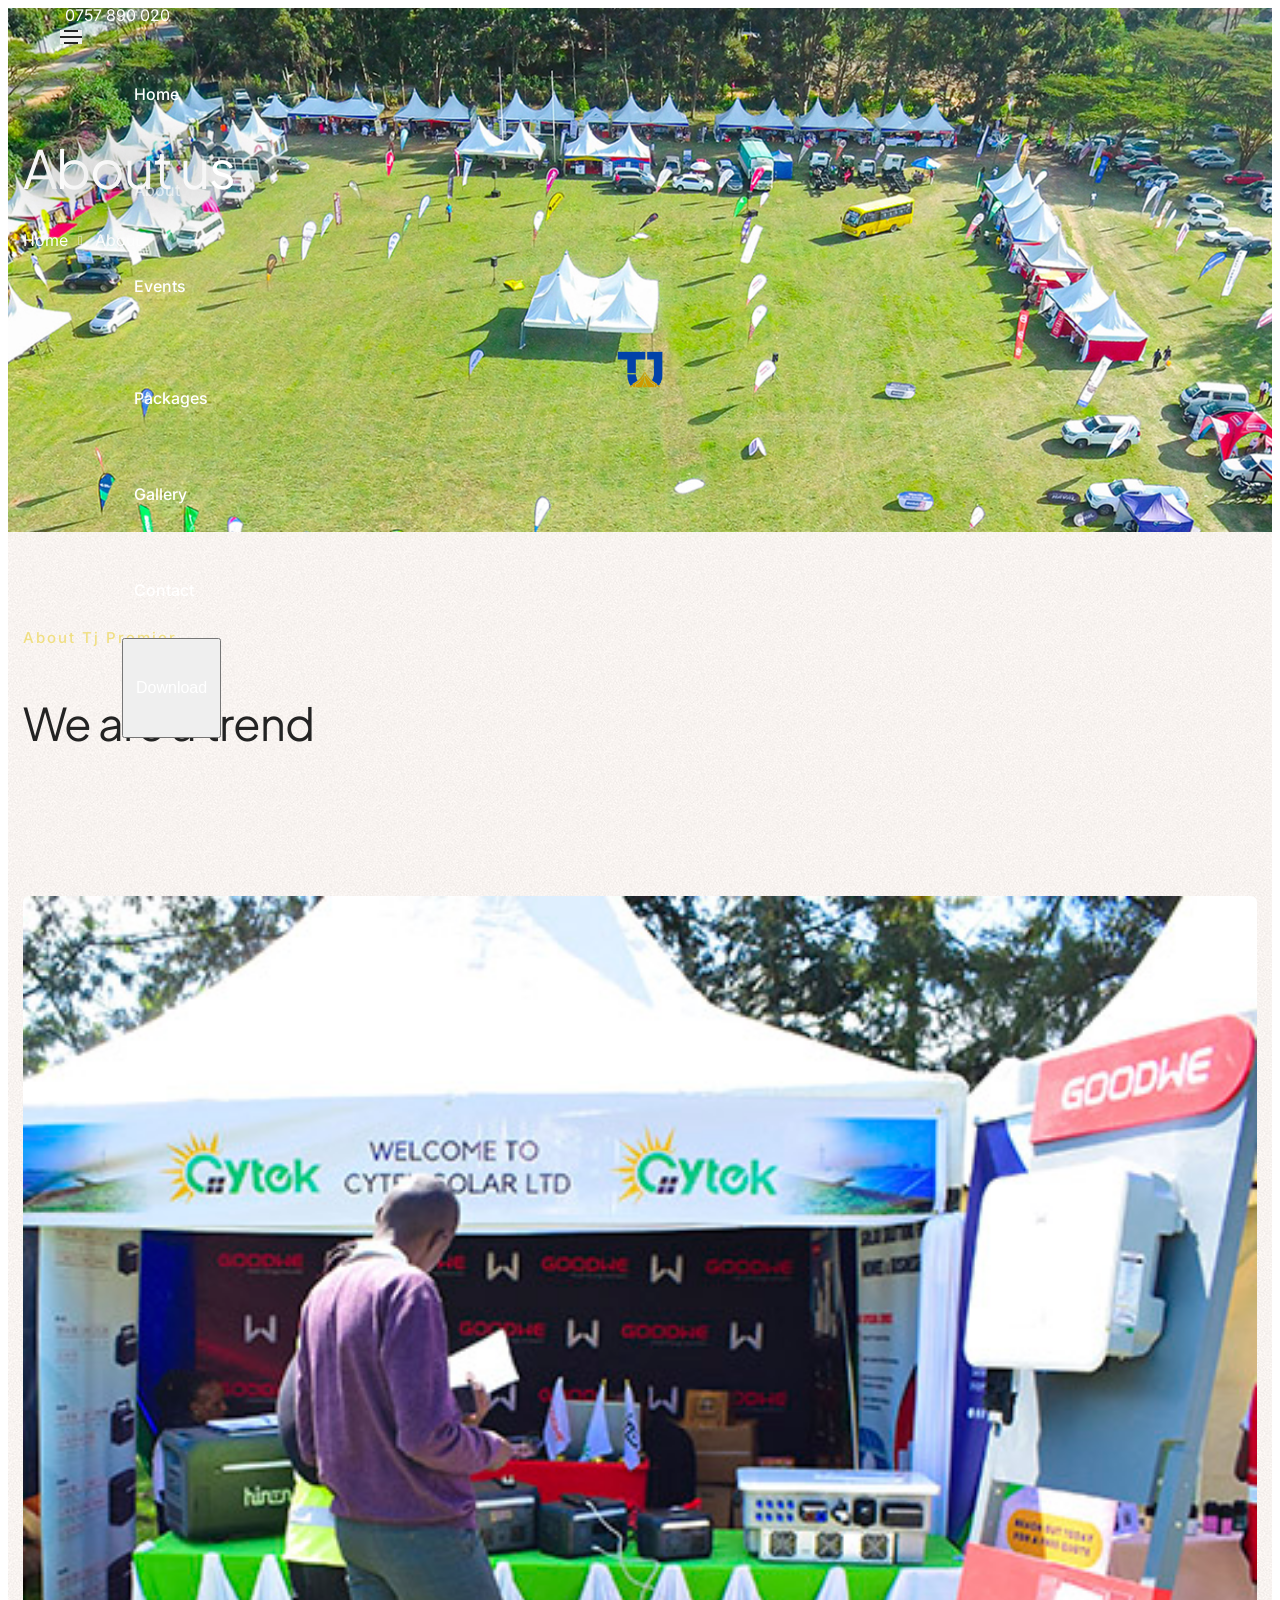
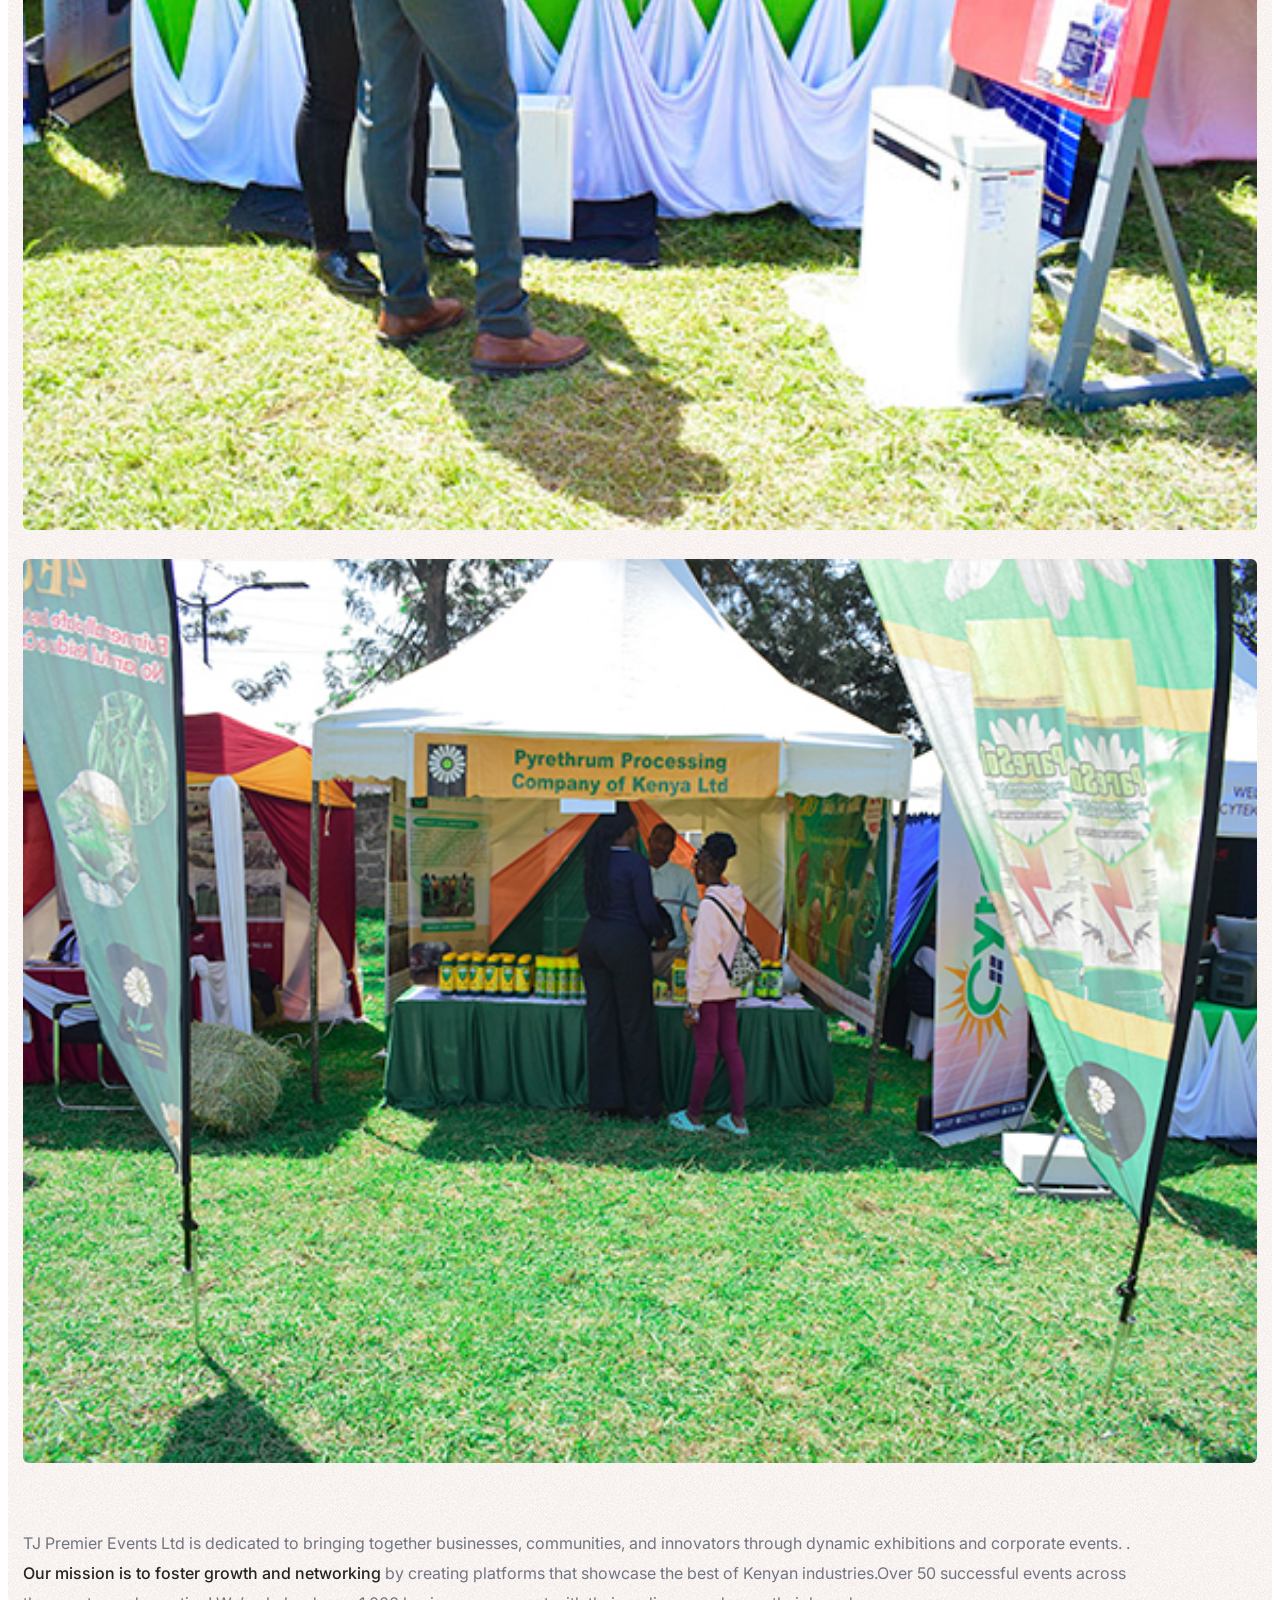
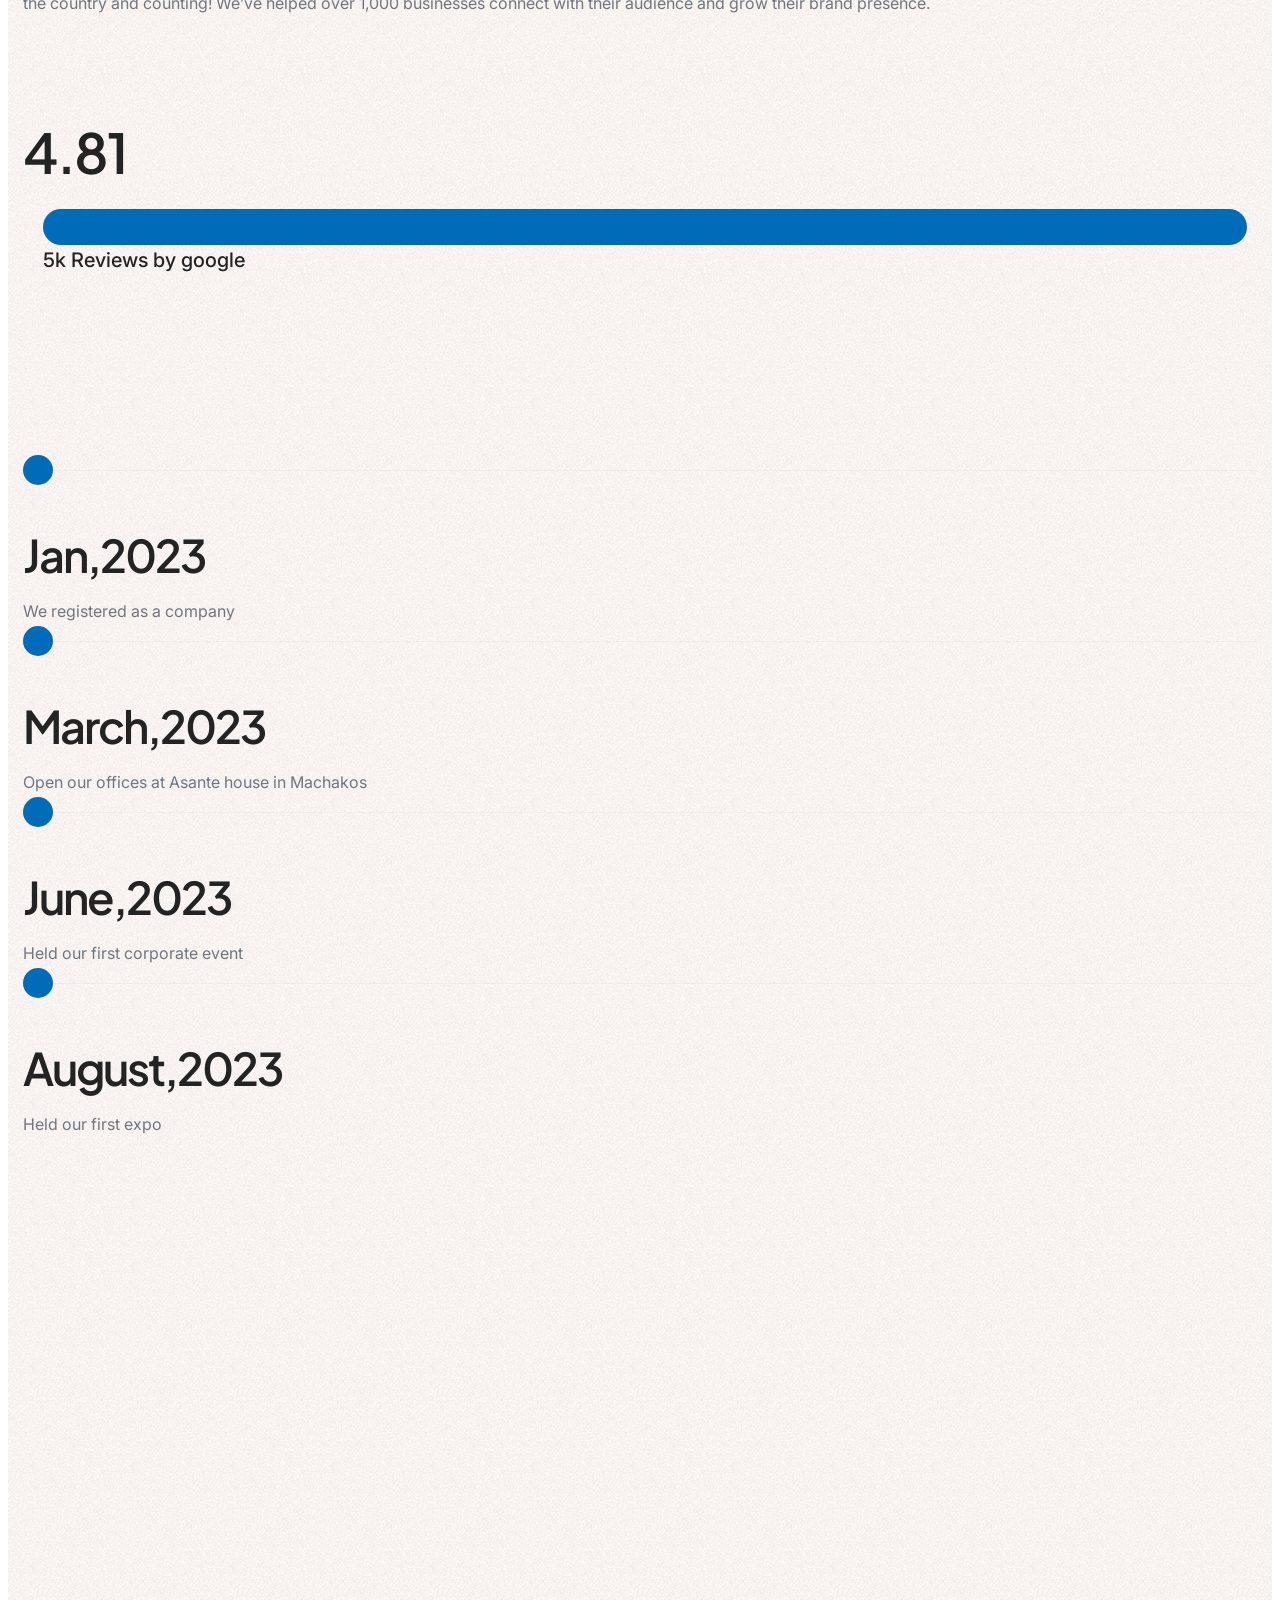
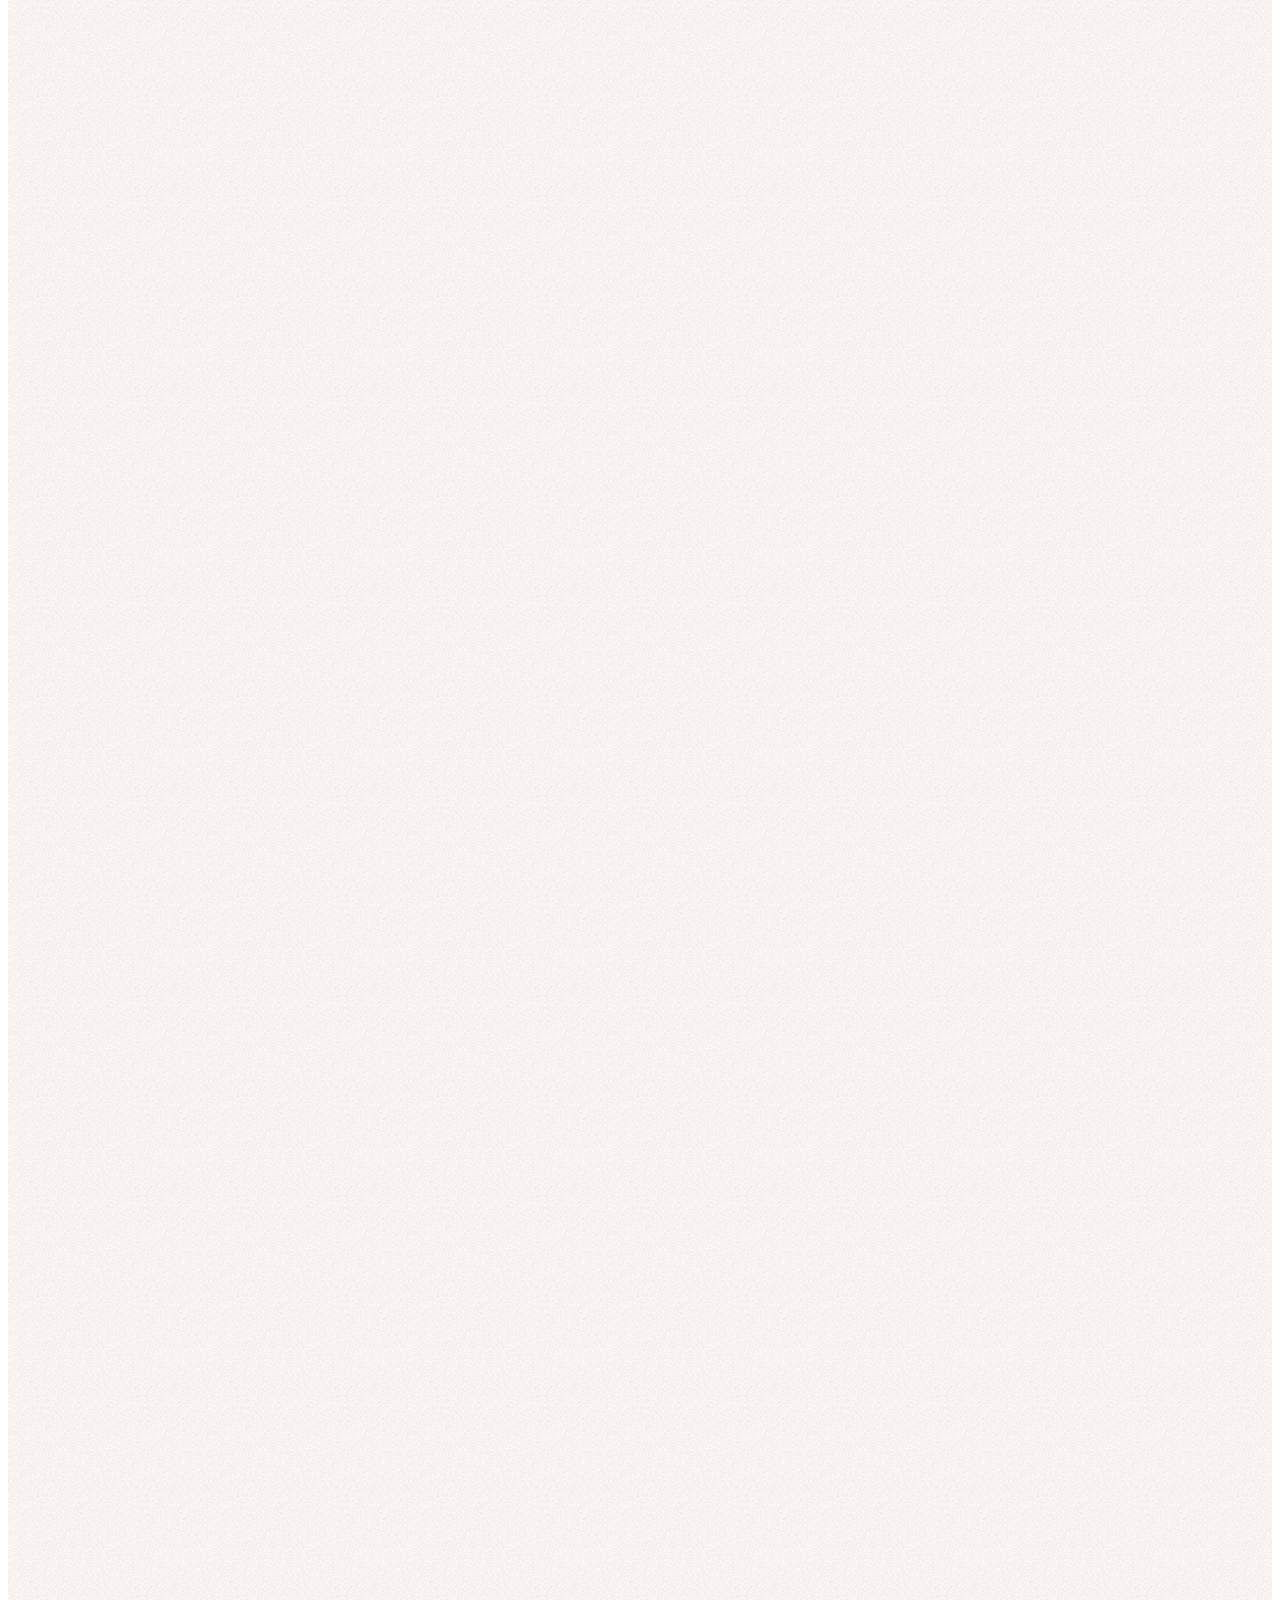
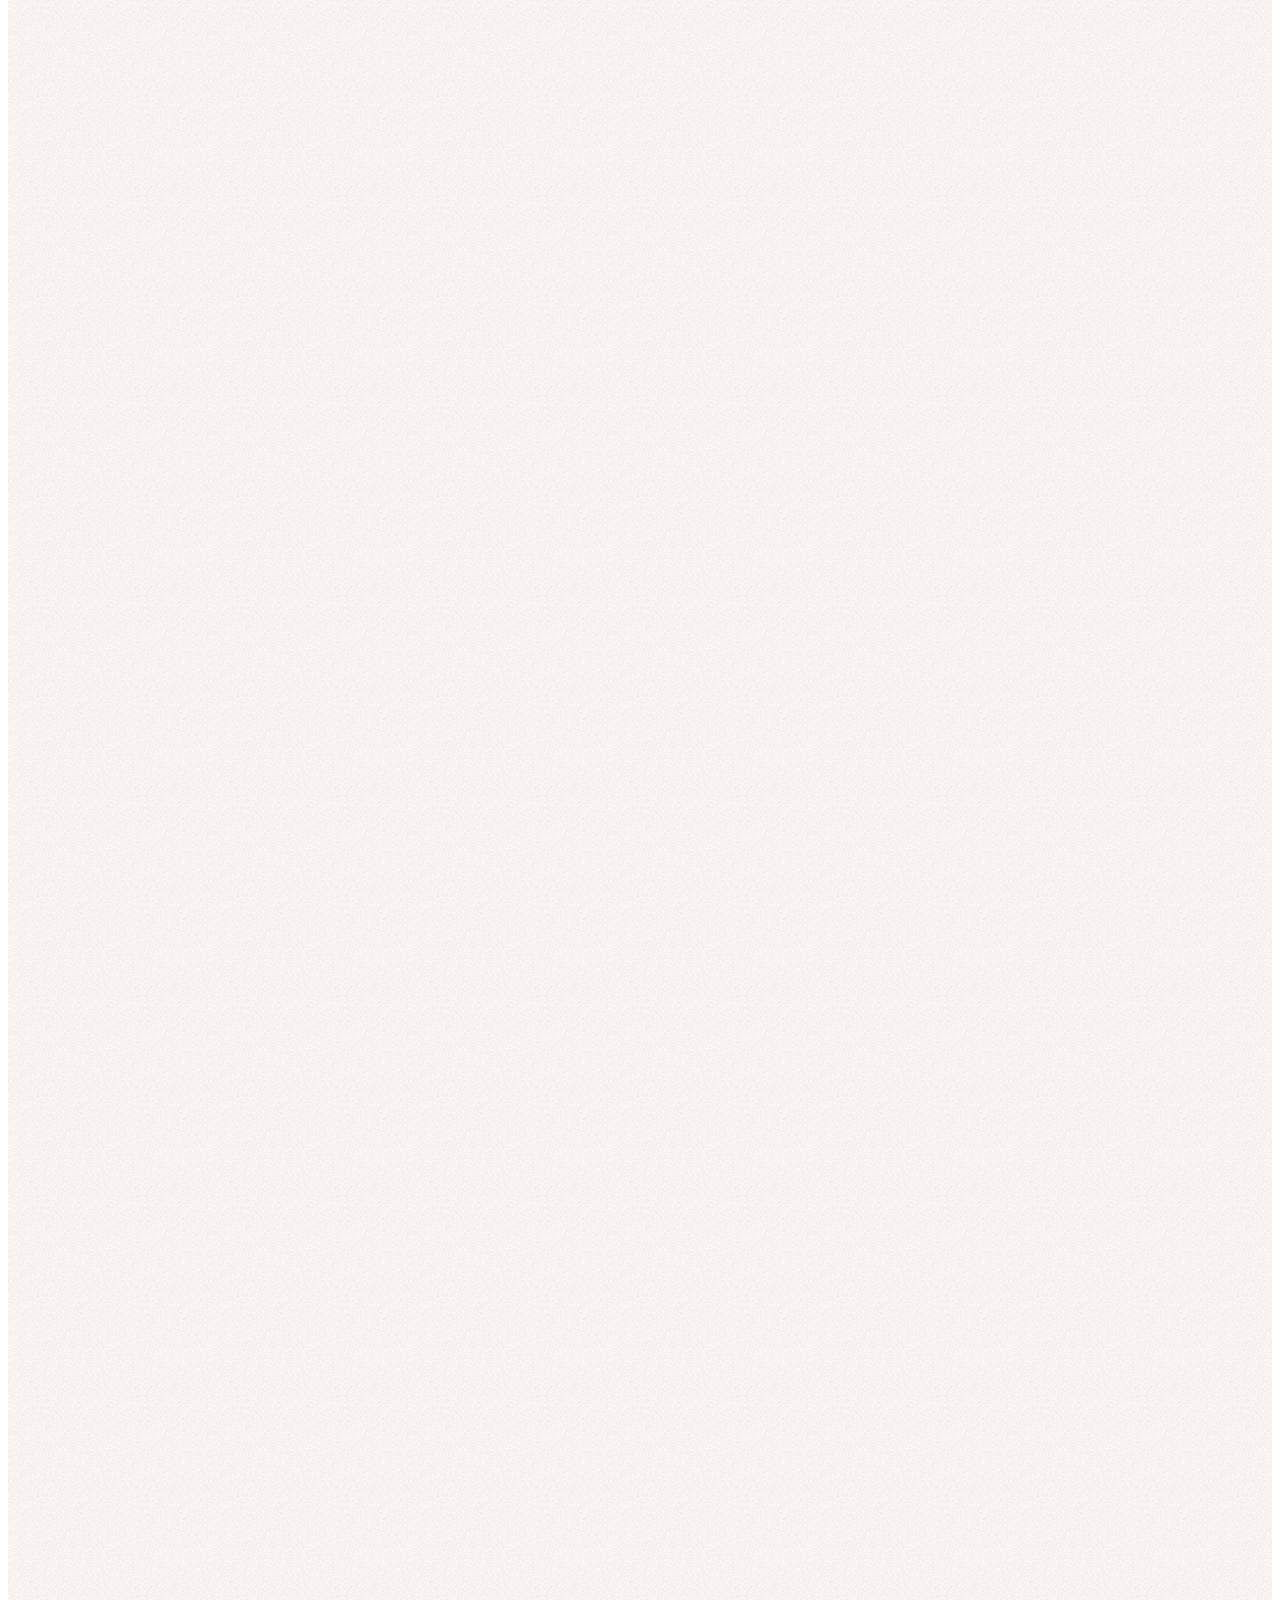
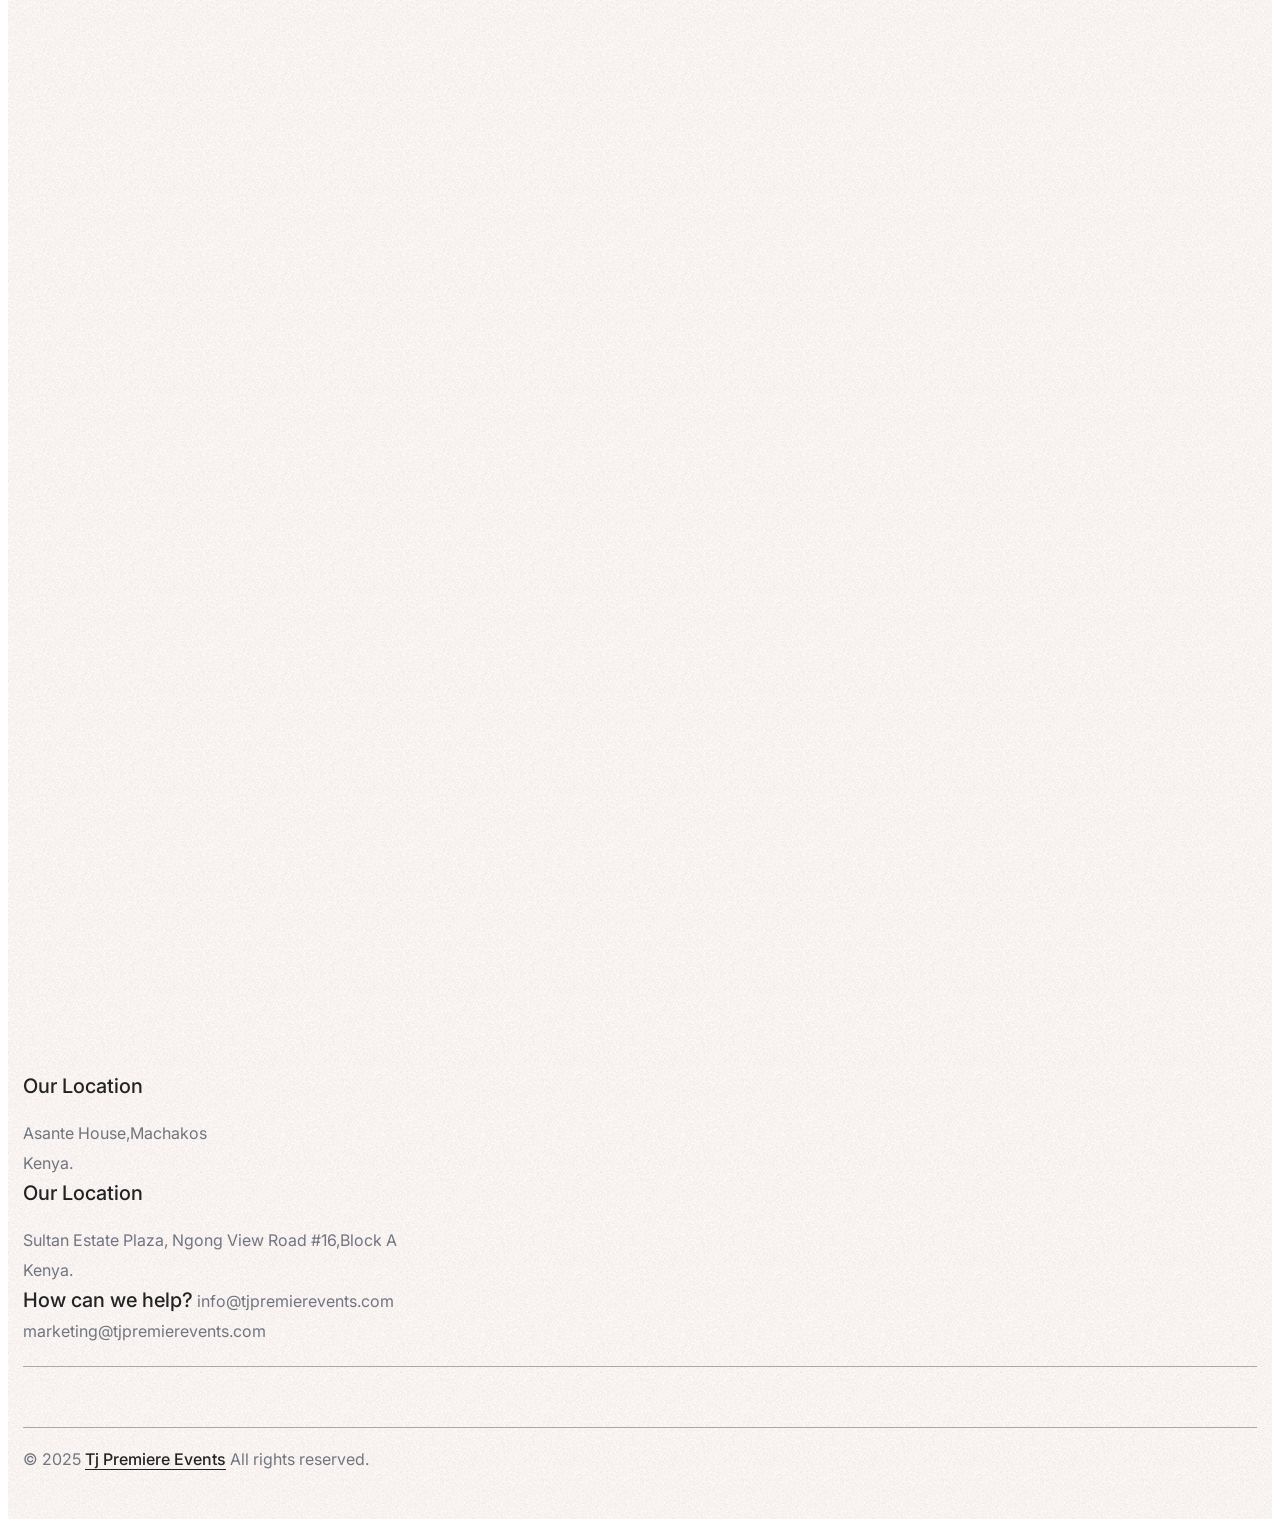
==== about.html @ 6576ba7d "Initial commit" ====
<!doctype html>
<html class="no-js" lang="en">

<head>
    <title>Tj Premier</title>
    <meta charset="utf-8">
    <meta http-equiv="X-UA-Compatible" content="IE=edge" />
    <meta name="author" content="ThemeZaa">
    <meta name="viewport" content="width=device-width,initial-scale=1.0" />
    <meta name="description" content="Event,kenya,nairobi">
    <!-- favicon icon -->
    <link rel="shortcut icon" href="images/favicon.png">
    <link rel="apple-touch-icon" href="images/apple-touch-icon-57x57.png">
    <link rel="apple-touch-icon" sizes="72x72" href="images/apple-touch-icon-72x72.png">
    <link rel="apple-touch-icon" sizes="114x114" href="images/apple-touch-icon-114x114.png">
    <!-- google fonts preconnect -->
    <link rel="preconnect" href="https://fonts.googleapis.com" crossorigin>
    <link rel="preconnect" href="https://fonts.gstatic.com" crossorigin>
    <!-- style sheets and font icons  -->
    <link rel="stylesheet" href="css/vendors.min.css" />
    <link rel="stylesheet" href="css/icon.min.css" />
    <link rel="stylesheet" href="css/style.css" />
    <link rel="stylesheet" href="css/responsive.css" />
    <link rel="stylesheet" href="demos/spa-salon/spa-salon.css" />
</head>

<body class="overflow-x-hidden" data-mobile-nav-style="classic">
    <!-- start header -->
    <header>
        <!-- start navigation -->
        <nav class="navbar navbar-expand-lg header-transparent bg-transparent center-logo disable-fixed">
            <div class="container-fluid">
                <div class="col-auto col-lg-2 menu-logo">
                    <div class="d-none d-lg-block">
                        <a href="tel:+25457890020" class="widget-text text-white-hover fs-16 lg-fs-15"><i
                                class="feather icon-feather-phone icon-small me-5px lg-me-2px"></i>0757 890 020</a>
                    </div>
                    <a class="navbar-brand" href="index.html">
                        <img src="images/demo-spa-salon-logo-white.png" data-at2x="images/demo-spa-salon-logo-white@2x.png" alt="" class="default-logo">
                        <img src="images/demo-spa-salon-logo-white.png" data-at2x="images/demo-spa-salon-logo-white@2x.png" alt="" class="alt-logo">
                        <img src="images/demo-spa-salon-logo-black.png" data-at2x="images/demo-spa-salon-logo-black@2x.png" alt="" class="mobile-logo">
                    </a>
                </div>
                <div class="col-auto col-lg-8 menu-order">
                    <button class="navbar-toggler float-end" type="button" data-bs-toggle="collapse" data-bs-target="#navbarNav" aria-controls="navbarNav" aria-label="Toggle navigation">
                        <span class="navbar-toggler-line"></span>
                        <span class="navbar-toggler-line"></span>
                        <span class="navbar-toggler-line"></span>
                        <span class="navbar-toggler-line"></span>
                    </button>
                    <div class="collapse navbar-collapse justify-content-between" id="navbarNav">
                        <ul class="navbar-nav navbar-left justify-content-end">
                            <li class="nav-item"><a href="index.html" class="nav-link">Home</a></li>
                            <li class="nav-item"><a href="about.html" class="nav-link">About</a></li>
                            <li class="nav-item"><a href="events.html" class="nav-link">Events</a></li>
                        </ul>
                        <ul class="navbar-nav navbar-right justify-content-start">
                            <li class="nav-item"><a href="packages.html" class="nav-link">Packages</a></li>
                            <li class="nav-item"><a href="gallery.html" class="nav-link">Gallery</a></li>
                            <li class="nav-item"><a href="contact.html" class="nav-link">Contact</a></li>
                            <li class="nav-item">
                                <button class="nav-link" onclick="window.open('./images/motto.pdf')">Download</button>
                            </li>


                        </ul>
                    </div>
                </div>
                <div class="col-auto col-lg-2 text-end">
                    <div class="header-icon">
                         <div class="header-social-icon icon">
                            <a href="https://www.facebook.com/share/1AnnLzGLEo/" target="_blank"><i
                                    class="fa-brands fa-facebook-f"></i></a>
                            <a href="https://www.instagram.com/tjpremierevents?igsh=MWcxcTEwcDRnMm9yOQ==" target="_blank"><i
                                    class="fa-brands fa-instagram"></i></a>
                            <a href="https://x.com/PremierTj?t=7mKjcRX1yVR8clk25ZK6rg&s=08" target="_blank"><i class="fa-brands fa-twitter"></i></a>
                        </div>
                    </div>
                </div>
            </div>
        </nav>
    </header>
    <!-- end header -->
    <!-- start page title -->
    <section class="page-title-parallax-background bg-dark-gray ipad-top-space-margin" data-parallax-background-ratio="0.5" style="background-image: url(images/about.jpg)">
        <div class="opacity-very-light bg-gradient-nero-grey-brown"></div>
        <div class="container">
            <div class="row align-items-center justify-content-center">
                <div class="col-12 text-center position-relative page-title-extra-large">
                    <div class="d-flex flex-column extra-small-screen">
                        <div class="mt-auto">
                            <h1 class="text-white alt-font mb-0 text-shadow-extra-large fw-400 ls-minus-1px" data-fancy-text='{ "opacity": [0, 1], "translateY": [50, 0], "filter": ["blur(20px)", "blur(0px)"], "string": ["About us"], "duration": 500, "delay": 0, "speed": 50, "easing": "easeOutQuad" }'>
                            </h1>
                        </div>
                        <!-- start breadcrumb -->
                        <div class="mt-auto justify-content-center breadcrumb breadcrumb-style-01 text-white">
                            <ul data-anime='{ "el": "childs", "translateY": [50, 0], "opacity": [0,1], "duration": 600, "delay": 0, "staggervalue": 150, "easing": "easeOutQuad" }'>
                                <li><a href="index.html" class="text-white">Home</a></li>
                                <li>About</li>
                            </ul>
                        </div>
                        <!-- end breadcrumb -->
                    </div>
                </div>
            </div>
        </div>
    </section>
    <!-- end page title -->
    <!-- start section -->
    <section class="background-repeat" style="background-image:url('images/demo-spa-salon-home-bg-01.jpg');">
        <div class="container">
            <div class="row">
                <div class="col-lg-5" data-anime='{ "el": "childs", "translateX": [-30, 0], "opacity": [0,1], "duration": 600, "delay": 0, "staggervalue": 300, "easing": "easeOutQuad" }'>
                    <span class="fs-15 mb-10px text-base-color fw-500 d-block text-uppercase ls-2px">About Tj
                        Premier</span>
                    <h3 class="alt-font ls-minus-1px text-dark-gray mb-12 md-mb-50px sm-mb-30px">We are a trend</h3>
                    <img src="images/480x480.jpg" class="border-radius-6px mb-20px w-100" alt="">
                </div>
                <div class="col-lg-6 offset-lg-1" data-anime='{ "el": "childs", "translateX": [30, 0], "opacity": [0,1], "duration": 600, "delay": 0, "staggervalue": 300, "easing": "easeOutQuad" }'>
                    <img class="mb-40px border-radius-6px w-100" src="images/580x425.jpg" alt="">
                    <p class="w-90 mb-35px lg-w-100">TJ Premier Events Ltd is dedicated to bringing together businesses, communities, and innovators through dynamic exhibitions and corporate events. . <span class="text-dark-gray fw-500">Our mission is to foster growth and networking</span>                        by creating platforms that showcase the best of Kenyan industries.Over 50 successful events across the country and counting! We’ve helped over 1,000 businesses connect with their audience and grow their brand presence.</p>
                    <div class="d-block d-md-flex align-items-center border-top border-color-light-gray pt-25px sm-pt-35px">
                        <div class="col-auto text-center sm-mb-15px">
                            <h2 class="text-dark-gray fw-600 ls-minus-2px mb-0 alt-font">4.81</h2>
                        </div>
                        <div class="col text-center text-md-start ps-20px sm-ps-0">
                            <div class="fs-20">
                                <div class="text-center bg-golden-yellow text-white fs-16 lh-36 border-radius-30px d-inline-block ps-20px pe-20px align-middle me-10px sm-me-0">
                                    <i class="bi bi-star-fill"></i><i class="bi bi-star-fill"></i><i class="bi bi-star-fill"></i><i class="bi bi-star-fill"></i><i class="bi bi-star-fill"></i>
                                </div>
                                <span class="text-dark-gray fw-500 d-block d-md-inline-block sm-mt-10px">5k Reviews by
                                    google</span>
                            </div>
                        </div>
                    </div>
                </div>
            </div>
        </div>
    </section>
    <!-- end page title -->
    <!-- start section -->
    <section class="py-0 border-top border-color-light-gray md-border-top-0 background-repeat" style="background-image:url('images/demo-spa-salon-home-bg-01.jpg');">
        <div class="container">
            <div class="row row-cols-1 row-cols-lg-4 row-cols-sm-2 g-0" data-anime='{ "el": "childs", "translateX": [-30, 0], "opacity": [0,1], "duration": 600, "delay": 0, "staggervalue": 300, "easing": "easeOutQuad" }'>
                <!-- start process step item -->
                <div class="col process-step-style-06 last-paragraph-no-margin hover-box md-mb-50px">
                    <div class="process-step-icon-box position-relative top-minus-16px">
                        <span class="progress-step-separator bg-light-gray w-100 separator-line-1px opacity-1"></span>
                        <div class="step-box d-flex align-items-center justify-content-center bg-base-color border-radius-100 w-30px h-30px position-relative">
                            <span class="w-8px h-8px bg-very-light-gray border-radius-100"></span>
                        </div>
                    </div>
                    <h3 class="d-block alt-font text-dark-gray ls-minus-2px fw-600 mb-5px">Jan,2023</h3>
                    <p class="w-80 lg-w-90 md-w-75 sm-w-100">We registered as a company</p>
                </div>
                <!-- end process step item -->
                <!-- start process step item -->
                <div class="col process-step-style-06 last-paragraph-no-margin hover-box md-mb-50px">
                    <div class="process-step-icon-box position-relative top-minus-16px">
                        <span class="progress-step-separator bg-light-gray w-100 separator-line-1px opacity-1"></span>
                        <div class="step-box d-flex align-items-center justify-content-center bg-base-color border-radius-100 w-30px h-30px position-relative">
                            <span class="w-8px h-8px bg-very-light-gray border-radius-100"></span>
                        </div>
                    </div>
                    <h3 class="d-block alt-font text-dark-gray ls-minus-2px fw-600 mb-5px">March,2023</h3>
                    <p class="w-80 lg-w-90 md-w-75 sm-w-100">Open our offices at Asante house in Machakos</p>
                </div>
                <!-- end process step item -->
                <!-- start process step item -->
                <div class="col process-step-style-06 last-paragraph-no-margin hover-box sm-mb-50px">
                    <div class="process-step-icon-box position-relative top-minus-16px">
                        <span class="progress-step-separator bg-light-gray w-100 separator-line-1px opacity-1"></span>
                        <div class="step-box d-flex align-items-center justify-content-center bg-base-color border-radius-100 w-30px h-30px position-relative">
                            <span class="w-8px h-8px bg-very-light-gray border-radius-100"></span>
                        </div>
                    </div>
                    <h3 class="d-block alt-font text-dark-gray ls-minus-2px fw-600 mb-5px">June,2023</h3>
                    <p class="w-80 lg-w-90 md-w-75 sm-w-100">Held our first corporate event</p>
                </div>
                <!-- end process step item -->
                <!-- start process step item -->
                <div class="col process-step-style-06 last-paragraph-no-margin hover-box">
                    <div class="process-step-icon-box position-relative top-minus-16px">
                        <span class="progress-step-separator bg-light-gray w-100 separator-line-1px opacity-1"></span>
                        <div class="step-box d-flex align-items-center justify-content-center bg-base-color border-radius-100 w-30px h-30px position-relative">
                            <span class="w-8px h-8px bg-very-light-gray border-radius-100"></span>
                        </div>
                    </div>
                    <h3 class="d-block alt-font text-dark-gray ls-minus-2px fw-600 mb-5px">August,2023</h3>
                    <p class="w-80 lg-w-90 md-w-75 sm-w-100">Held our first expo</p>
                </div>
                <!-- end process step item -->
            </div>
        </div>
    </section>
    <!-- end section -->
    <!-- start section -->
    <section class="background-repeat overflow-hidden" style="background-image:url('images/demo-spa-salon-home-bg-01.jpg');">
        <div class="container-fluid p-0">
            <div class="row align-items-center">
                <div class="col-12 position-relative">
                    <div class="swiper swiper-width-auto magic-cursor drag-cursor base-color" data-slider-options='{ "slidesPerView": "auto", "spaceBetween": 30, "loop": true, "pagination": { "el": ".slider-four-slide-pagination-1", "clickable": true }, "autoplay": { "delay": 3000, "disableOnInteraction": false }, "keyboard": { "enabled": true, "onlyInViewport": true }, "effect": "slide" }'>
                        <div class="swiper-wrapper">
                            <!-- start content carousal item -->
                            <div class="swiper-slide">
                                <img src="images/480.jpg" class="border-radius-6px sm-h-250px" alt="" />
                            </div>
                            <!-- end content carousal item -->
                            <!-- start content carousal item -->
                            <div class="swiper-slide">
                                <img src="images/730x5401.jpg" class="border-radius-6px sm-h-250px" alt="" />
                            </div>
                            <!-- end content carousal item -->
                            <!-- start content carousal item -->
                            <div class="swiper-slide">
                                <img src="images/480expo.jpg" class="border-radius-6px sm-h-250px" alt="" />
                            </div>
                            <!-- end content carousal item -->
                            <!-- start content carousal item -->
                            <div class="swiper-slide">
                                <img src="images/730x5402.jpg" class="border-radius-6px sm-h-250px" alt="" />
                            </div>
                            <!-- end content carousal item -->
                            <!-- start content carousal item -->
                            <div class="swiper-slide">
                                <img src="images/480expo2.jpg" class="border-radius-6px sm-h-250px" alt="" />
                            </div>
                            <!-- end content carousal item -->
                            <!-- start content carousal item -->
                            <div class="swiper-slide">
                                <img src="images/730x5403.jpg" class="border-radius-6px sm-h-250px" alt="" />
                            </div>
                            <!-- end content carousal item -->
                            <!-- start content carousal item -->
                            <div class="swiper-slide">
                                <img src="images/480expo3.jpg" class="border-radius-6px sm-h-250px" alt="" />
                            </div>
                            <!-- end content carousal item -->
                            <!-- start content carousal item -->
                            <div class="swiper-slide">
                                <img src="images/730x5404.jpg" class="border-radius-6px sm-h-250px" alt="" />
                            </div>
                            <!-- end content carousal item -->
                        </div>
                    </div>
                    <!-- start slider pagination -->
                    <!--<div class="swiper-pagination slider-four-slide-pagination-1 swiper-pagination-style-2 swiper-pagination-clickable swiper-pagination-bullets"></div> -->
                    <!-- end slider pagination -->
                </div>
            </div>
        </div>
    </section>
    <!-- end section -->
    <!-- start section -->

    <!-- end section -->
    <!-- start section -->
    <!-- <section class="background-repeat position-relative overlap-height pt-0"
        style="background-image:url('images/demo-spa-salon-home-bg-01.jpg');">
        <div class="position-absolute right-minus-100px bottom-100px d-none d-xl-inline-block"
            data-bottom-top="transform: translateY(-50px)" data-top-bottom="transform: translateY(50px)">
            <img src="images/280.jpg" alt="">
        </div>
        <div class="container overlap-gap-section">
            <div class="row justify-content-center mb-3">
                <div class="col-lg-6 text-center"
                    data-anime='{ "el": "childs", "translateY": [15, 0], "opacity": [0,1], "duration": 600, "delay": 0, "staggervalue": 300, "easing": "easeOutQuad" }'>
                    <span class="fs-15 mb-5px text-base-color fw-500 d-block text-uppercase ls-2px">Meet Our Team
                    </span>
                    <h3 class="alt-font ls-minus-1px text-dark-gray">Professional team</h3>
                </div>
            </div>
            <div class="row row-cols-1 row-cols-lg-4 row-cols-sm-2 mb-4 sm-mb-40px"
                data-anime='{ "el": "childs", "translateY": [30, 0], "translateX": [-30, 0], "opacity": [0,1], "duration": 600, "delay": 0, "staggervalue": 300, "easing": "easeOutQuad" }'>
                <!-- start team member item -->
    <!-- <div class="col text-center team-style-05 md-mb-20px">
                    <div class="position-relative mb-30px border-radius-4px last-paragraph-no-margin overflow-hidden">
                        <img src="https://via.placeholder.com/600x755" class="border-radius-4px" alt="" />
                        <div
                            class="w-100 h-100 d-flex flex-column justify-content-end align-items-center p-40px lg-p-20px team-content bg-gradient-dark-transparent">
                            <div class="social-icon fs-19">
                                <a href="https://www.facebook.com/" target="_blank" class="text-white"><i
                                        class="fa-brands fa-facebook-f"></i></a>
                                <a href="https://www.instagram.com/" target="_blank" class="text-white"><i
                                        class="fa-brands fa-instagram"></i></a>
                                <a href="https://www.twitter.com/" target="_blank" class="text-white"><i
                                        class="fa-brands fa-twitter"></i></a>
                                <a href="http://www.dribbble.com" target="_blank" class="text-white"><i
                                        class="fa-brands fa-dribbble"></i></a>
                            </div>
                        </div>
                    </div>
                    <div class="alt-font text-dark-gray lh-24 fs-20">willis</div>
                    <p>Therapist</p>
                </div> -->
    <!-- end team member item -->
    <!-- start team member item -->
    <!-- <div class="col text-center team-style-05 md-mb-20px">
                    <div class="position-relative mb-30px border-radius-4px last-paragraph-no-margin overflow-hidden">
                        <img src="https://via.placeholder.com/600x755" class="border-radius-4px" alt="" />
                        <div
                            class="w-100 h-100 d-flex flex-column justify-content-end align-items-center p-40px lg-p-20px team-content bg-gradient-dark-transparent">
                            <div class="social-icon fs-19">
                                <a href="https://www.facebook.com/" target="_blank" class="text-white"><i
                                        class="fa-brands fa-facebook-f"></i></a>
                                <a href="https://www.instagram.com/" target="_blank" class="text-white"><i
                                        class="fa-brands fa-instagram"></i></a>
                                <a href="https://www.twitter.com/" target="_blank" class="text-white"><i
                                        class="fa-brands fa-twitter"></i></a>
                                <a href="http://www.dribbble.com" target="_blank" class="text-white"><i
                                        class="fa-brands fa-dribbble"></i></a>
                            </div>
                        </div>
                    </div>
                    <div class="alt-font text-dark-gray lh-24 fs-20">willis</div>
                    <p>Manager</p>
                </div> -->
    <!-- end team member item -->
    <!-- start team member item -->
    <!-- <div class="col text-center team-style-05 sm-mb-20px">
                    <div class="position-relative mb-30px border-radius-4px last-paragraph-no-margin overflow-hidden">
                        <img src="https://via.placeholder.com/600x755" class="border-radius-4px" alt="" />
                        <div
                            class="w-100 h-100 d-flex flex-column justify-content-end align-items-center p-40px lg-p-20px team-content bg-gradient-dark-transparent">
                            <div class="social-icon fs-19">
                                <a href="https://www.facebook.com/" target="_blank" class="text-white"><i
                                        class="fa-brands fa-facebook-f"></i></a>
                                <a href="https://www.instagram.com/" target="_blank" class="text-white"><i
                                        class="fa-brands fa-instagram"></i></a>
                                <a href="https://www.twitter.com/" target="_blank" class="text-white"><i
                                        class="fa-brands fa-twitter"></i></a>
                                <a href="http://www.dribbble.com" target="_blank" class="text-white"><i
                                        class="fa-brands fa-dribbble"></i></a>
                            </div>
                        </div>
                    </div>
                    <div class="alt-font text-dark-gray lh-24 fs-20">willis</div>
                    <p>Masseuse</p>
                </div> -->
    <!-- end team member item -->
    <!-- start team member item -->
    <!-- <div class="col text-center team-style-05">
                    <div class="position-relative mb-30px border-radius-4px last-paragraph-no-margin overflow-hidden">
                        <img src="https://via.placeholder.com/600x755" class="border-radius-4px" alt="" />
                        <div
                            class="w-100 h-100 d-flex flex-column justify-content-end align-items-center p-40px lg-p-20px team-content bg-gradient-dark-transparent">
                            <div class="social-icon fs-19">
                                <a href="https://www.facebook.com/" target="_blank" class="text-white"><i
                                        class="fa-brands fa-facebook-f"></i></a>
                                <a href="https://www.instagram.com/" target="_blank" class="text-white"><i
                                        class="fa-brands fa-instagram"></i></a>
                                <a href="https://www.twitter.com/" target="_blank" class="text-white"><i
                                        class="fa-brands fa-twitter"></i></a>
                                <a href="http://www.dribbble.com" target="_blank" class="text-white"><i
                                        class="fa-brands fa-dribbble"></i></a>
                            </div>
                        </div>
                    </div>
                    <div class="alt-font text-dark-gray lh-24 fs-20">willis</div>
                    <p>Cosmetologist</p>
                </div> -->
    <!-- end team member item -->
    </div>
    <div class="row row-cols-2 row-cols-lg-6 row-cols-sm-3 text-center justify-content-center clients-style-05" data-anime='{ "el": "childs", "opacity": [0,1], "duration": 600, "delay": 0, "staggervalue": 200, "easing": "easeOutQuad" }'>
        <!-- start client item -->
        <!-- <div class="col md-mb-30px">
                    <div class="client-box">
                        <a href="#"><img src="https://via.placeholder.com/165x205" class="h-110px" alt=""></a>
                    </div>
                </div> -->
        <!-- end client item -->
        <!-- start client item -->
        <!-- <div class="col md-mb-30px">
                    <div class="client-box">
                        <a href="#"><img src="https://via.placeholder.com/165x205" class="h-110px" alt=""></a>
                    </div>
                </div> -->
        <!-- end client item -->
        <!-- start client item -->
        <!-- <div class="col md-mb-30px">
                    <div class="client-box">
                        <a href="#"><img src="https://via.placeholder.com/165x205" class="h-110px" alt=""></a>
                    </div>
                </div> -->
        <!-- end client item -->
        <!-- start client item -->
        <!-- <div class="col sm-mb-30px">
                    <div class="client-box">
                        <a href="#"><img src="https://via.placeholder.com/165x205" class="h-110px" alt=""></a>
                    </div>
                </div> -->
        <!-- end client item -->
        <!-- start client item -->
        <!-- <div class="col">
                    <div class="client-box">
                        <a href="#"><img src="https://via.placeholder.com/165x205" class="h-110px" alt=""></a>
                    </div>
                </div> -->
        <!-- end client item -->
        <!-- start client item -->
        <!-- <div class="col">
                    <div class="client-box">
                        <a href="#"><img src="https://via.placeholder.com/165x205" class="h-110px" alt=""></a>
                    </div>
                </div> -->
        <!-- end client item -->
    </div>
    </div>
    </section>
    <!-- end section -->
    <!-- start footer -->
    <footer class="half-footer pb-45px border-top border-color-light-gray background-repeat" style="background-image:url('images/demo-spa-salon-home-bg-01.jpg');">
        <div class="container">
            <div class="overlap-section position-absolute left-0px right-0px text-center d-none d-md-inline-block" data-anime='{ "el": "childs", "translateY": [0, 0], "scale": [0.7, 1], "rotateZ": [50, 0], "opacity": [0,1], "duration": 800, "delay": 200, "staggervalue": 300, "easing": "easeOutQuad" }'>
                <!-- <img src="https://via.placeholder.com/280x280" alt="" class="lg-w-20"> -->
            </div>
            <div class="row">
                <div class="col-lg-3 col-md-4 col-sm-6 last-paragraph-no-margin me-auto z-index-1 text-center text-sm-start xs-mb-20px">
                    <span class="fs-20 fw-500 text-dark-gray d-block mb-5px">Our Location</span>
                    <p class="w-100">Asante House,Machakos<br>Kenya.</p>
                </div>
                <div class="col-lg-3 col-md-4 col-sm-6 last-paragraph-no-margin me-auto z-index-1 text-center text-sm-start xs-mb-20px">
                    <span class="fs-20 fw-500 text-dark-gray d-block mb-5px">Our Location</span>
                    <p class="w-100">Sultan Estate Plaza, Ngong View Road #16,Block A<br>Kenya.</p>
                </div>
                <div class="col-lg-3 col-md-4 col-sm-6 last-paragraph-no-margin text-center text-sm-end z-index-1">
                    <span class="fs-20 fw-500 text-dark-gray d-block mb-5px">How can we help?</span>
                    <a href="mailto:info@tjpremierevents.com">info@tjpremierevents.com</a><br>
                    <a href="mailto:marketing@tjpremierevents.com">marketing@tjpremierevents.com</a>
                </div>
            </div>
            <div class="row align-items-center justify-content-center mt-20px mb-10px md-mb-20px">
                <div class="col d-none d-md-flex">
                    <div class="divider-style-03 divider-style-03-01 border-color-light-gray"></div>
                </div>
                <div class="col-xl-4 col-lg-5 col-md-7 text-center elements-social social-icon-style-04">
                     <ul class="large-icon dark mb-0">
                        <li><a class="facebook" href="https://www.facebook.com/share/1AnnLzGLEo/" target="_blank"><i
                                    class="fa-brands fa-facebook-f"></i><span></span></a></li>

                        <li><a class="twitter" href="https://x.com/PremierTj?t=7mKjcRX1yVR8clk25ZK6rg&s=08" target="_blank"><i
                                    class="fa-brands fa-twitter"></i><span></span></a></li>
                        <li><a class="instagram" href="https://www.instagram.com/tjpremierevents?igsh=MWcxcTEwcDRnMm9yOQ==" target="_blank"><i
                                    class="fa-brands fa-instagram"></i><span></span></a></li>
                        <!-- <li><a class="linkedin" href="http://www.linkedin.com" target="_blank"><i
                                    class="fa-brands fa-linkedin-in"></i><span></span></a></li> -->
                    </ul>
                </div>
                <div class="col d-none d-md-flex">
                    <div class="divider-style-03 divider-style-03-01 border-color-light-gray"></div>
                </div>
            </div>
            <div class="row align-items-center">
                <div class="col-md-6 last-paragraph-no-margin text-center text-md-start sm-mb-10px">
                    <p>&COPY; 2025 <a href="index.html" target="_blank" class="text-decoration-line-bottom text-dark-gray fw-500">Tj Premiere Events</a> All rights reserved.
                    </p>
                </div>

            </div>
        </div>
    </footer>
    <!-- end footer -->
    <!-- start scroll progress -->
    <div class="scroll-progress d-none d-xxl-block">
        <a href="#" class="scroll-top" aria-label="scroll">
            <span class="scroll-text">Scroll</span><span class="scroll-line"><span class="scroll-point"></span></span>
        </a>
    </div>
    <!-- end scroll progress -->
    <!-- javascript libraries -->
    <script type="text/javascript" src="js/jquery.js"></script>
    <script type="text/javascript" src="js/vendors.min.js"></script>
    <script type="text/javascript" src="js/main.js"></script>
</body>

</html>
---- css/icon.min.css ----
@charset "UTF-8";/*!
    Font Awesome
    Version: 6.5.1
    Plugin URL: https://fontawesome.com
    License: Copyright 2023 Fonticons, Inc. | https://fontawesome.com/license/free (Icons: CC BY 4.0, Fonts: SIL OFL 1.1, Code: MIT License)
!*/.fa-stack,.fa-ul>li{position:relative}.fa-beat,.fa-bounce{-webkit-animation-delay:var(--fa-animation-delay,0s);-webkit-animation-duration:var(--fa-animation-duration,1s)}.fa{font-family:var(--fa-style-family,"Font Awesome 6 Free");font-weight:var(--fa-style,900)}.fa-brands,.fa-regular,.fab,.far{font-weight:400}.fa,.fa-brands,.fa-classic,.fa-regular,.fa-sharp,.fa-solid,.fab,.far,.fas{-moz-osx-font-smoothing:grayscale;-webkit-font-smoothing:antialiased;display:var(--fa-display,inline-block);font-style:normal;font-variant:normal;line-height:1;text-rendering:auto}.fa-classic,.fa-regular,.fa-solid,.far,.fas{font-family:"Font Awesome 6 Free"}.fa-brands,.fab{font-family:"Font Awesome 6 Brands"}.fa-1x{font-size:1em}.fa-2x,.fa-2xl,.fa-stack-2x{font-size:2em}.fa-3x{font-size:3em}.fa-4x{font-size:4em}.fa-5x{font-size:5em}.fa-6x{font-size:6em}.fa-7x{font-size:7em}.fa-8x{font-size:8em}.fa-9x{font-size:9em}.fa-10x{font-size:10em}.fa-2xs{font-size:.625em;line-height:.1em;vertical-align:.225em}.fa-xs{font-size:.75em;line-height:.08333em;vertical-align:.125em}.fa-sm{font-size:.875em;line-height:.07143em;vertical-align:.05357em}.fa-lg{font-size:1.25em;line-height:.05em;vertical-align:-.075em}.fa-xl{font-size:1.5em;line-height:.04167em;vertical-align:-.125em}.fa-2xl{line-height:.03125em;vertical-align:-.1875em}.fa-fw{text-align:center;width:1.25em}.fa-ul{list-style-type:none;margin-left:var(--fa-li-margin,2.5em);padding-left:0}.fa-li{left:calc(var(--fa-li-width,2em) * -1);position:absolute;text-align:center;width:var(--fa-li-width,2em);line-height:inherit}.fa-border{border-color:var(--fa-border-color,#eee);border-radius:var(--fa-border-radius,.1em);border-style:var(--fa-border-style,solid);border-width:var(--fa-border-width,.08em);padding:var(--fa-border-padding,.2em .25em .15em)}.fa-pull-left{float:left;margin-right:var(--fa-pull-margin,.3em)}.fa-pull-right{float:right;margin-left:var(--fa-pull-margin,.3em)}.fa-beat{-webkit-animation-name:fa-beat;animation-name:fa-beat;animation-delay:var(--fa-animation-delay,0s);-webkit-animation-direction:var(--fa-animation-direction,normal);animation-direction:var(--fa-animation-direction,normal);animation-duration:var(--fa-animation-duration,1s);-webkit-animation-iteration-count:var(--fa-animation-iteration-count,infinite);animation-iteration-count:var(--fa-animation-iteration-count,infinite);-webkit-animation-timing-function:var(--fa-animation-timing,ease-in-out);animation-timing-function:var(--fa-animation-timing,ease-in-out)}.fa-bounce,.fa-fade{-webkit-animation-direction:var(--fa-animation-direction,normal);-webkit-animation-iteration-count:var(--fa-animation-iteration-count,infinite)}.fa-bounce{-webkit-animation-name:fa-bounce;animation-name:fa-bounce;animation-delay:var(--fa-animation-delay,0s);animation-direction:var(--fa-animation-direction,normal);animation-duration:var(--fa-animation-duration,1s);animation-iteration-count:var(--fa-animation-iteration-count,infinite);-webkit-animation-timing-function:var(--fa-animation-timing,cubic-bezier(.28,.84,.42,1));animation-timing-function:var(--fa-animation-timing,cubic-bezier(.28,.84,.42,1))}.fa-beat-fade,.fa-fade{-webkit-animation-delay:var(--fa-animation-delay,0s)}.fa-fade{-webkit-animation-name:fa-fade;animation-name:fa-fade;animation-delay:var(--fa-animation-delay,0s);animation-direction:var(--fa-animation-direction,normal);-webkit-animation-duration:var(--fa-animation-duration,1s);animation-duration:var(--fa-animation-duration,1s);animation-iteration-count:var(--fa-animation-iteration-count,infinite);-webkit-animation-timing-function:var(--fa-animation-timing,cubic-bezier(.4,0,.6,1));animation-timing-function:var(--fa-animation-timing,cubic-bezier(.4,0,.6,1))}.fa-beat-fade,.fa-flip{-webkit-animation-direction:var(--fa-animation-direction,normal);-webkit-animation-iteration-count:var(--fa-animation-iteration-count,infinite)}.fa-beat-fade{-webkit-animation-name:fa-beat-fade;animation-name:fa-beat-fade;animation-delay:var(--fa-animation-delay,0s);animation-direction:var(--fa-animation-direction,normal);-webkit-animation-duration:var(--fa-animation-duration,1s);animation-duration:var(--fa-animation-duration,1s);animation-iteration-count:var(--fa-animation-iteration-count,infinite);-webkit-animation-timing-function:var(--fa-animation-timing,cubic-bezier(.4,0,.6,1));animation-timing-function:var(--fa-animation-timing,cubic-bezier(.4,0,.6,1))}.fa-flip,.fa-shake{-webkit-animation-delay:var(--fa-animation-delay,0s)}.fa-flip{-webkit-animation-name:fa-flip;animation-name:fa-flip;animation-delay:var(--fa-animation-delay,0s);animation-direction:var(--fa-animation-direction,normal);-webkit-animation-duration:var(--fa-animation-duration,1s);animation-duration:var(--fa-animation-duration,1s);animation-iteration-count:var(--fa-animation-iteration-count,infinite);-webkit-animation-timing-function:var(--fa-animation-timing,ease-in-out);animation-timing-function:var(--fa-animation-timing,ease-in-out)}.fa-shake,.fa-spin{-webkit-animation-direction:var(--fa-animation-direction,normal);-webkit-animation-iteration-count:var(--fa-animation-iteration-count,infinite)}.fa-shake{-webkit-animation-name:fa-shake;animation-name:fa-shake;animation-delay:var(--fa-animation-delay,0s);animation-direction:var(--fa-animation-direction,normal);-webkit-animation-duration:var(--fa-animation-duration,1s);animation-duration:var(--fa-animation-duration,1s);animation-iteration-count:var(--fa-animation-iteration-count,infinite);-webkit-animation-timing-function:var(--fa-animation-timing,linear);animation-timing-function:var(--fa-animation-timing,linear)}.fa-spin{-webkit-animation-name:fa-spin;animation-name:fa-spin;-webkit-animation-delay:var(--fa-animation-delay,0s);animation-delay:var(--fa-animation-delay,0s);animation-direction:var(--fa-animation-direction,normal);-webkit-animation-duration:var(--fa-animation-duration,2s);animation-duration:var(--fa-animation-duration,2s);animation-iteration-count:var(--fa-animation-iteration-count,infinite);-webkit-animation-timing-function:var(--fa-animation-timing,linear);animation-timing-function:var(--fa-animation-timing,linear)}.fa-spin-reverse{--fa-animation-direction:reverse}.fa-pulse,.fa-spin-pulse{-webkit-animation-name:fa-spin;animation-name:fa-spin;-webkit-animation-direction:var(--fa-animation-direction,normal);animation-direction:var(--fa-animation-direction,normal);-webkit-animation-duration:var(--fa-animation-duration,1s);animation-duration:var(--fa-animation-duration,1s);-webkit-animation-iteration-count:var(--fa-animation-iteration-count,infinite);animation-iteration-count:var(--fa-animation-iteration-count,infinite);-webkit-animation-timing-function:var(--fa-animation-timing,steps(8));animation-timing-function:var(--fa-animation-timing,steps(8))}@media (prefers-reduced-motion:reduce){.fa-beat,.fa-beat-fade,.fa-bounce,.fa-fade,.fa-flip,.fa-pulse,.fa-shake,.fa-spin,.fa-spin-pulse{-webkit-animation-delay:-1ms;animation-delay:-1ms;-webkit-animation-duration:1ms;animation-duration:1ms;-webkit-animation-iteration-count:1;animation-iteration-count:1;-webkit-transition-delay:0s;transition-delay:0s;-webkit-transition-duration:0s;transition-duration:0s}}@-webkit-keyframes fa-beat{0%,90%{-webkit-transform:scale(1);transform:scale(1)}45%{-webkit-transform:scale(var(--fa-beat-scale,1.25));transform:scale(var(--fa-beat-scale,1.25))}}@keyframes fa-beat{0%,90%{-webkit-transform:scale(1);transform:scale(1)}45%{-webkit-transform:scale(var(--fa-beat-scale,1.25));transform:scale(var(--fa-beat-scale,1.25))}}@-webkit-keyframes fa-bounce{0%,100%,64%{-webkit-transform:scale(1,1) translateY(0);transform:scale(1,1) translateY(0)}10%{-webkit-transform:scale(var(--fa-bounce-start-scale-x,1.1),var(--fa-bounce-start-scale-y,.9)) translateY(0);transform:scale(var(--fa-bounce-start-scale-x,1.1),var(--fa-bounce-start-scale-y,.9)) translateY(0)}30%{-webkit-transform:scale(var(--fa-bounce-jump-scale-x,.9),var(--fa-bounce-jump-scale-y,1.1)) translateY(var(--fa-bounce-height,-.5em));transform:scale(var(--fa-bounce-jump-scale-x,.9),var(--fa-bounce-jump-scale-y,1.1)) translateY(var(--fa-bounce-height,-.5em))}50%{-webkit-transform:scale(var(--fa-bounce-land-scale-x,1.05),var(--fa-bounce-land-scale-y,.95)) translateY(0);transform:scale(var(--fa-bounce-land-scale-x,1.05),var(--fa-bounce-land-scale-y,.95)) translateY(0)}57%{-webkit-transform:scale(1,1) translateY(var(--fa-bounce-rebound,-.125em));transform:scale(1,1) translateY(var(--fa-bounce-rebound,-.125em))}}@keyframes fa-bounce{0%,100%,64%{-webkit-transform:scale(1,1) translateY(0);transform:scale(1,1) translateY(0)}10%{-webkit-transform:scale(var(--fa-bounce-start-scale-x,1.1),var(--fa-bounce-start-scale-y,.9)) translateY(0);transform:scale(var(--fa-bounce-start-scale-x,1.1),var(--fa-bounce-start-scale-y,.9)) translateY(0)}30%{-webkit-transform:scale(var(--fa-bounce-jump-scale-x,.9),var(--fa-bounce-jump-scale-y,1.1)) translateY(var(--fa-bounce-height,-.5em));transform:scale(var(--fa-bounce-jump-scale-x,.9),var(--fa-bounce-jump-scale-y,1.1)) translateY(var(--fa-bounce-height,-.5em))}50%{-webkit-transform:scale(var(--fa-bounce-land-scale-x,1.05),var(--fa-bounce-land-scale-y,.95)) translateY(0);transform:scale(var(--fa-bounce-land-scale-x,1.05),var(--fa-bounce-land-scale-y,.95)) translateY(0)}57%{-webkit-transform:scale(1,1) translateY(var(--fa-bounce-rebound,-.125em));transform:scale(1,1) translateY(var(--fa-bounce-rebound,-.125em))}}@-webkit-keyframes fa-fade{50%{opacity:var(--fa-fade-opacity,.4)}}@keyframes fa-fade{50%{opacity:var(--fa-fade-opacity,.4)}}@-webkit-keyframes fa-beat-fade{0%,100%{opacity:var(--fa-beat-fade-opacity,.4);-webkit-transform:scale(1);transform:scale(1)}50%{opacity:1;-webkit-transform:scale(var(--fa-beat-fade-scale,1.125));transform:scale(var(--fa-beat-fade-scale,1.125))}}@keyframes fa-beat-fade{0%,100%{opacity:var(--fa-beat-fade-opacity,.4);-webkit-transform:scale(1);transform:scale(1)}50%{opacity:1;-webkit-transform:scale(var(--fa-beat-fade-scale,1.125));transform:scale(var(--fa-beat-fade-scale,1.125))}}@-webkit-keyframes fa-flip{50%{-webkit-transform:rotate3d(var(--fa-flip-x,0),var(--fa-flip-y,1),var(--fa-flip-z,0),var(--fa-flip-angle,-180deg));transform:rotate3d(var(--fa-flip-x,0),var(--fa-flip-y,1),var(--fa-flip-z,0),var(--fa-flip-angle,-180deg))}}@keyframes fa-flip{50%{-webkit-transform:rotate3d(var(--fa-flip-x,0),var(--fa-flip-y,1),var(--fa-flip-z,0),var(--fa-flip-angle,-180deg));transform:rotate3d(var(--fa-flip-x,0),var(--fa-flip-y,1),var(--fa-flip-z,0),var(--fa-flip-angle,-180deg))}}@-webkit-keyframes fa-shake{0%{-webkit-transform:rotate(-15deg);transform:rotate(-15deg)}4%{-webkit-transform:rotate(15deg);transform:rotate(15deg)}24%,8%{-webkit-transform:rotate(-18deg);transform:rotate(-18deg)}12%,28%{-webkit-transform:rotate(18deg);transform:rotate(18deg)}16%{-webkit-transform:rotate(-22deg);transform:rotate(-22deg)}20%{-webkit-transform:rotate(22deg);transform:rotate(22deg)}32%{-webkit-transform:rotate(-12deg);transform:rotate(-12deg)}36%{-webkit-transform:rotate(12deg);transform:rotate(12deg)}100%,40%{-webkit-transform:rotate(0);transform:rotate(0)}}@keyframes fa-shake{0%{-webkit-transform:rotate(-15deg);transform:rotate(-15deg)}4%{-webkit-transform:rotate(15deg);transform:rotate(15deg)}24%,8%{-webkit-transform:rotate(-18deg);transform:rotate(-18deg)}12%,28%{-webkit-transform:rotate(18deg);transform:rotate(18deg)}16%{-webkit-transform:rotate(-22deg);transform:rotate(-22deg)}20%{-webkit-transform:rotate(22deg);transform:rotate(22deg)}32%{-webkit-transform:rotate(-12deg);transform:rotate(-12deg)}36%{-webkit-transform:rotate(12deg);transform:rotate(12deg)}100%,40%{-webkit-transform:rotate(0);transform:rotate(0)}}@-webkit-keyframes fa-spin{0%{-webkit-transform:rotate(0);transform:rotate(0)}100%{-webkit-transform:rotate(360deg);transform:rotate(360deg)}}@keyframes fa-spin{0%{-webkit-transform:rotate(0);transform:rotate(0)}100%{-webkit-transform:rotate(360deg);transform:rotate(360deg)}}.fa-rotate-90{-webkit-transform:rotate(90deg);transform:rotate(90deg)}.fa-rotate-180{-webkit-transform:rotate(180deg);transform:rotate(180deg)}.fa-rotate-270{-webkit-transform:rotate(270deg);transform:rotate(270deg)}.fa-flip-horizontal{-webkit-transform:scale(-1,1);transform:scale(-1,1)}.fa-flip-vertical{-webkit-transform:scale(1,-1);transform:scale(1,-1)}.fa-flip-both,.fa-flip-horizontal.fa-flip-vertical{-webkit-transform:scale(-1,-1);transform:scale(-1,-1)}.fa-rotate-by{-webkit-transform:rotate(var(--fa-rotate-angle,none));transform:rotate(var(--fa-rotate-angle,none))}.fa-stack{display:inline-block;height:2em;line-height:2em;vertical-align:middle;width:2.5em}.fa-stack-1x,.fa-stack-2x{left:0;position:absolute;text-align:center;width:100%;z-index:var(--fa-stack-z-index,auto)}.fa-stack-1x{line-height:inherit}.fa-inverse{color:var(--fa-inverse,#fff)}.fa-0::before{content:"0"}.fa-1::before{content:"1"}.fa-2::before{content:"2"}.fa-3::before{content:"3"}.fa-4::before{content:"4"}.fa-5::before{content:"5"}.fa-6::before{content:"6"}.fa-7::before{content:"7"}.fa-8::before{content:"8"}.fa-9::before{content:"9"}.fa-fill-drip::before{content:"\f576"}.fa-arrows-to-circle::before{content:"\e4bd"}.fa-chevron-circle-right::before,.fa-circle-chevron-right::before{content:"\f138"}.fa-at::before{content:"@"}.fa-trash-alt::before,.fa-trash-can::before{content:"\f2ed"}.fa-text-height::before{content:"\f034"}.fa-user-times::before,.fa-user-xmark::before{content:"\f235"}.fa-stethoscope::before{content:"\f0f1"}.fa-comment-alt::before,.fa-message::before{content:"\f27a"}.fa-info::before{content:"\f129"}.fa-compress-alt::before,.fa-down-left-and-up-right-to-center::before{content:"\f422"}.fa-explosion::before{content:"\e4e9"}.fa-file-alt::before,.fa-file-lines::before,.fa-file-text::before{content:"\f15c"}.fa-wave-square::before{content:"\f83e"}.fa-ring::before{content:"\f70b"}.fa-building-un::before{content:"\e4d9"}.fa-dice-three::before{content:"\f527"}.fa-calendar-alt::before,.fa-calendar-days::before{content:"\f073"}.fa-anchor-circle-check::before{content:"\e4aa"}.fa-building-circle-arrow-right::before{content:"\e4d1"}.fa-volleyball-ball::before,.fa-volleyball::before{content:"\f45f"}.fa-arrows-up-to-line::before{content:"\e4c2"}.fa-sort-desc::before,.fa-sort-down::before{content:"\f0dd"}.fa-circle-minus::before,.fa-minus-circle::before{content:"\f056"}.fa-door-open::before{content:"\f52b"}.fa-right-from-bracket::before,.fa-sign-out-alt::before{content:"\f2f5"}.fa-atom::before{content:"\f5d2"}.fa-soap::before{content:"\e06e"}.fa-heart-music-camera-bolt::before,.fa-icons::before{content:"\f86d"}.fa-microphone-alt-slash::before,.fa-microphone-lines-slash::before{content:"\f539"}.fa-bridge-circle-check::before{content:"\e4c9"}.fa-pump-medical::before{content:"\e06a"}.fa-fingerprint::before{content:"\f577"}.fa-hand-point-right::before{content:"\f0a4"}.fa-magnifying-glass-location::before,.fa-search-location::before{content:"\f689"}.fa-forward-step::before,.fa-step-forward::before{content:"\f051"}.fa-face-smile-beam::before,.fa-smile-beam::before{content:"\f5b8"}.fa-flag-checkered::before{content:"\f11e"}.fa-football-ball::before,.fa-football::before{content:"\f44e"}.fa-school-circle-exclamation::before{content:"\e56c"}.fa-crop::before{content:"\f125"}.fa-angle-double-down::before,.fa-angles-down::before{content:"\f103"}.fa-users-rectangle::before{content:"\e594"}.fa-people-roof::before{content:"\e537"}.fa-people-line::before{content:"\e534"}.fa-beer-mug-empty::before,.fa-beer::before{content:"\f0fc"}.fa-diagram-predecessor::before{content:"\e477"}.fa-arrow-up-long::before,.fa-long-arrow-up::before{content:"\f176"}.fa-burn::before,.fa-fire-flame-simple::before{content:"\f46a"}.fa-male::before,.fa-person::before{content:"\f183"}.fa-laptop::before{content:"\f109"}.fa-file-csv::before{content:"\f6dd"}.fa-menorah::before{content:"\f676"}.fa-truck-plane::before{content:"\e58f"}.fa-record-vinyl::before{content:"\f8d9"}.fa-face-grin-stars::before,.fa-grin-stars::before{content:"\f587"}.fa-bong::before{content:"\f55c"}.fa-pastafarianism::before,.fa-spaghetti-monster-flying::before{content:"\f67b"}.fa-arrow-down-up-across-line::before{content:"\e4af"}.fa-spoon::before,.fa-utensil-spoon::before{content:"\f2e5"}.fa-jar-wheat::before{content:"\e517"}.fa-envelopes-bulk::before,.fa-mail-bulk::before{content:"\f674"}.fa-file-circle-exclamation::before{content:"\e4eb"}.fa-circle-h::before,.fa-hospital-symbol::before{content:"\f47e"}.fa-pager::before{content:"\f815"}.fa-address-book::before,.fa-contact-book::before{content:"\f2b9"}.fa-strikethrough::before{content:"\f0cc"}.fa-k::before{content:"K"}.fa-landmark-flag::before{content:"\e51c"}.fa-pencil-alt::before,.fa-pencil::before{content:"\f303"}.fa-backward::before{content:"\f04a"}.fa-caret-right::before{content:"\f0da"}.fa-comments::before{content:"\f086"}.fa-file-clipboard::before,.fa-paste::before{content:"\f0ea"}.fa-code-pull-request::before{content:"\e13c"}.fa-clipboard-list::before{content:"\f46d"}.fa-truck-loading::before,.fa-truck-ramp-box::before{content:"\f4de"}.fa-user-check::before{content:"\f4fc"}.fa-vial-virus::before{content:"\e597"}.fa-sheet-plastic::before{content:"\e571"}.fa-blog::before{content:"\f781"}.fa-user-ninja::before{content:"\f504"}.fa-person-arrow-up-from-line::before{content:"\e539"}.fa-scroll-torah::before,.fa-torah::before{content:"\f6a0"}.fa-broom-ball::before,.fa-quidditch-broom-ball::before,.fa-quidditch::before{content:"\f458"}.fa-toggle-off::before{content:"\f204"}.fa-archive::before,.fa-box-archive::before{content:"\f187"}.fa-person-drowning::before{content:"\e545"}.fa-arrow-down-9-1::before,.fa-sort-numeric-desc::before,.fa-sort-numeric-down-alt::before{content:"\f886"}.fa-face-grin-tongue-squint::before,.fa-grin-tongue-squint::before{content:"\f58a"}.fa-spray-can::before{content:"\f5bd"}.fa-truck-monster::before{content:"\f63b"}.fa-w::before{content:"W"}.fa-earth-africa::before,.fa-globe-africa::before{content:"\f57c"}.fa-rainbow::before{content:"\f75b"}.fa-circle-notch::before{content:"\f1ce"}.fa-tablet-alt::before,.fa-tablet-screen-button::before{content:"\f3fa"}.fa-paw::before{content:"\f1b0"}.fa-cloud::before{content:"\f0c2"}.fa-trowel-bricks::before{content:"\e58a"}.fa-face-flushed::before,.fa-flushed::before{content:"\f579"}.fa-hospital-user::before{content:"\f80d"}.fa-tent-arrow-left-right::before{content:"\e57f"}.fa-gavel::before,.fa-legal::before{content:"\f0e3"}.fa-binoculars::before{content:"\f1e5"}.fa-microphone-slash::before{content:"\f131"}.fa-box-tissue::before{content:"\e05b"}.fa-motorcycle::before{content:"\f21c"}.fa-bell-concierge::before,.fa-concierge-bell::before{content:"\f562"}.fa-pen-ruler::before,.fa-pencil-ruler::before{content:"\f5ae"}.fa-people-arrows-left-right::before,.fa-people-arrows::before{content:"\e068"}.fa-mars-and-venus-burst::before{content:"\e523"}.fa-caret-square-right::before,.fa-square-caret-right::before{content:"\f152"}.fa-cut::before,.fa-scissors::before{content:"\f0c4"}.fa-sun-plant-wilt::before{content:"\e57a"}.fa-toilets-portable::before{content:"\e584"}.fa-hockey-puck::before{content:"\f453"}.fa-table::before{content:"\f0ce"}.fa-magnifying-glass-arrow-right::before{content:"\e521"}.fa-digital-tachograph::before,.fa-tachograph-digital::before{content:"\f566"}.fa-users-slash::before{content:"\e073"}.fa-clover::before{content:"\e139"}.fa-mail-reply::before,.fa-reply::before{content:"\f3e5"}.fa-star-and-crescent::before{content:"\f699"}.fa-house-fire::before{content:"\e50c"}.fa-minus-square::before,.fa-square-minus::before{content:"\f146"}.fa-helicopter::before{content:"\f533"}.fa-compass::before{content:"\f14e"}.fa-caret-square-down::before,.fa-square-caret-down::before{content:"\f150"}.fa-file-circle-question::before{content:"\e4ef"}.fa-laptop-code::before{content:"\f5fc"}.fa-swatchbook::before{content:"\f5c3"}.fa-prescription-bottle::before{content:"\f485"}.fa-bars::before,.fa-navicon::before{content:"\f0c9"}.fa-people-group::before{content:"\e533"}.fa-hourglass-3::before,.fa-hourglass-end::before{content:"\f253"}.fa-heart-broken::before,.fa-heart-crack::before{content:"\f7a9"}.fa-external-link-square-alt::before,.fa-square-up-right::before{content:"\f360"}.fa-face-kiss-beam::before,.fa-kiss-beam::before{content:"\f597"}.fa-film::before{content:"\f008"}.fa-ruler-horizontal::before{content:"\f547"}.fa-people-robbery::before{content:"\e536"}.fa-lightbulb::before{content:"\f0eb"}.fa-caret-left::before{content:"\f0d9"}.fa-circle-exclamation::before,.fa-exclamation-circle::before{content:"\f06a"}.fa-school-circle-xmark::before{content:"\e56d"}.fa-arrow-right-from-bracket::before,.fa-sign-out::before{content:"\f08b"}.fa-chevron-circle-down::before,.fa-circle-chevron-down::before{content:"\f13a"}.fa-unlock-alt::before,.fa-unlock-keyhole::before{content:"\f13e"}.fa-cloud-showers-heavy::before{content:"\f740"}.fa-headphones-alt::before,.fa-headphones-simple::before{content:"\f58f"}.fa-sitemap::before{content:"\f0e8"}.fa-circle-dollar-to-slot::before,.fa-donate::before{content:"\f4b9"}.fa-memory::before{content:"\f538"}.fa-road-spikes::before{content:"\e568"}.fa-fire-burner::before{content:"\e4f1"}.fa-flag::before{content:"\f024"}.fa-hanukiah::before{content:"\f6e6"}.fa-feather::before{content:"\f52d"}.fa-volume-down::before,.fa-volume-low::before{content:"\f027"}.fa-comment-slash::before{content:"\f4b3"}.fa-cloud-sun-rain::before{content:"\f743"}.fa-compress::before{content:"\f066"}.fa-wheat-alt::before,.fa-wheat-awn::before{content:"\e2cd"}.fa-ankh::before{content:"\f644"}.fa-hands-holding-child::before{content:"\e4fa"}.fa-asterisk::before{content:"*"}.fa-check-square::before,.fa-square-check::before{content:"\f14a"}.fa-peseta-sign::before{content:"\e221"}.fa-header::before,.fa-heading::before{content:"\f1dc"}.fa-ghost::before{content:"\f6e2"}.fa-list-squares::before,.fa-list::before{content:"\f03a"}.fa-phone-square-alt::before,.fa-square-phone-flip::before{content:"\f87b"}.fa-cart-plus::before{content:"\f217"}.fa-gamepad::before{content:"\f11b"}.fa-circle-dot::before,.fa-dot-circle::before{content:"\f192"}.fa-dizzy::before,.fa-face-dizzy::before{content:"\f567"}.fa-egg::before{content:"\f7fb"}.fa-house-medical-circle-xmark::before{content:"\e513"}.fa-campground::before{content:"\f6bb"}.fa-folder-plus::before{content:"\f65e"}.fa-futbol-ball::before,.fa-futbol::before,.fa-soccer-ball::before{content:"\f1e3"}.fa-paint-brush::before,.fa-paintbrush::before{content:"\f1fc"}.fa-lock::before{content:"\f023"}.fa-gas-pump::before{content:"\f52f"}.fa-hot-tub-person::before,.fa-hot-tub::before{content:"\f593"}.fa-map-location::before,.fa-map-marked::before{content:"\f59f"}.fa-house-flood-water::before{content:"\e50e"}.fa-tree::before{content:"\f1bb"}.fa-bridge-lock::before{content:"\e4cc"}.fa-sack-dollar::before{content:"\f81d"}.fa-edit::before,.fa-pen-to-square::before{content:"\f044"}.fa-car-side::before{content:"\f5e4"}.fa-share-alt::before,.fa-share-nodes::before{content:"\f1e0"}.fa-heart-circle-minus::before{content:"\e4ff"}.fa-hourglass-2::before,.fa-hourglass-half::before{content:"\f252"}.fa-microscope::before{content:"\f610"}.fa-sink::before{content:"\e06d"}.fa-bag-shopping::before,.fa-shopping-bag::before{content:"\f290"}.fa-arrow-down-z-a::before,.fa-sort-alpha-desc::before,.fa-sort-alpha-down-alt::before{content:"\f881"}.fa-mitten::before{content:"\f7b5"}.fa-person-rays::before{content:"\e54d"}.fa-users::before{content:"\f0c0"}.fa-eye-slash::before{content:"\f070"}.fa-flask-vial::before{content:"\e4f3"}.fa-hand-paper::before,.fa-hand::before{content:"\f256"}.fa-om::before{content:"\f679"}.fa-worm::before{content:"\e599"}.fa-house-circle-xmark::before{content:"\e50b"}.fa-plug::before{content:"\f1e6"}.fa-chevron-up::before{content:"\f077"}.fa-hand-spock::before{content:"\f259"}.fa-stopwatch::before{content:"\f2f2"}.fa-face-kiss::before,.fa-kiss::before{content:"\f596"}.fa-bridge-circle-xmark::before{content:"\e4cb"}.fa-face-grin-tongue::before,.fa-grin-tongue::before{content:"\f589"}.fa-chess-bishop::before{content:"\f43a"}.fa-face-grin-wink::before,.fa-grin-wink::before{content:"\f58c"}.fa-deaf::before,.fa-deafness::before,.fa-ear-deaf::before,.fa-hard-of-hearing::before{content:"\f2a4"}.fa-road-circle-check::before{content:"\e564"}.fa-dice-five::before{content:"\f523"}.fa-rss-square::before,.fa-square-rss::before{content:"\f143"}.fa-land-mine-on::before{content:"\e51b"}.fa-i-cursor::before{content:"\f246"}.fa-stamp::before{content:"\f5bf"}.fa-stairs::before{content:"\e289"}.fa-i::before{content:"I"}.fa-hryvnia-sign::before,.fa-hryvnia::before{content:"\f6f2"}.fa-pills::before{content:"\f484"}.fa-face-grin-wide::before,.fa-grin-alt::before{content:"\f581"}.fa-tooth::before{content:"\f5c9"}.fa-v::before{content:"V"}.fa-bangladeshi-taka-sign::before{content:"\e2e6"}.fa-bicycle::before{content:"\f206"}.fa-rod-asclepius::before,.fa-rod-snake::before,.fa-staff-aesculapius::before,.fa-staff-snake::before{content:"\e579"}.fa-head-side-cough-slash::before{content:"\e062"}.fa-ambulance::before,.fa-truck-medical::before{content:"\f0f9"}.fa-wheat-awn-circle-exclamation::before{content:"\e598"}.fa-snowman::before{content:"\f7d0"}.fa-mortar-pestle::before{content:"\f5a7"}.fa-road-barrier::before{content:"\e562"}.fa-school::before{content:"\f549"}.fa-igloo::before{content:"\f7ae"}.fa-joint::before{content:"\f595"}.fa-angle-right::before{content:"\f105"}.fa-horse::before{content:"\f6f0"}.fa-q::before{content:"Q"}.fa-g::before{content:"G"}.fa-notes-medical::before{content:"\f481"}.fa-temperature-2::before,.fa-temperature-half::before,.fa-thermometer-2::before,.fa-thermometer-half::before{content:"\f2c9"}.fa-dong-sign::before{content:"\e169"}.fa-capsules::before{content:"\f46b"}.fa-poo-bolt::before,.fa-poo-storm::before{content:"\f75a"}.fa-face-frown-open::before,.fa-frown-open::before{content:"\f57a"}.fa-hand-point-up::before{content:"\f0a6"}.fa-money-bill::before{content:"\f0d6"}.fa-bookmark::before{content:"\f02e"}.fa-align-justify::before{content:"\f039"}.fa-umbrella-beach::before{content:"\f5ca"}.fa-helmet-un::before{content:"\e503"}.fa-bullseye::before{content:"\f140"}.fa-bacon::before{content:"\f7e5"}.fa-hand-point-down::before{content:"\f0a7"}.fa-arrow-up-from-bracket::before{content:"\e09a"}.fa-folder-blank::before,.fa-folder::before{content:"\f07b"}.fa-file-medical-alt::before,.fa-file-waveform::before{content:"\f478"}.fa-radiation::before{content:"\f7b9"}.fa-chart-simple::before{content:"\e473"}.fa-mars-stroke::before{content:"\f229"}.fa-vial::before{content:"\f492"}.fa-dashboard::before,.fa-gauge-med::before,.fa-gauge::before,.fa-tachometer-alt-average::before{content:"\f624"}.fa-magic-wand-sparkles::before,.fa-wand-magic-sparkles::before{content:"\e2ca"}.fa-e::before{content:"E"}.fa-pen-alt::before,.fa-pen-clip::before{content:"\f305"}.fa-bridge-circle-exclamation::before{content:"\e4ca"}.fa-user::before{content:"\f007"}.fa-school-circle-check::before{content:"\e56b"}.fa-dumpster::before{content:"\f793"}.fa-shuttle-van::before,.fa-van-shuttle::before{content:"\f5b6"}.fa-building-user::before{content:"\e4da"}.fa-caret-square-left::before,.fa-square-caret-left::before{content:"\f191"}.fa-highlighter::before{content:"\f591"}.fa-key::before{content:"\f084"}.fa-bullhorn::before{content:"\f0a1"}.fa-globe::before{content:"\f0ac"}.fa-synagogue::before{content:"\f69b"}.fa-person-half-dress::before{content:"\e548"}.fa-road-bridge::before{content:"\e563"}.fa-location-arrow::before{content:"\f124"}.fa-c::before{content:"C"}.fa-tablet-button::before{content:"\f10a"}.fa-building-lock::before{content:"\e4d6"}.fa-pizza-slice::before{content:"\f818"}.fa-money-bill-wave::before{content:"\f53a"}.fa-area-chart::before,.fa-chart-area::before{content:"\f1fe"}.fa-house-flag::before{content:"\e50d"}.fa-person-circle-minus::before{content:"\e540"}.fa-ban::before,.fa-cancel::before{content:"\f05e"}.fa-camera-rotate::before{content:"\e0d8"}.fa-air-freshener::before,.fa-spray-can-sparkles::before{content:"\f5d0"}.fa-star::before{content:"\f005"}.fa-repeat::before{content:"\f363"}.fa-cross::before{content:"\f654"}.fa-box::before{content:"\f466"}.fa-venus-mars::before{content:"\f228"}.fa-arrow-pointer::before,.fa-mouse-pointer::before{content:"\f245"}.fa-expand-arrows-alt::before,.fa-maximize::before{content:"\f31e"}.fa-charging-station::before{content:"\f5e7"}.fa-shapes::before,.fa-triangle-circle-square::before{content:"\f61f"}.fa-random::before,.fa-shuffle::before{content:"\f074"}.fa-person-running::before,.fa-running::before{content:"\f70c"}.fa-mobile-retro::before{content:"\e527"}.fa-grip-lines-vertical::before{content:"\f7a5"}.fa-spider::before{content:"\f717"}.fa-hands-bound::before{content:"\e4f9"}.fa-file-invoice-dollar::before{content:"\f571"}.fa-plane-circle-exclamation::before{content:"\e556"}.fa-x-ray::before{content:"\f497"}.fa-spell-check::before{content:"\f891"}.fa-slash::before{content:"\f715"}.fa-computer-mouse::before,.fa-mouse::before{content:"\f8cc"}.fa-arrow-right-to-bracket::before,.fa-sign-in::before{content:"\f090"}.fa-shop-slash::before,.fa-store-alt-slash::before{content:"\e070"}.fa-server::before{content:"\f233"}.fa-virus-covid-slash::before{content:"\e4a9"}.fa-shop-lock::before{content:"\e4a5"}.fa-hourglass-1::before,.fa-hourglass-start::before{content:"\f251"}.fa-blender-phone::before{content:"\f6b6"}.fa-building-wheat::before{content:"\e4db"}.fa-person-breastfeeding::before{content:"\e53a"}.fa-right-to-bracket::before,.fa-sign-in-alt::before{content:"\f2f6"}.fa-venus::before{content:"\f221"}.fa-passport::before{content:"\f5ab"}.fa-heart-pulse::before,.fa-heartbeat::before{content:"\f21e"}.fa-people-carry-box::before,.fa-people-carry::before{content:"\f4ce"}.fa-temperature-high::before{content:"\f769"}.fa-microchip::before{content:"\f2db"}.fa-crown::before{content:"\f521"}.fa-weight-hanging::before{content:"\f5cd"}.fa-xmarks-lines::before{content:"\e59a"}.fa-file-prescription::before{content:"\f572"}.fa-weight-scale::before,.fa-weight::before{content:"\f496"}.fa-user-friends::before,.fa-user-group::before{content:"\f500"}.fa-arrow-up-a-z::before,.fa-sort-alpha-up::before{content:"\f15e"}.fa-chess-knight::before{content:"\f441"}.fa-face-laugh-squint::before,.fa-laugh-squint::before{content:"\f59b"}.fa-wheelchair::before{content:"\f193"}.fa-arrow-circle-up::before,.fa-circle-arrow-up::before{content:"\f0aa"}.fa-toggle-on::before{content:"\f205"}.fa-person-walking::before,.fa-walking::before{content:"\f554"}.fa-l::before{content:"L"}.fa-fire::before{content:"\f06d"}.fa-bed-pulse::before,.fa-procedures::before{content:"\f487"}.fa-shuttle-space::before,.fa-space-shuttle::before{content:"\f197"}.fa-face-laugh::before,.fa-laugh::before{content:"\f599"}.fa-folder-open::before{content:"\f07c"}.fa-heart-circle-plus::before{content:"\e500"}.fa-code-fork::before{content:"\e13b"}.fa-city::before{content:"\f64f"}.fa-microphone-alt::before,.fa-microphone-lines::before{content:"\f3c9"}.fa-pepper-hot::before{content:"\f816"}.fa-unlock::before{content:"\f09c"}.fa-colon-sign::before{content:"\e140"}.fa-headset::before{content:"\f590"}.fa-store-slash::before{content:"\e071"}.fa-road-circle-xmark::before{content:"\e566"}.fa-user-minus::before{content:"\f503"}.fa-mars-stroke-up::before,.fa-mars-stroke-v::before{content:"\f22a"}.fa-champagne-glasses::before,.fa-glass-cheers::before{content:"\f79f"}.fa-clipboard::before{content:"\f328"}.fa-house-circle-exclamation::before{content:"\e50a"}.fa-file-arrow-up::before,.fa-file-upload::before{content:"\f574"}.fa-wifi-3::before,.fa-wifi-strong::before,.fa-wifi::before{content:"\f1eb"}.fa-bath::before,.fa-bathtub::before{content:"\f2cd"}.fa-underline::before{content:"\f0cd"}.fa-user-edit::before,.fa-user-pen::before{content:"\f4ff"}.fa-signature::before{content:"\f5b7"}.fa-stroopwafel::before{content:"\f551"}.fa-bold::before{content:"\f032"}.fa-anchor-lock::before{content:"\e4ad"}.fa-building-ngo::before{content:"\e4d7"}.fa-manat-sign::before{content:"\e1d5"}.fa-not-equal::before{content:"\f53e"}.fa-border-style::before,.fa-border-top-left::before{content:"\f853"}.fa-map-location-dot::before,.fa-map-marked-alt::before{content:"\f5a0"}.fa-jedi::before{content:"\f669"}.fa-poll::before,.fa-square-poll-vertical::before{content:"\f681"}.fa-mug-hot::before{content:"\f7b6"}.fa-battery-car::before,.fa-car-battery::before{content:"\f5df"}.fa-gift::before{content:"\f06b"}.fa-dice-two::before{content:"\f528"}.fa-chess-queen::before{content:"\f445"}.fa-glasses::before{content:"\f530"}.fa-chess-board::before{content:"\f43c"}.fa-building-circle-check::before{content:"\e4d2"}.fa-person-chalkboard::before{content:"\e53d"}.fa-mars-stroke-h::before,.fa-mars-stroke-right::before{content:"\f22b"}.fa-hand-back-fist::before,.fa-hand-rock::before{content:"\f255"}.fa-caret-square-up::before,.fa-square-caret-up::before{content:"\f151"}.fa-cloud-showers-water::before{content:"\e4e4"}.fa-bar-chart::before,.fa-chart-bar::before{content:"\f080"}.fa-hands-bubbles::before,.fa-hands-wash::before{content:"\e05e"}.fa-less-than-equal::before{content:"\f537"}.fa-train::before{content:"\f238"}.fa-eye-low-vision::before,.fa-low-vision::before{content:"\f2a8"}.fa-crow::before{content:"\f520"}.fa-sailboat::before{content:"\e445"}.fa-window-restore::before{content:"\f2d2"}.fa-plus-square::before,.fa-square-plus::before{content:"\f0fe"}.fa-torii-gate::before{content:"\f6a1"}.fa-frog::before{content:"\f52e"}.fa-bucket::before{content:"\e4cf"}.fa-image::before{content:"\f03e"}.fa-microphone::before{content:"\f130"}.fa-cow::before{content:"\f6c8"}.fa-caret-up::before{content:"\f0d8"}.fa-screwdriver::before{content:"\f54a"}.fa-folder-closed::before{content:"\e185"}.fa-house-tsunami::before{content:"\e515"}.fa-square-nfi::before{content:"\e576"}.fa-arrow-up-from-ground-water::before{content:"\e4b5"}.fa-glass-martini-alt::before,.fa-martini-glass::before{content:"\f57b"}.fa-rotate-back::before,.fa-rotate-backward::before,.fa-rotate-left::before,.fa-undo-alt::before{content:"\f2ea"}.fa-columns::before,.fa-table-columns::before{content:"\f0db"}.fa-lemon::before{content:"\f094"}.fa-head-side-mask::before{content:"\e063"}.fa-handshake::before{content:"\f2b5"}.fa-gem::before{content:"\f3a5"}.fa-dolly-box::before,.fa-dolly::before{content:"\f472"}.fa-smoking::before{content:"\f48d"}.fa-compress-arrows-alt::before,.fa-minimize::before{content:"\f78c"}.fa-monument::before{content:"\f5a6"}.fa-snowplow::before{content:"\f7d2"}.fa-angle-double-right::before,.fa-angles-right::before{content:"\f101"}.fa-cannabis::before{content:"\f55f"}.fa-circle-play::before,.fa-play-circle::before{content:"\f144"}.fa-tablets::before{content:"\f490"}.fa-ethernet::before{content:"\f796"}.fa-eur::before,.fa-euro-sign::before,.fa-euro::before{content:"\f153"}.fa-chair::before{content:"\f6c0"}.fa-check-circle::before,.fa-circle-check::before{content:"\f058"}.fa-circle-stop::before,.fa-stop-circle::before{content:"\f28d"}.fa-compass-drafting::before,.fa-drafting-compass::before{content:"\f568"}.fa-plate-wheat::before{content:"\e55a"}.fa-icicles::before{content:"\f7ad"}.fa-person-shelter::before{content:"\e54f"}.fa-neuter::before{content:"\f22c"}.fa-id-badge::before{content:"\f2c1"}.fa-marker::before{content:"\f5a1"}.fa-face-laugh-beam::before,.fa-laugh-beam::before{content:"\f59a"}.fa-helicopter-symbol::before{content:"\e502"}.fa-universal-access::before{content:"\f29a"}.fa-chevron-circle-up::before,.fa-circle-chevron-up::before{content:"\f139"}.fa-lari-sign::before{content:"\e1c8"}.fa-volcano::before{content:"\f770"}.fa-person-walking-dashed-line-arrow-right::before{content:"\e553"}.fa-gbp::before,.fa-pound-sign::before,.fa-sterling-sign::before{content:"\f154"}.fa-viruses::before{content:"\e076"}.fa-square-person-confined::before{content:"\e577"}.fa-user-tie::before{content:"\f508"}.fa-arrow-down-long::before,.fa-long-arrow-down::before{content:"\f175"}.fa-tent-arrow-down-to-line::before{content:"\e57e"}.fa-certificate::before{content:"\f0a3"}.fa-mail-reply-all::before,.fa-reply-all::before{content:"\f122"}.fa-suitcase::before{content:"\f0f2"}.fa-person-skating::before,.fa-skating::before{content:"\f7c5"}.fa-filter-circle-dollar::before,.fa-funnel-dollar::before{content:"\f662"}.fa-camera-retro::before{content:"\f083"}.fa-arrow-circle-down::before,.fa-circle-arrow-down::before{content:"\f0ab"}.fa-arrow-right-to-file::before,.fa-file-import::before{content:"\f56f"}.fa-external-link-square::before,.fa-square-arrow-up-right::before{content:"\f14c"}.fa-box-open::before{content:"\f49e"}.fa-scroll::before{content:"\f70e"}.fa-spa::before{content:"\f5bb"}.fa-location-pin-lock::before{content:"\e51f"}.fa-pause::before{content:"\f04c"}.fa-hill-avalanche::before{content:"\e507"}.fa-temperature-0::before,.fa-temperature-empty::before,.fa-thermometer-0::before,.fa-thermometer-empty::before{content:"\f2cb"}.fa-bomb::before{content:"\f1e2"}.fa-registered::before{content:"\f25d"}.fa-address-card::before,.fa-contact-card::before,.fa-vcard::before{content:"\f2bb"}.fa-balance-scale-right::before,.fa-scale-unbalanced-flip::before{content:"\f516"}.fa-subscript::before{content:"\f12c"}.fa-diamond-turn-right::before,.fa-directions::before{content:"\f5eb"}.fa-burst::before{content:"\e4dc"}.fa-house-laptop::before,.fa-laptop-house::before{content:"\e066"}.fa-face-tired::before,.fa-tired::before{content:"\f5c8"}.fa-money-bills::before{content:"\e1f3"}.fa-smog::before{content:"\f75f"}.fa-crutch::before{content:"\f7f7"}.fa-cloud-arrow-up::before,.fa-cloud-upload-alt::before,.fa-cloud-upload::before{content:"\f0ee"}.fa-palette::before{content:"\f53f"}.fa-arrows-turn-right::before{content:"\e4c0"}.fa-vest::before{content:"\e085"}.fa-ferry::before{content:"\e4ea"}.fa-arrows-down-to-people::before{content:"\e4b9"}.fa-seedling::before,.fa-sprout::before{content:"\f4d8"}.fa-arrows-alt-h::before,.fa-left-right::before{content:"\f337"}.fa-boxes-packing::before{content:"\e4c7"}.fa-arrow-circle-left::before,.fa-circle-arrow-left::before{content:"\f0a8"}.fa-group-arrows-rotate::before{content:"\e4f6"}.fa-bowl-food::before{content:"\e4c6"}.fa-candy-cane::before{content:"\f786"}.fa-arrow-down-wide-short::before,.fa-sort-amount-asc::before,.fa-sort-amount-down::before{content:"\f160"}.fa-cloud-bolt::before,.fa-thunderstorm::before{content:"\f76c"}.fa-remove-format::before,.fa-text-slash::before{content:"\f87d"}.fa-face-smile-wink::before,.fa-smile-wink::before{content:"\f4da"}.fa-file-word::before{content:"\f1c2"}.fa-file-powerpoint::before{content:"\f1c4"}.fa-arrows-h::before,.fa-arrows-left-right::before{content:"\f07e"}.fa-house-lock::before{content:"\e510"}.fa-cloud-arrow-down::before,.fa-cloud-download-alt::before,.fa-cloud-download::before{content:"\f0ed"}.fa-children::before{content:"\e4e1"}.fa-blackboard::before,.fa-chalkboard::before{content:"\f51b"}.fa-user-alt-slash::before,.fa-user-large-slash::before{content:"\f4fa"}.fa-envelope-open::before{content:"\f2b6"}.fa-handshake-alt-slash::before,.fa-handshake-simple-slash::before{content:"\e05f"}.fa-mattress-pillow::before{content:"\e525"}.fa-guarani-sign::before{content:"\e19a"}.fa-arrows-rotate::before,.fa-refresh::before,.fa-sync::before{content:"\f021"}.fa-fire-extinguisher::before{content:"\f134"}.fa-cruzeiro-sign::before{content:"\e152"}.fa-greater-than-equal::before{content:"\f532"}.fa-shield-alt::before,.fa-shield-halved::before{content:"\f3ed"}.fa-atlas::before,.fa-book-atlas::before{content:"\f558"}.fa-virus::before{content:"\e074"}.fa-envelope-circle-check::before{content:"\e4e8"}.fa-layer-group::before{content:"\f5fd"}.fa-arrows-to-dot::before{content:"\e4be"}.fa-archway::before{content:"\f557"}.fa-heart-circle-check::before{content:"\e4fd"}.fa-house-chimney-crack::before,.fa-house-damage::before{content:"\f6f1"}.fa-file-archive::before,.fa-file-zipper::before{content:"\f1c6"}.fa-square::before{content:"\f0c8"}.fa-glass-martini::before,.fa-martini-glass-empty::before{content:"\f000"}.fa-couch::before{content:"\f4b8"}.fa-cedi-sign::before{content:"\e0df"}.fa-italic::before{content:"\f033"}.fa-church::before{content:"\f51d"}.fa-comments-dollar::before{content:"\f653"}.fa-democrat::before{content:"\f747"}.fa-z::before{content:"Z"}.fa-person-skiing::before,.fa-skiing::before{content:"\f7c9"}.fa-road-lock::before{content:"\e567"}.fa-a::before{content:"A"}.fa-temperature-arrow-down::before,.fa-temperature-down::before{content:"\e03f"}.fa-feather-alt::before,.fa-feather-pointed::before{content:"\f56b"}.fa-p::before{content:"P"}.fa-snowflake::before{content:"\f2dc"}.fa-newspaper::before{content:"\f1ea"}.fa-ad::before,.fa-rectangle-ad::before{content:"\f641"}.fa-arrow-circle-right::before,.fa-circle-arrow-right::before{content:"\f0a9"}.fa-filter-circle-xmark::before{content:"\e17b"}.fa-locust::before{content:"\e520"}.fa-sort::before,.fa-unsorted::before{content:"\f0dc"}.fa-list-1-2::before,.fa-list-numeric::before,.fa-list-ol::before{content:"\f0cb"}.fa-person-dress-burst::before{content:"\e544"}.fa-money-check-alt::before,.fa-money-check-dollar::before{content:"\f53d"}.fa-vector-square::before{content:"\f5cb"}.fa-bread-slice::before{content:"\f7ec"}.fa-language::before{content:"\f1ab"}.fa-face-kiss-wink-heart::before,.fa-kiss-wink-heart::before{content:"\f598"}.fa-filter::before{content:"\f0b0"}.fa-question::before{content:"?"}.fa-file-signature::before{content:"\f573"}.fa-arrows-alt::before,.fa-up-down-left-right::before{content:"\f0b2"}.fa-house-chimney-user::before{content:"\e065"}.fa-hand-holding-heart::before{content:"\f4be"}.fa-puzzle-piece::before{content:"\f12e"}.fa-money-check::before{content:"\f53c"}.fa-star-half-alt::before,.fa-star-half-stroke::before{content:"\f5c0"}.fa-code::before{content:"\f121"}.fa-glass-whiskey::before,.fa-whiskey-glass::before{content:"\f7a0"}.fa-building-circle-exclamation::before{content:"\e4d3"}.fa-magnifying-glass-chart::before{content:"\e522"}.fa-arrow-up-right-from-square::before,.fa-external-link::before{content:"\f08e"}.fa-cubes-stacked::before{content:"\e4e6"}.fa-krw::before,.fa-won-sign::before,.fa-won::before{content:"\f159"}.fa-virus-covid::before{content:"\e4a8"}.fa-austral-sign::before{content:"\e0a9"}.fa-f::before{content:"F"}.fa-leaf::before{content:"\f06c"}.fa-road::before{content:"\f018"}.fa-cab::before,.fa-taxi::before{content:"\f1ba"}.fa-person-circle-plus::before{content:"\e541"}.fa-chart-pie::before,.fa-pie-chart::before{content:"\f200"}.fa-bolt-lightning::before{content:"\e0b7"}.fa-sack-xmark::before{content:"\e56a"}.fa-file-excel::before{content:"\f1c3"}.fa-file-contract::before{content:"\f56c"}.fa-fish-fins::before{content:"\e4f2"}.fa-building-flag::before{content:"\e4d5"}.fa-face-grin-beam::before,.fa-grin-beam::before{content:"\f582"}.fa-object-ungroup::before{content:"\f248"}.fa-poop::before{content:"\f619"}.fa-location-pin::before,.fa-map-marker::before{content:"\f041"}.fa-kaaba::before{content:"\f66b"}.fa-toilet-paper::before{content:"\f71e"}.fa-hard-hat::before,.fa-hat-hard::before,.fa-helmet-safety::before{content:"\f807"}.fa-eject::before{content:"\f052"}.fa-arrow-alt-circle-right::before,.fa-circle-right::before{content:"\f35a"}.fa-plane-circle-check::before{content:"\e555"}.fa-face-rolling-eyes::before,.fa-meh-rolling-eyes::before{content:"\f5a5"}.fa-object-group::before{content:"\f247"}.fa-chart-line::before,.fa-line-chart::before{content:"\f201"}.fa-mask-ventilator::before{content:"\e524"}.fa-arrow-right::before{content:"\f061"}.fa-map-signs::before,.fa-signs-post::before{content:"\f277"}.fa-cash-register::before{content:"\f788"}.fa-person-circle-question::before{content:"\e542"}.fa-h::before{content:"H"}.fa-tarp::before{content:"\e57b"}.fa-screwdriver-wrench::before,.fa-tools::before{content:"\f7d9"}.fa-arrows-to-eye::before{content:"\e4bf"}.fa-plug-circle-bolt::before{content:"\e55b"}.fa-heart::before{content:"\f004"}.fa-mars-and-venus::before{content:"\f224"}.fa-home-user::before,.fa-house-user::before{content:"\e1b0"}.fa-dumpster-fire::before{content:"\f794"}.fa-house-crack::before{content:"\e3b1"}.fa-cocktail::before,.fa-martini-glass-citrus::before{content:"\f561"}.fa-face-surprise::before,.fa-surprise::before{content:"\f5c2"}.fa-bottle-water::before{content:"\e4c5"}.fa-circle-pause::before,.fa-pause-circle::before{content:"\f28b"}.fa-toilet-paper-slash::before{content:"\e072"}.fa-apple-alt::before,.fa-apple-whole::before{content:"\f5d1"}.fa-kitchen-set::before{content:"\e51a"}.fa-r::before{content:"R"}.fa-temperature-1::before,.fa-temperature-quarter::before,.fa-thermometer-1::before,.fa-thermometer-quarter::before{content:"\f2ca"}.fa-cube::before{content:"\f1b2"}.fa-bitcoin-sign::before{content:"\e0b4"}.fa-shield-dog::before{content:"\e573"}.fa-solar-panel::before{content:"\f5ba"}.fa-lock-open::before{content:"\f3c1"}.fa-elevator::before{content:"\e16d"}.fa-money-bill-transfer::before{content:"\e528"}.fa-money-bill-trend-up::before{content:"\e529"}.fa-house-flood-water-circle-arrow-right::before{content:"\e50f"}.fa-poll-h::before,.fa-square-poll-horizontal::before{content:"\f682"}.fa-circle::before{content:"\f111"}.fa-backward-fast::before,.fa-fast-backward::before{content:"\f049"}.fa-recycle::before{content:"\f1b8"}.fa-user-astronaut::before{content:"\f4fb"}.fa-plane-slash::before{content:"\e069"}.fa-trademark::before{content:"\f25c"}.fa-basketball-ball::before,.fa-basketball::before{content:"\f434"}.fa-satellite-dish::before{content:"\f7c0"}.fa-arrow-alt-circle-up::before,.fa-circle-up::before{content:"\f35b"}.fa-mobile-alt::before,.fa-mobile-screen-button::before{content:"\f3cd"}.fa-volume-high::before,.fa-volume-up::before{content:"\f028"}.fa-users-rays::before{content:"\e593"}.fa-wallet::before{content:"\f555"}.fa-clipboard-check::before{content:"\f46c"}.fa-file-audio::before{content:"\f1c7"}.fa-burger::before,.fa-hamburger::before{content:"\f805"}.fa-wrench::before{content:"\f0ad"}.fa-bugs::before{content:"\e4d0"}.fa-rupee-sign::before,.fa-rupee::before{content:"\f156"}.fa-file-image::before{content:"\f1c5"}.fa-circle-question::before,.fa-question-circle::before{content:"\f059"}.fa-plane-departure::before{content:"\f5b0"}.fa-handshake-slash::before{content:"\e060"}.fa-book-bookmark::before{content:"\e0bb"}.fa-code-branch::before{content:"\f126"}.fa-hat-cowboy::before{content:"\f8c0"}.fa-bridge::before{content:"\e4c8"}.fa-phone-alt::before,.fa-phone-flip::before{content:"\f879"}.fa-truck-front::before{content:"\e2b7"}.fa-cat::before{content:"\f6be"}.fa-anchor-circle-exclamation::before{content:"\e4ab"}.fa-truck-field::before{content:"\e58d"}.fa-route::before{content:"\f4d7"}.fa-clipboard-question::before{content:"\e4e3"}.fa-panorama::before{content:"\e209"}.fa-comment-medical::before{content:"\f7f5"}.fa-teeth-open::before{content:"\f62f"}.fa-file-circle-minus::before{content:"\e4ed"}.fa-tags::before{content:"\f02c"}.fa-wine-glass::before{content:"\f4e3"}.fa-fast-forward::before,.fa-forward-fast::before{content:"\f050"}.fa-face-meh-blank::before,.fa-meh-blank::before{content:"\f5a4"}.fa-parking::before,.fa-square-parking::before{content:"\f540"}.fa-house-signal::before{content:"\e012"}.fa-bars-progress::before,.fa-tasks-alt::before{content:"\f828"}.fa-faucet-drip::before{content:"\e006"}.fa-cart-flatbed::before,.fa-dolly-flatbed::before{content:"\f474"}.fa-ban-smoking::before,.fa-smoking-ban::before{content:"\f54d"}.fa-terminal::before{content:"\f120"}.fa-mobile-button::before{content:"\f10b"}.fa-house-medical-flag::before{content:"\e514"}.fa-basket-shopping::before,.fa-shopping-basket::before{content:"\f291"}.fa-tape::before{content:"\f4db"}.fa-bus-alt::before,.fa-bus-simple::before{content:"\f55e"}.fa-eye::before{content:"\f06e"}.fa-face-sad-cry::before,.fa-sad-cry::before{content:"\f5b3"}.fa-audio-description::before{content:"\f29e"}.fa-person-military-to-person::before{content:"\e54c"}.fa-file-shield::before{content:"\e4f0"}.fa-user-slash::before{content:"\f506"}.fa-pen::before{content:"\f304"}.fa-tower-observation::before{content:"\e586"}.fa-file-code::before{content:"\f1c9"}.fa-signal-5::before,.fa-signal-perfect::before,.fa-signal::before{content:"\f012"}.fa-bus::before{content:"\f207"}.fa-heart-circle-xmark::before{content:"\e501"}.fa-home-lg::before,.fa-house-chimney::before{content:"\e3af"}.fa-window-maximize::before{content:"\f2d0"}.fa-face-frown::before,.fa-frown::before{content:"\f119"}.fa-prescription::before{content:"\f5b1"}.fa-shop::before,.fa-store-alt::before{content:"\f54f"}.fa-floppy-disk::before,.fa-save::before{content:"\f0c7"}.fa-vihara::before{content:"\f6a7"}.fa-balance-scale-left::before,.fa-scale-unbalanced::before{content:"\f515"}.fa-sort-asc::before,.fa-sort-up::before{content:"\f0de"}.fa-comment-dots::before,.fa-commenting::before{content:"\f4ad"}.fa-plant-wilt::before{content:"\e5aa"}.fa-diamond::before{content:"\f219"}.fa-face-grin-squint::before,.fa-grin-squint::before{content:"\f585"}.fa-hand-holding-dollar::before,.fa-hand-holding-usd::before{content:"\f4c0"}.fa-bacterium::before{content:"\e05a"}.fa-hand-pointer::before{content:"\f25a"}.fa-drum-steelpan::before{content:"\f56a"}.fa-hand-scissors::before{content:"\f257"}.fa-hands-praying::before,.fa-praying-hands::before{content:"\f684"}.fa-arrow-right-rotate::before,.fa-arrow-rotate-forward::before,.fa-arrow-rotate-right::before,.fa-redo::before{content:"\f01e"}.fa-biohazard::before{content:"\f780"}.fa-location-crosshairs::before,.fa-location::before{content:"\f601"}.fa-mars-double::before{content:"\f227"}.fa-child-dress::before{content:"\e59c"}.fa-users-between-lines::before{content:"\e591"}.fa-lungs-virus::before{content:"\e067"}.fa-face-grin-tears::before,.fa-grin-tears::before{content:"\f588"}.fa-phone::before{content:"\f095"}.fa-calendar-times::before,.fa-calendar-xmark::before{content:"\f273"}.fa-child-reaching::before{content:"\e59d"}.fa-head-side-virus::before{content:"\e064"}.fa-user-cog::before,.fa-user-gear::before{content:"\f4fe"}.fa-arrow-up-1-9::before,.fa-sort-numeric-up::before{content:"\f163"}.fa-door-closed::before{content:"\f52a"}.fa-shield-virus::before{content:"\e06c"}.fa-dice-six::before{content:"\f526"}.fa-mosquito-net::before{content:"\e52c"}.fa-bridge-water::before{content:"\e4ce"}.fa-person-booth::before{content:"\f756"}.fa-text-width::before{content:"\f035"}.fa-hat-wizard::before{content:"\f6e8"}.fa-pen-fancy::before{content:"\f5ac"}.fa-digging::before,.fa-person-digging::before{content:"\f85e"}.fa-trash::before{content:"\f1f8"}.fa-gauge-simple-med::before,.fa-gauge-simple::before,.fa-tachometer-average::before{content:"\f629"}.fa-book-medical::before{content:"\f7e6"}.fa-poo::before{content:"\f2fe"}.fa-quote-right-alt::before,.fa-quote-right::before{content:"\f10e"}.fa-shirt::before,.fa-t-shirt::before,.fa-tshirt::before{content:"\f553"}.fa-cubes::before{content:"\f1b3"}.fa-divide::before{content:"\f529"}.fa-tenge-sign::before,.fa-tenge::before{content:"\f7d7"}.fa-headphones::before{content:"\f025"}.fa-hands-holding::before{content:"\f4c2"}.fa-hands-clapping::before{content:"\e1a8"}.fa-republican::before{content:"\f75e"}.fa-arrow-left::before{content:"\f060"}.fa-person-circle-xmark::before{content:"\e543"}.fa-ruler::before{content:"\f545"}.fa-align-left::before{content:"\f036"}.fa-dice-d6::before{content:"\f6d1"}.fa-restroom::before{content:"\f7bd"}.fa-j::before{content:"J"}.fa-users-viewfinder::before{content:"\e595"}.fa-file-video::before{content:"\f1c8"}.fa-external-link-alt::before,.fa-up-right-from-square::before{content:"\f35d"}.fa-table-cells::before,.fa-th::before{content:"\f00a"}.fa-file-pdf::before{content:"\f1c1"}.fa-bible::before,.fa-book-bible::before{content:"\f647"}.fa-o::before{content:"O"}.fa-medkit::before,.fa-suitcase-medical::before{content:"\f0fa"}.fa-user-secret::before{content:"\f21b"}.fa-otter::before{content:"\f700"}.fa-female::before,.fa-person-dress::before{content:"\f182"}.fa-comment-dollar::before{content:"\f651"}.fa-briefcase-clock::before,.fa-business-time::before{content:"\f64a"}.fa-table-cells-large::before,.fa-th-large::before{content:"\f009"}.fa-book-tanakh::before,.fa-tanakh::before{content:"\f827"}.fa-phone-volume::before,.fa-volume-control-phone::before{content:"\f2a0"}.fa-hat-cowboy-side::before{content:"\f8c1"}.fa-clipboard-user::before{content:"\f7f3"}.fa-child::before{content:"\f1ae"}.fa-lira-sign::before{content:"\f195"}.fa-satellite::before{content:"\f7bf"}.fa-plane-lock::before{content:"\e558"}.fa-tag::before{content:"\f02b"}.fa-comment::before{content:"\f075"}.fa-birthday-cake::before,.fa-cake-candles::before,.fa-cake::before{content:"\f1fd"}.fa-envelope::before{content:"\f0e0"}.fa-angle-double-up::before,.fa-angles-up::before{content:"\f102"}.fa-paperclip::before{content:"\f0c6"}.fa-arrow-right-to-city::before{content:"\e4b3"}.fa-ribbon::before{content:"\f4d6"}.fa-lungs::before{content:"\f604"}.fa-arrow-up-9-1::before,.fa-sort-numeric-up-alt::before{content:"\f887"}.fa-litecoin-sign::before{content:"\e1d3"}.fa-border-none::before{content:"\f850"}.fa-circle-nodes::before{content:"\e4e2"}.fa-parachute-box::before{content:"\f4cd"}.fa-indent::before{content:"\f03c"}.fa-truck-field-un::before{content:"\e58e"}.fa-hourglass-empty::before,.fa-hourglass::before{content:"\f254"}.fa-mountain::before{content:"\f6fc"}.fa-user-doctor::before,.fa-user-md::before{content:"\f0f0"}.fa-circle-info::before,.fa-info-circle::before{content:"\f05a"}.fa-cloud-meatball::before{content:"\f73b"}.fa-camera-alt::before,.fa-camera::before{content:"\f030"}.fa-square-virus::before{content:"\e578"}.fa-meteor::before{content:"\f753"}.fa-car-on::before{content:"\e4dd"}.fa-sleigh::before{content:"\f7cc"}.fa-arrow-down-1-9::before,.fa-sort-numeric-asc::before,.fa-sort-numeric-down::before{content:"\f162"}.fa-hand-holding-droplet::before,.fa-hand-holding-water::before{content:"\f4c1"}.fa-water::before{content:"\f773"}.fa-calendar-check::before{content:"\f274"}.fa-braille::before{content:"\f2a1"}.fa-prescription-bottle-alt::before,.fa-prescription-bottle-medical::before{content:"\f486"}.fa-landmark::before{content:"\f66f"}.fa-truck::before{content:"\f0d1"}.fa-crosshairs::before{content:"\f05b"}.fa-person-cane::before{content:"\e53c"}.fa-tent::before{content:"\e57d"}.fa-vest-patches::before{content:"\e086"}.fa-check-double::before{content:"\f560"}.fa-arrow-down-a-z::before,.fa-sort-alpha-asc::before,.fa-sort-alpha-down::before{content:"\f15d"}.fa-money-bill-wheat::before{content:"\e52a"}.fa-cookie::before{content:"\f563"}.fa-arrow-left-rotate::before,.fa-arrow-rotate-back::before,.fa-arrow-rotate-backward::before,.fa-arrow-rotate-left::before,.fa-undo::before{content:"\f0e2"}.fa-hard-drive::before,.fa-hdd::before{content:"\f0a0"}.fa-face-grin-squint-tears::before,.fa-grin-squint-tears::before{content:"\f586"}.fa-dumbbell::before{content:"\f44b"}.fa-list-alt::before,.fa-rectangle-list::before{content:"\f022"}.fa-tarp-droplet::before{content:"\e57c"}.fa-house-medical-circle-check::before{content:"\e511"}.fa-person-skiing-nordic::before,.fa-skiing-nordic::before{content:"\f7ca"}.fa-calendar-plus::before{content:"\f271"}.fa-plane-arrival::before{content:"\f5af"}.fa-arrow-alt-circle-left::before,.fa-circle-left::before{content:"\f359"}.fa-subway::before,.fa-train-subway::before{content:"\f239"}.fa-chart-gantt::before{content:"\e0e4"}.fa-indian-rupee-sign::before,.fa-indian-rupee::before,.fa-inr::before{content:"\e1bc"}.fa-crop-alt::before,.fa-crop-simple::before{content:"\f565"}.fa-money-bill-1::before,.fa-money-bill-alt::before{content:"\f3d1"}.fa-left-long::before,.fa-long-arrow-alt-left::before{content:"\f30a"}.fa-dna::before{content:"\f471"}.fa-virus-slash::before{content:"\e075"}.fa-minus::before,.fa-subtract::before{content:"\f068"}.fa-chess::before{content:"\f439"}.fa-arrow-left-long::before,.fa-long-arrow-left::before{content:"\f177"}.fa-plug-circle-check::before{content:"\e55c"}.fa-street-view::before{content:"\f21d"}.fa-franc-sign::before{content:"\e18f"}.fa-volume-off::before{content:"\f026"}.fa-american-sign-language-interpreting::before,.fa-asl-interpreting::before,.fa-hands-american-sign-language-interpreting::before,.fa-hands-asl-interpreting::before{content:"\f2a3"}.fa-cog::before,.fa-gear::before{content:"\f013"}.fa-droplet-slash::before,.fa-tint-slash::before{content:"\f5c7"}.fa-mosque::before{content:"\f678"}.fa-mosquito::before{content:"\e52b"}.fa-star-of-david::before{content:"\f69a"}.fa-person-military-rifle::before{content:"\e54b"}.fa-cart-shopping::before,.fa-shopping-cart::before{content:"\f07a"}.fa-vials::before{content:"\f493"}.fa-plug-circle-plus::before{content:"\e55f"}.fa-place-of-worship::before{content:"\f67f"}.fa-grip-vertical::before{content:"\f58e"}.fa-arrow-turn-up::before,.fa-level-up::before{content:"\f148"}.fa-u::before{content:"U"}.fa-square-root-alt::before,.fa-square-root-variable::before{content:"\f698"}.fa-clock-four::before,.fa-clock::before{content:"\f017"}.fa-backward-step::before,.fa-step-backward::before{content:"\f048"}.fa-pallet::before{content:"\f482"}.fa-faucet::before{content:"\e005"}.fa-baseball-bat-ball::before{content:"\f432"}.fa-s::before{content:"S"}.fa-timeline::before{content:"\e29c"}.fa-keyboard::before{content:"\f11c"}.fa-caret-down::before{content:"\f0d7"}.fa-clinic-medical::before,.fa-house-chimney-medical::before{content:"\f7f2"}.fa-temperature-3::before,.fa-temperature-three-quarters::before,.fa-thermometer-3::before,.fa-thermometer-three-quarters::before{content:"\f2c8"}.fa-mobile-android-alt::before,.fa-mobile-screen::before{content:"\f3cf"}.fa-plane-up::before{content:"\e22d"}.fa-piggy-bank::before{content:"\f4d3"}.fa-battery-3::before,.fa-battery-half::before{content:"\f242"}.fa-mountain-city::before{content:"\e52e"}.fa-coins::before{content:"\f51e"}.fa-khanda::before{content:"\f66d"}.fa-sliders-h::before,.fa-sliders::before{content:"\f1de"}.fa-folder-tree::before{content:"\f802"}.fa-network-wired::before{content:"\f6ff"}.fa-map-pin::before{content:"\f276"}.fa-hamsa::before{content:"\f665"}.fa-cent-sign::before{content:"\e3f5"}.fa-flask::before{content:"\f0c3"}.fa-person-pregnant::before{content:"\e31e"}.fa-wand-sparkles::before{content:"\f72b"}.fa-ellipsis-v::before,.fa-ellipsis-vertical::before{content:"\f142"}.fa-ticket::before{content:"\f145"}.fa-power-off::before{content:"\f011"}.fa-long-arrow-alt-right::before,.fa-right-long::before{content:"\f30b"}.fa-flag-usa::before{content:"\f74d"}.fa-laptop-file::before{content:"\e51d"}.fa-teletype::before,.fa-tty::before{content:"\f1e4"}.fa-diagram-next::before{content:"\e476"}.fa-person-rifle::before{content:"\e54e"}.fa-house-medical-circle-exclamation::before{content:"\e512"}.fa-closed-captioning::before{content:"\f20a"}.fa-hiking::before,.fa-person-hiking::before{content:"\f6ec"}.fa-venus-double::before{content:"\f226"}.fa-images::before{content:"\f302"}.fa-calculator::before{content:"\f1ec"}.fa-people-pulling::before{content:"\e535"}.fa-n::before{content:"N"}.fa-cable-car::before,.fa-tram::before{content:"\f7da"}.fa-cloud-rain::before{content:"\f73d"}.fa-building-circle-xmark::before{content:"\e4d4"}.fa-ship::before{content:"\f21a"}.fa-arrows-down-to-line::before{content:"\e4b8"}.fa-download::before{content:"\f019"}.fa-face-grin::before,.fa-grin::before{content:"\f580"}.fa-backspace::before,.fa-delete-left::before{content:"\f55a"}.fa-eye-dropper-empty::before,.fa-eye-dropper::before,.fa-eyedropper::before{content:"\f1fb"}.fa-file-circle-check::before{content:"\e5a0"}.fa-forward::before{content:"\f04e"}.fa-mobile-android::before,.fa-mobile-phone::before,.fa-mobile::before{content:"\f3ce"}.fa-face-meh::before,.fa-meh::before{content:"\f11a"}.fa-align-center::before{content:"\f037"}.fa-book-dead::before,.fa-book-skull::before{content:"\f6b7"}.fa-drivers-license::before,.fa-id-card::before{content:"\f2c2"}.fa-dedent::before,.fa-outdent::before{content:"\f03b"}.fa-heart-circle-exclamation::before{content:"\e4fe"}.fa-home-alt::before,.fa-home-lg-alt::before,.fa-home::before,.fa-house::before{content:"\f015"}.fa-calendar-week::before{content:"\f784"}.fa-laptop-medical::before{content:"\f812"}.fa-b::before{content:"B"}.fa-file-medical::before{content:"\f477"}.fa-dice-one::before{content:"\f525"}.fa-kiwi-bird::before{content:"\f535"}.fa-arrow-right-arrow-left::before,.fa-exchange::before{content:"\f0ec"}.fa-redo-alt::before,.fa-rotate-forward::before,.fa-rotate-right::before{content:"\f2f9"}.fa-cutlery::before,.fa-utensils::before{content:"\f2e7"}.fa-arrow-up-wide-short::before,.fa-sort-amount-up::before{content:"\f161"}.fa-mill-sign::before{content:"\e1ed"}.fa-bowl-rice::before{content:"\e2eb"}.fa-skull::before{content:"\f54c"}.fa-broadcast-tower::before,.fa-tower-broadcast::before{content:"\f519"}.fa-truck-pickup::before{content:"\f63c"}.fa-long-arrow-alt-up::before,.fa-up-long::before{content:"\f30c"}.fa-stop::before{content:"\f04d"}.fa-code-merge::before{content:"\f387"}.fa-upload::before{content:"\f093"}.fa-hurricane::before{content:"\f751"}.fa-mound::before{content:"\e52d"}.fa-toilet-portable::before{content:"\e583"}.fa-compact-disc::before{content:"\f51f"}.fa-file-arrow-down::before,.fa-file-download::before{content:"\f56d"}.fa-caravan::before{content:"\f8ff"}.fa-shield-cat::before{content:"\e572"}.fa-bolt::before,.fa-zap::before{content:"\f0e7"}.fa-glass-water::before{content:"\e4f4"}.fa-oil-well::before{content:"\e532"}.fa-vault::before{content:"\e2c5"}.fa-mars::before{content:"\f222"}.fa-toilet::before{content:"\f7d8"}.fa-plane-circle-xmark::before{content:"\e557"}.fa-cny::before,.fa-jpy::before,.fa-rmb::before,.fa-yen-sign::before,.fa-yen::before{content:"\f157"}.fa-rouble::before,.fa-rub::before,.fa-ruble-sign::before,.fa-ruble::before{content:"\f158"}.fa-sun::before{content:"\f185"}.fa-guitar::before{content:"\f7a6"}.fa-face-laugh-wink::before,.fa-laugh-wink::before{content:"\f59c"}.fa-horse-head::before{content:"\f7ab"}.fa-bore-hole::before{content:"\e4c3"}.fa-industry::before{content:"\f275"}.fa-arrow-alt-circle-down::before,.fa-circle-down::before{content:"\f358"}.fa-arrows-turn-to-dots::before{content:"\e4c1"}.fa-florin-sign::before{content:"\e184"}.fa-arrow-down-short-wide::before,.fa-sort-amount-desc::before,.fa-sort-amount-down-alt::before{content:"\f884"}.fa-less-than::before{content:"<"}.fa-angle-down::before{content:"\f107"}.fa-car-tunnel::before{content:"\e4de"}.fa-head-side-cough::before{content:"\e061"}.fa-grip-lines::before{content:"\f7a4"}.fa-thumbs-down::before{content:"\f165"}.fa-user-lock::before{content:"\f502"}.fa-arrow-right-long::before,.fa-long-arrow-right::before{content:"\f178"}.fa-anchor-circle-xmark::before{content:"\e4ac"}.fa-ellipsis-h::before,.fa-ellipsis::before{content:"\f141"}.fa-chess-pawn::before{content:"\f443"}.fa-first-aid::before,.fa-kit-medical::before{content:"\f479"}.fa-person-through-window::before{content:"\e5a9"}.fa-toolbox::before{content:"\f552"}.fa-hands-holding-circle::before{content:"\e4fb"}.fa-bug::before{content:"\f188"}.fa-credit-card-alt::before,.fa-credit-card::before{content:"\f09d"}.fa-automobile::before,.fa-car::before{content:"\f1b9"}.fa-hand-holding-hand::before{content:"\e4f7"}.fa-book-open-reader::before,.fa-book-reader::before{content:"\f5da"}.fa-mountain-sun::before{content:"\e52f"}.fa-arrows-left-right-to-line::before{content:"\e4ba"}.fa-dice-d20::before{content:"\f6cf"}.fa-truck-droplet::before{content:"\e58c"}.fa-file-circle-xmark::before{content:"\e5a1"}.fa-temperature-arrow-up::before,.fa-temperature-up::before{content:"\e040"}.fa-medal::before{content:"\f5a2"}.fa-bed::before{content:"\f236"}.fa-h-square::before,.fa-square-h::before{content:"\f0fd"}.fa-podcast::before{content:"\f2ce"}.fa-temperature-4::before,.fa-temperature-full::before,.fa-thermometer-4::before,.fa-thermometer-full::before{content:"\f2c7"}.fa-bell::before{content:"\f0f3"}.fa-superscript::before{content:"\f12b"}.fa-plug-circle-xmark::before{content:"\e560"}.fa-star-of-life::before{content:"\f621"}.fa-phone-slash::before{content:"\f3dd"}.fa-paint-roller::before{content:"\f5aa"}.fa-hands-helping::before,.fa-handshake-angle::before{content:"\f4c4"}.fa-location-dot::before,.fa-map-marker-alt::before{content:"\f3c5"}.fa-file::before{content:"\f15b"}.fa-greater-than::before{content:">"}.fa-person-swimming::before,.fa-swimmer::before{content:"\f5c4"}.fa-arrow-down::before{content:"\f063"}.fa-droplet::before,.fa-tint::before{content:"\f043"}.fa-eraser::before{content:"\f12d"}.fa-earth-america::before,.fa-earth-americas::before,.fa-earth::before,.fa-globe-americas::before{content:"\f57d"}.fa-person-burst::before{content:"\e53b"}.fa-dove::before{content:"\f4ba"}.fa-battery-0::before,.fa-battery-empty::before{content:"\f244"}.fa-socks::before{content:"\f696"}.fa-inbox::before{content:"\f01c"}.fa-section::before{content:"\e447"}.fa-gauge-high::before,.fa-tachometer-alt-fast::before,.fa-tachometer-alt::before{content:"\f625"}.fa-envelope-open-text::before{content:"\f658"}.fa-hospital-alt::before,.fa-hospital-wide::before,.fa-hospital::before{content:"\f0f8"}.fa-wine-bottle::before{content:"\f72f"}.fa-chess-rook::before{content:"\f447"}.fa-bars-staggered::before,.fa-reorder::before,.fa-stream::before{content:"\f550"}.fa-dharmachakra::before{content:"\f655"}.fa-hotdog::before{content:"\f80f"}.fa-blind::before,.fa-person-walking-with-cane::before{content:"\f29d"}.fa-drum::before{content:"\f569"}.fa-ice-cream::before{content:"\f810"}.fa-heart-circle-bolt::before{content:"\e4fc"}.fa-fax::before{content:"\f1ac"}.fa-paragraph::before{content:"\f1dd"}.fa-check-to-slot::before,.fa-vote-yea::before{content:"\f772"}.fa-star-half::before{content:"\f089"}.fa-boxes-alt::before,.fa-boxes-stacked::before,.fa-boxes::before{content:"\f468"}.fa-chain::before,.fa-link::before{content:"\f0c1"}.fa-assistive-listening-systems::before,.fa-ear-listen::before{content:"\f2a2"}.fa-tree-city::before{content:"\e587"}.fa-play::before{content:"\f04b"}.fa-font::before{content:"\f031"}.fa-rupiah-sign::before{content:"\e23d"}.fa-magnifying-glass::before,.fa-search::before{content:"\f002"}.fa-ping-pong-paddle-ball::before,.fa-table-tennis-paddle-ball::before,.fa-table-tennis::before{content:"\f45d"}.fa-diagnoses::before,.fa-person-dots-from-line::before{content:"\f470"}.fa-trash-can-arrow-up::before,.fa-trash-restore-alt::before{content:"\f82a"}.fa-naira-sign::before{content:"\e1f6"}.fa-cart-arrow-down::before{content:"\f218"}.fa-walkie-talkie::before{content:"\f8ef"}.fa-file-edit::before,.fa-file-pen::before{content:"\f31c"}.fa-receipt::before{content:"\f543"}.fa-pen-square::before,.fa-pencil-square::before,.fa-square-pen::before{content:"\f14b"}.fa-suitcase-rolling::before{content:"\f5c1"}.fa-person-circle-exclamation::before{content:"\e53f"}.fa-chevron-down::before{content:"\f078"}.fa-battery-5::before,.fa-battery-full::before,.fa-battery::before{content:"\f240"}.fa-skull-crossbones::before{content:"\f714"}.fa-code-compare::before{content:"\e13a"}.fa-list-dots::before,.fa-list-ul::before{content:"\f0ca"}.fa-school-lock::before{content:"\e56f"}.fa-tower-cell::before{content:"\e585"}.fa-down-long::before,.fa-long-arrow-alt-down::before{content:"\f309"}.fa-ranking-star::before{content:"\e561"}.fa-chess-king::before{content:"\f43f"}.fa-person-harassing::before{content:"\e549"}.fa-brazilian-real-sign::before{content:"\e46c"}.fa-landmark-alt::before,.fa-landmark-dome::before{content:"\f752"}.fa-arrow-up::before{content:"\f062"}.fa-television::before,.fa-tv-alt::before,.fa-tv::before{content:"\f26c"}.fa-shrimp::before{content:"\e448"}.fa-list-check::before,.fa-tasks::before{content:"\f0ae"}.fa-jug-detergent::before{content:"\e519"}.fa-circle-user::before,.fa-user-circle::before{content:"\f2bd"}.fa-user-shield::before{content:"\f505"}.fa-wind::before{content:"\f72e"}.fa-car-burst::before,.fa-car-crash::before{content:"\f5e1"}.fa-y::before{content:"Y"}.fa-person-snowboarding::before,.fa-snowboarding::before{content:"\f7ce"}.fa-shipping-fast::before,.fa-truck-fast::before{content:"\f48b"}.fa-fish::before{content:"\f578"}.fa-user-graduate::before{content:"\f501"}.fa-adjust::before,.fa-circle-half-stroke::before{content:"\f042"}.fa-clapperboard::before{content:"\e131"}.fa-circle-radiation::before,.fa-radiation-alt::before{content:"\f7ba"}.fa-baseball-ball::before,.fa-baseball::before{content:"\f433"}.fa-jet-fighter-up::before{content:"\e518"}.fa-diagram-project::before,.fa-project-diagram::before{content:"\f542"}.fa-copy::before{content:"\f0c5"}.fa-volume-mute::before,.fa-volume-times::before,.fa-volume-xmark::before{content:"\f6a9"}.fa-hand-sparkles::before{content:"\e05d"}.fa-grip-horizontal::before,.fa-grip::before{content:"\f58d"}.fa-share-from-square::before,.fa-share-square::before{content:"\f14d"}.fa-child-combatant::before,.fa-child-rifle::before{content:"\e4e0"}.fa-gun::before{content:"\e19b"}.fa-phone-square::before,.fa-square-phone::before{content:"\f098"}.fa-add::before,.fa-plus::before{content:"+"}.fa-expand::before{content:"\f065"}.fa-computer::before{content:"\e4e5"}.fa-close::before,.fa-multiply::before,.fa-remove::before,.fa-times::before,.fa-xmark::before{content:"\f00d"}.fa-arrows-up-down-left-right::before,.fa-arrows::before{content:"\f047"}.fa-chalkboard-teacher::before,.fa-chalkboard-user::before{content:"\f51c"}.fa-peso-sign::before{content:"\e222"}.fa-building-shield::before{content:"\e4d8"}.fa-baby::before{content:"\f77c"}.fa-users-line::before{content:"\e592"}.fa-quote-left-alt::before,.fa-quote-left::before{content:"\f10d"}.fa-tractor::before{content:"\f722"}.fa-trash-arrow-up::before,.fa-trash-restore::before{content:"\f829"}.fa-arrow-down-up-lock::before{content:"\e4b0"}.fa-lines-leaning::before{content:"\e51e"}.fa-ruler-combined::before{content:"\f546"}.fa-copyright::before{content:"\f1f9"}.fa-equals::before{content:"="}.fa-blender::before{content:"\f517"}.fa-teeth::before{content:"\f62e"}.fa-ils::before,.fa-shekel-sign::before,.fa-shekel::before,.fa-sheqel-sign::before,.fa-sheqel::before{content:"\f20b"}.fa-map::before{content:"\f279"}.fa-rocket::before{content:"\f135"}.fa-photo-film::before,.fa-photo-video::before{content:"\f87c"}.fa-folder-minus::before{content:"\f65d"}.fa-store::before{content:"\f54e"}.fa-arrow-trend-up::before{content:"\e098"}.fa-plug-circle-minus::before{content:"\e55e"}.fa-sign-hanging::before,.fa-sign::before{content:"\f4d9"}.fa-bezier-curve::before{content:"\f55b"}.fa-bell-slash::before{content:"\f1f6"}.fa-tablet-android::before,.fa-tablet::before{content:"\f3fb"}.fa-school-flag::before{content:"\e56e"}.fa-fill::before{content:"\f575"}.fa-angle-up::before{content:"\f106"}.fa-drumstick-bite::before{content:"\f6d7"}.fa-holly-berry::before{content:"\f7aa"}.fa-chevron-left::before{content:"\f053"}.fa-bacteria::before{content:"\e059"}.fa-hand-lizard::before{content:"\f258"}.fa-notdef::before{content:"\e1fe"}.fa-disease::before{content:"\f7fa"}.fa-briefcase-medical::before{content:"\f469"}.fa-genderless::before{content:"\f22d"}.fa-chevron-right::before{content:"\f054"}.fa-retweet::before{content:"\f079"}.fa-car-alt::before,.fa-car-rear::before{content:"\f5de"}.fa-pump-soap::before{content:"\e06b"}.fa-video-slash::before{content:"\f4e2"}.fa-battery-2::before,.fa-battery-quarter::before{content:"\f243"}.fa-radio::before{content:"\f8d7"}.fa-baby-carriage::before,.fa-carriage-baby::before{content:"\f77d"}.fa-traffic-light::before{content:"\f637"}.fa-thermometer::before{content:"\f491"}.fa-vr-cardboard::before{content:"\f729"}.fa-hand-middle-finger::before{content:"\f806"}.fa-percent::before,.fa-percentage::before{content:"%"}.fa-truck-moving::before{content:"\f4df"}.fa-glass-water-droplet::before{content:"\e4f5"}.fa-display::before{content:"\e163"}.fa-face-smile::before,.fa-smile::before{content:"\f118"}.fa-thumb-tack::before,.fa-thumbtack::before{content:"\f08d"}.fa-trophy::before{content:"\f091"}.fa-person-praying::before,.fa-pray::before{content:"\f683"}.fa-hammer::before{content:"\f6e3"}.fa-hand-peace::before{content:"\f25b"}.fa-rotate::before,.fa-sync-alt::before{content:"\f2f1"}.fa-spinner::before{content:"\f110"}.fa-robot::before{content:"\f544"}.fa-peace::before{content:"\f67c"}.fa-cogs::before,.fa-gears::before{content:"\f085"}.fa-warehouse::before{content:"\f494"}.fa-arrow-up-right-dots::before{content:"\e4b7"}.fa-splotch::before{content:"\f5bc"}.fa-face-grin-hearts::before,.fa-grin-hearts::before{content:"\f584"}.fa-dice-four::before{content:"\f524"}.fa-sim-card::before{content:"\f7c4"}.fa-transgender-alt::before,.fa-transgender::before{content:"\f225"}.fa-mercury::before{content:"\f223"}.fa-arrow-turn-down::before,.fa-level-down::before{content:"\f149"}.fa-person-falling-burst::before{content:"\e547"}.fa-award::before{content:"\f559"}.fa-ticket-alt::before,.fa-ticket-simple::before{content:"\f3ff"}.fa-building::before{content:"\f1ad"}.fa-angle-double-left::before,.fa-angles-left::before{content:"\f100"}.fa-qrcode::before{content:"\f029"}.fa-clock-rotate-left::before,.fa-history::before{content:"\f1da"}.fa-face-grin-beam-sweat::before,.fa-grin-beam-sweat::before{content:"\f583"}.fa-arrow-right-from-file::before,.fa-file-export::before{content:"\f56e"}.fa-shield-blank::before,.fa-shield::before{content:"\f132"}.fa-arrow-up-short-wide::before,.fa-sort-amount-up-alt::before{content:"\f885"}.fa-house-medical::before{content:"\e3b2"}.fa-golf-ball-tee::before,.fa-golf-ball::before{content:"\f450"}.fa-chevron-circle-left::before,.fa-circle-chevron-left::before{content:"\f137"}.fa-house-chimney-window::before{content:"\e00d"}.fa-pen-nib::before{content:"\f5ad"}.fa-tent-arrow-turn-left::before{content:"\e580"}.fa-tents::before{content:"\e582"}.fa-magic::before,.fa-wand-magic::before{content:"\f0d0"}.fa-dog::before{content:"\f6d3"}.fa-carrot::before{content:"\f787"}.fa-moon::before{content:"\f186"}.fa-wine-glass-alt::before,.fa-wine-glass-empty::before{content:"\f5ce"}.fa-cheese::before{content:"\f7ef"}.fa-yin-yang::before{content:"\f6ad"}.fa-music::before{content:"\f001"}.fa-code-commit::before{content:"\f386"}.fa-temperature-low::before{content:"\f76b"}.fa-biking::before,.fa-person-biking::before{content:"\f84a"}.fa-broom::before{content:"\f51a"}.fa-shield-heart::before{content:"\e574"}.fa-gopuram::before{content:"\f664"}.fa-earth-oceania::before,.fa-globe-oceania::before{content:"\e47b"}.fa-square-xmark::before,.fa-times-square::before,.fa-xmark-square::before{content:"\f2d3"}.fa-hashtag::before{content:"#"}.fa-expand-alt::before,.fa-up-right-and-down-left-from-center::before{content:"\f424"}.fa-oil-can::before{content:"\f613"}.fa-t::before{content:"T"}.fa-hippo::before{content:"\f6ed"}.fa-chart-column::before{content:"\e0e3"}.fa-infinity::before{content:"\f534"}.fa-vial-circle-check::before{content:"\e596"}.fa-person-arrow-down-to-line::before{content:"\e538"}.fa-voicemail::before{content:"\f897"}.fa-fan::before{content:"\f863"}.fa-person-walking-luggage::before{content:"\e554"}.fa-arrows-alt-v::before,.fa-up-down::before{content:"\f338"}.fa-cloud-moon-rain::before{content:"\f73c"}.fa-calendar::before{content:"\f133"}.fa-trailer::before{content:"\e041"}.fa-bahai::before,.fa-haykal::before{content:"\f666"}.fa-sd-card::before{content:"\f7c2"}.fa-dragon::before{content:"\f6d5"}.fa-shoe-prints::before{content:"\f54b"}.fa-circle-plus::before,.fa-plus-circle::before{content:"\f055"}.fa-face-grin-tongue-wink::before,.fa-grin-tongue-wink::before{content:"\f58b"}.fa-hand-holding::before{content:"\f4bd"}.fa-plug-circle-exclamation::before{content:"\e55d"}.fa-chain-broken::before,.fa-chain-slash::before,.fa-link-slash::before,.fa-unlink::before{content:"\f127"}.fa-clone::before{content:"\f24d"}.fa-person-walking-arrow-loop-left::before{content:"\e551"}.fa-arrow-up-z-a::before,.fa-sort-alpha-up-alt::before{content:"\f882"}.fa-fire-alt::before,.fa-fire-flame-curved::before{content:"\f7e4"}.fa-tornado::before{content:"\f76f"}.fa-file-circle-plus::before{content:"\e494"}.fa-book-quran::before,.fa-quran::before{content:"\f687"}.fa-anchor::before{content:"\f13d"}.fa-border-all::before{content:"\f84c"}.fa-angry::before,.fa-face-angry::before{content:"\f556"}.fa-cookie-bite::before{content:"\f564"}.fa-arrow-trend-down::before{content:"\e097"}.fa-feed::before,.fa-rss::before{content:"\f09e"}.fa-draw-polygon::before{content:"\f5ee"}.fa-balance-scale::before,.fa-scale-balanced::before{content:"\f24e"}.fa-gauge-simple-high::before,.fa-tachometer-fast::before,.fa-tachometer::before{content:"\f62a"}.fa-shower::before{content:"\f2cc"}.fa-desktop-alt::before,.fa-desktop::before{content:"\f390"}.fa-m::before{content:"M"}.fa-table-list::before,.fa-th-list::before{content:"\f00b"}.fa-comment-sms::before,.fa-sms::before{content:"\f7cd"}.fa-book::before{content:"\f02d"}.fa-user-plus::before{content:"\f234"}.fa-check::before{content:"\f00c"}.fa-battery-4::before,.fa-battery-three-quarters::before{content:"\f241"}.fa-house-circle-check::before{content:"\e509"}.fa-angle-left::before{content:"\f104"}.fa-diagram-successor::before{content:"\e47a"}.fa-truck-arrow-right::before{content:"\e58b"}.fa-arrows-split-up-and-left::before{content:"\e4bc"}.fa-fist-raised::before,.fa-hand-fist::before{content:"\f6de"}.fa-cloud-moon::before{content:"\f6c3"}.fa-briefcase::before{content:"\f0b1"}.fa-person-falling::before{content:"\e546"}.fa-image-portrait::before,.fa-portrait::before{content:"\f3e0"}.fa-user-tag::before{content:"\f507"}.fa-rug::before{content:"\e569"}.fa-earth-europe::before,.fa-globe-europe::before{content:"\f7a2"}.fa-cart-flatbed-suitcase::before,.fa-luggage-cart::before{content:"\f59d"}.fa-rectangle-times::before,.fa-rectangle-xmark::before,.fa-times-rectangle::before,.fa-window-close::before{content:"\f410"}.fa-baht-sign::before{content:"\e0ac"}.fa-book-open::before{content:"\f518"}.fa-book-journal-whills::before,.fa-journal-whills::before{content:"\f66a"}.fa-handcuffs::before{content:"\e4f8"}.fa-exclamation-triangle::before,.fa-triangle-exclamation::before,.fa-warning::before{content:"\f071"}.fa-database::before{content:"\f1c0"}.fa-mail-forward::before,.fa-share::before{content:"\f064"}.fa-bottle-droplet::before{content:"\e4c4"}.fa-mask-face::before{content:"\e1d7"}.fa-hill-rockslide::before{content:"\e508"}.fa-exchange-alt::before,.fa-right-left::before{content:"\f362"}.fa-paper-plane::before{content:"\f1d8"}.fa-road-circle-exclamation::before{content:"\e565"}.fa-dungeon::before{content:"\f6d9"}.fa-align-right::before{content:"\f038"}.fa-money-bill-1-wave::before,.fa-money-bill-wave-alt::before{content:"\f53b"}.fa-life-ring::before{content:"\f1cd"}.fa-hands::before,.fa-sign-language::before,.fa-signing::before{content:"\f2a7"}.fa-calendar-day::before{content:"\f783"}.fa-ladder-water::before,.fa-swimming-pool::before,.fa-water-ladder::before{content:"\f5c5"}.fa-arrows-up-down::before,.fa-arrows-v::before{content:"\f07d"}.fa-face-grimace::before,.fa-grimace::before{content:"\f57f"}.fa-wheelchair-alt::before,.fa-wheelchair-move::before{content:"\e2ce"}.fa-level-down-alt::before,.fa-turn-down::before{content:"\f3be"}.fa-person-walking-arrow-right::before{content:"\e552"}.fa-envelope-square::before,.fa-square-envelope::before{content:"\f199"}.fa-dice::before{content:"\f522"}.fa-bowling-ball::before{content:"\f436"}.fa-brain::before{content:"\f5dc"}.fa-band-aid::before,.fa-bandage::before{content:"\f462"}.fa-calendar-minus::before{content:"\f272"}.fa-circle-xmark::before,.fa-times-circle::before,.fa-xmark-circle::before{content:"\f057"}.fa-gifts::before{content:"\f79c"}.fa-hotel::before{content:"\f594"}.fa-earth-asia::before,.fa-globe-asia::before{content:"\f57e"}.fa-id-card-alt::before,.fa-id-card-clip::before{content:"\f47f"}.fa-magnifying-glass-plus::before,.fa-search-plus::before{content:"\f00e"}.fa-thumbs-up::before{content:"\f164"}.fa-user-clock::before{content:"\f4fd"}.fa-allergies::before,.fa-hand-dots::before{content:"\f461"}.fa-file-invoice::before{content:"\f570"}.fa-window-minimize::before{content:"\f2d1"}.fa-coffee::before,.fa-mug-saucer::before{content:"\f0f4"}.fa-brush::before{content:"\f55d"}.fa-mask::before{content:"\f6fa"}.fa-magnifying-glass-minus::before,.fa-search-minus::before{content:"\f010"}.fa-ruler-vertical::before{content:"\f548"}.fa-user-alt::before,.fa-user-large::before{content:"\f406"}.fa-train-tram::before{content:"\e5b4"}.fa-user-nurse::before{content:"\f82f"}.fa-syringe::before{content:"\f48e"}.fa-cloud-sun::before{content:"\f6c4"}.fa-stopwatch-20::before{content:"\e06f"}.fa-square-full::before{content:"\f45c"}.fa-magnet::before{content:"\f076"}.fa-jar::before{content:"\e516"}.fa-note-sticky::before,.fa-sticky-note::before{content:"\f249"}.fa-bug-slash::before{content:"\e490"}.fa-arrow-up-from-water-pump::before{content:"\e4b6"}.fa-bone::before{content:"\f5d7"}.fa-user-injured::before{content:"\f728"}.fa-face-sad-tear::before,.fa-sad-tear::before{content:"\f5b4"}.fa-plane::before{content:"\f072"}.fa-tent-arrows-down::before{content:"\e581"}.fa-exclamation::before{content:"!"}.fa-arrows-spin::before{content:"\e4bb"}.fa-print::before{content:"\f02f"}.fa-try::before,.fa-turkish-lira-sign::before,.fa-turkish-lira::before{content:"\e2bb"}.fa-dollar-sign::before,.fa-dollar::before,.fa-usd::before{content:"$"}.fa-x::before{content:"X"}.fa-magnifying-glass-dollar::before,.fa-search-dollar::before{content:"\f688"}.fa-users-cog::before,.fa-users-gear::before{content:"\f509"}.fa-person-military-pointing::before{content:"\e54a"}.fa-bank::before,.fa-building-columns::before,.fa-institution::before,.fa-museum::before,.fa-university::before{content:"\f19c"}.fa-umbrella::before{content:"\f0e9"}.fa-trowel::before{content:"\e589"}.fa-d::before{content:"D"}.fa-stapler::before{content:"\e5af"}.fa-masks-theater::before,.fa-theater-masks::before{content:"\f630"}.fa-kip-sign::before{content:"\e1c4"}.fa-hand-point-left::before{content:"\f0a5"}.fa-handshake-alt::before,.fa-handshake-simple::before{content:"\f4c6"}.fa-fighter-jet::before,.fa-jet-fighter::before{content:"\f0fb"}.fa-share-alt-square::before,.fa-square-share-nodes::before{content:"\f1e1"}.fa-barcode::before{content:"\f02a"}.fa-plus-minus::before{content:"\e43c"}.fa-video-camera::before,.fa-video::before{content:"\f03d"}.fa-graduation-cap::before,.fa-mortar-board::before{content:"\f19d"}.fa-hand-holding-medical::before{content:"\e05c"}.fa-person-circle-check::before{content:"\e53e"}.fa-level-up-alt::before,.fa-turn-up::before{content:"\f3bf"}.fa-sr-only,.fa-sr-only-focusable:not(:focus),.sr-only,.sr-only-focusable:not(:focus){position:absolute;width:1px;height:1px;padding:0;margin:-1px;overflow:hidden;clip:rect(0,0,0,0);white-space:nowrap;border-width:0}:host,:root{--fa-style-family-brands:"Font Awesome 6 Brands";--fa-font-brands:normal 400 1em/1 "Font Awesome 6 Brands";--fa-font-regular:normal 400 1em/1 "Font Awesome 6 Free";--fa-style-family-classic:"Font Awesome 6 Free";--fa-font-solid:normal 900 1em/1 "Font Awesome 6 Free"}@font-face{font-family:"Font Awesome 6 Brands";font-style:normal;font-weight:400;font-display:block;src:url(../fonts/fa-brands-400.woff2) format("woff2"),url(../fonts/fa-brands-400.ttf) format("truetype")}.fa-monero:before{content:"\f3d0"}.fa-hooli:before{content:"\f427"}.fa-yelp:before{content:"\f1e9"}.fa-cc-visa:before{content:"\f1f0"}.fa-lastfm:before{content:"\f202"}.fa-shopware:before{content:"\f5b5"}.fa-creative-commons-nc:before{content:"\f4e8"}.fa-aws:before{content:"\f375"}.fa-redhat:before{content:"\f7bc"}.fa-yoast:before{content:"\f2b1"}.fa-cloudflare:before{content:"\e07d"}.fa-ups:before{content:"\f7e0"}.fa-pixiv:before{content:"\e640"}.fa-wpexplorer:before{content:"\f2de"}.fa-dyalog:before{content:"\f399"}.fa-bity:before{content:"\f37a"}.fa-stackpath:before{content:"\f842"}.fa-buysellads:before{content:"\f20d"}.fa-first-order:before{content:"\f2b0"}.fa-modx:before{content:"\f285"}.fa-guilded:before{content:"\e07e"}.fa-vnv:before{content:"\f40b"}.fa-js-square:before,.fa-square-js:before{content:"\f3b9"}.fa-microsoft:before{content:"\f3ca"}.fa-qq:before{content:"\f1d6"}.fa-orcid:before{content:"\f8d2"}.fa-java:before{content:"\f4e4"}.fa-invision:before{content:"\f7b0"}.fa-creative-commons-pd-alt:before{content:"\f4ed"}.fa-centercode:before{content:"\f380"}.fa-glide-g:before{content:"\f2a6"}.fa-drupal:before{content:"\f1a9"}.fa-hire-a-helper:before{content:"\f3b0"}.fa-creative-commons-by:before{content:"\f4e7"}.fa-unity:before{content:"\e049"}.fa-whmcs:before{content:"\f40d"}.fa-rocketchat:before{content:"\f3e8"}.fa-vk:before{content:"\f189"}.fa-untappd:before{content:"\f405"}.fa-mailchimp:before{content:"\f59e"}.fa-css3-alt:before{content:"\f38b"}.fa-reddit-square:before,.fa-square-reddit:before{content:"\f1a2"}.fa-vimeo-v:before{content:"\f27d"}.fa-contao:before{content:"\f26d"}.fa-square-font-awesome:before{content:"\e5ad"}.fa-deskpro:before{content:"\f38f"}.fa-brave:before{content:"\e63c"}.fa-sistrix:before{content:"\f3ee"}.fa-instagram-square:before,.fa-square-instagram:before{content:"\e055"}.fa-battle-net:before{content:"\f835"}.fa-the-red-yeti:before{content:"\f69d"}.fa-hacker-news-square:before,.fa-square-hacker-news:before{content:"\f3af"}.fa-edge:before{content:"\f282"}.fa-threads:before{content:"\e618"}.fa-napster:before{content:"\f3d2"}.fa-snapchat-square:before,.fa-square-snapchat:before{content:"\f2ad"}.fa-google-plus-g:before{content:"\f0d5"}.fa-artstation:before{content:"\f77a"}.fa-markdown:before{content:"\f60f"}.fa-sourcetree:before{content:"\f7d3"}.fa-google-plus:before{content:"\f2b3"}.fa-diaspora:before{content:"\f791"}.fa-foursquare:before{content:"\f180"}.fa-stack-overflow:before{content:"\f16c"}.fa-github-alt:before{content:"\f113"}.fa-phoenix-squadron:before{content:"\f511"}.fa-pagelines:before{content:"\f18c"}.fa-algolia:before{content:"\f36c"}.fa-red-river:before{content:"\f3e3"}.fa-creative-commons-sa:before{content:"\f4ef"}.fa-safari:before{content:"\f267"}.fa-google:before{content:"\f1a0"}.fa-font-awesome-alt:before,.fa-square-font-awesome-stroke:before{content:"\f35c"}.fa-atlassian:before{content:"\f77b"}.fa-linkedin-in:before{content:"\f0e1"}.fa-digital-ocean:before{content:"\f391"}.fa-nimblr:before{content:"\f5a8"}.fa-chromecast:before{content:"\f838"}.fa-evernote:before{content:"\f839"}.fa-hacker-news:before{content:"\f1d4"}.fa-creative-commons-sampling:before{content:"\f4f0"}.fa-adversal:before{content:"\f36a"}.fa-creative-commons:before{content:"\f25e"}.fa-watchman-monitoring:before{content:"\e087"}.fa-fonticons:before{content:"\f280"}.fa-weixin:before{content:"\f1d7"}.fa-shirtsinbulk:before{content:"\f214"}.fa-codepen:before{content:"\f1cb"}.fa-git-alt:before{content:"\f841"}.fa-lyft:before{content:"\f3c3"}.fa-rev:before{content:"\f5b2"}.fa-windows:before{content:"\f17a"}.fa-wizards-of-the-coast:before{content:"\f730"}.fa-square-viadeo:before,.fa-viadeo-square:before{content:"\f2aa"}.fa-meetup:before{content:"\f2e0"}.fa-centos:before{content:"\f789"}.fa-adn:before{content:"\f170"}.fa-cloudsmith:before{content:"\f384"}.fa-opensuse:before{content:"\e62b"}.fa-pied-piper-alt:before{content:"\f1a8"}.fa-dribbble-square:before,.fa-square-dribbble:before{content:"\f397"}.fa-codiepie:before{content:"\f284"}.fa-node:before{content:"\f419"}.fa-mix:before{content:"\f3cb"}.fa-steam:before{content:"\f1b6"}.fa-cc-apple-pay:before{content:"\f416"}.fa-scribd:before{content:"\f28a"}.fa-debian:before{content:"\e60b"}.fa-openid:before{content:"\f19b"}.fa-instalod:before{content:"\e081"}.fa-expeditedssl:before{content:"\f23e"}.fa-sellcast:before{content:"\f2da"}.fa-square-twitter:before,.fa-twitter-square:before{content:"\f081"}.fa-r-project:before{content:"\f4f7"}.fa-delicious:before{content:"\f1a5"}.fa-freebsd:before{content:"\f3a4"}.fa-vuejs:before{content:"\f41f"}.fa-accusoft:before{content:"\f369"}.fa-ioxhost:before{content:"\f208"}.fa-fonticons-fi:before{content:"\f3a2"}.fa-app-store:before{content:"\f36f"}.fa-cc-mastercard:before{content:"\f1f1"}.fa-itunes-note:before{content:"\f3b5"}.fa-golang:before{content:"\e40f"}.fa-kickstarter:before{content:"\f3bb"}.fa-grav:before{content:"\f2d6"}.fa-weibo:before{content:"\f18a"}.fa-uncharted:before{content:"\e084"}.fa-firstdraft:before{content:"\f3a1"}.fa-square-youtube:before,.fa-youtube-square:before{content:"\f431"}.fa-wikipedia-w:before{content:"\f266"}.fa-rendact:before,.fa-wpressr:before{content:"\f3e4"}.fa-angellist:before{content:"\f209"}.fa-galactic-republic:before{content:"\f50c"}.fa-nfc-directional:before{content:"\e530"}.fa-skype:before{content:"\f17e"}.fa-joget:before{content:"\f3b7"}.fa-fedora:before{content:"\f798"}.fa-stripe-s:before{content:"\f42a"}.fa-meta:before{content:"\e49b"}.fa-laravel:before{content:"\f3bd"}.fa-hotjar:before{content:"\f3b1"}.fa-bluetooth-b:before{content:"\f294"}.fa-square-letterboxd:before{content:"\e62e"}.fa-sticker-mule:before{content:"\f3f7"}.fa-creative-commons-zero:before{content:"\f4f3"}.fa-hips:before{content:"\f452"}.fa-behance:before{content:"\f1b4"}.fa-reddit:before{content:"\f1a1"}.fa-discord:before{content:"\f392"}.fa-chrome:before{content:"\f268"}.fa-app-store-ios:before{content:"\f370"}.fa-cc-discover:before{content:"\f1f2"}.fa-wpbeginner:before{content:"\f297"}.fa-confluence:before{content:"\f78d"}.fa-shoelace:before{content:"\e60c"}.fa-mdb:before{content:"\f8ca"}.fa-dochub:before{content:"\f394"}.fa-accessible-icon:before{content:"\f368"}.fa-ebay:before{content:"\f4f4"}.fa-amazon:before{content:"\f270"}.fa-unsplash:before{content:"\e07c"}.fa-yarn:before{content:"\f7e3"}.fa-square-steam:before,.fa-steam-square:before{content:"\f1b7"}.fa-500px:before{content:"\f26e"}.fa-square-vimeo:before,.fa-vimeo-square:before{content:"\f194"}.fa-asymmetrik:before{content:"\f372"}.fa-font-awesome-flag:before,.fa-font-awesome-logo-full:before,.fa-font-awesome:before{content:"\f2b4"}.fa-gratipay:before{content:"\f184"}.fa-apple:before{content:"\f179"}.fa-hive:before{content:"\e07f"}.fa-gitkraken:before{content:"\f3a6"}.fa-keybase:before{content:"\f4f5"}.fa-apple-pay:before{content:"\f415"}.fa-padlet:before{content:"\e4a0"}.fa-amazon-pay:before{content:"\f42c"}.fa-github-square:before,.fa-square-github:before{content:"\f092"}.fa-stumbleupon:before{content:"\f1a4"}.fa-fedex:before{content:"\f797"}.fa-phoenix-framework:before{content:"\f3dc"}.fa-shopify:before{content:"\e057"}.fa-neos:before{content:"\f612"}.fa-square-threads:before{content:"\e619"}.fa-hackerrank:before{content:"\f5f7"}.fa-researchgate:before{content:"\f4f8"}.fa-swift:before{content:"\f8e1"}.fa-angular:before{content:"\f420"}.fa-speakap:before{content:"\f3f3"}.fa-angrycreative:before{content:"\f36e"}.fa-y-combinator:before{content:"\f23b"}.fa-empire:before{content:"\f1d1"}.fa-envira:before{content:"\f299"}.fa-google-scholar:before{content:"\e63b"}.fa-gitlab-square:before,.fa-square-gitlab:before{content:"\e5ae"}.fa-studiovinari:before{content:"\f3f8"}.fa-pied-piper:before{content:"\f2ae"}.fa-wordpress:before{content:"\f19a"}.fa-product-hunt:before{content:"\f288"}.fa-firefox:before{content:"\f269"}.fa-linode:before{content:"\f2b8"}.fa-goodreads:before{content:"\f3a8"}.fa-odnoklassniki-square:before,.fa-square-odnoklassniki:before{content:"\f264"}.fa-jsfiddle:before{content:"\f1cc"}.fa-sith:before{content:"\f512"}.fa-themeisle:before{content:"\f2b2"}.fa-page4:before{content:"\f3d7"}.fa-hashnode:before{content:"\e499"}.fa-react:before{content:"\f41b"}.fa-cc-paypal:before{content:"\f1f4"}.fa-squarespace:before{content:"\f5be"}.fa-cc-stripe:before{content:"\f1f5"}.fa-creative-commons-share:before{content:"\f4f2"}.fa-bitcoin:before{content:"\f379"}.fa-keycdn:before{content:"\f3ba"}.fa-opera:before{content:"\f26a"}.fa-itch-io:before{content:"\f83a"}.fa-umbraco:before{content:"\f8e8"}.fa-galactic-senate:before{content:"\f50d"}.fa-ubuntu:before{content:"\f7df"}.fa-draft2digital:before{content:"\f396"}.fa-stripe:before{content:"\f429"}.fa-houzz:before{content:"\f27c"}.fa-gg:before{content:"\f260"}.fa-dhl:before{content:"\f790"}.fa-pinterest-square:before,.fa-square-pinterest:before{content:"\f0d3"}.fa-xing:before{content:"\f168"}.fa-blackberry:before{content:"\f37b"}.fa-creative-commons-pd:before{content:"\f4ec"}.fa-playstation:before{content:"\f3df"}.fa-quinscape:before{content:"\f459"}.fa-less:before{content:"\f41d"}.fa-blogger-b:before{content:"\f37d"}.fa-opencart:before{content:"\f23d"}.fa-vine:before{content:"\f1ca"}.fa-signal-messenger:before{content:"\e663"}.fa-paypal:before{content:"\f1ed"}.fa-gitlab:before{content:"\f296"}.fa-typo3:before{content:"\f42b"}.fa-reddit-alien:before{content:"\f281"}.fa-yahoo:before{content:"\f19e"}.fa-dailymotion:before{content:"\e052"}.fa-affiliatetheme:before{content:"\f36b"}.fa-pied-piper-pp:before{content:"\f1a7"}.fa-bootstrap:before{content:"\f836"}.fa-odnoklassniki:before{content:"\f263"}.fa-nfc-symbol:before{content:"\e531"}.fa-mintbit:before{content:"\e62f"}.fa-ethereum:before{content:"\f42e"}.fa-speaker-deck:before{content:"\f83c"}.fa-creative-commons-nc-eu:before{content:"\f4e9"}.fa-patreon:before{content:"\f3d9"}.fa-avianex:before{content:"\f374"}.fa-ello:before{content:"\f5f1"}.fa-gofore:before{content:"\f3a7"}.fa-bimobject:before{content:"\f378"}.fa-brave-reverse:before{content:"\e63d"}.fa-facebook-f:before{content:"\f39e"}.fa-google-plus-square:before,.fa-square-google-plus:before{content:"\f0d4"}.fa-mandalorian:before{content:"\f50f"}.fa-first-order-alt:before{content:"\f50a"}.fa-osi:before{content:"\f41a"}.fa-google-wallet:before{content:"\f1ee"}.fa-d-and-d-beyond:before{content:"\f6ca"}.fa-periscope:before{content:"\f3da"}.fa-fulcrum:before{content:"\f50b"}.fa-cloudscale:before{content:"\f383"}.fa-forumbee:before{content:"\f211"}.fa-mizuni:before{content:"\f3cc"}.fa-schlix:before{content:"\f3ea"}.fa-square-xing:before,.fa-xing-square:before{content:"\f169"}.fa-bandcamp:before{content:"\f2d5"}.fa-wpforms:before{content:"\f298"}.fa-cloudversify:before{content:"\f385"}.fa-usps:before{content:"\f7e1"}.fa-megaport:before{content:"\f5a3"}.fa-magento:before{content:"\f3c4"}.fa-spotify:before{content:"\f1bc"}.fa-optin-monster:before{content:"\f23c"}.fa-fly:before{content:"\f417"}.fa-aviato:before{content:"\f421"}.fa-itunes:before{content:"\f3b4"}.fa-cuttlefish:before{content:"\f38c"}.fa-blogger:before{content:"\f37c"}.fa-flickr:before{content:"\f16e"}.fa-viber:before{content:"\f409"}.fa-soundcloud:before{content:"\f1be"}.fa-digg:before{content:"\f1a6"}.fa-tencent-weibo:before{content:"\f1d5"}.fa-letterboxd:before{content:"\e62d"}.fa-symfony:before{content:"\f83d"}.fa-maxcdn:before{content:"\f136"}.fa-etsy:before{content:"\f2d7"}.fa-facebook-messenger:before{content:"\f39f"}.fa-audible:before{content:"\f373"}.fa-think-peaks:before{content:"\f731"}.fa-bilibili:before{content:"\e3d9"}.fa-erlang:before{content:"\f39d"}.fa-x-twitter:before{content:"\e61b"}.fa-cotton-bureau:before{content:"\f89e"}.fa-dashcube:before{content:"\f210"}.fa-42-group:before,.fa-innosoft:before{content:"\e080"}.fa-stack-exchange:before{content:"\f18d"}.fa-elementor:before{content:"\f430"}.fa-pied-piper-square:before,.fa-square-pied-piper:before{content:"\e01e"}.fa-creative-commons-nd:before{content:"\f4eb"}.fa-palfed:before{content:"\f3d8"}.fa-superpowers:before{content:"\f2dd"}.fa-resolving:before{content:"\f3e7"}.fa-xbox:before{content:"\f412"}.fa-searchengin:before{content:"\f3eb"}.fa-tiktok:before{content:"\e07b"}.fa-facebook-square:before,.fa-square-facebook:before{content:"\f082"}.fa-renren:before{content:"\f18b"}.fa-linux:before{content:"\f17c"}.fa-glide:before{content:"\f2a5"}.fa-linkedin:before{content:"\f08c"}.fa-hubspot:before{content:"\f3b2"}.fa-deploydog:before{content:"\f38e"}.fa-twitch:before{content:"\f1e8"}.fa-ravelry:before{content:"\f2d9"}.fa-mixer:before{content:"\e056"}.fa-lastfm-square:before,.fa-square-lastfm:before{content:"\f203"}.fa-vimeo:before{content:"\f40a"}.fa-mendeley:before{content:"\f7b3"}.fa-uniregistry:before{content:"\f404"}.fa-figma:before{content:"\f799"}.fa-creative-commons-remix:before{content:"\f4ee"}.fa-cc-amazon-pay:before{content:"\f42d"}.fa-dropbox:before{content:"\f16b"}.fa-instagram:before{content:"\f16d"}.fa-cmplid:before{content:"\e360"}.fa-upwork:before{content:"\e641"}.fa-facebook:before{content:"\f09a"}.fa-gripfire:before{content:"\f3ac"}.fa-jedi-order:before{content:"\f50e"}.fa-uikit:before{content:"\f403"}.fa-fort-awesome-alt:before{content:"\f3a3"}.fa-phabricator:before{content:"\f3db"}.fa-ussunnah:before{content:"\f407"}.fa-earlybirds:before{content:"\f39a"}.fa-trade-federation:before{content:"\f513"}.fa-autoprefixer:before{content:"\f41c"}.fa-whatsapp:before{content:"\f232"}.fa-slideshare:before{content:"\f1e7"}.fa-google-play:before{content:"\f3ab"}.fa-viadeo:before{content:"\f2a9"}.fa-line:before{content:"\f3c0"}.fa-google-drive:before{content:"\f3aa"}.fa-servicestack:before{content:"\f3ec"}.fa-simplybuilt:before{content:"\f215"}.fa-bitbucket:before{content:"\f171"}.fa-imdb:before{content:"\f2d8"}.fa-deezer:before{content:"\e077"}.fa-raspberry-pi:before{content:"\f7bb"}.fa-jira:before{content:"\f7b1"}.fa-docker:before{content:"\f395"}.fa-screenpal:before{content:"\e570"}.fa-bluetooth:before{content:"\f293"}.fa-gitter:before{content:"\f426"}.fa-d-and-d:before{content:"\f38d"}.fa-microblog:before{content:"\e01a"}.fa-cc-diners-club:before{content:"\f24c"}.fa-gg-circle:before{content:"\f261"}.fa-pied-piper-hat:before{content:"\f4e5"}.fa-kickstarter-k:before{content:"\f3bc"}.fa-yandex:before{content:"\f413"}.fa-readme:before{content:"\f4d5"}.fa-html5:before{content:"\f13b"}.fa-sellsy:before{content:"\f213"}.fa-sass:before{content:"\f41e"}.fa-wirsindhandwerk:before,.fa-wsh:before{content:"\e2d0"}.fa-buromobelexperte:before{content:"\f37f"}.fa-salesforce:before{content:"\f83b"}.fa-octopus-deploy:before{content:"\e082"}.fa-medapps:before{content:"\f3c6"}.fa-ns8:before{content:"\f3d5"}.fa-pinterest-p:before{content:"\f231"}.fa-apper:before{content:"\f371"}.fa-fort-awesome:before{content:"\f286"}.fa-waze:before{content:"\f83f"}.fa-cc-jcb:before{content:"\f24b"}.fa-snapchat-ghost:before,.fa-snapchat:before{content:"\f2ab"}.fa-fantasy-flight-games:before{content:"\f6dc"}.fa-rust:before{content:"\e07a"}.fa-wix:before{content:"\f5cf"}.fa-behance-square:before,.fa-square-behance:before{content:"\f1b5"}.fa-supple:before{content:"\f3f9"}.fa-webflow:before{content:"\e65c"}.fa-rebel:before{content:"\f1d0"}.fa-css3:before{content:"\f13c"}.fa-staylinked:before{content:"\f3f5"}.fa-kaggle:before{content:"\f5fa"}.fa-space-awesome:before{content:"\e5ac"}.fa-deviantart:before{content:"\f1bd"}.fa-cpanel:before{content:"\f388"}.fa-goodreads-g:before{content:"\f3a9"}.fa-git-square:before,.fa-square-git:before{content:"\f1d2"}.fa-square-tumblr:before,.fa-tumblr-square:before{content:"\f174"}.fa-trello:before{content:"\f181"}.fa-creative-commons-nc-jp:before{content:"\f4ea"}.fa-get-pocket:before{content:"\f265"}.fa-perbyte:before{content:"\e083"}.fa-grunt:before{content:"\f3ad"}.fa-weebly:before{content:"\f5cc"}.fa-connectdevelop:before{content:"\f20e"}.fa-leanpub:before{content:"\f212"}.fa-black-tie:before{content:"\f27e"}.fa-themeco:before{content:"\f5c6"}.fa-python:before{content:"\f3e2"}.fa-android:before{content:"\f17b"}.fa-bots:before{content:"\e340"}.fa-free-code-camp:before{content:"\f2c5"}.fa-hornbill:before{content:"\f592"}.fa-js:before{content:"\f3b8"}.fa-ideal:before{content:"\e013"}.fa-git:before{content:"\f1d3"}.fa-dev:before{content:"\f6cc"}.fa-sketch:before{content:"\f7c6"}.fa-yandex-international:before{content:"\f414"}.fa-cc-amex:before{content:"\f1f3"}.fa-uber:before{content:"\f402"}.fa-github:before{content:"\f09b"}.fa-php:before{content:"\f457"}.fa-alipay:before{content:"\f642"}.fa-youtube:before{content:"\f167"}.fa-skyatlas:before{content:"\f216"}.fa-firefox-browser:before{content:"\e007"}.fa-replyd:before{content:"\f3e6"}.fa-suse:before{content:"\f7d6"}.fa-jenkins:before{content:"\f3b6"}.fa-twitter:before{content:"\f099"}.fa-rockrms:before{content:"\f3e9"}.fa-pinterest:before{content:"\f0d2"}.fa-buffer:before{content:"\f837"}.fa-npm:before{content:"\f3d4"}.fa-yammer:before{content:"\f840"}.fa-btc:before{content:"\f15a"}.fa-dribbble:before{content:"\f17d"}.fa-stumbleupon-circle:before{content:"\f1a3"}.fa-internet-explorer:before{content:"\f26b"}.fa-stubber:before{content:"\e5c7"}.fa-telegram-plane:before,.fa-telegram:before{content:"\f2c6"}.fa-old-republic:before{content:"\f510"}.fa-odysee:before{content:"\e5c6"}.fa-square-whatsapp:before,.fa-whatsapp-square:before{content:"\f40c"}.fa-node-js:before{content:"\f3d3"}.fa-edge-legacy:before{content:"\e078"}.fa-slack-hash:before,.fa-slack:before{content:"\f198"}.fa-medrt:before{content:"\f3c8"}.fa-usb:before{content:"\f287"}.fa-tumblr:before{content:"\f173"}.fa-vaadin:before{content:"\f408"}.fa-quora:before{content:"\f2c4"}.fa-square-x-twitter:before{content:"\e61a"}.fa-reacteurope:before{content:"\f75d"}.fa-medium-m:before,.fa-medium:before{content:"\f23a"}.fa-amilia:before{content:"\f36d"}.fa-mixcloud:before{content:"\f289"}.fa-flipboard:before{content:"\f44d"}.fa-viacoin:before{content:"\f237"}.fa-critical-role:before{content:"\f6c9"}.fa-sitrox:before{content:"\e44a"}.fa-discourse:before{content:"\f393"}.fa-joomla:before{content:"\f1aa"}.fa-mastodon:before{content:"\f4f6"}.fa-airbnb:before{content:"\f834"}.fa-wolf-pack-battalion:before{content:"\f514"}.fa-buy-n-large:before{content:"\f8a6"}.fa-gulp:before{content:"\f3ae"}.fa-creative-commons-sampling-plus:before{content:"\f4f1"}.fa-strava:before{content:"\f428"}.fa-ember:before{content:"\f423"}.fa-canadian-maple-leaf:before{content:"\f785"}.fa-teamspeak:before{content:"\f4f9"}.fa-pushed:before{content:"\f3e1"}.fa-wordpress-simple:before{content:"\f411"}.fa-nutritionix:before{content:"\f3d6"}.fa-wodu:before{content:"\e088"}.fa-google-pay:before{content:"\e079"}.fa-intercom:before{content:"\f7af"}.fa-zhihu:before{content:"\f63f"}.fa-korvue:before{content:"\f42f"}.fa-pix:before{content:"\e43a"}.fa-steam-symbol:before{content:"\f3f6"}@font-face{font-family:"Font Awesome 6 Free";font-style:normal;font-weight:400;font-display:block;src:url(../fonts/fa-regular-400.woff2) format("woff2"),url(../fonts/fa-regular-400.ttf) format("truetype")}@font-face{font-family:"Font Awesome 6 Free";font-style:normal;font-weight:900;font-display:block;src:url(../fonts/fa-solid-900.woff2) format("woff2"),url(../fonts/fa-solid-900.ttf) format("truetype")}.fa-solid,.fas{font-weight:900}.feather,[class*=" ti-"],[class*=" line-icon-"],[class^=line-icon-],[class^=ti-]{speak:none;font-weight:400;font-style:normal;font-variant:normal;text-transform:none;line-height:1;-webkit-font-smoothing:antialiased;-moz-osx-font-smoothing:grayscale}@font-face{font-family:"Font Awesome 5 Brands";font-display:block;font-weight:400;src:url(../fonts/fa-brands-400.woff2) format("woff2"),url(../fonts/fa-brands-400.ttf) format("truetype")}@font-face{font-family:"Font Awesome 5 Free";font-display:block;font-weight:900;src:url(../fonts/fa-solid-900.woff2) format("woff2"),url(../fonts/fa-solid-900.ttf) format("truetype")}@font-face{font-family:"Font Awesome 5 Free";font-display:block;font-weight:400;src:url(../fonts/fa-regular-400.woff2) format("woff2"),url(../fonts/fa-regular-400.ttf) format("truetype")}@font-face{font-family:FontAwesome;font-display:block;src:url(../fonts/fa-solid-900.woff2) format("woff2"),url(../fonts/fa-solid-900.ttf) format("truetype")}@font-face{font-family:FontAwesome;font-display:block;src:url(../fonts/fa-brands-400.woff2) format("woff2"),url(../fonts/fa-brands-400.ttf) format("truetype")}@font-face{font-family:FontAwesome;font-display:block;src:url(../fonts/fa-regular-400.woff2) format("woff2"),url(../fonts/fa-regular-400.ttf) format("truetype");unicode-range:U+F003,U+F006,U+F014,U+F016-F017,U+F01A-F01B,U+F01D,U+F022,U+F03E,U+F044,U+F046,U+F05C-F05D,U+F06E,U+F070,U+F087-F088,U+F08A,U+F094,U+F096-F097,U+F09D,U+F0A0,U+F0A2,U+F0A4-F0A7,U+F0C5,U+F0C7,U+F0E5-F0E6,U+F0EB,U+F0F6-F0F8,U+F10C,U+F114-F115,U+F118-F11A,U+F11C-F11D,U+F133,U+F147,U+F14E,U+F150-F152,U+F185-F186,U+F18E,U+F190-F192,U+F196,U+F1C1-F1C9,U+F1D9,U+F1DB,U+F1E3,U+F1EA,U+F1F7,U+F1F9,U+F20A,U+F247-F248,U+F24A,U+F24D,U+F255-F25B,U+F25D,U+F271-F274,U+F278,U+F27B,U+F28C,U+F28E,U+F29C,U+F2B5,U+F2B7,U+F2BA,U+F2BC,U+F2BE,U+F2C0-F2C1,U+F2C3,U+F2D0,U+F2D2,U+F2D4,U+F2DC}@font-face{font-family:FontAwesome;font-display:block;src:url(../fonts/fa-v4compatibility.woff2) format("woff2"),url(../fonts/fa-v4compatibility.ttf) format("truetype");unicode-range:U+F041,U+F047,U+F065-F066,U+F07D-F07E,U+F080,U+F08B,U+F08E,U+F090,U+F09A,U+F0AC,U+F0AE,U+F0B2,U+F0D0,U+F0D6,U+F0E4,U+F0EC,U+F10A-F10B,U+F123,U+F13E,U+F148-F149,U+F14C,U+F156,U+F15E,U+F160-F161,U+F163,U+F175-F178,U+F195,U+F1F8,U+F219,U+F27A}/*!
    Themify
    Version: 1.0.1
    Plugin URL: https://themify.me/themify-icons
    License: Themify Icons font licensed under: http://scripts.sil.org/OFL
!*/@font-face{font-family:themify;src:url(../fonts/themify.eot?-fvbane);src:url(../fonts/themify.eot?#iefix-fvbane) format("embedded-opentype"),url(../fonts/themify.woff?-fvbane) format("woff"),url(../fonts/themify.ttf?-fvbane) format("truetype"),url(../fonts/themify.svg?-fvbane#themify) format("svg");font-weight:400;font-style:normal}[class*=" ti-"],[class^=ti-]{font-family:themify}.ti-wand:before{content:"\e600"}.ti-volume:before{content:"\e601"}.ti-user:before{content:"\e602"}.ti-unlock:before{content:"\e603"}.ti-unlink:before{content:"\e604"}.ti-trash:before{content:"\e605"}.ti-thought:before{content:"\e606"}.ti-target:before{content:"\e607"}.ti-tag:before{content:"\e608"}.ti-tablet:before{content:"\e609"}.ti-star:before{content:"\e60a"}.ti-spray:before{content:"\e60b"}.ti-signal:before{content:"\e60c"}.ti-shopping-cart:before{content:"\e60d"}.ti-shopping-cart-full:before{content:"\e60e"}.ti-settings:before{content:"\e60f"}.ti-search:before{content:"\e610"}.ti-zoom-in:before{content:"\e611"}.ti-zoom-out:before{content:"\e612"}.ti-cut:before{content:"\e613"}.ti-ruler:before{content:"\e614"}.ti-ruler-pencil:before{content:"\e615"}.ti-ruler-alt:before{content:"\e616"}.ti-bookmark:before{content:"\e617"}.ti-bookmark-alt:before{content:"\e618"}.ti-reload:before{content:"\e619"}.ti-plus:before{content:"\e61a"}.ti-pin:before{content:"\e61b"}.ti-pencil:before{content:"\e61c"}.ti-pencil-alt:before{content:"\e61d"}.ti-paint-roller:before{content:"\e61e"}.ti-paint-bucket:before{content:"\e61f"}.ti-na:before{content:"\e620"}.ti-mobile:before{content:"\e621"}.ti-minus:before{content:"\e622"}.ti-medall:before{content:"\e623"}.ti-medall-alt:before{content:"\e624"}.ti-marker:before{content:"\e625"}.ti-marker-alt:before{content:"\e626"}.ti-arrow-up:before{content:"\e627"}.ti-arrow-right:before{content:"\e628"}.ti-arrow-left:before{content:"\e629"}.ti-arrow-down:before{content:"\e62a"}.ti-lock:before{content:"\e62b"}.ti-location-arrow:before{content:"\e62c"}.ti-link:before{content:"\e62d"}.ti-layout:before{content:"\e62e"}.ti-layers:before{content:"\e62f"}.ti-layers-alt:before{content:"\e630"}.ti-key:before{content:"\e631"}.ti-import:before{content:"\e632"}.ti-image:before{content:"\e633"}.ti-heart:before{content:"\e634"}.ti-heart-broken:before{content:"\e635"}.ti-hand-stop:before{content:"\e636"}.ti-hand-open:before{content:"\e637"}.ti-hand-drag:before{content:"\e638"}.ti-folder:before{content:"\e639"}.ti-flag:before{content:"\e63a"}.ti-flag-alt:before{content:"\e63b"}.ti-flag-alt-2:before{content:"\e63c"}.ti-eye:before{content:"\e63d"}.ti-export:before{content:"\e63e"}.ti-exchange-vertical:before{content:"\e63f"}.ti-desktop:before{content:"\e640"}.ti-cup:before{content:"\e641"}.ti-crown:before{content:"\e642"}.ti-comments:before{content:"\e643"}.ti-comment:before{content:"\e644"}.ti-comment-alt:before{content:"\e645"}.ti-close:before{content:"\e646"}.ti-clip:before{content:"\e647"}.ti-angle-up:before{content:"\e648"}.ti-angle-right:before{content:"\e649"}.ti-angle-left:before{content:"\e64a"}.ti-angle-down:before{content:"\e64b"}.ti-check:before{content:"\e64c"}.ti-check-box:before{content:"\e64d"}.ti-camera:before{content:"\e64e"}.ti-announcement:before{content:"\e64f"}.ti-brush:before{content:"\e650"}.ti-briefcase:before{content:"\e651"}.ti-bolt:before{content:"\e652"}.ti-bolt-alt:before{content:"\e653"}.ti-blackboard:before{content:"\e654"}.ti-bag:before{content:"\e655"}.ti-move:before{content:"\e656"}.ti-arrows-vertical:before{content:"\e657"}.ti-arrows-horizontal:before{content:"\e658"}.ti-fullscreen:before{content:"\e659"}.ti-arrow-top-right:before{content:"\e65a"}.ti-arrow-top-left:before{content:"\e65b"}.ti-arrow-circle-up:before{content:"\e65c"}.ti-arrow-circle-right:before{content:"\e65d"}.ti-arrow-circle-left:before{content:"\e65e"}.ti-arrow-circle-down:before{content:"\e65f"}.ti-angle-double-up:before{content:"\e660"}.ti-angle-double-right:before{content:"\e661"}.ti-angle-double-left:before{content:"\e662"}.ti-angle-double-down:before{content:"\e663"}.ti-zip:before{content:"\e664"}.ti-world:before{content:"\e665"}.ti-wheelchair:before{content:"\e666"}.ti-view-list:before{content:"\e667"}.ti-view-list-alt:before{content:"\e668"}.ti-view-grid:before{content:"\e669"}.ti-uppercase:before{content:"\e66a"}.ti-upload:before{content:"\e66b"}.ti-underline:before{content:"\e66c"}.ti-truck:before{content:"\e66d"}.ti-timer:before{content:"\e66e"}.ti-ticket:before{content:"\e66f"}.ti-thumb-up:before{content:"\e670"}.ti-thumb-down:before{content:"\e671"}.ti-text:before{content:"\e672"}.ti-stats-up:before{content:"\e673"}.ti-stats-down:before{content:"\e674"}.ti-split-v:before{content:"\e675"}.ti-split-h:before{content:"\e676"}.ti-smallcap:before{content:"\e677"}.ti-shine:before{content:"\e678"}.ti-shift-right:before{content:"\e679"}.ti-shift-left:before{content:"\e67a"}.ti-shield:before{content:"\e67b"}.ti-notepad:before{content:"\e67c"}.ti-server:before{content:"\e67d"}.ti-quote-right:before{content:"\e67e"}.ti-quote-left:before{content:"\e67f"}.ti-pulse:before{content:"\e680"}.ti-printer:before{content:"\e681"}.ti-power-off:before{content:"\e682"}.ti-plug:before{content:"\e683"}.ti-pie-chart:before{content:"\e684"}.ti-paragraph:before{content:"\e685"}.ti-panel:before{content:"\e686"}.ti-package:before{content:"\e687"}.ti-music:before{content:"\e688"}.ti-music-alt:before{content:"\e689"}.ti-mouse:before{content:"\e68a"}.ti-mouse-alt:before{content:"\e68b"}.ti-money:before{content:"\e68c"}.ti-microphone:before{content:"\e68d"}.ti-menu:before{content:"\e68e"}.ti-menu-alt:before{content:"\e68f"}.ti-map:before{content:"\e690"}.ti-map-alt:before{content:"\e691"}.ti-loop:before{content:"\e692"}.ti-location-pin:before{content:"\e693"}.ti-list:before{content:"\e694"}.ti-light-bulb:before{content:"\e695"}.ti-Italic:before{content:"\e696"}.ti-info:before{content:"\e697"}.ti-infinite:before{content:"\e698"}.ti-id-badge:before{content:"\e699"}.ti-hummer:before{content:"\e69a"}.ti-home:before{content:"\e69b"}.ti-help:before{content:"\e69c"}.ti-headphone:before{content:"\e69d"}.ti-harddrives:before{content:"\e69e"}.ti-harddrive:before{content:"\e69f"}.ti-gift:before{content:"\e6a0"}.ti-game:before{content:"\e6a1"}.ti-filter:before{content:"\e6a2"}.ti-files:before{content:"\e6a3"}.ti-file:before{content:"\e6a4"}.ti-eraser:before{content:"\e6a5"}.ti-envelope:before{content:"\e6a6"}.ti-download:before{content:"\e6a7"}.ti-direction:before{content:"\e6a8"}.ti-direction-alt:before{content:"\e6a9"}.ti-dashboard:before{content:"\e6aa"}.ti-control-stop:before{content:"\e6ab"}.ti-control-shuffle:before{content:"\e6ac"}.ti-control-play:before{content:"\e6ad"}.ti-control-pause:before{content:"\e6ae"}.ti-control-forward:before{content:"\e6af"}.ti-control-backward:before{content:"\e6b0"}.ti-cloud:before{content:"\e6b1"}.ti-cloud-up:before{content:"\e6b2"}.ti-cloud-down:before{content:"\e6b3"}.ti-clipboard:before{content:"\e6b4"}.ti-car:before{content:"\e6b5"}.ti-calendar:before{content:"\e6b6"}.ti-book:before{content:"\e6b7"}.ti-bell:before{content:"\e6b8"}.ti-basketball:before{content:"\e6b9"}.ti-bar-chart:before{content:"\e6ba"}.ti-bar-chart-alt:before{content:"\e6bb"}.ti-back-right:before{content:"\e6bc"}.ti-back-left:before{content:"\e6bd"}.ti-arrows-corner:before{content:"\e6be"}.ti-archive:before{content:"\e6bf"}.ti-anchor:before{content:"\e6c0"}.ti-align-right:before{content:"\e6c1"}.ti-align-left:before{content:"\e6c2"}.ti-align-justify:before{content:"\e6c3"}.ti-align-center:before{content:"\e6c4"}.ti-alert:before{content:"\e6c5"}.ti-alarm-clock:before{content:"\e6c6"}.ti-agenda:before{content:"\e6c7"}.ti-write:before{content:"\e6c8"}.ti-window:before{content:"\e6c9"}.ti-widgetized:before{content:"\e6ca"}.ti-widget:before{content:"\e6cb"}.ti-widget-alt:before{content:"\e6cc"}.ti-wallet:before{content:"\e6cd"}.ti-video-clapper:before{content:"\e6ce"}.ti-video-camera:before{content:"\e6cf"}.ti-vector:before{content:"\e6d0"}.ti-themify-logo:before{content:"\e6d1"}.ti-themify-favicon:before{content:"\e6d2"}.ti-themify-favicon-alt:before{content:"\e6d3"}.ti-support:before{content:"\e6d4"}.ti-stamp:before{content:"\e6d5"}.ti-split-v-alt:before{content:"\e6d6"}.ti-slice:before{content:"\e6d7"}.ti-shortcode:before{content:"\e6d8"}.ti-shift-right-alt:before{content:"\e6d9"}.ti-shift-left-alt:before{content:"\e6da"}.ti-ruler-alt-2:before{content:"\e6db"}.ti-receipt:before{content:"\e6dc"}.ti-pin2:before{content:"\e6dd"}.ti-pin-alt:before{content:"\e6de"}.ti-pencil-alt2:before{content:"\e6df"}.ti-palette:before{content:"\e6e0"}.ti-more:before{content:"\e6e1"}.ti-more-alt:before{content:"\e6e2"}.ti-microphone-alt:before{content:"\e6e3"}.ti-magnet:before{content:"\e6e4"}.ti-line-double:before{content:"\e6e5"}.ti-line-dotted:before{content:"\e6e6"}.ti-line-dashed:before{content:"\e6e7"}.ti-layout-width-full:before{content:"\e6e8"}.ti-layout-width-default:before{content:"\e6e9"}.ti-layout-width-default-alt:before{content:"\e6ea"}.ti-layout-tab:before{content:"\e6eb"}.ti-layout-tab-window:before{content:"\e6ec"}.ti-layout-tab-v:before{content:"\e6ed"}.ti-layout-tab-min:before{content:"\e6ee"}.ti-layout-slider:before{content:"\e6ef"}.ti-layout-slider-alt:before{content:"\e6f0"}.ti-layout-sidebar-right:before{content:"\e6f1"}.ti-layout-sidebar-none:before{content:"\e6f2"}.ti-layout-sidebar-left:before{content:"\e6f3"}.ti-layout-placeholder:before{content:"\e6f4"}.ti-layout-menu:before{content:"\e6f5"}.ti-layout-menu-v:before{content:"\e6f6"}.ti-layout-menu-separated:before{content:"\e6f7"}.ti-layout-menu-full:before{content:"\e6f8"}.ti-layout-media-right-alt:before{content:"\e6f9"}.ti-layout-media-right:before{content:"\e6fa"}.ti-layout-media-overlay:before{content:"\e6fb"}.ti-layout-media-overlay-alt:before{content:"\e6fc"}.ti-layout-media-overlay-alt-2:before{content:"\e6fd"}.ti-layout-media-left-alt:before{content:"\e6fe"}.ti-layout-media-left:before{content:"\e6ff"}.ti-layout-media-center-alt:before{content:"\e700"}.ti-layout-media-center:before{content:"\e701"}.ti-layout-list-thumb:before{content:"\e702"}.ti-layout-list-thumb-alt:before{content:"\e703"}.ti-layout-list-post:before{content:"\e704"}.ti-layout-list-large-image:before{content:"\e705"}.ti-layout-line-solid:before{content:"\e706"}.ti-layout-grid4:before{content:"\e707"}.ti-layout-grid3:before{content:"\e708"}.ti-layout-grid2:before{content:"\e709"}.ti-layout-grid2-thumb:before{content:"\e70a"}.ti-layout-cta-right:before{content:"\e70b"}.ti-layout-cta-left:before{content:"\e70c"}.ti-layout-cta-center:before{content:"\e70d"}.ti-layout-cta-btn-right:before{content:"\e70e"}.ti-layout-cta-btn-left:before{content:"\e70f"}.ti-layout-column4:before{content:"\e710"}.ti-layout-column3:before{content:"\e711"}.ti-layout-column2:before{content:"\e712"}.ti-layout-accordion-separated:before{content:"\e713"}.ti-layout-accordion-merged:before{content:"\e714"}.ti-layout-accordion-list:before{content:"\e715"}.ti-ink-pen:before{content:"\e716"}.ti-info-alt:before{content:"\e717"}.ti-help-alt:before{content:"\e718"}.ti-headphone-alt:before{content:"\e719"}.ti-hand-point-up:before{content:"\e71a"}.ti-hand-point-right:before{content:"\e71b"}.ti-hand-point-left:before{content:"\e71c"}.ti-hand-point-down:before{content:"\e71d"}.ti-gallery:before{content:"\e71e"}.ti-face-smile:before{content:"\e71f"}.ti-face-sad:before{content:"\e720"}.ti-credit-card:before{content:"\e721"}.ti-control-skip-forward:before{content:"\e722"}.ti-control-skip-backward:before{content:"\e723"}.ti-control-record:before{content:"\e724"}.ti-control-eject:before{content:"\e725"}.ti-comments-smiley:before{content:"\e726"}.ti-brush-alt:before{content:"\e727"}.ti-youtube:before{content:"\e728"}.ti-vimeo:before{content:"\e729"}.ti-twitter:before{content:"\e72a"}.ti-time:before{content:"\e72b"}.ti-tumblr:before{content:"\e72c"}.ti-skype:before{content:"\e72d"}.ti-share:before{content:"\e72e"}.ti-share-alt:before{content:"\e72f"}.ti-rocket:before{content:"\e730"}.ti-pinterest:before{content:"\e731"}.ti-new-window:before{content:"\e732"}.ti-microsoft:before{content:"\e733"}.ti-list-ol:before{content:"\e734"}.ti-linkedin:before{content:"\e735"}.ti-layout-sidebar-2:before{content:"\e736"}.ti-layout-grid4-alt:before{content:"\e737"}.ti-layout-grid3-alt:before{content:"\e738"}.ti-layout-grid2-alt:before{content:"\e739"}.ti-layout-column4-alt:before{content:"\e73a"}.ti-layout-column3-alt:before{content:"\e73b"}.ti-layout-column2-alt:before{content:"\e73c"}.ti-instagram:before{content:"\e73d"}.ti-google:before{content:"\e73e"}.ti-github:before{content:"\e73f"}.ti-flickr:before{content:"\e740"}.ti-facebook:before{content:"\e741"}.ti-dropbox:before{content:"\e742"}.ti-dribbble:before{content:"\e743"}.ti-apple:before{content:"\e744"}.ti-android:before{content:"\e745"}.ti-save:before{content:"\e746"}.ti-save-alt:before{content:"\e747"}.ti-yahoo:before{content:"\e748"}.ti-wordpress:before{content:"\e749"}.ti-vimeo-alt:before{content:"\e74a"}.ti-twitter-alt:before{content:"\e74b"}.ti-tumblr-alt:before{content:"\e74c"}.ti-trello:before{content:"\e74d"}.ti-stack-overflow:before{content:"\e74e"}.ti-soundcloud:before{content:"\e74f"}.ti-sharethis:before{content:"\e750"}.ti-sharethis-alt:before{content:"\e751"}.ti-reddit:before{content:"\e752"}.ti-pinterest-alt:before{content:"\e753"}.ti-microsoft-alt:before{content:"\e754"}.ti-linux:before{content:"\e755"}.ti-jsfiddle:before{content:"\e756"}.ti-joomla:before{content:"\e757"}.ti-html5:before{content:"\e758"}.ti-flickr-alt:before{content:"\e759"}.ti-email:before{content:"\e75a"}.ti-drupal:before{content:"\e75b"}.ti-dropbox-alt:before{content:"\e75c"}.ti-css3:before{content:"\e75d"}.ti-rss:before{content:"\e75e"}.ti-rss-alt:before{content:"\e75f"}/*!
    Icons mind
    Plugin URI: https://iconsmind.com/view_icons/
!*/@font-face{font-family:icomoon;src:url(../fonts/icomoon.eot?-rdmvgc);src:url(../fonts/icomoon.eot?#iefix-rdmvgc) format("embedded-opentype"),url(../fonts/icomoon.woff?-rdmvgc) format("woff"),url(../fonts/icomoon.ttf?-rdmvgc) format("truetype"),url(../fonts/icomoon.svg?-rdmvgc#icomoon) format("svg");font-weight:400;font-style:normal}[class*=" line-icon-"],[class^=line-icon-]{font-family:icomoon}.line-icon-A-Z:before{content:"\e600"}.line-icon-Aa:before{content:"\e601"}.line-icon-Add-Bag:before{content:"\e602"}.line-icon-Add-Basket:before{content:"\e603"}.line-icon-Add-Cart:before{content:"\e604"}.line-icon-Add-File:before{content:"\e605"}.line-icon-Add-SpaceAfterParagraph:before{content:"\e606"}.line-icon-Add-SpaceBeforeParagraph:before{content:"\e607"}.line-icon-Add-User:before{content:"\e608"}.line-icon-Add-UserStar:before{content:"\e609"}.line-icon-Add-Window:before{content:"\e60a"}.line-icon-Add:before{content:"\e60b"}.line-icon-Address-Book:before{content:"\e60c"}.line-icon-Address-Book2:before{content:"\e60d"}.line-icon-Administrator:before{content:"\e60e"}.line-icon-Aerobics-2:before{content:"\e60f"}.line-icon-Aerobics-3:before{content:"\e610"}.line-icon-Aerobics:before{content:"\e611"}.line-icon-Affiliate:before{content:"\e612"}.line-icon-Aim:before{content:"\e613"}.line-icon-Air-Balloon:before{content:"\e614"}.line-icon-Airbrush:before{content:"\e615"}.line-icon-Airship:before{content:"\e616"}.line-icon-Alarm-Clock:before{content:"\e617"}.line-icon-Alarm-Clock2:before{content:"\e618"}.line-icon-Alarm:before{content:"\e619"}.line-icon-Alien-2:before{content:"\e61a"}.line-icon-Alien:before{content:"\e61b"}.line-icon-Aligator:before{content:"\e61c"}.line-icon-Align-Center:before{content:"\e61d"}.line-icon-Align-JustifyAll:before{content:"\e61e"}.line-icon-Align-JustifyCenter:before{content:"\e61f"}.line-icon-Align-JustifyLeft:before{content:"\e620"}.line-icon-Align-JustifyRight:before{content:"\e621"}.line-icon-Align-Left:before{content:"\e622"}.line-icon-Align-Right:before{content:"\e623"}.line-icon-Alpha:before{content:"\e624"}.line-icon-Ambulance:before{content:"\e625"}.line-icon-AMX:before{content:"\e626"}.line-icon-Anchor-2:before{content:"\e627"}.line-icon-Anchor:before{content:"\e628"}.line-icon-Android-Store:before{content:"\e629"}.line-icon-Android:before{content:"\e62a"}.line-icon-Angel-Smiley:before{content:"\e62b"}.line-icon-Angel:before{content:"\e62c"}.line-icon-Angry:before{content:"\e62d"}.line-icon-Apple-Bite:before{content:"\e62e"}.line-icon-Apple-Store:before{content:"\e62f"}.line-icon-Apple:before{content:"\e630"}.line-icon-Approved-Window:before{content:"\e631"}.line-icon-Aquarius-2:before{content:"\e632"}.line-icon-Aquarius:before{content:"\e633"}.line-icon-Archery-2:before{content:"\e634"}.line-icon-Archery:before{content:"\e635"}.line-icon-Argentina:before{content:"\e636"}.line-icon-Aries-2:before{content:"\e637"}.line-icon-Aries:before{content:"\e638"}.line-icon-Army-Key:before{content:"\e639"}.line-icon-Arrow-Around:before{content:"\e63a"}.line-icon-Arrow-Back3:before{content:"\e63b"}.line-icon-Arrow-Back:before{content:"\e63c"}.line-icon-Arrow-Back2:before{content:"\e63d"}.line-icon-Arrow-Barrier:before{content:"\e63e"}.line-icon-Arrow-Circle:before{content:"\e63f"}.line-icon-Arrow-Cross:before{content:"\e640"}.line-icon-Arrow-Down:before{content:"\e641"}.line-icon-Arrow-Down2:before{content:"\e642"}.line-icon-Arrow-Down3:before{content:"\e643"}.line-icon-Arrow-DowninCircle:before{content:"\e644"}.line-icon-Arrow-Fork:before{content:"\e645"}.line-icon-Arrow-Forward:before{content:"\e646"}.line-icon-Arrow-Forward2:before{content:"\e647"}.line-icon-Arrow-From:before{content:"\e648"}.line-icon-Arrow-Inside:before{content:"\e649"}.line-icon-Arrow-Inside45:before{content:"\e64a"}.line-icon-Arrow-InsideGap:before{content:"\e64b"}.line-icon-Arrow-InsideGap45:before{content:"\e64c"}.line-icon-Arrow-Into:before{content:"\e64d"}.line-icon-Arrow-Join:before{content:"\e64e"}.line-icon-Arrow-Junction:before{content:"\e64f"}.line-icon-Arrow-Left:before{content:"\e650"}.line-icon-Arrow-Left2:before{content:"\e651"}.line-icon-Arrow-LeftinCircle:before{content:"\e652"}.line-icon-Arrow-Loop:before{content:"\e653"}.line-icon-Arrow-Merge:before{content:"\e654"}.line-icon-Arrow-Mix:before{content:"\e655"}.line-icon-Arrow-Next:before{content:"\e656"}.line-icon-Arrow-OutLeft:before{content:"\e657"}.line-icon-Arrow-OutRight:before{content:"\e658"}.line-icon-Arrow-Outside:before{content:"\e659"}.line-icon-Arrow-Outside45:before{content:"\e65a"}.line-icon-Arrow-OutsideGap:before{content:"\e65b"}.line-icon-Arrow-OutsideGap45:before{content:"\e65c"}.line-icon-Arrow-Over:before{content:"\e65d"}.line-icon-Arrow-Refresh:before{content:"\e65e"}.line-icon-Arrow-Refresh2:before{content:"\e65f"}.line-icon-Arrow-Right:before{content:"\e660"}.line-icon-Arrow-Right2:before{content:"\e661"}.line-icon-Arrow-RightinCircle:before{content:"\e662"}.line-icon-Arrow-Shuffle:before{content:"\e663"}.line-icon-Arrow-Squiggly:before{content:"\e664"}.line-icon-Arrow-Through:before{content:"\e665"}.line-icon-Arrow-To:before{content:"\e666"}.line-icon-Arrow-TurnLeft:before{content:"\e667"}.line-icon-Arrow-TurnRight:before{content:"\e668"}.line-icon-Arrow-Up:before{content:"\e669"}.line-icon-Arrow-Up2:before{content:"\e66a"}.line-icon-Arrow-Up3:before{content:"\e66b"}.line-icon-Arrow-UpinCircle:before{content:"\e66c"}.line-icon-Arrow-XLeft:before{content:"\e66d"}.line-icon-Arrow-XRight:before{content:"\e66e"}.line-icon-Ask:before{content:"\e66f"}.line-icon-Assistant:before{content:"\e670"}.line-icon-Astronaut:before{content:"\e671"}.line-icon-At-Sign:before{content:"\e672"}.line-icon-ATM:before{content:"\e673"}.line-icon-Atom:before{content:"\e674"}.line-icon-Audio:before{content:"\e675"}.line-icon-Auto-Flash:before{content:"\e676"}.line-icon-Autumn:before{content:"\e677"}.line-icon-Baby-Clothes:before{content:"\e678"}.line-icon-Baby-Clothes2:before{content:"\e679"}.line-icon-Baby-Cry:before{content:"\e67a"}.line-icon-Baby:before{content:"\e67b"}.line-icon-Back2:before{content:"\e67c"}.line-icon-Back-Media:before{content:"\e67d"}.line-icon-Back-Music:before{content:"\e67e"}.line-icon-Back:before{content:"\e67f"}.line-icon-Background:before{content:"\e680"}.line-icon-Bacteria:before{content:"\e681"}.line-icon-Bag-Coins:before{content:"\e682"}.line-icon-Bag-Items:before{content:"\e683"}.line-icon-Bag-Quantity:before{content:"\e684"}.line-icon-Bag:before{content:"\e685"}.line-icon-Bakelite:before{content:"\e686"}.line-icon-Ballet-Shoes:before{content:"\e687"}.line-icon-Balloon:before{content:"\e688"}.line-icon-Banana:before{content:"\e689"}.line-icon-Band-Aid:before{content:"\e68a"}.line-icon-Bank:before{content:"\e68b"}.line-icon-Bar-Chart:before{content:"\e68c"}.line-icon-Bar-Chart2:before{content:"\e68d"}.line-icon-Bar-Chart3:before{content:"\e68e"}.line-icon-Bar-Chart4:before{content:"\e68f"}.line-icon-Bar-Chart5:before{content:"\e690"}.line-icon-Bar-Code:before{content:"\e691"}.line-icon-Barricade-2:before{content:"\e692"}.line-icon-Barricade:before{content:"\e693"}.line-icon-Baseball:before{content:"\e694"}.line-icon-Basket-Ball:before{content:"\e695"}.line-icon-Basket-Coins:before{content:"\e696"}.line-icon-Basket-Items:before{content:"\e697"}.line-icon-Basket-Quantity:before{content:"\e698"}.line-icon-Bat-2:before{content:"\e699"}.line-icon-Bat:before{content:"\e69a"}.line-icon-Bathrobe:before{content:"\e69b"}.line-icon-Batman-Mask:before{content:"\e69c"}.line-icon-Battery-0:before{content:"\e69d"}.line-icon-Battery-25:before{content:"\e69e"}.line-icon-Battery-50:before{content:"\e69f"}.line-icon-Battery-75:before{content:"\e6a0"}.line-icon-Battery-100:before{content:"\e6a1"}.line-icon-Battery-Charge:before{content:"\e6a2"}.line-icon-Bear:before{content:"\e6a3"}.line-icon-Beard-2:before{content:"\e6a4"}.line-icon-Beard-3:before{content:"\e6a5"}.line-icon-Beard:before{content:"\e6a6"}.line-icon-Bebo:before{content:"\e6a7"}.line-icon-Bee:before{content:"\e6a8"}.line-icon-Beer-Glass:before{content:"\e6a9"}.line-icon-Beer:before{content:"\e6aa"}.line-icon-Bell-2:before{content:"\e6ab"}.line-icon-Bell:before{content:"\e6ac"}.line-icon-Belt-2:before{content:"\e6ad"}.line-icon-Belt-3:before{content:"\e6ae"}.line-icon-Belt:before{content:"\e6af"}.line-icon-Berlin-Tower:before{content:"\e6b0"}.line-icon-Beta:before{content:"\e6b1"}.line-icon-Betvibes:before{content:"\e6b2"}.line-icon-Bicycle-2:before{content:"\e6b3"}.line-icon-Bicycle-3:before{content:"\e6b4"}.line-icon-Bicycle:before{content:"\e6b5"}.line-icon-Big-Bang:before{content:"\e6b6"}.line-icon-Big-Data:before{content:"\e6b7"}.line-icon-Bike-Helmet:before{content:"\e6b8"}.line-icon-Bikini:before{content:"\e6b9"}.line-icon-Bilk-Bottle2:before{content:"\e6ba"}.line-icon-Billing:before{content:"\e6bb"}.line-icon-Bing:before{content:"\e6bc"}.line-icon-Binocular:before{content:"\e6bd"}.line-icon-Bio-Hazard:before{content:"\e6be"}.line-icon-Biotech:before{content:"\e6bf"}.line-icon-Bird-DeliveringLetter:before{content:"\e6c0"}.line-icon-Bird:before{content:"\e6c1"}.line-icon-Birthday-Cake:before{content:"\e6c2"}.line-icon-Bisexual:before{content:"\e6c3"}.line-icon-Bishop:before{content:"\e6c4"}.line-icon-Bitcoin:before{content:"\e6c5"}.line-icon-Black-Cat:before{content:"\e6c6"}.line-icon-Blackboard:before{content:"\e6c7"}.line-icon-Blinklist:before{content:"\e6c8"}.line-icon-Block-Cloud:before{content:"\e6c9"}.line-icon-Block-Window:before{content:"\e6ca"}.line-icon-Blogger:before{content:"\e6cb"}.line-icon-Blood:before{content:"\e6cc"}.line-icon-Blouse:before{content:"\e6cd"}.line-icon-Blueprint:before{content:"\e6ce"}.line-icon-Board:before{content:"\e6cf"}.line-icon-Bodybuilding:before{content:"\e6d0"}.line-icon-Bold-Text:before{content:"\e6d1"}.line-icon-Bone:before{content:"\e6d2"}.line-icon-Bones:before{content:"\e6d3"}.line-icon-Book:before{content:"\e6d4"}.line-icon-Bookmark:before{content:"\e6d5"}.line-icon-Books-2:before{content:"\e6d6"}.line-icon-Books:before{content:"\e6d7"}.line-icon-Boom:before{content:"\e6d8"}.line-icon-Boot-2:before{content:"\e6d9"}.line-icon-Boot:before{content:"\e6da"}.line-icon-Bottom-ToTop:before{content:"\e6db"}.line-icon-Bow-2:before{content:"\e6dc"}.line-icon-Bow-3:before{content:"\e6dd"}.line-icon-Bow-4:before{content:"\e6de"}.line-icon-Bow-5:before{content:"\e6df"}.line-icon-Bow-6:before{content:"\e6e0"}.line-icon-Bow:before{content:"\e6e1"}.line-icon-Bowling-2:before{content:"\e6e2"}.line-icon-Bowling:before{content:"\e6e3"}.line-icon-Box2:before{content:"\e6e4"}.line-icon-Box-Close:before{content:"\e6e5"}.line-icon-Box-Full:before{content:"\e6e6"}.line-icon-Box-Open:before{content:"\e6e7"}.line-icon-Box-withFolders:before{content:"\e6e8"}.line-icon-Box:before{content:"\e6e9"}.line-icon-Boy:before{content:"\e6ea"}.line-icon-Bra:before{content:"\e6eb"}.line-icon-Brain-2:before{content:"\e6ec"}.line-icon-Brain-3:before{content:"\e6ed"}.line-icon-Brain:before{content:"\e6ee"}.line-icon-Brazil:before{content:"\e6ef"}.line-icon-Bread-2:before{content:"\e6f0"}.line-icon-Bread:before{content:"\e6f1"}.line-icon-Bridge:before{content:"\e6f2"}.line-icon-Brightkite:before{content:"\e6f3"}.line-icon-Broke-Link2:before{content:"\e6f4"}.line-icon-Broken-Link:before{content:"\e6f5"}.line-icon-Broom:before{content:"\e6f6"}.line-icon-Brush:before{content:"\e6f7"}.line-icon-Bucket:before{content:"\e6f8"}.line-icon-Bug:before{content:"\e6f9"}.line-icon-Building:before{content:"\e6fa"}.line-icon-Bulleted-List:before{content:"\e6fb"}.line-icon-Bus-2:before{content:"\e6fc"}.line-icon-Bus:before{content:"\e6fd"}.line-icon-Business-Man:before{content:"\e6fe"}.line-icon-Business-ManWoman:before{content:"\e6ff"}.line-icon-Business-Mens:before{content:"\e700"}.line-icon-Business-Woman:before{content:"\e701"}.line-icon-Butterfly:before{content:"\e702"}.line-icon-Button:before{content:"\e703"}.line-icon-Cable-Car:before{content:"\e704"}.line-icon-Cake:before{content:"\e705"}.line-icon-Calculator-2:before{content:"\e706"}.line-icon-Calculator-3:before{content:"\e707"}.line-icon-Calculator:before{content:"\e708"}.line-icon-Calendar-2:before{content:"\e709"}.line-icon-Calendar-3:before{content:"\e70a"}.line-icon-Calendar-4:before{content:"\e70b"}.line-icon-Calendar-Clock:before{content:"\e70c"}.line-icon-Calendar:before{content:"\e70d"}.line-icon-Camel:before{content:"\e70e"}.line-icon-Camera-2:before{content:"\e70f"}.line-icon-Camera-3:before{content:"\e710"}.line-icon-Camera-4:before{content:"\e711"}.line-icon-Camera-5:before{content:"\e712"}.line-icon-Camera-Back:before{content:"\e713"}.line-icon-Camera:before{content:"\e714"}.line-icon-Can-2:before{content:"\e715"}.line-icon-Can:before{content:"\e716"}.line-icon-Canada:before{content:"\e717"}.line-icon-Cancer-2:before{content:"\e718"}.line-icon-Cancer-3:before{content:"\e719"}.line-icon-Cancer:before{content:"\e71a"}.line-icon-Candle:before{content:"\e71b"}.line-icon-Candy-Cane:before{content:"\e71c"}.line-icon-Candy:before{content:"\e71d"}.line-icon-Cannon:before{content:"\e71e"}.line-icon-Cap-2:before{content:"\e71f"}.line-icon-Cap-3:before{content:"\e720"}.line-icon-Cap-Smiley:before{content:"\e721"}.line-icon-Cap:before{content:"\e722"}.line-icon-Capricorn-2:before{content:"\e723"}.line-icon-Capricorn:before{content:"\e724"}.line-icon-Car-2:before{content:"\e725"}.line-icon-Car-3:before{content:"\e726"}.line-icon-Car-Coins:before{content:"\e727"}.line-icon-Car-Items:before{content:"\e728"}.line-icon-Car-Wheel:before{content:"\e729"}.line-icon-Car:before{content:"\e72a"}.line-icon-Cardigan:before{content:"\e72b"}.line-icon-Cardiovascular:before{content:"\e72c"}.line-icon-Cart-Quantity:before{content:"\e72d"}.line-icon-Casette-Tape:before{content:"\e72e"}.line-icon-Cash-Register:before{content:"\e72f"}.line-icon-Cash-register2:before{content:"\e730"}.line-icon-Castle:before{content:"\e731"}.line-icon-Cat:before{content:"\e732"}.line-icon-Cathedral:before{content:"\e733"}.line-icon-Cauldron:before{content:"\e734"}.line-icon-CD-2:before{content:"\e735"}.line-icon-CD-Cover:before{content:"\e736"}.line-icon-CD:before{content:"\e737"}.line-icon-Cello:before{content:"\e738"}.line-icon-Celsius:before{content:"\e739"}.line-icon-Chacked-Flag:before{content:"\e73a"}.line-icon-Chair:before{content:"\e73b"}.line-icon-Charger:before{content:"\e73c"}.line-icon-Check-2:before{content:"\e73d"}.line-icon-Check:before{content:"\e73e"}.line-icon-Checked-User:before{content:"\e73f"}.line-icon-Checkmate:before{content:"\e740"}.line-icon-Checkout-Bag:before{content:"\e741"}.line-icon-Checkout-Basket:before{content:"\e742"}.line-icon-Checkout:before{content:"\e743"}.line-icon-Cheese:before{content:"\e744"}.line-icon-Cheetah:before{content:"\e745"}.line-icon-Chef-Hat:before{content:"\e746"}.line-icon-Chef-Hat2:before{content:"\e747"}.line-icon-Chef:before{content:"\e748"}.line-icon-Chemical-2:before{content:"\e749"}.line-icon-Chemical-3:before{content:"\e74a"}.line-icon-Chemical-4:before{content:"\e74b"}.line-icon-Chemical-5:before{content:"\e74c"}.line-icon-Chemical:before{content:"\e74d"}.line-icon-Chess-Board:before{content:"\e74e"}.line-icon-Chess:before{content:"\e74f"}.line-icon-Chicken:before{content:"\e750"}.line-icon-Chile:before{content:"\e751"}.line-icon-Chimney:before{content:"\e752"}.line-icon-China:before{content:"\e753"}.line-icon-Chinese-Temple:before{content:"\e754"}.line-icon-Chip:before{content:"\e755"}.line-icon-Chopsticks-2:before{content:"\e756"}.line-icon-Chopsticks:before{content:"\e757"}.line-icon-Christmas-Ball:before{content:"\e758"}.line-icon-Christmas-Bell:before{content:"\e759"}.line-icon-Christmas-Candle:before{content:"\e75a"}.line-icon-Christmas-Hat:before{content:"\e75b"}.line-icon-Christmas-Sleigh:before{content:"\e75c"}.line-icon-Christmas-Snowman:before{content:"\e75d"}.line-icon-Christmas-Sock:before{content:"\e75e"}.line-icon-Christmas-Tree:before{content:"\e75f"}.line-icon-Christmas:before{content:"\e760"}.line-icon-Chrome:before{content:"\e761"}.line-icon-Chrysler-Building:before{content:"\e762"}.line-icon-Cinema:before{content:"\e763"}.line-icon-Circular-Point:before{content:"\e764"}.line-icon-City-Hall:before{content:"\e765"}.line-icon-Clamp:before{content:"\e766"}.line-icon-Clapperboard-Close:before{content:"\e767"}.line-icon-Clapperboard-Open:before{content:"\e768"}.line-icon-Claps:before{content:"\e769"}.line-icon-Clef:before{content:"\e76a"}.line-icon-Clinic:before{content:"\e76b"}.line-icon-Clock-2:before{content:"\e76c"}.line-icon-Clock-3:before{content:"\e76d"}.line-icon-Clock-4:before{content:"\e76e"}.line-icon-Clock-Back:before{content:"\e76f"}.line-icon-Clock-Forward:before{content:"\e770"}.line-icon-Clock:before{content:"\e771"}.line-icon-Close-Window:before{content:"\e772"}.line-icon-Close:before{content:"\e773"}.line-icon-Clothing-Store:before{content:"\e774"}.line-icon-Cloud--:before{content:"\e775"}.line-icon-Cloud-:before{content:"\e776"}.line-icon-Cloud-Camera:before{content:"\e777"}.line-icon-Cloud-Computer:before{content:"\e778"}.line-icon-Cloud-Email:before{content:"\e779"}.line-icon-Cloud-Hail:before{content:"\e77a"}.line-icon-Cloud-Laptop:before{content:"\e77b"}.line-icon-Cloud-Lock:before{content:"\e77c"}.line-icon-Cloud-Moon:before{content:"\e77d"}.line-icon-Cloud-Music:before{content:"\e77e"}.line-icon-Cloud-Picture:before{content:"\e77f"}.line-icon-Cloud-Rain:before{content:"\e780"}.line-icon-Cloud-Remove:before{content:"\e781"}.line-icon-Cloud-Secure:before{content:"\e782"}.line-icon-Cloud-Settings:before{content:"\e783"}.line-icon-Cloud-Smartphone:before{content:"\e784"}.line-icon-Cloud-Snow:before{content:"\e785"}.line-icon-Cloud-Sun:before{content:"\e786"}.line-icon-Cloud-Tablet:before{content:"\e787"}.line-icon-Cloud-Video:before{content:"\e788"}.line-icon-Cloud-Weather:before{content:"\e789"}.line-icon-Cloud:before{content:"\e78a"}.line-icon-Clouds-Weather:before{content:"\e78b"}.line-icon-Clouds:before{content:"\e78c"}.line-icon-Clown:before{content:"\e78d"}.line-icon-CMYK:before{content:"\e78e"}.line-icon-Coat:before{content:"\e78f"}.line-icon-Cocktail:before{content:"\e790"}.line-icon-Coconut:before{content:"\e791"}.line-icon-Code-Window:before{content:"\e792"}.line-icon-Coding:before{content:"\e793"}.line-icon-Coffee-2:before{content:"\e794"}.line-icon-Coffee-Bean:before{content:"\e795"}.line-icon-Coffee-Machine:before{content:"\e796"}.line-icon-Coffee-toGo:before{content:"\e797"}.line-icon-Coffee:before{content:"\e798"}.line-icon-Coffin:before{content:"\e799"}.line-icon-Coin:before{content:"\e79a"}.line-icon-Coins-2:before{content:"\e79b"}.line-icon-Coins-3:before{content:"\e79c"}.line-icon-Coins:before{content:"\e79d"}.line-icon-Colombia:before{content:"\e79e"}.line-icon-Colosseum:before{content:"\e79f"}.line-icon-Column-2:before{content:"\e7a0"}.line-icon-Column-3:before{content:"\e7a1"}.line-icon-Column:before{content:"\e7a2"}.line-icon-Comb-2:before{content:"\e7a3"}.line-icon-Comb:before{content:"\e7a4"}.line-icon-Communication-Tower:before{content:"\e7a5"}.line-icon-Communication-Tower2:before{content:"\e7a6"}.line-icon-Compass-2:before{content:"\e7a7"}.line-icon-Compass-3:before{content:"\e7a8"}.line-icon-Compass-4:before{content:"\e7a9"}.line-icon-Compass-Rose:before{content:"\e7aa"}.line-icon-Compass:before{content:"\e7ab"}.line-icon-Computer-2:before{content:"\e7ac"}.line-icon-Computer-3:before{content:"\e7ad"}.line-icon-Computer-Secure:before{content:"\e7ae"}.line-icon-Computer:before{content:"\e7af"}.line-icon-Conference:before{content:"\e7b0"}.line-icon-Confused:before{content:"\e7b1"}.line-icon-Conservation:before{content:"\e7b2"}.line-icon-Consulting:before{content:"\e7b3"}.line-icon-Contrast:before{content:"\e7b4"}.line-icon-Control-2:before{content:"\e7b5"}.line-icon-Control:before{content:"\e7b6"}.line-icon-Cookie-Man:before{content:"\e7b7"}.line-icon-Cookies:before{content:"\e7b8"}.line-icon-Cool-Guy:before{content:"\e7b9"}.line-icon-Cool:before{content:"\e7ba"}.line-icon-Copyright:before{content:"\e7bb"}.line-icon-Costume:before{content:"\e7bc"}.line-icon-Couple-Sign:before{content:"\e7bd"}.line-icon-Cow:before{content:"\e7be"}.line-icon-CPU:before{content:"\e7bf"}.line-icon-Crane:before{content:"\e7c0"}.line-icon-Cranium:before{content:"\e7c1"}.line-icon-Credit-Card:before{content:"\e7c2"}.line-icon-Credit-Card2:before{content:"\e7c3"}.line-icon-Credit-Card3:before{content:"\e7c4"}.line-icon-Cricket:before{content:"\e7c5"}.line-icon-Criminal:before{content:"\e7c6"}.line-icon-Croissant:before{content:"\e7c7"}.line-icon-Crop-2:before{content:"\e7c8"}.line-icon-Crop-3:before{content:"\e7c9"}.line-icon-Crown-2:before{content:"\e7ca"}.line-icon-Crown:before{content:"\e7cb"}.line-icon-Crying:before{content:"\e7cc"}.line-icon-Cube-Molecule:before{content:"\e7cd"}.line-icon-Cube-Molecule2:before{content:"\e7ce"}.line-icon-Cupcake:before{content:"\e7cf"}.line-icon-Cursor-Click:before{content:"\e7d0"}.line-icon-Cursor-Click2:before{content:"\e7d1"}.line-icon-Cursor-Move:before{content:"\e7d2"}.line-icon-Cursor-Move2:before{content:"\e7d3"}.line-icon-Cursor-Select:before{content:"\e7d4"}.line-icon-Cursor:before{content:"\e7d5"}.line-icon-D-Eyeglasses:before{content:"\e7d6"}.line-icon-D-Eyeglasses2:before{content:"\e7d7"}.line-icon-Dam:before{content:"\e7d8"}.line-icon-Danemark:before{content:"\e7d9"}.line-icon-Danger-2:before{content:"\e7da"}.line-icon-Danger:before{content:"\e7db"}.line-icon-Dashboard:before{content:"\e7dc"}.line-icon-Data-Backup:before{content:"\e7dd"}.line-icon-Data-Block:before{content:"\e7de"}.line-icon-Data-Center:before{content:"\e7df"}.line-icon-Data-Clock:before{content:"\e7e0"}.line-icon-Data-Cloud:before{content:"\e7e1"}.line-icon-Data-Compress:before{content:"\e7e2"}.line-icon-Data-Copy:before{content:"\e7e3"}.line-icon-Data-Download:before{content:"\e7e4"}.line-icon-Data-Financial:before{content:"\e7e5"}.line-icon-Data-Key:before{content:"\e7e6"}.line-icon-Data-Lock:before{content:"\e7e7"}.line-icon-Data-Network:before{content:"\e7e8"}.line-icon-Data-Password:before{content:"\e7e9"}.line-icon-Data-Power:before{content:"\e7ea"}.line-icon-Data-Refresh:before{content:"\e7eb"}.line-icon-Data-Save:before{content:"\e7ec"}.line-icon-Data-Search:before{content:"\e7ed"}.line-icon-Data-Security:before{content:"\e7ee"}.line-icon-Data-Settings:before{content:"\e7ef"}.line-icon-Data-Sharing:before{content:"\e7f0"}.line-icon-Data-Shield:before{content:"\e7f1"}.line-icon-Data-Signal:before{content:"\e7f2"}.line-icon-Data-Storage:before{content:"\e7f3"}.line-icon-Data-Stream:before{content:"\e7f4"}.line-icon-Data-Transfer:before{content:"\e7f5"}.line-icon-Data-Unlock:before{content:"\e7f6"}.line-icon-Data-Upload:before{content:"\e7f7"}.line-icon-Data-Yes:before{content:"\e7f8"}.line-icon-Data:before{content:"\e7f9"}.line-icon-David-Star:before{content:"\e7fa"}.line-icon-Daylight:before{content:"\e7fb"}.line-icon-Death:before{content:"\e7fc"}.line-icon-Debian:before{content:"\e7fd"}.line-icon-Dec:before{content:"\e7fe"}.line-icon-Decrase-Inedit:before{content:"\e7ff"}.line-icon-Deer-2:before{content:"\e800"}.line-icon-Deer:before{content:"\e801"}.line-icon-Delete-File:before{content:"\e802"}.line-icon-Delete-Window:before{content:"\e803"}.line-icon-Delicious:before{content:"\e804"}.line-icon-Depression:before{content:"\e805"}.line-icon-Deviantart:before{content:"\e806"}.line-icon-Device-SyncwithCloud:before{content:"\e807"}.line-icon-Diamond:before{content:"\e808"}.line-icon-Dice-2:before{content:"\e809"}.line-icon-Dice:before{content:"\e80a"}.line-icon-Digg:before{content:"\e80b"}.line-icon-Digital-Drawing:before{content:"\e80c"}.line-icon-Diigo:before{content:"\e80d"}.line-icon-Dinosaur:before{content:"\e80e"}.line-icon-Diploma-2:before{content:"\e80f"}.line-icon-Diploma:before{content:"\e810"}.line-icon-Direction-East:before{content:"\e811"}.line-icon-Direction-North:before{content:"\e812"}.line-icon-Direction-South:before{content:"\e813"}.line-icon-Direction-West:before{content:"\e814"}.line-icon-Director:before{content:"\e815"}.line-icon-Disk:before{content:"\e816"}.line-icon-Dj:before{content:"\e817"}.line-icon-DNA-2:before{content:"\e818"}.line-icon-DNA-Helix:before{content:"\e819"}.line-icon-DNA:before{content:"\e81a"}.line-icon-Doctor:before{content:"\e81b"}.line-icon-Dog:before{content:"\e81c"}.line-icon-Dollar-Sign:before{content:"\e81d"}.line-icon-Dollar-Sign2:before{content:"\e81e"}.line-icon-Dollar:before{content:"\e81f"}.line-icon-Dolphin:before{content:"\e820"}.line-icon-Domino:before{content:"\e821"}.line-icon-Door-Hanger:before{content:"\e822"}.line-icon-Door:before{content:"\e823"}.line-icon-Doplr:before{content:"\e824"}.line-icon-Double-Circle:before{content:"\e825"}.line-icon-Double-Tap:before{content:"\e826"}.line-icon-Doughnut:before{content:"\e827"}.line-icon-Dove:before{content:"\e828"}.line-icon-Down-2:before{content:"\e829"}.line-icon-Down-3:before{content:"\e82a"}.line-icon-Down-4:before{content:"\e82b"}.line-icon-Down:before{content:"\e82c"}.line-icon-Download-2:before{content:"\e82d"}.line-icon-Download-fromCloud:before{content:"\e82e"}.line-icon-Download-Window:before{content:"\e82f"}.line-icon-Download:before{content:"\e830"}.line-icon-Downward:before{content:"\e831"}.line-icon-Drag-Down:before{content:"\e832"}.line-icon-Drag-Left:before{content:"\e833"}.line-icon-Drag-Right:before{content:"\e834"}.line-icon-Drag-Up:before{content:"\e835"}.line-icon-Drag:before{content:"\e836"}.line-icon-Dress:before{content:"\e837"}.line-icon-Drill-2:before{content:"\e838"}.line-icon-Drill:before{content:"\e839"}.line-icon-Drop:before{content:"\e83a"}.line-icon-Dropbox:before{content:"\e83b"}.line-icon-Drum:before{content:"\e83c"}.line-icon-Dry:before{content:"\e83d"}.line-icon-Duck:before{content:"\e83e"}.line-icon-Dumbbell:before{content:"\e83f"}.line-icon-Duplicate-Layer:before{content:"\e840"}.line-icon-Duplicate-Window:before{content:"\e841"}.line-icon-DVD:before{content:"\e842"}.line-icon-Eagle:before{content:"\e843"}.line-icon-Ear:before{content:"\e844"}.line-icon-Earphones-2:before{content:"\e845"}.line-icon-Earphones:before{content:"\e846"}.line-icon-Eci-Icon:before{content:"\e847"}.line-icon-Edit-Map:before{content:"\e848"}.line-icon-Edit:before{content:"\e849"}.line-icon-Eggs:before{content:"\e84a"}.line-icon-Egypt:before{content:"\e84b"}.line-icon-Eifel-Tower:before{content:"\e84c"}.line-icon-eject-2:before{content:"\e84d"}.line-icon-Eject:before{content:"\e84e"}.line-icon-El-Castillo:before{content:"\e84f"}.line-icon-Elbow:before{content:"\e850"}.line-icon-Electric-Guitar:before{content:"\e851"}.line-icon-Electricity:before{content:"\e852"}.line-icon-Elephant:before{content:"\e853"}.line-icon-Email:before{content:"\e854"}.line-icon-Embassy:before{content:"\e855"}.line-icon-Empire-StateBuilding:before{content:"\e856"}.line-icon-Empty-Box:before{content:"\e857"}.line-icon-End2:before{content:"\e858"}.line-icon-End-2:before{content:"\e859"}.line-icon-End:before{content:"\e85a"}.line-icon-Endways:before{content:"\e85b"}.line-icon-Engineering:before{content:"\e85c"}.line-icon-Envelope-2:before{content:"\e85d"}.line-icon-Envelope:before{content:"\e85e"}.line-icon-Environmental-2:before{content:"\e85f"}.line-icon-Environmental-3:before{content:"\e860"}.line-icon-Environmental:before{content:"\e861"}.line-icon-Equalizer:before{content:"\e862"}.line-icon-Eraser-2:before{content:"\e863"}.line-icon-Eraser-3:before{content:"\e864"}.line-icon-Eraser:before{content:"\e865"}.line-icon-Error-404Window:before{content:"\e866"}.line-icon-Euro-Sign:before{content:"\e867"}.line-icon-Euro-Sign2:before{content:"\e868"}.line-icon-Euro:before{content:"\e869"}.line-icon-Evernote:before{content:"\e86a"}.line-icon-Evil:before{content:"\e86b"}.line-icon-Explode:before{content:"\e86c"}.line-icon-Eye-2:before{content:"\e86d"}.line-icon-Eye-Blind:before{content:"\e86e"}.line-icon-Eye-Invisible:before{content:"\e86f"}.line-icon-Eye-Scan:before{content:"\e870"}.line-icon-Eye-Visible:before{content:"\e871"}.line-icon-Eye:before{content:"\e872"}.line-icon-Eyebrow-2:before{content:"\e873"}.line-icon-Eyebrow-3:before{content:"\e874"}.line-icon-Eyebrow:before{content:"\e875"}.line-icon-Eyeglasses-Smiley:before{content:"\e876"}.line-icon-Eyeglasses-Smiley2:before{content:"\e877"}.line-icon-Face-Style:before{content:"\e878"}.line-icon-Face-Style2:before{content:"\e879"}.line-icon-Face-Style3:before{content:"\e87a"}.line-icon-Face-Style4:before{content:"\e87b"}.line-icon-Face-Style5:before{content:"\e87c"}.line-icon-Face-Style6:before{content:"\e87d"}.line-icon-Facebook-2:before{content:"\e87e"}.line-icon-Facebook:before{content:"\e87f"}.line-icon-Factory-2:before{content:"\e880"}.line-icon-Factory:before{content:"\e881"}.line-icon-Fahrenheit:before{content:"\e882"}.line-icon-Family-Sign:before{content:"\e883"}.line-icon-Fan:before{content:"\e884"}.line-icon-Farmer:before{content:"\e885"}.line-icon-Fashion:before{content:"\e886"}.line-icon-Favorite-Window:before{content:"\e887"}.line-icon-Fax:before{content:"\e888"}.line-icon-Feather:before{content:"\e889"}.line-icon-Feedburner:before{content:"\e88a"}.line-icon-Female-2:before{content:"\e88b"}.line-icon-Female-Sign:before{content:"\e88c"}.line-icon-Female:before{content:"\e88d"}.line-icon-File-Block:before{content:"\e88e"}.line-icon-File-Bookmark:before{content:"\e88f"}.line-icon-File-Chart:before{content:"\e890"}.line-icon-File-Clipboard:before{content:"\e891"}.line-icon-File-ClipboardFileText:before{content:"\e892"}.line-icon-File-ClipboardTextImage:before{content:"\e893"}.line-icon-File-Cloud:before{content:"\e894"}.line-icon-File-Copy:before{content:"\e895"}.line-icon-File-Copy2:before{content:"\e896"}.line-icon-File-CSV:before{content:"\e897"}.line-icon-File-Download:before{content:"\e898"}.line-icon-File-Edit:before{content:"\e899"}.line-icon-File-Excel:before{content:"\e89a"}.line-icon-File-Favorite:before{content:"\e89b"}.line-icon-File-Fire:before{content:"\e89c"}.line-icon-File-Graph:before{content:"\e89d"}.line-icon-File-Hide:before{content:"\e89e"}.line-icon-File-Horizontal:before{content:"\e89f"}.line-icon-File-HorizontalText:before{content:"\e8a0"}.line-icon-File-HTML:before{content:"\e8a1"}.line-icon-File-JPG:before{content:"\e8a2"}.line-icon-File-Link:before{content:"\e8a3"}.line-icon-File-Loading:before{content:"\e8a4"}.line-icon-File-Lock:before{content:"\e8a5"}.line-icon-File-Love:before{content:"\e8a6"}.line-icon-File-Music:before{content:"\e8a7"}.line-icon-File-Network:before{content:"\e8a8"}.line-icon-File-Pictures:before{content:"\e8a9"}.line-icon-File-Pie:before{content:"\e8aa"}.line-icon-File-Presentation:before{content:"\e8ab"}.line-icon-File-Refresh:before{content:"\e8ac"}.line-icon-File-Search:before{content:"\e8ad"}.line-icon-File-Settings:before{content:"\e8ae"}.line-icon-File-Share:before{content:"\e8af"}.line-icon-File-TextImage:before{content:"\e8b0"}.line-icon-File-Trash:before{content:"\e8b1"}.line-icon-File-TXT:before{content:"\e8b2"}.line-icon-File-Upload:before{content:"\e8b3"}.line-icon-File-Video:before{content:"\e8b4"}.line-icon-File-Word:before{content:"\e8b5"}.line-icon-File-Zip:before{content:"\e8b6"}.line-icon-File:before{content:"\e8b7"}.line-icon-Files:before{content:"\e8b8"}.line-icon-Film-Board:before{content:"\e8b9"}.line-icon-Film-Cartridge:before{content:"\e8ba"}.line-icon-Film-Strip:before{content:"\e8bb"}.line-icon-Film-Video:before{content:"\e8bc"}.line-icon-Film:before{content:"\e8bd"}.line-icon-Filter-2:before{content:"\e8be"}.line-icon-Filter:before{content:"\e8bf"}.line-icon-Financial:before{content:"\e8c0"}.line-icon-Find-User:before{content:"\e8c1"}.line-icon-Finger-DragFourSides:before{content:"\e8c2"}.line-icon-Finger-DragTwoSides:before{content:"\e8c3"}.line-icon-Finger-Print:before{content:"\e8c4"}.line-icon-Finger:before{content:"\e8c5"}.line-icon-Fingerprint-2:before{content:"\e8c6"}.line-icon-Fingerprint:before{content:"\e8c7"}.line-icon-Fire-Flame:before{content:"\e8c8"}.line-icon-Fire-Flame2:before{content:"\e8c9"}.line-icon-Fire-Hydrant:before{content:"\e8ca"}.line-icon-Fire-Staion:before{content:"\e8cb"}.line-icon-Firefox:before{content:"\e8cc"}.line-icon-Firewall:before{content:"\e8cd"}.line-icon-First-Aid:before{content:"\e8ce"}.line-icon-First:before{content:"\e8cf"}.line-icon-Fish-Food:before{content:"\e8d0"}.line-icon-Fish:before{content:"\e8d1"}.line-icon-Fit-To:before{content:"\e8d2"}.line-icon-Fit-To2:before{content:"\e8d3"}.line-icon-Five-Fingers:before{content:"\e8d4"}.line-icon-Five-FingersDrag:before{content:"\e8d5"}.line-icon-Five-FingersDrag2:before{content:"\e8d6"}.line-icon-Five-FingersTouch:before{content:"\e8d7"}.line-icon-Flag-2:before{content:"\e8d8"}.line-icon-Flag-3:before{content:"\e8d9"}.line-icon-Flag-4:before{content:"\e8da"}.line-icon-Flag-5:before{content:"\e8db"}.line-icon-Flag-6:before{content:"\e8dc"}.line-icon-Flag:before{content:"\e8dd"}.line-icon-Flamingo:before{content:"\e8de"}.line-icon-Flash-2:before{content:"\e8df"}.line-icon-Flash-Video:before{content:"\e8e0"}.line-icon-Flash:before{content:"\e8e1"}.line-icon-Flashlight:before{content:"\e8e2"}.line-icon-Flask-2:before{content:"\e8e3"}.line-icon-Flask:before{content:"\e8e4"}.line-icon-Flick:before{content:"\e8e5"}.line-icon-Flickr:before{content:"\e8e6"}.line-icon-Flowerpot:before{content:"\e8e7"}.line-icon-Fluorescent:before{content:"\e8e8"}.line-icon-Fog-Day:before{content:"\e8e9"}.line-icon-Fog-Night:before{content:"\e8ea"}.line-icon-Folder-Add:before{content:"\e8eb"}.line-icon-Folder-Archive:before{content:"\e8ec"}.line-icon-Folder-Binder:before{content:"\e8ed"}.line-icon-Folder-Binder2:before{content:"\e8ee"}.line-icon-Folder-Block:before{content:"\e8ef"}.line-icon-Folder-Bookmark:before{content:"\e8f0"}.line-icon-Folder-Close:before{content:"\e8f1"}.line-icon-Folder-Cloud:before{content:"\e8f2"}.line-icon-Folder-Delete:before{content:"\e8f3"}.line-icon-Folder-Download:before{content:"\e8f4"}.line-icon-Folder-Edit:before{content:"\e8f5"}.line-icon-Folder-Favorite:before{content:"\e8f6"}.line-icon-Folder-Fire:before{content:"\e8f7"}.line-icon-Folder-Hide:before{content:"\e8f8"}.line-icon-Folder-Link:before{content:"\e8f9"}.line-icon-Folder-Loading:before{content:"\e8fa"}.line-icon-Folder-Lock:before{content:"\e8fb"}.line-icon-Folder-Love:before{content:"\e8fc"}.line-icon-Folder-Music:before{content:"\e8fd"}.line-icon-Folder-Network:before{content:"\e8fe"}.line-icon-Folder-Open:before{content:"\e8ff"}.line-icon-Folder-Open2:before{content:"\e900"}.line-icon-Folder-Organizing:before{content:"\e901"}.line-icon-Folder-Pictures:before{content:"\e902"}.line-icon-Folder-Refresh:before{content:"\e903"}.line-icon-Folder-Remove-:before{content:"\e904"}.line-icon-Folder-Search:before{content:"\e905"}.line-icon-Folder-Settings:before{content:"\e906"}.line-icon-Folder-Share:before{content:"\e907"}.line-icon-Folder-Trash:before{content:"\e908"}.line-icon-Folder-Upload:before{content:"\e909"}.line-icon-Folder-Video:before{content:"\e90a"}.line-icon-Folder-WithDocument:before{content:"\e90b"}.line-icon-Folder-Zip:before{content:"\e90c"}.line-icon-Folder:before{content:"\e90d"}.line-icon-Folders:before{content:"\e90e"}.line-icon-Font-Color:before{content:"\e90f"}.line-icon-Font-Name:before{content:"\e910"}.line-icon-Font-Size:before{content:"\e911"}.line-icon-Font-Style:before{content:"\e912"}.line-icon-Font-StyleSubscript:before{content:"\e913"}.line-icon-Font-StyleSuperscript:before{content:"\e914"}.line-icon-Font-Window:before{content:"\e915"}.line-icon-Foot-2:before{content:"\e916"}.line-icon-Foot:before{content:"\e917"}.line-icon-Football-2:before{content:"\e918"}.line-icon-Football:before{content:"\e919"}.line-icon-Footprint-2:before{content:"\e91a"}.line-icon-Footprint-3:before{content:"\e91b"}.line-icon-Footprint:before{content:"\e91c"}.line-icon-Forest:before{content:"\e91d"}.line-icon-Fork:before{content:"\e91e"}.line-icon-Formspring:before{content:"\e91f"}.line-icon-Formula:before{content:"\e920"}.line-icon-Forsquare:before{content:"\e921"}.line-icon-Forward:before{content:"\e922"}.line-icon-Fountain-Pen:before{content:"\e923"}.line-icon-Four-Fingers:before{content:"\e924"}.line-icon-Four-FingersDrag:before{content:"\e925"}.line-icon-Four-FingersDrag2:before{content:"\e926"}.line-icon-Four-FingersTouch:before{content:"\e927"}.line-icon-Fox:before{content:"\e928"}.line-icon-Frankenstein:before{content:"\e929"}.line-icon-French-Fries:before{content:"\e92a"}.line-icon-Friendfeed:before{content:"\e92b"}.line-icon-Friendster:before{content:"\e92c"}.line-icon-Frog:before{content:"\e92d"}.line-icon-Fruits:before{content:"\e92e"}.line-icon-Fuel:before{content:"\e92f"}.line-icon-Full-Bag:before{content:"\e930"}.line-icon-Full-Basket:before{content:"\e931"}.line-icon-Full-Cart:before{content:"\e932"}.line-icon-Full-Moon:before{content:"\e933"}.line-icon-Full-Screen:before{content:"\e934"}.line-icon-Full-Screen2:before{content:"\e935"}.line-icon-Full-View:before{content:"\e936"}.line-icon-Full-View2:before{content:"\e937"}.line-icon-Full-ViewWindow:before{content:"\e938"}.line-icon-Function:before{content:"\e939"}.line-icon-Funky:before{content:"\e93a"}.line-icon-Funny-Bicycle:before{content:"\e93b"}.line-icon-Furl:before{content:"\e93c"}.line-icon-Gamepad-2:before{content:"\e93d"}.line-icon-Gamepad:before{content:"\e93e"}.line-icon-Gas-Pump:before{content:"\e93f"}.line-icon-Gaugage-2:before{content:"\e940"}.line-icon-Gaugage:before{content:"\e941"}.line-icon-Gay:before{content:"\e942"}.line-icon-Gear-2:before{content:"\e943"}.line-icon-Gear:before{content:"\e944"}.line-icon-Gears-2:before{content:"\e945"}.line-icon-Gears:before{content:"\e946"}.line-icon-Geek-2:before{content:"\e947"}.line-icon-Geek:before{content:"\e948"}.line-icon-Gemini-2:before{content:"\e949"}.line-icon-Gemini:before{content:"\e94a"}.line-icon-Genius:before{content:"\e94b"}.line-icon-Gentleman:before{content:"\e94c"}.line-icon-Geo--:before{content:"\e94d"}.line-icon-Geo-:before{content:"\e94e"}.line-icon-Geo-Close:before{content:"\e94f"}.line-icon-Geo-Love:before{content:"\e950"}.line-icon-Geo-Number:before{content:"\e951"}.line-icon-Geo-Star:before{content:"\e952"}.line-icon-Geo:before{content:"\e953"}.line-icon-Geo2--:before{content:"\e954"}.line-icon-Geo2-:before{content:"\e955"}.line-icon-Geo2-Close:before{content:"\e956"}.line-icon-Geo2-Love:before{content:"\e957"}.line-icon-Geo2-Number:before{content:"\e958"}.line-icon-Geo2-Star:before{content:"\e959"}.line-icon-Geo2:before{content:"\e95a"}.line-icon-Geo3--:before{content:"\e95b"}.line-icon-Geo3-:before{content:"\e95c"}.line-icon-Geo3-Close:before{content:"\e95d"}.line-icon-Geo3-Love:before{content:"\e95e"}.line-icon-Geo3-Number:before{content:"\e95f"}.line-icon-Geo3-Star:before{content:"\e960"}.line-icon-Geo3:before{content:"\e961"}.line-icon-Gey:before{content:"\e962"}.line-icon-Gift-Box:before{content:"\e963"}.line-icon-Giraffe:before{content:"\e964"}.line-icon-Girl:before{content:"\e965"}.line-icon-Glass-Water:before{content:"\e966"}.line-icon-Glasses-2:before{content:"\e967"}.line-icon-Glasses-3:before{content:"\e968"}.line-icon-Glasses:before{content:"\e969"}.line-icon-Global-Position:before{content:"\e96a"}.line-icon-Globe-2:before{content:"\e96b"}.line-icon-Globe:before{content:"\e96c"}.line-icon-Gloves:before{content:"\e96d"}.line-icon-Go-Bottom:before{content:"\e96e"}.line-icon-Go-Top:before{content:"\e96f"}.line-icon-Goggles:before{content:"\e970"}.line-icon-Golf-2:before{content:"\e971"}.line-icon-Golf:before{content:"\e972"}.line-icon-Google-Buzz:before{content:"\e973"}.line-icon-Google-Drive:before{content:"\e974"}.line-icon-Google-Play:before{content:"\e975"}.line-icon-Google-Plus:before{content:"\e976"}.line-icon-Google:before{content:"\e977"}.line-icon-Gopro:before{content:"\e978"}.line-icon-Gorilla:before{content:"\e979"}.line-icon-Gowalla:before{content:"\e97a"}.line-icon-Grave:before{content:"\e97b"}.line-icon-Graveyard:before{content:"\e97c"}.line-icon-Greece:before{content:"\e97d"}.line-icon-Green-Energy:before{content:"\e97e"}.line-icon-Green-House:before{content:"\e97f"}.line-icon-Guitar:before{content:"\e980"}.line-icon-Gun-2:before{content:"\e981"}.line-icon-Gun-3:before{content:"\e982"}.line-icon-Gun:before{content:"\e983"}.line-icon-Gymnastics:before{content:"\e984"}.line-icon-Hair-2:before{content:"\e985"}.line-icon-Hair-3:before{content:"\e986"}.line-icon-Hair-4:before{content:"\e987"}.line-icon-Hair:before{content:"\e988"}.line-icon-Half-Moon:before{content:"\e989"}.line-icon-Halloween-HalfMoon:before{content:"\e98a"}.line-icon-Halloween-Moon:before{content:"\e98b"}.line-icon-Hamburger:before{content:"\e98c"}.line-icon-Hammer:before{content:"\e98d"}.line-icon-Hand-Touch:before{content:"\e98e"}.line-icon-Hand-Touch2:before{content:"\e98f"}.line-icon-Hand-TouchSmartphone:before{content:"\e990"}.line-icon-Hand:before{content:"\e991"}.line-icon-Hands:before{content:"\e992"}.line-icon-Handshake:before{content:"\e993"}.line-icon-Hanger:before{content:"\e994"}.line-icon-Happy:before{content:"\e995"}.line-icon-Hat-2:before{content:"\e996"}.line-icon-Hat:before{content:"\e997"}.line-icon-Haunted-House:before{content:"\e998"}.line-icon-HD-Video:before{content:"\e999"}.line-icon-HD:before{content:"\e99a"}.line-icon-HDD:before{content:"\e99b"}.line-icon-Headphone:before{content:"\e99c"}.line-icon-Headphones:before{content:"\e99d"}.line-icon-Headset:before{content:"\e99e"}.line-icon-Heart-2:before{content:"\e99f"}.line-icon-Heart:before{content:"\e9a0"}.line-icon-Heels-2:before{content:"\e9a1"}.line-icon-Heels:before{content:"\e9a2"}.line-icon-Height-Window:before{content:"\e9a3"}.line-icon-Helicopter-2:before{content:"\e9a4"}.line-icon-Helicopter:before{content:"\e9a5"}.line-icon-Helix-2:before{content:"\e9a6"}.line-icon-Hello:before{content:"\e9a7"}.line-icon-Helmet-2:before{content:"\e9a8"}.line-icon-Helmet-3:before{content:"\e9a9"}.line-icon-Helmet:before{content:"\e9aa"}.line-icon-Hipo:before{content:"\e9ab"}.line-icon-Hipster-Glasses:before{content:"\e9ac"}.line-icon-Hipster-Glasses2:before{content:"\e9ad"}.line-icon-Hipster-Glasses3:before{content:"\e9ae"}.line-icon-Hipster-Headphones:before{content:"\e9af"}.line-icon-Hipster-Men:before{content:"\e9b0"}.line-icon-Hipster-Men2:before{content:"\e9b1"}.line-icon-Hipster-Men3:before{content:"\e9b2"}.line-icon-Hipster-Sunglasses:before{content:"\e9b3"}.line-icon-Hipster-Sunglasses2:before{content:"\e9b4"}.line-icon-Hipster-Sunglasses3:before{content:"\e9b5"}.line-icon-Hokey:before{content:"\e9b6"}.line-icon-Holly:before{content:"\e9b7"}.line-icon-Home-2:before{content:"\e9b8"}.line-icon-Home-3:before{content:"\e9b9"}.line-icon-Home-4:before{content:"\e9ba"}.line-icon-Home-5:before{content:"\e9bb"}.line-icon-Home-Window:before{content:"\e9bc"}.line-icon-Home:before{content:"\e9bd"}.line-icon-Homosexual:before{content:"\e9be"}.line-icon-Honey:before{content:"\e9bf"}.line-icon-Hong-Kong:before{content:"\e9c0"}.line-icon-Hoodie:before{content:"\e9c1"}.line-icon-Horror:before{content:"\e9c2"}.line-icon-Horse:before{content:"\e9c3"}.line-icon-Hospital-2:before{content:"\e9c4"}.line-icon-Hospital:before{content:"\e9c5"}.line-icon-Host:before{content:"\e9c6"}.line-icon-Hot-Dog:before{content:"\e9c7"}.line-icon-Hotel:before{content:"\e9c8"}.line-icon-Hour:before{content:"\e9c9"}.line-icon-Hub:before{content:"\e9ca"}.line-icon-Humor:before{content:"\e9cb"}.line-icon-Hurt:before{content:"\e9cc"}.line-icon-Ice-Cream:before{content:"\e9cd"}.line-icon-ICQ:before{content:"\e9ce"}.line-icon-ID-2:before{content:"\e9cf"}.line-icon-ID-3:before{content:"\e9d0"}.line-icon-ID-Card:before{content:"\e9d1"}.line-icon-Idea-2:before{content:"\e9d2"}.line-icon-Idea-3:before{content:"\e9d3"}.line-icon-Idea-4:before{content:"\e9d4"}.line-icon-Idea-5:before{content:"\e9d5"}.line-icon-Idea:before{content:"\e9d6"}.line-icon-Identification-Badge:before{content:"\e9d7"}.line-icon-ImDB:before{content:"\e9d8"}.line-icon-Inbox-Empty:before{content:"\e9d9"}.line-icon-Inbox-Forward:before{content:"\e9da"}.line-icon-Inbox-Full:before{content:"\e9db"}.line-icon-Inbox-Into:before{content:"\e9dc"}.line-icon-Inbox-Out:before{content:"\e9dd"}.line-icon-Inbox-Reply:before{content:"\e9de"}.line-icon-Inbox:before{content:"\e9df"}.line-icon-Increase-Inedit:before{content:"\e9e0"}.line-icon-Indent-FirstLine:before{content:"\e9e1"}.line-icon-Indent-LeftMargin:before{content:"\e9e2"}.line-icon-Indent-RightMargin:before{content:"\e9e3"}.line-icon-India:before{content:"\e9e4"}.line-icon-Info-Window:before{content:"\e9e5"}.line-icon-Information:before{content:"\e9e6"}.line-icon-Inifity:before{content:"\e9e7"}.line-icon-Instagram:before{content:"\e9e8"}.line-icon-Internet-2:before{content:"\e9e9"}.line-icon-Internet-Explorer:before{content:"\e9ea"}.line-icon-Internet-Smiley:before{content:"\e9eb"}.line-icon-Internet:before{content:"\e9ec"}.line-icon-iOS-Apple:before{content:"\e9ed"}.line-icon-Israel:before{content:"\e9ee"}.line-icon-Italic-Text:before{content:"\e9ef"}.line-icon-Jacket-2:before{content:"\e9f0"}.line-icon-Jacket:before{content:"\e9f1"}.line-icon-Jamaica:before{content:"\e9f2"}.line-icon-Japan:before{content:"\e9f3"}.line-icon-Japanese-Gate:before{content:"\e9f4"}.line-icon-Jeans:before{content:"\e9f5"}.line-icon-Jeep-2:before{content:"\e9f6"}.line-icon-Jeep:before{content:"\e9f7"}.line-icon-Jet:before{content:"\e9f8"}.line-icon-Joystick:before{content:"\e9f9"}.line-icon-Juice:before{content:"\e9fa"}.line-icon-Jump-Rope:before{content:"\e9fb"}.line-icon-Kangoroo:before{content:"\e9fc"}.line-icon-Kenya:before{content:"\e9fd"}.line-icon-Key-2:before{content:"\e9fe"}.line-icon-Key-3:before{content:"\e9ff"}.line-icon-Key-Lock:before{content:"\ea00"}.line-icon-Key:before{content:"\ea01"}.line-icon-Keyboard:before{content:"\ea02"}.line-icon-Keyboard3:before{content:"\ea03"}.line-icon-Keypad:before{content:"\ea04"}.line-icon-King-2:before{content:"\ea05"}.line-icon-King:before{content:"\ea06"}.line-icon-Kiss:before{content:"\ea07"}.line-icon-Knee:before{content:"\ea08"}.line-icon-Knife-2:before{content:"\ea09"}.line-icon-Knife:before{content:"\ea0a"}.line-icon-Knight:before{content:"\ea0b"}.line-icon-Koala:before{content:"\ea0c"}.line-icon-Korea:before{content:"\ea0d"}.line-icon-Lamp:before{content:"\ea0e"}.line-icon-Landscape-2:before{content:"\ea0f"}.line-icon-Landscape:before{content:"\ea10"}.line-icon-Lantern:before{content:"\ea11"}.line-icon-Laptop-2:before{content:"\ea12"}.line-icon-Laptop-3:before{content:"\ea13"}.line-icon-Laptop-Phone:before{content:"\ea14"}.line-icon-Laptop-Secure:before{content:"\ea15"}.line-icon-Laptop-Tablet:before{content:"\ea16"}.line-icon-Laptop:before{content:"\ea17"}.line-icon-Laser:before{content:"\ea18"}.line-icon-Last-FM:before{content:"\ea19"}.line-icon-Last:before{content:"\ea1a"}.line-icon-Laughing:before{content:"\ea1b"}.line-icon-Layer-1635:before{content:"\ea1c"}.line-icon-Layer-1646:before{content:"\ea1d"}.line-icon-Layer-Backward:before{content:"\ea1e"}.line-icon-Layer-Forward:before{content:"\ea1f"}.line-icon-Leafs-2:before{content:"\ea20"}.line-icon-Leafs:before{content:"\ea21"}.line-icon-Leaning-Tower:before{content:"\ea22"}.line-icon-Left--Right:before{content:"\ea23"}.line-icon-Left--Right3:before{content:"\ea24"}.line-icon-Left-2:before{content:"\ea25"}.line-icon-Left-3:before{content:"\ea26"}.line-icon-Left-4:before{content:"\ea27"}.line-icon-Left-ToRight:before{content:"\ea28"}.line-icon-Left:before{content:"\ea29"}.line-icon-Leg-2:before{content:"\ea2a"}.line-icon-Leg:before{content:"\ea2b"}.line-icon-Lego:before{content:"\ea2c"}.line-icon-Lemon:before{content:"\ea2d"}.line-icon-Len-2:before{content:"\ea2e"}.line-icon-Len-3:before{content:"\ea2f"}.line-icon-Len:before{content:"\ea30"}.line-icon-Leo-2:before{content:"\ea31"}.line-icon-Leo:before{content:"\ea32"}.line-icon-Leopard:before{content:"\ea33"}.line-icon-Lesbian:before{content:"\ea34"}.line-icon-Lesbians:before{content:"\ea35"}.line-icon-Letter-Close:before{content:"\ea36"}.line-icon-Letter-Open:before{content:"\ea37"}.line-icon-Letter-Sent:before{content:"\ea38"}.line-icon-Libra-2:before{content:"\ea39"}.line-icon-Libra:before{content:"\ea3a"}.line-icon-Library-2:before{content:"\ea3b"}.line-icon-Library:before{content:"\ea3c"}.line-icon-Life-Jacket:before{content:"\ea3d"}.line-icon-Life-Safer:before{content:"\ea3e"}.line-icon-Light-Bulb:before{content:"\ea3f"}.line-icon-Light-Bulb2:before{content:"\ea40"}.line-icon-Light-BulbLeaf:before{content:"\ea41"}.line-icon-Lighthouse:before{content:"\ea42"}.line-icon-Like-2:before{content:"\ea43"}.line-icon-Like:before{content:"\ea44"}.line-icon-Line-Chart:before{content:"\ea45"}.line-icon-Line-Chart2:before{content:"\ea46"}.line-icon-Line-Chart3:before{content:"\ea47"}.line-icon-Line-Chart4:before{content:"\ea48"}.line-icon-Line-Spacing:before{content:"\ea49"}.line-icon-Line-SpacingText:before{content:"\ea4a"}.line-icon-Link-2:before{content:"\ea4b"}.line-icon-Link:before{content:"\ea4c"}.line-icon-Linkedin-2:before{content:"\ea4d"}.line-icon-Linkedin:before{content:"\ea4e"}.line-icon-Linux:before{content:"\ea4f"}.line-icon-Lion:before{content:"\ea50"}.line-icon-Livejournal:before{content:"\ea51"}.line-icon-Loading-2:before{content:"\ea52"}.line-icon-Loading-3:before{content:"\ea53"}.line-icon-Loading-Window:before{content:"\ea54"}.line-icon-Loading:before{content:"\ea55"}.line-icon-Location-2:before{content:"\ea56"}.line-icon-Location:before{content:"\ea57"}.line-icon-Lock-2:before{content:"\ea58"}.line-icon-Lock-3:before{content:"\ea59"}.line-icon-Lock-User:before{content:"\ea5a"}.line-icon-Lock-Window:before{content:"\ea5b"}.line-icon-Lock:before{content:"\ea5c"}.line-icon-Lollipop-2:before{content:"\ea5d"}.line-icon-Lollipop-3:before{content:"\ea5e"}.line-icon-Lollipop:before{content:"\ea5f"}.line-icon-Loop:before{content:"\ea60"}.line-icon-Loud:before{content:"\ea61"}.line-icon-Loudspeaker:before{content:"\ea62"}.line-icon-Love-2:before{content:"\ea63"}.line-icon-Love-User:before{content:"\ea64"}.line-icon-Love-Window:before{content:"\ea65"}.line-icon-Love:before{content:"\ea66"}.line-icon-Lowercase-Text:before{content:"\ea67"}.line-icon-Luggafe-Front:before{content:"\ea68"}.line-icon-Luggage-2:before{content:"\ea69"}.line-icon-Macro:before{content:"\ea6a"}.line-icon-Magic-Wand:before{content:"\ea6b"}.line-icon-Magnet:before{content:"\ea6c"}.line-icon-Magnifi-Glass-:before{content:"\ea6d"}.line-icon-Magnifi-Glass:before{content:"\ea6e"}.line-icon-Magnifi-Glass2:before{content:"\ea6f"}.line-icon-Mail-2:before{content:"\ea70"}.line-icon-Mail-3:before{content:"\ea71"}.line-icon-Mail-Add:before{content:"\ea72"}.line-icon-Mail-Attachement:before{content:"\ea73"}.line-icon-Mail-Block:before{content:"\ea74"}.line-icon-Mail-Delete:before{content:"\ea75"}.line-icon-Mail-Favorite:before{content:"\ea76"}.line-icon-Mail-Forward:before{content:"\ea77"}.line-icon-Mail-Gallery:before{content:"\ea78"}.line-icon-Mail-Inbox:before{content:"\ea79"}.line-icon-Mail-Link:before{content:"\ea7a"}.line-icon-Mail-Lock:before{content:"\ea7b"}.line-icon-Mail-Love:before{content:"\ea7c"}.line-icon-Mail-Money:before{content:"\ea7d"}.line-icon-Mail-Open:before{content:"\ea7e"}.line-icon-Mail-Outbox:before{content:"\ea7f"}.line-icon-Mail-Password:before{content:"\ea80"}.line-icon-Mail-Photo:before{content:"\ea81"}.line-icon-Mail-Read:before{content:"\ea82"}.line-icon-Mail-Removex:before{content:"\ea83"}.line-icon-Mail-Reply:before{content:"\ea84"}.line-icon-Mail-ReplyAll:before{content:"\ea85"}.line-icon-Mail-Search:before{content:"\ea86"}.line-icon-Mail-Send:before{content:"\ea87"}.line-icon-Mail-Settings:before{content:"\ea88"}.line-icon-Mail-Unread:before{content:"\ea89"}.line-icon-Mail-Video:before{content:"\ea8a"}.line-icon-Mail-withAtSign:before{content:"\ea8b"}.line-icon-Mail-WithCursors:before{content:"\ea8c"}.line-icon-Mail:before{content:"\ea8d"}.line-icon-Mailbox-Empty:before{content:"\ea8e"}.line-icon-Mailbox-Full:before{content:"\ea8f"}.line-icon-Male-2:before{content:"\ea90"}.line-icon-Male-Sign:before{content:"\ea91"}.line-icon-Male:before{content:"\ea92"}.line-icon-MaleFemale:before{content:"\ea93"}.line-icon-Man-Sign:before{content:"\ea94"}.line-icon-Management:before{content:"\ea95"}.line-icon-Mans-Underwear:before{content:"\ea96"}.line-icon-Mans-Underwear2:before{content:"\ea97"}.line-icon-Map-Marker:before{content:"\ea98"}.line-icon-Map-Marker2:before{content:"\ea99"}.line-icon-Map-Marker3:before{content:"\ea9a"}.line-icon-Map:before{content:"\ea9b"}.line-icon-Map2:before{content:"\ea9c"}.line-icon-Marker-2:before{content:"\ea9d"}.line-icon-Marker-3:before{content:"\ea9e"}.line-icon-Marker:before{content:"\ea9f"}.line-icon-Martini-Glass:before{content:"\eaa0"}.line-icon-Mask:before{content:"\eaa1"}.line-icon-Master-Card:before{content:"\eaa2"}.line-icon-Maximize-Window:before{content:"\eaa3"}.line-icon-Maximize:before{content:"\eaa4"}.line-icon-Medal-2:before{content:"\eaa5"}.line-icon-Medal-3:before{content:"\eaa6"}.line-icon-Medal:before{content:"\eaa7"}.line-icon-Medical-Sign:before{content:"\eaa8"}.line-icon-Medicine-2:before{content:"\eaa9"}.line-icon-Medicine-3:before{content:"\eaaa"}.line-icon-Medicine:before{content:"\eaab"}.line-icon-Megaphone:before{content:"\eaac"}.line-icon-Memory-Card:before{content:"\eaad"}.line-icon-Memory-Card2:before{content:"\eaae"}.line-icon-Memory-Card3:before{content:"\eaaf"}.line-icon-Men:before{content:"\eab0"}.line-icon-Menorah:before{content:"\eab1"}.line-icon-Mens:before{content:"\eab2"}.line-icon-Metacafe:before{content:"\eab3"}.line-icon-Mexico:before{content:"\eab4"}.line-icon-Mic:before{content:"\eab5"}.line-icon-Microphone-2:before{content:"\eab6"}.line-icon-Microphone-3:before{content:"\eab7"}.line-icon-Microphone-4:before{content:"\eab8"}.line-icon-Microphone-5:before{content:"\eab9"}.line-icon-Microphone-6:before{content:"\eaba"}.line-icon-Microphone-7:before{content:"\eabb"}.line-icon-Microphone:before{content:"\eabc"}.line-icon-Microscope:before{content:"\eabd"}.line-icon-Milk-Bottle:before{content:"\eabe"}.line-icon-Mine:before{content:"\eabf"}.line-icon-Minimize-Maximize-Close-Window:before{content:"\eac0"}.line-icon-Minimize-Window:before{content:"\eac1"}.line-icon-Minimize:before{content:"\eac2"}.line-icon-Mirror:before{content:"\eac3"}.line-icon-Mixer:before{content:"\eac4"}.line-icon-Mixx:before{content:"\eac5"}.line-icon-Money-2:before{content:"\eac6"}.line-icon-Money-Bag:before{content:"\eac7"}.line-icon-Money-Smiley:before{content:"\eac8"}.line-icon-Money:before{content:"\eac9"}.line-icon-Monitor-2:before{content:"\eaca"}.line-icon-Monitor-3:before{content:"\eacb"}.line-icon-Monitor-4:before{content:"\eacc"}.line-icon-Monitor-5:before{content:"\eacd"}.line-icon-Monitor-Analytics:before{content:"\eace"}.line-icon-Monitor-Laptop:before{content:"\eacf"}.line-icon-Monitor-phone:before{content:"\ead0"}.line-icon-Monitor-Tablet:before{content:"\ead1"}.line-icon-Monitor-Vertical:before{content:"\ead2"}.line-icon-Monitor:before{content:"\ead3"}.line-icon-Monitoring:before{content:"\ead4"}.line-icon-Monkey:before{content:"\ead5"}.line-icon-Monster:before{content:"\ead6"}.line-icon-Morocco:before{content:"\ead7"}.line-icon-Motorcycle:before{content:"\ead8"}.line-icon-Mouse-2:before{content:"\ead9"}.line-icon-Mouse-3:before{content:"\eada"}.line-icon-Mouse-4:before{content:"\eadb"}.line-icon-Mouse-Pointer:before{content:"\eadc"}.line-icon-Mouse:before{content:"\eadd"}.line-icon-Moustache-Smiley:before{content:"\eade"}.line-icon-Movie-Ticket:before{content:"\eadf"}.line-icon-Movie:before{content:"\eae0"}.line-icon-Mp3-File:before{content:"\eae1"}.line-icon-Museum:before{content:"\eae2"}.line-icon-Mushroom:before{content:"\eae3"}.line-icon-Music-Note:before{content:"\eae4"}.line-icon-Music-Note2:before{content:"\eae5"}.line-icon-Music-Note3:before{content:"\eae6"}.line-icon-Music-Note4:before{content:"\eae7"}.line-icon-Music-Player:before{content:"\eae8"}.line-icon-Mustache-2:before{content:"\eae9"}.line-icon-Mustache-3:before{content:"\eaea"}.line-icon-Mustache-4:before{content:"\eaeb"}.line-icon-Mustache-5:before{content:"\eaec"}.line-icon-Mustache-6:before{content:"\eaed"}.line-icon-Mustache-7:before{content:"\eaee"}.line-icon-Mustache-8:before{content:"\eaef"}.line-icon-Mustache:before{content:"\eaf0"}.line-icon-Mute:before{content:"\eaf1"}.line-icon-Myspace:before{content:"\eaf2"}.line-icon-Navigat-Start:before{content:"\eaf3"}.line-icon-Navigate-End:before{content:"\eaf4"}.line-icon-Navigation-LeftWindow:before{content:"\eaf5"}.line-icon-Navigation-RightWindow:before{content:"\eaf6"}.line-icon-Nepal:before{content:"\eaf7"}.line-icon-Netscape:before{content:"\eaf8"}.line-icon-Network-Window:before{content:"\eaf9"}.line-icon-Network:before{content:"\eafa"}.line-icon-Neutron:before{content:"\eafb"}.line-icon-New-Mail:before{content:"\eafc"}.line-icon-New-Tab:before{content:"\eafd"}.line-icon-Newspaper-2:before{content:"\eafe"}.line-icon-Newspaper:before{content:"\eaff"}.line-icon-Newsvine:before{content:"\eb00"}.line-icon-Next2:before{content:"\eb01"}.line-icon-Next-3:before{content:"\eb02"}.line-icon-Next-Music:before{content:"\eb03"}.line-icon-Next:before{content:"\eb04"}.line-icon-No-Battery:before{content:"\eb05"}.line-icon-No-Drop:before{content:"\eb06"}.line-icon-No-Flash:before{content:"\eb07"}.line-icon-No-Smoking:before{content:"\eb08"}.line-icon-Noose:before{content:"\eb09"}.line-icon-Normal-Text:before{content:"\eb0a"}.line-icon-Note:before{content:"\eb0b"}.line-icon-Notepad-2:before{content:"\eb0c"}.line-icon-Notepad:before{content:"\eb0d"}.line-icon-Nuclear:before{content:"\eb0e"}.line-icon-Numbering-List:before{content:"\eb0f"}.line-icon-Nurse:before{content:"\eb10"}.line-icon-Office-Lamp:before{content:"\eb11"}.line-icon-Office:before{content:"\eb12"}.line-icon-Oil:before{content:"\eb13"}.line-icon-Old-Camera:before{content:"\eb14"}.line-icon-Old-Cassette:before{content:"\eb15"}.line-icon-Old-Clock:before{content:"\eb16"}.line-icon-Old-Radio:before{content:"\eb17"}.line-icon-Old-Sticky:before{content:"\eb18"}.line-icon-Old-Sticky2:before{content:"\eb19"}.line-icon-Old-Telephone:before{content:"\eb1a"}.line-icon-Old-TV:before{content:"\eb1b"}.line-icon-On-Air:before{content:"\eb1c"}.line-icon-On-Off-2:before{content:"\eb1d"}.line-icon-On-Off-3:before{content:"\eb1e"}.line-icon-On-off:before{content:"\eb1f"}.line-icon-One-Finger:before{content:"\eb20"}.line-icon-One-FingerTouch:before{content:"\eb21"}.line-icon-One-Window:before{content:"\eb22"}.line-icon-Open-Banana:before{content:"\eb23"}.line-icon-Open-Book:before{content:"\eb24"}.line-icon-Opera-House:before{content:"\eb25"}.line-icon-Opera:before{content:"\eb26"}.line-icon-Optimization:before{content:"\eb27"}.line-icon-Orientation-2:before{content:"\eb28"}.line-icon-Orientation-3:before{content:"\eb29"}.line-icon-Orientation:before{content:"\eb2a"}.line-icon-Orkut:before{content:"\eb2b"}.line-icon-Ornament:before{content:"\eb2c"}.line-icon-Over-Time:before{content:"\eb2d"}.line-icon-Over-Time2:before{content:"\eb2e"}.line-icon-Owl:before{content:"\eb2f"}.line-icon-Pac-Man:before{content:"\eb30"}.line-icon-Paint-Brush:before{content:"\eb31"}.line-icon-Paint-Bucket:before{content:"\eb32"}.line-icon-Paintbrush:before{content:"\eb33"}.line-icon-Palette:before{content:"\eb34"}.line-icon-Palm-Tree:before{content:"\eb35"}.line-icon-Panda:before{content:"\eb36"}.line-icon-Panorama:before{content:"\eb37"}.line-icon-Pantheon:before{content:"\eb38"}.line-icon-Pantone:before{content:"\eb39"}.line-icon-Pants:before{content:"\eb3a"}.line-icon-Paper-Plane:before{content:"\eb3b"}.line-icon-Paper:before{content:"\eb3c"}.line-icon-Parasailing:before{content:"\eb3d"}.line-icon-Parrot:before{content:"\eb3e"}.line-icon-Password-2shopping:before{content:"\eb3f"}.line-icon-Password-Field:before{content:"\eb40"}.line-icon-Password-shopping:before{content:"\eb41"}.line-icon-Password:before{content:"\eb42"}.line-icon-pause-2:before{content:"\eb43"}.line-icon-Pause:before{content:"\eb44"}.line-icon-Paw:before{content:"\eb45"}.line-icon-Pawn:before{content:"\eb46"}.line-icon-Paypal:before{content:"\eb47"}.line-icon-Pen-2:before{content:"\eb48"}.line-icon-Pen-3:before{content:"\eb49"}.line-icon-Pen-4:before{content:"\eb4a"}.line-icon-Pen-5:before{content:"\eb4b"}.line-icon-Pen-6:before{content:"\eb4c"}.line-icon-Pen:before{content:"\eb4d"}.line-icon-Pencil-Ruler:before{content:"\eb4e"}.line-icon-Pencil:before{content:"\eb4f"}.line-icon-Penguin:before{content:"\eb50"}.line-icon-Pentagon:before{content:"\eb51"}.line-icon-People-onCloud:before{content:"\eb52"}.line-icon-Pepper-withFire:before{content:"\eb53"}.line-icon-Pepper:before{content:"\eb54"}.line-icon-Petrol:before{content:"\eb55"}.line-icon-Petronas-Tower:before{content:"\eb56"}.line-icon-Philipines:before{content:"\eb57"}.line-icon-Phone-2:before{content:"\eb58"}.line-icon-Phone-3:before{content:"\eb59"}.line-icon-Phone-3G:before{content:"\eb5a"}.line-icon-Phone-4G:before{content:"\eb5b"}.line-icon-Phone-Simcard:before{content:"\eb5c"}.line-icon-Phone-SMS:before{content:"\eb5d"}.line-icon-Phone-Wifi:before{content:"\eb5e"}.line-icon-Phone:before{content:"\eb5f"}.line-icon-Photo-2:before{content:"\eb60"}.line-icon-Photo-3:before{content:"\eb61"}.line-icon-Photo-Album:before{content:"\eb62"}.line-icon-Photo-Album2:before{content:"\eb63"}.line-icon-Photo-Album3:before{content:"\eb64"}.line-icon-Photo:before{content:"\eb65"}.line-icon-Photos:before{content:"\eb66"}.line-icon-Physics:before{content:"\eb67"}.line-icon-Pi:before{content:"\eb68"}.line-icon-Piano:before{content:"\eb69"}.line-icon-Picasa:before{content:"\eb6a"}.line-icon-Pie-Chart:before{content:"\eb6b"}.line-icon-Pie-Chart2:before{content:"\eb6c"}.line-icon-Pie-Chart3:before{content:"\eb6d"}.line-icon-Pilates-2:before{content:"\eb6e"}.line-icon-Pilates-3:before{content:"\eb6f"}.line-icon-Pilates:before{content:"\eb70"}.line-icon-Pilot:before{content:"\eb71"}.line-icon-Pinch:before{content:"\eb72"}.line-icon-Ping-Pong:before{content:"\eb73"}.line-icon-Pinterest:before{content:"\eb74"}.line-icon-Pipe:before{content:"\eb75"}.line-icon-Pipette:before{content:"\eb76"}.line-icon-Piramids:before{content:"\eb77"}.line-icon-Pisces-2:before{content:"\eb78"}.line-icon-Pisces:before{content:"\eb79"}.line-icon-Pizza-Slice:before{content:"\eb7a"}.line-icon-Pizza:before{content:"\eb7b"}.line-icon-Plane-2:before{content:"\eb7c"}.line-icon-Plane:before{content:"\eb7d"}.line-icon-Plant:before{content:"\eb7e"}.line-icon-Plasmid:before{content:"\eb7f"}.line-icon-Plaster:before{content:"\eb80"}.line-icon-Plastic-CupPhone:before{content:"\eb81"}.line-icon-Plastic-CupPhone2:before{content:"\eb82"}.line-icon-Plate:before{content:"\eb83"}.line-icon-Plates:before{content:"\eb84"}.line-icon-Plaxo:before{content:"\eb85"}.line-icon-Play-Music:before{content:"\eb86"}.line-icon-Plug-In:before{content:"\eb87"}.line-icon-Plug-In2:before{content:"\eb88"}.line-icon-Plurk:before{content:"\eb89"}.line-icon-Pointer:before{content:"\eb8a"}.line-icon-Poland:before{content:"\eb8b"}.line-icon-Police-Man:before{content:"\eb8c"}.line-icon-Police-Station:before{content:"\eb8d"}.line-icon-Police-Woman:before{content:"\eb8e"}.line-icon-Police:before{content:"\eb8f"}.line-icon-Polo-Shirt:before{content:"\eb90"}.line-icon-Portrait:before{content:"\eb91"}.line-icon-Portugal:before{content:"\eb92"}.line-icon-Post-Mail:before{content:"\eb93"}.line-icon-Post-Mail2:before{content:"\eb94"}.line-icon-Post-Office:before{content:"\eb95"}.line-icon-Post-Sign:before{content:"\eb96"}.line-icon-Post-Sign2ways:before{content:"\eb97"}.line-icon-Posterous:before{content:"\eb98"}.line-icon-Pound-Sign:before{content:"\eb99"}.line-icon-Pound-Sign2:before{content:"\eb9a"}.line-icon-Pound:before{content:"\eb9b"}.line-icon-Power-2:before{content:"\eb9c"}.line-icon-Power-3:before{content:"\eb9d"}.line-icon-Power-Cable:before{content:"\eb9e"}.line-icon-Power-Station:before{content:"\eb9f"}.line-icon-Power:before{content:"\eba0"}.line-icon-Prater:before{content:"\eba1"}.line-icon-Present:before{content:"\eba2"}.line-icon-Presents:before{content:"\eba3"}.line-icon-Press:before{content:"\eba4"}.line-icon-Preview:before{content:"\eba5"}.line-icon-Previous:before{content:"\eba6"}.line-icon-Pricing:before{content:"\eba7"}.line-icon-Printer:before{content:"\eba8"}.line-icon-Professor:before{content:"\eba9"}.line-icon-Profile:before{content:"\ebaa"}.line-icon-Project:before{content:"\ebab"}.line-icon-Projector-2:before{content:"\ebac"}.line-icon-Projector:before{content:"\ebad"}.line-icon-Pulse:before{content:"\ebae"}.line-icon-Pumpkin:before{content:"\ebaf"}.line-icon-Punk:before{content:"\ebb0"}.line-icon-Punker:before{content:"\ebb1"}.line-icon-Puzzle:before{content:"\ebb2"}.line-icon-QIK:before{content:"\ebb3"}.line-icon-QR-Code:before{content:"\ebb4"}.line-icon-Queen-2:before{content:"\ebb5"}.line-icon-Queen:before{content:"\ebb6"}.line-icon-Quill-2:before{content:"\ebb7"}.line-icon-Quill-3:before{content:"\ebb8"}.line-icon-Quill:before{content:"\ebb9"}.line-icon-Quotes-2:before{content:"\ebba"}.line-icon-Quotes:before{content:"\ebbb"}.line-icon-Radio:before{content:"\ebbc"}.line-icon-Radioactive:before{content:"\ebbd"}.line-icon-Rafting:before{content:"\ebbe"}.line-icon-Rain-Drop:before{content:"\ebbf"}.line-icon-Rainbow-2:before{content:"\ebc0"}.line-icon-Rainbow:before{content:"\ebc1"}.line-icon-Ram:before{content:"\ebc2"}.line-icon-Razzor-Blade:before{content:"\ebc3"}.line-icon-Receipt-2:before{content:"\ebc4"}.line-icon-Receipt-3:before{content:"\ebc5"}.line-icon-Receipt-4:before{content:"\ebc6"}.line-icon-Receipt:before{content:"\ebc7"}.line-icon-Record2:before{content:"\ebc8"}.line-icon-Record-3:before{content:"\ebc9"}.line-icon-Record-Music:before{content:"\ebca"}.line-icon-Record:before{content:"\ebcb"}.line-icon-Recycling-2:before{content:"\ebcc"}.line-icon-Recycling:before{content:"\ebcd"}.line-icon-Reddit:before{content:"\ebce"}.line-icon-Redhat:before{content:"\ebcf"}.line-icon-Redirect:before{content:"\ebd0"}.line-icon-Redo:before{content:"\ebd1"}.line-icon-Reel:before{content:"\ebd2"}.line-icon-Refinery:before{content:"\ebd3"}.line-icon-Refresh-Window:before{content:"\ebd4"}.line-icon-Refresh:before{content:"\ebd5"}.line-icon-Reload-2:before{content:"\ebd6"}.line-icon-Reload-3:before{content:"\ebd7"}.line-icon-Reload:before{content:"\ebd8"}.line-icon-Remote-Controll:before{content:"\ebd9"}.line-icon-Remote-Controll2:before{content:"\ebda"}.line-icon-Remove-Bag:before{content:"\ebdb"}.line-icon-Remove-Basket:before{content:"\ebdc"}.line-icon-Remove-Cart:before{content:"\ebdd"}.line-icon-Remove-File:before{content:"\ebde"}.line-icon-Remove-User:before{content:"\ebdf"}.line-icon-Remove-Window:before{content:"\ebe0"}.line-icon-Remove:before{content:"\ebe1"}.line-icon-Rename:before{content:"\ebe2"}.line-icon-Repair:before{content:"\ebe3"}.line-icon-Repeat-2:before{content:"\ebe4"}.line-icon-Repeat-3:before{content:"\ebe5"}.line-icon-Repeat-4:before{content:"\ebe6"}.line-icon-Repeat-5:before{content:"\ebe7"}.line-icon-Repeat-6:before{content:"\ebe8"}.line-icon-Repeat-7:before{content:"\ebe9"}.line-icon-Repeat:before{content:"\ebea"}.line-icon-Reset:before{content:"\ebeb"}.line-icon-Resize:before{content:"\ebec"}.line-icon-Restore-Window:before{content:"\ebed"}.line-icon-Retouching:before{content:"\ebee"}.line-icon-Retro-Camera:before{content:"\ebef"}.line-icon-Retro:before{content:"\ebf0"}.line-icon-Retweet:before{content:"\ebf1"}.line-icon-Reverbnation:before{content:"\ebf2"}.line-icon-Rewind:before{content:"\ebf3"}.line-icon-RGB:before{content:"\ebf4"}.line-icon-Ribbon-2:before{content:"\ebf5"}.line-icon-Ribbon-3:before{content:"\ebf6"}.line-icon-Ribbon:before{content:"\ebf7"}.line-icon-Right-2:before{content:"\ebf8"}.line-icon-Right-3:before{content:"\ebf9"}.line-icon-Right-4:before{content:"\ebfa"}.line-icon-Right-ToLeft:before{content:"\ebfb"}.line-icon-Right:before{content:"\ebfc"}.line-icon-Road-2:before{content:"\ebfd"}.line-icon-Road-3:before{content:"\ebfe"}.line-icon-Road:before{content:"\ebff"}.line-icon-Robot-2:before{content:"\ec00"}.line-icon-Robot:before{content:"\ec01"}.line-icon-Rock-andRoll:before{content:"\ec02"}.line-icon-Rocket:before{content:"\ec03"}.line-icon-Roller:before{content:"\ec04"}.line-icon-Roof:before{content:"\ec05"}.line-icon-Rook:before{content:"\ec06"}.line-icon-Rotate-Gesture:before{content:"\ec07"}.line-icon-Rotate-Gesture2:before{content:"\ec08"}.line-icon-Rotate-Gesture3:before{content:"\ec09"}.line-icon-Rotation-390:before{content:"\ec0a"}.line-icon-Rotation:before{content:"\ec0b"}.line-icon-Router-2:before{content:"\ec0c"}.line-icon-Router:before{content:"\ec0d"}.line-icon-RSS:before{content:"\ec0e"}.line-icon-Ruler-2:before{content:"\ec0f"}.line-icon-Ruler:before{content:"\ec10"}.line-icon-Running-Shoes:before{content:"\ec11"}.line-icon-Running:before{content:"\ec12"}.line-icon-Safari:before{content:"\ec13"}.line-icon-Safe-Box:before{content:"\ec14"}.line-icon-Safe-Box2:before{content:"\ec15"}.line-icon-Safety-PinClose:before{content:"\ec16"}.line-icon-Safety-PinOpen:before{content:"\ec17"}.line-icon-Sagittarus-2:before{content:"\ec18"}.line-icon-Sagittarus:before{content:"\ec19"}.line-icon-Sailing-Ship:before{content:"\ec1a"}.line-icon-Sand-watch:before{content:"\ec1b"}.line-icon-Sand-watch2:before{content:"\ec1c"}.line-icon-Santa-Claus:before{content:"\ec1d"}.line-icon-Santa-Claus2:before{content:"\ec1e"}.line-icon-Santa-onSled:before{content:"\ec1f"}.line-icon-Satelite-2:before{content:"\ec20"}.line-icon-Satelite:before{content:"\ec21"}.line-icon-Save-Window:before{content:"\ec22"}.line-icon-Save:before{content:"\ec23"}.line-icon-Saw:before{content:"\ec24"}.line-icon-Saxophone:before{content:"\ec25"}.line-icon-Scale:before{content:"\ec26"}.line-icon-Scarf:before{content:"\ec27"}.line-icon-Scissor:before{content:"\ec28"}.line-icon-Scooter-Front:before{content:"\ec29"}.line-icon-Scooter:before{content:"\ec2a"}.line-icon-Scorpio-2:before{content:"\ec2b"}.line-icon-Scorpio:before{content:"\ec2c"}.line-icon-Scotland:before{content:"\ec2d"}.line-icon-Screwdriver:before{content:"\ec2e"}.line-icon-Scroll-Fast:before{content:"\ec2f"}.line-icon-Scroll:before{content:"\ec30"}.line-icon-Scroller-2:before{content:"\ec31"}.line-icon-Scroller:before{content:"\ec32"}.line-icon-Sea-Dog:before{content:"\ec33"}.line-icon-Search-onCloud:before{content:"\ec34"}.line-icon-Search-People:before{content:"\ec35"}.line-icon-secound:before{content:"\ec36"}.line-icon-secound2:before{content:"\ec37"}.line-icon-Security-Block:before{content:"\ec38"}.line-icon-Security-Bug:before{content:"\ec39"}.line-icon-Security-Camera:before{content:"\ec3a"}.line-icon-Security-Check:before{content:"\ec3b"}.line-icon-Security-Settings:before{content:"\ec3c"}.line-icon-Security-Smiley:before{content:"\ec3d"}.line-icon-Securiy-Remove:before{content:"\ec3e"}.line-icon-Seed:before{content:"\ec3f"}.line-icon-Selfie:before{content:"\ec40"}.line-icon-Serbia:before{content:"\ec41"}.line-icon-Server-2:before{content:"\ec42"}.line-icon-Server:before{content:"\ec43"}.line-icon-Servers:before{content:"\ec44"}.line-icon-Settings-Window:before{content:"\ec45"}.line-icon-Sewing-Machine:before{content:"\ec46"}.line-icon-Sexual:before{content:"\ec47"}.line-icon-Share-onCloud:before{content:"\ec48"}.line-icon-Share-Window:before{content:"\ec49"}.line-icon-Share:before{content:"\ec4a"}.line-icon-Sharethis:before{content:"\ec4b"}.line-icon-Shark:before{content:"\ec4c"}.line-icon-Sheep:before{content:"\ec4d"}.line-icon-Sheriff-Badge:before{content:"\ec4e"}.line-icon-Shield:before{content:"\ec4f"}.line-icon-Ship-2:before{content:"\ec50"}.line-icon-Ship:before{content:"\ec51"}.line-icon-Shirt:before{content:"\ec52"}.line-icon-Shoes-2:before{content:"\ec53"}.line-icon-Shoes-3:before{content:"\ec54"}.line-icon-Shoes:before{content:"\ec55"}.line-icon-Shop-2:before{content:"\ec56"}.line-icon-Shop-3:before{content:"\ec57"}.line-icon-Shop-4:before{content:"\ec58"}.line-icon-Shop:before{content:"\ec59"}.line-icon-Shopping-Bag:before{content:"\ec5a"}.line-icon-Shopping-Basket:before{content:"\ec5b"}.line-icon-Shopping-Cart:before{content:"\ec5c"}.line-icon-Short-Pants:before{content:"\ec5d"}.line-icon-Shoutwire:before{content:"\ec5e"}.line-icon-Shovel:before{content:"\ec5f"}.line-icon-Shuffle-2:before{content:"\ec60"}.line-icon-Shuffle-3:before{content:"\ec61"}.line-icon-Shuffle-4:before{content:"\ec62"}.line-icon-Shuffle:before{content:"\ec63"}.line-icon-Shutter:before{content:"\ec64"}.line-icon-Sidebar-Window:before{content:"\ec65"}.line-icon-Signal:before{content:"\ec66"}.line-icon-Singapore:before{content:"\ec67"}.line-icon-Skate-Shoes:before{content:"\ec68"}.line-icon-Skateboard-2:before{content:"\ec69"}.line-icon-Skateboard:before{content:"\ec6a"}.line-icon-Skeleton:before{content:"\ec6b"}.line-icon-Ski:before{content:"\ec6c"}.line-icon-Skirt:before{content:"\ec6d"}.line-icon-Skrill:before{content:"\ec6e"}.line-icon-Skull:before{content:"\ec6f"}.line-icon-Skydiving:before{content:"\ec70"}.line-icon-Skype:before{content:"\ec71"}.line-icon-Sled-withGifts:before{content:"\ec72"}.line-icon-Sled:before{content:"\ec73"}.line-icon-Sleeping:before{content:"\ec74"}.line-icon-Sleet:before{content:"\ec75"}.line-icon-Slippers:before{content:"\ec76"}.line-icon-Smart:before{content:"\ec77"}.line-icon-Smartphone-2:before{content:"\ec78"}.line-icon-Smartphone-3:before{content:"\ec79"}.line-icon-Smartphone-4:before{content:"\ec7a"}.line-icon-Smartphone-Secure:before{content:"\ec7b"}.line-icon-Smartphone:before{content:"\ec7c"}.line-icon-Smile:before{content:"\ec7d"}.line-icon-Smoking-Area:before{content:"\ec7e"}.line-icon-Smoking-Pipe:before{content:"\ec7f"}.line-icon-Snake:before{content:"\ec80"}.line-icon-Snorkel:before{content:"\ec81"}.line-icon-Snow-2:before{content:"\ec82"}.line-icon-Snow-Dome:before{content:"\ec83"}.line-icon-Snow-Storm:before{content:"\ec84"}.line-icon-Snow:before{content:"\ec85"}.line-icon-Snowflake-2:before{content:"\ec86"}.line-icon-Snowflake-3:before{content:"\ec87"}.line-icon-Snowflake-4:before{content:"\ec88"}.line-icon-Snowflake:before{content:"\ec89"}.line-icon-Snowman:before{content:"\ec8a"}.line-icon-Soccer-Ball:before{content:"\ec8b"}.line-icon-Soccer-Shoes:before{content:"\ec8c"}.line-icon-Socks:before{content:"\ec8d"}.line-icon-Solar:before{content:"\ec8e"}.line-icon-Sound-Wave:before{content:"\ec8f"}.line-icon-Sound:before{content:"\ec90"}.line-icon-Soundcloud:before{content:"\ec91"}.line-icon-Soup:before{content:"\ec92"}.line-icon-South-Africa:before{content:"\ec93"}.line-icon-Space-Needle:before{content:"\ec94"}.line-icon-Spain:before{content:"\ec95"}.line-icon-Spam-Mail:before{content:"\ec96"}.line-icon-Speach-Bubble:before{content:"\ec97"}.line-icon-Speach-Bubble2:before{content:"\ec98"}.line-icon-Speach-Bubble3:before{content:"\ec99"}.line-icon-Speach-Bubble4:before{content:"\ec9a"}.line-icon-Speach-Bubble5:before{content:"\ec9b"}.line-icon-Speach-Bubble6:before{content:"\ec9c"}.line-icon-Speach-Bubble7:before{content:"\ec9d"}.line-icon-Speach-Bubble8:before{content:"\ec9e"}.line-icon-Speach-Bubble9:before{content:"\ec9f"}.line-icon-Speach-Bubble10:before{content:"\eca0"}.line-icon-Speach-Bubble11:before{content:"\eca1"}.line-icon-Speach-Bubble12:before{content:"\eca2"}.line-icon-Speach-Bubble13:before{content:"\eca3"}.line-icon-Speach-BubbleAsking:before{content:"\eca4"}.line-icon-Speach-BubbleComic:before{content:"\eca5"}.line-icon-Speach-BubbleComic2:before{content:"\eca6"}.line-icon-Speach-BubbleComic3:before{content:"\eca7"}.line-icon-Speach-BubbleComic4:before{content:"\eca8"}.line-icon-Speach-BubbleDialog:before{content:"\eca9"}.line-icon-Speach-Bubbles:before{content:"\ecaa"}.line-icon-Speak-2:before{content:"\ecab"}.line-icon-Speak:before{content:"\ecac"}.line-icon-Speaker-2:before{content:"\ecad"}.line-icon-Speaker:before{content:"\ecae"}.line-icon-Spell-Check:before{content:"\ecaf"}.line-icon-Spell-CheckABC:before{content:"\ecb0"}.line-icon-Spermium:before{content:"\ecb1"}.line-icon-Spider:before{content:"\ecb2"}.line-icon-Spiderweb:before{content:"\ecb3"}.line-icon-Split-FourSquareWindow:before{content:"\ecb4"}.line-icon-Split-Horizontal:before{content:"\ecb5"}.line-icon-Split-Horizontal2Window:before{content:"\ecb6"}.line-icon-Split-Vertical:before{content:"\ecb7"}.line-icon-Split-Vertical2:before{content:"\ecb8"}.line-icon-Split-Window:before{content:"\ecb9"}.line-icon-Spoder:before{content:"\ecba"}.line-icon-Spoon:before{content:"\ecbb"}.line-icon-Sport-Mode:before{content:"\ecbc"}.line-icon-Sports-Clothings1:before{content:"\ecbd"}.line-icon-Sports-Clothings2:before{content:"\ecbe"}.line-icon-Sports-Shirt:before{content:"\ecbf"}.line-icon-Spot:before{content:"\ecc0"}.line-icon-Spray:before{content:"\ecc1"}.line-icon-Spread:before{content:"\ecc2"}.line-icon-Spring:before{content:"\ecc3"}.line-icon-Spurl:before{content:"\ecc4"}.line-icon-Spy:before{content:"\ecc5"}.line-icon-Squirrel:before{content:"\ecc6"}.line-icon-SSL:before{content:"\ecc7"}.line-icon-St-BasilsCathedral:before{content:"\ecc8"}.line-icon-St-PaulsCathedral:before{content:"\ecc9"}.line-icon-Stamp-2:before{content:"\ecca"}.line-icon-Stamp:before{content:"\eccb"}.line-icon-Stapler:before{content:"\eccc"}.line-icon-Star-Track:before{content:"\eccd"}.line-icon-Star:before{content:"\ecce"}.line-icon-Starfish:before{content:"\eccf"}.line-icon-Start2:before{content:"\ecd0"}.line-icon-Start-3:before{content:"\ecd1"}.line-icon-Start-ways:before{content:"\ecd2"}.line-icon-Start:before{content:"\ecd3"}.line-icon-Statistic:before{content:"\ecd4"}.line-icon-Stethoscope:before{content:"\ecd5"}.line-icon-stop--2:before{content:"\ecd6"}.line-icon-Stop-Music:before{content:"\ecd7"}.line-icon-Stop:before{content:"\ecd8"}.line-icon-Stopwatch-2:before{content:"\ecd9"}.line-icon-Stopwatch:before{content:"\ecda"}.line-icon-Storm:before{content:"\ecdb"}.line-icon-Street-View:before{content:"\ecdc"}.line-icon-Street-View2:before{content:"\ecdd"}.line-icon-Strikethrough-Text:before{content:"\ecde"}.line-icon-Stroller:before{content:"\ecdf"}.line-icon-Structure:before{content:"\ece0"}.line-icon-Student-Female:before{content:"\ece1"}.line-icon-Student-Hat:before{content:"\ece2"}.line-icon-Student-Hat2:before{content:"\ece3"}.line-icon-Student-Male:before{content:"\ece4"}.line-icon-Student-MaleFemale:before{content:"\ece5"}.line-icon-Students:before{content:"\ece6"}.line-icon-Studio-Flash:before{content:"\ece7"}.line-icon-Studio-Lightbox:before{content:"\ece8"}.line-icon-Stumbleupon:before{content:"\ece9"}.line-icon-Suit:before{content:"\ecea"}.line-icon-Suitcase:before{content:"\eceb"}.line-icon-Sum-2:before{content:"\ecec"}.line-icon-Sum:before{content:"\eced"}.line-icon-Summer:before{content:"\ecee"}.line-icon-Sun-CloudyRain:before{content:"\ecef"}.line-icon-Sun:before{content:"\ecf0"}.line-icon-Sunglasses-2:before{content:"\ecf1"}.line-icon-Sunglasses-3:before{content:"\ecf2"}.line-icon-Sunglasses-Smiley:before{content:"\ecf3"}.line-icon-Sunglasses-Smiley2:before{content:"\ecf4"}.line-icon-Sunglasses-W:before{content:"\ecf5"}.line-icon-Sunglasses-W2:before{content:"\ecf6"}.line-icon-Sunglasses-W3:before{content:"\ecf7"}.line-icon-Sunglasses:before{content:"\ecf8"}.line-icon-Sunrise:before{content:"\ecf9"}.line-icon-Sunset:before{content:"\ecfa"}.line-icon-Superman:before{content:"\ecfb"}.line-icon-Support:before{content:"\ecfc"}.line-icon-Surprise:before{content:"\ecfd"}.line-icon-Sushi:before{content:"\ecfe"}.line-icon-Sweden:before{content:"\ecff"}.line-icon-Swimming-Short:before{content:"\ed00"}.line-icon-Swimming:before{content:"\ed01"}.line-icon-Swimmwear:before{content:"\ed02"}.line-icon-Switch:before{content:"\ed03"}.line-icon-Switzerland:before{content:"\ed04"}.line-icon-Sync-Cloud:before{content:"\ed05"}.line-icon-Sync:before{content:"\ed06"}.line-icon-Synchronize-2:before{content:"\ed07"}.line-icon-Synchronize:before{content:"\ed08"}.line-icon-T-Shirt:before{content:"\ed09"}.line-icon-Tablet-2:before{content:"\ed0a"}.line-icon-Tablet-3:before{content:"\ed0b"}.line-icon-Tablet-Orientation:before{content:"\ed0c"}.line-icon-Tablet-Phone:before{content:"\ed0d"}.line-icon-Tablet-Secure:before{content:"\ed0e"}.line-icon-Tablet-Vertical:before{content:"\ed0f"}.line-icon-Tablet:before{content:"\ed10"}.line-icon-Tactic:before{content:"\ed11"}.line-icon-Tag-2:before{content:"\ed12"}.line-icon-Tag-3:before{content:"\ed13"}.line-icon-Tag-4:before{content:"\ed14"}.line-icon-Tag-5:before{content:"\ed15"}.line-icon-Tag:before{content:"\ed16"}.line-icon-Taj-Mahal:before{content:"\ed17"}.line-icon-Talk-Man:before{content:"\ed18"}.line-icon-Tap:before{content:"\ed19"}.line-icon-Target-Market:before{content:"\ed1a"}.line-icon-Target:before{content:"\ed1b"}.line-icon-Taurus-2:before{content:"\ed1c"}.line-icon-Taurus:before{content:"\ed1d"}.line-icon-Taxi-2:before{content:"\ed1e"}.line-icon-Taxi-Sign:before{content:"\ed1f"}.line-icon-Taxi:before{content:"\ed20"}.line-icon-Teacher:before{content:"\ed21"}.line-icon-Teapot:before{content:"\ed22"}.line-icon-Technorati:before{content:"\ed23"}.line-icon-Teddy-Bear:before{content:"\ed24"}.line-icon-Tee-Mug:before{content:"\ed25"}.line-icon-Telephone-2:before{content:"\ed26"}.line-icon-Telephone:before{content:"\ed27"}.line-icon-Telescope:before{content:"\ed28"}.line-icon-Temperature-2:before{content:"\ed29"}.line-icon-Temperature-3:before{content:"\ed2a"}.line-icon-Temperature:before{content:"\ed2b"}.line-icon-Temple:before{content:"\ed2c"}.line-icon-Tennis-Ball:before{content:"\ed2d"}.line-icon-Tennis:before{content:"\ed2e"}.line-icon-Tent:before{content:"\ed2f"}.line-icon-Test-Tube:before{content:"\ed30"}.line-icon-Test-Tube2:before{content:"\ed31"}.line-icon-Testimonal:before{content:"\ed32"}.line-icon-Text-Box:before{content:"\ed33"}.line-icon-Text-Effect:before{content:"\ed34"}.line-icon-Text-HighlightColor:before{content:"\ed35"}.line-icon-Text-Paragraph:before{content:"\ed36"}.line-icon-Thailand:before{content:"\ed37"}.line-icon-The-WhiteHouse:before{content:"\ed38"}.line-icon-This-SideUp:before{content:"\ed39"}.line-icon-Thread:before{content:"\ed3a"}.line-icon-Three-ArrowFork:before{content:"\ed3b"}.line-icon-Three-Fingers:before{content:"\ed3c"}.line-icon-Three-FingersDrag:before{content:"\ed3d"}.line-icon-Three-FingersDrag2:before{content:"\ed3e"}.line-icon-Three-FingersTouch:before{content:"\ed3f"}.line-icon-Thumb:before{content:"\ed40"}.line-icon-Thumbs-DownSmiley:before{content:"\ed41"}.line-icon-Thumbs-UpSmiley:before{content:"\ed42"}.line-icon-Thunder:before{content:"\ed43"}.line-icon-Thunderstorm:before{content:"\ed44"}.line-icon-Ticket:before{content:"\ed45"}.line-icon-Tie-2:before{content:"\ed46"}.line-icon-Tie-3:before{content:"\ed47"}.line-icon-Tie-4:before{content:"\ed48"}.line-icon-Tie:before{content:"\ed49"}.line-icon-Tiger:before{content:"\ed4a"}.line-icon-Time-Backup:before{content:"\ed4b"}.line-icon-Time-Bomb:before{content:"\ed4c"}.line-icon-Time-Clock:before{content:"\ed4d"}.line-icon-Time-Fire:before{content:"\ed4e"}.line-icon-Time-Machine:before{content:"\ed4f"}.line-icon-Time-Window:before{content:"\ed50"}.line-icon-Timer-2:before{content:"\ed51"}.line-icon-Timer:before{content:"\ed52"}.line-icon-To-Bottom:before{content:"\ed53"}.line-icon-To-Bottom2:before{content:"\ed54"}.line-icon-To-Left:before{content:"\ed55"}.line-icon-To-Right:before{content:"\ed56"}.line-icon-To-Top:before{content:"\ed57"}.line-icon-To-Top2:before{content:"\ed58"}.line-icon-Token-:before{content:"\ed59"}.line-icon-Tomato:before{content:"\ed5a"}.line-icon-Tongue:before{content:"\ed5b"}.line-icon-Tooth-2:before{content:"\ed5c"}.line-icon-Tooth:before{content:"\ed5d"}.line-icon-Top-ToBottom:before{content:"\ed5e"}.line-icon-Touch-Window:before{content:"\ed5f"}.line-icon-Tourch:before{content:"\ed60"}.line-icon-Tower-2:before{content:"\ed61"}.line-icon-Tower-Bridge:before{content:"\ed62"}.line-icon-Tower:before{content:"\ed63"}.line-icon-Trace:before{content:"\ed64"}.line-icon-Tractor:before{content:"\ed65"}.line-icon-traffic-Light:before{content:"\ed66"}.line-icon-Traffic-Light2:before{content:"\ed67"}.line-icon-Train-2:before{content:"\ed68"}.line-icon-Train:before{content:"\ed69"}.line-icon-Tram:before{content:"\ed6a"}.line-icon-Transform-2:before{content:"\ed6b"}.line-icon-Transform-3:before{content:"\ed6c"}.line-icon-Transform-4:before{content:"\ed6d"}.line-icon-Transform:before{content:"\ed6e"}.line-icon-Trash-withMen:before{content:"\ed6f"}.line-icon-Tree-2:before{content:"\ed70"}.line-icon-Tree-3:before{content:"\ed71"}.line-icon-Tree-4:before{content:"\ed72"}.line-icon-Tree-5:before{content:"\ed73"}.line-icon-Tree:before{content:"\ed74"}.line-icon-Trekking:before{content:"\ed75"}.line-icon-Triangle-ArrowDown:before{content:"\ed76"}.line-icon-Triangle-ArrowLeft:before{content:"\ed77"}.line-icon-Triangle-ArrowRight:before{content:"\ed78"}.line-icon-Triangle-ArrowUp:before{content:"\ed79"}.line-icon-Tripod-2:before{content:"\ed7a"}.line-icon-Tripod-andVideo:before{content:"\ed7b"}.line-icon-Tripod-withCamera:before{content:"\ed7c"}.line-icon-Tripod-withGopro:before{content:"\ed7d"}.line-icon-Trophy-2:before{content:"\ed7e"}.line-icon-Trophy:before{content:"\ed7f"}.line-icon-Truck:before{content:"\ed80"}.line-icon-Trumpet:before{content:"\ed81"}.line-icon-Tumblr:before{content:"\ed82"}.line-icon-Turkey:before{content:"\ed83"}.line-icon-Turn-Down:before{content:"\ed84"}.line-icon-Turn-Down2:before{content:"\ed85"}.line-icon-Turn-DownFromLeft:before{content:"\ed86"}.line-icon-Turn-DownFromRight:before{content:"\ed87"}.line-icon-Turn-Left:before{content:"\ed88"}.line-icon-Turn-Left3:before{content:"\ed89"}.line-icon-Turn-Right:before{content:"\ed8a"}.line-icon-Turn-Right3:before{content:"\ed8b"}.line-icon-Turn-Up:before{content:"\ed8c"}.line-icon-Turn-Up2:before{content:"\ed8d"}.line-icon-Turtle:before{content:"\ed8e"}.line-icon-Tuxedo:before{content:"\ed8f"}.line-icon-TV:before{content:"\ed90"}.line-icon-Twister:before{content:"\ed91"}.line-icon-Twitter-2:before{content:"\ed92"}.line-icon-Twitter:before{content:"\ed93"}.line-icon-Two-Fingers:before{content:"\ed94"}.line-icon-Two-FingersDrag:before{content:"\ed95"}.line-icon-Two-FingersDrag2:before{content:"\ed96"}.line-icon-Two-FingersScroll:before{content:"\ed97"}.line-icon-Two-FingersTouch:before{content:"\ed98"}.line-icon-Two-Windows:before{content:"\ed99"}.line-icon-Type-Pass:before{content:"\ed9a"}.line-icon-Ukraine:before{content:"\ed9b"}.line-icon-Umbrela:before{content:"\ed9c"}.line-icon-Umbrella-2:before{content:"\ed9d"}.line-icon-Umbrella-3:before{content:"\ed9e"}.line-icon-Under-LineText:before{content:"\ed9f"}.line-icon-Undo:before{content:"\eda0"}.line-icon-United-Kingdom:before{content:"\eda1"}.line-icon-United-States:before{content:"\eda2"}.line-icon-University-2:before{content:"\eda3"}.line-icon-University:before{content:"\eda4"}.line-icon-Unlike-2:before{content:"\eda5"}.line-icon-Unlike:before{content:"\eda6"}.line-icon-Unlock-2:before{content:"\eda7"}.line-icon-Unlock-3:before{content:"\eda8"}.line-icon-Unlock:before{content:"\eda9"}.line-icon-Up--Down:before{content:"\edaa"}.line-icon-Up--Down3:before{content:"\edab"}.line-icon-Up-2:before{content:"\edac"}.line-icon-Up-3:before{content:"\edad"}.line-icon-Up-4:before{content:"\edae"}.line-icon-Up:before{content:"\edaf"}.line-icon-Upgrade:before{content:"\edb0"}.line-icon-Upload-2:before{content:"\edb1"}.line-icon-Upload-toCloud:before{content:"\edb2"}.line-icon-Upload-Window:before{content:"\edb3"}.line-icon-Upload:before{content:"\edb4"}.line-icon-Uppercase-Text:before{content:"\edb5"}.line-icon-Upward:before{content:"\edb6"}.line-icon-URL-Window:before{content:"\edb7"}.line-icon-Usb-2:before{content:"\edb8"}.line-icon-Usb-Cable:before{content:"\edb9"}.line-icon-Usb:before{content:"\edba"}.line-icon-User:before{content:"\edbb"}.line-icon-Ustream:before{content:"\edbc"}.line-icon-Vase:before{content:"\edbd"}.line-icon-Vector-2:before{content:"\edbe"}.line-icon-Vector-3:before{content:"\edbf"}.line-icon-Vector-4:before{content:"\edc0"}.line-icon-Vector-5:before{content:"\edc1"}.line-icon-Vector:before{content:"\edc2"}.line-icon-Venn-Diagram:before{content:"\edc3"}.line-icon-Vest-2:before{content:"\edc4"}.line-icon-Vest:before{content:"\edc5"}.line-icon-Viddler:before{content:"\edc6"}.line-icon-Video-2:before{content:"\edc7"}.line-icon-Video-3:before{content:"\edc8"}.line-icon-Video-4:before{content:"\edc9"}.line-icon-Video-5:before{content:"\edca"}.line-icon-Video-6:before{content:"\edcb"}.line-icon-Video-GameController:before{content:"\edcc"}.line-icon-Video-Len:before{content:"\edcd"}.line-icon-Video-Len2:before{content:"\edce"}.line-icon-Video-Photographer:before{content:"\edcf"}.line-icon-Video-Tripod:before{content:"\edd0"}.line-icon-Video:before{content:"\edd1"}.line-icon-Vietnam:before{content:"\edd2"}.line-icon-View-Height:before{content:"\edd3"}.line-icon-View-Width:before{content:"\edd4"}.line-icon-Vimeo:before{content:"\edd5"}.line-icon-Virgo-2:before{content:"\edd6"}.line-icon-Virgo:before{content:"\edd7"}.line-icon-Virus-2:before{content:"\edd8"}.line-icon-Virus-3:before{content:"\edd9"}.line-icon-Virus:before{content:"\edda"}.line-icon-Visa:before{content:"\eddb"}.line-icon-Voice:before{content:"\eddc"}.line-icon-Voicemail:before{content:"\eddd"}.line-icon-Volleyball:before{content:"\edde"}.line-icon-Volume-Down:before{content:"\eddf"}.line-icon-Volume-Up:before{content:"\ede0"}.line-icon-VPN:before{content:"\ede1"}.line-icon-Wacom-Tablet:before{content:"\ede2"}.line-icon-Waiter:before{content:"\ede3"}.line-icon-Walkie-Talkie:before{content:"\ede4"}.line-icon-Wallet-2:before{content:"\ede5"}.line-icon-Wallet-3:before{content:"\ede6"}.line-icon-Wallet:before{content:"\ede7"}.line-icon-Warehouse:before{content:"\ede8"}.line-icon-Warning-Window:before{content:"\ede9"}.line-icon-Watch-2:before{content:"\edea"}.line-icon-Watch-3:before{content:"\edeb"}.line-icon-Watch:before{content:"\edec"}.line-icon-Wave-2:before{content:"\eded"}.line-icon-Wave:before{content:"\edee"}.line-icon-Webcam:before{content:"\edef"}.line-icon-weight-Lift:before{content:"\edf0"}.line-icon-Wheelbarrow:before{content:"\edf1"}.line-icon-Wheelchair:before{content:"\edf2"}.line-icon-Width-Window:before{content:"\edf3"}.line-icon-Wifi-2:before{content:"\edf4"}.line-icon-Wifi-Keyboard:before{content:"\edf5"}.line-icon-Wifi:before{content:"\edf6"}.line-icon-Wind-Turbine:before{content:"\edf7"}.line-icon-Windmill:before{content:"\edf8"}.line-icon-Window-2:before{content:"\edf9"}.line-icon-Window:before{content:"\edfa"}.line-icon-Windows-2:before{content:"\edfb"}.line-icon-Windows-Microsoft:before{content:"\edfc"}.line-icon-Windows:before{content:"\edfd"}.line-icon-Windsock:before{content:"\edfe"}.line-icon-Windy:before{content:"\edff"}.line-icon-Wine-Bottle:before{content:"\ee00"}.line-icon-Wine-Glass:before{content:"\ee01"}.line-icon-Wink:before{content:"\ee02"}.line-icon-Winter-2:before{content:"\ee03"}.line-icon-Winter:before{content:"\ee04"}.line-icon-Wireless:before{content:"\ee05"}.line-icon-Witch-Hat:before{content:"\ee06"}.line-icon-Witch:before{content:"\ee07"}.line-icon-Wizard:before{content:"\ee08"}.line-icon-Wolf:before{content:"\ee09"}.line-icon-Woman-Sign:before{content:"\ee0a"}.line-icon-WomanMan:before{content:"\ee0b"}.line-icon-Womans-Underwear:before{content:"\ee0c"}.line-icon-Womans-Underwear2:before{content:"\ee0d"}.line-icon-Women:before{content:"\ee0e"}.line-icon-Wonder-Woman:before{content:"\ee0f"}.line-icon-Wordpress:before{content:"\ee10"}.line-icon-Worker-Clothes:before{content:"\ee11"}.line-icon-Worker:before{content:"\ee12"}.line-icon-Wrap-Text:before{content:"\ee13"}.line-icon-Wreath:before{content:"\ee14"}.line-icon-Wrench:before{content:"\ee15"}.line-icon-X-Box:before{content:"\ee16"}.line-icon-X-ray:before{content:"\ee17"}.line-icon-Xanga:before{content:"\ee18"}.line-icon-Xing:before{content:"\ee19"}.line-icon-Yacht:before{content:"\ee1a"}.line-icon-Yahoo-Buzz:before{content:"\ee1b"}.line-icon-Yahoo:before{content:"\ee1c"}.line-icon-Yelp:before{content:"\ee1d"}.line-icon-Yes:before{content:"\ee1e"}.line-icon-Ying-Yang:before{content:"\ee1f"}.line-icon-Youtube:before{content:"\ee20"}.line-icon-Z-A:before{content:"\ee21"}.line-icon-Zebra:before{content:"\ee22"}.line-icon-Zombie:before{content:"\ee23"}.line-icon-Zoom-Gesture:before{content:"\ee24"}.line-icon-Zootool:before{content:"\ee25"}/*!
    Feather
    Plugin URL: https://feathericons.com/
!*/@font-face{font-family:feather;src:url(../fonts/feather.eot?t=1525787366991);src:url(../fonts/feather.eot?t=1525787366991#iefix) format("embedded-opentype"),url(../fonts/feather.woff?t=1525787366991) format("woff"),url(../fonts/feather.ttf?t=1525787366991) format("truetype"),url(../fonts/feather.svg?t=1525787366991#feather) format("svg")}.feather{font-family:feather!important}.icon-feather-alert-octagon:before{content:"\e81b"}.icon-feather-alert-circle:before{content:"\e81c"}.icon-feather-activity:before{content:"\e81d"}.icon-feather-alert-triangle:before{content:"\e81e"}.icon-feather-align-center:before{content:"\e81f"}.icon-feather-airplay:before{content:"\e820"}.icon-feather-align-justify:before{content:"\e821"}.icon-feather-align-left:before{content:"\e822"}.icon-feather-align-right:before{content:"\e823"}.icon-feather-arrow-down-left:before{content:"\e824"}.icon-feather-arrow-down-right:before{content:"\e825"}.icon-feather-anchor:before{content:"\e826"}.icon-feather-aperture:before{content:"\e827"}.icon-feather-arrow-left:before{content:"\e828"}.icon-feather-arrow-right:before{content:"\e829"}.icon-feather-arrow-down:before{content:"\e82a"}.icon-feather-arrow-up-left:before{content:"\e82b"}.icon-feather-arrow-up-right:before{content:"\e82c"}.icon-feather-arrow-up:before{content:"\e82d"}.icon-feather-award:before{content:"\e82e"}.icon-feather-bar-chart:before{content:"\e82f"}.icon-feather-at-sign:before{content:"\e830"}.icon-feather-bar-chart-2:before{content:"\e831"}.icon-feather-battery-charging:before{content:"\e832"}.icon-feather-bell-off:before{content:"\e833"}.icon-feather-battery:before{content:"\e834"}.icon-feather-bluetooth:before{content:"\e835"}.icon-feather-bell:before{content:"\e836"}.icon-feather-book:before{content:"\e837"}.icon-feather-briefcase:before{content:"\e838"}.icon-feather-camera-off:before{content:"\e839"}.icon-feather-calendar:before{content:"\e83a"}.icon-feather-bookmark:before{content:"\e83b"}.icon-feather-box:before{content:"\e83c"}.icon-feather-camera:before{content:"\e83d"}.icon-feather-check-circle:before{content:"\e83e"}.icon-feather-check:before{content:"\e83f"}.icon-feather-check-square:before{content:"\e840"}.icon-feather-cast:before{content:"\e841"}.icon-feather-chevron-down:before{content:"\e842"}.icon-feather-chevron-left:before{content:"\e843"}.icon-feather-chevron-right:before{content:"\e844"}.icon-feather-chevron-up:before{content:"\e845"}.icon-feather-chevrons-down:before{content:"\e846"}.icon-feather-chevrons-right:before{content:"\e847"}.icon-feather-chevrons-up:before{content:"\e848"}.icon-feather-chevrons-left:before{content:"\e849"}.icon-feather-circle:before{content:"\e84a"}.icon-feather-clipboard:before{content:"\e84b"}.icon-feather-chrome:before{content:"\e84c"}.icon-feather-clock:before{content:"\e84d"}.icon-feather-cloud-lightning:before{content:"\e84e"}.icon-feather-cloud-drizzle:before{content:"\e84f"}.icon-feather-cloud-rain:before{content:"\e850"}.icon-feather-cloud-off:before{content:"\e851"}.icon-feather-codepen:before{content:"\e852"}.icon-feather-cloud-snow:before{content:"\e853"}.icon-feather-compass:before{content:"\e854"}.icon-feather-copy:before{content:"\e855"}.icon-feather-corner-down-right:before{content:"\e856"}.icon-feather-corner-down-left:before{content:"\e857"}.icon-feather-corner-left-down:before{content:"\e858"}.icon-feather-corner-left-up:before{content:"\e859"}.icon-feather-corner-up-left:before{content:"\e85a"}.icon-feather-corner-up-right:before{content:"\e85b"}.icon-feather-corner-right-down:before{content:"\e85c"}.icon-feather-corner-right-up:before{content:"\e85d"}.icon-feather-cpu:before{content:"\e85e"}.icon-feather-credit-card:before{content:"\e85f"}.icon-feather-crosshair:before{content:"\e860"}.icon-feather-disc:before{content:"\e861"}.icon-feather-delete:before{content:"\e862"}.icon-feather-download-cloud:before{content:"\e863"}.icon-feather-download:before{content:"\e864"}.icon-feather-droplet:before{content:"\e865"}.icon-feather-edit-2:before{content:"\e866"}.icon-feather-edit:before{content:"\e867"}.icon-feather-edit-1:before{content:"\e868"}.icon-feather-external-link:before{content:"\e869"}.icon-feather-eye:before{content:"\e86a"}.icon-feather-feather:before{content:"\e86b"}.icon-feather-facebook:before{content:"\e86c"}.icon-feather-file-minus:before{content:"\e86d"}.icon-feather-eye-off:before{content:"\e86e"}.icon-feather-fast-forward:before{content:"\e86f"}.icon-feather-file-text:before{content:"\e870"}.icon-feather-film:before{content:"\e871"}.icon-feather-file:before{content:"\e872"}.icon-feather-file-plus:before{content:"\e873"}.icon-feather-folder:before{content:"\e874"}.icon-feather-filter:before{content:"\e875"}.icon-feather-flag:before{content:"\e876"}.icon-feather-globe:before{content:"\e877"}.icon-feather-grid:before{content:"\e878"}.icon-feather-heart:before{content:"\e879"}.icon-feather-home:before{content:"\e87a"}.icon-feather-github:before{content:"\e87b"}.icon-feather-image:before{content:"\e87c"}.icon-feather-inbox:before{content:"\e87d"}.icon-feather-layers:before{content:"\e87e"}.icon-feather-info:before{content:"\e87f"}.icon-feather-instagram:before{content:"\e880"}.icon-feather-layout:before{content:"\e881"}.icon-feather-link-2:before{content:"\e882"}.icon-feather-life-buoy:before{content:"\e883"}.icon-feather-link:before{content:"\e884"}.icon-feather-log-in:before{content:"\e885"}.icon-feather-list:before{content:"\e886"}.icon-feather-lock:before{content:"\e887"}.icon-feather-log-out:before{content:"\e888"}.icon-feather-loader:before{content:"\e889"}.icon-feather-mail:before{content:"\e88a"}.icon-feather-maximize-2:before{content:"\e88b"}.icon-feather-map:before{content:"\e88c"}.icon-feather-map-pin:before{content:"\e88e"}.icon-feather-menu:before{content:"\e88f"}.icon-feather-message-circle:before{content:"\e890"}.icon-feather-message-square:before{content:"\e891"}.icon-feather-minimize-2:before{content:"\e892"}.icon-feather-mic-off:before{content:"\e893"}.icon-feather-minus-circle:before{content:"\e894"}.icon-feather-mic:before{content:"\e895"}.icon-feather-minus-square:before{content:"\e896"}.icon-feather-minus:before{content:"\e897"}.icon-feather-moon:before{content:"\e898"}.icon-feather-monitor:before{content:"\e899"}.icon-feather-more-vertical:before{content:"\e89a"}.icon-feather-more-horizontal:before{content:"\e89b"}.icon-feather-move:before{content:"\e89c"}.icon-feather-music:before{content:"\e89d"}.icon-feather-navigation-2:before{content:"\e89e"}.icon-feather-navigation:before{content:"\e89f"}.icon-feather-octagon:before{content:"\e8a0"}.icon-feather-package:before{content:"\e8a1"}.icon-feather-pause-circle:before{content:"\e8a2"}.icon-feather-pause:before{content:"\e8a3"}.icon-feather-percent:before{content:"\e8a4"}.icon-feather-phone-call:before{content:"\e8a5"}.icon-feather-phone-forwarded:before{content:"\e8a6"}.icon-feather-phone-missed:before{content:"\e8a7"}.icon-feather-phone-off:before{content:"\e8a8"}.icon-feather-phone-incoming:before{content:"\e8a9"}.icon-feather-phone:before{content:"\e8aa"}.icon-feather-phone-outgoing:before{content:"\e8ab"}.icon-feather-pie-chart:before{content:"\e8ac"}.icon-feather-play-circle:before{content:"\e8ad"}.icon-feather-play:before{content:"\e8ae"}.icon-feather-plus-square:before{content:"\e8af"}.icon-feather-plus-circle:before{content:"\e8b0"}.icon-feather-plus:before{content:"\e8b1"}.icon-feather-pocket:before{content:"\e8b2"}.icon-feather-printer:before{content:"\e8b3"}.icon-feather-power:before{content:"\e8b4"}.icon-feather-radio:before{content:"\e8b5"}.icon-feather-repeat:before{content:"\e8b6"}.icon-feather-refresh-ccw:before{content:"\e8b7"}.icon-feather-rewind:before{content:"\e8b8"}.icon-feather-rotate-ccw:before{content:"\e8b9"}.icon-feather-refresh-cw:before{content:"\e8ba"}.icon-feather-rotate-cw:before{content:"\e8bb"}.icon-feather-save:before{content:"\e8bc"}.icon-feather-search:before{content:"\e8bd"}.icon-feather-server:before{content:"\e8be"}.icon-feather-scissors:before{content:"\e8bf"}.icon-feather-share-2:before{content:"\e8c0"}.icon-feather-share:before{content:"\e8c1"}.icon-feather-shield:before{content:"\e8c2"}.icon-feather-settings:before{content:"\e8c3"}.icon-feather-skip-back:before{content:"\e8c4"}.icon-feather-shuffle:before{content:"\e8c5"}.icon-feather-sidebar:before{content:"\e8c6"}.icon-feather-skip-forward:before{content:"\e8c7"}.icon-feather-slack:before{content:"\e8c8"}.icon-feather-slash:before{content:"\e8c9"}.icon-feather-smartphone:before{content:"\e8ca"}.icon-feather-square:before{content:"\e8cb"}.icon-feather-speaker:before{content:"\e8cc"}.icon-feather-star:before{content:"\e8cd"}.icon-feather-stop-circle:before{content:"\e8ce"}.icon-feather-sun:before{content:"\e8cf"}.icon-feather-sunrise:before{content:"\e8d0"}.icon-feather-tablet:before{content:"\e8d1"}.icon-feather-tag:before{content:"\e8d2"}.icon-feather-sunset:before{content:"\e8d3"}.icon-feather-target:before{content:"\e8d4"}.icon-feather-thermometer:before{content:"\e8d5"}.icon-feather-thumbs-up:before{content:"\e8d6"}.icon-feather-thumbs-down:before{content:"\e8d7"}.icon-feather-toggle-left:before{content:"\e8d8"}.icon-feather-toggle-right:before{content:"\e8d9"}.icon-feather-trash-2:before{content:"\e8da"}.icon-feather-trash:before{content:"\e8db"}.icon-feather-trending-up:before{content:"\e8dc"}.icon-feather-trending-down:before{content:"\e8dd"}.icon-feather-triangle:before{content:"\e8de"}.icon-feather-type:before{content:"\e8df"}.icon-feather-twitter:before{content:"\e8e0"}.icon-feather-upload:before{content:"\e8e1"}.icon-feather-umbrella:before{content:"\e8e2"}.icon-feather-upload-cloud:before{content:"\e8e3"}.icon-feather-unlock:before{content:"\e8e4"}.icon-feather-user-check:before{content:"\e8e5"}.icon-feather-user-minus:before{content:"\e8e6"}.icon-feather-user-plus:before{content:"\e8e7"}.icon-feather-user-x:before{content:"\e8e8"}.icon-feather-user:before{content:"\e8e9"}.icon-feather-users:before{content:"\e8ea"}.icon-feather-video-off:before{content:"\e8eb"}.icon-feather-video:before{content:"\e8ec"}.icon-feather-voicemail:before{content:"\e8ed"}.icon-feather-volume-x:before{content:"\e8ee"}.icon-feather-volume-2:before{content:"\e8ef"}.icon-feather-volume-1:before{content:"\e8f0"}.icon-feather-volume:before{content:"\e8f1"}.icon-feather-watch:before{content:"\e8f2"}.icon-feather-wifi:before{content:"\e8f3"}.icon-feather-x-square:before{content:"\e8f4"}.icon-feather-wind:before{content:"\e8f5"}.icon-feather-x:before{content:"\e8f6"}.icon-feather-x-circle:before{content:"\e8f7"}.icon-feather-zap:before{content:"\e8f8"}.icon-feather-zoom-in:before{content:"\e8f9"}.icon-feather-zoom-out:before{content:"\e8fa"}.icon-feather-command:before{content:"\e8fb"}.icon-feather-cloud:before{content:"\e8fc"}.icon-feather-hash:before{content:"\e8fd"}.icon-feather-headphones:before{content:"\e8fe"}.icon-feather-underline:before{content:"\e8ff"}.icon-feather-italic:before{content:"\e900"}.icon-feather-bold:before{content:"\e901"}.icon-feather-crop:before{content:"\e902"}.icon-feather-help-circle:before{content:"\e903"}.icon-feather-paperclip:before{content:"\e904"}.icon-feather-shopping-cart:before{content:"\e905"}.icon-feather-tv:before{content:"\e906"}.icon-feather-wifi-off:before{content:"\e907"}.icon-feather-minimize:before{content:"\e88d"}.icon-feather-maximize:before{content:"\e908"}.icon-feather-gitlab:before{content:"\e909"}.icon-feather-sliders:before{content:"\e90a"}.icon-feather-star-on:before{content:"\e90b"}.icon-feather-heart-on:before{content:"\e90c"}.icon-feather-archive:before{content:"\e90d"}.icon-feather-arrow-down-circle:before{content:"\e90e"}.icon-feather-arrow-up-circle:before{content:"\e90f"}.icon-feather-arrow-left-circle:before{content:"\e910"}.icon-feather-arrow-right-circle:before{content:"\e911"}.icon-feather-bar-chart-line-:before{content:"\e912"}.icon-feather-bar-chart-line:before{content:"\e913"}.icon-feather-book-open:before{content:"\e914"}.icon-feather-code:before{content:"\e915"}.icon-feather-database:before{content:"\e916"}.icon-feather-dollar-sign:before{content:"\e917"}.icon-feather-folder-plus:before{content:"\e918"}.icon-feather-gift:before{content:"\e919"}.icon-feather-folder-minus:before{content:"\e91a"}.icon-feather-git-commit:before{content:"\e91b"}.icon-feather-git-branch:before{content:"\e91c"}.icon-feather-git-pull-request:before{content:"\e91d"}.icon-feather-git-merge:before{content:"\e91e"}.icon-feather-linkedin:before{content:"\e91f"}.icon-feather-hard-drive:before{content:"\e920"}.icon-feather-more-vertical-:before{content:"\e921"}.icon-feather-more-horizontal-:before{content:"\e922"}.icon-feather-rss:before{content:"\e923"}.icon-feather-send:before{content:"\e924"}.icon-feather-shield-off:before{content:"\e925"}.icon-feather-shopping-bag:before{content:"\e926"}.icon-feather-terminal:before{content:"\e927"}.icon-feather-truck:before{content:"\e928"}.icon-feather-zap-off:before{content:"\e929"}.icon-feather-youtube:before{content:"\e92a"}/*!
    Bootstrap Icons
    Version: 1.11.3
    Plugin URL: (https://icons.getbootstrap.com/)
    License: Copyright 2019-2024 The Bootstrap Authors | Licensed under MIT (https://github.com/twbs/icons/blob/main/LICENSE)
!*/@font-face{font-display:block;font-family:bootstrap-icons;src:url(../fonts/bootstrap-icons.woff2?dd67030699838ea613ee6dbda90effa6) format("woff2"),url(../fonts/bootstrap-icons.woff?dd67030699838ea613ee6dbda90effa6) format("woff")}.bi::before,[class*=" bi-"]::before,[class^=bi-]::before{display:inline-block;font-family:bootstrap-icons!important;font-style:normal;font-weight:400!important;font-variant:normal;text-transform:none;line-height:1;vertical-align:-.125em;-webkit-font-smoothing:antialiased;-moz-osx-font-smoothing:grayscale}.bi-123::before{content:"\f67f"}.bi-alarm-fill::before{content:"\f101"}.bi-alarm::before{content:"\f102"}.bi-align-bottom::before{content:"\f103"}.bi-align-center::before{content:"\f104"}.bi-align-end::before{content:"\f105"}.bi-align-middle::before{content:"\f106"}.bi-align-start::before{content:"\f107"}.bi-align-top::before{content:"\f108"}.bi-alt::before{content:"\f109"}.bi-app-indicator::before{content:"\f10a"}.bi-app::before{content:"\f10b"}.bi-archive-fill::before{content:"\f10c"}.bi-archive::before{content:"\f10d"}.bi-arrow-90deg-down::before{content:"\f10e"}.bi-arrow-90deg-left::before{content:"\f10f"}.bi-arrow-90deg-right::before{content:"\f110"}.bi-arrow-90deg-up::before{content:"\f111"}.bi-arrow-bar-down::before{content:"\f112"}.bi-arrow-bar-left::before{content:"\f113"}.bi-arrow-bar-right::before{content:"\f114"}.bi-arrow-bar-up::before{content:"\f115"}.bi-arrow-clockwise::before{content:"\f116"}.bi-arrow-counterclockwise::before{content:"\f117"}.bi-arrow-down-circle-fill::before{content:"\f118"}.bi-arrow-down-circle::before{content:"\f119"}.bi-arrow-down-left-circle-fill::before{content:"\f11a"}.bi-arrow-down-left-circle::before{content:"\f11b"}.bi-arrow-down-left-square-fill::before{content:"\f11c"}.bi-arrow-down-left-square::before{content:"\f11d"}.bi-arrow-down-left::before{content:"\f11e"}.bi-arrow-down-right-circle-fill::before{content:"\f11f"}.bi-arrow-down-right-circle::before{content:"\f120"}.bi-arrow-down-right-square-fill::before{content:"\f121"}.bi-arrow-down-right-square::before{content:"\f122"}.bi-arrow-down-right::before{content:"\f123"}.bi-arrow-down-short::before{content:"\f124"}.bi-arrow-down-square-fill::before{content:"\f125"}.bi-arrow-down-square::before{content:"\f126"}.bi-arrow-down-up::before{content:"\f127"}.bi-arrow-down::before{content:"\f128"}.bi-arrow-left-circle-fill::before{content:"\f129"}.bi-arrow-left-circle::before{content:"\f12a"}.bi-arrow-left-right::before{content:"\f12b"}.bi-arrow-left-short::before{content:"\f12c"}.bi-arrow-left-square-fill::before{content:"\f12d"}.bi-arrow-left-square::before{content:"\f12e"}.bi-arrow-left::before{content:"\f12f"}.bi-arrow-repeat::before{content:"\f130"}.bi-arrow-return-left::before{content:"\f131"}.bi-arrow-return-right::before{content:"\f132"}.bi-arrow-right-circle-fill::before{content:"\f133"}.bi-arrow-right-circle::before{content:"\f134"}.bi-arrow-right-short::before{content:"\f135"}.bi-arrow-right-square-fill::before{content:"\f136"}.bi-arrow-right-square::before{content:"\f137"}.bi-arrow-right::before{content:"\f138"}.bi-arrow-up-circle-fill::before{content:"\f139"}.bi-arrow-up-circle::before{content:"\f13a"}.bi-arrow-up-left-circle-fill::before{content:"\f13b"}.bi-arrow-up-left-circle::before{content:"\f13c"}.bi-arrow-up-left-square-fill::before{content:"\f13d"}.bi-arrow-up-left-square::before{content:"\f13e"}.bi-arrow-up-left::before{content:"\f13f"}.bi-arrow-up-right-circle-fill::before{content:"\f140"}.bi-arrow-up-right-circle::before{content:"\f141"}.bi-arrow-up-right-square-fill::before{content:"\f142"}.bi-arrow-up-right-square::before{content:"\f143"}.bi-arrow-up-right::before{content:"\f144"}.bi-arrow-up-short::before{content:"\f145"}.bi-arrow-up-square-fill::before{content:"\f146"}.bi-arrow-up-square::before{content:"\f147"}.bi-arrow-up::before{content:"\f148"}.bi-arrows-angle-contract::before{content:"\f149"}.bi-arrows-angle-expand::before{content:"\f14a"}.bi-arrows-collapse::before{content:"\f14b"}.bi-arrows-expand::before{content:"\f14c"}.bi-arrows-fullscreen::before{content:"\f14d"}.bi-arrows-move::before{content:"\f14e"}.bi-aspect-ratio-fill::before{content:"\f14f"}.bi-aspect-ratio::before{content:"\f150"}.bi-asterisk::before{content:"\f151"}.bi-at::before{content:"\f152"}.bi-award-fill::before{content:"\f153"}.bi-award::before{content:"\f154"}.bi-back::before{content:"\f155"}.bi-backspace-fill::before{content:"\f156"}.bi-backspace-reverse-fill::before{content:"\f157"}.bi-backspace-reverse::before{content:"\f158"}.bi-backspace::before{content:"\f159"}.bi-badge-3d-fill::before{content:"\f15a"}.bi-badge-3d::before{content:"\f15b"}.bi-badge-4k-fill::before{content:"\f15c"}.bi-badge-4k::before{content:"\f15d"}.bi-badge-8k-fill::before{content:"\f15e"}.bi-badge-8k::before{content:"\f15f"}.bi-badge-ad-fill::before{content:"\f160"}.bi-badge-ad::before{content:"\f161"}.bi-badge-ar-fill::before{content:"\f162"}.bi-badge-ar::before{content:"\f163"}.bi-badge-cc-fill::before{content:"\f164"}.bi-badge-cc::before{content:"\f165"}.bi-badge-hd-fill::before{content:"\f166"}.bi-badge-hd::before{content:"\f167"}.bi-badge-tm-fill::before{content:"\f168"}.bi-badge-tm::before{content:"\f169"}.bi-badge-vo-fill::before{content:"\f16a"}.bi-badge-vo::before{content:"\f16b"}.bi-badge-vr-fill::before{content:"\f16c"}.bi-badge-vr::before{content:"\f16d"}.bi-badge-wc-fill::before{content:"\f16e"}.bi-badge-wc::before{content:"\f16f"}.bi-bag-check-fill::before{content:"\f170"}.bi-bag-check::before{content:"\f171"}.bi-bag-dash-fill::before{content:"\f172"}.bi-bag-dash::before{content:"\f173"}.bi-bag-fill::before{content:"\f174"}.bi-bag-plus-fill::before{content:"\f175"}.bi-bag-plus::before{content:"\f176"}.bi-bag-x-fill::before{content:"\f177"}.bi-bag-x::before{content:"\f178"}.bi-bag::before{content:"\f179"}.bi-bar-chart-fill::before{content:"\f17a"}.bi-bar-chart-line-fill::before{content:"\f17b"}.bi-bar-chart-line::before{content:"\f17c"}.bi-bar-chart-steps::before{content:"\f17d"}.bi-bar-chart::before{content:"\f17e"}.bi-basket-fill::before{content:"\f17f"}.bi-basket::before{content:"\f180"}.bi-basket2-fill::before{content:"\f181"}.bi-basket2::before{content:"\f182"}.bi-basket3-fill::before{content:"\f183"}.bi-basket3::before{content:"\f184"}.bi-battery-charging::before{content:"\f185"}.bi-battery-full::before{content:"\f186"}.bi-battery-half::before{content:"\f187"}.bi-battery::before{content:"\f188"}.bi-bell-fill::before{content:"\f189"}.bi-bell::before{content:"\f18a"}.bi-bezier::before{content:"\f18b"}.bi-bezier2::before{content:"\f18c"}.bi-bicycle::before{content:"\f18d"}.bi-binoculars-fill::before{content:"\f18e"}.bi-binoculars::before{content:"\f18f"}.bi-blockquote-left::before{content:"\f190"}.bi-blockquote-right::before{content:"\f191"}.bi-book-fill::before{content:"\f192"}.bi-book-half::before{content:"\f193"}.bi-book::before{content:"\f194"}.bi-bookmark-check-fill::before{content:"\f195"}.bi-bookmark-check::before{content:"\f196"}.bi-bookmark-dash-fill::before{content:"\f197"}.bi-bookmark-dash::before{content:"\f198"}.bi-bookmark-fill::before{content:"\f199"}.bi-bookmark-heart-fill::before{content:"\f19a"}.bi-bookmark-heart::before{content:"\f19b"}.bi-bookmark-plus-fill::before{content:"\f19c"}.bi-bookmark-plus::before{content:"\f19d"}.bi-bookmark-star-fill::before{content:"\f19e"}.bi-bookmark-star::before{content:"\f19f"}.bi-bookmark-x-fill::before{content:"\f1a0"}.bi-bookmark-x::before{content:"\f1a1"}.bi-bookmark::before{content:"\f1a2"}.bi-bookmarks-fill::before{content:"\f1a3"}.bi-bookmarks::before{content:"\f1a4"}.bi-bookshelf::before{content:"\f1a5"}.bi-bootstrap-fill::before{content:"\f1a6"}.bi-bootstrap-reboot::before{content:"\f1a7"}.bi-bootstrap::before{content:"\f1a8"}.bi-border-all::before{content:"\f1a9"}.bi-border-bottom::before{content:"\f1aa"}.bi-border-center::before{content:"\f1ab"}.bi-border-inner::before{content:"\f1ac"}.bi-border-left::before{content:"\f1ad"}.bi-border-middle::before{content:"\f1ae"}.bi-border-outer::before{content:"\f1af"}.bi-border-right::before{content:"\f1b0"}.bi-border-style::before{content:"\f1b1"}.bi-border-top::before{content:"\f1b2"}.bi-border-width::before{content:"\f1b3"}.bi-border::before{content:"\f1b4"}.bi-bounding-box-circles::before{content:"\f1b5"}.bi-bounding-box::before{content:"\f1b6"}.bi-box-arrow-down-left::before{content:"\f1b7"}.bi-box-arrow-down-right::before{content:"\f1b8"}.bi-box-arrow-down::before{content:"\f1b9"}.bi-box-arrow-in-down-left::before{content:"\f1ba"}.bi-box-arrow-in-down-right::before{content:"\f1bb"}.bi-box-arrow-in-down::before{content:"\f1bc"}.bi-box-arrow-in-left::before{content:"\f1bd"}.bi-box-arrow-in-right::before{content:"\f1be"}.bi-box-arrow-in-up-left::before{content:"\f1bf"}.bi-box-arrow-in-up-right::before{content:"\f1c0"}.bi-box-arrow-in-up::before{content:"\f1c1"}.bi-box-arrow-left::before{content:"\f1c2"}.bi-box-arrow-right::before{content:"\f1c3"}.bi-box-arrow-up-left::before{content:"\f1c4"}.bi-box-arrow-up-right::before{content:"\f1c5"}.bi-box-arrow-up::before{content:"\f1c6"}.bi-box-seam::before{content:"\f1c7"}.bi-box::before{content:"\f1c8"}.bi-braces::before{content:"\f1c9"}.bi-bricks::before{content:"\f1ca"}.bi-briefcase-fill::before{content:"\f1cb"}.bi-briefcase::before{content:"\f1cc"}.bi-brightness-alt-high-fill::before{content:"\f1cd"}.bi-brightness-alt-high::before{content:"\f1ce"}.bi-brightness-alt-low-fill::before{content:"\f1cf"}.bi-brightness-alt-low::before{content:"\f1d0"}.bi-brightness-high-fill::before{content:"\f1d1"}.bi-brightness-high::before{content:"\f1d2"}.bi-brightness-low-fill::before{content:"\f1d3"}.bi-brightness-low::before{content:"\f1d4"}.bi-broadcast-pin::before{content:"\f1d5"}.bi-broadcast::before{content:"\f1d6"}.bi-brush-fill::before{content:"\f1d7"}.bi-brush::before{content:"\f1d8"}.bi-bucket-fill::before{content:"\f1d9"}.bi-bucket::before{content:"\f1da"}.bi-bug-fill::before{content:"\f1db"}.bi-bug::before{content:"\f1dc"}.bi-building::before{content:"\f1dd"}.bi-bullseye::before{content:"\f1de"}.bi-calculator-fill::before{content:"\f1df"}.bi-calculator::before{content:"\f1e0"}.bi-calendar-check-fill::before{content:"\f1e1"}.bi-calendar-check::before{content:"\f1e2"}.bi-calendar-date-fill::before{content:"\f1e3"}.bi-calendar-date::before{content:"\f1e4"}.bi-calendar-day-fill::before{content:"\f1e5"}.bi-calendar-day::before{content:"\f1e6"}.bi-calendar-event-fill::before{content:"\f1e7"}.bi-calendar-event::before{content:"\f1e8"}.bi-calendar-fill::before{content:"\f1e9"}.bi-calendar-minus-fill::before{content:"\f1ea"}.bi-calendar-minus::before{content:"\f1eb"}.bi-calendar-month-fill::before{content:"\f1ec"}.bi-calendar-month::before{content:"\f1ed"}.bi-calendar-plus-fill::before{content:"\f1ee"}.bi-calendar-plus::before{content:"\f1ef"}.bi-calendar-range-fill::before{content:"\f1f0"}.bi-calendar-range::before{content:"\f1f1"}.bi-calendar-week-fill::before{content:"\f1f2"}.bi-calendar-week::before{content:"\f1f3"}.bi-calendar-x-fill::before{content:"\f1f4"}.bi-calendar-x::before{content:"\f1f5"}.bi-calendar::before{content:"\f1f6"}.bi-calendar2-check-fill::before{content:"\f1f7"}.bi-calendar2-check::before{content:"\f1f8"}.bi-calendar2-date-fill::before{content:"\f1f9"}.bi-calendar2-date::before{content:"\f1fa"}.bi-calendar2-day-fill::before{content:"\f1fb"}.bi-calendar2-day::before{content:"\f1fc"}.bi-calendar2-event-fill::before{content:"\f1fd"}.bi-calendar2-event::before{content:"\f1fe"}.bi-calendar2-fill::before{content:"\f1ff"}.bi-calendar2-minus-fill::before{content:"\f200"}.bi-calendar2-minus::before{content:"\f201"}.bi-calendar2-month-fill::before{content:"\f202"}.bi-calendar2-month::before{content:"\f203"}.bi-calendar2-plus-fill::before{content:"\f204"}.bi-calendar2-plus::before{content:"\f205"}.bi-calendar2-range-fill::before{content:"\f206"}.bi-calendar2-range::before{content:"\f207"}.bi-calendar2-week-fill::before{content:"\f208"}.bi-calendar2-week::before{content:"\f209"}.bi-calendar2-x-fill::before{content:"\f20a"}.bi-calendar2-x::before{content:"\f20b"}.bi-calendar2::before{content:"\f20c"}.bi-calendar3-event-fill::before{content:"\f20d"}.bi-calendar3-event::before{content:"\f20e"}.bi-calendar3-fill::before{content:"\f20f"}.bi-calendar3-range-fill::before{content:"\f210"}.bi-calendar3-range::before{content:"\f211"}.bi-calendar3-week-fill::before{content:"\f212"}.bi-calendar3-week::before{content:"\f213"}.bi-calendar3::before{content:"\f214"}.bi-calendar4-event::before{content:"\f215"}.bi-calendar4-range::before{content:"\f216"}.bi-calendar4-week::before{content:"\f217"}.bi-calendar4::before{content:"\f218"}.bi-camera-fill::before{content:"\f219"}.bi-camera-reels-fill::before{content:"\f21a"}.bi-camera-reels::before{content:"\f21b"}.bi-camera-video-fill::before{content:"\f21c"}.bi-camera-video-off-fill::before{content:"\f21d"}.bi-camera-video-off::before{content:"\f21e"}.bi-camera-video::before{content:"\f21f"}.bi-camera::before{content:"\f220"}.bi-camera2::before{content:"\f221"}.bi-capslock-fill::before{content:"\f222"}.bi-capslock::before{content:"\f223"}.bi-card-checklist::before{content:"\f224"}.bi-card-heading::before{content:"\f225"}.bi-card-image::before{content:"\f226"}.bi-card-list::before{content:"\f227"}.bi-card-text::before{content:"\f228"}.bi-caret-down-fill::before{content:"\f229"}.bi-caret-down-square-fill::before{content:"\f22a"}.bi-caret-down-square::before{content:"\f22b"}.bi-caret-down::before{content:"\f22c"}.bi-caret-left-fill::before{content:"\f22d"}.bi-caret-left-square-fill::before{content:"\f22e"}.bi-caret-left-square::before{content:"\f22f"}.bi-caret-left::before{content:"\f230"}.bi-caret-right-fill::before{content:"\f231"}.bi-caret-right-square-fill::before{content:"\f232"}.bi-caret-right-square::before{content:"\f233"}.bi-caret-right::before{content:"\f234"}.bi-caret-up-fill::before{content:"\f235"}.bi-caret-up-square-fill::before{content:"\f236"}.bi-caret-up-square::before{content:"\f237"}.bi-caret-up::before{content:"\f238"}.bi-cart-check-fill::before{content:"\f239"}.bi-cart-check::before{content:"\f23a"}.bi-cart-dash-fill::before{content:"\f23b"}.bi-cart-dash::before{content:"\f23c"}.bi-cart-fill::before{content:"\f23d"}.bi-cart-plus-fill::before{content:"\f23e"}.bi-cart-plus::before{content:"\f23f"}.bi-cart-x-fill::before{content:"\f240"}.bi-cart-x::before{content:"\f241"}.bi-cart::before{content:"\f242"}.bi-cart2::before{content:"\f243"}.bi-cart3::before{content:"\f244"}.bi-cart4::before{content:"\f245"}.bi-cash-stack::before{content:"\f246"}.bi-cash::before{content:"\f247"}.bi-cast::before{content:"\f248"}.bi-chat-dots-fill::before{content:"\f249"}.bi-chat-dots::before{content:"\f24a"}.bi-chat-fill::before{content:"\f24b"}.bi-chat-left-dots-fill::before{content:"\f24c"}.bi-chat-left-dots::before{content:"\f24d"}.bi-chat-left-fill::before{content:"\f24e"}.bi-chat-left-quote-fill::before{content:"\f24f"}.bi-chat-left-quote::before{content:"\f250"}.bi-chat-left-text-fill::before{content:"\f251"}.bi-chat-left-text::before{content:"\f252"}.bi-chat-left::before{content:"\f253"}.bi-chat-quote-fill::before{content:"\f254"}.bi-chat-quote::before{content:"\f255"}.bi-chat-right-dots-fill::before{content:"\f256"}.bi-chat-right-dots::before{content:"\f257"}.bi-chat-right-fill::before{content:"\f258"}.bi-chat-right-quote-fill::before{content:"\f259"}.bi-chat-right-quote::before{content:"\f25a"}.bi-chat-right-text-fill::before{content:"\f25b"}.bi-chat-right-text::before{content:"\f25c"}.bi-chat-right::before{content:"\f25d"}.bi-chat-square-dots-fill::before{content:"\f25e"}.bi-chat-square-dots::before{content:"\f25f"}.bi-chat-square-fill::before{content:"\f260"}.bi-chat-square-quote-fill::before{content:"\f261"}.bi-chat-square-quote::before{content:"\f262"}.bi-chat-square-text-fill::before{content:"\f263"}.bi-chat-square-text::before{content:"\f264"}.bi-chat-square::before{content:"\f265"}.bi-chat-text-fill::before{content:"\f266"}.bi-chat-text::before{content:"\f267"}.bi-chat::before{content:"\f268"}.bi-check-all::before{content:"\f269"}.bi-check-circle-fill::before{content:"\f26a"}.bi-check-circle::before{content:"\f26b"}.bi-check-square-fill::before{content:"\f26c"}.bi-check-square::before{content:"\f26d"}.bi-check::before{content:"\f26e"}.bi-check2-all::before{content:"\f26f"}.bi-check2-circle::before{content:"\f270"}.bi-check2-square::before{content:"\f271"}.bi-check2::before{content:"\f272"}.bi-chevron-bar-contract::before{content:"\f273"}.bi-chevron-bar-down::before{content:"\f274"}.bi-chevron-bar-expand::before{content:"\f275"}.bi-chevron-bar-left::before{content:"\f276"}.bi-chevron-bar-right::before{content:"\f277"}.bi-chevron-bar-up::before{content:"\f278"}.bi-chevron-compact-down::before{content:"\f279"}.bi-chevron-compact-left::before{content:"\f27a"}.bi-chevron-compact-right::before{content:"\f27b"}.bi-chevron-compact-up::before{content:"\f27c"}.bi-chevron-contract::before{content:"\f27d"}.bi-chevron-double-down::before{content:"\f27e"}.bi-chevron-double-left::before{content:"\f27f"}.bi-chevron-double-right::before{content:"\f280"}.bi-chevron-double-up::before{content:"\f281"}.bi-chevron-down::before{content:"\f282"}.bi-chevron-expand::before{content:"\f283"}.bi-chevron-left::before{content:"\f284"}.bi-chevron-right::before{content:"\f285"}.bi-chevron-up::before{content:"\f286"}.bi-circle-fill::before{content:"\f287"}.bi-circle-half::before{content:"\f288"}.bi-circle-square::before{content:"\f289"}.bi-circle::before{content:"\f28a"}.bi-clipboard-check::before{content:"\f28b"}.bi-clipboard-data::before{content:"\f28c"}.bi-clipboard-minus::before{content:"\f28d"}.bi-clipboard-plus::before{content:"\f28e"}.bi-clipboard-x::before{content:"\f28f"}.bi-clipboard::before{content:"\f290"}.bi-clock-fill::before{content:"\f291"}.bi-clock-history::before{content:"\f292"}.bi-clock::before{content:"\f293"}.bi-cloud-arrow-down-fill::before{content:"\f294"}.bi-cloud-arrow-down::before{content:"\f295"}.bi-cloud-arrow-up-fill::before{content:"\f296"}.bi-cloud-arrow-up::before{content:"\f297"}.bi-cloud-check-fill::before{content:"\f298"}.bi-cloud-check::before{content:"\f299"}.bi-cloud-download-fill::before{content:"\f29a"}.bi-cloud-download::before{content:"\f29b"}.bi-cloud-drizzle-fill::before{content:"\f29c"}.bi-cloud-drizzle::before{content:"\f29d"}.bi-cloud-fill::before{content:"\f29e"}.bi-cloud-fog-fill::before{content:"\f29f"}.bi-cloud-fog::before{content:"\f2a0"}.bi-cloud-fog2-fill::before{content:"\f2a1"}.bi-cloud-fog2::before{content:"\f2a2"}.bi-cloud-hail-fill::before{content:"\f2a3"}.bi-cloud-hail::before{content:"\f2a4"}.bi-cloud-haze-fill::before{content:"\f2a6"}.bi-cloud-haze::before{content:"\f2a7"}.bi-cloud-haze2-fill::before{content:"\f2a8"}.bi-cloud-lightning-fill::before{content:"\f2a9"}.bi-cloud-lightning-rain-fill::before{content:"\f2aa"}.bi-cloud-lightning-rain::before{content:"\f2ab"}.bi-cloud-lightning::before{content:"\f2ac"}.bi-cloud-minus-fill::before{content:"\f2ad"}.bi-cloud-minus::before{content:"\f2ae"}.bi-cloud-moon-fill::before{content:"\f2af"}.bi-cloud-moon::before{content:"\f2b0"}.bi-cloud-plus-fill::before{content:"\f2b1"}.bi-cloud-plus::before{content:"\f2b2"}.bi-cloud-rain-fill::before{content:"\f2b3"}.bi-cloud-rain-heavy-fill::before{content:"\f2b4"}.bi-cloud-rain-heavy::before{content:"\f2b5"}.bi-cloud-rain::before{content:"\f2b6"}.bi-cloud-slash-fill::before{content:"\f2b7"}.bi-cloud-slash::before{content:"\f2b8"}.bi-cloud-sleet-fill::before{content:"\f2b9"}.bi-cloud-sleet::before{content:"\f2ba"}.bi-cloud-snow-fill::before{content:"\f2bb"}.bi-cloud-snow::before{content:"\f2bc"}.bi-cloud-sun-fill::before{content:"\f2bd"}.bi-cloud-sun::before{content:"\f2be"}.bi-cloud-upload-fill::before{content:"\f2bf"}.bi-cloud-upload::before{content:"\f2c0"}.bi-cloud::before{content:"\f2c1"}.bi-clouds-fill::before{content:"\f2c2"}.bi-clouds::before{content:"\f2c3"}.bi-cloudy-fill::before{content:"\f2c4"}.bi-cloudy::before{content:"\f2c5"}.bi-code-slash::before{content:"\f2c6"}.bi-code-square::before{content:"\f2c7"}.bi-code::before{content:"\f2c8"}.bi-collection-fill::before{content:"\f2c9"}.bi-collection-play-fill::before{content:"\f2ca"}.bi-collection-play::before{content:"\f2cb"}.bi-collection::before{content:"\f2cc"}.bi-columns-gap::before{content:"\f2cd"}.bi-columns::before{content:"\f2ce"}.bi-command::before{content:"\f2cf"}.bi-compass-fill::before{content:"\f2d0"}.bi-compass::before{content:"\f2d1"}.bi-cone-striped::before{content:"\f2d2"}.bi-cone::before{content:"\f2d3"}.bi-controller::before{content:"\f2d4"}.bi-cpu-fill::before{content:"\f2d5"}.bi-cpu::before{content:"\f2d6"}.bi-credit-card-2-back-fill::before{content:"\f2d7"}.bi-credit-card-2-back::before{content:"\f2d8"}.bi-credit-card-2-front-fill::before{content:"\f2d9"}.bi-credit-card-2-front::before{content:"\f2da"}.bi-credit-card-fill::before{content:"\f2db"}.bi-credit-card::before{content:"\f2dc"}.bi-crop::before{content:"\f2dd"}.bi-cup-fill::before{content:"\f2de"}.bi-cup-straw::before{content:"\f2df"}.bi-cup::before{content:"\f2e0"}.bi-cursor-fill::before{content:"\f2e1"}.bi-cursor-text::before{content:"\f2e2"}.bi-cursor::before{content:"\f2e3"}.bi-dash-circle-dotted::before{content:"\f2e4"}.bi-dash-circle-fill::before{content:"\f2e5"}.bi-dash-circle::before{content:"\f2e6"}.bi-dash-square-dotted::before{content:"\f2e7"}.bi-dash-square-fill::before{content:"\f2e8"}.bi-dash-square::before{content:"\f2e9"}.bi-dash::before{content:"\f2ea"}.bi-diagram-2-fill::before{content:"\f2eb"}.bi-diagram-2::before{content:"\f2ec"}.bi-diagram-3-fill::before{content:"\f2ed"}.bi-diagram-3::before{content:"\f2ee"}.bi-diamond-fill::before{content:"\f2ef"}.bi-diamond-half::before{content:"\f2f0"}.bi-diamond::before{content:"\f2f1"}.bi-dice-1-fill::before{content:"\f2f2"}.bi-dice-1::before{content:"\f2f3"}.bi-dice-2-fill::before{content:"\f2f4"}.bi-dice-2::before{content:"\f2f5"}.bi-dice-3-fill::before{content:"\f2f6"}.bi-dice-3::before{content:"\f2f7"}.bi-dice-4-fill::before{content:"\f2f8"}.bi-dice-4::before{content:"\f2f9"}.bi-dice-5-fill::before{content:"\f2fa"}.bi-dice-5::before{content:"\f2fb"}.bi-dice-6-fill::before{content:"\f2fc"}.bi-dice-6::before{content:"\f2fd"}.bi-disc-fill::before{content:"\f2fe"}.bi-disc::before{content:"\f2ff"}.bi-discord::before{content:"\f300"}.bi-display-fill::before{content:"\f301"}.bi-display::before{content:"\f302"}.bi-distribute-horizontal::before{content:"\f303"}.bi-distribute-vertical::before{content:"\f304"}.bi-door-closed-fill::before{content:"\f305"}.bi-door-closed::before{content:"\f306"}.bi-door-open-fill::before{content:"\f307"}.bi-door-open::before{content:"\f308"}.bi-dot::before{content:"\f309"}.bi-download::before{content:"\f30a"}.bi-droplet-fill::before{content:"\f30b"}.bi-droplet-half::before{content:"\f30c"}.bi-droplet::before{content:"\f30d"}.bi-earbuds::before{content:"\f30e"}.bi-easel-fill::before{content:"\f30f"}.bi-easel::before{content:"\f310"}.bi-egg-fill::before{content:"\f311"}.bi-egg-fried::before{content:"\f312"}.bi-egg::before{content:"\f313"}.bi-eject-fill::before{content:"\f314"}.bi-eject::before{content:"\f315"}.bi-emoji-angry-fill::before{content:"\f316"}.bi-emoji-angry::before{content:"\f317"}.bi-emoji-dizzy-fill::before{content:"\f318"}.bi-emoji-dizzy::before{content:"\f319"}.bi-emoji-expressionless-fill::before{content:"\f31a"}.bi-emoji-expressionless::before{content:"\f31b"}.bi-emoji-frown-fill::before{content:"\f31c"}.bi-emoji-frown::before{content:"\f31d"}.bi-emoji-heart-eyes-fill::before{content:"\f31e"}.bi-emoji-heart-eyes::before{content:"\f31f"}.bi-emoji-laughing-fill::before{content:"\f320"}.bi-emoji-laughing::before{content:"\f321"}.bi-emoji-neutral-fill::before{content:"\f322"}.bi-emoji-neutral::before{content:"\f323"}.bi-emoji-smile-fill::before{content:"\f324"}.bi-emoji-smile-upside-down-fill::before{content:"\f325"}.bi-emoji-smile-upside-down::before{content:"\f326"}.bi-emoji-smile::before{content:"\f327"}.bi-emoji-sunglasses-fill::before{content:"\f328"}.bi-emoji-sunglasses::before{content:"\f329"}.bi-emoji-wink-fill::before{content:"\f32a"}.bi-emoji-wink::before{content:"\f32b"}.bi-envelope-fill::before{content:"\f32c"}.bi-envelope-open-fill::before{content:"\f32d"}.bi-envelope-open::before{content:"\f32e"}.bi-envelope::before{content:"\f32f"}.bi-eraser-fill::before{content:"\f330"}.bi-eraser::before{content:"\f331"}.bi-exclamation-circle-fill::before{content:"\f332"}.bi-exclamation-circle::before{content:"\f333"}.bi-exclamation-diamond-fill::before{content:"\f334"}.bi-exclamation-diamond::before{content:"\f335"}.bi-exclamation-octagon-fill::before{content:"\f336"}.bi-exclamation-octagon::before{content:"\f337"}.bi-exclamation-square-fill::before{content:"\f338"}.bi-exclamation-square::before{content:"\f339"}.bi-exclamation-triangle-fill::before{content:"\f33a"}.bi-exclamation-triangle::before{content:"\f33b"}.bi-exclamation::before{content:"\f33c"}.bi-exclude::before{content:"\f33d"}.bi-eye-fill::before{content:"\f33e"}.bi-eye-slash-fill::before{content:"\f33f"}.bi-eye-slash::before{content:"\f340"}.bi-eye::before{content:"\f341"}.bi-eyedropper::before{content:"\f342"}.bi-eyeglasses::before{content:"\f343"}.bi-facebook::before{content:"\f344"}.bi-file-arrow-down-fill::before{content:"\f345"}.bi-file-arrow-down::before{content:"\f346"}.bi-file-arrow-up-fill::before{content:"\f347"}.bi-file-arrow-up::before{content:"\f348"}.bi-file-bar-graph-fill::before{content:"\f349"}.bi-file-bar-graph::before{content:"\f34a"}.bi-file-binary-fill::before{content:"\f34b"}.bi-file-binary::before{content:"\f34c"}.bi-file-break-fill::before{content:"\f34d"}.bi-file-break::before{content:"\f34e"}.bi-file-check-fill::before{content:"\f34f"}.bi-file-check::before{content:"\f350"}.bi-file-code-fill::before{content:"\f351"}.bi-file-code::before{content:"\f352"}.bi-file-diff-fill::before{content:"\f353"}.bi-file-diff::before{content:"\f354"}.bi-file-earmark-arrow-down-fill::before{content:"\f355"}.bi-file-earmark-arrow-down::before{content:"\f356"}.bi-file-earmark-arrow-up-fill::before{content:"\f357"}.bi-file-earmark-arrow-up::before{content:"\f358"}.bi-file-earmark-bar-graph-fill::before{content:"\f359"}.bi-file-earmark-bar-graph::before{content:"\f35a"}.bi-file-earmark-binary-fill::before{content:"\f35b"}.bi-file-earmark-binary::before{content:"\f35c"}.bi-file-earmark-break-fill::before{content:"\f35d"}.bi-file-earmark-break::before{content:"\f35e"}.bi-file-earmark-check-fill::before{content:"\f35f"}.bi-file-earmark-check::before{content:"\f360"}.bi-file-earmark-code-fill::before{content:"\f361"}.bi-file-earmark-code::before{content:"\f362"}.bi-file-earmark-diff-fill::before{content:"\f363"}.bi-file-earmark-diff::before{content:"\f364"}.bi-file-earmark-easel-fill::before{content:"\f365"}.bi-file-earmark-easel::before{content:"\f366"}.bi-file-earmark-excel-fill::before{content:"\f367"}.bi-file-earmark-excel::before{content:"\f368"}.bi-file-earmark-fill::before{content:"\f369"}.bi-file-earmark-font-fill::before{content:"\f36a"}.bi-file-earmark-font::before{content:"\f36b"}.bi-file-earmark-image-fill::before{content:"\f36c"}.bi-file-earmark-image::before{content:"\f36d"}.bi-file-earmark-lock-fill::before{content:"\f36e"}.bi-file-earmark-lock::before{content:"\f36f"}.bi-file-earmark-lock2-fill::before{content:"\f370"}.bi-file-earmark-lock2::before{content:"\f371"}.bi-file-earmark-medical-fill::before{content:"\f372"}.bi-file-earmark-medical::before{content:"\f373"}.bi-file-earmark-minus-fill::before{content:"\f374"}.bi-file-earmark-minus::before{content:"\f375"}.bi-file-earmark-music-fill::before{content:"\f376"}.bi-file-earmark-music::before{content:"\f377"}.bi-file-earmark-person-fill::before{content:"\f378"}.bi-file-earmark-person::before{content:"\f379"}.bi-file-earmark-play-fill::before{content:"\f37a"}.bi-file-earmark-play::before{content:"\f37b"}.bi-file-earmark-plus-fill::before{content:"\f37c"}.bi-file-earmark-plus::before{content:"\f37d"}.bi-file-earmark-post-fill::before{content:"\f37e"}.bi-file-earmark-post::before{content:"\f37f"}.bi-file-earmark-ppt-fill::before{content:"\f380"}.bi-file-earmark-ppt::before{content:"\f381"}.bi-file-earmark-richtext-fill::before{content:"\f382"}.bi-file-earmark-richtext::before{content:"\f383"}.bi-file-earmark-ruled-fill::before{content:"\f384"}.bi-file-earmark-ruled::before{content:"\f385"}.bi-file-earmark-slides-fill::before{content:"\f386"}.bi-file-earmark-slides::before{content:"\f387"}.bi-file-earmark-spreadsheet-fill::before{content:"\f388"}.bi-file-earmark-spreadsheet::before{content:"\f389"}.bi-file-earmark-text-fill::before{content:"\f38a"}.bi-file-earmark-text::before{content:"\f38b"}.bi-file-earmark-word-fill::before{content:"\f38c"}.bi-file-earmark-word::before{content:"\f38d"}.bi-file-earmark-x-fill::before{content:"\f38e"}.bi-file-earmark-x::before{content:"\f38f"}.bi-file-earmark-zip-fill::before{content:"\f390"}.bi-file-earmark-zip::before{content:"\f391"}.bi-file-earmark::before{content:"\f392"}.bi-file-easel-fill::before{content:"\f393"}.bi-file-easel::before{content:"\f394"}.bi-file-excel-fill::before{content:"\f395"}.bi-file-excel::before{content:"\f396"}.bi-file-fill::before{content:"\f397"}.bi-file-font-fill::before{content:"\f398"}.bi-file-font::before{content:"\f399"}.bi-file-image-fill::before{content:"\f39a"}.bi-file-image::before{content:"\f39b"}.bi-file-lock-fill::before{content:"\f39c"}.bi-file-lock::before{content:"\f39d"}.bi-file-lock2-fill::before{content:"\f39e"}.bi-file-lock2::before{content:"\f39f"}.bi-file-medical-fill::before{content:"\f3a0"}.bi-file-medical::before{content:"\f3a1"}.bi-file-minus-fill::before{content:"\f3a2"}.bi-file-minus::before{content:"\f3a3"}.bi-file-music-fill::before{content:"\f3a4"}.bi-file-music::before{content:"\f3a5"}.bi-file-person-fill::before{content:"\f3a6"}.bi-file-person::before{content:"\f3a7"}.bi-file-play-fill::before{content:"\f3a8"}.bi-file-play::before{content:"\f3a9"}.bi-file-plus-fill::before{content:"\f3aa"}.bi-file-plus::before{content:"\f3ab"}.bi-file-post-fill::before{content:"\f3ac"}.bi-file-post::before{content:"\f3ad"}.bi-file-ppt-fill::before{content:"\f3ae"}.bi-file-ppt::before{content:"\f3af"}.bi-file-richtext-fill::before{content:"\f3b0"}.bi-file-richtext::before{content:"\f3b1"}.bi-file-ruled-fill::before{content:"\f3b2"}.bi-file-ruled::before{content:"\f3b3"}.bi-file-slides-fill::before{content:"\f3b4"}.bi-file-slides::before{content:"\f3b5"}.bi-file-spreadsheet-fill::before{content:"\f3b6"}.bi-file-spreadsheet::before{content:"\f3b7"}.bi-file-text-fill::before{content:"\f3b8"}.bi-file-text::before{content:"\f3b9"}.bi-file-word-fill::before{content:"\f3ba"}.bi-file-word::before{content:"\f3bb"}.bi-file-x-fill::before{content:"\f3bc"}.bi-file-x::before{content:"\f3bd"}.bi-file-zip-fill::before{content:"\f3be"}.bi-file-zip::before{content:"\f3bf"}.bi-file::before{content:"\f3c0"}.bi-files-alt::before{content:"\f3c1"}.bi-files::before{content:"\f3c2"}.bi-film::before{content:"\f3c3"}.bi-filter-circle-fill::before{content:"\f3c4"}.bi-filter-circle::before{content:"\f3c5"}.bi-filter-left::before{content:"\f3c6"}.bi-filter-right::before{content:"\f3c7"}.bi-filter-square-fill::before{content:"\f3c8"}.bi-filter-square::before{content:"\f3c9"}.bi-filter::before{content:"\f3ca"}.bi-flag-fill::before{content:"\f3cb"}.bi-flag::before{content:"\f3cc"}.bi-flower1::before{content:"\f3cd"}.bi-flower2::before{content:"\f3ce"}.bi-flower3::before{content:"\f3cf"}.bi-folder-check::before{content:"\f3d0"}.bi-folder-fill::before{content:"\f3d1"}.bi-folder-minus::before{content:"\f3d2"}.bi-folder-plus::before{content:"\f3d3"}.bi-folder-symlink-fill::before{content:"\f3d4"}.bi-folder-symlink::before{content:"\f3d5"}.bi-folder-x::before{content:"\f3d6"}.bi-folder::before{content:"\f3d7"}.bi-folder2-open::before{content:"\f3d8"}.bi-folder2::before{content:"\f3d9"}.bi-fonts::before{content:"\f3da"}.bi-forward-fill::before{content:"\f3db"}.bi-forward::before{content:"\f3dc"}.bi-front::before{content:"\f3dd"}.bi-fullscreen-exit::before{content:"\f3de"}.bi-fullscreen::before{content:"\f3df"}.bi-funnel-fill::before{content:"\f3e0"}.bi-funnel::before{content:"\f3e1"}.bi-gear-fill::before{content:"\f3e2"}.bi-gear-wide-connected::before{content:"\f3e3"}.bi-gear-wide::before{content:"\f3e4"}.bi-gear::before{content:"\f3e5"}.bi-gem::before{content:"\f3e6"}.bi-geo-alt-fill::before{content:"\f3e7"}.bi-geo-alt::before{content:"\f3e8"}.bi-geo-fill::before{content:"\f3e9"}.bi-geo::before{content:"\f3ea"}.bi-gift-fill::before{content:"\f3eb"}.bi-gift::before{content:"\f3ec"}.bi-github::before{content:"\f3ed"}.bi-globe::before{content:"\f3ee"}.bi-globe2::before{content:"\f3ef"}.bi-google::before{content:"\f3f0"}.bi-graph-down::before{content:"\f3f1"}.bi-graph-up::before{content:"\f3f2"}.bi-grid-1x2-fill::before{content:"\f3f3"}.bi-grid-1x2::before{content:"\f3f4"}.bi-grid-3x2-gap-fill::before{content:"\f3f5"}.bi-grid-3x2-gap::before{content:"\f3f6"}.bi-grid-3x2::before{content:"\f3f7"}.bi-grid-3x3-gap-fill::before{content:"\f3f8"}.bi-grid-3x3-gap::before{content:"\f3f9"}.bi-grid-3x3::before{content:"\f3fa"}.bi-grid-fill::before{content:"\f3fb"}.bi-grid::before{content:"\f3fc"}.bi-grip-horizontal::before{content:"\f3fd"}.bi-grip-vertical::before{content:"\f3fe"}.bi-hammer::before{content:"\f3ff"}.bi-hand-index-fill::before{content:"\f400"}.bi-hand-index-thumb-fill::before{content:"\f401"}.bi-hand-index-thumb::before{content:"\f402"}.bi-hand-index::before{content:"\f403"}.bi-hand-thumbs-down-fill::before{content:"\f404"}.bi-hand-thumbs-down::before{content:"\f405"}.bi-hand-thumbs-up-fill::before{content:"\f406"}.bi-hand-thumbs-up::before{content:"\f407"}.bi-handbag-fill::before{content:"\f408"}.bi-handbag::before{content:"\f409"}.bi-hash::before{content:"\f40a"}.bi-hdd-fill::before{content:"\f40b"}.bi-hdd-network-fill::before{content:"\f40c"}.bi-hdd-network::before{content:"\f40d"}.bi-hdd-rack-fill::before{content:"\f40e"}.bi-hdd-rack::before{content:"\f40f"}.bi-hdd-stack-fill::before{content:"\f410"}.bi-hdd-stack::before{content:"\f411"}.bi-hdd::before{content:"\f412"}.bi-headphones::before{content:"\f413"}.bi-headset::before{content:"\f414"}.bi-heart-fill::before{content:"\f415"}.bi-heart-half::before{content:"\f416"}.bi-heart::before{content:"\f417"}.bi-heptagon-fill::before{content:"\f418"}.bi-heptagon-half::before{content:"\f419"}.bi-heptagon::before{content:"\f41a"}.bi-hexagon-fill::before{content:"\f41b"}.bi-hexagon-half::before{content:"\f41c"}.bi-hexagon::before{content:"\f41d"}.bi-hourglass-bottom::before{content:"\f41e"}.bi-hourglass-split::before{content:"\f41f"}.bi-hourglass-top::before{content:"\f420"}.bi-hourglass::before{content:"\f421"}.bi-house-door-fill::before{content:"\f422"}.bi-house-door::before{content:"\f423"}.bi-house-fill::before{content:"\f424"}.bi-house::before{content:"\f425"}.bi-hr::before{content:"\f426"}.bi-hurricane::before{content:"\f427"}.bi-image-alt::before{content:"\f428"}.bi-image-fill::before{content:"\f429"}.bi-image::before{content:"\f42a"}.bi-images::before{content:"\f42b"}.bi-inbox-fill::before{content:"\f42c"}.bi-inbox::before{content:"\f42d"}.bi-inboxes-fill::before{content:"\f42e"}.bi-inboxes::before{content:"\f42f"}.bi-info-circle-fill::before{content:"\f430"}.bi-info-circle::before{content:"\f431"}.bi-info-square-fill::before{content:"\f432"}.bi-info-square::before{content:"\f433"}.bi-info::before{content:"\f434"}.bi-input-cursor-text::before{content:"\f435"}.bi-input-cursor::before{content:"\f436"}.bi-instagram::before{content:"\f437"}.bi-intersect::before{content:"\f438"}.bi-journal-album::before{content:"\f439"}.bi-journal-arrow-down::before{content:"\f43a"}.bi-journal-arrow-up::before{content:"\f43b"}.bi-journal-bookmark-fill::before{content:"\f43c"}.bi-journal-bookmark::before{content:"\f43d"}.bi-journal-check::before{content:"\f43e"}.bi-journal-code::before{content:"\f43f"}.bi-journal-medical::before{content:"\f440"}.bi-journal-minus::before{content:"\f441"}.bi-journal-plus::before{content:"\f442"}.bi-journal-richtext::before{content:"\f443"}.bi-journal-text::before{content:"\f444"}.bi-journal-x::before{content:"\f445"}.bi-journal::before{content:"\f446"}.bi-journals::before{content:"\f447"}.bi-joystick::before{content:"\f448"}.bi-justify-left::before{content:"\f449"}.bi-justify-right::before{content:"\f44a"}.bi-justify::before{content:"\f44b"}.bi-kanban-fill::before{content:"\f44c"}.bi-kanban::before{content:"\f44d"}.bi-key-fill::before{content:"\f44e"}.bi-key::before{content:"\f44f"}.bi-keyboard-fill::before{content:"\f450"}.bi-keyboard::before{content:"\f451"}.bi-ladder::before{content:"\f452"}.bi-lamp-fill::before{content:"\f453"}.bi-lamp::before{content:"\f454"}.bi-laptop-fill::before{content:"\f455"}.bi-laptop::before{content:"\f456"}.bi-layer-backward::before{content:"\f457"}.bi-layer-forward::before{content:"\f458"}.bi-layers-fill::before{content:"\f459"}.bi-layers-half::before{content:"\f45a"}.bi-layers::before{content:"\f45b"}.bi-layout-sidebar-inset-reverse::before{content:"\f45c"}.bi-layout-sidebar-inset::before{content:"\f45d"}.bi-layout-sidebar-reverse::before{content:"\f45e"}.bi-layout-sidebar::before{content:"\f45f"}.bi-layout-split::before{content:"\f460"}.bi-layout-text-sidebar-reverse::before{content:"\f461"}.bi-layout-text-sidebar::before{content:"\f462"}.bi-layout-text-window-reverse::before{content:"\f463"}.bi-layout-text-window::before{content:"\f464"}.bi-layout-three-columns::before{content:"\f465"}.bi-layout-wtf::before{content:"\f466"}.bi-life-preserver::before{content:"\f467"}.bi-lightbulb-fill::before{content:"\f468"}.bi-lightbulb-off-fill::before{content:"\f469"}.bi-lightbulb-off::before{content:"\f46a"}.bi-lightbulb::before{content:"\f46b"}.bi-lightning-charge-fill::before{content:"\f46c"}.bi-lightning-charge::before{content:"\f46d"}.bi-lightning-fill::before{content:"\f46e"}.bi-lightning::before{content:"\f46f"}.bi-link-45deg::before{content:"\f470"}.bi-link::before{content:"\f471"}.bi-linkedin::before{content:"\f472"}.bi-list-check::before{content:"\f473"}.bi-list-nested::before{content:"\f474"}.bi-list-ol::before{content:"\f475"}.bi-list-stars::before{content:"\f476"}.bi-list-task::before{content:"\f477"}.bi-list-ul::before{content:"\f478"}.bi-list::before{content:"\f479"}.bi-lock-fill::before{content:"\f47a"}.bi-lock::before{content:"\f47b"}.bi-mailbox::before{content:"\f47c"}.bi-mailbox2::before{content:"\f47d"}.bi-map-fill::before{content:"\f47e"}.bi-map::before{content:"\f47f"}.bi-markdown-fill::before{content:"\f480"}.bi-markdown::before{content:"\f481"}.bi-mask::before{content:"\f482"}.bi-megaphone-fill::before{content:"\f483"}.bi-megaphone::before{content:"\f484"}.bi-menu-app-fill::before{content:"\f485"}.bi-menu-app::before{content:"\f486"}.bi-menu-button-fill::before{content:"\f487"}.bi-menu-button-wide-fill::before{content:"\f488"}.bi-menu-button-wide::before{content:"\f489"}.bi-menu-button::before{content:"\f48a"}.bi-menu-down::before{content:"\f48b"}.bi-menu-up::before{content:"\f48c"}.bi-mic-fill::before{content:"\f48d"}.bi-mic-mute-fill::before{content:"\f48e"}.bi-mic-mute::before{content:"\f48f"}.bi-mic::before{content:"\f490"}.bi-minecart-loaded::before{content:"\f491"}.bi-minecart::before{content:"\f492"}.bi-moisture::before{content:"\f493"}.bi-moon-fill::before{content:"\f494"}.bi-moon-stars-fill::before{content:"\f495"}.bi-moon-stars::before{content:"\f496"}.bi-moon::before{content:"\f497"}.bi-mouse-fill::before{content:"\f498"}.bi-mouse::before{content:"\f499"}.bi-mouse2-fill::before{content:"\f49a"}.bi-mouse2::before{content:"\f49b"}.bi-mouse3-fill::before{content:"\f49c"}.bi-mouse3::before{content:"\f49d"}.bi-music-note-beamed::before{content:"\f49e"}.bi-music-note-list::before{content:"\f49f"}.bi-music-note::before{content:"\f4a0"}.bi-music-player-fill::before{content:"\f4a1"}.bi-music-player::before{content:"\f4a2"}.bi-newspaper::before{content:"\f4a3"}.bi-node-minus-fill::before{content:"\f4a4"}.bi-node-minus::before{content:"\f4a5"}.bi-node-plus-fill::before{content:"\f4a6"}.bi-node-plus::before{content:"\f4a7"}.bi-nut-fill::before{content:"\f4a8"}.bi-nut::before{content:"\f4a9"}.bi-octagon-fill::before{content:"\f4aa"}.bi-octagon-half::before{content:"\f4ab"}.bi-octagon::before{content:"\f4ac"}.bi-option::before{content:"\f4ad"}.bi-outlet::before{content:"\f4ae"}.bi-paint-bucket::before{content:"\f4af"}.bi-palette-fill::before{content:"\f4b0"}.bi-palette::before{content:"\f4b1"}.bi-palette2::before{content:"\f4b2"}.bi-paperclip::before{content:"\f4b3"}.bi-paragraph::before{content:"\f4b4"}.bi-patch-check-fill::before{content:"\f4b5"}.bi-patch-check::before{content:"\f4b6"}.bi-patch-exclamation-fill::before{content:"\f4b7"}.bi-patch-exclamation::before{content:"\f4b8"}.bi-patch-minus-fill::before{content:"\f4b9"}.bi-patch-minus::before{content:"\f4ba"}.bi-patch-plus-fill::before{content:"\f4bb"}.bi-patch-plus::before{content:"\f4bc"}.bi-patch-question-fill::before{content:"\f4bd"}.bi-patch-question::before{content:"\f4be"}.bi-pause-btn-fill::before{content:"\f4bf"}.bi-pause-btn::before{content:"\f4c0"}.bi-pause-circle-fill::before{content:"\f4c1"}.bi-pause-circle::before{content:"\f4c2"}.bi-pause-fill::before{content:"\f4c3"}.bi-pause::before{content:"\f4c4"}.bi-peace-fill::before{content:"\f4c5"}.bi-peace::before{content:"\f4c6"}.bi-pen-fill::before{content:"\f4c7"}.bi-pen::before{content:"\f4c8"}.bi-pencil-fill::before{content:"\f4c9"}.bi-pencil-square::before{content:"\f4ca"}.bi-pencil::before{content:"\f4cb"}.bi-pentagon-fill::before{content:"\f4cc"}.bi-pentagon-half::before{content:"\f4cd"}.bi-pentagon::before{content:"\f4ce"}.bi-people-fill::before{content:"\f4cf"}.bi-people::before{content:"\f4d0"}.bi-percent::before{content:"\f4d1"}.bi-person-badge-fill::before{content:"\f4d2"}.bi-person-badge::before{content:"\f4d3"}.bi-person-bounding-box::before{content:"\f4d4"}.bi-person-check-fill::before{content:"\f4d5"}.bi-person-check::before{content:"\f4d6"}.bi-person-circle::before{content:"\f4d7"}.bi-person-dash-fill::before{content:"\f4d8"}.bi-person-dash::before{content:"\f4d9"}.bi-person-fill::before{content:"\f4da"}.bi-person-lines-fill::before{content:"\f4db"}.bi-person-plus-fill::before{content:"\f4dc"}.bi-person-plus::before{content:"\f4dd"}.bi-person-square::before{content:"\f4de"}.bi-person-x-fill::before{content:"\f4df"}.bi-person-x::before{content:"\f4e0"}.bi-person::before{content:"\f4e1"}.bi-phone-fill::before{content:"\f4e2"}.bi-phone-landscape-fill::before{content:"\f4e3"}.bi-phone-landscape::before{content:"\f4e4"}.bi-phone-vibrate-fill::before{content:"\f4e5"}.bi-phone-vibrate::before{content:"\f4e6"}.bi-phone::before{content:"\f4e7"}.bi-pie-chart-fill::before{content:"\f4e8"}.bi-pie-chart::before{content:"\f4e9"}.bi-pin-angle-fill::before{content:"\f4ea"}.bi-pin-angle::before{content:"\f4eb"}.bi-pin-fill::before{content:"\f4ec"}.bi-pin::before{content:"\f4ed"}.bi-pip-fill::before{content:"\f4ee"}.bi-pip::before{content:"\f4ef"}.bi-play-btn-fill::before{content:"\f4f0"}.bi-play-btn::before{content:"\f4f1"}.bi-play-circle-fill::before{content:"\f4f2"}.bi-play-circle::before{content:"\f4f3"}.bi-play-fill::before{content:"\f4f4"}.bi-play::before{content:"\f4f5"}.bi-plug-fill::before{content:"\f4f6"}.bi-plug::before{content:"\f4f7"}.bi-plus-circle-dotted::before{content:"\f4f8"}.bi-plus-circle-fill::before{content:"\f4f9"}.bi-plus-circle::before{content:"\f4fa"}.bi-plus-square-dotted::before{content:"\f4fb"}.bi-plus-square-fill::before{content:"\f4fc"}.bi-plus-square::before{content:"\f4fd"}.bi-plus::before{content:"\f4fe"}.bi-power::before{content:"\f4ff"}.bi-printer-fill::before{content:"\f500"}.bi-printer::before{content:"\f501"}.bi-puzzle-fill::before{content:"\f502"}.bi-puzzle::before{content:"\f503"}.bi-question-circle-fill::before{content:"\f504"}.bi-question-circle::before{content:"\f505"}.bi-question-diamond-fill::before{content:"\f506"}.bi-question-diamond::before{content:"\f507"}.bi-question-octagon-fill::before{content:"\f508"}.bi-question-octagon::before{content:"\f509"}.bi-question-square-fill::before{content:"\f50a"}.bi-question-square::before{content:"\f50b"}.bi-question::before{content:"\f50c"}.bi-rainbow::before{content:"\f50d"}.bi-receipt-cutoff::before{content:"\f50e"}.bi-receipt::before{content:"\f50f"}.bi-reception-0::before{content:"\f510"}.bi-reception-1::before{content:"\f511"}.bi-reception-2::before{content:"\f512"}.bi-reception-3::before{content:"\f513"}.bi-reception-4::before{content:"\f514"}.bi-record-btn-fill::before{content:"\f515"}.bi-record-btn::before{content:"\f516"}.bi-record-circle-fill::before{content:"\f517"}.bi-record-circle::before{content:"\f518"}.bi-record-fill::before{content:"\f519"}.bi-record::before{content:"\f51a"}.bi-record2-fill::before{content:"\f51b"}.bi-record2::before{content:"\f51c"}.bi-reply-all-fill::before{content:"\f51d"}.bi-reply-all::before{content:"\f51e"}.bi-reply-fill::before{content:"\f51f"}.bi-reply::before{content:"\f520"}.bi-rss-fill::before{content:"\f521"}.bi-rss::before{content:"\f522"}.bi-rulers::before{content:"\f523"}.bi-save-fill::before{content:"\f524"}.bi-save::before{content:"\f525"}.bi-save2-fill::before{content:"\f526"}.bi-save2::before{content:"\f527"}.bi-scissors::before{content:"\f528"}.bi-screwdriver::before{content:"\f529"}.bi-search::before{content:"\f52a"}.bi-segmented-nav::before{content:"\f52b"}.bi-server::before{content:"\f52c"}.bi-share-fill::before{content:"\f52d"}.bi-share::before{content:"\f52e"}.bi-shield-check::before{content:"\f52f"}.bi-shield-exclamation::before{content:"\f530"}.bi-shield-fill-check::before{content:"\f531"}.bi-shield-fill-exclamation::before{content:"\f532"}.bi-shield-fill-minus::before{content:"\f533"}.bi-shield-fill-plus::before{content:"\f534"}.bi-shield-fill-x::before{content:"\f535"}.bi-shield-fill::before{content:"\f536"}.bi-shield-lock-fill::before{content:"\f537"}.bi-shield-lock::before{content:"\f538"}.bi-shield-minus::before{content:"\f539"}.bi-shield-plus::before{content:"\f53a"}.bi-shield-shaded::before{content:"\f53b"}.bi-shield-slash-fill::before{content:"\f53c"}.bi-shield-slash::before{content:"\f53d"}.bi-shield-x::before{content:"\f53e"}.bi-shield::before{content:"\f53f"}.bi-shift-fill::before{content:"\f540"}.bi-shift::before{content:"\f541"}.bi-shop-window::before{content:"\f542"}.bi-shop::before{content:"\f543"}.bi-shuffle::before{content:"\f544"}.bi-signpost-2-fill::before{content:"\f545"}.bi-signpost-2::before{content:"\f546"}.bi-signpost-fill::before{content:"\f547"}.bi-signpost-split-fill::before{content:"\f548"}.bi-signpost-split::before{content:"\f549"}.bi-signpost::before{content:"\f54a"}.bi-sim-fill::before{content:"\f54b"}.bi-sim::before{content:"\f54c"}.bi-skip-backward-btn-fill::before{content:"\f54d"}.bi-skip-backward-btn::before{content:"\f54e"}.bi-skip-backward-circle-fill::before{content:"\f54f"}.bi-skip-backward-circle::before{content:"\f550"}.bi-skip-backward-fill::before{content:"\f551"}.bi-skip-backward::before{content:"\f552"}.bi-skip-end-btn-fill::before{content:"\f553"}.bi-skip-end-btn::before{content:"\f554"}.bi-skip-end-circle-fill::before{content:"\f555"}.bi-skip-end-circle::before{content:"\f556"}.bi-skip-end-fill::before{content:"\f557"}.bi-skip-end::before{content:"\f558"}.bi-skip-forward-btn-fill::before{content:"\f559"}.bi-skip-forward-btn::before{content:"\f55a"}.bi-skip-forward-circle-fill::before{content:"\f55b"}.bi-skip-forward-circle::before{content:"\f55c"}.bi-skip-forward-fill::before{content:"\f55d"}.bi-skip-forward::before{content:"\f55e"}.bi-skip-start-btn-fill::before{content:"\f55f"}.bi-skip-start-btn::before{content:"\f560"}.bi-skip-start-circle-fill::before{content:"\f561"}.bi-skip-start-circle::before{content:"\f562"}.bi-skip-start-fill::before{content:"\f563"}.bi-skip-start::before{content:"\f564"}.bi-slack::before{content:"\f565"}.bi-slash-circle-fill::before{content:"\f566"}.bi-slash-circle::before{content:"\f567"}.bi-slash-square-fill::before{content:"\f568"}.bi-slash-square::before{content:"\f569"}.bi-slash::before{content:"\f56a"}.bi-sliders::before{content:"\f56b"}.bi-smartwatch::before{content:"\f56c"}.bi-snow::before{content:"\f56d"}.bi-snow2::before{content:"\f56e"}.bi-snow3::before{content:"\f56f"}.bi-sort-alpha-down-alt::before{content:"\f570"}.bi-sort-alpha-down::before{content:"\f571"}.bi-sort-alpha-up-alt::before{content:"\f572"}.bi-sort-alpha-up::before{content:"\f573"}.bi-sort-down-alt::before{content:"\f574"}.bi-sort-down::before{content:"\f575"}.bi-sort-numeric-down-alt::before{content:"\f576"}.bi-sort-numeric-down::before{content:"\f577"}.bi-sort-numeric-up-alt::before{content:"\f578"}.bi-sort-numeric-up::before{content:"\f579"}.bi-sort-up-alt::before{content:"\f57a"}.bi-sort-up::before{content:"\f57b"}.bi-soundwave::before{content:"\f57c"}.bi-speaker-fill::before{content:"\f57d"}.bi-speaker::before{content:"\f57e"}.bi-speedometer::before{content:"\f57f"}.bi-speedometer2::before{content:"\f580"}.bi-spellcheck::before{content:"\f581"}.bi-square-fill::before{content:"\f582"}.bi-square-half::before{content:"\f583"}.bi-square::before{content:"\f584"}.bi-stack::before{content:"\f585"}.bi-star-fill::before{content:"\f586"}.bi-star-half::before{content:"\f587"}.bi-star::before{content:"\f588"}.bi-stars::before{content:"\f589"}.bi-stickies-fill::before{content:"\f58a"}.bi-stickies::before{content:"\f58b"}.bi-sticky-fill::before{content:"\f58c"}.bi-sticky::before{content:"\f58d"}.bi-stop-btn-fill::before{content:"\f58e"}.bi-stop-btn::before{content:"\f58f"}.bi-stop-circle-fill::before{content:"\f590"}.bi-stop-circle::before{content:"\f591"}.bi-stop-fill::before{content:"\f592"}.bi-stop::before{content:"\f593"}.bi-stoplights-fill::before{content:"\f594"}.bi-stoplights::before{content:"\f595"}.bi-stopwatch-fill::before{content:"\f596"}.bi-stopwatch::before{content:"\f597"}.bi-subtract::before{content:"\f598"}.bi-suit-club-fill::before{content:"\f599"}.bi-suit-club::before{content:"\f59a"}.bi-suit-diamond-fill::before{content:"\f59b"}.bi-suit-diamond::before{content:"\f59c"}.bi-suit-heart-fill::before{content:"\f59d"}.bi-suit-heart::before{content:"\f59e"}.bi-suit-spade-fill::before{content:"\f59f"}.bi-suit-spade::before{content:"\f5a0"}.bi-sun-fill::before{content:"\f5a1"}.bi-sun::before{content:"\f5a2"}.bi-sunglasses::before{content:"\f5a3"}.bi-sunrise-fill::before{content:"\f5a4"}.bi-sunrise::before{content:"\f5a5"}.bi-sunset-fill::before{content:"\f5a6"}.bi-sunset::before{content:"\f5a7"}.bi-symmetry-horizontal::before{content:"\f5a8"}.bi-symmetry-vertical::before{content:"\f5a9"}.bi-table::before{content:"\f5aa"}.bi-tablet-fill::before{content:"\f5ab"}.bi-tablet-landscape-fill::before{content:"\f5ac"}.bi-tablet-landscape::before{content:"\f5ad"}.bi-tablet::before{content:"\f5ae"}.bi-tag-fill::before{content:"\f5af"}.bi-tag::before{content:"\f5b0"}.bi-tags-fill::before{content:"\f5b1"}.bi-tags::before{content:"\f5b2"}.bi-telegram::before{content:"\f5b3"}.bi-telephone-fill::before{content:"\f5b4"}.bi-telephone-forward-fill::before{content:"\f5b5"}.bi-telephone-forward::before{content:"\f5b6"}.bi-telephone-inbound-fill::before{content:"\f5b7"}.bi-telephone-inbound::before{content:"\f5b8"}.bi-telephone-minus-fill::before{content:"\f5b9"}.bi-telephone-minus::before{content:"\f5ba"}.bi-telephone-outbound-fill::before{content:"\f5bb"}.bi-telephone-outbound::before{content:"\f5bc"}.bi-telephone-plus-fill::before{content:"\f5bd"}.bi-telephone-plus::before{content:"\f5be"}.bi-telephone-x-fill::before{content:"\f5bf"}.bi-telephone-x::before{content:"\f5c0"}.bi-telephone::before{content:"\f5c1"}.bi-terminal-fill::before{content:"\f5c2"}.bi-terminal::before{content:"\f5c3"}.bi-text-center::before{content:"\f5c4"}.bi-text-indent-left::before{content:"\f5c5"}.bi-text-indent-right::before{content:"\f5c6"}.bi-text-left::before{content:"\f5c7"}.bi-text-paragraph::before{content:"\f5c8"}.bi-text-right::before{content:"\f5c9"}.bi-textarea-resize::before{content:"\f5ca"}.bi-textarea-t::before{content:"\f5cb"}.bi-textarea::before{content:"\f5cc"}.bi-thermometer-half::before{content:"\f5cd"}.bi-thermometer-high::before{content:"\f5ce"}.bi-thermometer-low::before{content:"\f5cf"}.bi-thermometer-snow::before{content:"\f5d0"}.bi-thermometer-sun::before{content:"\f5d1"}.bi-thermometer::before{content:"\f5d2"}.bi-three-dots-vertical::before{content:"\f5d3"}.bi-three-dots::before{content:"\f5d4"}.bi-toggle-off::before{content:"\f5d5"}.bi-toggle-on::before{content:"\f5d6"}.bi-toggle2-off::before{content:"\f5d7"}.bi-toggle2-on::before{content:"\f5d8"}.bi-toggles::before{content:"\f5d9"}.bi-toggles2::before{content:"\f5da"}.bi-tools::before{content:"\f5db"}.bi-tornado::before{content:"\f5dc"}.bi-trash-fill::before{content:"\f5dd"}.bi-trash::before{content:"\f5de"}.bi-trash2-fill::before{content:"\f5df"}.bi-trash2::before{content:"\f5e0"}.bi-tree-fill::before{content:"\f5e1"}.bi-tree::before{content:"\f5e2"}.bi-triangle-fill::before{content:"\f5e3"}.bi-triangle-half::before{content:"\f5e4"}.bi-triangle::before{content:"\f5e5"}.bi-trophy-fill::before{content:"\f5e6"}.bi-trophy::before{content:"\f5e7"}.bi-tropical-storm::before{content:"\f5e8"}.bi-truck-flatbed::before{content:"\f5e9"}.bi-truck::before{content:"\f5ea"}.bi-tsunami::before{content:"\f5eb"}.bi-tv-fill::before{content:"\f5ec"}.bi-tv::before{content:"\f5ed"}.bi-twitch::before{content:"\f5ee"}.bi-twitter::before{content:"\f5ef"}.bi-type-bold::before{content:"\f5f0"}.bi-type-h1::before{content:"\f5f1"}.bi-type-h2::before{content:"\f5f2"}.bi-type-h3::before{content:"\f5f3"}.bi-type-italic::before{content:"\f5f4"}.bi-type-strikethrough::before{content:"\f5f5"}.bi-type-underline::before{content:"\f5f6"}.bi-type::before{content:"\f5f7"}.bi-ui-checks-grid::before{content:"\f5f8"}.bi-ui-checks::before{content:"\f5f9"}.bi-ui-radios-grid::before{content:"\f5fa"}.bi-ui-radios::before{content:"\f5fb"}.bi-umbrella-fill::before{content:"\f5fc"}.bi-umbrella::before{content:"\f5fd"}.bi-union::before{content:"\f5fe"}.bi-unlock-fill::before{content:"\f5ff"}.bi-unlock::before{content:"\f600"}.bi-upc-scan::before{content:"\f601"}.bi-upc::before{content:"\f602"}.bi-upload::before{content:"\f603"}.bi-vector-pen::before{content:"\f604"}.bi-view-list::before{content:"\f605"}.bi-view-stacked::before{content:"\f606"}.bi-vinyl-fill::before{content:"\f607"}.bi-vinyl::before{content:"\f608"}.bi-voicemail::before{content:"\f609"}.bi-volume-down-fill::before{content:"\f60a"}.bi-volume-down::before{content:"\f60b"}.bi-volume-mute-fill::before{content:"\f60c"}.bi-volume-mute::before{content:"\f60d"}.bi-volume-off-fill::before{content:"\f60e"}.bi-volume-off::before{content:"\f60f"}.bi-volume-up-fill::before{content:"\f610"}.bi-volume-up::before{content:"\f611"}.bi-vr::before{content:"\f612"}.bi-wallet-fill::before{content:"\f613"}.bi-wallet::before{content:"\f614"}.bi-wallet2::before{content:"\f615"}.bi-watch::before{content:"\f616"}.bi-water::before{content:"\f617"}.bi-whatsapp::before{content:"\f618"}.bi-wifi-1::before{content:"\f619"}.bi-wifi-2::before{content:"\f61a"}.bi-wifi-off::before{content:"\f61b"}.bi-wifi::before{content:"\f61c"}.bi-wind::before{content:"\f61d"}.bi-window-dock::before{content:"\f61e"}.bi-window-sidebar::before{content:"\f61f"}.bi-window::before{content:"\f620"}.bi-wrench::before{content:"\f621"}.bi-x-circle-fill::before{content:"\f622"}.bi-x-circle::before{content:"\f623"}.bi-x-diamond-fill::before{content:"\f624"}.bi-x-diamond::before{content:"\f625"}.bi-x-octagon-fill::before{content:"\f626"}.bi-x-octagon::before{content:"\f627"}.bi-x-square-fill::before{content:"\f628"}.bi-x-square::before{content:"\f629"}.bi-x::before{content:"\f62a"}.bi-youtube::before{content:"\f62b"}.bi-zoom-in::before{content:"\f62c"}.bi-zoom-out::before{content:"\f62d"}.bi-bank::before{content:"\f62e"}.bi-bank2::before{content:"\f62f"}.bi-bell-slash-fill::before{content:"\f630"}.bi-bell-slash::before{content:"\f631"}.bi-cash-coin::before{content:"\f632"}.bi-check-lg::before{content:"\f633"}.bi-coin::before{content:"\f634"}.bi-currency-bitcoin::before{content:"\f635"}.bi-currency-dollar::before{content:"\f636"}.bi-currency-euro::before{content:"\f637"}.bi-currency-exchange::before{content:"\f638"}.bi-currency-pound::before{content:"\f639"}.bi-currency-yen::before{content:"\f63a"}.bi-dash-lg::before{content:"\f63b"}.bi-exclamation-lg::before{content:"\f63c"}.bi-file-earmark-pdf-fill::before{content:"\f63d"}.bi-file-earmark-pdf::before{content:"\f63e"}.bi-file-pdf-fill::before{content:"\f63f"}.bi-file-pdf::before{content:"\f640"}.bi-gender-ambiguous::before{content:"\f641"}.bi-gender-female::before{content:"\f642"}.bi-gender-male::before{content:"\f643"}.bi-gender-trans::before{content:"\f644"}.bi-headset-vr::before{content:"\f645"}.bi-info-lg::before{content:"\f646"}.bi-mastodon::before{content:"\f647"}.bi-messenger::before{content:"\f648"}.bi-piggy-bank-fill::before{content:"\f649"}.bi-piggy-bank::before{content:"\f64a"}.bi-pin-map-fill::before{content:"\f64b"}.bi-pin-map::before{content:"\f64c"}.bi-plus-lg::before{content:"\f64d"}.bi-question-lg::before{content:"\f64e"}.bi-recycle::before{content:"\f64f"}.bi-reddit::before{content:"\f650"}.bi-safe-fill::before{content:"\f651"}.bi-safe2-fill::before{content:"\f652"}.bi-safe2::before{content:"\f653"}.bi-sd-card-fill::before{content:"\f654"}.bi-sd-card::before{content:"\f655"}.bi-skype::before{content:"\f656"}.bi-slash-lg::before{content:"\f657"}.bi-translate::before{content:"\f658"}.bi-x-lg::before{content:"\f659"}.bi-safe::before{content:"\f65a"}.bi-apple::before{content:"\f65b"}.bi-microsoft::before{content:"\f65d"}.bi-windows::before{content:"\f65e"}.bi-behance::before{content:"\f65c"}.bi-dribbble::before{content:"\f65f"}.bi-line::before{content:"\f660"}.bi-medium::before{content:"\f661"}.bi-paypal::before{content:"\f662"}.bi-pinterest::before{content:"\f663"}.bi-signal::before{content:"\f664"}.bi-snapchat::before{content:"\f665"}.bi-spotify::before{content:"\f666"}.bi-stack-overflow::before{content:"\f667"}.bi-strava::before{content:"\f668"}.bi-wordpress::before{content:"\f669"}.bi-vimeo::before{content:"\f66a"}.bi-activity::before{content:"\f66b"}.bi-easel2-fill::before{content:"\f66c"}.bi-easel2::before{content:"\f66d"}.bi-easel3-fill::before{content:"\f66e"}.bi-easel3::before{content:"\f66f"}.bi-fan::before{content:"\f670"}.bi-fingerprint::before{content:"\f671"}.bi-graph-down-arrow::before{content:"\f672"}.bi-graph-up-arrow::before{content:"\f673"}.bi-hypnotize::before{content:"\f674"}.bi-magic::before{content:"\f675"}.bi-person-rolodex::before{content:"\f676"}.bi-person-video::before{content:"\f677"}.bi-person-video2::before{content:"\f678"}.bi-person-video3::before{content:"\f679"}.bi-person-workspace::before{content:"\f67a"}.bi-radioactive::before{content:"\f67b"}.bi-webcam-fill::before{content:"\f67c"}.bi-webcam::before{content:"\f67d"}.bi-yin-yang::before{content:"\f67e"}.bi-bandaid-fill::before{content:"\f680"}.bi-bandaid::before{content:"\f681"}.bi-bluetooth::before{content:"\f682"}.bi-body-text::before{content:"\f683"}.bi-boombox::before{content:"\f684"}.bi-boxes::before{content:"\f685"}.bi-dpad-fill::before{content:"\f686"}.bi-dpad::before{content:"\f687"}.bi-ear-fill::before{content:"\f688"}.bi-ear::before{content:"\f689"}.bi-envelope-check-fill::before{content:"\f68b"}.bi-envelope-check::before{content:"\f68c"}.bi-envelope-dash-fill::before{content:"\f68e"}.bi-envelope-dash::before{content:"\f68f"}.bi-envelope-exclamation-fill::before{content:"\f691"}.bi-envelope-exclamation::before{content:"\f692"}.bi-envelope-plus-fill::before{content:"\f693"}.bi-envelope-plus::before{content:"\f694"}.bi-envelope-slash-fill::before{content:"\f696"}.bi-envelope-slash::before{content:"\f697"}.bi-envelope-x-fill::before{content:"\f699"}.bi-envelope-x::before{content:"\f69a"}.bi-explicit-fill::before{content:"\f69b"}.bi-explicit::before{content:"\f69c"}.bi-git::before{content:"\f69d"}.bi-infinity::before{content:"\f69e"}.bi-list-columns-reverse::before{content:"\f69f"}.bi-list-columns::before{content:"\f6a0"}.bi-meta::before{content:"\f6a1"}.bi-nintendo-switch::before{content:"\f6a4"}.bi-pc-display-horizontal::before{content:"\f6a5"}.bi-pc-display::before{content:"\f6a6"}.bi-pc-horizontal::before{content:"\f6a7"}.bi-pc::before{content:"\f6a8"}.bi-playstation::before{content:"\f6a9"}.bi-plus-slash-minus::before{content:"\f6aa"}.bi-projector-fill::before{content:"\f6ab"}.bi-projector::before{content:"\f6ac"}.bi-qr-code-scan::before{content:"\f6ad"}.bi-qr-code::before{content:"\f6ae"}.bi-quora::before{content:"\f6af"}.bi-quote::before{content:"\f6b0"}.bi-robot::before{content:"\f6b1"}.bi-send-check-fill::before{content:"\f6b2"}.bi-send-check::before{content:"\f6b3"}.bi-send-dash-fill::before{content:"\f6b4"}.bi-send-dash::before{content:"\f6b5"}.bi-send-exclamation-fill::before{content:"\f6b7"}.bi-send-exclamation::before{content:"\f6b8"}.bi-send-fill::before{content:"\f6b9"}.bi-send-plus-fill::before{content:"\f6ba"}.bi-send-plus::before{content:"\f6bb"}.bi-send-slash-fill::before{content:"\f6bc"}.bi-send-slash::before{content:"\f6bd"}.bi-send-x-fill::before{content:"\f6be"}.bi-send-x::before{content:"\f6bf"}.bi-send::before{content:"\f6c0"}.bi-steam::before{content:"\f6c1"}.bi-terminal-dash::before{content:"\f6c3"}.bi-terminal-plus::before{content:"\f6c4"}.bi-terminal-split::before{content:"\f6c5"}.bi-ticket-detailed-fill::before{content:"\f6c6"}.bi-ticket-detailed::before{content:"\f6c7"}.bi-ticket-fill::before{content:"\f6c8"}.bi-ticket-perforated-fill::before{content:"\f6c9"}.bi-ticket-perforated::before{content:"\f6ca"}.bi-ticket::before{content:"\f6cb"}.bi-tiktok::before{content:"\f6cc"}.bi-window-dash::before{content:"\f6cd"}.bi-window-desktop::before{content:"\f6ce"}.bi-window-fullscreen::before{content:"\f6cf"}.bi-window-plus::before{content:"\f6d0"}.bi-window-split::before{content:"\f6d1"}.bi-window-stack::before{content:"\f6d2"}.bi-window-x::before{content:"\f6d3"}.bi-xbox::before{content:"\f6d4"}.bi-ethernet::before{content:"\f6d5"}.bi-hdmi-fill::before{content:"\f6d6"}.bi-hdmi::before{content:"\f6d7"}.bi-usb-c-fill::before{content:"\f6d8"}.bi-usb-c::before{content:"\f6d9"}.bi-usb-fill::before{content:"\f6da"}.bi-usb-plug-fill::before{content:"\f6db"}.bi-usb-plug::before{content:"\f6dc"}.bi-usb-symbol::before{content:"\f6dd"}.bi-usb::before{content:"\f6de"}.bi-boombox-fill::before{content:"\f6df"}.bi-displayport::before{content:"\f6e1"}.bi-gpu-card::before{content:"\f6e2"}.bi-memory::before{content:"\f6e3"}.bi-modem-fill::before{content:"\f6e4"}.bi-modem::before{content:"\f6e5"}.bi-motherboard-fill::before{content:"\f6e6"}.bi-motherboard::before{content:"\f6e7"}.bi-optical-audio-fill::before{content:"\f6e8"}.bi-optical-audio::before{content:"\f6e9"}.bi-pci-card::before{content:"\f6ea"}.bi-router-fill::before{content:"\f6eb"}.bi-router::before{content:"\f6ec"}.bi-thunderbolt-fill::before{content:"\f6ef"}.bi-thunderbolt::before{content:"\f6f0"}.bi-usb-drive-fill::before{content:"\f6f1"}.bi-usb-drive::before{content:"\f6f2"}.bi-usb-micro-fill::before{content:"\f6f3"}.bi-usb-micro::before{content:"\f6f4"}.bi-usb-mini-fill::before{content:"\f6f5"}.bi-usb-mini::before{content:"\f6f6"}.bi-cloud-haze2::before{content:"\f6f7"}.bi-device-hdd-fill::before{content:"\f6f8"}.bi-device-hdd::before{content:"\f6f9"}.bi-device-ssd-fill::before{content:"\f6fa"}.bi-device-ssd::before{content:"\f6fb"}.bi-displayport-fill::before{content:"\f6fc"}.bi-mortarboard-fill::before{content:"\f6fd"}.bi-mortarboard::before{content:"\f6fe"}.bi-terminal-x::before{content:"\f6ff"}.bi-arrow-through-heart-fill::before{content:"\f700"}.bi-arrow-through-heart::before{content:"\f701"}.bi-badge-sd-fill::before{content:"\f702"}.bi-badge-sd::before{content:"\f703"}.bi-bag-heart-fill::before{content:"\f704"}.bi-bag-heart::before{content:"\f705"}.bi-balloon-fill::before{content:"\f706"}.bi-balloon-heart-fill::before{content:"\f707"}.bi-balloon-heart::before{content:"\f708"}.bi-balloon::before{content:"\f709"}.bi-box2-fill::before{content:"\f70a"}.bi-box2-heart-fill::before{content:"\f70b"}.bi-box2-heart::before{content:"\f70c"}.bi-box2::before{content:"\f70d"}.bi-braces-asterisk::before{content:"\f70e"}.bi-calendar-heart-fill::before{content:"\f70f"}.bi-calendar-heart::before{content:"\f710"}.bi-calendar2-heart-fill::before{content:"\f711"}.bi-calendar2-heart::before{content:"\f712"}.bi-chat-heart-fill::before{content:"\f713"}.bi-chat-heart::before{content:"\f714"}.bi-chat-left-heart-fill::before{content:"\f715"}.bi-chat-left-heart::before{content:"\f716"}.bi-chat-right-heart-fill::before{content:"\f717"}.bi-chat-right-heart::before{content:"\f718"}.bi-chat-square-heart-fill::before{content:"\f719"}.bi-chat-square-heart::before{content:"\f71a"}.bi-clipboard-check-fill::before{content:"\f71b"}.bi-clipboard-data-fill::before{content:"\f71c"}.bi-clipboard-fill::before{content:"\f71d"}.bi-clipboard-heart-fill::before{content:"\f71e"}.bi-clipboard-heart::before{content:"\f71f"}.bi-clipboard-minus-fill::before{content:"\f720"}.bi-clipboard-plus-fill::before{content:"\f721"}.bi-clipboard-pulse::before{content:"\f722"}.bi-clipboard-x-fill::before{content:"\f723"}.bi-clipboard2-check-fill::before{content:"\f724"}.bi-clipboard2-check::before{content:"\f725"}.bi-clipboard2-data-fill::before{content:"\f726"}.bi-clipboard2-data::before{content:"\f727"}.bi-clipboard2-fill::before{content:"\f728"}.bi-clipboard2-heart-fill::before{content:"\f729"}.bi-clipboard2-heart::before{content:"\f72a"}.bi-clipboard2-minus-fill::before{content:"\f72b"}.bi-clipboard2-minus::before{content:"\f72c"}.bi-clipboard2-plus-fill::before{content:"\f72d"}.bi-clipboard2-plus::before{content:"\f72e"}.bi-clipboard2-pulse-fill::before{content:"\f72f"}.bi-clipboard2-pulse::before{content:"\f730"}.bi-clipboard2-x-fill::before{content:"\f731"}.bi-clipboard2-x::before{content:"\f732"}.bi-clipboard2::before{content:"\f733"}.bi-emoji-kiss-fill::before{content:"\f734"}.bi-emoji-kiss::before{content:"\f735"}.bi-envelope-heart-fill::before{content:"\f736"}.bi-envelope-heart::before{content:"\f737"}.bi-envelope-open-heart-fill::before{content:"\f738"}.bi-envelope-open-heart::before{content:"\f739"}.bi-envelope-paper-fill::before{content:"\f73a"}.bi-envelope-paper-heart-fill::before{content:"\f73b"}.bi-envelope-paper-heart::before{content:"\f73c"}.bi-envelope-paper::before{content:"\f73d"}.bi-filetype-aac::before{content:"\f73e"}.bi-filetype-ai::before{content:"\f73f"}.bi-filetype-bmp::before{content:"\f740"}.bi-filetype-cs::before{content:"\f741"}.bi-filetype-css::before{content:"\f742"}.bi-filetype-csv::before{content:"\f743"}.bi-filetype-doc::before{content:"\f744"}.bi-filetype-docx::before{content:"\f745"}.bi-filetype-exe::before{content:"\f746"}.bi-filetype-gif::before{content:"\f747"}.bi-filetype-heic::before{content:"\f748"}.bi-filetype-html::before{content:"\f749"}.bi-filetype-java::before{content:"\f74a"}.bi-filetype-jpg::before{content:"\f74b"}.bi-filetype-js::before{content:"\f74c"}.bi-filetype-jsx::before{content:"\f74d"}.bi-filetype-key::before{content:"\f74e"}.bi-filetype-m4p::before{content:"\f74f"}.bi-filetype-md::before{content:"\f750"}.bi-filetype-mdx::before{content:"\f751"}.bi-filetype-mov::before{content:"\f752"}.bi-filetype-mp3::before{content:"\f753"}.bi-filetype-mp4::before{content:"\f754"}.bi-filetype-otf::before{content:"\f755"}.bi-filetype-pdf::before{content:"\f756"}.bi-filetype-php::before{content:"\f757"}.bi-filetype-png::before{content:"\f758"}.bi-filetype-ppt::before{content:"\f75a"}.bi-filetype-psd::before{content:"\f75b"}.bi-filetype-py::before{content:"\f75c"}.bi-filetype-raw::before{content:"\f75d"}.bi-filetype-rb::before{content:"\f75e"}.bi-filetype-sass::before{content:"\f75f"}.bi-filetype-scss::before{content:"\f760"}.bi-filetype-sh::before{content:"\f761"}.bi-filetype-svg::before{content:"\f762"}.bi-filetype-tiff::before{content:"\f763"}.bi-filetype-tsx::before{content:"\f764"}.bi-filetype-ttf::before{content:"\f765"}.bi-filetype-txt::before{content:"\f766"}.bi-filetype-wav::before{content:"\f767"}.bi-filetype-woff::before{content:"\f768"}.bi-filetype-xls::before{content:"\f76a"}.bi-filetype-xml::before{content:"\f76b"}.bi-filetype-yml::before{content:"\f76c"}.bi-heart-arrow::before{content:"\f76d"}.bi-heart-pulse-fill::before{content:"\f76e"}.bi-heart-pulse::before{content:"\f76f"}.bi-heartbreak-fill::before{content:"\f770"}.bi-heartbreak::before{content:"\f771"}.bi-hearts::before{content:"\f772"}.bi-hospital-fill::before{content:"\f773"}.bi-hospital::before{content:"\f774"}.bi-house-heart-fill::before{content:"\f775"}.bi-house-heart::before{content:"\f776"}.bi-incognito::before{content:"\f777"}.bi-magnet-fill::before{content:"\f778"}.bi-magnet::before{content:"\f779"}.bi-person-heart::before{content:"\f77a"}.bi-person-hearts::before{content:"\f77b"}.bi-phone-flip::before{content:"\f77c"}.bi-plugin::before{content:"\f77d"}.bi-postage-fill::before{content:"\f77e"}.bi-postage-heart-fill::before{content:"\f77f"}.bi-postage-heart::before{content:"\f780"}.bi-postage::before{content:"\f781"}.bi-postcard-fill::before{content:"\f782"}.bi-postcard-heart-fill::before{content:"\f783"}.bi-postcard-heart::before{content:"\f784"}.bi-postcard::before{content:"\f785"}.bi-search-heart-fill::before{content:"\f786"}.bi-search-heart::before{content:"\f787"}.bi-sliders2-vertical::before{content:"\f788"}.bi-sliders2::before{content:"\f789"}.bi-trash3-fill::before{content:"\f78a"}.bi-trash3::before{content:"\f78b"}.bi-valentine::before{content:"\f78c"}.bi-valentine2::before{content:"\f78d"}.bi-wrench-adjustable-circle-fill::before{content:"\f78e"}.bi-wrench-adjustable-circle::before{content:"\f78f"}.bi-wrench-adjustable::before{content:"\f790"}.bi-filetype-json::before{content:"\f791"}.bi-filetype-pptx::before{content:"\f792"}.bi-filetype-xlsx::before{content:"\f793"}.bi-1-circle-fill::before{content:"\f796"}.bi-1-circle::before{content:"\f797"}.bi-1-square-fill::before{content:"\f798"}.bi-1-square::before{content:"\f799"}.bi-2-circle-fill::before{content:"\f79c"}.bi-2-circle::before{content:"\f79d"}.bi-2-square-fill::before{content:"\f79e"}.bi-2-square::before{content:"\f79f"}.bi-3-circle-fill::before{content:"\f7a2"}.bi-3-circle::before{content:"\f7a3"}.bi-3-square-fill::before{content:"\f7a4"}.bi-3-square::before{content:"\f7a5"}.bi-4-circle-fill::before{content:"\f7a8"}.bi-4-circle::before{content:"\f7a9"}.bi-4-square-fill::before{content:"\f7aa"}.bi-4-square::before{content:"\f7ab"}.bi-5-circle-fill::before{content:"\f7ae"}.bi-5-circle::before{content:"\f7af"}.bi-5-square-fill::before{content:"\f7b0"}.bi-5-square::before{content:"\f7b1"}.bi-6-circle-fill::before{content:"\f7b4"}.bi-6-circle::before{content:"\f7b5"}.bi-6-square-fill::before{content:"\f7b6"}.bi-6-square::before{content:"\f7b7"}.bi-7-circle-fill::before{content:"\f7ba"}.bi-7-circle::before{content:"\f7bb"}.bi-7-square-fill::before{content:"\f7bc"}.bi-7-square::before{content:"\f7bd"}.bi-8-circle-fill::before{content:"\f7c0"}.bi-8-circle::before{content:"\f7c1"}.bi-8-square-fill::before{content:"\f7c2"}.bi-8-square::before{content:"\f7c3"}.bi-9-circle-fill::before{content:"\f7c6"}.bi-9-circle::before{content:"\f7c7"}.bi-9-square-fill::before{content:"\f7c8"}.bi-9-square::before{content:"\f7c9"}.bi-airplane-engines-fill::before{content:"\f7ca"}.bi-airplane-engines::before{content:"\f7cb"}.bi-airplane-fill::before{content:"\f7cc"}.bi-airplane::before{content:"\f7cd"}.bi-alexa::before{content:"\f7ce"}.bi-alipay::before{content:"\f7cf"}.bi-android::before{content:"\f7d0"}.bi-android2::before{content:"\f7d1"}.bi-box-fill::before{content:"\f7d2"}.bi-box-seam-fill::before{content:"\f7d3"}.bi-browser-chrome::before{content:"\f7d4"}.bi-browser-edge::before{content:"\f7d5"}.bi-browser-firefox::before{content:"\f7d6"}.bi-browser-safari::before{content:"\f7d7"}.bi-c-circle-fill::before{content:"\f7da"}.bi-c-circle::before{content:"\f7db"}.bi-c-square-fill::before{content:"\f7dc"}.bi-c-square::before{content:"\f7dd"}.bi-capsule-pill::before{content:"\f7de"}.bi-capsule::before{content:"\f7df"}.bi-car-front-fill::before{content:"\f7e0"}.bi-car-front::before{content:"\f7e1"}.bi-cassette-fill::before{content:"\f7e2"}.bi-cassette::before{content:"\f7e3"}.bi-cc-circle-fill::before{content:"\f7e6"}.bi-cc-circle::before{content:"\f7e7"}.bi-cc-square-fill::before{content:"\f7e8"}.bi-cc-square::before{content:"\f7e9"}.bi-cup-hot-fill::before{content:"\f7ea"}.bi-cup-hot::before{content:"\f7eb"}.bi-currency-rupee::before{content:"\f7ec"}.bi-dropbox::before{content:"\f7ed"}.bi-escape::before{content:"\f7ee"}.bi-fast-forward-btn-fill::before{content:"\f7ef"}.bi-fast-forward-btn::before{content:"\f7f0"}.bi-fast-forward-circle-fill::before{content:"\f7f1"}.bi-fast-forward-circle::before{content:"\f7f2"}.bi-fast-forward-fill::before{content:"\f7f3"}.bi-fast-forward::before{content:"\f7f4"}.bi-filetype-sql::before{content:"\f7f5"}.bi-fire::before{content:"\f7f6"}.bi-google-play::before{content:"\f7f7"}.bi-h-circle-fill::before{content:"\f7fa"}.bi-h-circle::before{content:"\f7fb"}.bi-h-square-fill::before{content:"\f7fc"}.bi-h-square::before{content:"\f7fd"}.bi-indent::before{content:"\f7fe"}.bi-lungs-fill::before{content:"\f7ff"}.bi-lungs::before{content:"\f800"}.bi-microsoft-teams::before{content:"\f801"}.bi-p-circle-fill::before{content:"\f804"}.bi-p-circle::before{content:"\f805"}.bi-p-square-fill::before{content:"\f806"}.bi-p-square::before{content:"\f807"}.bi-pass-fill::before{content:"\f808"}.bi-pass::before{content:"\f809"}.bi-prescription::before{content:"\f80a"}.bi-prescription2::before{content:"\f80b"}.bi-r-circle-fill::before{content:"\f80e"}.bi-r-circle::before{content:"\f80f"}.bi-r-square-fill::before{content:"\f810"}.bi-r-square::before{content:"\f811"}.bi-repeat-1::before{content:"\f812"}.bi-repeat::before{content:"\f813"}.bi-rewind-btn-fill::before{content:"\f814"}.bi-rewind-btn::before{content:"\f815"}.bi-rewind-circle-fill::before{content:"\f816"}.bi-rewind-circle::before{content:"\f817"}.bi-rewind-fill::before{content:"\f818"}.bi-rewind::before{content:"\f819"}.bi-train-freight-front-fill::before{content:"\f81a"}.bi-train-freight-front::before{content:"\f81b"}.bi-train-front-fill::before{content:"\f81c"}.bi-train-front::before{content:"\f81d"}.bi-train-lightrail-front-fill::before{content:"\f81e"}.bi-train-lightrail-front::before{content:"\f81f"}.bi-truck-front-fill::before{content:"\f820"}.bi-truck-front::before{content:"\f821"}.bi-ubuntu::before{content:"\f822"}.bi-unindent::before{content:"\f823"}.bi-unity::before{content:"\f824"}.bi-universal-access-circle::before{content:"\f825"}.bi-universal-access::before{content:"\f826"}.bi-virus::before{content:"\f827"}.bi-virus2::before{content:"\f828"}.bi-wechat::before{content:"\f829"}.bi-yelp::before{content:"\f82a"}.bi-sign-stop-fill::before{content:"\f82b"}.bi-sign-stop-lights-fill::before{content:"\f82c"}.bi-sign-stop-lights::before{content:"\f82d"}.bi-sign-stop::before{content:"\f82e"}.bi-sign-turn-left-fill::before{content:"\f82f"}.bi-sign-turn-left::before{content:"\f830"}.bi-sign-turn-right-fill::before{content:"\f831"}.bi-sign-turn-right::before{content:"\f832"}.bi-sign-turn-slight-left-fill::before{content:"\f833"}.bi-sign-turn-slight-left::before{content:"\f834"}.bi-sign-turn-slight-right-fill::before{content:"\f835"}.bi-sign-turn-slight-right::before{content:"\f836"}.bi-sign-yield-fill::before{content:"\f837"}.bi-sign-yield::before{content:"\f838"}.bi-ev-station-fill::before{content:"\f839"}.bi-ev-station::before{content:"\f83a"}.bi-fuel-pump-diesel-fill::before{content:"\f83b"}.bi-fuel-pump-diesel::before{content:"\f83c"}.bi-fuel-pump-fill::before{content:"\f83d"}.bi-fuel-pump::before{content:"\f83e"}.bi-0-circle-fill::before{content:"\f83f"}.bi-0-circle::before{content:"\f840"}.bi-0-square-fill::before{content:"\f841"}.bi-0-square::before{content:"\f842"}.bi-rocket-fill::before{content:"\f843"}.bi-rocket-takeoff-fill::before{content:"\f844"}.bi-rocket-takeoff::before{content:"\f845"}.bi-rocket::before{content:"\f846"}.bi-stripe::before{content:"\f847"}.bi-subscript::before{content:"\f848"}.bi-superscript::before{content:"\f849"}.bi-trello::before{content:"\f84a"}.bi-envelope-at-fill::before{content:"\f84b"}.bi-envelope-at::before{content:"\f84c"}.bi-regex::before{content:"\f84d"}.bi-text-wrap::before{content:"\f84e"}.bi-sign-dead-end-fill::before{content:"\f84f"}.bi-sign-dead-end::before{content:"\f850"}.bi-sign-do-not-enter-fill::before{content:"\f851"}.bi-sign-do-not-enter::before{content:"\f852"}.bi-sign-intersection-fill::before{content:"\f853"}.bi-sign-intersection-side-fill::before{content:"\f854"}.bi-sign-intersection-side::before{content:"\f855"}.bi-sign-intersection-t-fill::before{content:"\f856"}.bi-sign-intersection-t::before{content:"\f857"}.bi-sign-intersection-y-fill::before{content:"\f858"}.bi-sign-intersection-y::before{content:"\f859"}.bi-sign-intersection::before{content:"\f85a"}.bi-sign-merge-left-fill::before{content:"\f85b"}.bi-sign-merge-left::before{content:"\f85c"}.bi-sign-merge-right-fill::before{content:"\f85d"}.bi-sign-merge-right::before{content:"\f85e"}.bi-sign-no-left-turn-fill::before{content:"\f85f"}.bi-sign-no-left-turn::before{content:"\f860"}.bi-sign-no-parking-fill::before{content:"\f861"}.bi-sign-no-parking::before{content:"\f862"}.bi-sign-no-right-turn-fill::before{content:"\f863"}.bi-sign-no-right-turn::before{content:"\f864"}.bi-sign-railroad-fill::before{content:"\f865"}.bi-sign-railroad::before{content:"\f866"}.bi-building-add::before{content:"\f867"}.bi-building-check::before{content:"\f868"}.bi-building-dash::before{content:"\f869"}.bi-building-down::before{content:"\f86a"}.bi-building-exclamation::before{content:"\f86b"}.bi-building-fill-add::before{content:"\f86c"}.bi-building-fill-check::before{content:"\f86d"}.bi-building-fill-dash::before{content:"\f86e"}.bi-building-fill-down::before{content:"\f86f"}.bi-building-fill-exclamation::before{content:"\f870"}.bi-building-fill-gear::before{content:"\f871"}.bi-building-fill-lock::before{content:"\f872"}.bi-building-fill-slash::before{content:"\f873"}.bi-building-fill-up::before{content:"\f874"}.bi-building-fill-x::before{content:"\f875"}.bi-building-fill::before{content:"\f876"}.bi-building-gear::before{content:"\f877"}.bi-building-lock::before{content:"\f878"}.bi-building-slash::before{content:"\f879"}.bi-building-up::before{content:"\f87a"}.bi-building-x::before{content:"\f87b"}.bi-buildings-fill::before{content:"\f87c"}.bi-buildings::before{content:"\f87d"}.bi-bus-front-fill::before{content:"\f87e"}.bi-bus-front::before{content:"\f87f"}.bi-ev-front-fill::before{content:"\f880"}.bi-ev-front::before{content:"\f881"}.bi-globe-americas::before{content:"\f882"}.bi-globe-asia-australia::before{content:"\f883"}.bi-globe-central-south-asia::before{content:"\f884"}.bi-globe-europe-africa::before{content:"\f885"}.bi-house-add-fill::before{content:"\f886"}.bi-house-add::before{content:"\f887"}.bi-house-check-fill::before{content:"\f888"}.bi-house-check::before{content:"\f889"}.bi-house-dash-fill::before{content:"\f88a"}.bi-house-dash::before{content:"\f88b"}.bi-house-down-fill::before{content:"\f88c"}.bi-house-down::before{content:"\f88d"}.bi-house-exclamation-fill::before{content:"\f88e"}.bi-house-exclamation::before{content:"\f88f"}.bi-house-gear-fill::before{content:"\f890"}.bi-house-gear::before{content:"\f891"}.bi-house-lock-fill::before{content:"\f892"}.bi-house-lock::before{content:"\f893"}.bi-house-slash-fill::before{content:"\f894"}.bi-house-slash::before{content:"\f895"}.bi-house-up-fill::before{content:"\f896"}.bi-house-up::before{content:"\f897"}.bi-house-x-fill::before{content:"\f898"}.bi-house-x::before{content:"\f899"}.bi-person-add::before{content:"\f89a"}.bi-person-down::before{content:"\f89b"}.bi-person-exclamation::before{content:"\f89c"}.bi-person-fill-add::before{content:"\f89d"}.bi-person-fill-check::before{content:"\f89e"}.bi-person-fill-dash::before{content:"\f89f"}.bi-person-fill-down::before{content:"\f8a0"}.bi-person-fill-exclamation::before{content:"\f8a1"}.bi-person-fill-gear::before{content:"\f8a2"}.bi-person-fill-lock::before{content:"\f8a3"}.bi-person-fill-slash::before{content:"\f8a4"}.bi-person-fill-up::before{content:"\f8a5"}.bi-person-fill-x::before{content:"\f8a6"}.bi-person-gear::before{content:"\f8a7"}.bi-person-lock::before{content:"\f8a8"}.bi-person-slash::before{content:"\f8a9"}.bi-person-up::before{content:"\f8aa"}.bi-scooter::before{content:"\f8ab"}.bi-taxi-front-fill::before{content:"\f8ac"}.bi-taxi-front::before{content:"\f8ad"}.bi-amd::before{content:"\f8ae"}.bi-database-add::before{content:"\f8af"}.bi-database-check::before{content:"\f8b0"}.bi-database-dash::before{content:"\f8b1"}.bi-database-down::before{content:"\f8b2"}.bi-database-exclamation::before{content:"\f8b3"}.bi-database-fill-add::before{content:"\f8b4"}.bi-database-fill-check::before{content:"\f8b5"}.bi-database-fill-dash::before{content:"\f8b6"}.bi-database-fill-down::before{content:"\f8b7"}.bi-database-fill-exclamation::before{content:"\f8b8"}.bi-database-fill-gear::before{content:"\f8b9"}.bi-database-fill-lock::before{content:"\f8ba"}.bi-database-fill-slash::before{content:"\f8bb"}.bi-database-fill-up::before{content:"\f8bc"}.bi-database-fill-x::before{content:"\f8bd"}.bi-database-fill::before{content:"\f8be"}.bi-database-gear::before{content:"\f8bf"}.bi-database-lock::before{content:"\f8c0"}.bi-database-slash::before{content:"\f8c1"}.bi-database-up::before{content:"\f8c2"}.bi-database-x::before{content:"\f8c3"}.bi-database::before{content:"\f8c4"}.bi-houses-fill::before{content:"\f8c5"}.bi-houses::before{content:"\f8c6"}.bi-nvidia::before{content:"\f8c7"}.bi-person-vcard-fill::before{content:"\f8c8"}.bi-person-vcard::before{content:"\f8c9"}.bi-sina-weibo::before{content:"\f8ca"}.bi-tencent-qq::before{content:"\f8cb"}.bi-wikipedia::before{content:"\f8cc"}.bi-alphabet-uppercase::before{content:"\f2a5"}.bi-alphabet::before{content:"\f68a"}.bi-amazon::before{content:"\f68d"}.bi-arrows-collapse-vertical::before{content:"\f690"}.bi-arrows-expand-vertical::before{content:"\f695"}.bi-arrows-vertical::before{content:"\f698"}.bi-arrows::before{content:"\f6a2"}.bi-ban-fill::before{content:"\f6a3"}.bi-ban::before{content:"\f6b6"}.bi-bing::before{content:"\f6c2"}.bi-cake::before{content:"\f6e0"}.bi-cake2::before{content:"\f6ed"}.bi-cookie::before{content:"\f6ee"}.bi-copy::before{content:"\f759"}.bi-crosshair::before{content:"\f769"}.bi-crosshair2::before{content:"\f794"}.bi-emoji-astonished-fill::before{content:"\f795"}.bi-emoji-astonished::before{content:"\f79a"}.bi-emoji-grimace-fill::before{content:"\f79b"}.bi-emoji-grimace::before{content:"\f7a0"}.bi-emoji-grin-fill::before{content:"\f7a1"}.bi-emoji-grin::before{content:"\f7a6"}.bi-emoji-surprise-fill::before{content:"\f7a7"}.bi-emoji-surprise::before{content:"\f7ac"}.bi-emoji-tear-fill::before{content:"\f7ad"}.bi-emoji-tear::before{content:"\f7b2"}.bi-envelope-arrow-down-fill::before{content:"\f7b3"}.bi-envelope-arrow-down::before{content:"\f7b8"}.bi-envelope-arrow-up-fill::before{content:"\f7b9"}.bi-envelope-arrow-up::before{content:"\f7be"}.bi-feather::before{content:"\f7bf"}.bi-feather2::before{content:"\f7c4"}.bi-floppy-fill::before{content:"\f7c5"}.bi-floppy::before{content:"\f7d8"}.bi-floppy2-fill::before{content:"\f7d9"}.bi-floppy2::before{content:"\f7e4"}.bi-gitlab::before{content:"\f7e5"}.bi-highlighter::before{content:"\f7f8"}.bi-marker-tip::before{content:"\f802"}.bi-nvme-fill::before{content:"\f803"}.bi-nvme::before{content:"\f80c"}.bi-opencollective::before{content:"\f80d"}.bi-pci-card-network::before{content:"\f8cd"}.bi-pci-card-sound::before{content:"\f8ce"}.bi-radar::before{content:"\f8cf"}.bi-send-arrow-down-fill::before{content:"\f8d0"}.bi-send-arrow-down::before{content:"\f8d1"}.bi-send-arrow-up-fill::before{content:"\f8d2"}.bi-send-arrow-up::before{content:"\f8d3"}.bi-sim-slash-fill::before{content:"\f8d4"}.bi-sim-slash::before{content:"\f8d5"}.bi-sourceforge::before{content:"\f8d6"}.bi-substack::before{content:"\f8d7"}.bi-threads-fill::before{content:"\f8d8"}.bi-threads::before{content:"\f8d9"}.bi-transparency::before{content:"\f8da"}.bi-twitter-x::before{content:"\f8db"}.bi-type-h4::before{content:"\f8dc"}.bi-type-h5::before{content:"\f8dd"}.bi-type-h6::before{content:"\f8de"}.bi-backpack-fill::before{content:"\f8df"}.bi-backpack::before{content:"\f8e0"}.bi-backpack2-fill::before{content:"\f8e1"}.bi-backpack2::before{content:"\f8e2"}.bi-backpack3-fill::before{content:"\f8e3"}.bi-backpack3::before{content:"\f8e4"}.bi-backpack4-fill::before{content:"\f8e5"}.bi-backpack4::before{content:"\f8e6"}.bi-brilliance::before{content:"\f8e7"}.bi-cake-fill::before{content:"\f8e8"}.bi-cake2-fill::before{content:"\f8e9"}.bi-duffle-fill::before{content:"\f8ea"}.bi-duffle::before{content:"\f8eb"}.bi-exposure::before{content:"\f8ec"}.bi-gender-neuter::before{content:"\f8ed"}.bi-highlights::before{content:"\f8ee"}.bi-luggage-fill::before{content:"\f8ef"}.bi-luggage::before{content:"\f8f0"}.bi-mailbox-flag::before{content:"\f8f1"}.bi-mailbox2-flag::before{content:"\f8f2"}.bi-noise-reduction::before{content:"\f8f3"}.bi-passport-fill::before{content:"\f8f4"}.bi-passport::before{content:"\f8f5"}.bi-person-arms-up::before{content:"\f8f6"}.bi-person-raised-hand::before{content:"\f8f7"}.bi-person-standing-dress::before{content:"\f8f8"}.bi-person-standing::before{content:"\f8f9"}.bi-person-walking::before{content:"\f8fa"}.bi-person-wheelchair::before{content:"\f8fb"}.bi-shadows::before{content:"\f8fc"}.bi-suitcase-fill::before{content:"\f8fd"}.bi-suitcase-lg-fill::before{content:"\f8fe"}.bi-suitcase-lg::before{content:"\f8ff"}.bi-suitcase::before{content:"豈"}.bi-suitcase2-fill::before{content:"更"}.bi-suitcase2::before{content:"車"}.bi-vignette::before{content:"賈"}
/*# sourceMappingURL=icon.min.css.map */
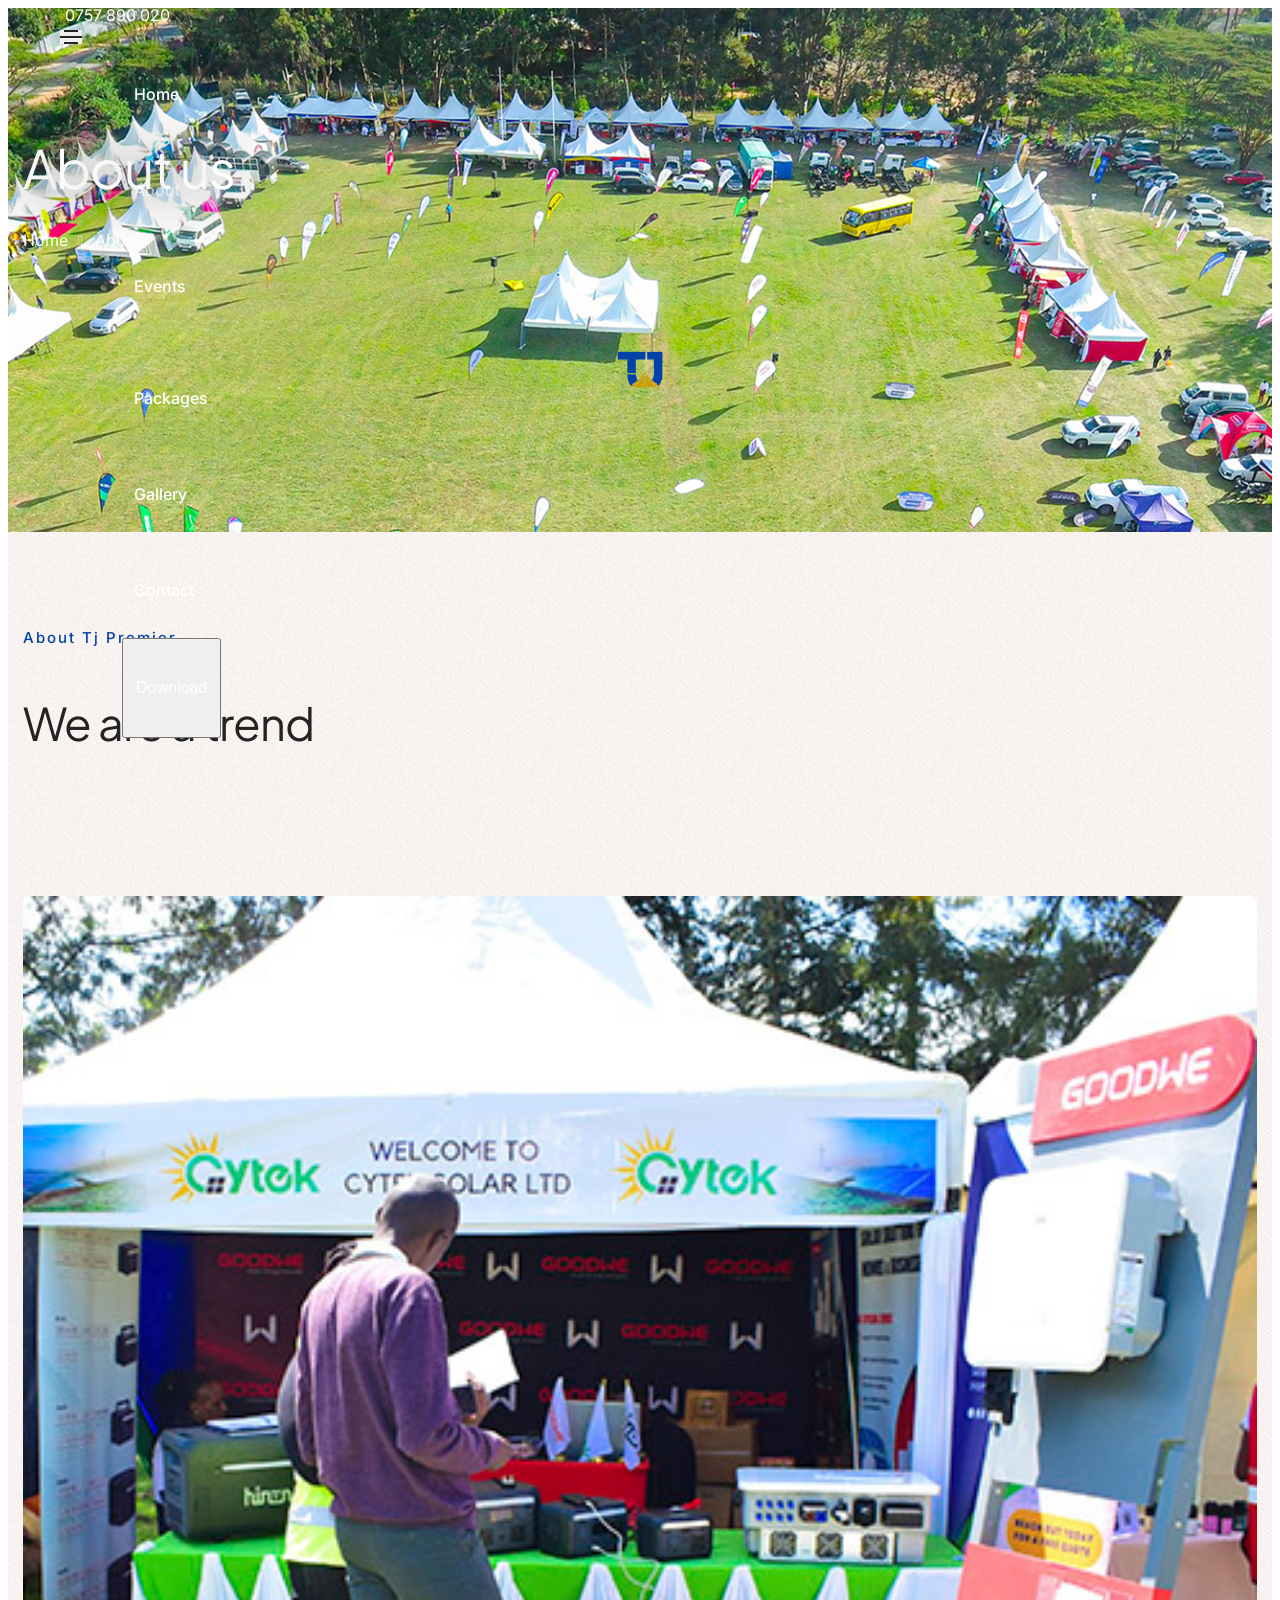
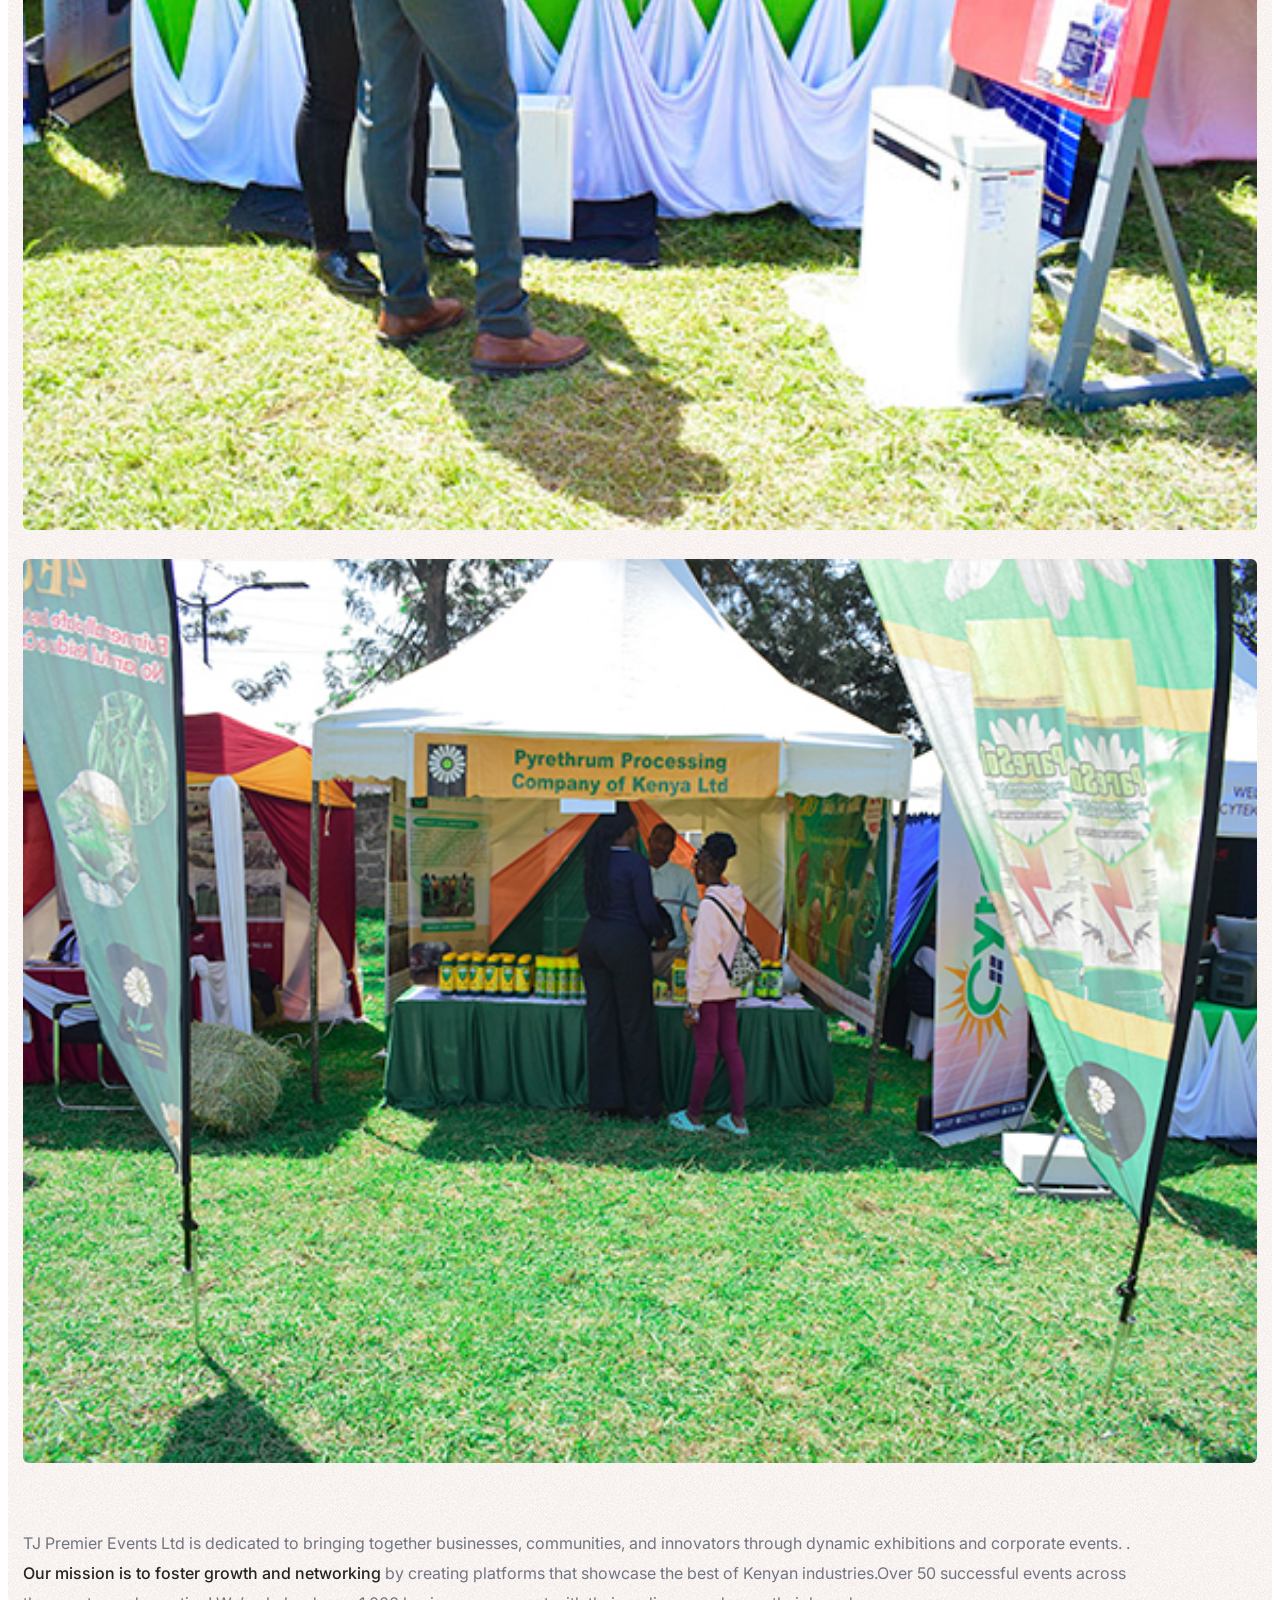
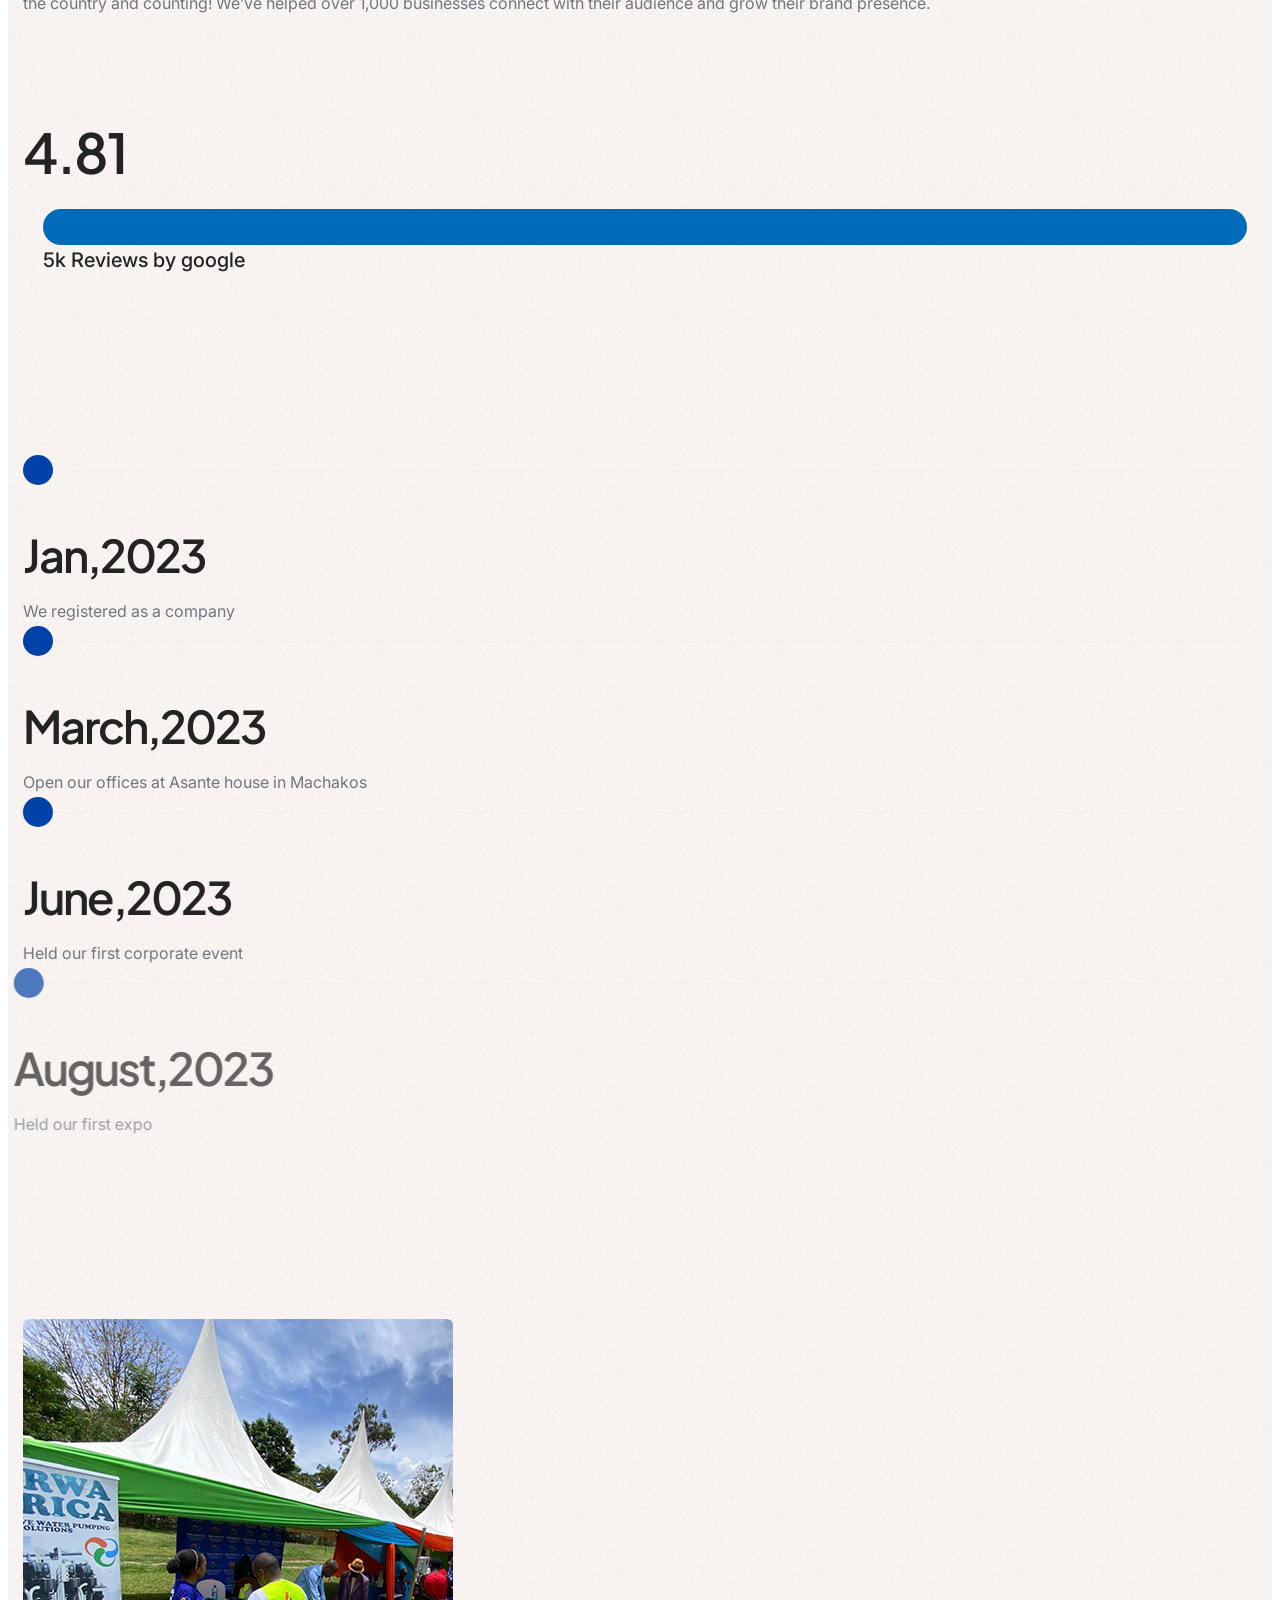
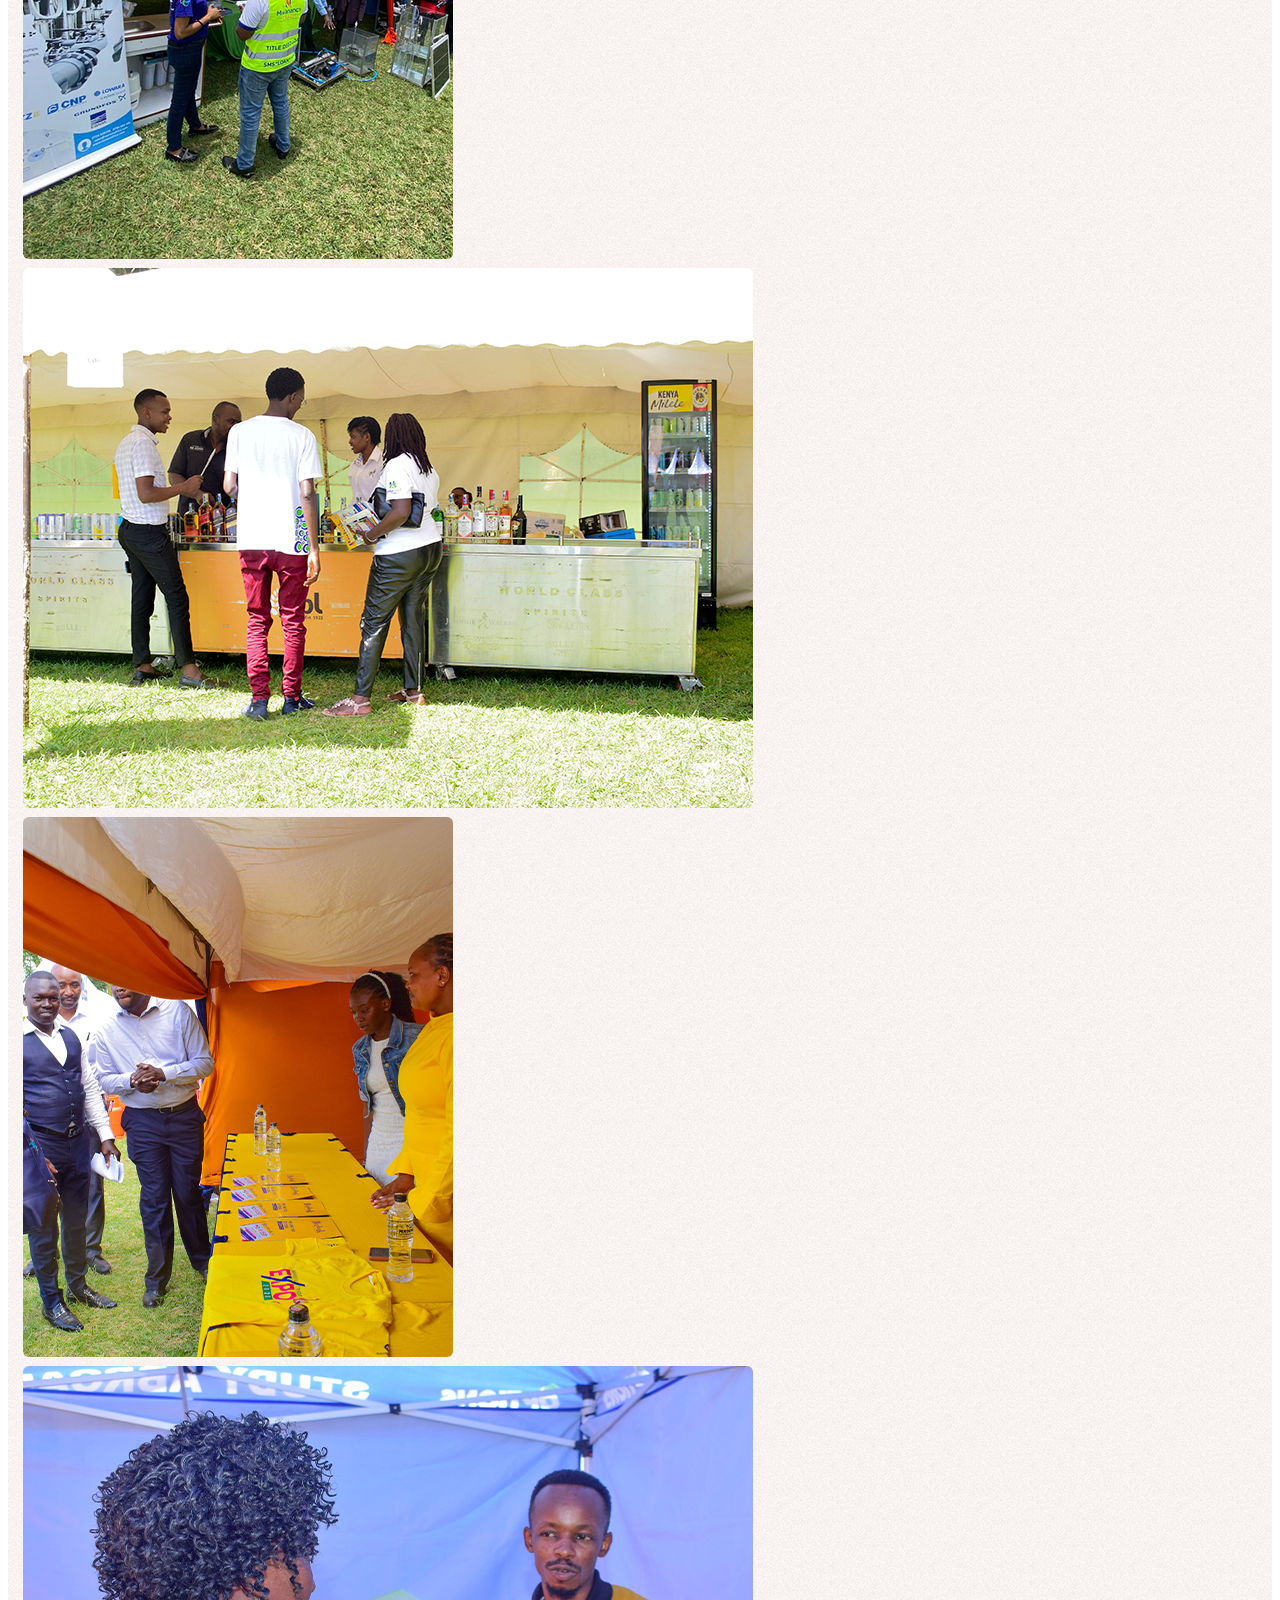
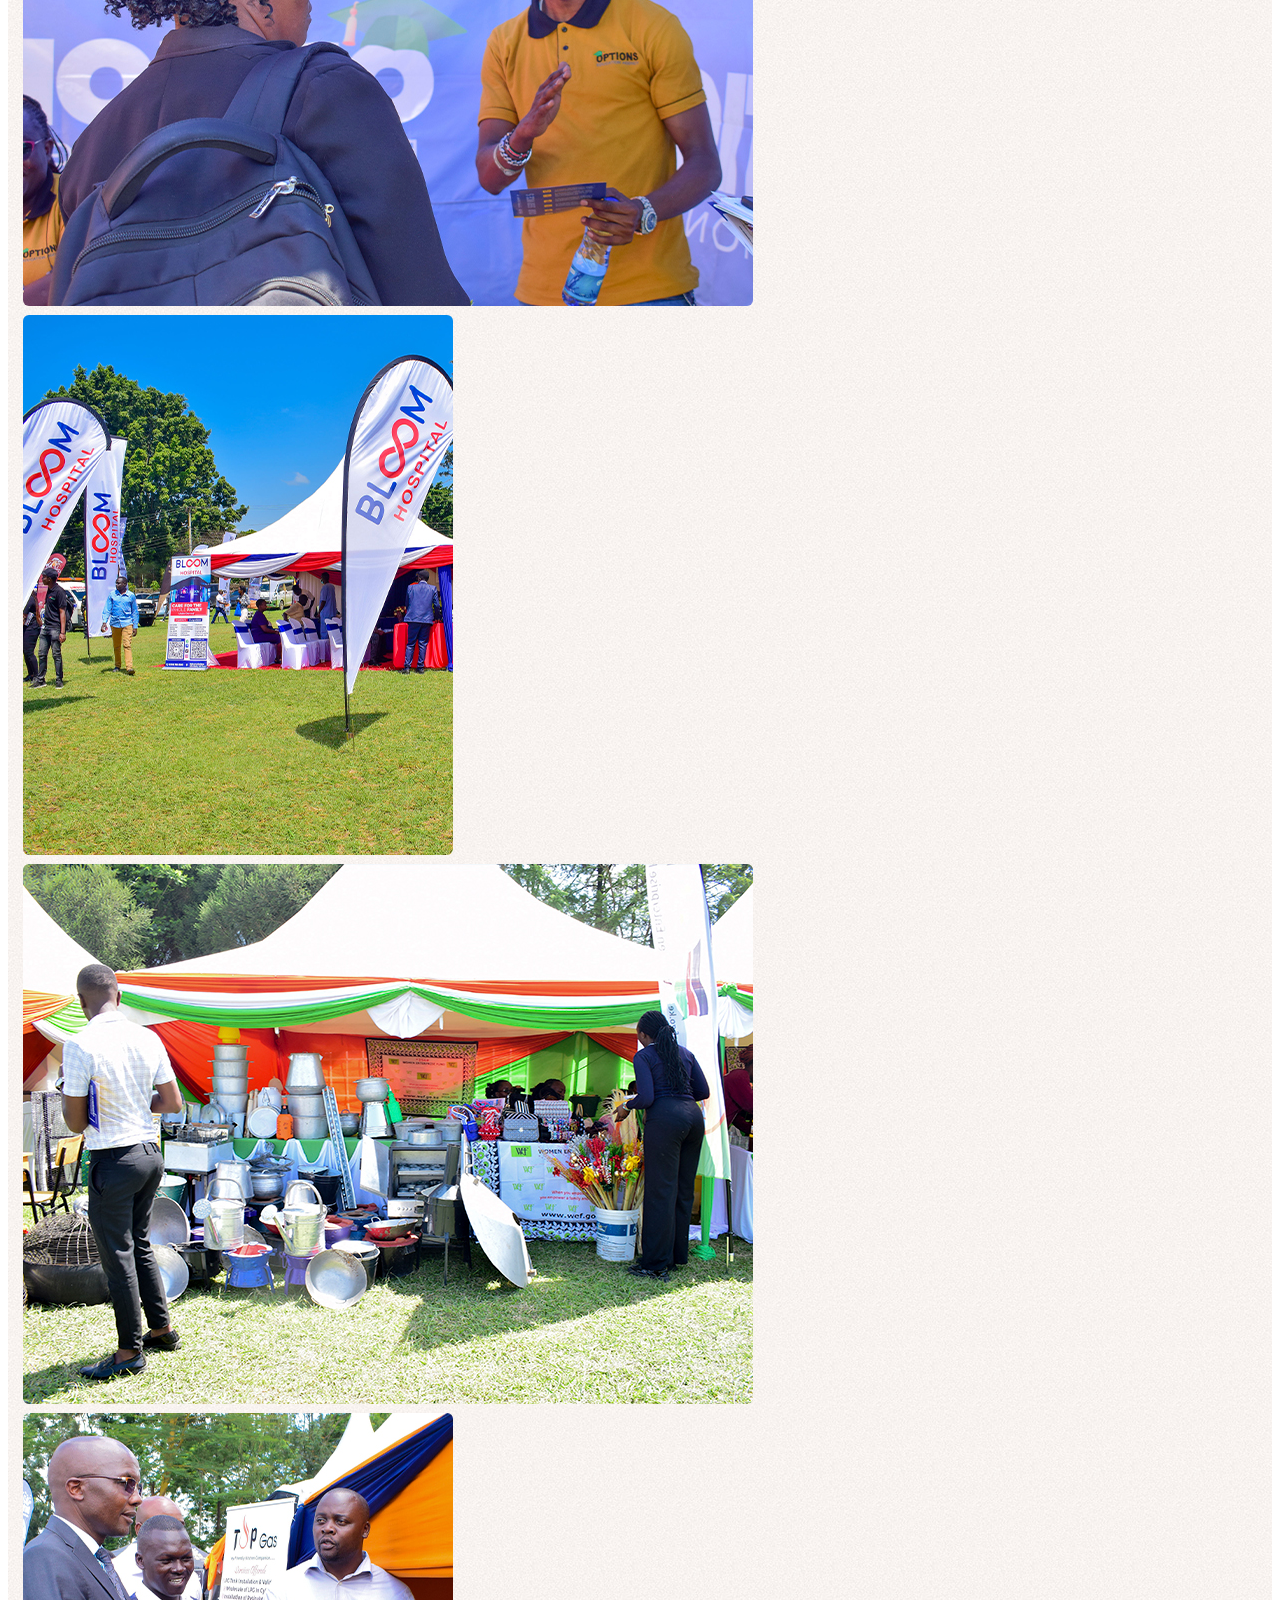
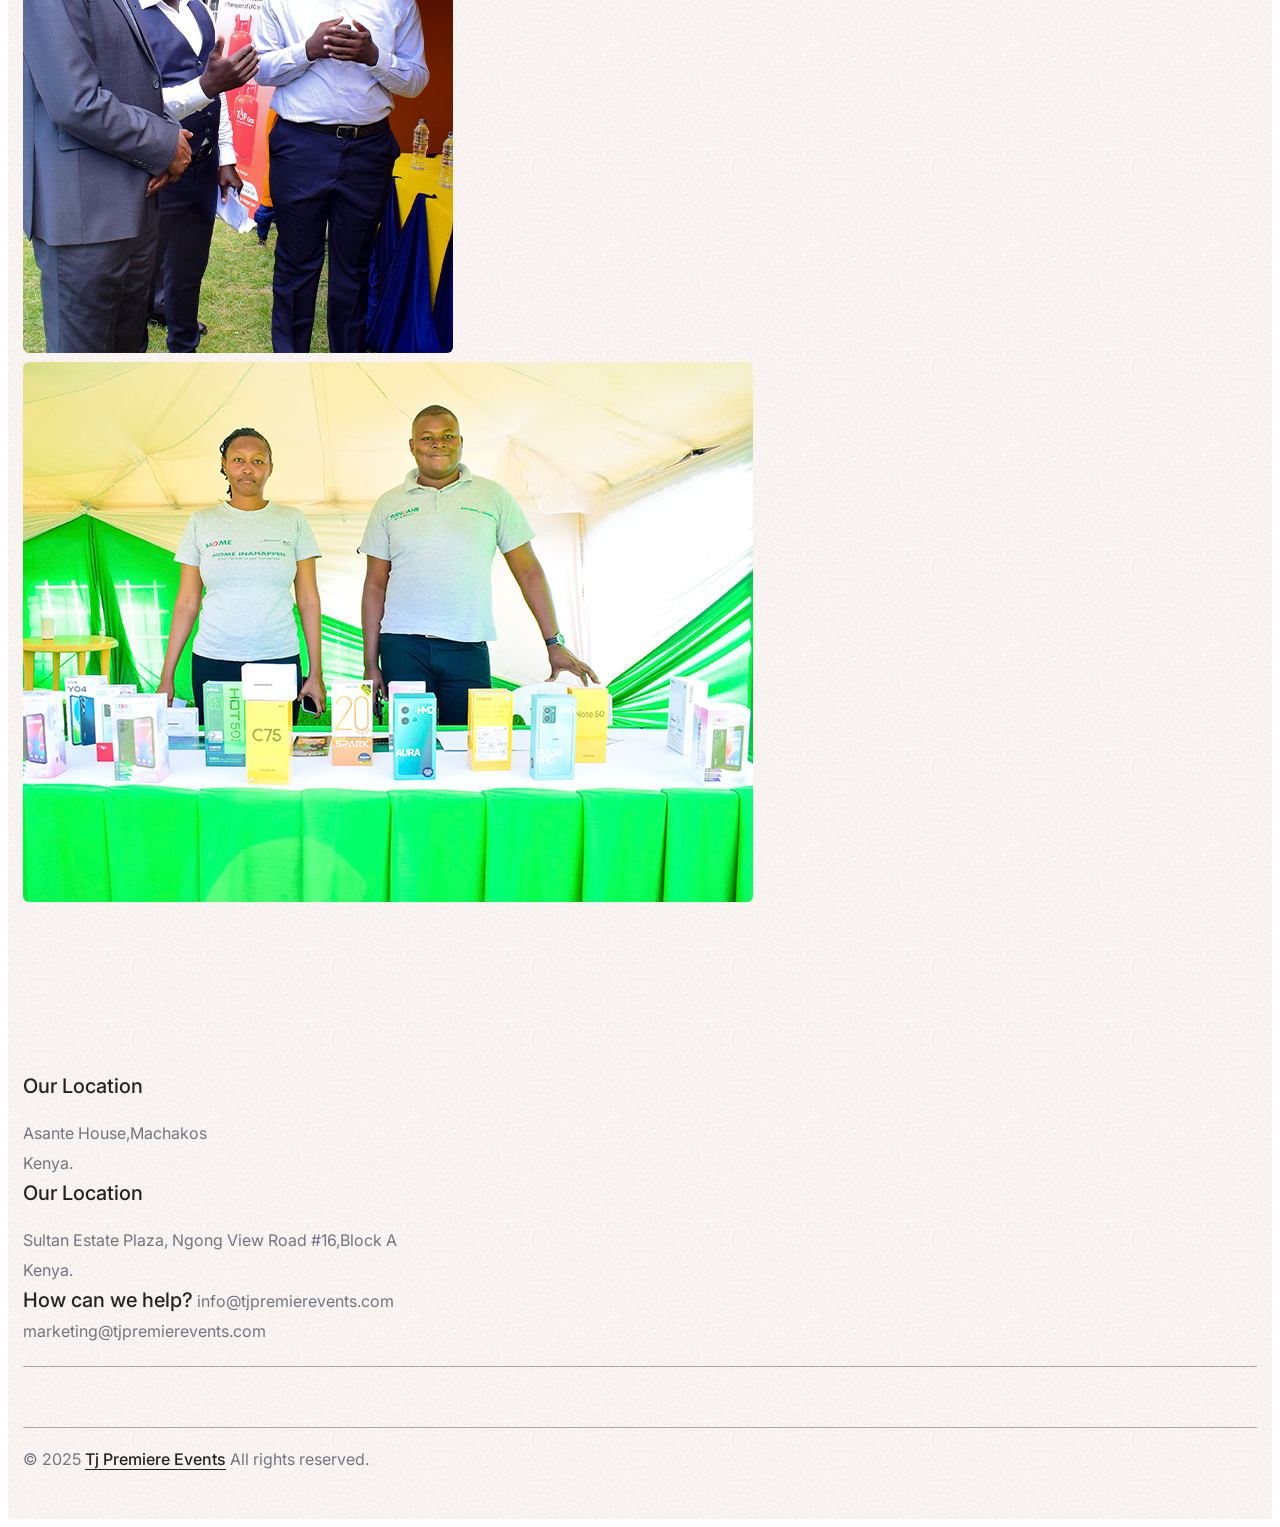
==== commit 3bf8b4c5: "Backup latest changes" ====
--- a/about.html
+++ b/about.html
@@ -9,7 +9,7 @@
     <meta name="viewport" content="width=device-width,initial-scale=1.0" />
     <meta name="description" content="Event,kenya,nairobi">
     <!-- favicon icon -->
-    <link rel="shortcut icon" href="images/favicon.png">
+    <link rel="shortcut icon" href="images/apple-touch-icon-57x57.png">
     <link rel="apple-touch-icon" href="images/apple-touch-icon-57x57.png">
     <link rel="apple-touch-icon" sizes="72x72" href="images/apple-touch-icon-72x72.png">
     <link rel="apple-touch-icon" sizes="114x114" href="images/apple-touch-icon-114x114.png">
--- a/css/style.css
+++ b/css/style.css
@@ -53,14 +53,14 @@
 ====================================== */
 
 :root {
-    --base-color: #006cb9;
+    --base-color: #0142a9;
     --white: #ffffff;
     --black: #000000;
-    --red: #f0df83;
+    --red: #0142a9;
     --light-red: #feedec;
     --green: #2ebb79;
-    --crusoe-green: #d39121;
-    --yellow: #ffea23;
+    --crusoe-green: #efc10a;
+    --yellow: #efc10a;
     --dark-gray: #232323;
     --medium-gray: #717580;
     --extra-medium-gray: #e4e4e4;
@@ -74,7 +74,7 @@
     --dark-slate-blue: #1f232c;
     --extra-dark-slate-blue: #121418;
     --extra-very-slate-blue: #161620;
-    --tussock-yellow: #BC8947;
+    --tussock-yellow: #efc10a;
     --aluminium-grey: #80858F;
     --solitude-blue: #f0f4fd;
     --golden-yellow: #006cb9;
@@ -82,14 +82,14 @@
     --white-ice: #d8f5ef;
     --cornflower-blue: #445fed;
     --jade: #00AF6B;
-    --orange: #f0df83;
+    --orange: #efc10a;
     --majorelle-blue: #724ade;
     --light-majorelle-blue: #f2edfe;
     --spring-wood: #f9f6f3;
     --tropical-blue: #1ea3b1;
     --camarone: #20642b;
     --seal-brown: #0e0708;
-    --Wasabi: #8ea63a;
+    --Wasabi: #3fcf0a;
 }
 
 
@@ -19312,11 +19312,11 @@
 }
 
 .social-icon-style-04 ul li a.facebook span {
-    background-color: #f0df83;
+    background-color: #1877F2;
 }
 
 .social-icon-style-04 ul li a.facebook-square span {
-    background-color: #f0df83;
+    background-color: #1877F2;
 }
 
 .social-icon-style-04 ul li a.flickr span {
@@ -19340,7 +19340,7 @@
 }
 
 .social-icon-style-04 ul li a.instagram span {
-    background-color: #f0df83;
+    background-color: #ee2a7b;
 }
 
 .social-icon-style-04 ul li a.jsfiddle span {
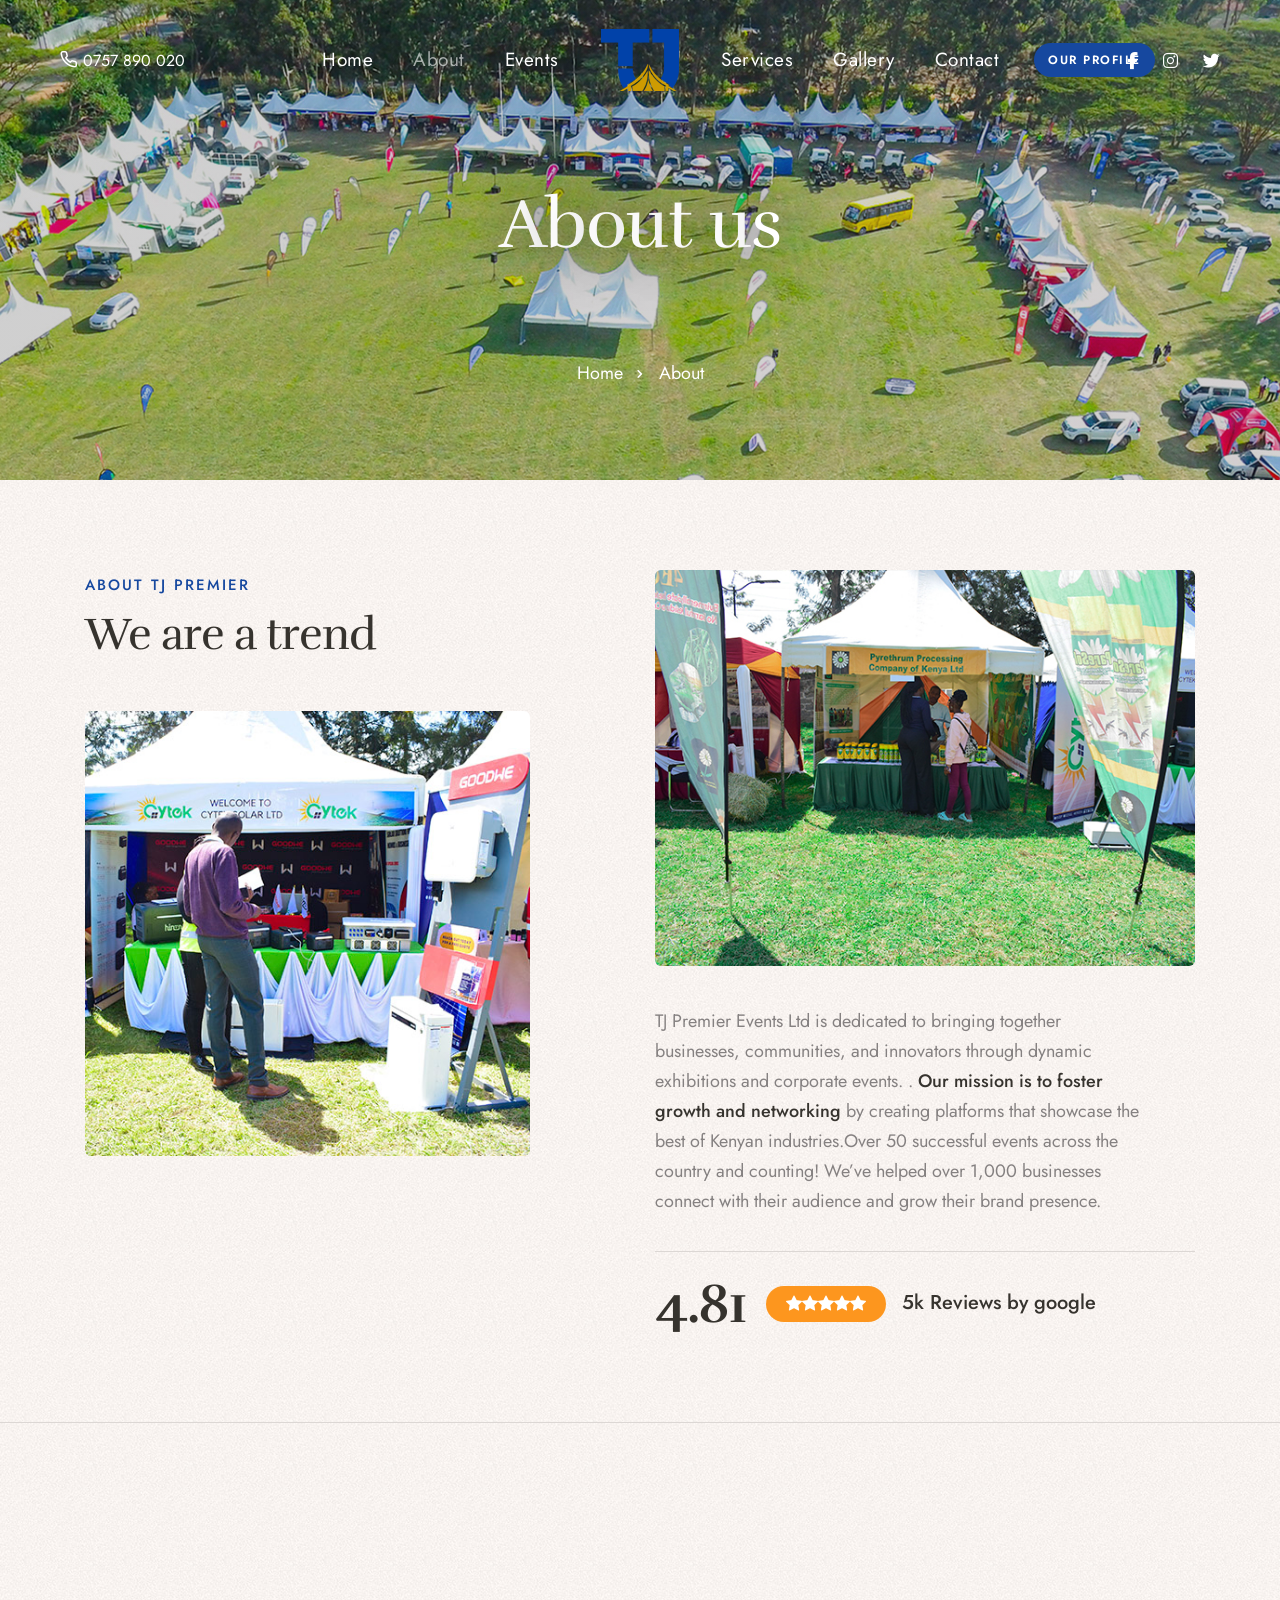
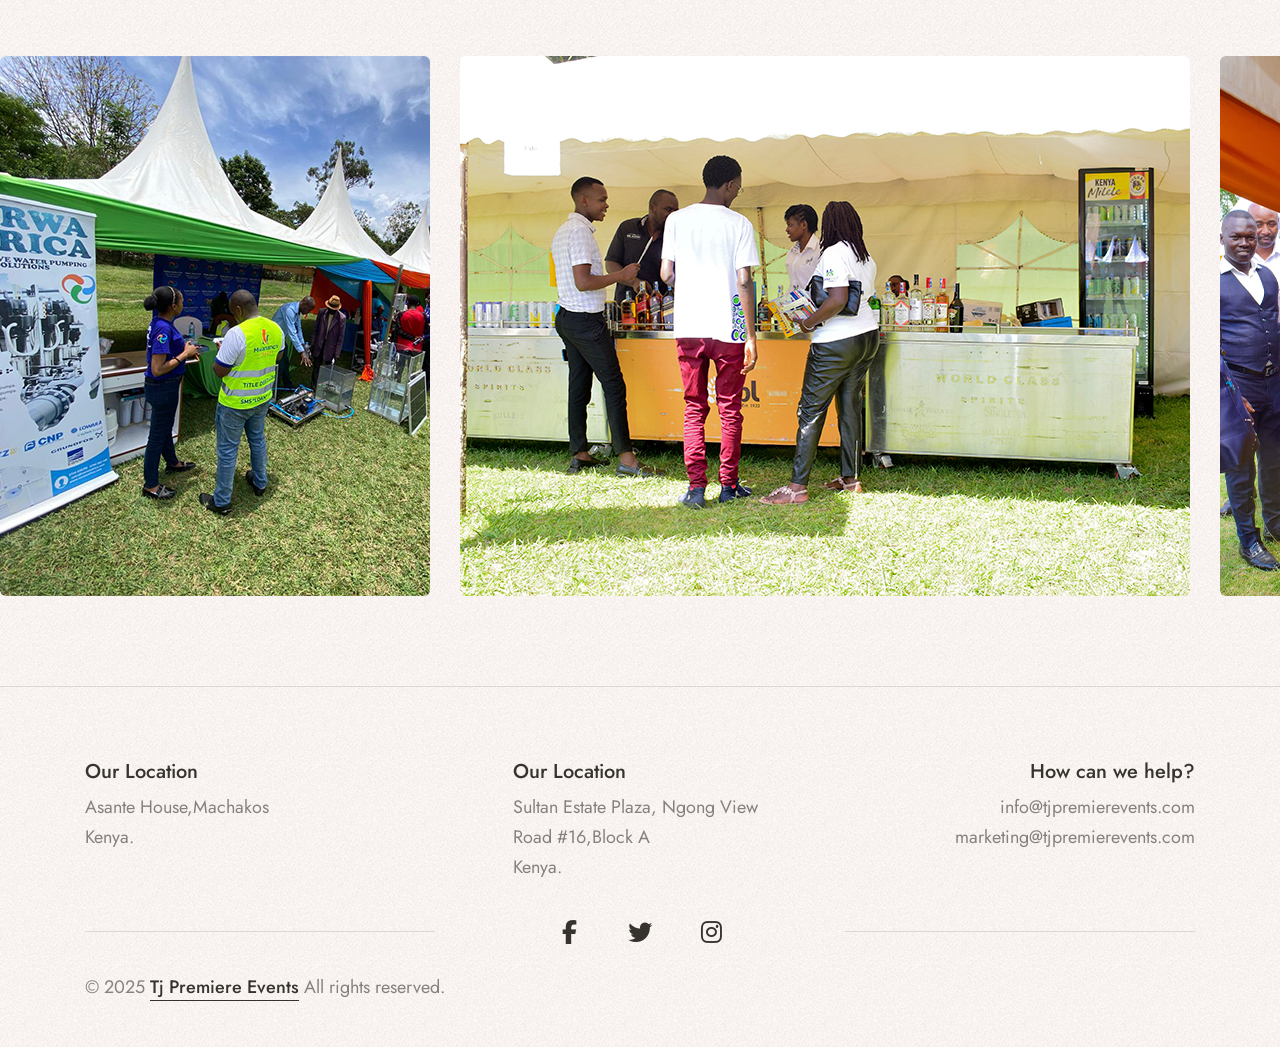
==== commit e41b059d: "Update site pages, images, and add demo template assets Refresh gallery/event images, update core pa" ====
--- a/about.html
+++ b/about.html
@@ -22,6 +22,7 @@
     <link rel="stylesheet" href="css/style.css" />
     <link rel="stylesheet" href="css/responsive.css" />
     <link rel="stylesheet" href="demos/spa-salon/spa-salon.css" />
+   
 </head>
 
 <body class="overflow-x-hidden" data-mobile-nav-style="classic">
@@ -54,15 +55,22 @@
                             <li class="nav-item"><a href="about.html" class="nav-link">About</a></li>
                             <li class="nav-item"><a href="events.html" class="nav-link">Events</a></li>
                         </ul>
-                        <ul class="navbar-nav navbar-right justify-content-start">
-                            <li class="nav-item"><a href="packages.html" class="nav-link">Packages</a></li>
-                            <li class="nav-item"><a href="gallery.html" class="nav-link">Gallery</a></li>
+                       <ul class="navbar-nav navbar-right justify-content-start">
+                            <li class="nav-item"><a href="packages.html" class="nav-link">Services</a>
+                            </li>
+                            <li class="nav-item"><a href="gallery.html" class="nav-link">Gallery</a>
+                            </li>
                             <li class="nav-item"><a href="contact.html" class="nav-link">Contact</a></li>
-                            <li class="nav-item">
-                                <button class="nav-link" onclick="window.open('./images/motto.pdf')">Download</button>
-                            </li>
-
-
+                            
+                            <div class="col-auto col-auto xs-ps-0">
+                        <div class="header-icon"> 
+                           <a href="./Documents/TJ Company Profile .pdf"
+   class="btn btn-rounded btn-base-color btn-box-shadow"
+   style="padding: 6px 12px; font-size: 12px;">
+    Our Profile
+</a>
+                        </div>  
+                    </div>
                         </ul>
                     </div>
                 </div>
@@ -81,6 +89,7 @@
         </nav>
     </header>
     <!-- end header -->
+     
     <!-- start page title -->
     <section class="page-title-parallax-background bg-dark-gray ipad-top-space-margin" data-parallax-background-ratio="0.5" style="background-image: url(images/about.jpg)">
         <div class="opacity-very-light bg-gradient-nero-grey-brown"></div>
@@ -106,6 +115,7 @@
         </div>
     </section>
     <!-- end page title -->
+     
     <!-- start section -->
     <section class="background-repeat" style="background-image:url('images/demo-spa-salon-home-bg-01.jpg');">
         <div class="container">
--- a/css/icon.min.css
+++ b/css/icon.min.css
@@ -1,23 +1,23 @@
 @charset "UTF-8";/*!
     Font Awesome
-    Version: 6.5.1
+    Version: 7.2.0
     Plugin URL: https://fontawesome.com
-    License: Copyright 2023 Fonticons, Inc. | https://fontawesome.com/license/free (Icons: CC BY 4.0, Fonts: SIL OFL 1.1, Code: MIT License)
-!*/.fa-stack,.fa-ul>li{position:relative}.fa-beat,.fa-bounce{-webkit-animation-delay:var(--fa-animation-delay,0s);-webkit-animation-duration:var(--fa-animation-duration,1s)}.fa{font-family:var(--fa-style-family,"Font Awesome 6 Free");font-weight:var(--fa-style,900)}.fa-brands,.fa-regular,.fab,.far{font-weight:400}.fa,.fa-brands,.fa-classic,.fa-regular,.fa-sharp,.fa-solid,.fab,.far,.fas{-moz-osx-font-smoothing:grayscale;-webkit-font-smoothing:antialiased;display:var(--fa-display,inline-block);font-style:normal;font-variant:normal;line-height:1;text-rendering:auto}.fa-classic,.fa-regular,.fa-solid,.far,.fas{font-family:"Font Awesome 6 Free"}.fa-brands,.fab{font-family:"Font Awesome 6 Brands"}.fa-1x{font-size:1em}.fa-2x,.fa-2xl,.fa-stack-2x{font-size:2em}.fa-3x{font-size:3em}.fa-4x{font-size:4em}.fa-5x{font-size:5em}.fa-6x{font-size:6em}.fa-7x{font-size:7em}.fa-8x{font-size:8em}.fa-9x{font-size:9em}.fa-10x{font-size:10em}.fa-2xs{font-size:.625em;line-height:.1em;vertical-align:.225em}.fa-xs{font-size:.75em;line-height:.08333em;vertical-align:.125em}.fa-sm{font-size:.875em;line-height:.07143em;vertical-align:.05357em}.fa-lg{font-size:1.25em;line-height:.05em;vertical-align:-.075em}.fa-xl{font-size:1.5em;line-height:.04167em;vertical-align:-.125em}.fa-2xl{line-height:.03125em;vertical-align:-.1875em}.fa-fw{text-align:center;width:1.25em}.fa-ul{list-style-type:none;margin-left:var(--fa-li-margin,2.5em);padding-left:0}.fa-li{left:calc(var(--fa-li-width,2em) * -1);position:absolute;text-align:center;width:var(--fa-li-width,2em);line-height:inherit}.fa-border{border-color:var(--fa-border-color,#eee);border-radius:var(--fa-border-radius,.1em);border-style:var(--fa-border-style,solid);border-width:var(--fa-border-width,.08em);padding:var(--fa-border-padding,.2em .25em .15em)}.fa-pull-left{float:left;margin-right:var(--fa-pull-margin,.3em)}.fa-pull-right{float:right;margin-left:var(--fa-pull-margin,.3em)}.fa-beat{-webkit-animation-name:fa-beat;animation-name:fa-beat;animation-delay:var(--fa-animation-delay,0s);-webkit-animation-direction:var(--fa-animation-direction,normal);animation-direction:var(--fa-animation-direction,normal);animation-duration:var(--fa-animation-duration,1s);-webkit-animation-iteration-count:var(--fa-animation-iteration-count,infinite);animation-iteration-count:var(--fa-animation-iteration-count,infinite);-webkit-animation-timing-function:var(--fa-animation-timing,ease-in-out);animation-timing-function:var(--fa-animation-timing,ease-in-out)}.fa-bounce,.fa-fade{-webkit-animation-direction:var(--fa-animation-direction,normal);-webkit-animation-iteration-count:var(--fa-animation-iteration-count,infinite)}.fa-bounce{-webkit-animation-name:fa-bounce;animation-name:fa-bounce;animation-delay:var(--fa-animation-delay,0s);animation-direction:var(--fa-animation-direction,normal);animation-duration:var(--fa-animation-duration,1s);animation-iteration-count:var(--fa-animation-iteration-count,infinite);-webkit-animation-timing-function:var(--fa-animation-timing,cubic-bezier(.28,.84,.42,1));animation-timing-function:var(--fa-animation-timing,cubic-bezier(.28,.84,.42,1))}.fa-beat-fade,.fa-fade{-webkit-animation-delay:var(--fa-animation-delay,0s)}.fa-fade{-webkit-animation-name:fa-fade;animation-name:fa-fade;animation-delay:var(--fa-animation-delay,0s);animation-direction:var(--fa-animation-direction,normal);-webkit-animation-duration:var(--fa-animation-duration,1s);animation-duration:var(--fa-animation-duration,1s);animation-iteration-count:var(--fa-animation-iteration-count,infinite);-webkit-animation-timing-function:var(--fa-animation-timing,cubic-bezier(.4,0,.6,1));animation-timing-function:var(--fa-animation-timing,cubic-bezier(.4,0,.6,1))}.fa-beat-fade,.fa-flip{-webkit-animation-direction:var(--fa-animation-direction,normal);-webkit-animation-iteration-count:var(--fa-animation-iteration-count,infinite)}.fa-beat-fade{-webkit-animation-name:fa-beat-fade;animation-name:fa-beat-fade;animation-delay:var(--fa-animation-delay,0s);animation-direction:var(--fa-animation-direction,normal);-webkit-animation-duration:var(--fa-animation-duration,1s);animation-duration:var(--fa-animation-duration,1s);animation-iteration-count:var(--fa-animation-iteration-count,infinite);-webkit-animation-timing-function:var(--fa-animation-timing,cubic-bezier(.4,0,.6,1));animation-timing-function:var(--fa-animation-timing,cubic-bezier(.4,0,.6,1))}.fa-flip,.fa-shake{-webkit-animation-delay:var(--fa-animation-delay,0s)}.fa-flip{-webkit-animation-name:fa-flip;animation-name:fa-flip;animation-delay:var(--fa-animation-delay,0s);animation-direction:var(--fa-animation-direction,normal);-webkit-animation-duration:var(--fa-animation-duration,1s);animation-duration:var(--fa-animation-duration,1s);animation-iteration-count:var(--fa-animation-iteration-count,infinite);-webkit-animation-timing-function:var(--fa-animation-timing,ease-in-out);animation-timing-function:var(--fa-animation-timing,ease-in-out)}.fa-shake,.fa-spin{-webkit-animation-direction:var(--fa-animation-direction,normal);-webkit-animation-iteration-count:var(--fa-animation-iteration-count,infinite)}.fa-shake{-webkit-animation-name:fa-shake;animation-name:fa-shake;animation-delay:var(--fa-animation-delay,0s);animation-direction:var(--fa-animation-direction,normal);-webkit-animation-duration:var(--fa-animation-duration,1s);animation-duration:var(--fa-animation-duration,1s);animation-iteration-count:var(--fa-animation-iteration-count,infinite);-webkit-animation-timing-function:var(--fa-animation-timing,linear);animation-timing-function:var(--fa-animation-timing,linear)}.fa-spin{-webkit-animation-name:fa-spin;animation-name:fa-spin;-webkit-animation-delay:var(--fa-animation-delay,0s);animation-delay:var(--fa-animation-delay,0s);animation-direction:var(--fa-animation-direction,normal);-webkit-animation-duration:var(--fa-animation-duration,2s);animation-duration:var(--fa-animation-duration,2s);animation-iteration-count:var(--fa-animation-iteration-count,infinite);-webkit-animation-timing-function:var(--fa-animation-timing,linear);animation-timing-function:var(--fa-animation-timing,linear)}.fa-spin-reverse{--fa-animation-direction:reverse}.fa-pulse,.fa-spin-pulse{-webkit-animation-name:fa-spin;animation-name:fa-spin;-webkit-animation-direction:var(--fa-animation-direction,normal);animation-direction:var(--fa-animation-direction,normal);-webkit-animation-duration:var(--fa-animation-duration,1s);animation-duration:var(--fa-animation-duration,1s);-webkit-animation-iteration-count:var(--fa-animation-iteration-count,infinite);animation-iteration-count:var(--fa-animation-iteration-count,infinite);-webkit-animation-timing-function:var(--fa-animation-timing,steps(8));animation-timing-function:var(--fa-animation-timing,steps(8))}@media (prefers-reduced-motion:reduce){.fa-beat,.fa-beat-fade,.fa-bounce,.fa-fade,.fa-flip,.fa-pulse,.fa-shake,.fa-spin,.fa-spin-pulse{-webkit-animation-delay:-1ms;animation-delay:-1ms;-webkit-animation-duration:1ms;animation-duration:1ms;-webkit-animation-iteration-count:1;animation-iteration-count:1;-webkit-transition-delay:0s;transition-delay:0s;-webkit-transition-duration:0s;transition-duration:0s}}@-webkit-keyframes fa-beat{0%,90%{-webkit-transform:scale(1);transform:scale(1)}45%{-webkit-transform:scale(var(--fa-beat-scale,1.25));transform:scale(var(--fa-beat-scale,1.25))}}@keyframes fa-beat{0%,90%{-webkit-transform:scale(1);transform:scale(1)}45%{-webkit-transform:scale(var(--fa-beat-scale,1.25));transform:scale(var(--fa-beat-scale,1.25))}}@-webkit-keyframes fa-bounce{0%,100%,64%{-webkit-transform:scale(1,1) translateY(0);transform:scale(1,1) translateY(0)}10%{-webkit-transform:scale(var(--fa-bounce-start-scale-x,1.1),var(--fa-bounce-start-scale-y,.9)) translateY(0);transform:scale(var(--fa-bounce-start-scale-x,1.1),var(--fa-bounce-start-scale-y,.9)) translateY(0)}30%{-webkit-transform:scale(var(--fa-bounce-jump-scale-x,.9),var(--fa-bounce-jump-scale-y,1.1)) translateY(var(--fa-bounce-height,-.5em));transform:scale(var(--fa-bounce-jump-scale-x,.9),var(--fa-bounce-jump-scale-y,1.1)) translateY(var(--fa-bounce-height,-.5em))}50%{-webkit-transform:scale(var(--fa-bounce-land-scale-x,1.05),var(--fa-bounce-land-scale-y,.95)) translateY(0);transform:scale(var(--fa-bounce-land-scale-x,1.05),var(--fa-bounce-land-scale-y,.95)) translateY(0)}57%{-webkit-transform:scale(1,1) translateY(var(--fa-bounce-rebound,-.125em));transform:scale(1,1) translateY(var(--fa-bounce-rebound,-.125em))}}@keyframes fa-bounce{0%,100%,64%{-webkit-transform:scale(1,1) translateY(0);transform:scale(1,1) translateY(0)}10%{-webkit-transform:scale(var(--fa-bounce-start-scale-x,1.1),var(--fa-bounce-start-scale-y,.9)) translateY(0);transform:scale(var(--fa-bounce-start-scale-x,1.1),var(--fa-bounce-start-scale-y,.9)) translateY(0)}30%{-webkit-transform:scale(var(--fa-bounce-jump-scale-x,.9),var(--fa-bounce-jump-scale-y,1.1)) translateY(var(--fa-bounce-height,-.5em));transform:scale(var(--fa-bounce-jump-scale-x,.9),var(--fa-bounce-jump-scale-y,1.1)) translateY(var(--fa-bounce-height,-.5em))}50%{-webkit-transform:scale(var(--fa-bounce-land-scale-x,1.05),var(--fa-bounce-land-scale-y,.95)) translateY(0);transform:scale(var(--fa-bounce-land-scale-x,1.05),var(--fa-bounce-land-scale-y,.95)) translateY(0)}57%{-webkit-transform:scale(1,1) translateY(var(--fa-bounce-rebound,-.125em));transform:scale(1,1) translateY(var(--fa-bounce-rebound,-.125em))}}@-webkit-keyframes fa-fade{50%{opacity:var(--fa-fade-opacity,.4)}}@keyframes fa-fade{50%{opacity:var(--fa-fade-opacity,.4)}}@-webkit-keyframes fa-beat-fade{0%,100%{opacity:var(--fa-beat-fade-opacity,.4);-webkit-transform:scale(1);transform:scale(1)}50%{opacity:1;-webkit-transform:scale(var(--fa-beat-fade-scale,1.125));transform:scale(var(--fa-beat-fade-scale,1.125))}}@keyframes fa-beat-fade{0%,100%{opacity:var(--fa-beat-fade-opacity,.4);-webkit-transform:scale(1);transform:scale(1)}50%{opacity:1;-webkit-transform:scale(var(--fa-beat-fade-scale,1.125));transform:scale(var(--fa-beat-fade-scale,1.125))}}@-webkit-keyframes fa-flip{50%{-webkit-transform:rotate3d(var(--fa-flip-x,0),var(--fa-flip-y,1),var(--fa-flip-z,0),var(--fa-flip-angle,-180deg));transform:rotate3d(var(--fa-flip-x,0),var(--fa-flip-y,1),var(--fa-flip-z,0),var(--fa-flip-angle,-180deg))}}@keyframes fa-flip{50%{-webkit-transform:rotate3d(var(--fa-flip-x,0),var(--fa-flip-y,1),var(--fa-flip-z,0),var(--fa-flip-angle,-180deg));transform:rotate3d(var(--fa-flip-x,0),var(--fa-flip-y,1),var(--fa-flip-z,0),var(--fa-flip-angle,-180deg))}}@-webkit-keyframes fa-shake{0%{-webkit-transform:rotate(-15deg);transform:rotate(-15deg)}4%{-webkit-transform:rotate(15deg);transform:rotate(15deg)}24%,8%{-webkit-transform:rotate(-18deg);transform:rotate(-18deg)}12%,28%{-webkit-transform:rotate(18deg);transform:rotate(18deg)}16%{-webkit-transform:rotate(-22deg);transform:rotate(-22deg)}20%{-webkit-transform:rotate(22deg);transform:rotate(22deg)}32%{-webkit-transform:rotate(-12deg);transform:rotate(-12deg)}36%{-webkit-transform:rotate(12deg);transform:rotate(12deg)}100%,40%{-webkit-transform:rotate(0);transform:rotate(0)}}@keyframes fa-shake{0%{-webkit-transform:rotate(-15deg);transform:rotate(-15deg)}4%{-webkit-transform:rotate(15deg);transform:rotate(15deg)}24%,8%{-webkit-transform:rotate(-18deg);transform:rotate(-18deg)}12%,28%{-webkit-transform:rotate(18deg);transform:rotate(18deg)}16%{-webkit-transform:rotate(-22deg);transform:rotate(-22deg)}20%{-webkit-transform:rotate(22deg);transform:rotate(22deg)}32%{-webkit-transform:rotate(-12deg);transform:rotate(-12deg)}36%{-webkit-transform:rotate(12deg);transform:rotate(12deg)}100%,40%{-webkit-transform:rotate(0);transform:rotate(0)}}@-webkit-keyframes fa-spin{0%{-webkit-transform:rotate(0);transform:rotate(0)}100%{-webkit-transform:rotate(360deg);transform:rotate(360deg)}}@keyframes fa-spin{0%{-webkit-transform:rotate(0);transform:rotate(0)}100%{-webkit-transform:rotate(360deg);transform:rotate(360deg)}}.fa-rotate-90{-webkit-transform:rotate(90deg);transform:rotate(90deg)}.fa-rotate-180{-webkit-transform:rotate(180deg);transform:rotate(180deg)}.fa-rotate-270{-webkit-transform:rotate(270deg);transform:rotate(270deg)}.fa-flip-horizontal{-webkit-transform:scale(-1,1);transform:scale(-1,1)}.fa-flip-vertical{-webkit-transform:scale(1,-1);transform:scale(1,-1)}.fa-flip-both,.fa-flip-horizontal.fa-flip-vertical{-webkit-transform:scale(-1,-1);transform:scale(-1,-1)}.fa-rotate-by{-webkit-transform:rotate(var(--fa-rotate-angle,none));transform:rotate(var(--fa-rotate-angle,none))}.fa-stack{display:inline-block;height:2em;line-height:2em;vertical-align:middle;width:2.5em}.fa-stack-1x,.fa-stack-2x{left:0;position:absolute;text-align:center;width:100%;z-index:var(--fa-stack-z-index,auto)}.fa-stack-1x{line-height:inherit}.fa-inverse{color:var(--fa-inverse,#fff)}.fa-0::before{content:"0"}.fa-1::before{content:"1"}.fa-2::before{content:"2"}.fa-3::before{content:"3"}.fa-4::before{content:"4"}.fa-5::before{content:"5"}.fa-6::before{content:"6"}.fa-7::before{content:"7"}.fa-8::before{content:"8"}.fa-9::before{content:"9"}.fa-fill-drip::before{content:"\f576"}.fa-arrows-to-circle::before{content:"\e4bd"}.fa-chevron-circle-right::before,.fa-circle-chevron-right::before{content:"\f138"}.fa-at::before{content:"@"}.fa-trash-alt::before,.fa-trash-can::before{content:"\f2ed"}.fa-text-height::before{content:"\f034"}.fa-user-times::before,.fa-user-xmark::before{content:"\f235"}.fa-stethoscope::before{content:"\f0f1"}.fa-comment-alt::before,.fa-message::before{content:"\f27a"}.fa-info::before{content:"\f129"}.fa-compress-alt::before,.fa-down-left-and-up-right-to-center::before{content:"\f422"}.fa-explosion::before{content:"\e4e9"}.fa-file-alt::before,.fa-file-lines::before,.fa-file-text::before{content:"\f15c"}.fa-wave-square::before{content:"\f83e"}.fa-ring::before{content:"\f70b"}.fa-building-un::before{content:"\e4d9"}.fa-dice-three::before{content:"\f527"}.fa-calendar-alt::before,.fa-calendar-days::before{content:"\f073"}.fa-anchor-circle-check::before{content:"\e4aa"}.fa-building-circle-arrow-right::before{content:"\e4d1"}.fa-volleyball-ball::before,.fa-volleyball::before{content:"\f45f"}.fa-arrows-up-to-line::before{content:"\e4c2"}.fa-sort-desc::before,.fa-sort-down::before{content:"\f0dd"}.fa-circle-minus::before,.fa-minus-circle::before{content:"\f056"}.fa-door-open::before{content:"\f52b"}.fa-right-from-bracket::before,.fa-sign-out-alt::before{content:"\f2f5"}.fa-atom::before{content:"\f5d2"}.fa-soap::before{content:"\e06e"}.fa-heart-music-camera-bolt::before,.fa-icons::before{content:"\f86d"}.fa-microphone-alt-slash::before,.fa-microphone-lines-slash::before{content:"\f539"}.fa-bridge-circle-check::before{content:"\e4c9"}.fa-pump-medical::before{content:"\e06a"}.fa-fingerprint::before{content:"\f577"}.fa-hand-point-right::before{content:"\f0a4"}.fa-magnifying-glass-location::before,.fa-search-location::before{content:"\f689"}.fa-forward-step::before,.fa-step-forward::before{content:"\f051"}.fa-face-smile-beam::before,.fa-smile-beam::before{content:"\f5b8"}.fa-flag-checkered::before{content:"\f11e"}.fa-football-ball::before,.fa-football::before{content:"\f44e"}.fa-school-circle-exclamation::before{content:"\e56c"}.fa-crop::before{content:"\f125"}.fa-angle-double-down::before,.fa-angles-down::before{content:"\f103"}.fa-users-rectangle::before{content:"\e594"}.fa-people-roof::before{content:"\e537"}.fa-people-line::before{content:"\e534"}.fa-beer-mug-empty::before,.fa-beer::before{content:"\f0fc"}.fa-diagram-predecessor::before{content:"\e477"}.fa-arrow-up-long::before,.fa-long-arrow-up::before{content:"\f176"}.fa-burn::before,.fa-fire-flame-simple::before{content:"\f46a"}.fa-male::before,.fa-person::before{content:"\f183"}.fa-laptop::before{content:"\f109"}.fa-file-csv::before{content:"\f6dd"}.fa-menorah::before{content:"\f676"}.fa-truck-plane::before{content:"\e58f"}.fa-record-vinyl::before{content:"\f8d9"}.fa-face-grin-stars::before,.fa-grin-stars::before{content:"\f587"}.fa-bong::before{content:"\f55c"}.fa-pastafarianism::before,.fa-spaghetti-monster-flying::before{content:"\f67b"}.fa-arrow-down-up-across-line::before{content:"\e4af"}.fa-spoon::before,.fa-utensil-spoon::before{content:"\f2e5"}.fa-jar-wheat::before{content:"\e517"}.fa-envelopes-bulk::before,.fa-mail-bulk::before{content:"\f674"}.fa-file-circle-exclamation::before{content:"\e4eb"}.fa-circle-h::before,.fa-hospital-symbol::before{content:"\f47e"}.fa-pager::before{content:"\f815"}.fa-address-book::before,.fa-contact-book::before{content:"\f2b9"}.fa-strikethrough::before{content:"\f0cc"}.fa-k::before{content:"K"}.fa-landmark-flag::before{content:"\e51c"}.fa-pencil-alt::before,.fa-pencil::before{content:"\f303"}.fa-backward::before{content:"\f04a"}.fa-caret-right::before{content:"\f0da"}.fa-comments::before{content:"\f086"}.fa-file-clipboard::before,.fa-paste::before{content:"\f0ea"}.fa-code-pull-request::before{content:"\e13c"}.fa-clipboard-list::before{content:"\f46d"}.fa-truck-loading::before,.fa-truck-ramp-box::before{content:"\f4de"}.fa-user-check::before{content:"\f4fc"}.fa-vial-virus::before{content:"\e597"}.fa-sheet-plastic::before{content:"\e571"}.fa-blog::before{content:"\f781"}.fa-user-ninja::before{content:"\f504"}.fa-person-arrow-up-from-line::before{content:"\e539"}.fa-scroll-torah::before,.fa-torah::before{content:"\f6a0"}.fa-broom-ball::before,.fa-quidditch-broom-ball::before,.fa-quidditch::before{content:"\f458"}.fa-toggle-off::before{content:"\f204"}.fa-archive::before,.fa-box-archive::before{content:"\f187"}.fa-person-drowning::before{content:"\e545"}.fa-arrow-down-9-1::before,.fa-sort-numeric-desc::before,.fa-sort-numeric-down-alt::before{content:"\f886"}.fa-face-grin-tongue-squint::before,.fa-grin-tongue-squint::before{content:"\f58a"}.fa-spray-can::before{content:"\f5bd"}.fa-truck-monster::before{content:"\f63b"}.fa-w::before{content:"W"}.fa-earth-africa::before,.fa-globe-africa::before{content:"\f57c"}.fa-rainbow::before{content:"\f75b"}.fa-circle-notch::before{content:"\f1ce"}.fa-tablet-alt::before,.fa-tablet-screen-button::before{content:"\f3fa"}.fa-paw::before{content:"\f1b0"}.fa-cloud::before{content:"\f0c2"}.fa-trowel-bricks::before{content:"\e58a"}.fa-face-flushed::before,.fa-flushed::before{content:"\f579"}.fa-hospital-user::before{content:"\f80d"}.fa-tent-arrow-left-right::before{content:"\e57f"}.fa-gavel::before,.fa-legal::before{content:"\f0e3"}.fa-binoculars::before{content:"\f1e5"}.fa-microphone-slash::before{content:"\f131"}.fa-box-tissue::before{content:"\e05b"}.fa-motorcycle::before{content:"\f21c"}.fa-bell-concierge::before,.fa-concierge-bell::before{content:"\f562"}.fa-pen-ruler::before,.fa-pencil-ruler::before{content:"\f5ae"}.fa-people-arrows-left-right::before,.fa-people-arrows::before{content:"\e068"}.fa-mars-and-venus-burst::before{content:"\e523"}.fa-caret-square-right::before,.fa-square-caret-right::before{content:"\f152"}.fa-cut::before,.fa-scissors::before{content:"\f0c4"}.fa-sun-plant-wilt::before{content:"\e57a"}.fa-toilets-portable::before{content:"\e584"}.fa-hockey-puck::before{content:"\f453"}.fa-table::before{content:"\f0ce"}.fa-magnifying-glass-arrow-right::before{content:"\e521"}.fa-digital-tachograph::before,.fa-tachograph-digital::before{content:"\f566"}.fa-users-slash::before{content:"\e073"}.fa-clover::before{content:"\e139"}.fa-mail-reply::before,.fa-reply::before{content:"\f3e5"}.fa-star-and-crescent::before{content:"\f699"}.fa-house-fire::before{content:"\e50c"}.fa-minus-square::before,.fa-square-minus::before{content:"\f146"}.fa-helicopter::before{content:"\f533"}.fa-compass::before{content:"\f14e"}.fa-caret-square-down::before,.fa-square-caret-down::before{content:"\f150"}.fa-file-circle-question::before{content:"\e4ef"}.fa-laptop-code::before{content:"\f5fc"}.fa-swatchbook::before{content:"\f5c3"}.fa-prescription-bottle::before{content:"\f485"}.fa-bars::before,.fa-navicon::before{content:"\f0c9"}.fa-people-group::before{content:"\e533"}.fa-hourglass-3::before,.fa-hourglass-end::before{content:"\f253"}.fa-heart-broken::before,.fa-heart-crack::before{content:"\f7a9"}.fa-external-link-square-alt::before,.fa-square-up-right::before{content:"\f360"}.fa-face-kiss-beam::before,.fa-kiss-beam::before{content:"\f597"}.fa-film::before{content:"\f008"}.fa-ruler-horizontal::before{content:"\f547"}.fa-people-robbery::before{content:"\e536"}.fa-lightbulb::before{content:"\f0eb"}.fa-caret-left::before{content:"\f0d9"}.fa-circle-exclamation::before,.fa-exclamation-circle::before{content:"\f06a"}.fa-school-circle-xmark::before{content:"\e56d"}.fa-arrow-right-from-bracket::before,.fa-sign-out::before{content:"\f08b"}.fa-chevron-circle-down::before,.fa-circle-chevron-down::before{content:"\f13a"}.fa-unlock-alt::before,.fa-unlock-keyhole::before{content:"\f13e"}.fa-cloud-showers-heavy::before{content:"\f740"}.fa-headphones-alt::before,.fa-headphones-simple::before{content:"\f58f"}.fa-sitemap::before{content:"\f0e8"}.fa-circle-dollar-to-slot::before,.fa-donate::before{content:"\f4b9"}.fa-memory::before{content:"\f538"}.fa-road-spikes::before{content:"\e568"}.fa-fire-burner::before{content:"\e4f1"}.fa-flag::before{content:"\f024"}.fa-hanukiah::before{content:"\f6e6"}.fa-feather::before{content:"\f52d"}.fa-volume-down::before,.fa-volume-low::before{content:"\f027"}.fa-comment-slash::before{content:"\f4b3"}.fa-cloud-sun-rain::before{content:"\f743"}.fa-compress::before{content:"\f066"}.fa-wheat-alt::before,.fa-wheat-awn::before{content:"\e2cd"}.fa-ankh::before{content:"\f644"}.fa-hands-holding-child::before{content:"\e4fa"}.fa-asterisk::before{content:"*"}.fa-check-square::before,.fa-square-check::before{content:"\f14a"}.fa-peseta-sign::before{content:"\e221"}.fa-header::before,.fa-heading::before{content:"\f1dc"}.fa-ghost::before{content:"\f6e2"}.fa-list-squares::before,.fa-list::before{content:"\f03a"}.fa-phone-square-alt::before,.fa-square-phone-flip::before{content:"\f87b"}.fa-cart-plus::before{content:"\f217"}.fa-gamepad::before{content:"\f11b"}.fa-circle-dot::before,.fa-dot-circle::before{content:"\f192"}.fa-dizzy::before,.fa-face-dizzy::before{content:"\f567"}.fa-egg::before{content:"\f7fb"}.fa-house-medical-circle-xmark::before{content:"\e513"}.fa-campground::before{content:"\f6bb"}.fa-folder-plus::before{content:"\f65e"}.fa-futbol-ball::before,.fa-futbol::before,.fa-soccer-ball::before{content:"\f1e3"}.fa-paint-brush::before,.fa-paintbrush::before{content:"\f1fc"}.fa-lock::before{content:"\f023"}.fa-gas-pump::before{content:"\f52f"}.fa-hot-tub-person::before,.fa-hot-tub::before{content:"\f593"}.fa-map-location::before,.fa-map-marked::before{content:"\f59f"}.fa-house-flood-water::before{content:"\e50e"}.fa-tree::before{content:"\f1bb"}.fa-bridge-lock::before{content:"\e4cc"}.fa-sack-dollar::before{content:"\f81d"}.fa-edit::before,.fa-pen-to-square::before{content:"\f044"}.fa-car-side::before{content:"\f5e4"}.fa-share-alt::before,.fa-share-nodes::before{content:"\f1e0"}.fa-heart-circle-minus::before{content:"\e4ff"}.fa-hourglass-2::before,.fa-hourglass-half::before{content:"\f252"}.fa-microscope::before{content:"\f610"}.fa-sink::before{content:"\e06d"}.fa-bag-shopping::before,.fa-shopping-bag::before{content:"\f290"}.fa-arrow-down-z-a::before,.fa-sort-alpha-desc::before,.fa-sort-alpha-down-alt::before{content:"\f881"}.fa-mitten::before{content:"\f7b5"}.fa-person-rays::before{content:"\e54d"}.fa-users::before{content:"\f0c0"}.fa-eye-slash::before{content:"\f070"}.fa-flask-vial::before{content:"\e4f3"}.fa-hand-paper::before,.fa-hand::before{content:"\f256"}.fa-om::before{content:"\f679"}.fa-worm::before{content:"\e599"}.fa-house-circle-xmark::before{content:"\e50b"}.fa-plug::before{content:"\f1e6"}.fa-chevron-up::before{content:"\f077"}.fa-hand-spock::before{content:"\f259"}.fa-stopwatch::before{content:"\f2f2"}.fa-face-kiss::before,.fa-kiss::before{content:"\f596"}.fa-bridge-circle-xmark::before{content:"\e4cb"}.fa-face-grin-tongue::before,.fa-grin-tongue::before{content:"\f589"}.fa-chess-bishop::before{content:"\f43a"}.fa-face-grin-wink::before,.fa-grin-wink::before{content:"\f58c"}.fa-deaf::before,.fa-deafness::before,.fa-ear-deaf::before,.fa-hard-of-hearing::before{content:"\f2a4"}.fa-road-circle-check::before{content:"\e564"}.fa-dice-five::before{content:"\f523"}.fa-rss-square::before,.fa-square-rss::before{content:"\f143"}.fa-land-mine-on::before{content:"\e51b"}.fa-i-cursor::before{content:"\f246"}.fa-stamp::before{content:"\f5bf"}.fa-stairs::before{content:"\e289"}.fa-i::before{content:"I"}.fa-hryvnia-sign::before,.fa-hryvnia::before{content:"\f6f2"}.fa-pills::before{content:"\f484"}.fa-face-grin-wide::before,.fa-grin-alt::before{content:"\f581"}.fa-tooth::before{content:"\f5c9"}.fa-v::before{content:"V"}.fa-bangladeshi-taka-sign::before{content:"\e2e6"}.fa-bicycle::before{content:"\f206"}.fa-rod-asclepius::before,.fa-rod-snake::before,.fa-staff-aesculapius::before,.fa-staff-snake::before{content:"\e579"}.fa-head-side-cough-slash::before{content:"\e062"}.fa-ambulance::before,.fa-truck-medical::before{content:"\f0f9"}.fa-wheat-awn-circle-exclamation::before{content:"\e598"}.fa-snowman::before{content:"\f7d0"}.fa-mortar-pestle::before{content:"\f5a7"}.fa-road-barrier::before{content:"\e562"}.fa-school::before{content:"\f549"}.fa-igloo::before{content:"\f7ae"}.fa-joint::before{content:"\f595"}.fa-angle-right::before{content:"\f105"}.fa-horse::before{content:"\f6f0"}.fa-q::before{content:"Q"}.fa-g::before{content:"G"}.fa-notes-medical::before{content:"\f481"}.fa-temperature-2::before,.fa-temperature-half::before,.fa-thermometer-2::before,.fa-thermometer-half::before{content:"\f2c9"}.fa-dong-sign::before{content:"\e169"}.fa-capsules::before{content:"\f46b"}.fa-poo-bolt::before,.fa-poo-storm::before{content:"\f75a"}.fa-face-frown-open::before,.fa-frown-open::before{content:"\f57a"}.fa-hand-point-up::before{content:"\f0a6"}.fa-money-bill::before{content:"\f0d6"}.fa-bookmark::before{content:"\f02e"}.fa-align-justify::before{content:"\f039"}.fa-umbrella-beach::before{content:"\f5ca"}.fa-helmet-un::before{content:"\e503"}.fa-bullseye::before{content:"\f140"}.fa-bacon::before{content:"\f7e5"}.fa-hand-point-down::before{content:"\f0a7"}.fa-arrow-up-from-bracket::before{content:"\e09a"}.fa-folder-blank::before,.fa-folder::before{content:"\f07b"}.fa-file-medical-alt::before,.fa-file-waveform::before{content:"\f478"}.fa-radiation::before{content:"\f7b9"}.fa-chart-simple::before{content:"\e473"}.fa-mars-stroke::before{content:"\f229"}.fa-vial::before{content:"\f492"}.fa-dashboard::before,.fa-gauge-med::before,.fa-gauge::before,.fa-tachometer-alt-average::before{content:"\f624"}.fa-magic-wand-sparkles::before,.fa-wand-magic-sparkles::before{content:"\e2ca"}.fa-e::before{content:"E"}.fa-pen-alt::before,.fa-pen-clip::before{content:"\f305"}.fa-bridge-circle-exclamation::before{content:"\e4ca"}.fa-user::before{content:"\f007"}.fa-school-circle-check::before{content:"\e56b"}.fa-dumpster::before{content:"\f793"}.fa-shuttle-van::before,.fa-van-shuttle::before{content:"\f5b6"}.fa-building-user::before{content:"\e4da"}.fa-caret-square-left::before,.fa-square-caret-left::before{content:"\f191"}.fa-highlighter::before{content:"\f591"}.fa-key::before{content:"\f084"}.fa-bullhorn::before{content:"\f0a1"}.fa-globe::before{content:"\f0ac"}.fa-synagogue::before{content:"\f69b"}.fa-person-half-dress::before{content:"\e548"}.fa-road-bridge::before{content:"\e563"}.fa-location-arrow::before{content:"\f124"}.fa-c::before{content:"C"}.fa-tablet-button::before{content:"\f10a"}.fa-building-lock::before{content:"\e4d6"}.fa-pizza-slice::before{content:"\f818"}.fa-money-bill-wave::before{content:"\f53a"}.fa-area-chart::before,.fa-chart-area::before{content:"\f1fe"}.fa-house-flag::before{content:"\e50d"}.fa-person-circle-minus::before{content:"\e540"}.fa-ban::before,.fa-cancel::before{content:"\f05e"}.fa-camera-rotate::before{content:"\e0d8"}.fa-air-freshener::before,.fa-spray-can-sparkles::before{content:"\f5d0"}.fa-star::before{content:"\f005"}.fa-repeat::before{content:"\f363"}.fa-cross::before{content:"\f654"}.fa-box::before{content:"\f466"}.fa-venus-mars::before{content:"\f228"}.fa-arrow-pointer::before,.fa-mouse-pointer::before{content:"\f245"}.fa-expand-arrows-alt::before,.fa-maximize::before{content:"\f31e"}.fa-charging-station::before{content:"\f5e7"}.fa-shapes::before,.fa-triangle-circle-square::before{content:"\f61f"}.fa-random::before,.fa-shuffle::before{content:"\f074"}.fa-person-running::before,.fa-running::before{content:"\f70c"}.fa-mobile-retro::before{content:"\e527"}.fa-grip-lines-vertical::before{content:"\f7a5"}.fa-spider::before{content:"\f717"}.fa-hands-bound::before{content:"\e4f9"}.fa-file-invoice-dollar::before{content:"\f571"}.fa-plane-circle-exclamation::before{content:"\e556"}.fa-x-ray::before{content:"\f497"}.fa-spell-check::before{content:"\f891"}.fa-slash::before{content:"\f715"}.fa-computer-mouse::before,.fa-mouse::before{content:"\f8cc"}.fa-arrow-right-to-bracket::before,.fa-sign-in::before{content:"\f090"}.fa-shop-slash::before,.fa-store-alt-slash::before{content:"\e070"}.fa-server::before{content:"\f233"}.fa-virus-covid-slash::before{content:"\e4a9"}.fa-shop-lock::before{content:"\e4a5"}.fa-hourglass-1::before,.fa-hourglass-start::before{content:"\f251"}.fa-blender-phone::before{content:"\f6b6"}.fa-building-wheat::before{content:"\e4db"}.fa-person-breastfeeding::before{content:"\e53a"}.fa-right-to-bracket::before,.fa-sign-in-alt::before{content:"\f2f6"}.fa-venus::before{content:"\f221"}.fa-passport::before{content:"\f5ab"}.fa-heart-pulse::before,.fa-heartbeat::before{content:"\f21e"}.fa-people-carry-box::before,.fa-people-carry::before{content:"\f4ce"}.fa-temperature-high::before{content:"\f769"}.fa-microchip::before{content:"\f2db"}.fa-crown::before{content:"\f521"}.fa-weight-hanging::before{content:"\f5cd"}.fa-xmarks-lines::before{content:"\e59a"}.fa-file-prescription::before{content:"\f572"}.fa-weight-scale::before,.fa-weight::before{content:"\f496"}.fa-user-friends::before,.fa-user-group::before{content:"\f500"}.fa-arrow-up-a-z::before,.fa-sort-alpha-up::before{content:"\f15e"}.fa-chess-knight::before{content:"\f441"}.fa-face-laugh-squint::before,.fa-laugh-squint::before{content:"\f59b"}.fa-wheelchair::before{content:"\f193"}.fa-arrow-circle-up::before,.fa-circle-arrow-up::before{content:"\f0aa"}.fa-toggle-on::before{content:"\f205"}.fa-person-walking::before,.fa-walking::before{content:"\f554"}.fa-l::before{content:"L"}.fa-fire::before{content:"\f06d"}.fa-bed-pulse::before,.fa-procedures::before{content:"\f487"}.fa-shuttle-space::before,.fa-space-shuttle::before{content:"\f197"}.fa-face-laugh::before,.fa-laugh::before{content:"\f599"}.fa-folder-open::before{content:"\f07c"}.fa-heart-circle-plus::before{content:"\e500"}.fa-code-fork::before{content:"\e13b"}.fa-city::before{content:"\f64f"}.fa-microphone-alt::before,.fa-microphone-lines::before{content:"\f3c9"}.fa-pepper-hot::before{content:"\f816"}.fa-unlock::before{content:"\f09c"}.fa-colon-sign::before{content:"\e140"}.fa-headset::before{content:"\f590"}.fa-store-slash::before{content:"\e071"}.fa-road-circle-xmark::before{content:"\e566"}.fa-user-minus::before{content:"\f503"}.fa-mars-stroke-up::before,.fa-mars-stroke-v::before{content:"\f22a"}.fa-champagne-glasses::before,.fa-glass-cheers::before{content:"\f79f"}.fa-clipboard::before{content:"\f328"}.fa-house-circle-exclamation::before{content:"\e50a"}.fa-file-arrow-up::before,.fa-file-upload::before{content:"\f574"}.fa-wifi-3::before,.fa-wifi-strong::before,.fa-wifi::before{content:"\f1eb"}.fa-bath::before,.fa-bathtub::before{content:"\f2cd"}.fa-underline::before{content:"\f0cd"}.fa-user-edit::before,.fa-user-pen::before{content:"\f4ff"}.fa-signature::before{content:"\f5b7"}.fa-stroopwafel::before{content:"\f551"}.fa-bold::before{content:"\f032"}.fa-anchor-lock::before{content:"\e4ad"}.fa-building-ngo::before{content:"\e4d7"}.fa-manat-sign::before{content:"\e1d5"}.fa-not-equal::before{content:"\f53e"}.fa-border-style::before,.fa-border-top-left::before{content:"\f853"}.fa-map-location-dot::before,.fa-map-marked-alt::before{content:"\f5a0"}.fa-jedi::before{content:"\f669"}.fa-poll::before,.fa-square-poll-vertical::before{content:"\f681"}.fa-mug-hot::before{content:"\f7b6"}.fa-battery-car::before,.fa-car-battery::before{content:"\f5df"}.fa-gift::before{content:"\f06b"}.fa-dice-two::before{content:"\f528"}.fa-chess-queen::before{content:"\f445"}.fa-glasses::before{content:"\f530"}.fa-chess-board::before{content:"\f43c"}.fa-building-circle-check::before{content:"\e4d2"}.fa-person-chalkboard::before{content:"\e53d"}.fa-mars-stroke-h::before,.fa-mars-stroke-right::before{content:"\f22b"}.fa-hand-back-fist::before,.fa-hand-rock::before{content:"\f255"}.fa-caret-square-up::before,.fa-square-caret-up::before{content:"\f151"}.fa-cloud-showers-water::before{content:"\e4e4"}.fa-bar-chart::before,.fa-chart-bar::before{content:"\f080"}.fa-hands-bubbles::before,.fa-hands-wash::before{content:"\e05e"}.fa-less-than-equal::before{content:"\f537"}.fa-train::before{content:"\f238"}.fa-eye-low-vision::before,.fa-low-vision::before{content:"\f2a8"}.fa-crow::before{content:"\f520"}.fa-sailboat::before{content:"\e445"}.fa-window-restore::before{content:"\f2d2"}.fa-plus-square::before,.fa-square-plus::before{content:"\f0fe"}.fa-torii-gate::before{content:"\f6a1"}.fa-frog::before{content:"\f52e"}.fa-bucket::before{content:"\e4cf"}.fa-image::before{content:"\f03e"}.fa-microphone::before{content:"\f130"}.fa-cow::before{content:"\f6c8"}.fa-caret-up::before{content:"\f0d8"}.fa-screwdriver::before{content:"\f54a"}.fa-folder-closed::before{content:"\e185"}.fa-house-tsunami::before{content:"\e515"}.fa-square-nfi::before{content:"\e576"}.fa-arrow-up-from-ground-water::before{content:"\e4b5"}.fa-glass-martini-alt::before,.fa-martini-glass::before{content:"\f57b"}.fa-rotate-back::before,.fa-rotate-backward::before,.fa-rotate-left::before,.fa-undo-alt::before{content:"\f2ea"}.fa-columns::before,.fa-table-columns::before{content:"\f0db"}.fa-lemon::before{content:"\f094"}.fa-head-side-mask::before{content:"\e063"}.fa-handshake::before{content:"\f2b5"}.fa-gem::before{content:"\f3a5"}.fa-dolly-box::before,.fa-dolly::before{content:"\f472"}.fa-smoking::before{content:"\f48d"}.fa-compress-arrows-alt::before,.fa-minimize::before{content:"\f78c"}.fa-monument::before{content:"\f5a6"}.fa-snowplow::before{content:"\f7d2"}.fa-angle-double-right::before,.fa-angles-right::before{content:"\f101"}.fa-cannabis::before{content:"\f55f"}.fa-circle-play::before,.fa-play-circle::before{content:"\f144"}.fa-tablets::before{content:"\f490"}.fa-ethernet::before{content:"\f796"}.fa-eur::before,.fa-euro-sign::before,.fa-euro::before{content:"\f153"}.fa-chair::before{content:"\f6c0"}.fa-check-circle::before,.fa-circle-check::before{content:"\f058"}.fa-circle-stop::before,.fa-stop-circle::before{content:"\f28d"}.fa-compass-drafting::before,.fa-drafting-compass::before{content:"\f568"}.fa-plate-wheat::before{content:"\e55a"}.fa-icicles::before{content:"\f7ad"}.fa-person-shelter::before{content:"\e54f"}.fa-neuter::before{content:"\f22c"}.fa-id-badge::before{content:"\f2c1"}.fa-marker::before{content:"\f5a1"}.fa-face-laugh-beam::before,.fa-laugh-beam::before{content:"\f59a"}.fa-helicopter-symbol::before{content:"\e502"}.fa-universal-access::before{content:"\f29a"}.fa-chevron-circle-up::before,.fa-circle-chevron-up::before{content:"\f139"}.fa-lari-sign::before{content:"\e1c8"}.fa-volcano::before{content:"\f770"}.fa-person-walking-dashed-line-arrow-right::before{content:"\e553"}.fa-gbp::before,.fa-pound-sign::before,.fa-sterling-sign::before{content:"\f154"}.fa-viruses::before{content:"\e076"}.fa-square-person-confined::before{content:"\e577"}.fa-user-tie::before{content:"\f508"}.fa-arrow-down-long::before,.fa-long-arrow-down::before{content:"\f175"}.fa-tent-arrow-down-to-line::before{content:"\e57e"}.fa-certificate::before{content:"\f0a3"}.fa-mail-reply-all::before,.fa-reply-all::before{content:"\f122"}.fa-suitcase::before{content:"\f0f2"}.fa-person-skating::before,.fa-skating::before{content:"\f7c5"}.fa-filter-circle-dollar::before,.fa-funnel-dollar::before{content:"\f662"}.fa-camera-retro::before{content:"\f083"}.fa-arrow-circle-down::before,.fa-circle-arrow-down::before{content:"\f0ab"}.fa-arrow-right-to-file::before,.fa-file-import::before{content:"\f56f"}.fa-external-link-square::before,.fa-square-arrow-up-right::before{content:"\f14c"}.fa-box-open::before{content:"\f49e"}.fa-scroll::before{content:"\f70e"}.fa-spa::before{content:"\f5bb"}.fa-location-pin-lock::before{content:"\e51f"}.fa-pause::before{content:"\f04c"}.fa-hill-avalanche::before{content:"\e507"}.fa-temperature-0::before,.fa-temperature-empty::before,.fa-thermometer-0::before,.fa-thermometer-empty::before{content:"\f2cb"}.fa-bomb::before{content:"\f1e2"}.fa-registered::before{content:"\f25d"}.fa-address-card::before,.fa-contact-card::before,.fa-vcard::before{content:"\f2bb"}.fa-balance-scale-right::before,.fa-scale-unbalanced-flip::before{content:"\f516"}.fa-subscript::before{content:"\f12c"}.fa-diamond-turn-right::before,.fa-directions::before{content:"\f5eb"}.fa-burst::before{content:"\e4dc"}.fa-house-laptop::before,.fa-laptop-house::before{content:"\e066"}.fa-face-tired::before,.fa-tired::before{content:"\f5c8"}.fa-money-bills::before{content:"\e1f3"}.fa-smog::before{content:"\f75f"}.fa-crutch::before{content:"\f7f7"}.fa-cloud-arrow-up::before,.fa-cloud-upload-alt::before,.fa-cloud-upload::before{content:"\f0ee"}.fa-palette::before{content:"\f53f"}.fa-arrows-turn-right::before{content:"\e4c0"}.fa-vest::before{content:"\e085"}.fa-ferry::before{content:"\e4ea"}.fa-arrows-down-to-people::before{content:"\e4b9"}.fa-seedling::before,.fa-sprout::before{content:"\f4d8"}.fa-arrows-alt-h::before,.fa-left-right::before{content:"\f337"}.fa-boxes-packing::before{content:"\e4c7"}.fa-arrow-circle-left::before,.fa-circle-arrow-left::before{content:"\f0a8"}.fa-group-arrows-rotate::before{content:"\e4f6"}.fa-bowl-food::before{content:"\e4c6"}.fa-candy-cane::before{content:"\f786"}.fa-arrow-down-wide-short::before,.fa-sort-amount-asc::before,.fa-sort-amount-down::before{content:"\f160"}.fa-cloud-bolt::before,.fa-thunderstorm::before{content:"\f76c"}.fa-remove-format::before,.fa-text-slash::before{content:"\f87d"}.fa-face-smile-wink::before,.fa-smile-wink::before{content:"\f4da"}.fa-file-word::before{content:"\f1c2"}.fa-file-powerpoint::before{content:"\f1c4"}.fa-arrows-h::before,.fa-arrows-left-right::before{content:"\f07e"}.fa-house-lock::before{content:"\e510"}.fa-cloud-arrow-down::before,.fa-cloud-download-alt::before,.fa-cloud-download::before{content:"\f0ed"}.fa-children::before{content:"\e4e1"}.fa-blackboard::before,.fa-chalkboard::before{content:"\f51b"}.fa-user-alt-slash::before,.fa-user-large-slash::before{content:"\f4fa"}.fa-envelope-open::before{content:"\f2b6"}.fa-handshake-alt-slash::before,.fa-handshake-simple-slash::before{content:"\e05f"}.fa-mattress-pillow::before{content:"\e525"}.fa-guarani-sign::before{content:"\e19a"}.fa-arrows-rotate::before,.fa-refresh::before,.fa-sync::before{content:"\f021"}.fa-fire-extinguisher::before{content:"\f134"}.fa-cruzeiro-sign::before{content:"\e152"}.fa-greater-than-equal::before{content:"\f532"}.fa-shield-alt::before,.fa-shield-halved::before{content:"\f3ed"}.fa-atlas::before,.fa-book-atlas::before{content:"\f558"}.fa-virus::before{content:"\e074"}.fa-envelope-circle-check::before{content:"\e4e8"}.fa-layer-group::before{content:"\f5fd"}.fa-arrows-to-dot::before{content:"\e4be"}.fa-archway::before{content:"\f557"}.fa-heart-circle-check::before{content:"\e4fd"}.fa-house-chimney-crack::before,.fa-house-damage::before{content:"\f6f1"}.fa-file-archive::before,.fa-file-zipper::before{content:"\f1c6"}.fa-square::before{content:"\f0c8"}.fa-glass-martini::before,.fa-martini-glass-empty::before{content:"\f000"}.fa-couch::before{content:"\f4b8"}.fa-cedi-sign::before{content:"\e0df"}.fa-italic::before{content:"\f033"}.fa-church::before{content:"\f51d"}.fa-comments-dollar::before{content:"\f653"}.fa-democrat::before{content:"\f747"}.fa-z::before{content:"Z"}.fa-person-skiing::before,.fa-skiing::before{content:"\f7c9"}.fa-road-lock::before{content:"\e567"}.fa-a::before{content:"A"}.fa-temperature-arrow-down::before,.fa-temperature-down::before{content:"\e03f"}.fa-feather-alt::before,.fa-feather-pointed::before{content:"\f56b"}.fa-p::before{content:"P"}.fa-snowflake::before{content:"\f2dc"}.fa-newspaper::before{content:"\f1ea"}.fa-ad::before,.fa-rectangle-ad::before{content:"\f641"}.fa-arrow-circle-right::before,.fa-circle-arrow-right::before{content:"\f0a9"}.fa-filter-circle-xmark::before{content:"\e17b"}.fa-locust::before{content:"\e520"}.fa-sort::before,.fa-unsorted::before{content:"\f0dc"}.fa-list-1-2::before,.fa-list-numeric::before,.fa-list-ol::before{content:"\f0cb"}.fa-person-dress-burst::before{content:"\e544"}.fa-money-check-alt::before,.fa-money-check-dollar::before{content:"\f53d"}.fa-vector-square::before{content:"\f5cb"}.fa-bread-slice::before{content:"\f7ec"}.fa-language::before{content:"\f1ab"}.fa-face-kiss-wink-heart::before,.fa-kiss-wink-heart::before{content:"\f598"}.fa-filter::before{content:"\f0b0"}.fa-question::before{content:"?"}.fa-file-signature::before{content:"\f573"}.fa-arrows-alt::before,.fa-up-down-left-right::before{content:"\f0b2"}.fa-house-chimney-user::before{content:"\e065"}.fa-hand-holding-heart::before{content:"\f4be"}.fa-puzzle-piece::before{content:"\f12e"}.fa-money-check::before{content:"\f53c"}.fa-star-half-alt::before,.fa-star-half-stroke::before{content:"\f5c0"}.fa-code::before{content:"\f121"}.fa-glass-whiskey::before,.fa-whiskey-glass::before{content:"\f7a0"}.fa-building-circle-exclamation::before{content:"\e4d3"}.fa-magnifying-glass-chart::before{content:"\e522"}.fa-arrow-up-right-from-square::before,.fa-external-link::before{content:"\f08e"}.fa-cubes-stacked::before{content:"\e4e6"}.fa-krw::before,.fa-won-sign::before,.fa-won::before{content:"\f159"}.fa-virus-covid::before{content:"\e4a8"}.fa-austral-sign::before{content:"\e0a9"}.fa-f::before{content:"F"}.fa-leaf::before{content:"\f06c"}.fa-road::before{content:"\f018"}.fa-cab::before,.fa-taxi::before{content:"\f1ba"}.fa-person-circle-plus::before{content:"\e541"}.fa-chart-pie::before,.fa-pie-chart::before{content:"\f200"}.fa-bolt-lightning::before{content:"\e0b7"}.fa-sack-xmark::before{content:"\e56a"}.fa-file-excel::before{content:"\f1c3"}.fa-file-contract::before{content:"\f56c"}.fa-fish-fins::before{content:"\e4f2"}.fa-building-flag::before{content:"\e4d5"}.fa-face-grin-beam::before,.fa-grin-beam::before{content:"\f582"}.fa-object-ungroup::before{content:"\f248"}.fa-poop::before{content:"\f619"}.fa-location-pin::before,.fa-map-marker::before{content:"\f041"}.fa-kaaba::before{content:"\f66b"}.fa-toilet-paper::before{content:"\f71e"}.fa-hard-hat::before,.fa-hat-hard::before,.fa-helmet-safety::before{content:"\f807"}.fa-eject::before{content:"\f052"}.fa-arrow-alt-circle-right::before,.fa-circle-right::before{content:"\f35a"}.fa-plane-circle-check::before{content:"\e555"}.fa-face-rolling-eyes::before,.fa-meh-rolling-eyes::before{content:"\f5a5"}.fa-object-group::before{content:"\f247"}.fa-chart-line::before,.fa-line-chart::before{content:"\f201"}.fa-mask-ventilator::before{content:"\e524"}.fa-arrow-right::before{content:"\f061"}.fa-map-signs::before,.fa-signs-post::before{content:"\f277"}.fa-cash-register::before{content:"\f788"}.fa-person-circle-question::before{content:"\e542"}.fa-h::before{content:"H"}.fa-tarp::before{content:"\e57b"}.fa-screwdriver-wrench::before,.fa-tools::before{content:"\f7d9"}.fa-arrows-to-eye::before{content:"\e4bf"}.fa-plug-circle-bolt::before{content:"\e55b"}.fa-heart::before{content:"\f004"}.fa-mars-and-venus::before{content:"\f224"}.fa-home-user::before,.fa-house-user::before{content:"\e1b0"}.fa-dumpster-fire::before{content:"\f794"}.fa-house-crack::before{content:"\e3b1"}.fa-cocktail::before,.fa-martini-glass-citrus::before{content:"\f561"}.fa-face-surprise::before,.fa-surprise::before{content:"\f5c2"}.fa-bottle-water::before{content:"\e4c5"}.fa-circle-pause::before,.fa-pause-circle::before{content:"\f28b"}.fa-toilet-paper-slash::before{content:"\e072"}.fa-apple-alt::before,.fa-apple-whole::before{content:"\f5d1"}.fa-kitchen-set::before{content:"\e51a"}.fa-r::before{content:"R"}.fa-temperature-1::before,.fa-temperature-quarter::before,.fa-thermometer-1::before,.fa-thermometer-quarter::before{content:"\f2ca"}.fa-cube::before{content:"\f1b2"}.fa-bitcoin-sign::before{content:"\e0b4"}.fa-shield-dog::before{content:"\e573"}.fa-solar-panel::before{content:"\f5ba"}.fa-lock-open::before{content:"\f3c1"}.fa-elevator::before{content:"\e16d"}.fa-money-bill-transfer::before{content:"\e528"}.fa-money-bill-trend-up::before{content:"\e529"}.fa-house-flood-water-circle-arrow-right::before{content:"\e50f"}.fa-poll-h::before,.fa-square-poll-horizontal::before{content:"\f682"}.fa-circle::before{content:"\f111"}.fa-backward-fast::before,.fa-fast-backward::before{content:"\f049"}.fa-recycle::before{content:"\f1b8"}.fa-user-astronaut::before{content:"\f4fb"}.fa-plane-slash::before{content:"\e069"}.fa-trademark::before{content:"\f25c"}.fa-basketball-ball::before,.fa-basketball::before{content:"\f434"}.fa-satellite-dish::before{content:"\f7c0"}.fa-arrow-alt-circle-up::before,.fa-circle-up::before{content:"\f35b"}.fa-mobile-alt::before,.fa-mobile-screen-button::before{content:"\f3cd"}.fa-volume-high::before,.fa-volume-up::before{content:"\f028"}.fa-users-rays::before{content:"\e593"}.fa-wallet::before{content:"\f555"}.fa-clipboard-check::before{content:"\f46c"}.fa-file-audio::before{content:"\f1c7"}.fa-burger::before,.fa-hamburger::before{content:"\f805"}.fa-wrench::before{content:"\f0ad"}.fa-bugs::before{content:"\e4d0"}.fa-rupee-sign::before,.fa-rupee::before{content:"\f156"}.fa-file-image::before{content:"\f1c5"}.fa-circle-question::before,.fa-question-circle::before{content:"\f059"}.fa-plane-departure::before{content:"\f5b0"}.fa-handshake-slash::before{content:"\e060"}.fa-book-bookmark::before{content:"\e0bb"}.fa-code-branch::before{content:"\f126"}.fa-hat-cowboy::before{content:"\f8c0"}.fa-bridge::before{content:"\e4c8"}.fa-phone-alt::before,.fa-phone-flip::before{content:"\f879"}.fa-truck-front::before{content:"\e2b7"}.fa-cat::before{content:"\f6be"}.fa-anchor-circle-exclamation::before{content:"\e4ab"}.fa-truck-field::before{content:"\e58d"}.fa-route::before{content:"\f4d7"}.fa-clipboard-question::before{content:"\e4e3"}.fa-panorama::before{content:"\e209"}.fa-comment-medical::before{content:"\f7f5"}.fa-teeth-open::before{content:"\f62f"}.fa-file-circle-minus::before{content:"\e4ed"}.fa-tags::before{content:"\f02c"}.fa-wine-glass::before{content:"\f4e3"}.fa-fast-forward::before,.fa-forward-fast::before{content:"\f050"}.fa-face-meh-blank::before,.fa-meh-blank::before{content:"\f5a4"}.fa-parking::before,.fa-square-parking::before{content:"\f540"}.fa-house-signal::before{content:"\e012"}.fa-bars-progress::before,.fa-tasks-alt::before{content:"\f828"}.fa-faucet-drip::before{content:"\e006"}.fa-cart-flatbed::before,.fa-dolly-flatbed::before{content:"\f474"}.fa-ban-smoking::before,.fa-smoking-ban::before{content:"\f54d"}.fa-terminal::before{content:"\f120"}.fa-mobile-button::before{content:"\f10b"}.fa-house-medical-flag::before{content:"\e514"}.fa-basket-shopping::before,.fa-shopping-basket::before{content:"\f291"}.fa-tape::before{content:"\f4db"}.fa-bus-alt::before,.fa-bus-simple::before{content:"\f55e"}.fa-eye::before{content:"\f06e"}.fa-face-sad-cry::before,.fa-sad-cry::before{content:"\f5b3"}.fa-audio-description::before{content:"\f29e"}.fa-person-military-to-person::before{content:"\e54c"}.fa-file-shield::before{content:"\e4f0"}.fa-user-slash::before{content:"\f506"}.fa-pen::before{content:"\f304"}.fa-tower-observation::before{content:"\e586"}.fa-file-code::before{content:"\f1c9"}.fa-signal-5::before,.fa-signal-perfect::before,.fa-signal::before{content:"\f012"}.fa-bus::before{content:"\f207"}.fa-heart-circle-xmark::before{content:"\e501"}.fa-home-lg::before,.fa-house-chimney::before{content:"\e3af"}.fa-window-maximize::before{content:"\f2d0"}.fa-face-frown::before,.fa-frown::before{content:"\f119"}.fa-prescription::before{content:"\f5b1"}.fa-shop::before,.fa-store-alt::before{content:"\f54f"}.fa-floppy-disk::before,.fa-save::before{content:"\f0c7"}.fa-vihara::before{content:"\f6a7"}.fa-balance-scale-left::before,.fa-scale-unbalanced::before{content:"\f515"}.fa-sort-asc::before,.fa-sort-up::before{content:"\f0de"}.fa-comment-dots::before,.fa-commenting::before{content:"\f4ad"}.fa-plant-wilt::before{content:"\e5aa"}.fa-diamond::before{content:"\f219"}.fa-face-grin-squint::before,.fa-grin-squint::before{content:"\f585"}.fa-hand-holding-dollar::before,.fa-hand-holding-usd::before{content:"\f4c0"}.fa-bacterium::before{content:"\e05a"}.fa-hand-pointer::before{content:"\f25a"}.fa-drum-steelpan::before{content:"\f56a"}.fa-hand-scissors::before{content:"\f257"}.fa-hands-praying::before,.fa-praying-hands::before{content:"\f684"}.fa-arrow-right-rotate::before,.fa-arrow-rotate-forward::before,.fa-arrow-rotate-right::before,.fa-redo::before{content:"\f01e"}.fa-biohazard::before{content:"\f780"}.fa-location-crosshairs::before,.fa-location::before{content:"\f601"}.fa-mars-double::before{content:"\f227"}.fa-child-dress::before{content:"\e59c"}.fa-users-between-lines::before{content:"\e591"}.fa-lungs-virus::before{content:"\e067"}.fa-face-grin-tears::before,.fa-grin-tears::before{content:"\f588"}.fa-phone::before{content:"\f095"}.fa-calendar-times::before,.fa-calendar-xmark::before{content:"\f273"}.fa-child-reaching::before{content:"\e59d"}.fa-head-side-virus::before{content:"\e064"}.fa-user-cog::before,.fa-user-gear::before{content:"\f4fe"}.fa-arrow-up-1-9::before,.fa-sort-numeric-up::before{content:"\f163"}.fa-door-closed::before{content:"\f52a"}.fa-shield-virus::before{content:"\e06c"}.fa-dice-six::before{content:"\f526"}.fa-mosquito-net::before{content:"\e52c"}.fa-bridge-water::before{content:"\e4ce"}.fa-person-booth::before{content:"\f756"}.fa-text-width::before{content:"\f035"}.fa-hat-wizard::before{content:"\f6e8"}.fa-pen-fancy::before{content:"\f5ac"}.fa-digging::before,.fa-person-digging::before{content:"\f85e"}.fa-trash::before{content:"\f1f8"}.fa-gauge-simple-med::before,.fa-gauge-simple::before,.fa-tachometer-average::before{content:"\f629"}.fa-book-medical::before{content:"\f7e6"}.fa-poo::before{content:"\f2fe"}.fa-quote-right-alt::before,.fa-quote-right::before{content:"\f10e"}.fa-shirt::before,.fa-t-shirt::before,.fa-tshirt::before{content:"\f553"}.fa-cubes::before{content:"\f1b3"}.fa-divide::before{content:"\f529"}.fa-tenge-sign::before,.fa-tenge::before{content:"\f7d7"}.fa-headphones::before{content:"\f025"}.fa-hands-holding::before{content:"\f4c2"}.fa-hands-clapping::before{content:"\e1a8"}.fa-republican::before{content:"\f75e"}.fa-arrow-left::before{content:"\f060"}.fa-person-circle-xmark::before{content:"\e543"}.fa-ruler::before{content:"\f545"}.fa-align-left::before{content:"\f036"}.fa-dice-d6::before{content:"\f6d1"}.fa-restroom::before{content:"\f7bd"}.fa-j::before{content:"J"}.fa-users-viewfinder::before{content:"\e595"}.fa-file-video::before{content:"\f1c8"}.fa-external-link-alt::before,.fa-up-right-from-square::before{content:"\f35d"}.fa-table-cells::before,.fa-th::before{content:"\f00a"}.fa-file-pdf::before{content:"\f1c1"}.fa-bible::before,.fa-book-bible::before{content:"\f647"}.fa-o::before{content:"O"}.fa-medkit::before,.fa-suitcase-medical::before{content:"\f0fa"}.fa-user-secret::before{content:"\f21b"}.fa-otter::before{content:"\f700"}.fa-female::before,.fa-person-dress::before{content:"\f182"}.fa-comment-dollar::before{content:"\f651"}.fa-briefcase-clock::before,.fa-business-time::before{content:"\f64a"}.fa-table-cells-large::before,.fa-th-large::before{content:"\f009"}.fa-book-tanakh::before,.fa-tanakh::before{content:"\f827"}.fa-phone-volume::before,.fa-volume-control-phone::before{content:"\f2a0"}.fa-hat-cowboy-side::before{content:"\f8c1"}.fa-clipboard-user::before{content:"\f7f3"}.fa-child::before{content:"\f1ae"}.fa-lira-sign::before{content:"\f195"}.fa-satellite::before{content:"\f7bf"}.fa-plane-lock::before{content:"\e558"}.fa-tag::before{content:"\f02b"}.fa-comment::before{content:"\f075"}.fa-birthday-cake::before,.fa-cake-candles::before,.fa-cake::before{content:"\f1fd"}.fa-envelope::before{content:"\f0e0"}.fa-angle-double-up::before,.fa-angles-up::before{content:"\f102"}.fa-paperclip::before{content:"\f0c6"}.fa-arrow-right-to-city::before{content:"\e4b3"}.fa-ribbon::before{content:"\f4d6"}.fa-lungs::before{content:"\f604"}.fa-arrow-up-9-1::before,.fa-sort-numeric-up-alt::before{content:"\f887"}.fa-litecoin-sign::before{content:"\e1d3"}.fa-border-none::before{content:"\f850"}.fa-circle-nodes::before{content:"\e4e2"}.fa-parachute-box::before{content:"\f4cd"}.fa-indent::before{content:"\f03c"}.fa-truck-field-un::before{content:"\e58e"}.fa-hourglass-empty::before,.fa-hourglass::before{content:"\f254"}.fa-mountain::before{content:"\f6fc"}.fa-user-doctor::before,.fa-user-md::before{content:"\f0f0"}.fa-circle-info::before,.fa-info-circle::before{content:"\f05a"}.fa-cloud-meatball::before{content:"\f73b"}.fa-camera-alt::before,.fa-camera::before{content:"\f030"}.fa-square-virus::before{content:"\e578"}.fa-meteor::before{content:"\f753"}.fa-car-on::before{content:"\e4dd"}.fa-sleigh::before{content:"\f7cc"}.fa-arrow-down-1-9::before,.fa-sort-numeric-asc::before,.fa-sort-numeric-down::before{content:"\f162"}.fa-hand-holding-droplet::before,.fa-hand-holding-water::before{content:"\f4c1"}.fa-water::before{content:"\f773"}.fa-calendar-check::before{content:"\f274"}.fa-braille::before{content:"\f2a1"}.fa-prescription-bottle-alt::before,.fa-prescription-bottle-medical::before{content:"\f486"}.fa-landmark::before{content:"\f66f"}.fa-truck::before{content:"\f0d1"}.fa-crosshairs::before{content:"\f05b"}.fa-person-cane::before{content:"\e53c"}.fa-tent::before{content:"\e57d"}.fa-vest-patches::before{content:"\e086"}.fa-check-double::before{content:"\f560"}.fa-arrow-down-a-z::before,.fa-sort-alpha-asc::before,.fa-sort-alpha-down::before{content:"\f15d"}.fa-money-bill-wheat::before{content:"\e52a"}.fa-cookie::before{content:"\f563"}.fa-arrow-left-rotate::before,.fa-arrow-rotate-back::before,.fa-arrow-rotate-backward::before,.fa-arrow-rotate-left::before,.fa-undo::before{content:"\f0e2"}.fa-hard-drive::before,.fa-hdd::before{content:"\f0a0"}.fa-face-grin-squint-tears::before,.fa-grin-squint-tears::before{content:"\f586"}.fa-dumbbell::before{content:"\f44b"}.fa-list-alt::before,.fa-rectangle-list::before{content:"\f022"}.fa-tarp-droplet::before{content:"\e57c"}.fa-house-medical-circle-check::before{content:"\e511"}.fa-person-skiing-nordic::before,.fa-skiing-nordic::before{content:"\f7ca"}.fa-calendar-plus::before{content:"\f271"}.fa-plane-arrival::before{content:"\f5af"}.fa-arrow-alt-circle-left::before,.fa-circle-left::before{content:"\f359"}.fa-subway::before,.fa-train-subway::before{content:"\f239"}.fa-chart-gantt::before{content:"\e0e4"}.fa-indian-rupee-sign::before,.fa-indian-rupee::before,.fa-inr::before{content:"\e1bc"}.fa-crop-alt::before,.fa-crop-simple::before{content:"\f565"}.fa-money-bill-1::before,.fa-money-bill-alt::before{content:"\f3d1"}.fa-left-long::before,.fa-long-arrow-alt-left::before{content:"\f30a"}.fa-dna::before{content:"\f471"}.fa-virus-slash::before{content:"\e075"}.fa-minus::before,.fa-subtract::before{content:"\f068"}.fa-chess::before{content:"\f439"}.fa-arrow-left-long::before,.fa-long-arrow-left::before{content:"\f177"}.fa-plug-circle-check::before{content:"\e55c"}.fa-street-view::before{content:"\f21d"}.fa-franc-sign::before{content:"\e18f"}.fa-volume-off::before{content:"\f026"}.fa-american-sign-language-interpreting::before,.fa-asl-interpreting::before,.fa-hands-american-sign-language-interpreting::before,.fa-hands-asl-interpreting::before{content:"\f2a3"}.fa-cog::before,.fa-gear::before{content:"\f013"}.fa-droplet-slash::before,.fa-tint-slash::before{content:"\f5c7"}.fa-mosque::before{content:"\f678"}.fa-mosquito::before{content:"\e52b"}.fa-star-of-david::before{content:"\f69a"}.fa-person-military-rifle::before{content:"\e54b"}.fa-cart-shopping::before,.fa-shopping-cart::before{content:"\f07a"}.fa-vials::before{content:"\f493"}.fa-plug-circle-plus::before{content:"\e55f"}.fa-place-of-worship::before{content:"\f67f"}.fa-grip-vertical::before{content:"\f58e"}.fa-arrow-turn-up::before,.fa-level-up::before{content:"\f148"}.fa-u::before{content:"U"}.fa-square-root-alt::before,.fa-square-root-variable::before{content:"\f698"}.fa-clock-four::before,.fa-clock::before{content:"\f017"}.fa-backward-step::before,.fa-step-backward::before{content:"\f048"}.fa-pallet::before{content:"\f482"}.fa-faucet::before{content:"\e005"}.fa-baseball-bat-ball::before{content:"\f432"}.fa-s::before{content:"S"}.fa-timeline::before{content:"\e29c"}.fa-keyboard::before{content:"\f11c"}.fa-caret-down::before{content:"\f0d7"}.fa-clinic-medical::before,.fa-house-chimney-medical::before{content:"\f7f2"}.fa-temperature-3::before,.fa-temperature-three-quarters::before,.fa-thermometer-3::before,.fa-thermometer-three-quarters::before{content:"\f2c8"}.fa-mobile-android-alt::before,.fa-mobile-screen::before{content:"\f3cf"}.fa-plane-up::before{content:"\e22d"}.fa-piggy-bank::before{content:"\f4d3"}.fa-battery-3::before,.fa-battery-half::before{content:"\f242"}.fa-mountain-city::before{content:"\e52e"}.fa-coins::before{content:"\f51e"}.fa-khanda::before{content:"\f66d"}.fa-sliders-h::before,.fa-sliders::before{content:"\f1de"}.fa-folder-tree::before{content:"\f802"}.fa-network-wired::before{content:"\f6ff"}.fa-map-pin::before{content:"\f276"}.fa-hamsa::before{content:"\f665"}.fa-cent-sign::before{content:"\e3f5"}.fa-flask::before{content:"\f0c3"}.fa-person-pregnant::before{content:"\e31e"}.fa-wand-sparkles::before{content:"\f72b"}.fa-ellipsis-v::before,.fa-ellipsis-vertical::before{content:"\f142"}.fa-ticket::before{content:"\f145"}.fa-power-off::before{content:"\f011"}.fa-long-arrow-alt-right::before,.fa-right-long::before{content:"\f30b"}.fa-flag-usa::before{content:"\f74d"}.fa-laptop-file::before{content:"\e51d"}.fa-teletype::before,.fa-tty::before{content:"\f1e4"}.fa-diagram-next::before{content:"\e476"}.fa-person-rifle::before{content:"\e54e"}.fa-house-medical-circle-exclamation::before{content:"\e512"}.fa-closed-captioning::before{content:"\f20a"}.fa-hiking::before,.fa-person-hiking::before{content:"\f6ec"}.fa-venus-double::before{content:"\f226"}.fa-images::before{content:"\f302"}.fa-calculator::before{content:"\f1ec"}.fa-people-pulling::before{content:"\e535"}.fa-n::before{content:"N"}.fa-cable-car::before,.fa-tram::before{content:"\f7da"}.fa-cloud-rain::before{content:"\f73d"}.fa-building-circle-xmark::before{content:"\e4d4"}.fa-ship::before{content:"\f21a"}.fa-arrows-down-to-line::before{content:"\e4b8"}.fa-download::before{content:"\f019"}.fa-face-grin::before,.fa-grin::before{content:"\f580"}.fa-backspace::before,.fa-delete-left::before{content:"\f55a"}.fa-eye-dropper-empty::before,.fa-eye-dropper::before,.fa-eyedropper::before{content:"\f1fb"}.fa-file-circle-check::before{content:"\e5a0"}.fa-forward::before{content:"\f04e"}.fa-mobile-android::before,.fa-mobile-phone::before,.fa-mobile::before{content:"\f3ce"}.fa-face-meh::before,.fa-meh::before{content:"\f11a"}.fa-align-center::before{content:"\f037"}.fa-book-dead::before,.fa-book-skull::before{content:"\f6b7"}.fa-drivers-license::before,.fa-id-card::before{content:"\f2c2"}.fa-dedent::before,.fa-outdent::before{content:"\f03b"}.fa-heart-circle-exclamation::before{content:"\e4fe"}.fa-home-alt::before,.fa-home-lg-alt::before,.fa-home::before,.fa-house::before{content:"\f015"}.fa-calendar-week::before{content:"\f784"}.fa-laptop-medical::before{content:"\f812"}.fa-b::before{content:"B"}.fa-file-medical::before{content:"\f477"}.fa-dice-one::before{content:"\f525"}.fa-kiwi-bird::before{content:"\f535"}.fa-arrow-right-arrow-left::before,.fa-exchange::before{content:"\f0ec"}.fa-redo-alt::before,.fa-rotate-forward::before,.fa-rotate-right::before{content:"\f2f9"}.fa-cutlery::before,.fa-utensils::before{content:"\f2e7"}.fa-arrow-up-wide-short::before,.fa-sort-amount-up::before{content:"\f161"}.fa-mill-sign::before{content:"\e1ed"}.fa-bowl-rice::before{content:"\e2eb"}.fa-skull::before{content:"\f54c"}.fa-broadcast-tower::before,.fa-tower-broadcast::before{content:"\f519"}.fa-truck-pickup::before{content:"\f63c"}.fa-long-arrow-alt-up::before,.fa-up-long::before{content:"\f30c"}.fa-stop::before{content:"\f04d"}.fa-code-merge::before{content:"\f387"}.fa-upload::before{content:"\f093"}.fa-hurricane::before{content:"\f751"}.fa-mound::before{content:"\e52d"}.fa-toilet-portable::before{content:"\e583"}.fa-compact-disc::before{content:"\f51f"}.fa-file-arrow-down::before,.fa-file-download::before{content:"\f56d"}.fa-caravan::before{content:"\f8ff"}.fa-shield-cat::before{content:"\e572"}.fa-bolt::before,.fa-zap::before{content:"\f0e7"}.fa-glass-water::before{content:"\e4f4"}.fa-oil-well::before{content:"\e532"}.fa-vault::before{content:"\e2c5"}.fa-mars::before{content:"\f222"}.fa-toilet::before{content:"\f7d8"}.fa-plane-circle-xmark::before{content:"\e557"}.fa-cny::before,.fa-jpy::before,.fa-rmb::before,.fa-yen-sign::before,.fa-yen::before{content:"\f157"}.fa-rouble::before,.fa-rub::before,.fa-ruble-sign::before,.fa-ruble::before{content:"\f158"}.fa-sun::before{content:"\f185"}.fa-guitar::before{content:"\f7a6"}.fa-face-laugh-wink::before,.fa-laugh-wink::before{content:"\f59c"}.fa-horse-head::before{content:"\f7ab"}.fa-bore-hole::before{content:"\e4c3"}.fa-industry::before{content:"\f275"}.fa-arrow-alt-circle-down::before,.fa-circle-down::before{content:"\f358"}.fa-arrows-turn-to-dots::before{content:"\e4c1"}.fa-florin-sign::before{content:"\e184"}.fa-arrow-down-short-wide::before,.fa-sort-amount-desc::before,.fa-sort-amount-down-alt::before{content:"\f884"}.fa-less-than::before{content:"<"}.fa-angle-down::before{content:"\f107"}.fa-car-tunnel::before{content:"\e4de"}.fa-head-side-cough::before{content:"\e061"}.fa-grip-lines::before{content:"\f7a4"}.fa-thumbs-down::before{content:"\f165"}.fa-user-lock::before{content:"\f502"}.fa-arrow-right-long::before,.fa-long-arrow-right::before{content:"\f178"}.fa-anchor-circle-xmark::before{content:"\e4ac"}.fa-ellipsis-h::before,.fa-ellipsis::before{content:"\f141"}.fa-chess-pawn::before{content:"\f443"}.fa-first-aid::before,.fa-kit-medical::before{content:"\f479"}.fa-person-through-window::before{content:"\e5a9"}.fa-toolbox::before{content:"\f552"}.fa-hands-holding-circle::before{content:"\e4fb"}.fa-bug::before{content:"\f188"}.fa-credit-card-alt::before,.fa-credit-card::before{content:"\f09d"}.fa-automobile::before,.fa-car::before{content:"\f1b9"}.fa-hand-holding-hand::before{content:"\e4f7"}.fa-book-open-reader::before,.fa-book-reader::before{content:"\f5da"}.fa-mountain-sun::before{content:"\e52f"}.fa-arrows-left-right-to-line::before{content:"\e4ba"}.fa-dice-d20::before{content:"\f6cf"}.fa-truck-droplet::before{content:"\e58c"}.fa-file-circle-xmark::before{content:"\e5a1"}.fa-temperature-arrow-up::before,.fa-temperature-up::before{content:"\e040"}.fa-medal::before{content:"\f5a2"}.fa-bed::before{content:"\f236"}.fa-h-square::before,.fa-square-h::before{content:"\f0fd"}.fa-podcast::before{content:"\f2ce"}.fa-temperature-4::before,.fa-temperature-full::before,.fa-thermometer-4::before,.fa-thermometer-full::before{content:"\f2c7"}.fa-bell::before{content:"\f0f3"}.fa-superscript::before{content:"\f12b"}.fa-plug-circle-xmark::before{content:"\e560"}.fa-star-of-life::before{content:"\f621"}.fa-phone-slash::before{content:"\f3dd"}.fa-paint-roller::before{content:"\f5aa"}.fa-hands-helping::before,.fa-handshake-angle::before{content:"\f4c4"}.fa-location-dot::before,.fa-map-marker-alt::before{content:"\f3c5"}.fa-file::before{content:"\f15b"}.fa-greater-than::before{content:">"}.fa-person-swimming::before,.fa-swimmer::before{content:"\f5c4"}.fa-arrow-down::before{content:"\f063"}.fa-droplet::before,.fa-tint::before{content:"\f043"}.fa-eraser::before{content:"\f12d"}.fa-earth-america::before,.fa-earth-americas::before,.fa-earth::before,.fa-globe-americas::before{content:"\f57d"}.fa-person-burst::before{content:"\e53b"}.fa-dove::before{content:"\f4ba"}.fa-battery-0::before,.fa-battery-empty::before{content:"\f244"}.fa-socks::before{content:"\f696"}.fa-inbox::before{content:"\f01c"}.fa-section::before{content:"\e447"}.fa-gauge-high::before,.fa-tachometer-alt-fast::before,.fa-tachometer-alt::before{content:"\f625"}.fa-envelope-open-text::before{content:"\f658"}.fa-hospital-alt::before,.fa-hospital-wide::before,.fa-hospital::before{content:"\f0f8"}.fa-wine-bottle::before{content:"\f72f"}.fa-chess-rook::before{content:"\f447"}.fa-bars-staggered::before,.fa-reorder::before,.fa-stream::before{content:"\f550"}.fa-dharmachakra::before{content:"\f655"}.fa-hotdog::before{content:"\f80f"}.fa-blind::before,.fa-person-walking-with-cane::before{content:"\f29d"}.fa-drum::before{content:"\f569"}.fa-ice-cream::before{content:"\f810"}.fa-heart-circle-bolt::before{content:"\e4fc"}.fa-fax::before{content:"\f1ac"}.fa-paragraph::before{content:"\f1dd"}.fa-check-to-slot::before,.fa-vote-yea::before{content:"\f772"}.fa-star-half::before{content:"\f089"}.fa-boxes-alt::before,.fa-boxes-stacked::before,.fa-boxes::before{content:"\f468"}.fa-chain::before,.fa-link::before{content:"\f0c1"}.fa-assistive-listening-systems::before,.fa-ear-listen::before{content:"\f2a2"}.fa-tree-city::before{content:"\e587"}.fa-play::before{content:"\f04b"}.fa-font::before{content:"\f031"}.fa-rupiah-sign::before{content:"\e23d"}.fa-magnifying-glass::before,.fa-search::before{content:"\f002"}.fa-ping-pong-paddle-ball::before,.fa-table-tennis-paddle-ball::before,.fa-table-tennis::before{content:"\f45d"}.fa-diagnoses::before,.fa-person-dots-from-line::before{content:"\f470"}.fa-trash-can-arrow-up::before,.fa-trash-restore-alt::before{content:"\f82a"}.fa-naira-sign::before{content:"\e1f6"}.fa-cart-arrow-down::before{content:"\f218"}.fa-walkie-talkie::before{content:"\f8ef"}.fa-file-edit::before,.fa-file-pen::before{content:"\f31c"}.fa-receipt::before{content:"\f543"}.fa-pen-square::before,.fa-pencil-square::before,.fa-square-pen::before{content:"\f14b"}.fa-suitcase-rolling::before{content:"\f5c1"}.fa-person-circle-exclamation::before{content:"\e53f"}.fa-chevron-down::before{content:"\f078"}.fa-battery-5::before,.fa-battery-full::before,.fa-battery::before{content:"\f240"}.fa-skull-crossbones::before{content:"\f714"}.fa-code-compare::before{content:"\e13a"}.fa-list-dots::before,.fa-list-ul::before{content:"\f0ca"}.fa-school-lock::before{content:"\e56f"}.fa-tower-cell::before{content:"\e585"}.fa-down-long::before,.fa-long-arrow-alt-down::before{content:"\f309"}.fa-ranking-star::before{content:"\e561"}.fa-chess-king::before{content:"\f43f"}.fa-person-harassing::before{content:"\e549"}.fa-brazilian-real-sign::before{content:"\e46c"}.fa-landmark-alt::before,.fa-landmark-dome::before{content:"\f752"}.fa-arrow-up::before{content:"\f062"}.fa-television::before,.fa-tv-alt::before,.fa-tv::before{content:"\f26c"}.fa-shrimp::before{content:"\e448"}.fa-list-check::before,.fa-tasks::before{content:"\f0ae"}.fa-jug-detergent::before{content:"\e519"}.fa-circle-user::before,.fa-user-circle::before{content:"\f2bd"}.fa-user-shield::before{content:"\f505"}.fa-wind::before{content:"\f72e"}.fa-car-burst::before,.fa-car-crash::before{content:"\f5e1"}.fa-y::before{content:"Y"}.fa-person-snowboarding::before,.fa-snowboarding::before{content:"\f7ce"}.fa-shipping-fast::before,.fa-truck-fast::before{content:"\f48b"}.fa-fish::before{content:"\f578"}.fa-user-graduate::before{content:"\f501"}.fa-adjust::before,.fa-circle-half-stroke::before{content:"\f042"}.fa-clapperboard::before{content:"\e131"}.fa-circle-radiation::before,.fa-radiation-alt::before{content:"\f7ba"}.fa-baseball-ball::before,.fa-baseball::before{content:"\f433"}.fa-jet-fighter-up::before{content:"\e518"}.fa-diagram-project::before,.fa-project-diagram::before{content:"\f542"}.fa-copy::before{content:"\f0c5"}.fa-volume-mute::before,.fa-volume-times::before,.fa-volume-xmark::before{content:"\f6a9"}.fa-hand-sparkles::before{content:"\e05d"}.fa-grip-horizontal::before,.fa-grip::before{content:"\f58d"}.fa-share-from-square::before,.fa-share-square::before{content:"\f14d"}.fa-child-combatant::before,.fa-child-rifle::before{content:"\e4e0"}.fa-gun::before{content:"\e19b"}.fa-phone-square::before,.fa-square-phone::before{content:"\f098"}.fa-add::before,.fa-plus::before{content:"+"}.fa-expand::before{content:"\f065"}.fa-computer::before{content:"\e4e5"}.fa-close::before,.fa-multiply::before,.fa-remove::before,.fa-times::before,.fa-xmark::before{content:"\f00d"}.fa-arrows-up-down-left-right::before,.fa-arrows::before{content:"\f047"}.fa-chalkboard-teacher::before,.fa-chalkboard-user::before{content:"\f51c"}.fa-peso-sign::before{content:"\e222"}.fa-building-shield::before{content:"\e4d8"}.fa-baby::before{content:"\f77c"}.fa-users-line::before{content:"\e592"}.fa-quote-left-alt::before,.fa-quote-left::before{content:"\f10d"}.fa-tractor::before{content:"\f722"}.fa-trash-arrow-up::before,.fa-trash-restore::before{content:"\f829"}.fa-arrow-down-up-lock::before{content:"\e4b0"}.fa-lines-leaning::before{content:"\e51e"}.fa-ruler-combined::before{content:"\f546"}.fa-copyright::before{content:"\f1f9"}.fa-equals::before{content:"="}.fa-blender::before{content:"\f517"}.fa-teeth::before{content:"\f62e"}.fa-ils::before,.fa-shekel-sign::before,.fa-shekel::before,.fa-sheqel-sign::before,.fa-sheqel::before{content:"\f20b"}.fa-map::before{content:"\f279"}.fa-rocket::before{content:"\f135"}.fa-photo-film::before,.fa-photo-video::before{content:"\f87c"}.fa-folder-minus::before{content:"\f65d"}.fa-store::before{content:"\f54e"}.fa-arrow-trend-up::before{content:"\e098"}.fa-plug-circle-minus::before{content:"\e55e"}.fa-sign-hanging::before,.fa-sign::before{content:"\f4d9"}.fa-bezier-curve::before{content:"\f55b"}.fa-bell-slash::before{content:"\f1f6"}.fa-tablet-android::before,.fa-tablet::before{content:"\f3fb"}.fa-school-flag::before{content:"\e56e"}.fa-fill::before{content:"\f575"}.fa-angle-up::before{content:"\f106"}.fa-drumstick-bite::before{content:"\f6d7"}.fa-holly-berry::before{content:"\f7aa"}.fa-chevron-left::before{content:"\f053"}.fa-bacteria::before{content:"\e059"}.fa-hand-lizard::before{content:"\f258"}.fa-notdef::before{content:"\e1fe"}.fa-disease::before{content:"\f7fa"}.fa-briefcase-medical::before{content:"\f469"}.fa-genderless::before{content:"\f22d"}.fa-chevron-right::before{content:"\f054"}.fa-retweet::before{content:"\f079"}.fa-car-alt::before,.fa-car-rear::before{content:"\f5de"}.fa-pump-soap::before{content:"\e06b"}.fa-video-slash::before{content:"\f4e2"}.fa-battery-2::before,.fa-battery-quarter::before{content:"\f243"}.fa-radio::before{content:"\f8d7"}.fa-baby-carriage::before,.fa-carriage-baby::before{content:"\f77d"}.fa-traffic-light::before{content:"\f637"}.fa-thermometer::before{content:"\f491"}.fa-vr-cardboard::before{content:"\f729"}.fa-hand-middle-finger::before{content:"\f806"}.fa-percent::before,.fa-percentage::before{content:"%"}.fa-truck-moving::before{content:"\f4df"}.fa-glass-water-droplet::before{content:"\e4f5"}.fa-display::before{content:"\e163"}.fa-face-smile::before,.fa-smile::before{content:"\f118"}.fa-thumb-tack::before,.fa-thumbtack::before{content:"\f08d"}.fa-trophy::before{content:"\f091"}.fa-person-praying::before,.fa-pray::before{content:"\f683"}.fa-hammer::before{content:"\f6e3"}.fa-hand-peace::before{content:"\f25b"}.fa-rotate::before,.fa-sync-alt::before{content:"\f2f1"}.fa-spinner::before{content:"\f110"}.fa-robot::before{content:"\f544"}.fa-peace::before{content:"\f67c"}.fa-cogs::before,.fa-gears::before{content:"\f085"}.fa-warehouse::before{content:"\f494"}.fa-arrow-up-right-dots::before{content:"\e4b7"}.fa-splotch::before{content:"\f5bc"}.fa-face-grin-hearts::before,.fa-grin-hearts::before{content:"\f584"}.fa-dice-four::before{content:"\f524"}.fa-sim-card::before{content:"\f7c4"}.fa-transgender-alt::before,.fa-transgender::before{content:"\f225"}.fa-mercury::before{content:"\f223"}.fa-arrow-turn-down::before,.fa-level-down::before{content:"\f149"}.fa-person-falling-burst::before{content:"\e547"}.fa-award::before{content:"\f559"}.fa-ticket-alt::before,.fa-ticket-simple::before{content:"\f3ff"}.fa-building::before{content:"\f1ad"}.fa-angle-double-left::before,.fa-angles-left::before{content:"\f100"}.fa-qrcode::before{content:"\f029"}.fa-clock-rotate-left::before,.fa-history::before{content:"\f1da"}.fa-face-grin-beam-sweat::before,.fa-grin-beam-sweat::before{content:"\f583"}.fa-arrow-right-from-file::before,.fa-file-export::before{content:"\f56e"}.fa-shield-blank::before,.fa-shield::before{content:"\f132"}.fa-arrow-up-short-wide::before,.fa-sort-amount-up-alt::before{content:"\f885"}.fa-house-medical::before{content:"\e3b2"}.fa-golf-ball-tee::before,.fa-golf-ball::before{content:"\f450"}.fa-chevron-circle-left::before,.fa-circle-chevron-left::before{content:"\f137"}.fa-house-chimney-window::before{content:"\e00d"}.fa-pen-nib::before{content:"\f5ad"}.fa-tent-arrow-turn-left::before{content:"\e580"}.fa-tents::before{content:"\e582"}.fa-magic::before,.fa-wand-magic::before{content:"\f0d0"}.fa-dog::before{content:"\f6d3"}.fa-carrot::before{content:"\f787"}.fa-moon::before{content:"\f186"}.fa-wine-glass-alt::before,.fa-wine-glass-empty::before{content:"\f5ce"}.fa-cheese::before{content:"\f7ef"}.fa-yin-yang::before{content:"\f6ad"}.fa-music::before{content:"\f001"}.fa-code-commit::before{content:"\f386"}.fa-temperature-low::before{content:"\f76b"}.fa-biking::before,.fa-person-biking::before{content:"\f84a"}.fa-broom::before{content:"\f51a"}.fa-shield-heart::before{content:"\e574"}.fa-gopuram::before{content:"\f664"}.fa-earth-oceania::before,.fa-globe-oceania::before{content:"\e47b"}.fa-square-xmark::before,.fa-times-square::before,.fa-xmark-square::before{content:"\f2d3"}.fa-hashtag::before{content:"#"}.fa-expand-alt::before,.fa-up-right-and-down-left-from-center::before{content:"\f424"}.fa-oil-can::before{content:"\f613"}.fa-t::before{content:"T"}.fa-hippo::before{content:"\f6ed"}.fa-chart-column::before{content:"\e0e3"}.fa-infinity::before{content:"\f534"}.fa-vial-circle-check::before{content:"\e596"}.fa-person-arrow-down-to-line::before{content:"\e538"}.fa-voicemail::before{content:"\f897"}.fa-fan::before{content:"\f863"}.fa-person-walking-luggage::before{content:"\e554"}.fa-arrows-alt-v::before,.fa-up-down::before{content:"\f338"}.fa-cloud-moon-rain::before{content:"\f73c"}.fa-calendar::before{content:"\f133"}.fa-trailer::before{content:"\e041"}.fa-bahai::before,.fa-haykal::before{content:"\f666"}.fa-sd-card::before{content:"\f7c2"}.fa-dragon::before{content:"\f6d5"}.fa-shoe-prints::before{content:"\f54b"}.fa-circle-plus::before,.fa-plus-circle::before{content:"\f055"}.fa-face-grin-tongue-wink::before,.fa-grin-tongue-wink::before{content:"\f58b"}.fa-hand-holding::before{content:"\f4bd"}.fa-plug-circle-exclamation::before{content:"\e55d"}.fa-chain-broken::before,.fa-chain-slash::before,.fa-link-slash::before,.fa-unlink::before{content:"\f127"}.fa-clone::before{content:"\f24d"}.fa-person-walking-arrow-loop-left::before{content:"\e551"}.fa-arrow-up-z-a::before,.fa-sort-alpha-up-alt::before{content:"\f882"}.fa-fire-alt::before,.fa-fire-flame-curved::before{content:"\f7e4"}.fa-tornado::before{content:"\f76f"}.fa-file-circle-plus::before{content:"\e494"}.fa-book-quran::before,.fa-quran::before{content:"\f687"}.fa-anchor::before{content:"\f13d"}.fa-border-all::before{content:"\f84c"}.fa-angry::before,.fa-face-angry::before{content:"\f556"}.fa-cookie-bite::before{content:"\f564"}.fa-arrow-trend-down::before{content:"\e097"}.fa-feed::before,.fa-rss::before{content:"\f09e"}.fa-draw-polygon::before{content:"\f5ee"}.fa-balance-scale::before,.fa-scale-balanced::before{content:"\f24e"}.fa-gauge-simple-high::before,.fa-tachometer-fast::before,.fa-tachometer::before{content:"\f62a"}.fa-shower::before{content:"\f2cc"}.fa-desktop-alt::before,.fa-desktop::before{content:"\f390"}.fa-m::before{content:"M"}.fa-table-list::before,.fa-th-list::before{content:"\f00b"}.fa-comment-sms::before,.fa-sms::before{content:"\f7cd"}.fa-book::before{content:"\f02d"}.fa-user-plus::before{content:"\f234"}.fa-check::before{content:"\f00c"}.fa-battery-4::before,.fa-battery-three-quarters::before{content:"\f241"}.fa-house-circle-check::before{content:"\e509"}.fa-angle-left::before{content:"\f104"}.fa-diagram-successor::before{content:"\e47a"}.fa-truck-arrow-right::before{content:"\e58b"}.fa-arrows-split-up-and-left::before{content:"\e4bc"}.fa-fist-raised::before,.fa-hand-fist::before{content:"\f6de"}.fa-cloud-moon::before{content:"\f6c3"}.fa-briefcase::before{content:"\f0b1"}.fa-person-falling::before{content:"\e546"}.fa-image-portrait::before,.fa-portrait::before{content:"\f3e0"}.fa-user-tag::before{content:"\f507"}.fa-rug::before{content:"\e569"}.fa-earth-europe::before,.fa-globe-europe::before{content:"\f7a2"}.fa-cart-flatbed-suitcase::before,.fa-luggage-cart::before{content:"\f59d"}.fa-rectangle-times::before,.fa-rectangle-xmark::before,.fa-times-rectangle::before,.fa-window-close::before{content:"\f410"}.fa-baht-sign::before{content:"\e0ac"}.fa-book-open::before{content:"\f518"}.fa-book-journal-whills::before,.fa-journal-whills::before{content:"\f66a"}.fa-handcuffs::before{content:"\e4f8"}.fa-exclamation-triangle::before,.fa-triangle-exclamation::before,.fa-warning::before{content:"\f071"}.fa-database::before{content:"\f1c0"}.fa-mail-forward::before,.fa-share::before{content:"\f064"}.fa-bottle-droplet::before{content:"\e4c4"}.fa-mask-face::before{content:"\e1d7"}.fa-hill-rockslide::before{content:"\e508"}.fa-exchange-alt::before,.fa-right-left::before{content:"\f362"}.fa-paper-plane::before{content:"\f1d8"}.fa-road-circle-exclamation::before{content:"\e565"}.fa-dungeon::before{content:"\f6d9"}.fa-align-right::before{content:"\f038"}.fa-money-bill-1-wave::before,.fa-money-bill-wave-alt::before{content:"\f53b"}.fa-life-ring::before{content:"\f1cd"}.fa-hands::before,.fa-sign-language::before,.fa-signing::before{content:"\f2a7"}.fa-calendar-day::before{content:"\f783"}.fa-ladder-water::before,.fa-swimming-pool::before,.fa-water-ladder::before{content:"\f5c5"}.fa-arrows-up-down::before,.fa-arrows-v::before{content:"\f07d"}.fa-face-grimace::before,.fa-grimace::before{content:"\f57f"}.fa-wheelchair-alt::before,.fa-wheelchair-move::before{content:"\e2ce"}.fa-level-down-alt::before,.fa-turn-down::before{content:"\f3be"}.fa-person-walking-arrow-right::before{content:"\e552"}.fa-envelope-square::before,.fa-square-envelope::before{content:"\f199"}.fa-dice::before{content:"\f522"}.fa-bowling-ball::before{content:"\f436"}.fa-brain::before{content:"\f5dc"}.fa-band-aid::before,.fa-bandage::before{content:"\f462"}.fa-calendar-minus::before{content:"\f272"}.fa-circle-xmark::before,.fa-times-circle::before,.fa-xmark-circle::before{content:"\f057"}.fa-gifts::before{content:"\f79c"}.fa-hotel::before{content:"\f594"}.fa-earth-asia::before,.fa-globe-asia::before{content:"\f57e"}.fa-id-card-alt::before,.fa-id-card-clip::before{content:"\f47f"}.fa-magnifying-glass-plus::before,.fa-search-plus::before{content:"\f00e"}.fa-thumbs-up::before{content:"\f164"}.fa-user-clock::before{content:"\f4fd"}.fa-allergies::before,.fa-hand-dots::before{content:"\f461"}.fa-file-invoice::before{content:"\f570"}.fa-window-minimize::before{content:"\f2d1"}.fa-coffee::before,.fa-mug-saucer::before{content:"\f0f4"}.fa-brush::before{content:"\f55d"}.fa-mask::before{content:"\f6fa"}.fa-magnifying-glass-minus::before,.fa-search-minus::before{content:"\f010"}.fa-ruler-vertical::before{content:"\f548"}.fa-user-alt::before,.fa-user-large::before{content:"\f406"}.fa-train-tram::before{content:"\e5b4"}.fa-user-nurse::before{content:"\f82f"}.fa-syringe::before{content:"\f48e"}.fa-cloud-sun::before{content:"\f6c4"}.fa-stopwatch-20::before{content:"\e06f"}.fa-square-full::before{content:"\f45c"}.fa-magnet::before{content:"\f076"}.fa-jar::before{content:"\e516"}.fa-note-sticky::before,.fa-sticky-note::before{content:"\f249"}.fa-bug-slash::before{content:"\e490"}.fa-arrow-up-from-water-pump::before{content:"\e4b6"}.fa-bone::before{content:"\f5d7"}.fa-user-injured::before{content:"\f728"}.fa-face-sad-tear::before,.fa-sad-tear::before{content:"\f5b4"}.fa-plane::before{content:"\f072"}.fa-tent-arrows-down::before{content:"\e581"}.fa-exclamation::before{content:"!"}.fa-arrows-spin::before{content:"\e4bb"}.fa-print::before{content:"\f02f"}.fa-try::before,.fa-turkish-lira-sign::before,.fa-turkish-lira::before{content:"\e2bb"}.fa-dollar-sign::before,.fa-dollar::before,.fa-usd::before{content:"$"}.fa-x::before{content:"X"}.fa-magnifying-glass-dollar::before,.fa-search-dollar::before{content:"\f688"}.fa-users-cog::before,.fa-users-gear::before{content:"\f509"}.fa-person-military-pointing::before{content:"\e54a"}.fa-bank::before,.fa-building-columns::before,.fa-institution::before,.fa-museum::before,.fa-university::before{content:"\f19c"}.fa-umbrella::before{content:"\f0e9"}.fa-trowel::before{content:"\e589"}.fa-d::before{content:"D"}.fa-stapler::before{content:"\e5af"}.fa-masks-theater::before,.fa-theater-masks::before{content:"\f630"}.fa-kip-sign::before{content:"\e1c4"}.fa-hand-point-left::before{content:"\f0a5"}.fa-handshake-alt::before,.fa-handshake-simple::before{content:"\f4c6"}.fa-fighter-jet::before,.fa-jet-fighter::before{content:"\f0fb"}.fa-share-alt-square::before,.fa-square-share-nodes::before{content:"\f1e1"}.fa-barcode::before{content:"\f02a"}.fa-plus-minus::before{content:"\e43c"}.fa-video-camera::before,.fa-video::before{content:"\f03d"}.fa-graduation-cap::before,.fa-mortar-board::before{content:"\f19d"}.fa-hand-holding-medical::before{content:"\e05c"}.fa-person-circle-check::before{content:"\e53e"}.fa-level-up-alt::before,.fa-turn-up::before{content:"\f3bf"}.fa-sr-only,.fa-sr-only-focusable:not(:focus),.sr-only,.sr-only-focusable:not(:focus){position:absolute;width:1px;height:1px;padding:0;margin:-1px;overflow:hidden;clip:rect(0,0,0,0);white-space:nowrap;border-width:0}:host,:root{--fa-style-family-brands:"Font Awesome 6 Brands";--fa-font-brands:normal 400 1em/1 "Font Awesome 6 Brands";--fa-font-regular:normal 400 1em/1 "Font Awesome 6 Free";--fa-style-family-classic:"Font Awesome 6 Free";--fa-font-solid:normal 900 1em/1 "Font Awesome 6 Free"}@font-face{font-family:"Font Awesome 6 Brands";font-style:normal;font-weight:400;font-display:block;src:url(../fonts/fa-brands-400.woff2) format("woff2"),url(../fonts/fa-brands-400.ttf) format("truetype")}.fa-monero:before{content:"\f3d0"}.fa-hooli:before{content:"\f427"}.fa-yelp:before{content:"\f1e9"}.fa-cc-visa:before{content:"\f1f0"}.fa-lastfm:before{content:"\f202"}.fa-shopware:before{content:"\f5b5"}.fa-creative-commons-nc:before{content:"\f4e8"}.fa-aws:before{content:"\f375"}.fa-redhat:before{content:"\f7bc"}.fa-yoast:before{content:"\f2b1"}.fa-cloudflare:before{content:"\e07d"}.fa-ups:before{content:"\f7e0"}.fa-pixiv:before{content:"\e640"}.fa-wpexplorer:before{content:"\f2de"}.fa-dyalog:before{content:"\f399"}.fa-bity:before{content:"\f37a"}.fa-stackpath:before{content:"\f842"}.fa-buysellads:before{content:"\f20d"}.fa-first-order:before{content:"\f2b0"}.fa-modx:before{content:"\f285"}.fa-guilded:before{content:"\e07e"}.fa-vnv:before{content:"\f40b"}.fa-js-square:before,.fa-square-js:before{content:"\f3b9"}.fa-microsoft:before{content:"\f3ca"}.fa-qq:before{content:"\f1d6"}.fa-orcid:before{content:"\f8d2"}.fa-java:before{content:"\f4e4"}.fa-invision:before{content:"\f7b0"}.fa-creative-commons-pd-alt:before{content:"\f4ed"}.fa-centercode:before{content:"\f380"}.fa-glide-g:before{content:"\f2a6"}.fa-drupal:before{content:"\f1a9"}.fa-hire-a-helper:before{content:"\f3b0"}.fa-creative-commons-by:before{content:"\f4e7"}.fa-unity:before{content:"\e049"}.fa-whmcs:before{content:"\f40d"}.fa-rocketchat:before{content:"\f3e8"}.fa-vk:before{content:"\f189"}.fa-untappd:before{content:"\f405"}.fa-mailchimp:before{content:"\f59e"}.fa-css3-alt:before{content:"\f38b"}.fa-reddit-square:before,.fa-square-reddit:before{content:"\f1a2"}.fa-vimeo-v:before{content:"\f27d"}.fa-contao:before{content:"\f26d"}.fa-square-font-awesome:before{content:"\e5ad"}.fa-deskpro:before{content:"\f38f"}.fa-brave:before{content:"\e63c"}.fa-sistrix:before{content:"\f3ee"}.fa-instagram-square:before,.fa-square-instagram:before{content:"\e055"}.fa-battle-net:before{content:"\f835"}.fa-the-red-yeti:before{content:"\f69d"}.fa-hacker-news-square:before,.fa-square-hacker-news:before{content:"\f3af"}.fa-edge:before{content:"\f282"}.fa-threads:before{content:"\e618"}.fa-napster:before{content:"\f3d2"}.fa-snapchat-square:before,.fa-square-snapchat:before{content:"\f2ad"}.fa-google-plus-g:before{content:"\f0d5"}.fa-artstation:before{content:"\f77a"}.fa-markdown:before{content:"\f60f"}.fa-sourcetree:before{content:"\f7d3"}.fa-google-plus:before{content:"\f2b3"}.fa-diaspora:before{content:"\f791"}.fa-foursquare:before{content:"\f180"}.fa-stack-overflow:before{content:"\f16c"}.fa-github-alt:before{content:"\f113"}.fa-phoenix-squadron:before{content:"\f511"}.fa-pagelines:before{content:"\f18c"}.fa-algolia:before{content:"\f36c"}.fa-red-river:before{content:"\f3e3"}.fa-creative-commons-sa:before{content:"\f4ef"}.fa-safari:before{content:"\f267"}.fa-google:before{content:"\f1a0"}.fa-font-awesome-alt:before,.fa-square-font-awesome-stroke:before{content:"\f35c"}.fa-atlassian:before{content:"\f77b"}.fa-linkedin-in:before{content:"\f0e1"}.fa-digital-ocean:before{content:"\f391"}.fa-nimblr:before{content:"\f5a8"}.fa-chromecast:before{content:"\f838"}.fa-evernote:before{content:"\f839"}.fa-hacker-news:before{content:"\f1d4"}.fa-creative-commons-sampling:before{content:"\f4f0"}.fa-adversal:before{content:"\f36a"}.fa-creative-commons:before{content:"\f25e"}.fa-watchman-monitoring:before{content:"\e087"}.fa-fonticons:before{content:"\f280"}.fa-weixin:before{content:"\f1d7"}.fa-shirtsinbulk:before{content:"\f214"}.fa-codepen:before{content:"\f1cb"}.fa-git-alt:before{content:"\f841"}.fa-lyft:before{content:"\f3c3"}.fa-rev:before{content:"\f5b2"}.fa-windows:before{content:"\f17a"}.fa-wizards-of-the-coast:before{content:"\f730"}.fa-square-viadeo:before,.fa-viadeo-square:before{content:"\f2aa"}.fa-meetup:before{content:"\f2e0"}.fa-centos:before{content:"\f789"}.fa-adn:before{content:"\f170"}.fa-cloudsmith:before{content:"\f384"}.fa-opensuse:before{content:"\e62b"}.fa-pied-piper-alt:before{content:"\f1a8"}.fa-dribbble-square:before,.fa-square-dribbble:before{content:"\f397"}.fa-codiepie:before{content:"\f284"}.fa-node:before{content:"\f419"}.fa-mix:before{content:"\f3cb"}.fa-steam:before{content:"\f1b6"}.fa-cc-apple-pay:before{content:"\f416"}.fa-scribd:before{content:"\f28a"}.fa-debian:before{content:"\e60b"}.fa-openid:before{content:"\f19b"}.fa-instalod:before{content:"\e081"}.fa-expeditedssl:before{content:"\f23e"}.fa-sellcast:before{content:"\f2da"}.fa-square-twitter:before,.fa-twitter-square:before{content:"\f081"}.fa-r-project:before{content:"\f4f7"}.fa-delicious:before{content:"\f1a5"}.fa-freebsd:before{content:"\f3a4"}.fa-vuejs:before{content:"\f41f"}.fa-accusoft:before{content:"\f369"}.fa-ioxhost:before{content:"\f208"}.fa-fonticons-fi:before{content:"\f3a2"}.fa-app-store:before{content:"\f36f"}.fa-cc-mastercard:before{content:"\f1f1"}.fa-itunes-note:before{content:"\f3b5"}.fa-golang:before{content:"\e40f"}.fa-kickstarter:before{content:"\f3bb"}.fa-grav:before{content:"\f2d6"}.fa-weibo:before{content:"\f18a"}.fa-uncharted:before{content:"\e084"}.fa-firstdraft:before{content:"\f3a1"}.fa-square-youtube:before,.fa-youtube-square:before{content:"\f431"}.fa-wikipedia-w:before{content:"\f266"}.fa-rendact:before,.fa-wpressr:before{content:"\f3e4"}.fa-angellist:before{content:"\f209"}.fa-galactic-republic:before{content:"\f50c"}.fa-nfc-directional:before{content:"\e530"}.fa-skype:before{content:"\f17e"}.fa-joget:before{content:"\f3b7"}.fa-fedora:before{content:"\f798"}.fa-stripe-s:before{content:"\f42a"}.fa-meta:before{content:"\e49b"}.fa-laravel:before{content:"\f3bd"}.fa-hotjar:before{content:"\f3b1"}.fa-bluetooth-b:before{content:"\f294"}.fa-square-letterboxd:before{content:"\e62e"}.fa-sticker-mule:before{content:"\f3f7"}.fa-creative-commons-zero:before{content:"\f4f3"}.fa-hips:before{content:"\f452"}.fa-behance:before{content:"\f1b4"}.fa-reddit:before{content:"\f1a1"}.fa-discord:before{content:"\f392"}.fa-chrome:before{content:"\f268"}.fa-app-store-ios:before{content:"\f370"}.fa-cc-discover:before{content:"\f1f2"}.fa-wpbeginner:before{content:"\f297"}.fa-confluence:before{content:"\f78d"}.fa-shoelace:before{content:"\e60c"}.fa-mdb:before{content:"\f8ca"}.fa-dochub:before{content:"\f394"}.fa-accessible-icon:before{content:"\f368"}.fa-ebay:before{content:"\f4f4"}.fa-amazon:before{content:"\f270"}.fa-unsplash:before{content:"\e07c"}.fa-yarn:before{content:"\f7e3"}.fa-square-steam:before,.fa-steam-square:before{content:"\f1b7"}.fa-500px:before{content:"\f26e"}.fa-square-vimeo:before,.fa-vimeo-square:before{content:"\f194"}.fa-asymmetrik:before{content:"\f372"}.fa-font-awesome-flag:before,.fa-font-awesome-logo-full:before,.fa-font-awesome:before{content:"\f2b4"}.fa-gratipay:before{content:"\f184"}.fa-apple:before{content:"\f179"}.fa-hive:before{content:"\e07f"}.fa-gitkraken:before{content:"\f3a6"}.fa-keybase:before{content:"\f4f5"}.fa-apple-pay:before{content:"\f415"}.fa-padlet:before{content:"\e4a0"}.fa-amazon-pay:before{content:"\f42c"}.fa-github-square:before,.fa-square-github:before{content:"\f092"}.fa-stumbleupon:before{content:"\f1a4"}.fa-fedex:before{content:"\f797"}.fa-phoenix-framework:before{content:"\f3dc"}.fa-shopify:before{content:"\e057"}.fa-neos:before{content:"\f612"}.fa-square-threads:before{content:"\e619"}.fa-hackerrank:before{content:"\f5f7"}.fa-researchgate:before{content:"\f4f8"}.fa-swift:before{content:"\f8e1"}.fa-angular:before{content:"\f420"}.fa-speakap:before{content:"\f3f3"}.fa-angrycreative:before{content:"\f36e"}.fa-y-combinator:before{content:"\f23b"}.fa-empire:before{content:"\f1d1"}.fa-envira:before{content:"\f299"}.fa-google-scholar:before{content:"\e63b"}.fa-gitlab-square:before,.fa-square-gitlab:before{content:"\e5ae"}.fa-studiovinari:before{content:"\f3f8"}.fa-pied-piper:before{content:"\f2ae"}.fa-wordpress:before{content:"\f19a"}.fa-product-hunt:before{content:"\f288"}.fa-firefox:before{content:"\f269"}.fa-linode:before{content:"\f2b8"}.fa-goodreads:before{content:"\f3a8"}.fa-odnoklassniki-square:before,.fa-square-odnoklassniki:before{content:"\f264"}.fa-jsfiddle:before{content:"\f1cc"}.fa-sith:before{content:"\f512"}.fa-themeisle:before{content:"\f2b2"}.fa-page4:before{content:"\f3d7"}.fa-hashnode:before{content:"\e499"}.fa-react:before{content:"\f41b"}.fa-cc-paypal:before{content:"\f1f4"}.fa-squarespace:before{content:"\f5be"}.fa-cc-stripe:before{content:"\f1f5"}.fa-creative-commons-share:before{content:"\f4f2"}.fa-bitcoin:before{content:"\f379"}.fa-keycdn:before{content:"\f3ba"}.fa-opera:before{content:"\f26a"}.fa-itch-io:before{content:"\f83a"}.fa-umbraco:before{content:"\f8e8"}.fa-galactic-senate:before{content:"\f50d"}.fa-ubuntu:before{content:"\f7df"}.fa-draft2digital:before{content:"\f396"}.fa-stripe:before{content:"\f429"}.fa-houzz:before{content:"\f27c"}.fa-gg:before{content:"\f260"}.fa-dhl:before{content:"\f790"}.fa-pinterest-square:before,.fa-square-pinterest:before{content:"\f0d3"}.fa-xing:before{content:"\f168"}.fa-blackberry:before{content:"\f37b"}.fa-creative-commons-pd:before{content:"\f4ec"}.fa-playstation:before{content:"\f3df"}.fa-quinscape:before{content:"\f459"}.fa-less:before{content:"\f41d"}.fa-blogger-b:before{content:"\f37d"}.fa-opencart:before{content:"\f23d"}.fa-vine:before{content:"\f1ca"}.fa-signal-messenger:before{content:"\e663"}.fa-paypal:before{content:"\f1ed"}.fa-gitlab:before{content:"\f296"}.fa-typo3:before{content:"\f42b"}.fa-reddit-alien:before{content:"\f281"}.fa-yahoo:before{content:"\f19e"}.fa-dailymotion:before{content:"\e052"}.fa-affiliatetheme:before{content:"\f36b"}.fa-pied-piper-pp:before{content:"\f1a7"}.fa-bootstrap:before{content:"\f836"}.fa-odnoklassniki:before{content:"\f263"}.fa-nfc-symbol:before{content:"\e531"}.fa-mintbit:before{content:"\e62f"}.fa-ethereum:before{content:"\f42e"}.fa-speaker-deck:before{content:"\f83c"}.fa-creative-commons-nc-eu:before{content:"\f4e9"}.fa-patreon:before{content:"\f3d9"}.fa-avianex:before{content:"\f374"}.fa-ello:before{content:"\f5f1"}.fa-gofore:before{content:"\f3a7"}.fa-bimobject:before{content:"\f378"}.fa-brave-reverse:before{content:"\e63d"}.fa-facebook-f:before{content:"\f39e"}.fa-google-plus-square:before,.fa-square-google-plus:before{content:"\f0d4"}.fa-mandalorian:before{content:"\f50f"}.fa-first-order-alt:before{content:"\f50a"}.fa-osi:before{content:"\f41a"}.fa-google-wallet:before{content:"\f1ee"}.fa-d-and-d-beyond:before{content:"\f6ca"}.fa-periscope:before{content:"\f3da"}.fa-fulcrum:before{content:"\f50b"}.fa-cloudscale:before{content:"\f383"}.fa-forumbee:before{content:"\f211"}.fa-mizuni:before{content:"\f3cc"}.fa-schlix:before{content:"\f3ea"}.fa-square-xing:before,.fa-xing-square:before{content:"\f169"}.fa-bandcamp:before{content:"\f2d5"}.fa-wpforms:before{content:"\f298"}.fa-cloudversify:before{content:"\f385"}.fa-usps:before{content:"\f7e1"}.fa-megaport:before{content:"\f5a3"}.fa-magento:before{content:"\f3c4"}.fa-spotify:before{content:"\f1bc"}.fa-optin-monster:before{content:"\f23c"}.fa-fly:before{content:"\f417"}.fa-aviato:before{content:"\f421"}.fa-itunes:before{content:"\f3b4"}.fa-cuttlefish:before{content:"\f38c"}.fa-blogger:before{content:"\f37c"}.fa-flickr:before{content:"\f16e"}.fa-viber:before{content:"\f409"}.fa-soundcloud:before{content:"\f1be"}.fa-digg:before{content:"\f1a6"}.fa-tencent-weibo:before{content:"\f1d5"}.fa-letterboxd:before{content:"\e62d"}.fa-symfony:before{content:"\f83d"}.fa-maxcdn:before{content:"\f136"}.fa-etsy:before{content:"\f2d7"}.fa-facebook-messenger:before{content:"\f39f"}.fa-audible:before{content:"\f373"}.fa-think-peaks:before{content:"\f731"}.fa-bilibili:before{content:"\e3d9"}.fa-erlang:before{content:"\f39d"}.fa-x-twitter:before{content:"\e61b"}.fa-cotton-bureau:before{content:"\f89e"}.fa-dashcube:before{content:"\f210"}.fa-42-group:before,.fa-innosoft:before{content:"\e080"}.fa-stack-exchange:before{content:"\f18d"}.fa-elementor:before{content:"\f430"}.fa-pied-piper-square:before,.fa-square-pied-piper:before{content:"\e01e"}.fa-creative-commons-nd:before{content:"\f4eb"}.fa-palfed:before{content:"\f3d8"}.fa-superpowers:before{content:"\f2dd"}.fa-resolving:before{content:"\f3e7"}.fa-xbox:before{content:"\f412"}.fa-searchengin:before{content:"\f3eb"}.fa-tiktok:before{content:"\e07b"}.fa-facebook-square:before,.fa-square-facebook:before{content:"\f082"}.fa-renren:before{content:"\f18b"}.fa-linux:before{content:"\f17c"}.fa-glide:before{content:"\f2a5"}.fa-linkedin:before{content:"\f08c"}.fa-hubspot:before{content:"\f3b2"}.fa-deploydog:before{content:"\f38e"}.fa-twitch:before{content:"\f1e8"}.fa-ravelry:before{content:"\f2d9"}.fa-mixer:before{content:"\e056"}.fa-lastfm-square:before,.fa-square-lastfm:before{content:"\f203"}.fa-vimeo:before{content:"\f40a"}.fa-mendeley:before{content:"\f7b3"}.fa-uniregistry:before{content:"\f404"}.fa-figma:before{content:"\f799"}.fa-creative-commons-remix:before{content:"\f4ee"}.fa-cc-amazon-pay:before{content:"\f42d"}.fa-dropbox:before{content:"\f16b"}.fa-instagram:before{content:"\f16d"}.fa-cmplid:before{content:"\e360"}.fa-upwork:before{content:"\e641"}.fa-facebook:before{content:"\f09a"}.fa-gripfire:before{content:"\f3ac"}.fa-jedi-order:before{content:"\f50e"}.fa-uikit:before{content:"\f403"}.fa-fort-awesome-alt:before{content:"\f3a3"}.fa-phabricator:before{content:"\f3db"}.fa-ussunnah:before{content:"\f407"}.fa-earlybirds:before{content:"\f39a"}.fa-trade-federation:before{content:"\f513"}.fa-autoprefixer:before{content:"\f41c"}.fa-whatsapp:before{content:"\f232"}.fa-slideshare:before{content:"\f1e7"}.fa-google-play:before{content:"\f3ab"}.fa-viadeo:before{content:"\f2a9"}.fa-line:before{content:"\f3c0"}.fa-google-drive:before{content:"\f3aa"}.fa-servicestack:before{content:"\f3ec"}.fa-simplybuilt:before{content:"\f215"}.fa-bitbucket:before{content:"\f171"}.fa-imdb:before{content:"\f2d8"}.fa-deezer:before{content:"\e077"}.fa-raspberry-pi:before{content:"\f7bb"}.fa-jira:before{content:"\f7b1"}.fa-docker:before{content:"\f395"}.fa-screenpal:before{content:"\e570"}.fa-bluetooth:before{content:"\f293"}.fa-gitter:before{content:"\f426"}.fa-d-and-d:before{content:"\f38d"}.fa-microblog:before{content:"\e01a"}.fa-cc-diners-club:before{content:"\f24c"}.fa-gg-circle:before{content:"\f261"}.fa-pied-piper-hat:before{content:"\f4e5"}.fa-kickstarter-k:before{content:"\f3bc"}.fa-yandex:before{content:"\f413"}.fa-readme:before{content:"\f4d5"}.fa-html5:before{content:"\f13b"}.fa-sellsy:before{content:"\f213"}.fa-sass:before{content:"\f41e"}.fa-wirsindhandwerk:before,.fa-wsh:before{content:"\e2d0"}.fa-buromobelexperte:before{content:"\f37f"}.fa-salesforce:before{content:"\f83b"}.fa-octopus-deploy:before{content:"\e082"}.fa-medapps:before{content:"\f3c6"}.fa-ns8:before{content:"\f3d5"}.fa-pinterest-p:before{content:"\f231"}.fa-apper:before{content:"\f371"}.fa-fort-awesome:before{content:"\f286"}.fa-waze:before{content:"\f83f"}.fa-cc-jcb:before{content:"\f24b"}.fa-snapchat-ghost:before,.fa-snapchat:before{content:"\f2ab"}.fa-fantasy-flight-games:before{content:"\f6dc"}.fa-rust:before{content:"\e07a"}.fa-wix:before{content:"\f5cf"}.fa-behance-square:before,.fa-square-behance:before{content:"\f1b5"}.fa-supple:before{content:"\f3f9"}.fa-webflow:before{content:"\e65c"}.fa-rebel:before{content:"\f1d0"}.fa-css3:before{content:"\f13c"}.fa-staylinked:before{content:"\f3f5"}.fa-kaggle:before{content:"\f5fa"}.fa-space-awesome:before{content:"\e5ac"}.fa-deviantart:before{content:"\f1bd"}.fa-cpanel:before{content:"\f388"}.fa-goodreads-g:before{content:"\f3a9"}.fa-git-square:before,.fa-square-git:before{content:"\f1d2"}.fa-square-tumblr:before,.fa-tumblr-square:before{content:"\f174"}.fa-trello:before{content:"\f181"}.fa-creative-commons-nc-jp:before{content:"\f4ea"}.fa-get-pocket:before{content:"\f265"}.fa-perbyte:before{content:"\e083"}.fa-grunt:before{content:"\f3ad"}.fa-weebly:before{content:"\f5cc"}.fa-connectdevelop:before{content:"\f20e"}.fa-leanpub:before{content:"\f212"}.fa-black-tie:before{content:"\f27e"}.fa-themeco:before{content:"\f5c6"}.fa-python:before{content:"\f3e2"}.fa-android:before{content:"\f17b"}.fa-bots:before{content:"\e340"}.fa-free-code-camp:before{content:"\f2c5"}.fa-hornbill:before{content:"\f592"}.fa-js:before{content:"\f3b8"}.fa-ideal:before{content:"\e013"}.fa-git:before{content:"\f1d3"}.fa-dev:before{content:"\f6cc"}.fa-sketch:before{content:"\f7c6"}.fa-yandex-international:before{content:"\f414"}.fa-cc-amex:before{content:"\f1f3"}.fa-uber:before{content:"\f402"}.fa-github:before{content:"\f09b"}.fa-php:before{content:"\f457"}.fa-alipay:before{content:"\f642"}.fa-youtube:before{content:"\f167"}.fa-skyatlas:before{content:"\f216"}.fa-firefox-browser:before{content:"\e007"}.fa-replyd:before{content:"\f3e6"}.fa-suse:before{content:"\f7d6"}.fa-jenkins:before{content:"\f3b6"}.fa-twitter:before{content:"\f099"}.fa-rockrms:before{content:"\f3e9"}.fa-pinterest:before{content:"\f0d2"}.fa-buffer:before{content:"\f837"}.fa-npm:before{content:"\f3d4"}.fa-yammer:before{content:"\f840"}.fa-btc:before{content:"\f15a"}.fa-dribbble:before{content:"\f17d"}.fa-stumbleupon-circle:before{content:"\f1a3"}.fa-internet-explorer:before{content:"\f26b"}.fa-stubber:before{content:"\e5c7"}.fa-telegram-plane:before,.fa-telegram:before{content:"\f2c6"}.fa-old-republic:before{content:"\f510"}.fa-odysee:before{content:"\e5c6"}.fa-square-whatsapp:before,.fa-whatsapp-square:before{content:"\f40c"}.fa-node-js:before{content:"\f3d3"}.fa-edge-legacy:before{content:"\e078"}.fa-slack-hash:before,.fa-slack:before{content:"\f198"}.fa-medrt:before{content:"\f3c8"}.fa-usb:before{content:"\f287"}.fa-tumblr:before{content:"\f173"}.fa-vaadin:before{content:"\f408"}.fa-quora:before{content:"\f2c4"}.fa-square-x-twitter:before{content:"\e61a"}.fa-reacteurope:before{content:"\f75d"}.fa-medium-m:before,.fa-medium:before{content:"\f23a"}.fa-amilia:before{content:"\f36d"}.fa-mixcloud:before{content:"\f289"}.fa-flipboard:before{content:"\f44d"}.fa-viacoin:before{content:"\f237"}.fa-critical-role:before{content:"\f6c9"}.fa-sitrox:before{content:"\e44a"}.fa-discourse:before{content:"\f393"}.fa-joomla:before{content:"\f1aa"}.fa-mastodon:before{content:"\f4f6"}.fa-airbnb:before{content:"\f834"}.fa-wolf-pack-battalion:before{content:"\f514"}.fa-buy-n-large:before{content:"\f8a6"}.fa-gulp:before{content:"\f3ae"}.fa-creative-commons-sampling-plus:before{content:"\f4f1"}.fa-strava:before{content:"\f428"}.fa-ember:before{content:"\f423"}.fa-canadian-maple-leaf:before{content:"\f785"}.fa-teamspeak:before{content:"\f4f9"}.fa-pushed:before{content:"\f3e1"}.fa-wordpress-simple:before{content:"\f411"}.fa-nutritionix:before{content:"\f3d6"}.fa-wodu:before{content:"\e088"}.fa-google-pay:before{content:"\e079"}.fa-intercom:before{content:"\f7af"}.fa-zhihu:before{content:"\f63f"}.fa-korvue:before{content:"\f42f"}.fa-pix:before{content:"\e43a"}.fa-steam-symbol:before{content:"\f3f6"}@font-face{font-family:"Font Awesome 6 Free";font-style:normal;font-weight:400;font-display:block;src:url(../fonts/fa-regular-400.woff2) format("woff2"),url(../fonts/fa-regular-400.ttf) format("truetype")}@font-face{font-family:"Font Awesome 6 Free";font-style:normal;font-weight:900;font-display:block;src:url(../fonts/fa-solid-900.woff2) format("woff2"),url(../fonts/fa-solid-900.ttf) format("truetype")}.fa-solid,.fas{font-weight:900}.feather,[class*=" ti-"],[class*=" line-icon-"],[class^=line-icon-],[class^=ti-]{speak:none;font-weight:400;font-style:normal;font-variant:normal;text-transform:none;line-height:1;-webkit-font-smoothing:antialiased;-moz-osx-font-smoothing:grayscale}@font-face{font-family:"Font Awesome 5 Brands";font-display:block;font-weight:400;src:url(../fonts/fa-brands-400.woff2) format("woff2"),url(../fonts/fa-brands-400.ttf) format("truetype")}@font-face{font-family:"Font Awesome 5 Free";font-display:block;font-weight:900;src:url(../fonts/fa-solid-900.woff2) format("woff2"),url(../fonts/fa-solid-900.ttf) format("truetype")}@font-face{font-family:"Font Awesome 5 Free";font-display:block;font-weight:400;src:url(../fonts/fa-regular-400.woff2) format("woff2"),url(../fonts/fa-regular-400.ttf) format("truetype")}@font-face{font-family:FontAwesome;font-display:block;src:url(../fonts/fa-solid-900.woff2) format("woff2"),url(../fonts/fa-solid-900.ttf) format("truetype")}@font-face{font-family:FontAwesome;font-display:block;src:url(../fonts/fa-brands-400.woff2) format("woff2"),url(../fonts/fa-brands-400.ttf) format("truetype")}@font-face{font-family:FontAwesome;font-display:block;src:url(../fonts/fa-regular-400.woff2) format("woff2"),url(../fonts/fa-regular-400.ttf) format("truetype");unicode-range:U+F003,U+F006,U+F014,U+F016-F017,U+F01A-F01B,U+F01D,U+F022,U+F03E,U+F044,U+F046,U+F05C-F05D,U+F06E,U+F070,U+F087-F088,U+F08A,U+F094,U+F096-F097,U+F09D,U+F0A0,U+F0A2,U+F0A4-F0A7,U+F0C5,U+F0C7,U+F0E5-F0E6,U+F0EB,U+F0F6-F0F8,U+F10C,U+F114-F115,U+F118-F11A,U+F11C-F11D,U+F133,U+F147,U+F14E,U+F150-F152,U+F185-F186,U+F18E,U+F190-F192,U+F196,U+F1C1-F1C9,U+F1D9,U+F1DB,U+F1E3,U+F1EA,U+F1F7,U+F1F9,U+F20A,U+F247-F248,U+F24A,U+F24D,U+F255-F25B,U+F25D,U+F271-F274,U+F278,U+F27B,U+F28C,U+F28E,U+F29C,U+F2B5,U+F2B7,U+F2BA,U+F2BC,U+F2BE,U+F2C0-F2C1,U+F2C3,U+F2D0,U+F2D2,U+F2D4,U+F2DC}@font-face{font-family:FontAwesome;font-display:block;src:url(../fonts/fa-v4compatibility.woff2) format("woff2"),url(../fonts/fa-v4compatibility.ttf) format("truetype");unicode-range:U+F041,U+F047,U+F065-F066,U+F07D-F07E,U+F080,U+F08B,U+F08E,U+F090,U+F09A,U+F0AC,U+F0AE,U+F0B2,U+F0D0,U+F0D6,U+F0E4,U+F0EC,U+F10A-F10B,U+F123,U+F13E,U+F148-F149,U+F14C,U+F156,U+F15E,U+F160-F161,U+F163,U+F175-F178,U+F195,U+F1F8,U+F219,U+F27A}/*!
+    License: Copyright 2026 Fonticons, Inc. | https://fontawesome.com/license/free (Icons: CC BY 4.0, Fonts: SIL OFL 1.1, Code: MIT License)
+!*/.fa,.fa-brands,.fa-classic,.fa-regular,.fa-solid,.fab,.far,.fas{--_fa-family:var(--fa-family, var(--fa-style-family, "Font Awesome 7 Free"));-webkit-font-smoothing:antialiased;-moz-osx-font-smoothing:grayscale;display:var(--fa-display,inline-block);font-family:var(--_fa-family);font-feature-settings:normal;font-style:normal;font-synthesis:none;font-variant:normal;font-weight:var(--fa-style,900);line-height:1;text-align:center;text-rendering:auto;width:var(--fa-width,1.25em)}:is(.fas,.far,.fab,.fa-solid,.fa-regular,.fa-brands,.fa-classic,.fa)::before{content:var(--fa)/""}@supports not (content:""/""){:is(.fas,.far,.fab,.fa-solid,.fa-regular,.fa-brands,.fa-classic,.fa)::before{content:var(--fa)}}.fa-1x{font-size:1em}.fa-2x{font-size:2em}.fa-3x{font-size:3em}.fa-4x{font-size:4em}.fa-5x{font-size:5em}.fa-6x{font-size:6em}.fa-7x{font-size:7em}.fa-8x{font-size:8em}.fa-9x{font-size:9em}.fa-10x{font-size:10em}.fa-2xs{font-size:.625em;line-height:.1em;vertical-align:.225em}.fa-xs{font-size:.75em;line-height:.0833333333em;vertical-align:.125em}.fa-sm{font-size:.875em;line-height:.0714285714em;vertical-align:.0535714286em}.fa-lg{font-size:1.25em;line-height:.05em;vertical-align:-.075em}.fa-xl{font-size:1.5em;line-height:.0416666667em;vertical-align:-.125em}.fa-2xl{font-size:2em;line-height:.03125em;vertical-align:-.1875em}.fa-width-auto{--fa-width:auto}.fa-fw,.fa-width-fixed{--fa-width:1.25em}.fa-ul{list-style-type:none;margin-inline-start:var(--fa-li-margin,2.5em);padding-inline-start:0}.fa-ul>li{position:relative}.fa-li{inset-inline-start:calc(-1 * var(--fa-li-width,2em));position:absolute;text-align:center;width:var(--fa-li-width,2em);line-height:inherit}.fa-border{border-color:var(--fa-border-color,#eee);border-radius:var(--fa-border-radius,.1em);border-style:var(--fa-border-style,solid);border-width:var(--fa-border-width,.0625em);box-sizing:var(--fa-border-box-sizing,content-box);padding:var(--fa-border-padding,.1875em .25em)}.fa-pull-left,.fa-pull-start{float:inline-start;margin-inline-end:var(--fa-pull-margin,.3em)}.fa-pull-end,.fa-pull-right{float:inline-end;margin-inline-start:var(--fa-pull-margin,.3em)}.fa-beat{animation-name:fa-beat;animation-delay:var(--fa-animation-delay,0s);animation-direction:var(--fa-animation-direction,normal);animation-duration:var(--fa-animation-duration,1s);animation-iteration-count:var(--fa-animation-iteration-count,infinite);animation-timing-function:var(--fa-animation-timing,ease-in-out)}.fa-bounce{animation-name:fa-bounce;animation-delay:var(--fa-animation-delay,0s);animation-direction:var(--fa-animation-direction,normal);animation-duration:var(--fa-animation-duration,1s);animation-iteration-count:var(--fa-animation-iteration-count,infinite);animation-timing-function:var(--fa-animation-timing,cubic-bezier(.28,.84,.42,1))}.fa-fade{animation-name:fa-fade;animation-delay:var(--fa-animation-delay,0s);animation-direction:var(--fa-animation-direction,normal);animation-duration:var(--fa-animation-duration,1s);animation-iteration-count:var(--fa-animation-iteration-count,infinite);animation-timing-function:var(--fa-animation-timing,cubic-bezier(.4,0,.6,1))}.fa-beat-fade{animation-name:fa-beat-fade;animation-delay:var(--fa-animation-delay,0s);animation-direction:var(--fa-animation-direction,normal);animation-duration:var(--fa-animation-duration,1s);animation-iteration-count:var(--fa-animation-iteration-count,infinite);animation-timing-function:var(--fa-animation-timing,cubic-bezier(.4,0,.6,1))}.fa-flip{animation-name:fa-flip;animation-delay:var(--fa-animation-delay,0s);animation-direction:var(--fa-animation-direction,normal);animation-duration:var(--fa-animation-duration,1s);animation-iteration-count:var(--fa-animation-iteration-count,infinite);animation-timing-function:var(--fa-animation-timing,ease-in-out)}.fa-shake{animation-name:fa-shake;animation-delay:var(--fa-animation-delay,0s);animation-direction:var(--fa-animation-direction,normal);animation-duration:var(--fa-animation-duration,1s);animation-iteration-count:var(--fa-animation-iteration-count,infinite);animation-timing-function:var(--fa-animation-timing,linear)}.fa-spin{animation-name:fa-spin;animation-delay:var(--fa-animation-delay,0s);animation-direction:var(--fa-animation-direction,normal);animation-duration:var(--fa-animation-duration,2s);animation-iteration-count:var(--fa-animation-iteration-count,infinite);animation-timing-function:var(--fa-animation-timing,linear)}.fa-spin-reverse{--fa-animation-direction:reverse}.fa-pulse,.fa-spin-pulse{animation-name:fa-spin;animation-direction:var(--fa-animation-direction,normal);animation-duration:var(--fa-animation-duration,1s);animation-iteration-count:var(--fa-animation-iteration-count,infinite);animation-timing-function:var(--fa-animation-timing,steps(8))}@media (prefers-reduced-motion:reduce){.fa-beat,.fa-beat-fade,.fa-bounce,.fa-fade,.fa-flip,.fa-pulse,.fa-shake,.fa-spin,.fa-spin-pulse{animation:none!important;transition:none!important}}@keyframes fa-beat{0%,90%{transform:scale(1)}45%{transform:scale(var(--fa-beat-scale,1.25))}}@keyframes fa-bounce{0%,100%,64%{transform:scale(1,1) translateY(0)}10%{transform:scale(var(--fa-bounce-start-scale-x,1.1),var(--fa-bounce-start-scale-y,.9)) translateY(0)}30%{transform:scale(var(--fa-bounce-jump-scale-x,.9),var(--fa-bounce-jump-scale-y,1.1)) translateY(var(--fa-bounce-height,-.5em))}50%{transform:scale(var(--fa-bounce-land-scale-x,1.05),var(--fa-bounce-land-scale-y,.95)) translateY(0)}57%{transform:scale(1,1) translateY(var(--fa-bounce-rebound,-.125em))}}@keyframes fa-fade{50%{opacity:var(--fa-fade-opacity,.4)}}@keyframes fa-beat-fade{0%,100%{opacity:var(--fa-beat-fade-opacity,.4);transform:scale(1)}50%{opacity:1;transform:scale(var(--fa-beat-fade-scale,1.125))}}@keyframes fa-flip{50%{transform:rotate3d(var(--fa-flip-x,0),var(--fa-flip-y,1),var(--fa-flip-z,0),var(--fa-flip-angle,-180deg))}}@keyframes fa-shake{0%{transform:rotate(-15deg)}4%{transform:rotate(15deg)}24%,8%{transform:rotate(-18deg)}12%,28%{transform:rotate(18deg)}16%{transform:rotate(-22deg)}20%{transform:rotate(22deg)}32%{transform:rotate(-12deg)}36%{transform:rotate(12deg)}100%,40%{transform:rotate(0)}}@keyframes fa-spin{0%{transform:rotate(0)}100%{transform:rotate(360deg)}}.fa-rotate-90{transform:rotate(90deg)}.fa-rotate-180{transform:rotate(180deg)}.fa-rotate-270{transform:rotate(270deg)}.fa-flip-horizontal{transform:scale(-1,1)}.fa-flip-vertical{transform:scale(1,-1)}.fa-flip-both,.fa-flip-horizontal.fa-flip-vertical{transform:scale(-1,-1)}.fa-rotate-by{transform:rotate(var(--fa-rotate-angle,0))}.fa-stack{display:inline-block;height:2em;line-height:2em;position:relative;vertical-align:middle;width:2.5em}.fa-stack-1x,.fa-stack-2x{--fa-width:100%;inset:0;position:absolute;text-align:center;width:var(--fa-width);z-index:var(--fa-stack-z-index,auto)}.fa-stack-1x{line-height:inherit}.fa-stack-2x{font-size:2em}.fa-inverse{color:var(--fa-inverse,#fff)}.fa-0{--fa:"0"}.fa-1{--fa:"1"}.fa-2{--fa:"2"}.fa-3{--fa:"3"}.fa-4{--fa:"4"}.fa-5{--fa:"5"}.fa-6{--fa:"6"}.fa-7{--fa:"7"}.fa-8{--fa:"8"}.fa-9{--fa:"9"}.fa-exclamation{--fa:"!"}.fa-hashtag{--fa:"#"}.fa-dollar,.fa-dollar-sign,.fa-usd{--fa:"$"}.fa-percent,.fa-percentage{--fa:"%"}.fa-asterisk{--fa:"*"}.fa-add,.fa-plus{--fa:"+"}.fa-less-than{--fa:"<"}.fa-equals{--fa:"="}.fa-greater-than{--fa:">"}.fa-question{--fa:"?"}.fa-at{--fa:"@"}.fa-a{--fa:"A"}.fa-b{--fa:"B"}.fa-c{--fa:"C"}.fa-d{--fa:"D"}.fa-e{--fa:"E"}.fa-f{--fa:"F"}.fa-g{--fa:"G"}.fa-h{--fa:"H"}.fa-i{--fa:"I"}.fa-j{--fa:"J"}.fa-k{--fa:"K"}.fa-l{--fa:"L"}.fa-m{--fa:"M"}.fa-n{--fa:"N"}.fa-o{--fa:"O"}.fa-p{--fa:"P"}.fa-q{--fa:"Q"}.fa-r{--fa:"R"}.fa-s{--fa:"S"}.fa-t{--fa:"T"}.fa-u{--fa:"U"}.fa-v{--fa:"V"}.fa-w{--fa:"W"}.fa-x{--fa:"X"}.fa-y{--fa:"Y"}.fa-z{--fa:"Z"}.fa-faucet{--fa:""}.fa-faucet-drip{--fa:""}.fa-house-chimney-window{--fa:""}.fa-house-signal{--fa:""}.fa-temperature-arrow-down,.fa-temperature-down{--fa:""}.fa-temperature-arrow-up,.fa-temperature-up{--fa:""}.fa-trailer{--fa:""}.fa-bacteria{--fa:""}.fa-bacterium{--fa:""}.fa-box-tissue{--fa:""}.fa-hand-holding-medical{--fa:""}.fa-hand-sparkles{--fa:""}.fa-hands-bubbles,.fa-hands-wash{--fa:""}.fa-handshake-alt-slash,.fa-handshake-simple-slash,.fa-handshake-slash{--fa:""}.fa-head-side-cough{--fa:""}.fa-head-side-cough-slash{--fa:""}.fa-head-side-mask{--fa:""}.fa-head-side-virus{--fa:""}.fa-house-chimney-user{--fa:""}.fa-house-laptop,.fa-laptop-house{--fa:""}.fa-lungs-virus{--fa:""}.fa-people-arrows,.fa-people-arrows-left-right{--fa:""}.fa-plane-slash{--fa:""}.fa-pump-medical{--fa:""}.fa-pump-soap{--fa:""}.fa-shield-virus{--fa:""}.fa-sink{--fa:""}.fa-soap{--fa:""}.fa-stopwatch-20{--fa:""}.fa-shop-slash,.fa-store-alt-slash{--fa:""}.fa-store-slash{--fa:""}.fa-toilet-paper-slash{--fa:""}.fa-users-slash{--fa:""}.fa-virus{--fa:""}.fa-virus-slash{--fa:""}.fa-viruses{--fa:""}.fa-vest{--fa:""}.fa-vest-patches{--fa:""}.fa-arrow-trend-down{--fa:""}.fa-arrow-trend-up{--fa:""}.fa-arrow-up-from-bracket{--fa:""}.fa-austral-sign{--fa:""}.fa-baht-sign{--fa:""}.fa-bitcoin-sign{--fa:""}.fa-bolt-lightning{--fa:""}.fa-book-bookmark{--fa:""}.fa-camera-rotate{--fa:""}.fa-cedi-sign{--fa:""}.fa-chart-column{--fa:""}.fa-chart-gantt{--fa:""}.fa-clapperboard{--fa:""}.fa-closed-captioning-slash{--fa:""}.fa-clover{--fa:""}.fa-code-compare{--fa:""}.fa-code-fork{--fa:""}.fa-code-pull-request{--fa:""}.fa-colon-sign{--fa:""}.fa-cruzeiro-sign{--fa:""}.fa-display{--fa:""}.fa-dong-sign{--fa:""}.fa-elevator{--fa:""}.fa-filter-circle-xmark{--fa:""}.fa-florin-sign{--fa:""}.fa-folder-closed{--fa:""}.fa-franc-sign{--fa:""}.fa-guarani-sign{--fa:""}.fa-gun{--fa:""}.fa-hands-clapping{--fa:""}.fa-home-user,.fa-house-user{--fa:""}.fa-indian-rupee,.fa-indian-rupee-sign,.fa-inr{--fa:""}.fa-kip-sign{--fa:""}.fa-lari-sign{--fa:""}.fa-litecoin-sign{--fa:""}.fa-manat-sign{--fa:""}.fa-mask-face{--fa:""}.fa-mill-sign{--fa:""}.fa-money-bills{--fa:""}.fa-naira-sign{--fa:""}.fa-notdef{--fa:""}.fa-panorama{--fa:""}.fa-peseta-sign{--fa:""}.fa-peso-sign{--fa:""}.fa-plane-up{--fa:""}.fa-rupiah-sign{--fa:""}.fa-stairs{--fa:""}.fa-timeline{--fa:""}.fa-truck-front{--fa:""}.fa-try,.fa-turkish-lira,.fa-turkish-lira-sign{--fa:""}.fa-vault{--fa:""}.fa-magic-wand-sparkles,.fa-wand-magic-sparkles{--fa:""}.fa-wheat-alt,.fa-wheat-awn{--fa:""}.fa-wheelchair-alt,.fa-wheelchair-move{--fa:""}.fa-bangladeshi-taka-sign{--fa:""}.fa-bowl-rice{--fa:""}.fa-person-pregnant{--fa:""}.fa-home-lg,.fa-house-chimney{--fa:""}.fa-house-crack{--fa:""}.fa-house-medical{--fa:""}.fa-cent-sign{--fa:""}.fa-plus-minus{--fa:""}.fa-sailboat{--fa:""}.fa-section{--fa:""}.fa-shrimp{--fa:""}.fa-brazilian-real-sign{--fa:""}.fa-chart-simple{--fa:""}.fa-diagram-next{--fa:""}.fa-diagram-predecessor{--fa:""}.fa-diagram-successor{--fa:""}.fa-earth-oceania,.fa-globe-oceania{--fa:""}.fa-bug-slash{--fa:""}.fa-file-circle-plus{--fa:""}.fa-shop-lock{--fa:""}.fa-virus-covid{--fa:""}.fa-virus-covid-slash{--fa:""}.fa-anchor-circle-check{--fa:""}.fa-anchor-circle-exclamation{--fa:""}.fa-anchor-circle-xmark{--fa:""}.fa-anchor-lock{--fa:""}.fa-arrow-down-up-across-line{--fa:""}.fa-arrow-down-up-lock{--fa:""}.fa-arrow-right-to-city{--fa:""}.fa-arrow-up-from-ground-water{--fa:""}.fa-arrow-up-from-water-pump{--fa:""}.fa-arrow-up-right-dots{--fa:""}.fa-arrows-down-to-line{--fa:""}.fa-arrows-down-to-people{--fa:""}.fa-arrows-left-right-to-line{--fa:""}.fa-arrows-spin{--fa:""}.fa-arrows-split-up-and-left{--fa:""}.fa-arrows-to-circle{--fa:""}.fa-arrows-to-dot{--fa:""}.fa-arrows-to-eye{--fa:""}.fa-arrows-turn-right{--fa:""}.fa-arrows-turn-to-dots{--fa:""}.fa-arrows-up-to-line{--fa:""}.fa-bore-hole{--fa:""}.fa-bottle-droplet{--fa:""}.fa-bottle-water{--fa:""}.fa-bowl-food{--fa:""}.fa-boxes-packing{--fa:""}.fa-bridge{--fa:""}.fa-bridge-circle-check{--fa:""}.fa-bridge-circle-exclamation{--fa:""}.fa-bridge-circle-xmark{--fa:""}.fa-bridge-lock{--fa:""}.fa-bridge-water{--fa:""}.fa-bucket{--fa:""}.fa-bugs{--fa:""}.fa-building-circle-arrow-right{--fa:""}.fa-building-circle-check{--fa:""}.fa-building-circle-exclamation{--fa:""}.fa-building-circle-xmark{--fa:""}.fa-building-flag{--fa:""}.fa-building-lock{--fa:""}.fa-building-ngo{--fa:""}.fa-building-shield{--fa:""}.fa-building-un{--fa:""}.fa-building-user{--fa:""}.fa-building-wheat{--fa:""}.fa-burst{--fa:""}.fa-car-on{--fa:""}.fa-car-tunnel{--fa:""}.fa-child-combatant,.fa-child-rifle{--fa:""}.fa-children{--fa:""}.fa-circle-nodes{--fa:""}.fa-clipboard-question{--fa:""}.fa-cloud-showers-water{--fa:""}.fa-computer{--fa:""}.fa-cubes-stacked{--fa:""}.fa-envelope-circle-check{--fa:""}.fa-explosion{--fa:""}.fa-ferry{--fa:""}.fa-file-circle-exclamation{--fa:""}.fa-file-circle-minus{--fa:""}.fa-file-circle-question{--fa:""}.fa-file-shield{--fa:""}.fa-fire-burner{--fa:""}.fa-fish-fins{--fa:""}.fa-flask-vial{--fa:""}.fa-glass-water{--fa:""}.fa-glass-water-droplet{--fa:""}.fa-group-arrows-rotate{--fa:""}.fa-hand-holding-hand{--fa:""}.fa-handcuffs{--fa:""}.fa-hands-bound{--fa:""}.fa-hands-holding-child{--fa:""}.fa-hands-holding-circle{--fa:""}.fa-heart-circle-bolt{--fa:""}.fa-heart-circle-check{--fa:""}.fa-heart-circle-exclamation{--fa:""}.fa-heart-circle-minus{--fa:""}.fa-heart-circle-plus{--fa:""}.fa-heart-circle-xmark{--fa:""}.fa-helicopter-symbol{--fa:""}.fa-helmet-un{--fa:""}.fa-hill-avalanche{--fa:""}.fa-hill-rockslide{--fa:""}.fa-house-circle-check{--fa:""}.fa-house-circle-exclamation{--fa:""}.fa-house-circle-xmark{--fa:""}.fa-house-fire{--fa:""}.fa-house-flag{--fa:""}.fa-house-flood-water{--fa:""}.fa-house-flood-water-circle-arrow-right{--fa:""}.fa-house-lock{--fa:""}.fa-house-medical-circle-check{--fa:""}.fa-house-medical-circle-exclamation{--fa:""}.fa-house-medical-circle-xmark{--fa:""}.fa-house-medical-flag{--fa:""}.fa-house-tsunami{--fa:""}.fa-jar{--fa:""}.fa-jar-wheat{--fa:""}.fa-jet-fighter-up{--fa:""}.fa-jug-detergent{--fa:""}.fa-kitchen-set{--fa:""}.fa-land-mine-on{--fa:""}.fa-landmark-flag{--fa:""}.fa-laptop-file{--fa:""}.fa-lines-leaning{--fa:""}.fa-location-pin-lock{--fa:""}.fa-locust{--fa:""}.fa-magnifying-glass-arrow-right{--fa:""}.fa-magnifying-glass-chart{--fa:""}.fa-mars-and-venus-burst{--fa:""}.fa-mask-ventilator{--fa:""}.fa-mattress-pillow{--fa:""}.fa-mobile-retro{--fa:""}.fa-money-bill-transfer{--fa:""}.fa-money-bill-trend-up{--fa:""}.fa-money-bill-wheat{--fa:""}.fa-mosquito{--fa:""}.fa-mosquito-net{--fa:""}.fa-mound{--fa:""}.fa-mountain-city{--fa:""}.fa-mountain-sun{--fa:""}.fa-oil-well{--fa:""}.fa-people-group{--fa:""}.fa-people-line{--fa:""}.fa-people-pulling{--fa:""}.fa-people-robbery{--fa:""}.fa-people-roof{--fa:""}.fa-person-arrow-down-to-line{--fa:""}.fa-person-arrow-up-from-line{--fa:""}.fa-person-breastfeeding{--fa:""}.fa-person-burst{--fa:""}.fa-person-cane{--fa:""}.fa-person-chalkboard{--fa:""}.fa-person-circle-check{--fa:""}.fa-person-circle-exclamation{--fa:""}.fa-person-circle-minus{--fa:""}.fa-person-circle-plus{--fa:""}.fa-person-circle-question{--fa:""}.fa-person-circle-xmark{--fa:""}.fa-person-dress-burst{--fa:""}.fa-person-drowning{--fa:""}.fa-person-falling{--fa:""}.fa-person-falling-burst{--fa:""}.fa-person-half-dress{--fa:""}.fa-person-harassing{--fa:""}.fa-person-military-pointing{--fa:""}.fa-person-military-rifle{--fa:""}.fa-person-military-to-person{--fa:""}.fa-person-rays{--fa:""}.fa-person-rifle{--fa:""}.fa-person-shelter{--fa:""}.fa-person-walking-arrow-loop-left{--fa:""}.fa-person-walking-arrow-right{--fa:""}.fa-person-walking-dashed-line-arrow-right{--fa:""}.fa-person-walking-luggage{--fa:""}.fa-plane-circle-check{--fa:""}.fa-plane-circle-exclamation{--fa:""}.fa-plane-circle-xmark{--fa:""}.fa-plane-lock{--fa:""}.fa-plate-wheat{--fa:""}.fa-plug-circle-bolt{--fa:""}.fa-plug-circle-check{--fa:""}.fa-plug-circle-exclamation{--fa:""}.fa-plug-circle-minus{--fa:""}.fa-plug-circle-plus{--fa:""}.fa-plug-circle-xmark{--fa:""}.fa-ranking-star{--fa:""}.fa-road-barrier{--fa:""}.fa-road-bridge{--fa:""}.fa-road-circle-check{--fa:""}.fa-road-circle-exclamation{--fa:""}.fa-road-circle-xmark{--fa:""}.fa-road-lock{--fa:""}.fa-road-spikes{--fa:""}.fa-rug{--fa:""}.fa-sack-xmark{--fa:""}.fa-school-circle-check{--fa:""}.fa-school-circle-exclamation{--fa:""}.fa-school-circle-xmark{--fa:""}.fa-school-flag{--fa:""}.fa-school-lock{--fa:""}.fa-sheet-plastic{--fa:""}.fa-shield-cat{--fa:""}.fa-shield-dog{--fa:""}.fa-shield-heart{--fa:""}.fa-square-nfi{--fa:""}.fa-square-person-confined{--fa:""}.fa-square-virus{--fa:""}.fa-rod-asclepius,.fa-rod-snake,.fa-staff-aesculapius,.fa-staff-snake{--fa:""}.fa-sun-plant-wilt{--fa:""}.fa-tarp{--fa:""}.fa-tarp-droplet{--fa:""}.fa-tent{--fa:""}.fa-tent-arrow-down-to-line{--fa:""}.fa-tent-arrow-left-right{--fa:""}.fa-tent-arrow-turn-left{--fa:""}.fa-tent-arrows-down{--fa:""}.fa-tents{--fa:""}.fa-toilet-portable{--fa:""}.fa-toilets-portable{--fa:""}.fa-tower-cell{--fa:""}.fa-tower-observation{--fa:""}.fa-tree-city{--fa:""}.fa-trowel{--fa:""}.fa-trowel-bricks{--fa:""}.fa-truck-arrow-right{--fa:""}.fa-truck-droplet{--fa:""}.fa-truck-field{--fa:""}.fa-truck-field-un{--fa:""}.fa-truck-plane{--fa:""}.fa-users-between-lines{--fa:""}.fa-users-line{--fa:""}.fa-users-rays{--fa:""}.fa-users-rectangle{--fa:""}.fa-users-viewfinder{--fa:""}.fa-vial-circle-check{--fa:""}.fa-vial-virus{--fa:""}.fa-wheat-awn-circle-exclamation{--fa:""}.fa-worm{--fa:""}.fa-xmarks-lines{--fa:""}.fa-child-dress{--fa:""}.fa-child-reaching{--fa:""}.fa-file-circle-check{--fa:""}.fa-file-circle-xmark{--fa:""}.fa-person-through-window{--fa:""}.fa-plant-wilt{--fa:""}.fa-stapler{--fa:""}.fa-train-tram{--fa:""}.fa-table-cells-column-lock{--fa:""}.fa-table-cells-row-lock{--fa:""}.fa-thumb-tack-slash,.fa-thumbtack-slash{--fa:""}.fa-table-cells-row-unlock{--fa:""}.fa-chart-diagram{--fa:""}.fa-comment-nodes{--fa:""}.fa-file-fragment{--fa:""}.fa-file-half-dashed{--fa:""}.fa-hexagon-nodes{--fa:""}.fa-hexagon-nodes-bolt{--fa:""}.fa-square-binary{--fa:""}.fa-pentagon{--fa:""}.fa-non-binary{--fa:""}.fa-spiral{--fa:""}.fa-picture-in-picture{--fa:""}.fa-mobile-vibrate{--fa:""}.fa-single-quote-left{--fa:""}.fa-single-quote-right{--fa:""}.fa-bus-side{--fa:""}.fa-heptagon,.fa-septagon{--fa:""}.fa-aquarius{--fa:""}.fa-aries{--fa:""}.fa-cancer{--fa:""}.fa-capricorn{--fa:""}.fa-gemini{--fa:""}.fa-leo{--fa:""}.fa-libra{--fa:""}.fa-pisces{--fa:""}.fa-sagittarius{--fa:""}.fa-scorpio{--fa:""}.fa-taurus{--fa:""}.fa-virgo{--fa:""}.fa-glass-martini,.fa-martini-glass-empty{--fa:""}.fa-music{--fa:""}.fa-magnifying-glass,.fa-search{--fa:""}.fa-heart{--fa:""}.fa-star{--fa:""}.fa-user,.fa-user-alt,.fa-user-large{--fa:""}.fa-film,.fa-film-alt,.fa-film-simple{--fa:""}.fa-table-cells-large,.fa-th-large{--fa:""}.fa-table-cells,.fa-th{--fa:""}.fa-table-list,.fa-th-list{--fa:""}.fa-check{--fa:""}.fa-close,.fa-multiply,.fa-remove,.fa-times,.fa-xmark{--fa:""}.fa-magnifying-glass-plus,.fa-search-plus{--fa:""}.fa-magnifying-glass-minus,.fa-search-minus{--fa:""}.fa-power-off{--fa:""}.fa-signal,.fa-signal-5,.fa-signal-perfect{--fa:""}.fa-cog,.fa-gear{--fa:""}.fa-home,.fa-home-alt,.fa-home-lg-alt,.fa-house{--fa:""}.fa-clock,.fa-clock-four{--fa:""}.fa-road{--fa:""}.fa-download{--fa:""}.fa-inbox{--fa:""}.fa-arrow-right-rotate,.fa-arrow-rotate-forward,.fa-arrow-rotate-right,.fa-redo{--fa:""}.fa-arrows-rotate,.fa-refresh,.fa-sync{--fa:""}.fa-list-alt,.fa-rectangle-list{--fa:""}.fa-lock{--fa:""}.fa-flag{--fa:""}.fa-headphones,.fa-headphones-alt,.fa-headphones-simple{--fa:""}.fa-volume-off{--fa:""}.fa-volume-down,.fa-volume-low{--fa:""}.fa-volume-high,.fa-volume-up{--fa:""}.fa-qrcode{--fa:""}.fa-barcode{--fa:""}.fa-tag{--fa:""}.fa-tags{--fa:""}.fa-book{--fa:""}.fa-bookmark{--fa:""}.fa-print{--fa:""}.fa-camera,.fa-camera-alt{--fa:""}.fa-font{--fa:""}.fa-bold{--fa:""}.fa-italic{--fa:""}.fa-text-height{--fa:""}.fa-text-width{--fa:""}.fa-align-left{--fa:""}.fa-align-center{--fa:""}.fa-align-right{--fa:""}.fa-align-justify{--fa:""}.fa-list,.fa-list-squares{--fa:""}.fa-dedent,.fa-outdent{--fa:""}.fa-indent{--fa:""}.fa-video,.fa-video-camera{--fa:""}.fa-image{--fa:""}.fa-location-pin,.fa-map-marker{--fa:""}.fa-adjust,.fa-circle-half-stroke{--fa:""}.fa-droplet,.fa-tint{--fa:""}.fa-edit,.fa-pen-to-square{--fa:""}.fa-arrows,.fa-arrows-up-down-left-right{--fa:""}.fa-backward-step,.fa-step-backward{--fa:""}.fa-backward-fast,.fa-fast-backward{--fa:""}.fa-backward{--fa:""}.fa-play{--fa:""}.fa-pause{--fa:""}.fa-stop{--fa:""}.fa-forward{--fa:""}.fa-fast-forward,.fa-forward-fast{--fa:""}.fa-forward-step,.fa-step-forward{--fa:""}.fa-eject{--fa:""}.fa-chevron-left{--fa:""}.fa-chevron-right{--fa:""}.fa-circle-plus,.fa-plus-circle{--fa:""}.fa-circle-minus,.fa-minus-circle{--fa:""}.fa-circle-xmark,.fa-times-circle,.fa-xmark-circle{--fa:""}.fa-check-circle,.fa-circle-check{--fa:""}.fa-circle-question,.fa-question-circle{--fa:""}.fa-circle-info,.fa-info-circle{--fa:""}.fa-crosshairs{--fa:""}.fa-ban,.fa-cancel{--fa:""}.fa-arrow-left{--fa:""}.fa-arrow-right{--fa:""}.fa-arrow-up{--fa:""}.fa-arrow-down{--fa:""}.fa-mail-forward,.fa-share{--fa:""}.fa-expand{--fa:""}.fa-compress{--fa:""}.fa-minus,.fa-subtract{--fa:""}.fa-circle-exclamation,.fa-exclamation-circle{--fa:""}.fa-gift{--fa:""}.fa-leaf{--fa:""}.fa-fire{--fa:""}.fa-eye{--fa:""}.fa-eye-slash{--fa:""}.fa-exclamation-triangle,.fa-triangle-exclamation,.fa-warning{--fa:""}.fa-plane{--fa:""}.fa-calendar-alt,.fa-calendar-days{--fa:""}.fa-random,.fa-shuffle{--fa:""}.fa-comment{--fa:""}.fa-magnet{--fa:""}.fa-chevron-up{--fa:""}.fa-chevron-down{--fa:""}.fa-retweet{--fa:""}.fa-cart-shopping,.fa-shopping-cart{--fa:""}.fa-folder,.fa-folder-blank{--fa:""}.fa-folder-open{--fa:""}.fa-arrows-up-down,.fa-arrows-v{--fa:""}.fa-arrows-h,.fa-arrows-left-right{--fa:""}.fa-bar-chart,.fa-chart-bar{--fa:""}.fa-camera-retro{--fa:""}.fa-key{--fa:""}.fa-cogs,.fa-gears{--fa:""}.fa-comments{--fa:""}.fa-star-half{--fa:""}.fa-arrow-right-from-bracket,.fa-sign-out{--fa:""}.fa-thumb-tack,.fa-thumbtack{--fa:""}.fa-arrow-up-right-from-square,.fa-external-link{--fa:""}.fa-arrow-right-to-bracket,.fa-sign-in{--fa:""}.fa-trophy{--fa:""}.fa-upload{--fa:""}.fa-lemon{--fa:""}.fa-phone{--fa:""}.fa-phone-square,.fa-square-phone{--fa:""}.fa-unlock{--fa:""}.fa-credit-card,.fa-credit-card-alt{--fa:""}.fa-feed,.fa-rss{--fa:""}.fa-hard-drive,.fa-hdd{--fa:""}.fa-bullhorn{--fa:""}.fa-certificate{--fa:""}.fa-hand-point-right{--fa:""}.fa-hand-point-left{--fa:""}.fa-hand-point-up{--fa:""}.fa-hand-point-down{--fa:""}.fa-arrow-circle-left,.fa-circle-arrow-left{--fa:""}.fa-arrow-circle-right,.fa-circle-arrow-right{--fa:""}.fa-arrow-circle-up,.fa-circle-arrow-up{--fa:""}.fa-arrow-circle-down,.fa-circle-arrow-down{--fa:""}.fa-globe{--fa:""}.fa-wrench{--fa:""}.fa-list-check,.fa-tasks{--fa:""}.fa-filter{--fa:""}.fa-briefcase{--fa:""}.fa-arrows-alt,.fa-up-down-left-right{--fa:""}.fa-users{--fa:""}.fa-chain,.fa-link{--fa:""}.fa-cloud{--fa:""}.fa-flask{--fa:""}.fa-cut,.fa-scissors{--fa:""}.fa-copy{--fa:""}.fa-paperclip{--fa:""}.fa-floppy-disk,.fa-save{--fa:""}.fa-square{--fa:""}.fa-bars,.fa-navicon{--fa:""}.fa-list-dots,.fa-list-ul{--fa:""}.fa-list-1-2,.fa-list-numeric,.fa-list-ol{--fa:""}.fa-strikethrough{--fa:""}.fa-underline{--fa:""}.fa-table{--fa:""}.fa-magic,.fa-wand-magic{--fa:""}.fa-truck{--fa:""}.fa-money-bill{--fa:""}.fa-caret-down{--fa:""}.fa-caret-up{--fa:""}.fa-caret-left{--fa:""}.fa-caret-right{--fa:""}.fa-columns,.fa-table-columns{--fa:""}.fa-sort,.fa-unsorted{--fa:""}.fa-sort-desc,.fa-sort-down{--fa:""}.fa-sort-asc,.fa-sort-up{--fa:""}.fa-envelope{--fa:""}.fa-arrow-left-rotate,.fa-arrow-rotate-back,.fa-arrow-rotate-backward,.fa-arrow-rotate-left,.fa-undo{--fa:""}.fa-gavel,.fa-legal{--fa:""}.fa-bolt,.fa-zap{--fa:""}.fa-sitemap{--fa:""}.fa-umbrella{--fa:""}.fa-file-clipboard,.fa-paste{--fa:""}.fa-lightbulb{--fa:""}.fa-arrow-right-arrow-left,.fa-exchange{--fa:""}.fa-cloud-arrow-down,.fa-cloud-download,.fa-cloud-download-alt{--fa:""}.fa-cloud-arrow-up,.fa-cloud-upload,.fa-cloud-upload-alt{--fa:""}.fa-user-doctor,.fa-user-md{--fa:""}.fa-stethoscope{--fa:""}.fa-suitcase{--fa:""}.fa-bell{--fa:""}.fa-coffee,.fa-mug-saucer{--fa:""}.fa-hospital,.fa-hospital-alt,.fa-hospital-wide{--fa:""}.fa-ambulance,.fa-truck-medical{--fa:""}.fa-medkit,.fa-suitcase-medical{--fa:""}.fa-fighter-jet,.fa-jet-fighter{--fa:""}.fa-beer,.fa-beer-mug-empty{--fa:""}.fa-h-square,.fa-square-h{--fa:""}.fa-plus-square,.fa-square-plus{--fa:""}.fa-angle-double-left,.fa-angles-left{--fa:""}.fa-angle-double-right,.fa-angles-right{--fa:""}.fa-angle-double-up,.fa-angles-up{--fa:""}.fa-angle-double-down,.fa-angles-down{--fa:""}.fa-angle-left{--fa:""}.fa-angle-right{--fa:""}.fa-angle-up{--fa:""}.fa-angle-down{--fa:""}.fa-laptop{--fa:""}.fa-tablet-button{--fa:""}.fa-mobile-button{--fa:""}.fa-quote-left,.fa-quote-left-alt{--fa:""}.fa-quote-right,.fa-quote-right-alt{--fa:""}.fa-spinner{--fa:""}.fa-circle{--fa:""}.fa-face-smile,.fa-smile{--fa:""}.fa-face-frown,.fa-frown{--fa:""}.fa-face-meh,.fa-meh{--fa:""}.fa-gamepad{--fa:""}.fa-keyboard{--fa:""}.fa-flag-checkered{--fa:""}.fa-terminal{--fa:""}.fa-code{--fa:""}.fa-mail-reply-all,.fa-reply-all{--fa:""}.fa-location-arrow{--fa:""}.fa-crop{--fa:""}.fa-code-branch{--fa:""}.fa-chain-broken,.fa-chain-slash,.fa-link-slash,.fa-unlink{--fa:""}.fa-info{--fa:""}.fa-superscript{--fa:""}.fa-subscript{--fa:""}.fa-eraser{--fa:""}.fa-puzzle-piece{--fa:""}.fa-microphone{--fa:""}.fa-microphone-slash{--fa:""}.fa-shield,.fa-shield-blank{--fa:""}.fa-calendar{--fa:""}.fa-fire-extinguisher{--fa:""}.fa-rocket{--fa:""}.fa-chevron-circle-left,.fa-circle-chevron-left{--fa:""}.fa-chevron-circle-right,.fa-circle-chevron-right{--fa:""}.fa-chevron-circle-up,.fa-circle-chevron-up{--fa:""}.fa-chevron-circle-down,.fa-circle-chevron-down{--fa:""}.fa-anchor{--fa:""}.fa-unlock-alt,.fa-unlock-keyhole{--fa:""}.fa-bullseye{--fa:""}.fa-ellipsis,.fa-ellipsis-h{--fa:""}.fa-ellipsis-v,.fa-ellipsis-vertical{--fa:""}.fa-rss-square,.fa-square-rss{--fa:""}.fa-circle-play,.fa-play-circle{--fa:""}.fa-ticket{--fa:""}.fa-minus-square,.fa-square-minus{--fa:""}.fa-arrow-turn-up,.fa-level-up{--fa:""}.fa-arrow-turn-down,.fa-level-down{--fa:""}.fa-check-square,.fa-square-check{--fa:""}.fa-pen-square,.fa-pencil-square,.fa-square-pen{--fa:""}.fa-external-link-square,.fa-square-arrow-up-right{--fa:""}.fa-share-from-square,.fa-share-square{--fa:""}.fa-compass{--fa:""}.fa-caret-square-down,.fa-square-caret-down{--fa:""}.fa-caret-square-up,.fa-square-caret-up{--fa:""}.fa-caret-square-right,.fa-square-caret-right{--fa:""}.fa-eur,.fa-euro,.fa-euro-sign{--fa:""}.fa-gbp,.fa-pound-sign,.fa-sterling-sign{--fa:""}.fa-rupee,.fa-rupee-sign{--fa:""}.fa-cny,.fa-jpy,.fa-rmb,.fa-yen,.fa-yen-sign{--fa:""}.fa-rouble,.fa-rub,.fa-ruble,.fa-ruble-sign{--fa:""}.fa-krw,.fa-won,.fa-won-sign{--fa:""}.fa-file{--fa:""}.fa-file-alt,.fa-file-lines,.fa-file-text{--fa:""}.fa-arrow-down-a-z,.fa-sort-alpha-asc,.fa-sort-alpha-down{--fa:""}.fa-arrow-up-a-z,.fa-sort-alpha-up{--fa:""}.fa-arrow-down-wide-short,.fa-sort-amount-asc,.fa-sort-amount-down{--fa:""}.fa-arrow-up-wide-short,.fa-sort-amount-up{--fa:""}.fa-arrow-down-1-9,.fa-sort-numeric-asc,.fa-sort-numeric-down{--fa:""}.fa-arrow-up-1-9,.fa-sort-numeric-up{--fa:""}.fa-thumbs-up{--fa:""}.fa-thumbs-down{--fa:""}.fa-arrow-down-long,.fa-long-arrow-down{--fa:""}.fa-arrow-up-long,.fa-long-arrow-up{--fa:""}.fa-arrow-left-long,.fa-long-arrow-left{--fa:""}.fa-arrow-right-long,.fa-long-arrow-right{--fa:""}.fa-female,.fa-person-dress{--fa:""}.fa-male,.fa-person{--fa:""}.fa-sun{--fa:""}.fa-moon{--fa:""}.fa-archive,.fa-box-archive{--fa:""}.fa-bug{--fa:""}.fa-caret-square-left,.fa-square-caret-left{--fa:""}.fa-circle-dot,.fa-dot-circle{--fa:""}.fa-wheelchair{--fa:""}.fa-lira-sign{--fa:""}.fa-shuttle-space,.fa-space-shuttle{--fa:""}.fa-envelope-square,.fa-square-envelope{--fa:""}.fa-bank,.fa-building-columns,.fa-institution,.fa-museum,.fa-university{--fa:""}.fa-graduation-cap,.fa-mortar-board{--fa:""}.fa-language{--fa:""}.fa-fax{--fa:""}.fa-building{--fa:""}.fa-child{--fa:""}.fa-paw{--fa:""}.fa-cube{--fa:""}.fa-cubes{--fa:""}.fa-recycle{--fa:""}.fa-automobile,.fa-car{--fa:""}.fa-cab,.fa-taxi{--fa:""}.fa-tree{--fa:""}.fa-database{--fa:""}.fa-file-pdf{--fa:""}.fa-file-word{--fa:""}.fa-file-excel{--fa:""}.fa-file-powerpoint{--fa:""}.fa-file-image{--fa:""}.fa-file-archive,.fa-file-zipper{--fa:""}.fa-file-audio{--fa:""}.fa-file-video{--fa:""}.fa-file-code{--fa:""}.fa-life-ring{--fa:""}.fa-circle-notch{--fa:""}.fa-paper-plane{--fa:""}.fa-clock-rotate-left,.fa-history{--fa:""}.fa-header,.fa-heading{--fa:""}.fa-paragraph{--fa:""}.fa-sliders,.fa-sliders-h{--fa:""}.fa-share-alt,.fa-share-nodes{--fa:""}.fa-share-alt-square,.fa-square-share-nodes{--fa:""}.fa-bomb{--fa:""}.fa-futbol,.fa-futbol-ball,.fa-soccer-ball{--fa:""}.fa-teletype,.fa-tty{--fa:""}.fa-binoculars{--fa:""}.fa-plug{--fa:""}.fa-newspaper{--fa:""}.fa-wifi,.fa-wifi-3,.fa-wifi-strong{--fa:""}.fa-calculator{--fa:""}.fa-bell-slash{--fa:""}.fa-trash{--fa:""}.fa-copyright{--fa:""}.fa-eye-dropper,.fa-eye-dropper-empty,.fa-eyedropper{--fa:""}.fa-paint-brush,.fa-paintbrush{--fa:""}.fa-birthday-cake,.fa-cake,.fa-cake-candles{--fa:""}.fa-area-chart,.fa-chart-area{--fa:""}.fa-chart-pie,.fa-pie-chart{--fa:""}.fa-chart-line,.fa-line-chart{--fa:""}.fa-toggle-off{--fa:""}.fa-toggle-on{--fa:""}.fa-bicycle{--fa:""}.fa-bus{--fa:""}.fa-closed-captioning{--fa:""}.fa-ils,.fa-shekel,.fa-shekel-sign,.fa-sheqel,.fa-sheqel-sign{--fa:""}.fa-cart-plus{--fa:""}.fa-cart-arrow-down{--fa:""}.fa-diamond{--fa:""}.fa-ship{--fa:""}.fa-user-secret{--fa:""}.fa-motorcycle{--fa:""}.fa-street-view{--fa:""}.fa-heart-pulse,.fa-heartbeat{--fa:""}.fa-venus{--fa:""}.fa-mars{--fa:""}.fa-mercury{--fa:""}.fa-mars-and-venus{--fa:""}.fa-transgender,.fa-transgender-alt{--fa:""}.fa-venus-double{--fa:""}.fa-mars-double{--fa:""}.fa-venus-mars{--fa:""}.fa-mars-stroke{--fa:""}.fa-mars-stroke-up,.fa-mars-stroke-v{--fa:""}.fa-mars-stroke-h,.fa-mars-stroke-right{--fa:""}.fa-neuter{--fa:""}.fa-genderless{--fa:""}.fa-server{--fa:""}.fa-user-plus{--fa:""}.fa-user-times,.fa-user-xmark{--fa:""}.fa-bed{--fa:""}.fa-train{--fa:""}.fa-subway,.fa-train-subway{--fa:""}.fa-battery,.fa-battery-5,.fa-battery-full{--fa:""}.fa-battery-4,.fa-battery-three-quarters{--fa:""}.fa-battery-3,.fa-battery-half{--fa:""}.fa-battery-2,.fa-battery-quarter{--fa:""}.fa-battery-0,.fa-battery-empty{--fa:""}.fa-arrow-pointer,.fa-mouse-pointer{--fa:""}.fa-i-cursor{--fa:""}.fa-object-group{--fa:""}.fa-object-ungroup{--fa:""}.fa-note-sticky,.fa-sticky-note{--fa:""}.fa-clone{--fa:""}.fa-balance-scale,.fa-scale-balanced{--fa:""}.fa-hourglass-1,.fa-hourglass-start{--fa:""}.fa-hourglass-2,.fa-hourglass-half{--fa:""}.fa-hourglass-3,.fa-hourglass-end{--fa:""}.fa-hourglass,.fa-hourglass-empty{--fa:""}.fa-hand-back-fist,.fa-hand-rock{--fa:""}.fa-hand,.fa-hand-paper{--fa:""}.fa-hand-scissors{--fa:""}.fa-hand-lizard{--fa:""}.fa-hand-spock{--fa:""}.fa-hand-pointer{--fa:""}.fa-hand-peace{--fa:""}.fa-trademark{--fa:""}.fa-registered{--fa:""}.fa-television,.fa-tv,.fa-tv-alt{--fa:""}.fa-calendar-plus{--fa:""}.fa-calendar-minus{--fa:""}.fa-calendar-times,.fa-calendar-xmark{--fa:""}.fa-calendar-check{--fa:""}.fa-industry{--fa:""}.fa-map-pin{--fa:""}.fa-map-signs,.fa-signs-post{--fa:""}.fa-map{--fa:""}.fa-comment-alt,.fa-message{--fa:""}.fa-circle-pause,.fa-pause-circle{--fa:""}.fa-circle-stop,.fa-stop-circle{--fa:""}.fa-bag-shopping,.fa-shopping-bag{--fa:""}.fa-basket-shopping,.fa-shopping-basket{--fa:""}.fa-universal-access{--fa:""}.fa-blind,.fa-person-walking-with-cane{--fa:""}.fa-audio-description{--fa:""}.fa-phone-volume,.fa-volume-control-phone{--fa:""}.fa-braille{--fa:""}.fa-assistive-listening-systems,.fa-ear-listen{--fa:""}.fa-american-sign-language-interpreting,.fa-asl-interpreting,.fa-hands-american-sign-language-interpreting,.fa-hands-asl-interpreting{--fa:""}.fa-deaf,.fa-deafness,.fa-ear-deaf,.fa-hard-of-hearing{--fa:""}.fa-hands,.fa-sign-language,.fa-signing{--fa:""}.fa-eye-low-vision,.fa-low-vision{--fa:""}.fa-handshake,.fa-handshake-alt,.fa-handshake-simple{--fa:""}.fa-envelope-open{--fa:""}.fa-address-book,.fa-contact-book{--fa:""}.fa-address-card,.fa-contact-card,.fa-vcard{--fa:""}.fa-circle-user,.fa-user-circle{--fa:""}.fa-id-badge{--fa:""}.fa-drivers-license,.fa-id-card{--fa:""}.fa-temperature-4,.fa-temperature-full,.fa-thermometer-4,.fa-thermometer-full{--fa:""}.fa-temperature-3,.fa-temperature-three-quarters,.fa-thermometer-3,.fa-thermometer-three-quarters{--fa:""}.fa-temperature-2,.fa-temperature-half,.fa-thermometer-2,.fa-thermometer-half{--fa:""}.fa-temperature-1,.fa-temperature-quarter,.fa-thermometer-1,.fa-thermometer-quarter{--fa:""}.fa-temperature-0,.fa-temperature-empty,.fa-thermometer-0,.fa-thermometer-empty{--fa:""}.fa-shower{--fa:""}.fa-bath,.fa-bathtub{--fa:""}.fa-podcast{--fa:""}.fa-window-maximize{--fa:""}.fa-window-minimize{--fa:""}.fa-window-restore{--fa:""}.fa-square-xmark,.fa-times-square,.fa-xmark-square{--fa:""}.fa-microchip{--fa:""}.fa-snowflake{--fa:""}.fa-spoon,.fa-utensil-spoon{--fa:""}.fa-cutlery,.fa-utensils{--fa:""}.fa-rotate-back,.fa-rotate-backward,.fa-rotate-left,.fa-undo-alt{--fa:""}.fa-trash-alt,.fa-trash-can{--fa:""}.fa-rotate,.fa-sync-alt{--fa:""}.fa-stopwatch{--fa:""}.fa-right-from-bracket,.fa-sign-out-alt{--fa:""}.fa-right-to-bracket,.fa-sign-in-alt{--fa:""}.fa-redo-alt,.fa-rotate-forward,.fa-rotate-right{--fa:""}.fa-poo{--fa:""}.fa-images{--fa:""}.fa-pencil,.fa-pencil-alt{--fa:""}.fa-pen{--fa:""}.fa-pen-alt,.fa-pen-clip{--fa:""}.fa-octagon{--fa:""}.fa-down-long,.fa-long-arrow-alt-down{--fa:""}.fa-left-long,.fa-long-arrow-alt-left{--fa:""}.fa-long-arrow-alt-right,.fa-right-long{--fa:""}.fa-long-arrow-alt-up,.fa-up-long{--fa:""}.fa-hexagon{--fa:""}.fa-file-edit,.fa-file-pen{--fa:""}.fa-expand-arrows-alt,.fa-maximize{--fa:""}.fa-clipboard{--fa:""}.fa-arrows-alt-h,.fa-left-right{--fa:""}.fa-arrows-alt-v,.fa-up-down{--fa:""}.fa-alarm-clock{--fa:""}.fa-arrow-alt-circle-down,.fa-circle-down{--fa:""}.fa-arrow-alt-circle-left,.fa-circle-left{--fa:""}.fa-arrow-alt-circle-right,.fa-circle-right{--fa:""}.fa-arrow-alt-circle-up,.fa-circle-up{--fa:""}.fa-external-link-alt,.fa-up-right-from-square{--fa:""}.fa-external-link-square-alt,.fa-square-up-right{--fa:""}.fa-exchange-alt,.fa-right-left{--fa:""}.fa-repeat{--fa:""}.fa-code-commit{--fa:""}.fa-code-merge{--fa:""}.fa-desktop,.fa-desktop-alt{--fa:""}.fa-gem{--fa:""}.fa-level-down-alt,.fa-turn-down{--fa:""}.fa-level-up-alt,.fa-turn-up{--fa:""}.fa-lock-open{--fa:""}.fa-location-dot,.fa-map-marker-alt{--fa:""}.fa-microphone-alt,.fa-microphone-lines{--fa:""}.fa-mobile-alt,.fa-mobile-screen-button{--fa:""}.fa-mobile,.fa-mobile-android,.fa-mobile-phone{--fa:""}.fa-mobile-android-alt,.fa-mobile-screen{--fa:""}.fa-money-bill-1,.fa-money-bill-alt{--fa:""}.fa-phone-slash{--fa:""}.fa-image-portrait,.fa-portrait{--fa:""}.fa-mail-reply,.fa-reply{--fa:""}.fa-shield-alt,.fa-shield-halved{--fa:""}.fa-tablet-alt,.fa-tablet-screen-button{--fa:""}.fa-tablet,.fa-tablet-android{--fa:""}.fa-ticket-alt,.fa-ticket-simple{--fa:""}.fa-rectangle-times,.fa-rectangle-xmark,.fa-times-rectangle,.fa-window-close{--fa:""}.fa-compress-alt,.fa-down-left-and-up-right-to-center{--fa:""}.fa-expand-alt,.fa-up-right-and-down-left-from-center{--fa:""}.fa-baseball-bat-ball{--fa:""}.fa-baseball,.fa-baseball-ball{--fa:""}.fa-basketball,.fa-basketball-ball{--fa:""}.fa-bowling-ball{--fa:""}.fa-chess{--fa:""}.fa-chess-bishop{--fa:""}.fa-chess-board{--fa:""}.fa-chess-king{--fa:""}.fa-chess-knight{--fa:""}.fa-chess-pawn{--fa:""}.fa-chess-queen{--fa:""}.fa-chess-rook{--fa:""}.fa-dumbbell{--fa:""}.fa-football,.fa-football-ball{--fa:""}.fa-golf-ball,.fa-golf-ball-tee{--fa:""}.fa-hockey-puck{--fa:""}.fa-broom-ball,.fa-quidditch,.fa-quidditch-broom-ball{--fa:""}.fa-square-full{--fa:""}.fa-ping-pong-paddle-ball,.fa-table-tennis,.fa-table-tennis-paddle-ball{--fa:""}.fa-volleyball,.fa-volleyball-ball{--fa:""}.fa-allergies,.fa-hand-dots{--fa:""}.fa-band-aid,.fa-bandage{--fa:""}.fa-box{--fa:""}.fa-boxes,.fa-boxes-alt,.fa-boxes-stacked{--fa:""}.fa-briefcase-medical{--fa:""}.fa-burn,.fa-fire-flame-simple{--fa:""}.fa-capsules{--fa:""}.fa-clipboard-check{--fa:""}.fa-clipboard-list{--fa:""}.fa-diagnoses,.fa-person-dots-from-line{--fa:""}.fa-dna{--fa:""}.fa-dolly,.fa-dolly-box{--fa:""}.fa-cart-flatbed,.fa-dolly-flatbed{--fa:""}.fa-file-medical{--fa:""}.fa-file-medical-alt,.fa-file-waveform{--fa:""}.fa-first-aid,.fa-kit-medical{--fa:""}.fa-circle-h,.fa-hospital-symbol{--fa:""}.fa-id-card-alt,.fa-id-card-clip{--fa:""}.fa-notes-medical{--fa:""}.fa-pallet{--fa:""}.fa-pills{--fa:""}.fa-prescription-bottle{--fa:""}.fa-prescription-bottle-alt,.fa-prescription-bottle-medical{--fa:""}.fa-bed-pulse,.fa-procedures{--fa:""}.fa-shipping-fast,.fa-truck-fast{--fa:""}.fa-smoking{--fa:""}.fa-syringe{--fa:""}.fa-tablets{--fa:""}.fa-thermometer{--fa:""}.fa-vial{--fa:""}.fa-vials{--fa:""}.fa-warehouse{--fa:""}.fa-weight,.fa-weight-scale{--fa:""}.fa-x-ray{--fa:""}.fa-box-open{--fa:""}.fa-comment-dots,.fa-commenting{--fa:""}.fa-comment-slash{--fa:""}.fa-couch{--fa:""}.fa-circle-dollar-to-slot,.fa-donate{--fa:""}.fa-dove{--fa:""}.fa-hand-holding{--fa:""}.fa-hand-holding-heart{--fa:""}.fa-hand-holding-dollar,.fa-hand-holding-usd{--fa:""}.fa-hand-holding-droplet,.fa-hand-holding-water{--fa:""}.fa-hands-holding{--fa:""}.fa-hands-helping,.fa-handshake-angle{--fa:""}.fa-parachute-box{--fa:""}.fa-people-carry,.fa-people-carry-box{--fa:""}.fa-piggy-bank{--fa:""}.fa-ribbon{--fa:""}.fa-route{--fa:""}.fa-seedling,.fa-sprout{--fa:""}.fa-sign,.fa-sign-hanging{--fa:""}.fa-face-smile-wink,.fa-smile-wink{--fa:""}.fa-tape{--fa:""}.fa-truck-loading,.fa-truck-ramp-box{--fa:""}.fa-truck-moving{--fa:""}.fa-video-slash{--fa:""}.fa-wine-glass{--fa:""}.fa-user-astronaut{--fa:""}.fa-user-check{--fa:""}.fa-user-clock{--fa:""}.fa-user-cog,.fa-user-gear{--fa:""}.fa-user-edit,.fa-user-pen{--fa:""}.fa-user-friends,.fa-user-group{--fa:""}.fa-user-graduate{--fa:""}.fa-user-lock{--fa:""}.fa-user-minus{--fa:""}.fa-user-ninja{--fa:""}.fa-user-shield{--fa:""}.fa-user-alt-slash,.fa-user-large-slash,.fa-user-slash{--fa:""}.fa-user-tag{--fa:""}.fa-user-tie{--fa:""}.fa-users-cog,.fa-users-gear{--fa:""}.fa-balance-scale-left,.fa-scale-unbalanced{--fa:""}.fa-balance-scale-right,.fa-scale-unbalanced-flip{--fa:""}.fa-blender{--fa:""}.fa-book-open{--fa:""}.fa-broadcast-tower,.fa-tower-broadcast{--fa:""}.fa-broom{--fa:""}.fa-blackboard,.fa-chalkboard{--fa:""}.fa-chalkboard-teacher,.fa-chalkboard-user{--fa:""}.fa-church{--fa:""}.fa-coins{--fa:""}.fa-compact-disc{--fa:""}.fa-crow{--fa:""}.fa-crown{--fa:""}.fa-dice{--fa:""}.fa-dice-five{--fa:""}.fa-dice-four{--fa:""}.fa-dice-one{--fa:""}.fa-dice-six{--fa:""}.fa-dice-three{--fa:""}.fa-dice-two{--fa:""}.fa-divide{--fa:""}.fa-door-closed{--fa:""}.fa-door-open{--fa:""}.fa-feather{--fa:""}.fa-frog{--fa:""}.fa-gas-pump{--fa:""}.fa-glasses{--fa:""}.fa-greater-than-equal{--fa:""}.fa-helicopter{--fa:""}.fa-infinity{--fa:""}.fa-kiwi-bird{--fa:""}.fa-less-than-equal{--fa:""}.fa-memory{--fa:""}.fa-microphone-alt-slash,.fa-microphone-lines-slash{--fa:""}.fa-money-bill-wave{--fa:""}.fa-money-bill-1-wave,.fa-money-bill-wave-alt{--fa:""}.fa-money-check{--fa:""}.fa-money-check-alt,.fa-money-check-dollar{--fa:""}.fa-not-equal{--fa:""}.fa-palette{--fa:""}.fa-parking,.fa-square-parking{--fa:""}.fa-diagram-project,.fa-project-diagram{--fa:""}.fa-receipt{--fa:""}.fa-robot{--fa:""}.fa-ruler{--fa:""}.fa-ruler-combined{--fa:""}.fa-ruler-horizontal{--fa:""}.fa-ruler-vertical{--fa:""}.fa-school{--fa:""}.fa-screwdriver{--fa:""}.fa-shoe-prints{--fa:""}.fa-skull{--fa:""}.fa-ban-smoking,.fa-smoking-ban{--fa:""}.fa-store{--fa:""}.fa-shop,.fa-store-alt{--fa:""}.fa-bars-staggered,.fa-reorder,.fa-stream{--fa:""}.fa-stroopwafel{--fa:""}.fa-toolbox{--fa:""}.fa-shirt,.fa-t-shirt,.fa-tshirt{--fa:""}.fa-person-walking,.fa-walking{--fa:""}.fa-wallet{--fa:""}.fa-angry,.fa-face-angry{--fa:""}.fa-archway{--fa:""}.fa-atlas,.fa-book-atlas{--fa:""}.fa-award{--fa:""}.fa-backspace,.fa-delete-left{--fa:""}.fa-bezier-curve{--fa:""}.fa-bong{--fa:""}.fa-brush{--fa:""}.fa-bus-alt,.fa-bus-simple{--fa:""}.fa-cannabis{--fa:""}.fa-check-double{--fa:""}.fa-cocktail,.fa-martini-glass-citrus{--fa:""}.fa-bell-concierge,.fa-concierge-bell{--fa:""}.fa-cookie{--fa:""}.fa-cookie-bite{--fa:""}.fa-crop-alt,.fa-crop-simple{--fa:""}.fa-digital-tachograph,.fa-tachograph-digital{--fa:""}.fa-dizzy,.fa-face-dizzy{--fa:""}.fa-compass-drafting,.fa-drafting-compass{--fa:""}.fa-drum{--fa:""}.fa-drum-steelpan{--fa:""}.fa-feather-alt,.fa-feather-pointed{--fa:""}.fa-file-contract{--fa:""}.fa-file-arrow-down,.fa-file-download{--fa:""}.fa-arrow-right-from-file,.fa-file-export{--fa:""}.fa-arrow-right-to-file,.fa-file-import{--fa:""}.fa-file-invoice{--fa:""}.fa-file-invoice-dollar{--fa:""}.fa-file-prescription{--fa:""}.fa-file-signature{--fa:""}.fa-file-arrow-up,.fa-file-upload{--fa:""}.fa-fill{--fa:""}.fa-fill-drip{--fa:""}.fa-fingerprint{--fa:""}.fa-fish{--fa:""}.fa-face-flushed,.fa-flushed{--fa:""}.fa-face-frown-open,.fa-frown-open{--fa:""}.fa-glass-martini-alt,.fa-martini-glass{--fa:""}.fa-earth-africa,.fa-globe-africa{--fa:""}.fa-earth,.fa-earth-america,.fa-earth-americas,.fa-globe-americas{--fa:""}.fa-earth-asia,.fa-globe-asia{--fa:""}.fa-face-grimace,.fa-grimace{--fa:""}.fa-face-grin,.fa-grin{--fa:""}.fa-face-grin-wide,.fa-grin-alt{--fa:""}.fa-face-grin-beam,.fa-grin-beam{--fa:""}.fa-face-grin-beam-sweat,.fa-grin-beam-sweat{--fa:""}.fa-face-grin-hearts,.fa-grin-hearts{--fa:""}.fa-face-grin-squint,.fa-grin-squint{--fa:""}.fa-face-grin-squint-tears,.fa-grin-squint-tears{--fa:""}.fa-face-grin-stars,.fa-grin-stars{--fa:""}.fa-face-grin-tears,.fa-grin-tears{--fa:""}.fa-face-grin-tongue,.fa-grin-tongue{--fa:""}.fa-face-grin-tongue-squint,.fa-grin-tongue-squint{--fa:""}.fa-face-grin-tongue-wink,.fa-grin-tongue-wink{--fa:""}.fa-face-grin-wink,.fa-grin-wink{--fa:""}.fa-grid-horizontal,.fa-grip,.fa-grip-horizontal{--fa:""}.fa-grid-vertical,.fa-grip-vertical{--fa:""}.fa-headset{--fa:""}.fa-highlighter{--fa:""}.fa-hot-tub,.fa-hot-tub-person{--fa:""}.fa-hotel{--fa:""}.fa-joint{--fa:""}.fa-face-kiss,.fa-kiss{--fa:""}.fa-face-kiss-beam,.fa-kiss-beam{--fa:""}.fa-face-kiss-wink-heart,.fa-kiss-wink-heart{--fa:""}.fa-face-laugh,.fa-laugh{--fa:""}.fa-face-laugh-beam,.fa-laugh-beam{--fa:""}.fa-face-laugh-squint,.fa-laugh-squint{--fa:""}.fa-face-laugh-wink,.fa-laugh-wink{--fa:""}.fa-cart-flatbed-suitcase,.fa-luggage-cart{--fa:""}.fa-map-location,.fa-map-marked{--fa:""}.fa-map-location-dot,.fa-map-marked-alt{--fa:""}.fa-marker{--fa:""}.fa-medal{--fa:""}.fa-face-meh-blank,.fa-meh-blank{--fa:""}.fa-face-rolling-eyes,.fa-meh-rolling-eyes{--fa:""}.fa-monument{--fa:""}.fa-mortar-pestle{--fa:""}.fa-paint-roller{--fa:""}.fa-passport{--fa:""}.fa-pen-fancy{--fa:""}.fa-pen-nib{--fa:""}.fa-pen-ruler,.fa-pencil-ruler{--fa:""}.fa-plane-arrival{--fa:""}.fa-plane-departure{--fa:""}.fa-prescription{--fa:""}.fa-face-sad-cry,.fa-sad-cry{--fa:""}.fa-face-sad-tear,.fa-sad-tear{--fa:""}.fa-shuttle-van,.fa-van-shuttle{--fa:""}.fa-signature{--fa:""}.fa-face-smile-beam,.fa-smile-beam{--fa:""}.fa-solar-panel{--fa:""}.fa-spa{--fa:""}.fa-splotch{--fa:""}.fa-spray-can{--fa:""}.fa-stamp{--fa:""}.fa-star-half-alt,.fa-star-half-stroke{--fa:""}.fa-suitcase-rolling{--fa:""}.fa-face-surprise,.fa-surprise{--fa:""}.fa-swatchbook{--fa:""}.fa-person-swimming,.fa-swimmer{--fa:""}.fa-ladder-water,.fa-swimming-pool,.fa-water-ladder{--fa:""}.fa-droplet-slash,.fa-tint-slash{--fa:""}.fa-face-tired,.fa-tired{--fa:""}.fa-tooth{--fa:""}.fa-umbrella-beach{--fa:""}.fa-weight-hanging{--fa:""}.fa-wine-glass-alt,.fa-wine-glass-empty{--fa:""}.fa-air-freshener,.fa-spray-can-sparkles{--fa:""}.fa-apple-alt,.fa-apple-whole{--fa:""}.fa-atom{--fa:""}.fa-bone{--fa:""}.fa-book-open-reader,.fa-book-reader{--fa:""}.fa-brain{--fa:""}.fa-car-alt,.fa-car-rear{--fa:""}.fa-battery-car,.fa-car-battery{--fa:""}.fa-car-burst,.fa-car-crash{--fa:""}.fa-car-side{--fa:""}.fa-charging-station{--fa:""}.fa-diamond-turn-right,.fa-directions{--fa:""}.fa-draw-polygon,.fa-vector-polygon{--fa:""}.fa-laptop-code{--fa:""}.fa-layer-group{--fa:""}.fa-location,.fa-location-crosshairs{--fa:""}.fa-lungs{--fa:""}.fa-microscope{--fa:""}.fa-oil-can{--fa:""}.fa-poop{--fa:""}.fa-shapes,.fa-triangle-circle-square{--fa:""}.fa-star-of-life{--fa:""}.fa-dashboard,.fa-gauge,.fa-gauge-med,.fa-tachometer-alt-average{--fa:""}.fa-gauge-high,.fa-tachometer-alt,.fa-tachometer-alt-fast{--fa:""}.fa-gauge-simple,.fa-gauge-simple-med,.fa-tachometer-average{--fa:""}.fa-gauge-simple-high,.fa-tachometer,.fa-tachometer-fast{--fa:""}.fa-teeth{--fa:""}.fa-teeth-open{--fa:""}.fa-masks-theater,.fa-theater-masks{--fa:""}.fa-traffic-light{--fa:""}.fa-truck-monster{--fa:""}.fa-truck-pickup{--fa:""}.fa-ad,.fa-rectangle-ad{--fa:""}.fa-ankh{--fa:""}.fa-bible,.fa-book-bible{--fa:""}.fa-briefcase-clock,.fa-business-time{--fa:""}.fa-city{--fa:""}.fa-comment-dollar{--fa:""}.fa-comments-dollar{--fa:""}.fa-cross{--fa:""}.fa-dharmachakra{--fa:""}.fa-envelope-open-text{--fa:""}.fa-folder-minus{--fa:""}.fa-folder-plus{--fa:""}.fa-filter-circle-dollar,.fa-funnel-dollar{--fa:""}.fa-gopuram{--fa:""}.fa-hamsa{--fa:""}.fa-bahai,.fa-haykal{--fa:""}.fa-jedi{--fa:""}.fa-book-journal-whills,.fa-journal-whills{--fa:""}.fa-kaaba{--fa:""}.fa-khanda{--fa:""}.fa-landmark{--fa:""}.fa-envelopes-bulk,.fa-mail-bulk{--fa:""}.fa-menorah{--fa:""}.fa-mosque{--fa:""}.fa-om{--fa:""}.fa-pastafarianism,.fa-spaghetti-monster-flying{--fa:""}.fa-peace{--fa:""}.fa-place-of-worship{--fa:""}.fa-poll,.fa-square-poll-vertical{--fa:""}.fa-poll-h,.fa-square-poll-horizontal{--fa:""}.fa-person-praying,.fa-pray{--fa:""}.fa-hands-praying,.fa-praying-hands{--fa:""}.fa-book-quran,.fa-quran{--fa:""}.fa-magnifying-glass-dollar,.fa-search-dollar{--fa:""}.fa-magnifying-glass-location,.fa-search-location{--fa:""}.fa-socks{--fa:""}.fa-square-root-alt,.fa-square-root-variable{--fa:""}.fa-star-and-crescent{--fa:""}.fa-star-of-david{--fa:""}.fa-synagogue{--fa:""}.fa-scroll-torah,.fa-torah{--fa:""}.fa-torii-gate{--fa:""}.fa-vihara{--fa:""}.fa-volume,.fa-volume-medium{--fa:""}.fa-volume-mute,.fa-volume-times,.fa-volume-xmark{--fa:""}.fa-yin-yang{--fa:""}.fa-blender-phone{--fa:""}.fa-book-dead,.fa-book-skull{--fa:""}.fa-campground{--fa:""}.fa-cat{--fa:""}.fa-chair{--fa:""}.fa-cloud-moon{--fa:""}.fa-cloud-sun{--fa:""}.fa-cow{--fa:""}.fa-dice-d20{--fa:""}.fa-dice-d6{--fa:""}.fa-dog{--fa:""}.fa-dragon{--fa:""}.fa-drumstick-bite{--fa:""}.fa-dungeon{--fa:""}.fa-file-csv{--fa:""}.fa-fist-raised,.fa-hand-fist{--fa:""}.fa-ghost{--fa:""}.fa-hammer{--fa:""}.fa-hanukiah{--fa:""}.fa-hat-wizard{--fa:""}.fa-hiking,.fa-person-hiking{--fa:""}.fa-hippo{--fa:""}.fa-horse{--fa:""}.fa-house-chimney-crack,.fa-house-damage{--fa:""}.fa-hryvnia,.fa-hryvnia-sign{--fa:""}.fa-mask{--fa:""}.fa-mountain{--fa:""}.fa-network-wired{--fa:""}.fa-otter{--fa:""}.fa-ring{--fa:""}.fa-person-running,.fa-running{--fa:""}.fa-scroll{--fa:""}.fa-skull-crossbones{--fa:""}.fa-slash{--fa:""}.fa-spider{--fa:""}.fa-toilet-paper,.fa-toilet-paper-alt,.fa-toilet-paper-blank{--fa:""}.fa-tractor{--fa:""}.fa-user-injured{--fa:""}.fa-vr-cardboard{--fa:""}.fa-wand-sparkles{--fa:""}.fa-wind{--fa:""}.fa-wine-bottle{--fa:""}.fa-cloud-meatball{--fa:""}.fa-cloud-moon-rain{--fa:""}.fa-cloud-rain{--fa:""}.fa-cloud-showers-heavy{--fa:""}.fa-cloud-sun-rain{--fa:""}.fa-democrat{--fa:""}.fa-flag-usa{--fa:""}.fa-hurricane{--fa:""}.fa-landmark-alt,.fa-landmark-dome{--fa:""}.fa-meteor{--fa:""}.fa-person-booth{--fa:""}.fa-poo-bolt,.fa-poo-storm{--fa:""}.fa-rainbow{--fa:""}.fa-republican{--fa:""}.fa-smog{--fa:""}.fa-temperature-high{--fa:""}.fa-temperature-low{--fa:""}.fa-cloud-bolt,.fa-thunderstorm{--fa:""}.fa-tornado{--fa:""}.fa-volcano{--fa:""}.fa-check-to-slot,.fa-vote-yea{--fa:""}.fa-water{--fa:""}.fa-baby{--fa:""}.fa-baby-carriage,.fa-carriage-baby{--fa:""}.fa-biohazard{--fa:""}.fa-blog{--fa:""}.fa-calendar-day{--fa:""}.fa-calendar-week{--fa:""}.fa-candy-cane{--fa:""}.fa-carrot{--fa:""}.fa-cash-register{--fa:""}.fa-compress-arrows-alt,.fa-minimize{--fa:""}.fa-dumpster{--fa:""}.fa-dumpster-fire{--fa:""}.fa-ethernet{--fa:""}.fa-gifts{--fa:""}.fa-champagne-glasses,.fa-glass-cheers{--fa:""}.fa-glass-whiskey,.fa-whiskey-glass{--fa:""}.fa-earth-europe,.fa-globe-europe{--fa:""}.fa-grip-lines{--fa:""}.fa-grip-lines-vertical{--fa:""}.fa-guitar{--fa:""}.fa-heart-broken,.fa-heart-crack{--fa:""}.fa-holly-berry{--fa:""}.fa-horse-head{--fa:""}.fa-icicles{--fa:""}.fa-igloo{--fa:""}.fa-mitten{--fa:""}.fa-mug-hot{--fa:""}.fa-radiation{--fa:""}.fa-circle-radiation,.fa-radiation-alt{--fa:""}.fa-restroom{--fa:""}.fa-satellite{--fa:""}.fa-satellite-dish{--fa:""}.fa-sd-card{--fa:""}.fa-sim-card{--fa:""}.fa-person-skating,.fa-skating{--fa:""}.fa-person-skiing,.fa-skiing{--fa:""}.fa-person-skiing-nordic,.fa-skiing-nordic{--fa:""}.fa-sleigh{--fa:""}.fa-comment-sms,.fa-sms{--fa:""}.fa-person-snowboarding,.fa-snowboarding{--fa:""}.fa-snowman{--fa:""}.fa-snowplow{--fa:""}.fa-tenge,.fa-tenge-sign{--fa:""}.fa-toilet{--fa:""}.fa-screwdriver-wrench,.fa-tools{--fa:""}.fa-cable-car,.fa-tram{--fa:""}.fa-fire-alt,.fa-fire-flame-curved{--fa:""}.fa-bacon{--fa:""}.fa-book-medical{--fa:""}.fa-bread-slice{--fa:""}.fa-cheese{--fa:""}.fa-clinic-medical,.fa-house-chimney-medical{--fa:""}.fa-clipboard-user{--fa:""}.fa-comment-medical{--fa:""}.fa-crutch{--fa:""}.fa-disease{--fa:""}.fa-egg{--fa:""}.fa-folder-tree{--fa:""}.fa-burger,.fa-hamburger{--fa:""}.fa-hand-middle-finger{--fa:""}.fa-hard-hat,.fa-hat-hard,.fa-helmet-safety{--fa:""}.fa-hospital-user{--fa:""}.fa-hotdog{--fa:""}.fa-ice-cream{--fa:""}.fa-laptop-medical{--fa:""}.fa-pager{--fa:""}.fa-pepper-hot{--fa:""}.fa-pizza-slice{--fa:""}.fa-sack-dollar{--fa:""}.fa-book-tanakh,.fa-tanakh{--fa:""}.fa-bars-progress,.fa-tasks-alt{--fa:""}.fa-trash-arrow-up,.fa-trash-restore{--fa:""}.fa-trash-can-arrow-up,.fa-trash-restore-alt{--fa:""}.fa-user-nurse{--fa:""}.fa-wave-square{--fa:""}.fa-biking,.fa-person-biking{--fa:""}.fa-border-all{--fa:""}.fa-border-none{--fa:""}.fa-border-style,.fa-border-top-left{--fa:""}.fa-digging,.fa-person-digging{--fa:""}.fa-fan{--fa:""}.fa-heart-music-camera-bolt,.fa-icons{--fa:""}.fa-phone-alt,.fa-phone-flip{--fa:""}.fa-phone-square-alt,.fa-square-phone-flip{--fa:""}.fa-photo-film,.fa-photo-video{--fa:""}.fa-remove-format,.fa-text-slash{--fa:""}.fa-arrow-down-z-a,.fa-sort-alpha-desc,.fa-sort-alpha-down-alt{--fa:""}.fa-arrow-up-z-a,.fa-sort-alpha-up-alt{--fa:""}.fa-arrow-down-short-wide,.fa-sort-amount-desc,.fa-sort-amount-down-alt{--fa:""}.fa-arrow-up-short-wide,.fa-sort-amount-up-alt{--fa:""}.fa-arrow-down-9-1,.fa-sort-numeric-desc,.fa-sort-numeric-down-alt{--fa:""}.fa-arrow-up-9-1,.fa-sort-numeric-up-alt{--fa:""}.fa-spell-check{--fa:""}.fa-voicemail{--fa:""}.fa-hat-cowboy{--fa:""}.fa-hat-cowboy-side{--fa:""}.fa-computer-mouse,.fa-mouse{--fa:""}.fa-radio{--fa:""}.fa-record-vinyl{--fa:""}.fa-walkie-talkie{--fa:""}.fa-caravan{--fa:""}:host,:root{--fa-family-brands:"Font Awesome 7 Brands";--fa-font-brands:normal 400 1em/1 var(--fa-family-brands);--fa-family-classic:"Font Awesome 7 Free";--fa-font-regular:normal 400 1em/1 var(--fa-family-classic);--fa-style-family-classic:var(--fa-family-classic);--fa-family-classic:"Font Awesome 7 Free";--fa-font-solid:normal 900 1em/1 var(--fa-family-classic);--fa-style-family-classic:var(--fa-family-classic)}@font-face{font-family:"Font Awesome 7 Brands";font-style:normal;font-weight:400;font-display:block;src:url(../fonts/fa-brands-400.woff2)}.fa-brands,.fa-classic.fa-brands,.fab{--fa-family:var(--fa-family-brands);--fa-style:400}.fa-firefox-browser{--fa:""}.fa-ideal{--fa:""}.fa-microblog{--fa:""}.fa-pied-piper-square,.fa-square-pied-piper{--fa:""}.fa-unity{--fa:""}.fa-dailymotion{--fa:""}.fa-instagram-square,.fa-square-instagram{--fa:""}.fa-mixer{--fa:""}.fa-shopify{--fa:""}.fa-deezer{--fa:""}.fa-edge-legacy{--fa:""}.fa-google-pay{--fa:""}.fa-rust{--fa:""}.fa-tiktok{--fa:""}.fa-unsplash{--fa:""}.fa-cloudflare{--fa:""}.fa-guilded{--fa:""}.fa-hive{--fa:""}.fa-42-group,.fa-innosoft{--fa:""}.fa-instalod{--fa:""}.fa-octopus-deploy{--fa:""}.fa-perbyte{--fa:""}.fa-uncharted{--fa:""}.fa-watchman-monitoring{--fa:""}.fa-wodu{--fa:""}.fa-wirsindhandwerk,.fa-wsh{--fa:""}.fa-bots{--fa:""}.fa-cmplid{--fa:""}.fa-bilibili{--fa:""}.fa-golang{--fa:""}.fa-pix{--fa:""}.fa-sitrox{--fa:""}.fa-hashnode{--fa:""}.fa-meta{--fa:""}.fa-padlet{--fa:""}.fa-nfc-directional{--fa:""}.fa-nfc-symbol{--fa:""}.fa-screenpal{--fa:""}.fa-space-awesome{--fa:""}.fa-square-font-awesome{--fa:""}.fa-gitlab-square,.fa-square-gitlab{--fa:""}.fa-odysee{--fa:""}.fa-stubber{--fa:""}.fa-debian{--fa:""}.fa-shoelace{--fa:""}.fa-threads{--fa:""}.fa-square-threads{--fa:""}.fa-square-x-twitter{--fa:""}.fa-x-twitter{--fa:""}.fa-opensuse{--fa:""}.fa-letterboxd{--fa:""}.fa-square-letterboxd{--fa:""}.fa-mintbit{--fa:""}.fa-google-scholar{--fa:""}.fa-brave{--fa:""}.fa-brave-reverse{--fa:""}.fa-pixiv{--fa:""}.fa-upwork{--fa:""}.fa-webflow{--fa:""}.fa-signal-messenger{--fa:""}.fa-bluesky{--fa:""}.fa-jxl{--fa:""}.fa-square-upwork{--fa:""}.fa-web-awesome{--fa:""}.fa-square-web-awesome{--fa:""}.fa-square-web-awesome-stroke{--fa:""}.fa-dart-lang{--fa:""}.fa-flutter{--fa:""}.fa-files-pinwheel{--fa:""}.fa-css{--fa:""}.fa-square-bluesky{--fa:""}.fa-openai{--fa:""}.fa-square-linkedin{--fa:""}.fa-cash-app{--fa:""}.fa-disqus{--fa:""}.fa-11ty,.fa-eleventy{--fa:""}.fa-kakao-talk{--fa:""}.fa-linktree{--fa:""}.fa-notion{--fa:""}.fa-pandora{--fa:""}.fa-pixelfed{--fa:""}.fa-tidal{--fa:""}.fa-vsco{--fa:""}.fa-w3c{--fa:""}.fa-lumon{--fa:""}.fa-lumon-drop{--fa:""}.fa-square-figma{--fa:""}.fa-tex{--fa:""}.fa-duolingo{--fa:""}.fa-supportnow{--fa:""}.fa-tor-browser{--fa:""}.fa-typescript{--fa:""}.fa-square-deskpro{--fa:""}.fa-circle-zulip{--fa:""}.fa-julia{--fa:""}.fa-zulip{--fa:""}.fa-unison{--fa:""}.fa-bgg,.fa-board-game-geek{--fa:""}.fa-ko-fi{--fa:""}.fa-kubernetes{--fa:""}.fa-postgresql{--fa:""}.fa-scaleway{--fa:""}.fa-venmo{--fa:""}.fa-venmo-v{--fa:""}.fa-unreal-engine{--fa:""}.fa-globaleaks{--fa:""}.fa-solana{--fa:""}.fa-threema{--fa:""}.fa-forgejo{--fa:""}.fa-claude{--fa:""}.fa-gitee{--fa:""}.fa-xmpp{--fa:""}.fa-fediverse{--fa:""}.fa-tailwind-css{--fa:""}.fa-arch-linux{--fa:""}.fa-svelte{--fa:""}.fa-hugging-face{--fa:""}.fa-leetcode{--fa:""}.fa-openstreetmap{--fa:""}.fa-ultralytics{--fa:""}.fa-ultralytics-hub{--fa:""}.fa-ultralytics-yolo{--fa:""}.fa-obsidian{--fa:""}.fa-zoom{--fa:""}.fa-vim{--fa:""}.fa-symfonycasts{--fa:""}.fa-square-twitter,.fa-twitter-square{--fa:""}.fa-facebook-square,.fa-square-facebook{--fa:""}.fa-linkedin{--fa:""}.fa-github-square,.fa-square-github{--fa:""}.fa-twitter{--fa:""}.fa-facebook{--fa:""}.fa-github{--fa:""}.fa-pinterest{--fa:""}.fa-pinterest-square,.fa-square-pinterest{--fa:""}.fa-google-plus-square,.fa-square-google-plus{--fa:""}.fa-google-plus-g{--fa:""}.fa-linkedin-in{--fa:""}.fa-github-alt{--fa:""}.fa-maxcdn{--fa:""}.fa-html5{--fa:""}.fa-css3{--fa:""}.fa-btc{--fa:""}.fa-youtube{--fa:""}.fa-xing{--fa:""}.fa-square-xing,.fa-xing-square{--fa:""}.fa-dropbox{--fa:""}.fa-stack-overflow{--fa:""}.fa-instagram{--fa:""}.fa-flickr{--fa:""}.fa-adn{--fa:""}.fa-bitbucket{--fa:""}.fa-tumblr{--fa:""}.fa-square-tumblr,.fa-tumblr-square{--fa:""}.fa-apple{--fa:""}.fa-windows{--fa:""}.fa-android{--fa:""}.fa-linux{--fa:""}.fa-dribbble{--fa:""}.fa-skype{--fa:""}.fa-foursquare{--fa:""}.fa-trello{--fa:""}.fa-gratipay{--fa:""}.fa-vk{--fa:""}.fa-weibo{--fa:""}.fa-renren{--fa:""}.fa-pagelines{--fa:""}.fa-stack-exchange{--fa:""}.fa-square-vimeo,.fa-vimeo-square{--fa:""}.fa-slack,.fa-slack-hash{--fa:""}.fa-wordpress{--fa:""}.fa-openid{--fa:""}.fa-yahoo{--fa:""}.fa-google{--fa:""}.fa-reddit{--fa:""}.fa-reddit-square,.fa-square-reddit{--fa:""}.fa-stumbleupon-circle{--fa:""}.fa-stumbleupon{--fa:""}.fa-delicious{--fa:""}.fa-digg{--fa:""}.fa-pied-piper-pp{--fa:""}.fa-pied-piper-alt{--fa:""}.fa-drupal{--fa:""}.fa-joomla{--fa:""}.fa-behance{--fa:""}.fa-behance-square,.fa-square-behance{--fa:""}.fa-steam{--fa:""}.fa-square-steam,.fa-steam-square{--fa:""}.fa-spotify{--fa:""}.fa-deviantart{--fa:""}.fa-soundcloud{--fa:""}.fa-vine{--fa:""}.fa-codepen{--fa:""}.fa-jsfiddle{--fa:""}.fa-rebel{--fa:""}.fa-empire{--fa:""}.fa-git-square,.fa-square-git{--fa:""}.fa-git{--fa:""}.fa-hacker-news{--fa:""}.fa-tencent-weibo{--fa:""}.fa-qq{--fa:""}.fa-weixin{--fa:""}.fa-slideshare{--fa:""}.fa-twitch{--fa:""}.fa-yelp{--fa:""}.fa-paypal{--fa:""}.fa-google-wallet{--fa:""}.fa-cc-visa{--fa:""}.fa-cc-mastercard{--fa:""}.fa-cc-discover{--fa:""}.fa-cc-amex{--fa:""}.fa-cc-paypal{--fa:""}.fa-cc-stripe{--fa:""}.fa-lastfm{--fa:""}.fa-lastfm-square,.fa-square-lastfm{--fa:""}.fa-ioxhost{--fa:""}.fa-angellist{--fa:""}.fa-buysellads{--fa:""}.fa-connectdevelop{--fa:""}.fa-dashcube{--fa:""}.fa-forumbee{--fa:""}.fa-leanpub{--fa:""}.fa-sellsy{--fa:""}.fa-shirtsinbulk{--fa:""}.fa-simplybuilt{--fa:""}.fa-skyatlas{--fa:""}.fa-pinterest-p{--fa:""}.fa-whatsapp{--fa:""}.fa-viacoin{--fa:""}.fa-medium,.fa-medium-m{--fa:""}.fa-y-combinator{--fa:""}.fa-optin-monster{--fa:""}.fa-opencart{--fa:""}.fa-expeditedssl{--fa:""}.fa-cc-jcb{--fa:""}.fa-cc-diners-club{--fa:""}.fa-creative-commons{--fa:""}.fa-gg{--fa:""}.fa-gg-circle{--fa:""}.fa-odnoklassniki{--fa:""}.fa-odnoklassniki-square,.fa-square-odnoklassniki{--fa:""}.fa-get-pocket{--fa:""}.fa-wikipedia-w{--fa:""}.fa-safari{--fa:""}.fa-chrome{--fa:""}.fa-firefox{--fa:""}.fa-opera{--fa:""}.fa-internet-explorer{--fa:""}.fa-contao{--fa:""}.fa-500px{--fa:""}.fa-amazon{--fa:""}.fa-houzz{--fa:""}.fa-vimeo-v{--fa:""}.fa-black-tie{--fa:""}.fa-fonticons{--fa:""}.fa-reddit-alien{--fa:""}.fa-edge{--fa:""}.fa-codiepie{--fa:""}.fa-modx{--fa:""}.fa-fort-awesome{--fa:""}.fa-usb{--fa:""}.fa-product-hunt{--fa:""}.fa-mixcloud{--fa:""}.fa-scribd{--fa:""}.fa-bluetooth{--fa:""}.fa-bluetooth-b{--fa:""}.fa-gitlab{--fa:""}.fa-wpbeginner{--fa:""}.fa-wpforms{--fa:""}.fa-envira{--fa:""}.fa-glide{--fa:""}.fa-glide-g{--fa:""}.fa-viadeo{--fa:""}.fa-square-viadeo,.fa-viadeo-square{--fa:""}.fa-snapchat,.fa-snapchat-ghost{--fa:""}.fa-snapchat-square,.fa-square-snapchat{--fa:""}.fa-pied-piper{--fa:""}.fa-first-order{--fa:""}.fa-yoast{--fa:""}.fa-themeisle{--fa:""}.fa-google-plus{--fa:""}.fa-font-awesome,.fa-font-awesome-flag,.fa-font-awesome-logo-full{--fa:""}.fa-linode{--fa:""}.fa-quora{--fa:""}.fa-free-code-camp{--fa:""}.fa-telegram,.fa-telegram-plane{--fa:""}.fa-bandcamp{--fa:""}.fa-grav{--fa:""}.fa-etsy{--fa:""}.fa-imdb{--fa:""}.fa-ravelry{--fa:""}.fa-sellcast{--fa:""}.fa-superpowers{--fa:""}.fa-wpexplorer{--fa:""}.fa-meetup{--fa:""}.fa-font-awesome-alt,.fa-square-font-awesome-stroke{--fa:""}.fa-accessible-icon{--fa:""}.fa-accusoft{--fa:""}.fa-adversal{--fa:""}.fa-affiliatetheme{--fa:""}.fa-algolia{--fa:""}.fa-amilia{--fa:""}.fa-angrycreative{--fa:""}.fa-app-store{--fa:""}.fa-app-store-ios{--fa:""}.fa-apper{--fa:""}.fa-asymmetrik{--fa:""}.fa-audible{--fa:""}.fa-avianex{--fa:""}.fa-aws{--fa:""}.fa-bimobject{--fa:""}.fa-bitcoin{--fa:""}.fa-bity{--fa:""}.fa-blackberry{--fa:""}.fa-blogger{--fa:""}.fa-blogger-b{--fa:""}.fa-buromobelexperte{--fa:""}.fa-centercode{--fa:""}.fa-cloudscale{--fa:""}.fa-cloudsmith{--fa:""}.fa-cloudversify{--fa:""}.fa-cpanel{--fa:""}.fa-css3-alt{--fa:""}.fa-cuttlefish{--fa:""}.fa-d-and-d{--fa:""}.fa-deploydog{--fa:""}.fa-deskpro{--fa:""}.fa-digital-ocean{--fa:""}.fa-discord{--fa:""}.fa-discourse{--fa:""}.fa-dochub{--fa:""}.fa-docker{--fa:""}.fa-draft2digital{--fa:""}.fa-dribbble-square,.fa-square-dribbble{--fa:""}.fa-dyalog{--fa:""}.fa-earlybirds{--fa:""}.fa-erlang{--fa:""}.fa-facebook-f{--fa:""}.fa-facebook-messenger{--fa:""}.fa-firstdraft{--fa:""}.fa-fonticons-fi{--fa:""}.fa-fort-awesome-alt{--fa:""}.fa-freebsd{--fa:""}.fa-gitkraken{--fa:""}.fa-gofore{--fa:""}.fa-goodreads{--fa:""}.fa-goodreads-g{--fa:""}.fa-google-drive{--fa:""}.fa-google-play{--fa:""}.fa-gripfire{--fa:""}.fa-grunt{--fa:""}.fa-gulp{--fa:""}.fa-hacker-news-square,.fa-square-hacker-news{--fa:""}.fa-hire-a-helper{--fa:""}.fa-hotjar{--fa:""}.fa-hubspot{--fa:""}.fa-itunes{--fa:""}.fa-itunes-note{--fa:""}.fa-jenkins{--fa:""}.fa-joget{--fa:""}.fa-js{--fa:""}.fa-js-square,.fa-square-js{--fa:""}.fa-keycdn{--fa:""}.fa-kickstarter,.fa-square-kickstarter{--fa:""}.fa-kickstarter-k{--fa:""}.fa-laravel{--fa:""}.fa-line{--fa:""}.fa-lyft{--fa:""}.fa-magento{--fa:""}.fa-medapps{--fa:""}.fa-medrt{--fa:""}.fa-microsoft{--fa:""}.fa-mix{--fa:""}.fa-mizuni{--fa:""}.fa-monero{--fa:""}.fa-napster{--fa:""}.fa-node-js{--fa:""}.fa-npm{--fa:""}.fa-ns8{--fa:""}.fa-nutritionix{--fa:""}.fa-page4{--fa:""}.fa-palfed{--fa:""}.fa-patreon{--fa:""}.fa-periscope{--fa:""}.fa-phabricator{--fa:""}.fa-phoenix-framework{--fa:""}.fa-playstation{--fa:""}.fa-pushed{--fa:""}.fa-python{--fa:""}.fa-red-river{--fa:""}.fa-rendact,.fa-wpressr{--fa:""}.fa-replyd{--fa:""}.fa-resolving{--fa:""}.fa-rocketchat{--fa:""}.fa-rockrms{--fa:""}.fa-schlix{--fa:""}.fa-searchengin{--fa:""}.fa-servicestack{--fa:""}.fa-sistrix{--fa:""}.fa-speakap{--fa:""}.fa-staylinked{--fa:""}.fa-steam-symbol{--fa:""}.fa-sticker-mule{--fa:""}.fa-studiovinari{--fa:""}.fa-supple{--fa:""}.fa-uber{--fa:""}.fa-uikit{--fa:""}.fa-uniregistry{--fa:""}.fa-untappd{--fa:""}.fa-ussunnah{--fa:""}.fa-vaadin{--fa:""}.fa-viber{--fa:""}.fa-vimeo{--fa:""}.fa-vnv{--fa:""}.fa-square-whatsapp,.fa-whatsapp-square{--fa:""}.fa-whmcs{--fa:""}.fa-wordpress-simple{--fa:""}.fa-xbox{--fa:""}.fa-yandex{--fa:""}.fa-yandex-international{--fa:""}.fa-apple-pay{--fa:""}.fa-cc-apple-pay{--fa:""}.fa-fly{--fa:""}.fa-node{--fa:""}.fa-osi{--fa:""}.fa-react{--fa:""}.fa-autoprefixer{--fa:""}.fa-less{--fa:""}.fa-sass{--fa:""}.fa-vuejs{--fa:""}.fa-angular{--fa:""}.fa-aviato{--fa:""}.fa-ember{--fa:""}.fa-gitter{--fa:""}.fa-hooli{--fa:""}.fa-strava{--fa:""}.fa-stripe{--fa:""}.fa-stripe-s{--fa:""}.fa-typo3{--fa:""}.fa-amazon-pay{--fa:""}.fa-cc-amazon-pay{--fa:""}.fa-ethereum{--fa:""}.fa-korvue{--fa:""}.fa-elementor{--fa:""}.fa-square-youtube,.fa-youtube-square{--fa:""}.fa-flipboard{--fa:""}.fa-hips{--fa:""}.fa-php{--fa:""}.fa-quinscape{--fa:""}.fa-readme{--fa:""}.fa-java{--fa:""}.fa-pied-piper-hat{--fa:""}.fa-creative-commons-by{--fa:""}.fa-creative-commons-nc{--fa:""}.fa-creative-commons-nc-eu{--fa:""}.fa-creative-commons-nc-jp{--fa:""}.fa-creative-commons-nd{--fa:""}.fa-creative-commons-pd{--fa:""}.fa-creative-commons-pd-alt{--fa:""}.fa-creative-commons-remix{--fa:""}.fa-creative-commons-sa{--fa:""}.fa-creative-commons-sampling{--fa:""}.fa-creative-commons-sampling-plus{--fa:""}.fa-creative-commons-share{--fa:""}.fa-creative-commons-zero{--fa:""}.fa-ebay{--fa:""}.fa-keybase{--fa:""}.fa-mastodon{--fa:""}.fa-r-project{--fa:""}.fa-researchgate{--fa:""}.fa-teamspeak{--fa:""}.fa-first-order-alt{--fa:""}.fa-fulcrum{--fa:""}.fa-galactic-republic{--fa:""}.fa-galactic-senate{--fa:""}.fa-jedi-order{--fa:""}.fa-mandalorian{--fa:""}.fa-old-republic{--fa:""}.fa-phoenix-squadron{--fa:""}.fa-sith{--fa:""}.fa-trade-federation{--fa:""}.fa-wolf-pack-battalion{--fa:""}.fa-hornbill{--fa:""}.fa-mailchimp{--fa:""}.fa-megaport{--fa:""}.fa-nimblr{--fa:""}.fa-rev{--fa:""}.fa-shopware{--fa:""}.fa-squarespace{--fa:""}.fa-themeco{--fa:""}.fa-weebly{--fa:""}.fa-wix{--fa:""}.fa-ello{--fa:""}.fa-hackerrank{--fa:""}.fa-kaggle{--fa:""}.fa-markdown{--fa:""}.fa-neos{--fa:""}.fa-zhihu{--fa:""}.fa-alipay{--fa:""}.fa-the-red-yeti{--fa:""}.fa-critical-role{--fa:""}.fa-d-and-d-beyond{--fa:""}.fa-dev{--fa:""}.fa-fantasy-flight-games{--fa:""}.fa-wizards-of-the-coast{--fa:""}.fa-think-peaks{--fa:""}.fa-reacteurope{--fa:""}.fa-artstation{--fa:""}.fa-atlassian{--fa:""}.fa-canadian-maple-leaf{--fa:""}.fa-centos{--fa:""}.fa-confluence{--fa:""}.fa-dhl{--fa:""}.fa-diaspora{--fa:""}.fa-fedex{--fa:""}.fa-fedora{--fa:""}.fa-figma{--fa:""}.fa-intercom{--fa:""}.fa-invision{--fa:""}.fa-jira{--fa:""}.fa-mendeley{--fa:""}.fa-raspberry-pi{--fa:""}.fa-redhat{--fa:""}.fa-sketch{--fa:""}.fa-sourcetree{--fa:""}.fa-suse{--fa:""}.fa-ubuntu{--fa:""}.fa-ups{--fa:""}.fa-usps{--fa:""}.fa-yarn{--fa:""}.fa-airbnb{--fa:""}.fa-battle-net{--fa:""}.fa-bootstrap{--fa:""}.fa-buffer{--fa:""}.fa-chromecast{--fa:""}.fa-evernote{--fa:""}.fa-itch-io{--fa:""}.fa-salesforce{--fa:""}.fa-speaker-deck{--fa:""}.fa-symfony{--fa:""}.fa-waze{--fa:""}.fa-yammer{--fa:""}.fa-git-alt{--fa:""}.fa-stackpath{--fa:""}.fa-cotton-bureau{--fa:""}.fa-buy-n-large{--fa:""}.fa-mdb{--fa:""}.fa-orcid{--fa:""}.fa-swift{--fa:""}.fa-umbraco{--fa:""}@font-face{font-family:"Font Awesome 7 Free";font-style:normal;font-weight:400;font-display:block;src:url(../fonts/fa-regular-400.woff2)}.far{--fa-family:var(--fa-family-classic);--fa-style:400}.fa-regular{--fa-style:400}@font-face{font-family:"Font Awesome 7 Free";font-style:normal;font-weight:900;font-display:block;src:url(../fonts/fa-solid-900.woff2)}.fas{--fa-family:var(--fa-family-classic);--fa-style:900}.fa-classic{--fa-family:var(--fa-family-classic)}.fa-solid{--fa-style:900}@font-face{font-family:"Font Awesome 5 Brands";font-display:block;font-weight:400;src:url(../fonts/fa-brands-400.woff2) format("woff2")}@font-face{font-family:"Font Awesome 5 Free";font-display:block;font-weight:900;src:url(../fonts/fa-solid-900.woff2) format("woff2")}@font-face{font-family:"Font Awesome 5 Free";font-display:block;font-weight:400;src:url(../fonts/fa-regular-400.woff2) format("woff2")}@font-face{font-family:FontAwesome;font-display:block;src:url(../fonts/fa-solid-900.woff2) format("woff2")}@font-face{font-family:FontAwesome;font-display:block;src:url(../fonts/fa-brands-400.woff2) format("woff2")}@font-face{font-family:FontAwesome;font-display:block;src:url(../fonts/fa-regular-400.woff2) format("woff2");unicode-range:U+F003,U+F006,U+F014,U+F016-F017,U+F01A-F01B,U+F01D,U+F022,U+F03E,U+F044,U+F046,U+F05C-F05D,U+F06E,U+F070,U+F087-F088,U+F08A,U+F094,U+F096-F097,U+F09D,U+F0A0,U+F0A2,U+F0A4-F0A7,U+F0C5,U+F0C7,U+F0E5-F0E6,U+F0EB,U+F0F6-F0F8,U+F10C,U+F114-F115,U+F118-F11A,U+F11C-F11D,U+F133,U+F147,U+F14E,U+F150-F152,U+F185-F186,U+F18E,U+F190-F192,U+F196,U+F1C1-F1C9,U+F1D9,U+F1DB,U+F1E3,U+F1EA,U+F1F7,U+F1F9,U+F20A,U+F247-F248,U+F24A,U+F24D,U+F255-F25B,U+F25D,U+F271-F274,U+F278,U+F27B,U+F28C,U+F28E,U+F29C,U+F2B5,U+F2B7,U+F2BA,U+F2BC,U+F2BE,U+F2C0-F2C1,U+F2C3,U+F2D0,U+F2D2,U+F2D4,U+F2DC}@font-face{font-family:FontAwesome;font-display:block;src:url(../fonts/fa-v4compatibility.woff2) format("woff2");unicode-range:U+F041,U+F047,U+F065-F066,U+F07D-F07E,U+F080,U+F08B,U+F08E,U+F090,U+F09A,U+F0AC,U+F0AE,U+F0B2,U+F0D0,U+F0D6,U+F0E4,U+F0EC,U+F10A-F10B,U+F123,U+F13E,U+F148-F149,U+F14C,U+F156,U+F15E,U+F160-F161,U+F163,U+F175-F178,U+F195,U+F1F8,U+F219,U+F27A}/*!
     Themify
-    Version: 1.0.1
+    Version: 2.0.4
     Plugin URL: https://themify.me/themify-icons
     License: Themify Icons font licensed under: http://scripts.sil.org/OFL
-!*/@font-face{font-family:themify;src:url(../fonts/themify.eot?-fvbane);src:url(../fonts/themify.eot?#iefix-fvbane) format("embedded-opentype"),url(../fonts/themify.woff?-fvbane) format("woff"),url(../fonts/themify.ttf?-fvbane) format("truetype"),url(../fonts/themify.svg?-fvbane#themify) format("svg");font-weight:400;font-style:normal}[class*=" ti-"],[class^=ti-]{font-family:themify}.ti-wand:before{content:"\e600"}.ti-volume:before{content:"\e601"}.ti-user:before{content:"\e602"}.ti-unlock:before{content:"\e603"}.ti-unlink:before{content:"\e604"}.ti-trash:before{content:"\e605"}.ti-thought:before{content:"\e606"}.ti-target:before{content:"\e607"}.ti-tag:before{content:"\e608"}.ti-tablet:before{content:"\e609"}.ti-star:before{content:"\e60a"}.ti-spray:before{content:"\e60b"}.ti-signal:before{content:"\e60c"}.ti-shopping-cart:before{content:"\e60d"}.ti-shopping-cart-full:before{content:"\e60e"}.ti-settings:before{content:"\e60f"}.ti-search:before{content:"\e610"}.ti-zoom-in:before{content:"\e611"}.ti-zoom-out:before{content:"\e612"}.ti-cut:before{content:"\e613"}.ti-ruler:before{content:"\e614"}.ti-ruler-pencil:before{content:"\e615"}.ti-ruler-alt:before{content:"\e616"}.ti-bookmark:before{content:"\e617"}.ti-bookmark-alt:before{content:"\e618"}.ti-reload:before{content:"\e619"}.ti-plus:before{content:"\e61a"}.ti-pin:before{content:"\e61b"}.ti-pencil:before{content:"\e61c"}.ti-pencil-alt:before{content:"\e61d"}.ti-paint-roller:before{content:"\e61e"}.ti-paint-bucket:before{content:"\e61f"}.ti-na:before{content:"\e620"}.ti-mobile:before{content:"\e621"}.ti-minus:before{content:"\e622"}.ti-medall:before{content:"\e623"}.ti-medall-alt:before{content:"\e624"}.ti-marker:before{content:"\e625"}.ti-marker-alt:before{content:"\e626"}.ti-arrow-up:before{content:"\e627"}.ti-arrow-right:before{content:"\e628"}.ti-arrow-left:before{content:"\e629"}.ti-arrow-down:before{content:"\e62a"}.ti-lock:before{content:"\e62b"}.ti-location-arrow:before{content:"\e62c"}.ti-link:before{content:"\e62d"}.ti-layout:before{content:"\e62e"}.ti-layers:before{content:"\e62f"}.ti-layers-alt:before{content:"\e630"}.ti-key:before{content:"\e631"}.ti-import:before{content:"\e632"}.ti-image:before{content:"\e633"}.ti-heart:before{content:"\e634"}.ti-heart-broken:before{content:"\e635"}.ti-hand-stop:before{content:"\e636"}.ti-hand-open:before{content:"\e637"}.ti-hand-drag:before{content:"\e638"}.ti-folder:before{content:"\e639"}.ti-flag:before{content:"\e63a"}.ti-flag-alt:before{content:"\e63b"}.ti-flag-alt-2:before{content:"\e63c"}.ti-eye:before{content:"\e63d"}.ti-export:before{content:"\e63e"}.ti-exchange-vertical:before{content:"\e63f"}.ti-desktop:before{content:"\e640"}.ti-cup:before{content:"\e641"}.ti-crown:before{content:"\e642"}.ti-comments:before{content:"\e643"}.ti-comment:before{content:"\e644"}.ti-comment-alt:before{content:"\e645"}.ti-close:before{content:"\e646"}.ti-clip:before{content:"\e647"}.ti-angle-up:before{content:"\e648"}.ti-angle-right:before{content:"\e649"}.ti-angle-left:before{content:"\e64a"}.ti-angle-down:before{content:"\e64b"}.ti-check:before{content:"\e64c"}.ti-check-box:before{content:"\e64d"}.ti-camera:before{content:"\e64e"}.ti-announcement:before{content:"\e64f"}.ti-brush:before{content:"\e650"}.ti-briefcase:before{content:"\e651"}.ti-bolt:before{content:"\e652"}.ti-bolt-alt:before{content:"\e653"}.ti-blackboard:before{content:"\e654"}.ti-bag:before{content:"\e655"}.ti-move:before{content:"\e656"}.ti-arrows-vertical:before{content:"\e657"}.ti-arrows-horizontal:before{content:"\e658"}.ti-fullscreen:before{content:"\e659"}.ti-arrow-top-right:before{content:"\e65a"}.ti-arrow-top-left:before{content:"\e65b"}.ti-arrow-circle-up:before{content:"\e65c"}.ti-arrow-circle-right:before{content:"\e65d"}.ti-arrow-circle-left:before{content:"\e65e"}.ti-arrow-circle-down:before{content:"\e65f"}.ti-angle-double-up:before{content:"\e660"}.ti-angle-double-right:before{content:"\e661"}.ti-angle-double-left:before{content:"\e662"}.ti-angle-double-down:before{content:"\e663"}.ti-zip:before{content:"\e664"}.ti-world:before{content:"\e665"}.ti-wheelchair:before{content:"\e666"}.ti-view-list:before{content:"\e667"}.ti-view-list-alt:before{content:"\e668"}.ti-view-grid:before{content:"\e669"}.ti-uppercase:before{content:"\e66a"}.ti-upload:before{content:"\e66b"}.ti-underline:before{content:"\e66c"}.ti-truck:before{content:"\e66d"}.ti-timer:before{content:"\e66e"}.ti-ticket:before{content:"\e66f"}.ti-thumb-up:before{content:"\e670"}.ti-thumb-down:before{content:"\e671"}.ti-text:before{content:"\e672"}.ti-stats-up:before{content:"\e673"}.ti-stats-down:before{content:"\e674"}.ti-split-v:before{content:"\e675"}.ti-split-h:before{content:"\e676"}.ti-smallcap:before{content:"\e677"}.ti-shine:before{content:"\e678"}.ti-shift-right:before{content:"\e679"}.ti-shift-left:before{content:"\e67a"}.ti-shield:before{content:"\e67b"}.ti-notepad:before{content:"\e67c"}.ti-server:before{content:"\e67d"}.ti-quote-right:before{content:"\e67e"}.ti-quote-left:before{content:"\e67f"}.ti-pulse:before{content:"\e680"}.ti-printer:before{content:"\e681"}.ti-power-off:before{content:"\e682"}.ti-plug:before{content:"\e683"}.ti-pie-chart:before{content:"\e684"}.ti-paragraph:before{content:"\e685"}.ti-panel:before{content:"\e686"}.ti-package:before{content:"\e687"}.ti-music:before{content:"\e688"}.ti-music-alt:before{content:"\e689"}.ti-mouse:before{content:"\e68a"}.ti-mouse-alt:before{content:"\e68b"}.ti-money:before{content:"\e68c"}.ti-microphone:before{content:"\e68d"}.ti-menu:before{content:"\e68e"}.ti-menu-alt:before{content:"\e68f"}.ti-map:before{content:"\e690"}.ti-map-alt:before{content:"\e691"}.ti-loop:before{content:"\e692"}.ti-location-pin:before{content:"\e693"}.ti-list:before{content:"\e694"}.ti-light-bulb:before{content:"\e695"}.ti-Italic:before{content:"\e696"}.ti-info:before{content:"\e697"}.ti-infinite:before{content:"\e698"}.ti-id-badge:before{content:"\e699"}.ti-hummer:before{content:"\e69a"}.ti-home:before{content:"\e69b"}.ti-help:before{content:"\e69c"}.ti-headphone:before{content:"\e69d"}.ti-harddrives:before{content:"\e69e"}.ti-harddrive:before{content:"\e69f"}.ti-gift:before{content:"\e6a0"}.ti-game:before{content:"\e6a1"}.ti-filter:before{content:"\e6a2"}.ti-files:before{content:"\e6a3"}.ti-file:before{content:"\e6a4"}.ti-eraser:before{content:"\e6a5"}.ti-envelope:before{content:"\e6a6"}.ti-download:before{content:"\e6a7"}.ti-direction:before{content:"\e6a8"}.ti-direction-alt:before{content:"\e6a9"}.ti-dashboard:before{content:"\e6aa"}.ti-control-stop:before{content:"\e6ab"}.ti-control-shuffle:before{content:"\e6ac"}.ti-control-play:before{content:"\e6ad"}.ti-control-pause:before{content:"\e6ae"}.ti-control-forward:before{content:"\e6af"}.ti-control-backward:before{content:"\e6b0"}.ti-cloud:before{content:"\e6b1"}.ti-cloud-up:before{content:"\e6b2"}.ti-cloud-down:before{content:"\e6b3"}.ti-clipboard:before{content:"\e6b4"}.ti-car:before{content:"\e6b5"}.ti-calendar:before{content:"\e6b6"}.ti-book:before{content:"\e6b7"}.ti-bell:before{content:"\e6b8"}.ti-basketball:before{content:"\e6b9"}.ti-bar-chart:before{content:"\e6ba"}.ti-bar-chart-alt:before{content:"\e6bb"}.ti-back-right:before{content:"\e6bc"}.ti-back-left:before{content:"\e6bd"}.ti-arrows-corner:before{content:"\e6be"}.ti-archive:before{content:"\e6bf"}.ti-anchor:before{content:"\e6c0"}.ti-align-right:before{content:"\e6c1"}.ti-align-left:before{content:"\e6c2"}.ti-align-justify:before{content:"\e6c3"}.ti-align-center:before{content:"\e6c4"}.ti-alert:before{content:"\e6c5"}.ti-alarm-clock:before{content:"\e6c6"}.ti-agenda:before{content:"\e6c7"}.ti-write:before{content:"\e6c8"}.ti-window:before{content:"\e6c9"}.ti-widgetized:before{content:"\e6ca"}.ti-widget:before{content:"\e6cb"}.ti-widget-alt:before{content:"\e6cc"}.ti-wallet:before{content:"\e6cd"}.ti-video-clapper:before{content:"\e6ce"}.ti-video-camera:before{content:"\e6cf"}.ti-vector:before{content:"\e6d0"}.ti-themify-logo:before{content:"\e6d1"}.ti-themify-favicon:before{content:"\e6d2"}.ti-themify-favicon-alt:before{content:"\e6d3"}.ti-support:before{content:"\e6d4"}.ti-stamp:before{content:"\e6d5"}.ti-split-v-alt:before{content:"\e6d6"}.ti-slice:before{content:"\e6d7"}.ti-shortcode:before{content:"\e6d8"}.ti-shift-right-alt:before{content:"\e6d9"}.ti-shift-left-alt:before{content:"\e6da"}.ti-ruler-alt-2:before{content:"\e6db"}.ti-receipt:before{content:"\e6dc"}.ti-pin2:before{content:"\e6dd"}.ti-pin-alt:before{content:"\e6de"}.ti-pencil-alt2:before{content:"\e6df"}.ti-palette:before{content:"\e6e0"}.ti-more:before{content:"\e6e1"}.ti-more-alt:before{content:"\e6e2"}.ti-microphone-alt:before{content:"\e6e3"}.ti-magnet:before{content:"\e6e4"}.ti-line-double:before{content:"\e6e5"}.ti-line-dotted:before{content:"\e6e6"}.ti-line-dashed:before{content:"\e6e7"}.ti-layout-width-full:before{content:"\e6e8"}.ti-layout-width-default:before{content:"\e6e9"}.ti-layout-width-default-alt:before{content:"\e6ea"}.ti-layout-tab:before{content:"\e6eb"}.ti-layout-tab-window:before{content:"\e6ec"}.ti-layout-tab-v:before{content:"\e6ed"}.ti-layout-tab-min:before{content:"\e6ee"}.ti-layout-slider:before{content:"\e6ef"}.ti-layout-slider-alt:before{content:"\e6f0"}.ti-layout-sidebar-right:before{content:"\e6f1"}.ti-layout-sidebar-none:before{content:"\e6f2"}.ti-layout-sidebar-left:before{content:"\e6f3"}.ti-layout-placeholder:before{content:"\e6f4"}.ti-layout-menu:before{content:"\e6f5"}.ti-layout-menu-v:before{content:"\e6f6"}.ti-layout-menu-separated:before{content:"\e6f7"}.ti-layout-menu-full:before{content:"\e6f8"}.ti-layout-media-right-alt:before{content:"\e6f9"}.ti-layout-media-right:before{content:"\e6fa"}.ti-layout-media-overlay:before{content:"\e6fb"}.ti-layout-media-overlay-alt:before{content:"\e6fc"}.ti-layout-media-overlay-alt-2:before{content:"\e6fd"}.ti-layout-media-left-alt:before{content:"\e6fe"}.ti-layout-media-left:before{content:"\e6ff"}.ti-layout-media-center-alt:before{content:"\e700"}.ti-layout-media-center:before{content:"\e701"}.ti-layout-list-thumb:before{content:"\e702"}.ti-layout-list-thumb-alt:before{content:"\e703"}.ti-layout-list-post:before{content:"\e704"}.ti-layout-list-large-image:before{content:"\e705"}.ti-layout-line-solid:before{content:"\e706"}.ti-layout-grid4:before{content:"\e707"}.ti-layout-grid3:before{content:"\e708"}.ti-layout-grid2:before{content:"\e709"}.ti-layout-grid2-thumb:before{content:"\e70a"}.ti-layout-cta-right:before{content:"\e70b"}.ti-layout-cta-left:before{content:"\e70c"}.ti-layout-cta-center:before{content:"\e70d"}.ti-layout-cta-btn-right:before{content:"\e70e"}.ti-layout-cta-btn-left:before{content:"\e70f"}.ti-layout-column4:before{content:"\e710"}.ti-layout-column3:before{content:"\e711"}.ti-layout-column2:before{content:"\e712"}.ti-layout-accordion-separated:before{content:"\e713"}.ti-layout-accordion-merged:before{content:"\e714"}.ti-layout-accordion-list:before{content:"\e715"}.ti-ink-pen:before{content:"\e716"}.ti-info-alt:before{content:"\e717"}.ti-help-alt:before{content:"\e718"}.ti-headphone-alt:before{content:"\e719"}.ti-hand-point-up:before{content:"\e71a"}.ti-hand-point-right:before{content:"\e71b"}.ti-hand-point-left:before{content:"\e71c"}.ti-hand-point-down:before{content:"\e71d"}.ti-gallery:before{content:"\e71e"}.ti-face-smile:before{content:"\e71f"}.ti-face-sad:before{content:"\e720"}.ti-credit-card:before{content:"\e721"}.ti-control-skip-forward:before{content:"\e722"}.ti-control-skip-backward:before{content:"\e723"}.ti-control-record:before{content:"\e724"}.ti-control-eject:before{content:"\e725"}.ti-comments-smiley:before{content:"\e726"}.ti-brush-alt:before{content:"\e727"}.ti-youtube:before{content:"\e728"}.ti-vimeo:before{content:"\e729"}.ti-twitter:before{content:"\e72a"}.ti-time:before{content:"\e72b"}.ti-tumblr:before{content:"\e72c"}.ti-skype:before{content:"\e72d"}.ti-share:before{content:"\e72e"}.ti-share-alt:before{content:"\e72f"}.ti-rocket:before{content:"\e730"}.ti-pinterest:before{content:"\e731"}.ti-new-window:before{content:"\e732"}.ti-microsoft:before{content:"\e733"}.ti-list-ol:before{content:"\e734"}.ti-linkedin:before{content:"\e735"}.ti-layout-sidebar-2:before{content:"\e736"}.ti-layout-grid4-alt:before{content:"\e737"}.ti-layout-grid3-alt:before{content:"\e738"}.ti-layout-grid2-alt:before{content:"\e739"}.ti-layout-column4-alt:before{content:"\e73a"}.ti-layout-column3-alt:before{content:"\e73b"}.ti-layout-column2-alt:before{content:"\e73c"}.ti-instagram:before{content:"\e73d"}.ti-google:before{content:"\e73e"}.ti-github:before{content:"\e73f"}.ti-flickr:before{content:"\e740"}.ti-facebook:before{content:"\e741"}.ti-dropbox:before{content:"\e742"}.ti-dribbble:before{content:"\e743"}.ti-apple:before{content:"\e744"}.ti-android:before{content:"\e745"}.ti-save:before{content:"\e746"}.ti-save-alt:before{content:"\e747"}.ti-yahoo:before{content:"\e748"}.ti-wordpress:before{content:"\e749"}.ti-vimeo-alt:before{content:"\e74a"}.ti-twitter-alt:before{content:"\e74b"}.ti-tumblr-alt:before{content:"\e74c"}.ti-trello:before{content:"\e74d"}.ti-stack-overflow:before{content:"\e74e"}.ti-soundcloud:before{content:"\e74f"}.ti-sharethis:before{content:"\e750"}.ti-sharethis-alt:before{content:"\e751"}.ti-reddit:before{content:"\e752"}.ti-pinterest-alt:before{content:"\e753"}.ti-microsoft-alt:before{content:"\e754"}.ti-linux:before{content:"\e755"}.ti-jsfiddle:before{content:"\e756"}.ti-joomla:before{content:"\e757"}.ti-html5:before{content:"\e758"}.ti-flickr-alt:before{content:"\e759"}.ti-email:before{content:"\e75a"}.ti-drupal:before{content:"\e75b"}.ti-dropbox-alt:before{content:"\e75c"}.ti-css3:before{content:"\e75d"}.ti-rss:before{content:"\e75e"}.ti-rss-alt:before{content:"\e75f"}/*!
+!*/@font-face{font-display:block;font-family:themify;font-style:normal;font-weight:400;src:url(../fonts/themify.woff2) format("woff2")}[class*=" ti-"],[class^=ti-]{font-family:themify;speak:none;font-style:normal;font-variant:normal;font-weight:400;line-height:1;text-transform:none;-webkit-font-smoothing:antialiased;-moz-osx-font-smoothing:grayscale}.ti-wand:before{content:"\e600"}.ti-volume:before{content:"\e601"}.ti-user:before{content:"\e602"}.ti-unlock:before{content:"\e603"}.ti-unlink:before{content:"\e604"}.ti-trash:before{content:"\e605"}.ti-thought:before{content:"\e606"}.ti-target:before{content:"\e607"}.ti-tag:before{content:"\e608"}.ti-tablet:before{content:"\e609"}.ti-star:before{content:"\e60a"}.ti-spray:before{content:"\e60b"}.ti-signal:before{content:"\e60c"}.ti-shopping-cart:before{content:"\e60d"}.ti-shopping-cart-full:before{content:"\e60e"}.ti-settings:before{content:"\e60f"}.ti-search:before{content:"\e610"}.ti-zoom-in:before{content:"\e611"}.ti-zoom-out:before{content:"\e612"}.ti-cut:before{content:"\e613"}.ti-ruler:before{content:"\e614"}.ti-ruler-pencil:before{content:"\e615"}.ti-ruler-alt:before{content:"\e616"}.ti-bookmark:before{content:"\e617"}.ti-bookmark-alt:before{content:"\e618"}.ti-reload:before{content:"\e619"}.ti-plus:before{content:"\e61a"}.ti-pin:before{content:"\e61b"}.ti-pencil:before{content:"\e61c"}.ti-pencil-alt:before{content:"\e61d"}.ti-paint-roller:before{content:"\e61e"}.ti-paint-bucket:before{content:"\e61f"}.ti-na:before{content:"\e620"}.ti-mobile:before{content:"\e621"}.ti-minus:before{content:"\e622"}.ti-medall:before{content:"\e623"}.ti-medall-alt:before{content:"\e624"}.ti-marker:before{content:"\e625"}.ti-marker-alt:before{content:"\e626"}.ti-arrow-up:before{content:"\e627"}.ti-arrow-right:before{content:"\e628"}.ti-arrow-left:before{content:"\e629"}.ti-arrow-down:before{content:"\e62a"}.ti-lock:before{content:"\e62b"}.ti-location-arrow:before{content:"\e62c"}.ti-link:before{content:"\e62d"}.ti-layout:before{content:"\e62e"}.ti-layers:before{content:"\e62f"}.ti-layers-alt:before{content:"\e630"}.ti-key:before{content:"\e631"}.ti-import:before{content:"\e632"}.ti-image:before{content:"\e633"}.ti-heart:before{content:"\e634"}.ti-heart-broken:before{content:"\e635"}.ti-hand-stop:before{content:"\e636"}.ti-hand-open:before{content:"\e637"}.ti-hand-drag:before{content:"\e638"}.ti-folder:before{content:"\e639"}.ti-flag:before{content:"\e63a"}.ti-flag-alt:before{content:"\e63b"}.ti-flag-alt-2:before{content:"\e63c"}.ti-eye:before{content:"\e63d"}.ti-export:before{content:"\e63e"}.ti-exchange-vertical:before{content:"\e63f"}.ti-desktop:before{content:"\e640"}.ti-cup:before{content:"\e641"}.ti-crown:before{content:"\e642"}.ti-comments:before{content:"\e643"}.ti-comment:before{content:"\e644"}.ti-comment-alt:before{content:"\e645"}.ti-close:before{content:"\e646"}.ti-clip:before{content:"\e647"}.ti-angle-up:before{content:"\e648"}.ti-angle-right:before{content:"\e649"}.ti-angle-left:before{content:"\e64a"}.ti-angle-down:before{content:"\e64b"}.ti-check:before{content:"\e64c"}.ti-check-box:before{content:"\e64d"}.ti-camera:before{content:"\e64e"}.ti-announcement:before{content:"\e64f"}.ti-brush:before{content:"\e650"}.ti-briefcase:before{content:"\e651"}.ti-bolt:before{content:"\e652"}.ti-bolt-alt:before{content:"\e653"}.ti-blackboard:before{content:"\e654"}.ti-bag:before{content:"\e655"}.ti-move:before{content:"\e656"}.ti-arrows-vertical:before{content:"\e657"}.ti-arrows-horizontal:before{content:"\e658"}.ti-fullscreen:before{content:"\e659"}.ti-arrow-top-right:before{content:"\e65a"}.ti-arrow-top-left:before{content:"\e65b"}.ti-arrow-circle-up:before{content:"\e65c"}.ti-arrow-circle-right:before{content:"\e65d"}.ti-arrow-circle-left:before{content:"\e65e"}.ti-arrow-circle-down:before{content:"\e65f"}.ti-angle-double-up:before{content:"\e660"}.ti-angle-double-right:before{content:"\e661"}.ti-angle-double-left:before{content:"\e662"}.ti-angle-double-down:before{content:"\e663"}.ti-zip:before{content:"\e664"}.ti-world:before{content:"\e665"}.ti-wheelchair:before{content:"\e666"}.ti-view-list:before{content:"\e667"}.ti-view-list-alt:before{content:"\e668"}.ti-view-grid:before{content:"\e669"}.ti-uppercase:before{content:"\e66a"}.ti-upload:before{content:"\e66b"}.ti-underline:before{content:"\e66c"}.ti-truck:before{content:"\e66d"}.ti-timer:before{content:"\e66e"}.ti-ticket:before{content:"\e66f"}.ti-thumb-up:before{content:"\e670"}.ti-thumb-down:before{content:"\e671"}.ti-text:before{content:"\e672"}.ti-stats-up:before{content:"\e673"}.ti-stats-down:before{content:"\e674"}.ti-split-v:before{content:"\e675"}.ti-split-h:before{content:"\e676"}.ti-smallcap:before{content:"\e677"}.ti-shine:before{content:"\e678"}.ti-shift-right:before{content:"\e679"}.ti-shift-left:before{content:"\e67a"}.ti-shield:before{content:"\e67b"}.ti-notepad:before{content:"\e67c"}.ti-server:before{content:"\e67d"}.ti-quote-right:before{content:"\e67e"}.ti-quote-left:before{content:"\e67f"}.ti-pulse:before{content:"\e680"}.ti-printer:before{content:"\e681"}.ti-power-off:before{content:"\e682"}.ti-plug:before{content:"\e683"}.ti-pie-chart:before{content:"\e684"}.ti-paragraph:before{content:"\e685"}.ti-panel:before{content:"\e686"}.ti-package:before{content:"\e687"}.ti-music:before{content:"\e688"}.ti-music-alt:before{content:"\e689"}.ti-mouse:before{content:"\e68a"}.ti-mouse-alt:before{content:"\e68b"}.ti-money:before{content:"\e68c"}.ti-microphone:before{content:"\e68d"}.ti-menu:before{content:"\e68e"}.ti-menu-alt:before{content:"\e68f"}.ti-map:before{content:"\e690"}.ti-map-alt:before{content:"\e691"}.ti-loop:before{content:"\e692"}.ti-location-pin:before{content:"\e693"}.ti-list:before{content:"\e694"}.ti-light-bulb:before{content:"\e695"}.ti-Italic:before{content:"\e696"}.ti-info:before{content:"\e697"}.ti-infinite:before{content:"\e698"}.ti-id-badge:before{content:"\e699"}.ti-hummer:before{content:"\e69a"}.ti-home:before{content:"\e69b"}.ti-help:before{content:"\e69c"}.ti-headphone:before{content:"\e69d"}.ti-harddrives:before{content:"\e69e"}.ti-harddrive:before{content:"\e69f"}.ti-gift:before{content:"\e6a0"}.ti-game:before{content:"\e6a1"}.ti-filter:before{content:"\e6a2"}.ti-files:before{content:"\e6a3"}.ti-file:before{content:"\e6a4"}.ti-eraser:before{content:"\e6a5"}.ti-envelope:before{content:"\e6a6"}.ti-download:before{content:"\e6a7"}.ti-direction:before{content:"\e6a8"}.ti-direction-alt:before{content:"\e6a9"}.ti-dashboard:before{content:"\e6aa"}.ti-control-stop:before{content:"\e6ab"}.ti-control-shuffle:before{content:"\e6ac"}.ti-control-play:before{content:"\e6ad"}.ti-control-pause:before{content:"\e6ae"}.ti-control-forward:before{content:"\e6af"}.ti-control-backward:before{content:"\e6b0"}.ti-cloud:before{content:"\e6b1"}.ti-cloud-up:before{content:"\e6b2"}.ti-cloud-down:before{content:"\e6b3"}.ti-clipboard:before{content:"\e6b4"}.ti-car:before{content:"\e6b5"}.ti-calendar:before{content:"\e6b6"}.ti-book:before{content:"\e6b7"}.ti-bell:before{content:"\e6b8"}.ti-basketball:before{content:"\e6b9"}.ti-bar-chart:before{content:"\e6ba"}.ti-bar-chart-alt:before{content:"\e6bb"}.ti-back-right:before{content:"\e6bc"}.ti-back-left:before{content:"\e6bd"}.ti-arrows-corner:before{content:"\e6be"}.ti-archive:before{content:"\e6bf"}.ti-anchor:before{content:"\e6c0"}.ti-align-right:before{content:"\e6c1"}.ti-align-left:before{content:"\e6c2"}.ti-align-justify:before{content:"\e6c3"}.ti-align-center:before{content:"\e6c4"}.ti-alert:before{content:"\e6c5"}.ti-alarm-clock:before{content:"\e6c6"}.ti-agenda:before{content:"\e6c7"}.ti-write:before{content:"\e6c8"}.ti-window:before{content:"\e6c9"}.ti-widgetized:before{content:"\e6ca"}.ti-widget:before{content:"\e6cb"}.ti-widget-alt:before{content:"\e6cc"}.ti-wallet:before{content:"\e6cd"}.ti-video-clapper:before{content:"\e6ce"}.ti-video-camera:before{content:"\e6cf"}.ti-vector:before{content:"\e6d0"}.ti-themify-logo:before{content:"\e6d1"}.ti-themify-favicon:before{content:"\e6d2"}.ti-themify-favicon-alt:before{content:"\e6d3"}.ti-support:before{content:"\e6d4"}.ti-stamp:before{content:"\e6d5"}.ti-split-v-alt:before{content:"\e6d6"}.ti-slice:before{content:"\e6d7"}.ti-shortcode:before{content:"\e6d8"}.ti-shift-right-alt:before{content:"\e6d9"}.ti-shift-left-alt:before{content:"\e6da"}.ti-ruler-alt-2:before{content:"\e6db"}.ti-receipt:before{content:"\e6dc"}.ti-pin2:before{content:"\e6dd"}.ti-pin-alt:before{content:"\e6de"}.ti-pencil-alt2:before{content:"\e6df"}.ti-palette:before{content:"\e6e0"}.ti-more:before{content:"\e6e1"}.ti-more-alt:before{content:"\e6e2"}.ti-microphone-alt:before{content:"\e6e3"}.ti-magnet:before{content:"\e6e4"}.ti-line-double:before{content:"\e6e5"}.ti-line-dotted:before{content:"\e6e6"}.ti-line-dashed:before{content:"\e6e7"}.ti-layout-width-full:before{content:"\e6e8"}.ti-layout-width-default:before{content:"\e6e9"}.ti-layout-width-default-alt:before{content:"\e6ea"}.ti-layout-tab:before{content:"\e6eb"}.ti-layout-tab-window:before{content:"\e6ec"}.ti-layout-tab-v:before{content:"\e6ed"}.ti-layout-tab-min:before{content:"\e6ee"}.ti-layout-slider:before{content:"\e6ef"}.ti-layout-slider-alt:before{content:"\e6f0"}.ti-layout-sidebar-right:before{content:"\e6f1"}.ti-layout-sidebar-none:before{content:"\e6f2"}.ti-layout-sidebar-left:before{content:"\e6f3"}.ti-layout-placeholder:before{content:"\e6f4"}.ti-layout-menu:before{content:"\e6f5"}.ti-layout-menu-v:before{content:"\e6f6"}.ti-layout-menu-separated:before{content:"\e6f7"}.ti-layout-menu-full:before{content:"\e6f8"}.ti-layout-media-right-alt:before{content:"\e6f9"}.ti-layout-media-right:before{content:"\e6fa"}.ti-layout-media-overlay:before{content:"\e6fb"}.ti-layout-media-overlay-alt:before{content:"\e6fc"}.ti-layout-media-overlay-alt-2:before{content:"\e6fd"}.ti-layout-media-left-alt:before{content:"\e6fe"}.ti-layout-media-left:before{content:"\e6ff"}.ti-layout-media-center-alt:before{content:"\e700"}.ti-layout-media-center:before{content:"\e701"}.ti-layout-list-thumb:before{content:"\e702"}.ti-layout-list-thumb-alt:before{content:"\e703"}.ti-layout-list-post:before{content:"\e704"}.ti-layout-list-large-image:before{content:"\e705"}.ti-layout-line-solid:before{content:"\e706"}.ti-layout-grid4:before{content:"\e707"}.ti-layout-grid3:before{content:"\e708"}.ti-layout-grid2:before{content:"\e709"}.ti-layout-grid2-thumb:before{content:"\e70a"}.ti-layout-cta-right:before{content:"\e70b"}.ti-layout-cta-left:before{content:"\e70c"}.ti-layout-cta-center:before{content:"\e70d"}.ti-layout-cta-btn-right:before{content:"\e70e"}.ti-layout-cta-btn-left:before{content:"\e70f"}.ti-layout-column4:before{content:"\e710"}.ti-layout-column3:before{content:"\e711"}.ti-layout-column2:before{content:"\e712"}.ti-layout-accordion-separated:before{content:"\e713"}.ti-layout-accordion-merged:before{content:"\e714"}.ti-layout-accordion-list:before{content:"\e715"}.ti-ink-pen:before{content:"\e716"}.ti-info-alt:before{content:"\e717"}.ti-help-alt:before{content:"\e718"}.ti-headphone-alt:before{content:"\e719"}.ti-hand-point-up:before{content:"\e71a"}.ti-hand-point-right:before{content:"\e71b"}.ti-hand-point-left:before{content:"\e71c"}.ti-hand-point-down:before{content:"\e71d"}.ti-gallery:before{content:"\e71e"}.ti-face-smile:before{content:"\e71f"}.ti-face-sad:before{content:"\e720"}.ti-credit-card:before{content:"\e721"}.ti-control-skip-forward:before{content:"\e722"}.ti-control-skip-backward:before{content:"\e723"}.ti-control-record:before{content:"\e724"}.ti-control-eject:before{content:"\e725"}.ti-comments-smiley:before{content:"\e726"}.ti-brush-alt:before{content:"\e727"}.ti-youtube:before{content:"\e728"}.ti-vimeo:before{content:"\e729"}.ti-twitter:before{content:"\e72a"}.ti-time:before{content:"\e72b"}.ti-tumblr:before{content:"\e72c"}.ti-skype:before{content:"\e72d"}.ti-share:before{content:"\e72e"}.ti-share-alt:before{content:"\e72f"}.ti-rocket:before{content:"\e730"}.ti-pinterest:before{content:"\e731"}.ti-new-window:before{content:"\e732"}.ti-microsoft:before{content:"\e733"}.ti-list-ol:before{content:"\e734"}.ti-linkedin:before{content:"\e735"}.ti-layout-sidebar-2:before{content:"\e736"}.ti-layout-grid4-alt:before{content:"\e737"}.ti-layout-grid3-alt:before{content:"\e738"}.ti-layout-grid2-alt:before{content:"\e739"}.ti-layout-column4-alt:before{content:"\e73a"}.ti-layout-column3-alt:before{content:"\e73b"}.ti-layout-column2-alt:before{content:"\e73c"}.ti-instagram:before{content:"\e73d"}.ti-google:before{content:"\e73e"}.ti-github:before{content:"\e73f"}.ti-flickr:before{content:"\e740"}.ti-facebook:before{content:"\e741"}.ti-dropbox:before{content:"\e742"}.ti-dribbble:before{content:"\e743"}.ti-apple:before{content:"\e744"}.ti-android:before{content:"\e745"}.ti-save:before{content:"\e746"}.ti-save-alt:before{content:"\e747"}.ti-yahoo:before{content:"\e748"}.ti-wordpress:before{content:"\e749"}.ti-vimeo-alt:before{content:"\e74a"}.ti-twitter-alt:before{content:"\e74b"}.ti-tumblr-alt:before{content:"\e74c"}.ti-trello:before{content:"\e74d"}.ti-stack-overflow:before{content:"\e74e"}.ti-soundcloud:before{content:"\e74f"}.ti-sharethis:before{content:"\e750"}.ti-sharethis-alt:before{content:"\e751"}.ti-reddit:before{content:"\e752"}.ti-pinterest-alt:before{content:"\e753"}.ti-microsoft-alt:before{content:"\e754"}.ti-linux:before{content:"\e755"}.ti-jsfiddle:before{content:"\e756"}.ti-joomla:before{content:"\e757"}.ti-html5:before{content:"\e758"}.ti-flickr-alt:before{content:"\e759"}.ti-email:before{content:"\e75a"}.ti-drupal:before{content:"\e75b"}.ti-dropbox-alt:before{content:"\e75c"}.ti-css3:before{content:"\e75d"}.ti-rss:before{content:"\e75e"}.ti-rss-alt:before{content:"\e75f"}/*!
     Icons mind
     Plugin URI: https://iconsmind.com/view_icons/
-!*/@font-face{font-family:icomoon;src:url(../fonts/icomoon.eot?-rdmvgc);src:url(../fonts/icomoon.eot?#iefix-rdmvgc) format("embedded-opentype"),url(../fonts/icomoon.woff?-rdmvgc) format("woff"),url(../fonts/icomoon.ttf?-rdmvgc) format("truetype"),url(../fonts/icomoon.svg?-rdmvgc#icomoon) format("svg");font-weight:400;font-style:normal}[class*=" line-icon-"],[class^=line-icon-]{font-family:icomoon}.line-icon-A-Z:before{content:"\e600"}.line-icon-Aa:before{content:"\e601"}.line-icon-Add-Bag:before{content:"\e602"}.line-icon-Add-Basket:before{content:"\e603"}.line-icon-Add-Cart:before{content:"\e604"}.line-icon-Add-File:before{content:"\e605"}.line-icon-Add-SpaceAfterParagraph:before{content:"\e606"}.line-icon-Add-SpaceBeforeParagraph:before{content:"\e607"}.line-icon-Add-User:before{content:"\e608"}.line-icon-Add-UserStar:before{content:"\e609"}.line-icon-Add-Window:before{content:"\e60a"}.line-icon-Add:before{content:"\e60b"}.line-icon-Address-Book:before{content:"\e60c"}.line-icon-Address-Book2:before{content:"\e60d"}.line-icon-Administrator:before{content:"\e60e"}.line-icon-Aerobics-2:before{content:"\e60f"}.line-icon-Aerobics-3:before{content:"\e610"}.line-icon-Aerobics:before{content:"\e611"}.line-icon-Affiliate:before{content:"\e612"}.line-icon-Aim:before{content:"\e613"}.line-icon-Air-Balloon:before{content:"\e614"}.line-icon-Airbrush:before{content:"\e615"}.line-icon-Airship:before{content:"\e616"}.line-icon-Alarm-Clock:before{content:"\e617"}.line-icon-Alarm-Clock2:before{content:"\e618"}.line-icon-Alarm:before{content:"\e619"}.line-icon-Alien-2:before{content:"\e61a"}.line-icon-Alien:before{content:"\e61b"}.line-icon-Aligator:before{content:"\e61c"}.line-icon-Align-Center:before{content:"\e61d"}.line-icon-Align-JustifyAll:before{content:"\e61e"}.line-icon-Align-JustifyCenter:before{content:"\e61f"}.line-icon-Align-JustifyLeft:before{content:"\e620"}.line-icon-Align-JustifyRight:before{content:"\e621"}.line-icon-Align-Left:before{content:"\e622"}.line-icon-Align-Right:before{content:"\e623"}.line-icon-Alpha:before{content:"\e624"}.line-icon-Ambulance:before{content:"\e625"}.line-icon-AMX:before{content:"\e626"}.line-icon-Anchor-2:before{content:"\e627"}.line-icon-Anchor:before{content:"\e628"}.line-icon-Android-Store:before{content:"\e629"}.line-icon-Android:before{content:"\e62a"}.line-icon-Angel-Smiley:before{content:"\e62b"}.line-icon-Angel:before{content:"\e62c"}.line-icon-Angry:before{content:"\e62d"}.line-icon-Apple-Bite:before{content:"\e62e"}.line-icon-Apple-Store:before{content:"\e62f"}.line-icon-Apple:before{content:"\e630"}.line-icon-Approved-Window:before{content:"\e631"}.line-icon-Aquarius-2:before{content:"\e632"}.line-icon-Aquarius:before{content:"\e633"}.line-icon-Archery-2:before{content:"\e634"}.line-icon-Archery:before{content:"\e635"}.line-icon-Argentina:before{content:"\e636"}.line-icon-Aries-2:before{content:"\e637"}.line-icon-Aries:before{content:"\e638"}.line-icon-Army-Key:before{content:"\e639"}.line-icon-Arrow-Around:before{content:"\e63a"}.line-icon-Arrow-Back3:before{content:"\e63b"}.line-icon-Arrow-Back:before{content:"\e63c"}.line-icon-Arrow-Back2:before{content:"\e63d"}.line-icon-Arrow-Barrier:before{content:"\e63e"}.line-icon-Arrow-Circle:before{content:"\e63f"}.line-icon-Arrow-Cross:before{content:"\e640"}.line-icon-Arrow-Down:before{content:"\e641"}.line-icon-Arrow-Down2:before{content:"\e642"}.line-icon-Arrow-Down3:before{content:"\e643"}.line-icon-Arrow-DowninCircle:before{content:"\e644"}.line-icon-Arrow-Fork:before{content:"\e645"}.line-icon-Arrow-Forward:before{content:"\e646"}.line-icon-Arrow-Forward2:before{content:"\e647"}.line-icon-Arrow-From:before{content:"\e648"}.line-icon-Arrow-Inside:before{content:"\e649"}.line-icon-Arrow-Inside45:before{content:"\e64a"}.line-icon-Arrow-InsideGap:before{content:"\e64b"}.line-icon-Arrow-InsideGap45:before{content:"\e64c"}.line-icon-Arrow-Into:before{content:"\e64d"}.line-icon-Arrow-Join:before{content:"\e64e"}.line-icon-Arrow-Junction:before{content:"\e64f"}.line-icon-Arrow-Left:before{content:"\e650"}.line-icon-Arrow-Left2:before{content:"\e651"}.line-icon-Arrow-LeftinCircle:before{content:"\e652"}.line-icon-Arrow-Loop:before{content:"\e653"}.line-icon-Arrow-Merge:before{content:"\e654"}.line-icon-Arrow-Mix:before{content:"\e655"}.line-icon-Arrow-Next:before{content:"\e656"}.line-icon-Arrow-OutLeft:before{content:"\e657"}.line-icon-Arrow-OutRight:before{content:"\e658"}.line-icon-Arrow-Outside:before{content:"\e659"}.line-icon-Arrow-Outside45:before{content:"\e65a"}.line-icon-Arrow-OutsideGap:before{content:"\e65b"}.line-icon-Arrow-OutsideGap45:before{content:"\e65c"}.line-icon-Arrow-Over:before{content:"\e65d"}.line-icon-Arrow-Refresh:before{content:"\e65e"}.line-icon-Arrow-Refresh2:before{content:"\e65f"}.line-icon-Arrow-Right:before{content:"\e660"}.line-icon-Arrow-Right2:before{content:"\e661"}.line-icon-Arrow-RightinCircle:before{content:"\e662"}.line-icon-Arrow-Shuffle:before{content:"\e663"}.line-icon-Arrow-Squiggly:before{content:"\e664"}.line-icon-Arrow-Through:before{content:"\e665"}.line-icon-Arrow-To:before{content:"\e666"}.line-icon-Arrow-TurnLeft:before{content:"\e667"}.line-icon-Arrow-TurnRight:before{content:"\e668"}.line-icon-Arrow-Up:before{content:"\e669"}.line-icon-Arrow-Up2:before{content:"\e66a"}.line-icon-Arrow-Up3:before{content:"\e66b"}.line-icon-Arrow-UpinCircle:before{content:"\e66c"}.line-icon-Arrow-XLeft:before{content:"\e66d"}.line-icon-Arrow-XRight:before{content:"\e66e"}.line-icon-Ask:before{content:"\e66f"}.line-icon-Assistant:before{content:"\e670"}.line-icon-Astronaut:before{content:"\e671"}.line-icon-At-Sign:before{content:"\e672"}.line-icon-ATM:before{content:"\e673"}.line-icon-Atom:before{content:"\e674"}.line-icon-Audio:before{content:"\e675"}.line-icon-Auto-Flash:before{content:"\e676"}.line-icon-Autumn:before{content:"\e677"}.line-icon-Baby-Clothes:before{content:"\e678"}.line-icon-Baby-Clothes2:before{content:"\e679"}.line-icon-Baby-Cry:before{content:"\e67a"}.line-icon-Baby:before{content:"\e67b"}.line-icon-Back2:before{content:"\e67c"}.line-icon-Back-Media:before{content:"\e67d"}.line-icon-Back-Music:before{content:"\e67e"}.line-icon-Back:before{content:"\e67f"}.line-icon-Background:before{content:"\e680"}.line-icon-Bacteria:before{content:"\e681"}.line-icon-Bag-Coins:before{content:"\e682"}.line-icon-Bag-Items:before{content:"\e683"}.line-icon-Bag-Quantity:before{content:"\e684"}.line-icon-Bag:before{content:"\e685"}.line-icon-Bakelite:before{content:"\e686"}.line-icon-Ballet-Shoes:before{content:"\e687"}.line-icon-Balloon:before{content:"\e688"}.line-icon-Banana:before{content:"\e689"}.line-icon-Band-Aid:before{content:"\e68a"}.line-icon-Bank:before{content:"\e68b"}.line-icon-Bar-Chart:before{content:"\e68c"}.line-icon-Bar-Chart2:before{content:"\e68d"}.line-icon-Bar-Chart3:before{content:"\e68e"}.line-icon-Bar-Chart4:before{content:"\e68f"}.line-icon-Bar-Chart5:before{content:"\e690"}.line-icon-Bar-Code:before{content:"\e691"}.line-icon-Barricade-2:before{content:"\e692"}.line-icon-Barricade:before{content:"\e693"}.line-icon-Baseball:before{content:"\e694"}.line-icon-Basket-Ball:before{content:"\e695"}.line-icon-Basket-Coins:before{content:"\e696"}.line-icon-Basket-Items:before{content:"\e697"}.line-icon-Basket-Quantity:before{content:"\e698"}.line-icon-Bat-2:before{content:"\e699"}.line-icon-Bat:before{content:"\e69a"}.line-icon-Bathrobe:before{content:"\e69b"}.line-icon-Batman-Mask:before{content:"\e69c"}.line-icon-Battery-0:before{content:"\e69d"}.line-icon-Battery-25:before{content:"\e69e"}.line-icon-Battery-50:before{content:"\e69f"}.line-icon-Battery-75:before{content:"\e6a0"}.line-icon-Battery-100:before{content:"\e6a1"}.line-icon-Battery-Charge:before{content:"\e6a2"}.line-icon-Bear:before{content:"\e6a3"}.line-icon-Beard-2:before{content:"\e6a4"}.line-icon-Beard-3:before{content:"\e6a5"}.line-icon-Beard:before{content:"\e6a6"}.line-icon-Bebo:before{content:"\e6a7"}.line-icon-Bee:before{content:"\e6a8"}.line-icon-Beer-Glass:before{content:"\e6a9"}.line-icon-Beer:before{content:"\e6aa"}.line-icon-Bell-2:before{content:"\e6ab"}.line-icon-Bell:before{content:"\e6ac"}.line-icon-Belt-2:before{content:"\e6ad"}.line-icon-Belt-3:before{content:"\e6ae"}.line-icon-Belt:before{content:"\e6af"}.line-icon-Berlin-Tower:before{content:"\e6b0"}.line-icon-Beta:before{content:"\e6b1"}.line-icon-Betvibes:before{content:"\e6b2"}.line-icon-Bicycle-2:before{content:"\e6b3"}.line-icon-Bicycle-3:before{content:"\e6b4"}.line-icon-Bicycle:before{content:"\e6b5"}.line-icon-Big-Bang:before{content:"\e6b6"}.line-icon-Big-Data:before{content:"\e6b7"}.line-icon-Bike-Helmet:before{content:"\e6b8"}.line-icon-Bikini:before{content:"\e6b9"}.line-icon-Bilk-Bottle2:before{content:"\e6ba"}.line-icon-Billing:before{content:"\e6bb"}.line-icon-Bing:before{content:"\e6bc"}.line-icon-Binocular:before{content:"\e6bd"}.line-icon-Bio-Hazard:before{content:"\e6be"}.line-icon-Biotech:before{content:"\e6bf"}.line-icon-Bird-DeliveringLetter:before{content:"\e6c0"}.line-icon-Bird:before{content:"\e6c1"}.line-icon-Birthday-Cake:before{content:"\e6c2"}.line-icon-Bisexual:before{content:"\e6c3"}.line-icon-Bishop:before{content:"\e6c4"}.line-icon-Bitcoin:before{content:"\e6c5"}.line-icon-Black-Cat:before{content:"\e6c6"}.line-icon-Blackboard:before{content:"\e6c7"}.line-icon-Blinklist:before{content:"\e6c8"}.line-icon-Block-Cloud:before{content:"\e6c9"}.line-icon-Block-Window:before{content:"\e6ca"}.line-icon-Blogger:before{content:"\e6cb"}.line-icon-Blood:before{content:"\e6cc"}.line-icon-Blouse:before{content:"\e6cd"}.line-icon-Blueprint:before{content:"\e6ce"}.line-icon-Board:before{content:"\e6cf"}.line-icon-Bodybuilding:before{content:"\e6d0"}.line-icon-Bold-Text:before{content:"\e6d1"}.line-icon-Bone:before{content:"\e6d2"}.line-icon-Bones:before{content:"\e6d3"}.line-icon-Book:before{content:"\e6d4"}.line-icon-Bookmark:before{content:"\e6d5"}.line-icon-Books-2:before{content:"\e6d6"}.line-icon-Books:before{content:"\e6d7"}.line-icon-Boom:before{content:"\e6d8"}.line-icon-Boot-2:before{content:"\e6d9"}.line-icon-Boot:before{content:"\e6da"}.line-icon-Bottom-ToTop:before{content:"\e6db"}.line-icon-Bow-2:before{content:"\e6dc"}.line-icon-Bow-3:before{content:"\e6dd"}.line-icon-Bow-4:before{content:"\e6de"}.line-icon-Bow-5:before{content:"\e6df"}.line-icon-Bow-6:before{content:"\e6e0"}.line-icon-Bow:before{content:"\e6e1"}.line-icon-Bowling-2:before{content:"\e6e2"}.line-icon-Bowling:before{content:"\e6e3"}.line-icon-Box2:before{content:"\e6e4"}.line-icon-Box-Close:before{content:"\e6e5"}.line-icon-Box-Full:before{content:"\e6e6"}.line-icon-Box-Open:before{content:"\e6e7"}.line-icon-Box-withFolders:before{content:"\e6e8"}.line-icon-Box:before{content:"\e6e9"}.line-icon-Boy:before{content:"\e6ea"}.line-icon-Bra:before{content:"\e6eb"}.line-icon-Brain-2:before{content:"\e6ec"}.line-icon-Brain-3:before{content:"\e6ed"}.line-icon-Brain:before{content:"\e6ee"}.line-icon-Brazil:before{content:"\e6ef"}.line-icon-Bread-2:before{content:"\e6f0"}.line-icon-Bread:before{content:"\e6f1"}.line-icon-Bridge:before{content:"\e6f2"}.line-icon-Brightkite:before{content:"\e6f3"}.line-icon-Broke-Link2:before{content:"\e6f4"}.line-icon-Broken-Link:before{content:"\e6f5"}.line-icon-Broom:before{content:"\e6f6"}.line-icon-Brush:before{content:"\e6f7"}.line-icon-Bucket:before{content:"\e6f8"}.line-icon-Bug:before{content:"\e6f9"}.line-icon-Building:before{content:"\e6fa"}.line-icon-Bulleted-List:before{content:"\e6fb"}.line-icon-Bus-2:before{content:"\e6fc"}.line-icon-Bus:before{content:"\e6fd"}.line-icon-Business-Man:before{content:"\e6fe"}.line-icon-Business-ManWoman:before{content:"\e6ff"}.line-icon-Business-Mens:before{content:"\e700"}.line-icon-Business-Woman:before{content:"\e701"}.line-icon-Butterfly:before{content:"\e702"}.line-icon-Button:before{content:"\e703"}.line-icon-Cable-Car:before{content:"\e704"}.line-icon-Cake:before{content:"\e705"}.line-icon-Calculator-2:before{content:"\e706"}.line-icon-Calculator-3:before{content:"\e707"}.line-icon-Calculator:before{content:"\e708"}.line-icon-Calendar-2:before{content:"\e709"}.line-icon-Calendar-3:before{content:"\e70a"}.line-icon-Calendar-4:before{content:"\e70b"}.line-icon-Calendar-Clock:before{content:"\e70c"}.line-icon-Calendar:before{content:"\e70d"}.line-icon-Camel:before{content:"\e70e"}.line-icon-Camera-2:before{content:"\e70f"}.line-icon-Camera-3:before{content:"\e710"}.line-icon-Camera-4:before{content:"\e711"}.line-icon-Camera-5:before{content:"\e712"}.line-icon-Camera-Back:before{content:"\e713"}.line-icon-Camera:before{content:"\e714"}.line-icon-Can-2:before{content:"\e715"}.line-icon-Can:before{content:"\e716"}.line-icon-Canada:before{content:"\e717"}.line-icon-Cancer-2:before{content:"\e718"}.line-icon-Cancer-3:before{content:"\e719"}.line-icon-Cancer:before{content:"\e71a"}.line-icon-Candle:before{content:"\e71b"}.line-icon-Candy-Cane:before{content:"\e71c"}.line-icon-Candy:before{content:"\e71d"}.line-icon-Cannon:before{content:"\e71e"}.line-icon-Cap-2:before{content:"\e71f"}.line-icon-Cap-3:before{content:"\e720"}.line-icon-Cap-Smiley:before{content:"\e721"}.line-icon-Cap:before{content:"\e722"}.line-icon-Capricorn-2:before{content:"\e723"}.line-icon-Capricorn:before{content:"\e724"}.line-icon-Car-2:before{content:"\e725"}.line-icon-Car-3:before{content:"\e726"}.line-icon-Car-Coins:before{content:"\e727"}.line-icon-Car-Items:before{content:"\e728"}.line-icon-Car-Wheel:before{content:"\e729"}.line-icon-Car:before{content:"\e72a"}.line-icon-Cardigan:before{content:"\e72b"}.line-icon-Cardiovascular:before{content:"\e72c"}.line-icon-Cart-Quantity:before{content:"\e72d"}.line-icon-Casette-Tape:before{content:"\e72e"}.line-icon-Cash-Register:before{content:"\e72f"}.line-icon-Cash-register2:before{content:"\e730"}.line-icon-Castle:before{content:"\e731"}.line-icon-Cat:before{content:"\e732"}.line-icon-Cathedral:before{content:"\e733"}.line-icon-Cauldron:before{content:"\e734"}.line-icon-CD-2:before{content:"\e735"}.line-icon-CD-Cover:before{content:"\e736"}.line-icon-CD:before{content:"\e737"}.line-icon-Cello:before{content:"\e738"}.line-icon-Celsius:before{content:"\e739"}.line-icon-Chacked-Flag:before{content:"\e73a"}.line-icon-Chair:before{content:"\e73b"}.line-icon-Charger:before{content:"\e73c"}.line-icon-Check-2:before{content:"\e73d"}.line-icon-Check:before{content:"\e73e"}.line-icon-Checked-User:before{content:"\e73f"}.line-icon-Checkmate:before{content:"\e740"}.line-icon-Checkout-Bag:before{content:"\e741"}.line-icon-Checkout-Basket:before{content:"\e742"}.line-icon-Checkout:before{content:"\e743"}.line-icon-Cheese:before{content:"\e744"}.line-icon-Cheetah:before{content:"\e745"}.line-icon-Chef-Hat:before{content:"\e746"}.line-icon-Chef-Hat2:before{content:"\e747"}.line-icon-Chef:before{content:"\e748"}.line-icon-Chemical-2:before{content:"\e749"}.line-icon-Chemical-3:before{content:"\e74a"}.line-icon-Chemical-4:before{content:"\e74b"}.line-icon-Chemical-5:before{content:"\e74c"}.line-icon-Chemical:before{content:"\e74d"}.line-icon-Chess-Board:before{content:"\e74e"}.line-icon-Chess:before{content:"\e74f"}.line-icon-Chicken:before{content:"\e750"}.line-icon-Chile:before{content:"\e751"}.line-icon-Chimney:before{content:"\e752"}.line-icon-China:before{content:"\e753"}.line-icon-Chinese-Temple:before{content:"\e754"}.line-icon-Chip:before{content:"\e755"}.line-icon-Chopsticks-2:before{content:"\e756"}.line-icon-Chopsticks:before{content:"\e757"}.line-icon-Christmas-Ball:before{content:"\e758"}.line-icon-Christmas-Bell:before{content:"\e759"}.line-icon-Christmas-Candle:before{content:"\e75a"}.line-icon-Christmas-Hat:before{content:"\e75b"}.line-icon-Christmas-Sleigh:before{content:"\e75c"}.line-icon-Christmas-Snowman:before{content:"\e75d"}.line-icon-Christmas-Sock:before{content:"\e75e"}.line-icon-Christmas-Tree:before{content:"\e75f"}.line-icon-Christmas:before{content:"\e760"}.line-icon-Chrome:before{content:"\e761"}.line-icon-Chrysler-Building:before{content:"\e762"}.line-icon-Cinema:before{content:"\e763"}.line-icon-Circular-Point:before{content:"\e764"}.line-icon-City-Hall:before{content:"\e765"}.line-icon-Clamp:before{content:"\e766"}.line-icon-Clapperboard-Close:before{content:"\e767"}.line-icon-Clapperboard-Open:before{content:"\e768"}.line-icon-Claps:before{content:"\e769"}.line-icon-Clef:before{content:"\e76a"}.line-icon-Clinic:before{content:"\e76b"}.line-icon-Clock-2:before{content:"\e76c"}.line-icon-Clock-3:before{content:"\e76d"}.line-icon-Clock-4:before{content:"\e76e"}.line-icon-Clock-Back:before{content:"\e76f"}.line-icon-Clock-Forward:before{content:"\e770"}.line-icon-Clock:before{content:"\e771"}.line-icon-Close-Window:before{content:"\e772"}.line-icon-Close:before{content:"\e773"}.line-icon-Clothing-Store:before{content:"\e774"}.line-icon-Cloud--:before{content:"\e775"}.line-icon-Cloud-:before{content:"\e776"}.line-icon-Cloud-Camera:before{content:"\e777"}.line-icon-Cloud-Computer:before{content:"\e778"}.line-icon-Cloud-Email:before{content:"\e779"}.line-icon-Cloud-Hail:before{content:"\e77a"}.line-icon-Cloud-Laptop:before{content:"\e77b"}.line-icon-Cloud-Lock:before{content:"\e77c"}.line-icon-Cloud-Moon:before{content:"\e77d"}.line-icon-Cloud-Music:before{content:"\e77e"}.line-icon-Cloud-Picture:before{content:"\e77f"}.line-icon-Cloud-Rain:before{content:"\e780"}.line-icon-Cloud-Remove:before{content:"\e781"}.line-icon-Cloud-Secure:before{content:"\e782"}.line-icon-Cloud-Settings:before{content:"\e783"}.line-icon-Cloud-Smartphone:before{content:"\e784"}.line-icon-Cloud-Snow:before{content:"\e785"}.line-icon-Cloud-Sun:before{content:"\e786"}.line-icon-Cloud-Tablet:before{content:"\e787"}.line-icon-Cloud-Video:before{content:"\e788"}.line-icon-Cloud-Weather:before{content:"\e789"}.line-icon-Cloud:before{content:"\e78a"}.line-icon-Clouds-Weather:before{content:"\e78b"}.line-icon-Clouds:before{content:"\e78c"}.line-icon-Clown:before{content:"\e78d"}.line-icon-CMYK:before{content:"\e78e"}.line-icon-Coat:before{content:"\e78f"}.line-icon-Cocktail:before{content:"\e790"}.line-icon-Coconut:before{content:"\e791"}.line-icon-Code-Window:before{content:"\e792"}.line-icon-Coding:before{content:"\e793"}.line-icon-Coffee-2:before{content:"\e794"}.line-icon-Coffee-Bean:before{content:"\e795"}.line-icon-Coffee-Machine:before{content:"\e796"}.line-icon-Coffee-toGo:before{content:"\e797"}.line-icon-Coffee:before{content:"\e798"}.line-icon-Coffin:before{content:"\e799"}.line-icon-Coin:before{content:"\e79a"}.line-icon-Coins-2:before{content:"\e79b"}.line-icon-Coins-3:before{content:"\e79c"}.line-icon-Coins:before{content:"\e79d"}.line-icon-Colombia:before{content:"\e79e"}.line-icon-Colosseum:before{content:"\e79f"}.line-icon-Column-2:before{content:"\e7a0"}.line-icon-Column-3:before{content:"\e7a1"}.line-icon-Column:before{content:"\e7a2"}.line-icon-Comb-2:before{content:"\e7a3"}.line-icon-Comb:before{content:"\e7a4"}.line-icon-Communication-Tower:before{content:"\e7a5"}.line-icon-Communication-Tower2:before{content:"\e7a6"}.line-icon-Compass-2:before{content:"\e7a7"}.line-icon-Compass-3:before{content:"\e7a8"}.line-icon-Compass-4:before{content:"\e7a9"}.line-icon-Compass-Rose:before{content:"\e7aa"}.line-icon-Compass:before{content:"\e7ab"}.line-icon-Computer-2:before{content:"\e7ac"}.line-icon-Computer-3:before{content:"\e7ad"}.line-icon-Computer-Secure:before{content:"\e7ae"}.line-icon-Computer:before{content:"\e7af"}.line-icon-Conference:before{content:"\e7b0"}.line-icon-Confused:before{content:"\e7b1"}.line-icon-Conservation:before{content:"\e7b2"}.line-icon-Consulting:before{content:"\e7b3"}.line-icon-Contrast:before{content:"\e7b4"}.line-icon-Control-2:before{content:"\e7b5"}.line-icon-Control:before{content:"\e7b6"}.line-icon-Cookie-Man:before{content:"\e7b7"}.line-icon-Cookies:before{content:"\e7b8"}.line-icon-Cool-Guy:before{content:"\e7b9"}.line-icon-Cool:before{content:"\e7ba"}.line-icon-Copyright:before{content:"\e7bb"}.line-icon-Costume:before{content:"\e7bc"}.line-icon-Couple-Sign:before{content:"\e7bd"}.line-icon-Cow:before{content:"\e7be"}.line-icon-CPU:before{content:"\e7bf"}.line-icon-Crane:before{content:"\e7c0"}.line-icon-Cranium:before{content:"\e7c1"}.line-icon-Credit-Card:before{content:"\e7c2"}.line-icon-Credit-Card2:before{content:"\e7c3"}.line-icon-Credit-Card3:before{content:"\e7c4"}.line-icon-Cricket:before{content:"\e7c5"}.line-icon-Criminal:before{content:"\e7c6"}.line-icon-Croissant:before{content:"\e7c7"}.line-icon-Crop-2:before{content:"\e7c8"}.line-icon-Crop-3:before{content:"\e7c9"}.line-icon-Crown-2:before{content:"\e7ca"}.line-icon-Crown:before{content:"\e7cb"}.line-icon-Crying:before{content:"\e7cc"}.line-icon-Cube-Molecule:before{content:"\e7cd"}.line-icon-Cube-Molecule2:before{content:"\e7ce"}.line-icon-Cupcake:before{content:"\e7cf"}.line-icon-Cursor-Click:before{content:"\e7d0"}.line-icon-Cursor-Click2:before{content:"\e7d1"}.line-icon-Cursor-Move:before{content:"\e7d2"}.line-icon-Cursor-Move2:before{content:"\e7d3"}.line-icon-Cursor-Select:before{content:"\e7d4"}.line-icon-Cursor:before{content:"\e7d5"}.line-icon-D-Eyeglasses:before{content:"\e7d6"}.line-icon-D-Eyeglasses2:before{content:"\e7d7"}.line-icon-Dam:before{content:"\e7d8"}.line-icon-Danemark:before{content:"\e7d9"}.line-icon-Danger-2:before{content:"\e7da"}.line-icon-Danger:before{content:"\e7db"}.line-icon-Dashboard:before{content:"\e7dc"}.line-icon-Data-Backup:before{content:"\e7dd"}.line-icon-Data-Block:before{content:"\e7de"}.line-icon-Data-Center:before{content:"\e7df"}.line-icon-Data-Clock:before{content:"\e7e0"}.line-icon-Data-Cloud:before{content:"\e7e1"}.line-icon-Data-Compress:before{content:"\e7e2"}.line-icon-Data-Copy:before{content:"\e7e3"}.line-icon-Data-Download:before{content:"\e7e4"}.line-icon-Data-Financial:before{content:"\e7e5"}.line-icon-Data-Key:before{content:"\e7e6"}.line-icon-Data-Lock:before{content:"\e7e7"}.line-icon-Data-Network:before{content:"\e7e8"}.line-icon-Data-Password:before{content:"\e7e9"}.line-icon-Data-Power:before{content:"\e7ea"}.line-icon-Data-Refresh:before{content:"\e7eb"}.line-icon-Data-Save:before{content:"\e7ec"}.line-icon-Data-Search:before{content:"\e7ed"}.line-icon-Data-Security:before{content:"\e7ee"}.line-icon-Data-Settings:before{content:"\e7ef"}.line-icon-Data-Sharing:before{content:"\e7f0"}.line-icon-Data-Shield:before{content:"\e7f1"}.line-icon-Data-Signal:before{content:"\e7f2"}.line-icon-Data-Storage:before{content:"\e7f3"}.line-icon-Data-Stream:before{content:"\e7f4"}.line-icon-Data-Transfer:before{content:"\e7f5"}.line-icon-Data-Unlock:before{content:"\e7f6"}.line-icon-Data-Upload:before{content:"\e7f7"}.line-icon-Data-Yes:before{content:"\e7f8"}.line-icon-Data:before{content:"\e7f9"}.line-icon-David-Star:before{content:"\e7fa"}.line-icon-Daylight:before{content:"\e7fb"}.line-icon-Death:before{content:"\e7fc"}.line-icon-Debian:before{content:"\e7fd"}.line-icon-Dec:before{content:"\e7fe"}.line-icon-Decrase-Inedit:before{content:"\e7ff"}.line-icon-Deer-2:before{content:"\e800"}.line-icon-Deer:before{content:"\e801"}.line-icon-Delete-File:before{content:"\e802"}.line-icon-Delete-Window:before{content:"\e803"}.line-icon-Delicious:before{content:"\e804"}.line-icon-Depression:before{content:"\e805"}.line-icon-Deviantart:before{content:"\e806"}.line-icon-Device-SyncwithCloud:before{content:"\e807"}.line-icon-Diamond:before{content:"\e808"}.line-icon-Dice-2:before{content:"\e809"}.line-icon-Dice:before{content:"\e80a"}.line-icon-Digg:before{content:"\e80b"}.line-icon-Digital-Drawing:before{content:"\e80c"}.line-icon-Diigo:before{content:"\e80d"}.line-icon-Dinosaur:before{content:"\e80e"}.line-icon-Diploma-2:before{content:"\e80f"}.line-icon-Diploma:before{content:"\e810"}.line-icon-Direction-East:before{content:"\e811"}.line-icon-Direction-North:before{content:"\e812"}.line-icon-Direction-South:before{content:"\e813"}.line-icon-Direction-West:before{content:"\e814"}.line-icon-Director:before{content:"\e815"}.line-icon-Disk:before{content:"\e816"}.line-icon-Dj:before{content:"\e817"}.line-icon-DNA-2:before{content:"\e818"}.line-icon-DNA-Helix:before{content:"\e819"}.line-icon-DNA:before{content:"\e81a"}.line-icon-Doctor:before{content:"\e81b"}.line-icon-Dog:before{content:"\e81c"}.line-icon-Dollar-Sign:before{content:"\e81d"}.line-icon-Dollar-Sign2:before{content:"\e81e"}.line-icon-Dollar:before{content:"\e81f"}.line-icon-Dolphin:before{content:"\e820"}.line-icon-Domino:before{content:"\e821"}.line-icon-Door-Hanger:before{content:"\e822"}.line-icon-Door:before{content:"\e823"}.line-icon-Doplr:before{content:"\e824"}.line-icon-Double-Circle:before{content:"\e825"}.line-icon-Double-Tap:before{content:"\e826"}.line-icon-Doughnut:before{content:"\e827"}.line-icon-Dove:before{content:"\e828"}.line-icon-Down-2:before{content:"\e829"}.line-icon-Down-3:before{content:"\e82a"}.line-icon-Down-4:before{content:"\e82b"}.line-icon-Down:before{content:"\e82c"}.line-icon-Download-2:before{content:"\e82d"}.line-icon-Download-fromCloud:before{content:"\e82e"}.line-icon-Download-Window:before{content:"\e82f"}.line-icon-Download:before{content:"\e830"}.line-icon-Downward:before{content:"\e831"}.line-icon-Drag-Down:before{content:"\e832"}.line-icon-Drag-Left:before{content:"\e833"}.line-icon-Drag-Right:before{content:"\e834"}.line-icon-Drag-Up:before{content:"\e835"}.line-icon-Drag:before{content:"\e836"}.line-icon-Dress:before{content:"\e837"}.line-icon-Drill-2:before{content:"\e838"}.line-icon-Drill:before{content:"\e839"}.line-icon-Drop:before{content:"\e83a"}.line-icon-Dropbox:before{content:"\e83b"}.line-icon-Drum:before{content:"\e83c"}.line-icon-Dry:before{content:"\e83d"}.line-icon-Duck:before{content:"\e83e"}.line-icon-Dumbbell:before{content:"\e83f"}.line-icon-Duplicate-Layer:before{content:"\e840"}.line-icon-Duplicate-Window:before{content:"\e841"}.line-icon-DVD:before{content:"\e842"}.line-icon-Eagle:before{content:"\e843"}.line-icon-Ear:before{content:"\e844"}.line-icon-Earphones-2:before{content:"\e845"}.line-icon-Earphones:before{content:"\e846"}.line-icon-Eci-Icon:before{content:"\e847"}.line-icon-Edit-Map:before{content:"\e848"}.line-icon-Edit:before{content:"\e849"}.line-icon-Eggs:before{content:"\e84a"}.line-icon-Egypt:before{content:"\e84b"}.line-icon-Eifel-Tower:before{content:"\e84c"}.line-icon-eject-2:before{content:"\e84d"}.line-icon-Eject:before{content:"\e84e"}.line-icon-El-Castillo:before{content:"\e84f"}.line-icon-Elbow:before{content:"\e850"}.line-icon-Electric-Guitar:before{content:"\e851"}.line-icon-Electricity:before{content:"\e852"}.line-icon-Elephant:before{content:"\e853"}.line-icon-Email:before{content:"\e854"}.line-icon-Embassy:before{content:"\e855"}.line-icon-Empire-StateBuilding:before{content:"\e856"}.line-icon-Empty-Box:before{content:"\e857"}.line-icon-End2:before{content:"\e858"}.line-icon-End-2:before{content:"\e859"}.line-icon-End:before{content:"\e85a"}.line-icon-Endways:before{content:"\e85b"}.line-icon-Engineering:before{content:"\e85c"}.line-icon-Envelope-2:before{content:"\e85d"}.line-icon-Envelope:before{content:"\e85e"}.line-icon-Environmental-2:before{content:"\e85f"}.line-icon-Environmental-3:before{content:"\e860"}.line-icon-Environmental:before{content:"\e861"}.line-icon-Equalizer:before{content:"\e862"}.line-icon-Eraser-2:before{content:"\e863"}.line-icon-Eraser-3:before{content:"\e864"}.line-icon-Eraser:before{content:"\e865"}.line-icon-Error-404Window:before{content:"\e866"}.line-icon-Euro-Sign:before{content:"\e867"}.line-icon-Euro-Sign2:before{content:"\e868"}.line-icon-Euro:before{content:"\e869"}.line-icon-Evernote:before{content:"\e86a"}.line-icon-Evil:before{content:"\e86b"}.line-icon-Explode:before{content:"\e86c"}.line-icon-Eye-2:before{content:"\e86d"}.line-icon-Eye-Blind:before{content:"\e86e"}.line-icon-Eye-Invisible:before{content:"\e86f"}.line-icon-Eye-Scan:before{content:"\e870"}.line-icon-Eye-Visible:before{content:"\e871"}.line-icon-Eye:before{content:"\e872"}.line-icon-Eyebrow-2:before{content:"\e873"}.line-icon-Eyebrow-3:before{content:"\e874"}.line-icon-Eyebrow:before{content:"\e875"}.line-icon-Eyeglasses-Smiley:before{content:"\e876"}.line-icon-Eyeglasses-Smiley2:before{content:"\e877"}.line-icon-Face-Style:before{content:"\e878"}.line-icon-Face-Style2:before{content:"\e879"}.line-icon-Face-Style3:before{content:"\e87a"}.line-icon-Face-Style4:before{content:"\e87b"}.line-icon-Face-Style5:before{content:"\e87c"}.line-icon-Face-Style6:before{content:"\e87d"}.line-icon-Facebook-2:before{content:"\e87e"}.line-icon-Facebook:before{content:"\e87f"}.line-icon-Factory-2:before{content:"\e880"}.line-icon-Factory:before{content:"\e881"}.line-icon-Fahrenheit:before{content:"\e882"}.line-icon-Family-Sign:before{content:"\e883"}.line-icon-Fan:before{content:"\e884"}.line-icon-Farmer:before{content:"\e885"}.line-icon-Fashion:before{content:"\e886"}.line-icon-Favorite-Window:before{content:"\e887"}.line-icon-Fax:before{content:"\e888"}.line-icon-Feather:before{content:"\e889"}.line-icon-Feedburner:before{content:"\e88a"}.line-icon-Female-2:before{content:"\e88b"}.line-icon-Female-Sign:before{content:"\e88c"}.line-icon-Female:before{content:"\e88d"}.line-icon-File-Block:before{content:"\e88e"}.line-icon-File-Bookmark:before{content:"\e88f"}.line-icon-File-Chart:before{content:"\e890"}.line-icon-File-Clipboard:before{content:"\e891"}.line-icon-File-ClipboardFileText:before{content:"\e892"}.line-icon-File-ClipboardTextImage:before{content:"\e893"}.line-icon-File-Cloud:before{content:"\e894"}.line-icon-File-Copy:before{content:"\e895"}.line-icon-File-Copy2:before{content:"\e896"}.line-icon-File-CSV:before{content:"\e897"}.line-icon-File-Download:before{content:"\e898"}.line-icon-File-Edit:before{content:"\e899"}.line-icon-File-Excel:before{content:"\e89a"}.line-icon-File-Favorite:before{content:"\e89b"}.line-icon-File-Fire:before{content:"\e89c"}.line-icon-File-Graph:before{content:"\e89d"}.line-icon-File-Hide:before{content:"\e89e"}.line-icon-File-Horizontal:before{content:"\e89f"}.line-icon-File-HorizontalText:before{content:"\e8a0"}.line-icon-File-HTML:before{content:"\e8a1"}.line-icon-File-JPG:before{content:"\e8a2"}.line-icon-File-Link:before{content:"\e8a3"}.line-icon-File-Loading:before{content:"\e8a4"}.line-icon-File-Lock:before{content:"\e8a5"}.line-icon-File-Love:before{content:"\e8a6"}.line-icon-File-Music:before{content:"\e8a7"}.line-icon-File-Network:before{content:"\e8a8"}.line-icon-File-Pictures:before{content:"\e8a9"}.line-icon-File-Pie:before{content:"\e8aa"}.line-icon-File-Presentation:before{content:"\e8ab"}.line-icon-File-Refresh:before{content:"\e8ac"}.line-icon-File-Search:before{content:"\e8ad"}.line-icon-File-Settings:before{content:"\e8ae"}.line-icon-File-Share:before{content:"\e8af"}.line-icon-File-TextImage:before{content:"\e8b0"}.line-icon-File-Trash:before{content:"\e8b1"}.line-icon-File-TXT:before{content:"\e8b2"}.line-icon-File-Upload:before{content:"\e8b3"}.line-icon-File-Video:before{content:"\e8b4"}.line-icon-File-Word:before{content:"\e8b5"}.line-icon-File-Zip:before{content:"\e8b6"}.line-icon-File:before{content:"\e8b7"}.line-icon-Files:before{content:"\e8b8"}.line-icon-Film-Board:before{content:"\e8b9"}.line-icon-Film-Cartridge:before{content:"\e8ba"}.line-icon-Film-Strip:before{content:"\e8bb"}.line-icon-Film-Video:before{content:"\e8bc"}.line-icon-Film:before{content:"\e8bd"}.line-icon-Filter-2:before{content:"\e8be"}.line-icon-Filter:before{content:"\e8bf"}.line-icon-Financial:before{content:"\e8c0"}.line-icon-Find-User:before{content:"\e8c1"}.line-icon-Finger-DragFourSides:before{content:"\e8c2"}.line-icon-Finger-DragTwoSides:before{content:"\e8c3"}.line-icon-Finger-Print:before{content:"\e8c4"}.line-icon-Finger:before{content:"\e8c5"}.line-icon-Fingerprint-2:before{content:"\e8c6"}.line-icon-Fingerprint:before{content:"\e8c7"}.line-icon-Fire-Flame:before{content:"\e8c8"}.line-icon-Fire-Flame2:before{content:"\e8c9"}.line-icon-Fire-Hydrant:before{content:"\e8ca"}.line-icon-Fire-Staion:before{content:"\e8cb"}.line-icon-Firefox:before{content:"\e8cc"}.line-icon-Firewall:before{content:"\e8cd"}.line-icon-First-Aid:before{content:"\e8ce"}.line-icon-First:before{content:"\e8cf"}.line-icon-Fish-Food:before{content:"\e8d0"}.line-icon-Fish:before{content:"\e8d1"}.line-icon-Fit-To:before{content:"\e8d2"}.line-icon-Fit-To2:before{content:"\e8d3"}.line-icon-Five-Fingers:before{content:"\e8d4"}.line-icon-Five-FingersDrag:before{content:"\e8d5"}.line-icon-Five-FingersDrag2:before{content:"\e8d6"}.line-icon-Five-FingersTouch:before{content:"\e8d7"}.line-icon-Flag-2:before{content:"\e8d8"}.line-icon-Flag-3:before{content:"\e8d9"}.line-icon-Flag-4:before{content:"\e8da"}.line-icon-Flag-5:before{content:"\e8db"}.line-icon-Flag-6:before{content:"\e8dc"}.line-icon-Flag:before{content:"\e8dd"}.line-icon-Flamingo:before{content:"\e8de"}.line-icon-Flash-2:before{content:"\e8df"}.line-icon-Flash-Video:before{content:"\e8e0"}.line-icon-Flash:before{content:"\e8e1"}.line-icon-Flashlight:before{content:"\e8e2"}.line-icon-Flask-2:before{content:"\e8e3"}.line-icon-Flask:before{content:"\e8e4"}.line-icon-Flick:before{content:"\e8e5"}.line-icon-Flickr:before{content:"\e8e6"}.line-icon-Flowerpot:before{content:"\e8e7"}.line-icon-Fluorescent:before{content:"\e8e8"}.line-icon-Fog-Day:before{content:"\e8e9"}.line-icon-Fog-Night:before{content:"\e8ea"}.line-icon-Folder-Add:before{content:"\e8eb"}.line-icon-Folder-Archive:before{content:"\e8ec"}.line-icon-Folder-Binder:before{content:"\e8ed"}.line-icon-Folder-Binder2:before{content:"\e8ee"}.line-icon-Folder-Block:before{content:"\e8ef"}.line-icon-Folder-Bookmark:before{content:"\e8f0"}.line-icon-Folder-Close:before{content:"\e8f1"}.line-icon-Folder-Cloud:before{content:"\e8f2"}.line-icon-Folder-Delete:before{content:"\e8f3"}.line-icon-Folder-Download:before{content:"\e8f4"}.line-icon-Folder-Edit:before{content:"\e8f5"}.line-icon-Folder-Favorite:before{content:"\e8f6"}.line-icon-Folder-Fire:before{content:"\e8f7"}.line-icon-Folder-Hide:before{content:"\e8f8"}.line-icon-Folder-Link:before{content:"\e8f9"}.line-icon-Folder-Loading:before{content:"\e8fa"}.line-icon-Folder-Lock:before{content:"\e8fb"}.line-icon-Folder-Love:before{content:"\e8fc"}.line-icon-Folder-Music:before{content:"\e8fd"}.line-icon-Folder-Network:before{content:"\e8fe"}.line-icon-Folder-Open:before{content:"\e8ff"}.line-icon-Folder-Open2:before{content:"\e900"}.line-icon-Folder-Organizing:before{content:"\e901"}.line-icon-Folder-Pictures:before{content:"\e902"}.line-icon-Folder-Refresh:before{content:"\e903"}.line-icon-Folder-Remove-:before{content:"\e904"}.line-icon-Folder-Search:before{content:"\e905"}.line-icon-Folder-Settings:before{content:"\e906"}.line-icon-Folder-Share:before{content:"\e907"}.line-icon-Folder-Trash:before{content:"\e908"}.line-icon-Folder-Upload:before{content:"\e909"}.line-icon-Folder-Video:before{content:"\e90a"}.line-icon-Folder-WithDocument:before{content:"\e90b"}.line-icon-Folder-Zip:before{content:"\e90c"}.line-icon-Folder:before{content:"\e90d"}.line-icon-Folders:before{content:"\e90e"}.line-icon-Font-Color:before{content:"\e90f"}.line-icon-Font-Name:before{content:"\e910"}.line-icon-Font-Size:before{content:"\e911"}.line-icon-Font-Style:before{content:"\e912"}.line-icon-Font-StyleSubscript:before{content:"\e913"}.line-icon-Font-StyleSuperscript:before{content:"\e914"}.line-icon-Font-Window:before{content:"\e915"}.line-icon-Foot-2:before{content:"\e916"}.line-icon-Foot:before{content:"\e917"}.line-icon-Football-2:before{content:"\e918"}.line-icon-Football:before{content:"\e919"}.line-icon-Footprint-2:before{content:"\e91a"}.line-icon-Footprint-3:before{content:"\e91b"}.line-icon-Footprint:before{content:"\e91c"}.line-icon-Forest:before{content:"\e91d"}.line-icon-Fork:before{content:"\e91e"}.line-icon-Formspring:before{content:"\e91f"}.line-icon-Formula:before{content:"\e920"}.line-icon-Forsquare:before{content:"\e921"}.line-icon-Forward:before{content:"\e922"}.line-icon-Fountain-Pen:before{content:"\e923"}.line-icon-Four-Fingers:before{content:"\e924"}.line-icon-Four-FingersDrag:before{content:"\e925"}.line-icon-Four-FingersDrag2:before{content:"\e926"}.line-icon-Four-FingersTouch:before{content:"\e927"}.line-icon-Fox:before{content:"\e928"}.line-icon-Frankenstein:before{content:"\e929"}.line-icon-French-Fries:before{content:"\e92a"}.line-icon-Friendfeed:before{content:"\e92b"}.line-icon-Friendster:before{content:"\e92c"}.line-icon-Frog:before{content:"\e92d"}.line-icon-Fruits:before{content:"\e92e"}.line-icon-Fuel:before{content:"\e92f"}.line-icon-Full-Bag:before{content:"\e930"}.line-icon-Full-Basket:before{content:"\e931"}.line-icon-Full-Cart:before{content:"\e932"}.line-icon-Full-Moon:before{content:"\e933"}.line-icon-Full-Screen:before{content:"\e934"}.line-icon-Full-Screen2:before{content:"\e935"}.line-icon-Full-View:before{content:"\e936"}.line-icon-Full-View2:before{content:"\e937"}.line-icon-Full-ViewWindow:before{content:"\e938"}.line-icon-Function:before{content:"\e939"}.line-icon-Funky:before{content:"\e93a"}.line-icon-Funny-Bicycle:before{content:"\e93b"}.line-icon-Furl:before{content:"\e93c"}.line-icon-Gamepad-2:before{content:"\e93d"}.line-icon-Gamepad:before{content:"\e93e"}.line-icon-Gas-Pump:before{content:"\e93f"}.line-icon-Gaugage-2:before{content:"\e940"}.line-icon-Gaugage:before{content:"\e941"}.line-icon-Gay:before{content:"\e942"}.line-icon-Gear-2:before{content:"\e943"}.line-icon-Gear:before{content:"\e944"}.line-icon-Gears-2:before{content:"\e945"}.line-icon-Gears:before{content:"\e946"}.line-icon-Geek-2:before{content:"\e947"}.line-icon-Geek:before{content:"\e948"}.line-icon-Gemini-2:before{content:"\e949"}.line-icon-Gemini:before{content:"\e94a"}.line-icon-Genius:before{content:"\e94b"}.line-icon-Gentleman:before{content:"\e94c"}.line-icon-Geo--:before{content:"\e94d"}.line-icon-Geo-:before{content:"\e94e"}.line-icon-Geo-Close:before{content:"\e94f"}.line-icon-Geo-Love:before{content:"\e950"}.line-icon-Geo-Number:before{content:"\e951"}.line-icon-Geo-Star:before{content:"\e952"}.line-icon-Geo:before{content:"\e953"}.line-icon-Geo2--:before{content:"\e954"}.line-icon-Geo2-:before{content:"\e955"}.line-icon-Geo2-Close:before{content:"\e956"}.line-icon-Geo2-Love:before{content:"\e957"}.line-icon-Geo2-Number:before{content:"\e958"}.line-icon-Geo2-Star:before{content:"\e959"}.line-icon-Geo2:before{content:"\e95a"}.line-icon-Geo3--:before{content:"\e95b"}.line-icon-Geo3-:before{content:"\e95c"}.line-icon-Geo3-Close:before{content:"\e95d"}.line-icon-Geo3-Love:before{content:"\e95e"}.line-icon-Geo3-Number:before{content:"\e95f"}.line-icon-Geo3-Star:before{content:"\e960"}.line-icon-Geo3:before{content:"\e961"}.line-icon-Gey:before{content:"\e962"}.line-icon-Gift-Box:before{content:"\e963"}.line-icon-Giraffe:before{content:"\e964"}.line-icon-Girl:before{content:"\e965"}.line-icon-Glass-Water:before{content:"\e966"}.line-icon-Glasses-2:before{content:"\e967"}.line-icon-Glasses-3:before{content:"\e968"}.line-icon-Glasses:before{content:"\e969"}.line-icon-Global-Position:before{content:"\e96a"}.line-icon-Globe-2:before{content:"\e96b"}.line-icon-Globe:before{content:"\e96c"}.line-icon-Gloves:before{content:"\e96d"}.line-icon-Go-Bottom:before{content:"\e96e"}.line-icon-Go-Top:before{content:"\e96f"}.line-icon-Goggles:before{content:"\e970"}.line-icon-Golf-2:before{content:"\e971"}.line-icon-Golf:before{content:"\e972"}.line-icon-Google-Buzz:before{content:"\e973"}.line-icon-Google-Drive:before{content:"\e974"}.line-icon-Google-Play:before{content:"\e975"}.line-icon-Google-Plus:before{content:"\e976"}.line-icon-Google:before{content:"\e977"}.line-icon-Gopro:before{content:"\e978"}.line-icon-Gorilla:before{content:"\e979"}.line-icon-Gowalla:before{content:"\e97a"}.line-icon-Grave:before{content:"\e97b"}.line-icon-Graveyard:before{content:"\e97c"}.line-icon-Greece:before{content:"\e97d"}.line-icon-Green-Energy:before{content:"\e97e"}.line-icon-Green-House:before{content:"\e97f"}.line-icon-Guitar:before{content:"\e980"}.line-icon-Gun-2:before{content:"\e981"}.line-icon-Gun-3:before{content:"\e982"}.line-icon-Gun:before{content:"\e983"}.line-icon-Gymnastics:before{content:"\e984"}.line-icon-Hair-2:before{content:"\e985"}.line-icon-Hair-3:before{content:"\e986"}.line-icon-Hair-4:before{content:"\e987"}.line-icon-Hair:before{content:"\e988"}.line-icon-Half-Moon:before{content:"\e989"}.line-icon-Halloween-HalfMoon:before{content:"\e98a"}.line-icon-Halloween-Moon:before{content:"\e98b"}.line-icon-Hamburger:before{content:"\e98c"}.line-icon-Hammer:before{content:"\e98d"}.line-icon-Hand-Touch:before{content:"\e98e"}.line-icon-Hand-Touch2:before{content:"\e98f"}.line-icon-Hand-TouchSmartphone:before{content:"\e990"}.line-icon-Hand:before{content:"\e991"}.line-icon-Hands:before{content:"\e992"}.line-icon-Handshake:before{content:"\e993"}.line-icon-Hanger:before{content:"\e994"}.line-icon-Happy:before{content:"\e995"}.line-icon-Hat-2:before{content:"\e996"}.line-icon-Hat:before{content:"\e997"}.line-icon-Haunted-House:before{content:"\e998"}.line-icon-HD-Video:before{content:"\e999"}.line-icon-HD:before{content:"\e99a"}.line-icon-HDD:before{content:"\e99b"}.line-icon-Headphone:before{content:"\e99c"}.line-icon-Headphones:before{content:"\e99d"}.line-icon-Headset:before{content:"\e99e"}.line-icon-Heart-2:before{content:"\e99f"}.line-icon-Heart:before{content:"\e9a0"}.line-icon-Heels-2:before{content:"\e9a1"}.line-icon-Heels:before{content:"\e9a2"}.line-icon-Height-Window:before{content:"\e9a3"}.line-icon-Helicopter-2:before{content:"\e9a4"}.line-icon-Helicopter:before{content:"\e9a5"}.line-icon-Helix-2:before{content:"\e9a6"}.line-icon-Hello:before{content:"\e9a7"}.line-icon-Helmet-2:before{content:"\e9a8"}.line-icon-Helmet-3:before{content:"\e9a9"}.line-icon-Helmet:before{content:"\e9aa"}.line-icon-Hipo:before{content:"\e9ab"}.line-icon-Hipster-Glasses:before{content:"\e9ac"}.line-icon-Hipster-Glasses2:before{content:"\e9ad"}.line-icon-Hipster-Glasses3:before{content:"\e9ae"}.line-icon-Hipster-Headphones:before{content:"\e9af"}.line-icon-Hipster-Men:before{content:"\e9b0"}.line-icon-Hipster-Men2:before{content:"\e9b1"}.line-icon-Hipster-Men3:before{content:"\e9b2"}.line-icon-Hipster-Sunglasses:before{content:"\e9b3"}.line-icon-Hipster-Sunglasses2:before{content:"\e9b4"}.line-icon-Hipster-Sunglasses3:before{content:"\e9b5"}.line-icon-Hokey:before{content:"\e9b6"}.line-icon-Holly:before{content:"\e9b7"}.line-icon-Home-2:before{content:"\e9b8"}.line-icon-Home-3:before{content:"\e9b9"}.line-icon-Home-4:before{content:"\e9ba"}.line-icon-Home-5:before{content:"\e9bb"}.line-icon-Home-Window:before{content:"\e9bc"}.line-icon-Home:before{content:"\e9bd"}.line-icon-Homosexual:before{content:"\e9be"}.line-icon-Honey:before{content:"\e9bf"}.line-icon-Hong-Kong:before{content:"\e9c0"}.line-icon-Hoodie:before{content:"\e9c1"}.line-icon-Horror:before{content:"\e9c2"}.line-icon-Horse:before{content:"\e9c3"}.line-icon-Hospital-2:before{content:"\e9c4"}.line-icon-Hospital:before{content:"\e9c5"}.line-icon-Host:before{content:"\e9c6"}.line-icon-Hot-Dog:before{content:"\e9c7"}.line-icon-Hotel:before{content:"\e9c8"}.line-icon-Hour:before{content:"\e9c9"}.line-icon-Hub:before{content:"\e9ca"}.line-icon-Humor:before{content:"\e9cb"}.line-icon-Hurt:before{content:"\e9cc"}.line-icon-Ice-Cream:before{content:"\e9cd"}.line-icon-ICQ:before{content:"\e9ce"}.line-icon-ID-2:before{content:"\e9cf"}.line-icon-ID-3:before{content:"\e9d0"}.line-icon-ID-Card:before{content:"\e9d1"}.line-icon-Idea-2:before{content:"\e9d2"}.line-icon-Idea-3:before{content:"\e9d3"}.line-icon-Idea-4:before{content:"\e9d4"}.line-icon-Idea-5:before{content:"\e9d5"}.line-icon-Idea:before{content:"\e9d6"}.line-icon-Identification-Badge:before{content:"\e9d7"}.line-icon-ImDB:before{content:"\e9d8"}.line-icon-Inbox-Empty:before{content:"\e9d9"}.line-icon-Inbox-Forward:before{content:"\e9da"}.line-icon-Inbox-Full:before{content:"\e9db"}.line-icon-Inbox-Into:before{content:"\e9dc"}.line-icon-Inbox-Out:before{content:"\e9dd"}.line-icon-Inbox-Reply:before{content:"\e9de"}.line-icon-Inbox:before{content:"\e9df"}.line-icon-Increase-Inedit:before{content:"\e9e0"}.line-icon-Indent-FirstLine:before{content:"\e9e1"}.line-icon-Indent-LeftMargin:before{content:"\e9e2"}.line-icon-Indent-RightMargin:before{content:"\e9e3"}.line-icon-India:before{content:"\e9e4"}.line-icon-Info-Window:before{content:"\e9e5"}.line-icon-Information:before{content:"\e9e6"}.line-icon-Inifity:before{content:"\e9e7"}.line-icon-Instagram:before{content:"\e9e8"}.line-icon-Internet-2:before{content:"\e9e9"}.line-icon-Internet-Explorer:before{content:"\e9ea"}.line-icon-Internet-Smiley:before{content:"\e9eb"}.line-icon-Internet:before{content:"\e9ec"}.line-icon-iOS-Apple:before{content:"\e9ed"}.line-icon-Israel:before{content:"\e9ee"}.line-icon-Italic-Text:before{content:"\e9ef"}.line-icon-Jacket-2:before{content:"\e9f0"}.line-icon-Jacket:before{content:"\e9f1"}.line-icon-Jamaica:before{content:"\e9f2"}.line-icon-Japan:before{content:"\e9f3"}.line-icon-Japanese-Gate:before{content:"\e9f4"}.line-icon-Jeans:before{content:"\e9f5"}.line-icon-Jeep-2:before{content:"\e9f6"}.line-icon-Jeep:before{content:"\e9f7"}.line-icon-Jet:before{content:"\e9f8"}.line-icon-Joystick:before{content:"\e9f9"}.line-icon-Juice:before{content:"\e9fa"}.line-icon-Jump-Rope:before{content:"\e9fb"}.line-icon-Kangoroo:before{content:"\e9fc"}.line-icon-Kenya:before{content:"\e9fd"}.line-icon-Key-2:before{content:"\e9fe"}.line-icon-Key-3:before{content:"\e9ff"}.line-icon-Key-Lock:before{content:"\ea00"}.line-icon-Key:before{content:"\ea01"}.line-icon-Keyboard:before{content:"\ea02"}.line-icon-Keyboard3:before{content:"\ea03"}.line-icon-Keypad:before{content:"\ea04"}.line-icon-King-2:before{content:"\ea05"}.line-icon-King:before{content:"\ea06"}.line-icon-Kiss:before{content:"\ea07"}.line-icon-Knee:before{content:"\ea08"}.line-icon-Knife-2:before{content:"\ea09"}.line-icon-Knife:before{content:"\ea0a"}.line-icon-Knight:before{content:"\ea0b"}.line-icon-Koala:before{content:"\ea0c"}.line-icon-Korea:before{content:"\ea0d"}.line-icon-Lamp:before{content:"\ea0e"}.line-icon-Landscape-2:before{content:"\ea0f"}.line-icon-Landscape:before{content:"\ea10"}.line-icon-Lantern:before{content:"\ea11"}.line-icon-Laptop-2:before{content:"\ea12"}.line-icon-Laptop-3:before{content:"\ea13"}.line-icon-Laptop-Phone:before{content:"\ea14"}.line-icon-Laptop-Secure:before{content:"\ea15"}.line-icon-Laptop-Tablet:before{content:"\ea16"}.line-icon-Laptop:before{content:"\ea17"}.line-icon-Laser:before{content:"\ea18"}.line-icon-Last-FM:before{content:"\ea19"}.line-icon-Last:before{content:"\ea1a"}.line-icon-Laughing:before{content:"\ea1b"}.line-icon-Layer-1635:before{content:"\ea1c"}.line-icon-Layer-1646:before{content:"\ea1d"}.line-icon-Layer-Backward:before{content:"\ea1e"}.line-icon-Layer-Forward:before{content:"\ea1f"}.line-icon-Leafs-2:before{content:"\ea20"}.line-icon-Leafs:before{content:"\ea21"}.line-icon-Leaning-Tower:before{content:"\ea22"}.line-icon-Left--Right:before{content:"\ea23"}.line-icon-Left--Right3:before{content:"\ea24"}.line-icon-Left-2:before{content:"\ea25"}.line-icon-Left-3:before{content:"\ea26"}.line-icon-Left-4:before{content:"\ea27"}.line-icon-Left-ToRight:before{content:"\ea28"}.line-icon-Left:before{content:"\ea29"}.line-icon-Leg-2:before{content:"\ea2a"}.line-icon-Leg:before{content:"\ea2b"}.line-icon-Lego:before{content:"\ea2c"}.line-icon-Lemon:before{content:"\ea2d"}.line-icon-Len-2:before{content:"\ea2e"}.line-icon-Len-3:before{content:"\ea2f"}.line-icon-Len:before{content:"\ea30"}.line-icon-Leo-2:before{content:"\ea31"}.line-icon-Leo:before{content:"\ea32"}.line-icon-Leopard:before{content:"\ea33"}.line-icon-Lesbian:before{content:"\ea34"}.line-icon-Lesbians:before{content:"\ea35"}.line-icon-Letter-Close:before{content:"\ea36"}.line-icon-Letter-Open:before{content:"\ea37"}.line-icon-Letter-Sent:before{content:"\ea38"}.line-icon-Libra-2:before{content:"\ea39"}.line-icon-Libra:before{content:"\ea3a"}.line-icon-Library-2:before{content:"\ea3b"}.line-icon-Library:before{content:"\ea3c"}.line-icon-Life-Jacket:before{content:"\ea3d"}.line-icon-Life-Safer:before{content:"\ea3e"}.line-icon-Light-Bulb:before{content:"\ea3f"}.line-icon-Light-Bulb2:before{content:"\ea40"}.line-icon-Light-BulbLeaf:before{content:"\ea41"}.line-icon-Lighthouse:before{content:"\ea42"}.line-icon-Like-2:before{content:"\ea43"}.line-icon-Like:before{content:"\ea44"}.line-icon-Line-Chart:before{content:"\ea45"}.line-icon-Line-Chart2:before{content:"\ea46"}.line-icon-Line-Chart3:before{content:"\ea47"}.line-icon-Line-Chart4:before{content:"\ea48"}.line-icon-Line-Spacing:before{content:"\ea49"}.line-icon-Line-SpacingText:before{content:"\ea4a"}.line-icon-Link-2:before{content:"\ea4b"}.line-icon-Link:before{content:"\ea4c"}.line-icon-Linkedin-2:before{content:"\ea4d"}.line-icon-Linkedin:before{content:"\ea4e"}.line-icon-Linux:before{content:"\ea4f"}.line-icon-Lion:before{content:"\ea50"}.line-icon-Livejournal:before{content:"\ea51"}.line-icon-Loading-2:before{content:"\ea52"}.line-icon-Loading-3:before{content:"\ea53"}.line-icon-Loading-Window:before{content:"\ea54"}.line-icon-Loading:before{content:"\ea55"}.line-icon-Location-2:before{content:"\ea56"}.line-icon-Location:before{content:"\ea57"}.line-icon-Lock-2:before{content:"\ea58"}.line-icon-Lock-3:before{content:"\ea59"}.line-icon-Lock-User:before{content:"\ea5a"}.line-icon-Lock-Window:before{content:"\ea5b"}.line-icon-Lock:before{content:"\ea5c"}.line-icon-Lollipop-2:before{content:"\ea5d"}.line-icon-Lollipop-3:before{content:"\ea5e"}.line-icon-Lollipop:before{content:"\ea5f"}.line-icon-Loop:before{content:"\ea60"}.line-icon-Loud:before{content:"\ea61"}.line-icon-Loudspeaker:before{content:"\ea62"}.line-icon-Love-2:before{content:"\ea63"}.line-icon-Love-User:before{content:"\ea64"}.line-icon-Love-Window:before{content:"\ea65"}.line-icon-Love:before{content:"\ea66"}.line-icon-Lowercase-Text:before{content:"\ea67"}.line-icon-Luggafe-Front:before{content:"\ea68"}.line-icon-Luggage-2:before{content:"\ea69"}.line-icon-Macro:before{content:"\ea6a"}.line-icon-Magic-Wand:before{content:"\ea6b"}.line-icon-Magnet:before{content:"\ea6c"}.line-icon-Magnifi-Glass-:before{content:"\ea6d"}.line-icon-Magnifi-Glass:before{content:"\ea6e"}.line-icon-Magnifi-Glass2:before{content:"\ea6f"}.line-icon-Mail-2:before{content:"\ea70"}.line-icon-Mail-3:before{content:"\ea71"}.line-icon-Mail-Add:before{content:"\ea72"}.line-icon-Mail-Attachement:before{content:"\ea73"}.line-icon-Mail-Block:before{content:"\ea74"}.line-icon-Mail-Delete:before{content:"\ea75"}.line-icon-Mail-Favorite:before{content:"\ea76"}.line-icon-Mail-Forward:before{content:"\ea77"}.line-icon-Mail-Gallery:before{content:"\ea78"}.line-icon-Mail-Inbox:before{content:"\ea79"}.line-icon-Mail-Link:before{content:"\ea7a"}.line-icon-Mail-Lock:before{content:"\ea7b"}.line-icon-Mail-Love:before{content:"\ea7c"}.line-icon-Mail-Money:before{content:"\ea7d"}.line-icon-Mail-Open:before{content:"\ea7e"}.line-icon-Mail-Outbox:before{content:"\ea7f"}.line-icon-Mail-Password:before{content:"\ea80"}.line-icon-Mail-Photo:before{content:"\ea81"}.line-icon-Mail-Read:before{content:"\ea82"}.line-icon-Mail-Removex:before{content:"\ea83"}.line-icon-Mail-Reply:before{content:"\ea84"}.line-icon-Mail-ReplyAll:before{content:"\ea85"}.line-icon-Mail-Search:before{content:"\ea86"}.line-icon-Mail-Send:before{content:"\ea87"}.line-icon-Mail-Settings:before{content:"\ea88"}.line-icon-Mail-Unread:before{content:"\ea89"}.line-icon-Mail-Video:before{content:"\ea8a"}.line-icon-Mail-withAtSign:before{content:"\ea8b"}.line-icon-Mail-WithCursors:before{content:"\ea8c"}.line-icon-Mail:before{content:"\ea8d"}.line-icon-Mailbox-Empty:before{content:"\ea8e"}.line-icon-Mailbox-Full:before{content:"\ea8f"}.line-icon-Male-2:before{content:"\ea90"}.line-icon-Male-Sign:before{content:"\ea91"}.line-icon-Male:before{content:"\ea92"}.line-icon-MaleFemale:before{content:"\ea93"}.line-icon-Man-Sign:before{content:"\ea94"}.line-icon-Management:before{content:"\ea95"}.line-icon-Mans-Underwear:before{content:"\ea96"}.line-icon-Mans-Underwear2:before{content:"\ea97"}.line-icon-Map-Marker:before{content:"\ea98"}.line-icon-Map-Marker2:before{content:"\ea99"}.line-icon-Map-Marker3:before{content:"\ea9a"}.line-icon-Map:before{content:"\ea9b"}.line-icon-Map2:before{content:"\ea9c"}.line-icon-Marker-2:before{content:"\ea9d"}.line-icon-Marker-3:before{content:"\ea9e"}.line-icon-Marker:before{content:"\ea9f"}.line-icon-Martini-Glass:before{content:"\eaa0"}.line-icon-Mask:before{content:"\eaa1"}.line-icon-Master-Card:before{content:"\eaa2"}.line-icon-Maximize-Window:before{content:"\eaa3"}.line-icon-Maximize:before{content:"\eaa4"}.line-icon-Medal-2:before{content:"\eaa5"}.line-icon-Medal-3:before{content:"\eaa6"}.line-icon-Medal:before{content:"\eaa7"}.line-icon-Medical-Sign:before{content:"\eaa8"}.line-icon-Medicine-2:before{content:"\eaa9"}.line-icon-Medicine-3:before{content:"\eaaa"}.line-icon-Medicine:before{content:"\eaab"}.line-icon-Megaphone:before{content:"\eaac"}.line-icon-Memory-Card:before{content:"\eaad"}.line-icon-Memory-Card2:before{content:"\eaae"}.line-icon-Memory-Card3:before{content:"\eaaf"}.line-icon-Men:before{content:"\eab0"}.line-icon-Menorah:before{content:"\eab1"}.line-icon-Mens:before{content:"\eab2"}.line-icon-Metacafe:before{content:"\eab3"}.line-icon-Mexico:before{content:"\eab4"}.line-icon-Mic:before{content:"\eab5"}.line-icon-Microphone-2:before{content:"\eab6"}.line-icon-Microphone-3:before{content:"\eab7"}.line-icon-Microphone-4:before{content:"\eab8"}.line-icon-Microphone-5:before{content:"\eab9"}.line-icon-Microphone-6:before{content:"\eaba"}.line-icon-Microphone-7:before{content:"\eabb"}.line-icon-Microphone:before{content:"\eabc"}.line-icon-Microscope:before{content:"\eabd"}.line-icon-Milk-Bottle:before{content:"\eabe"}.line-icon-Mine:before{content:"\eabf"}.line-icon-Minimize-Maximize-Close-Window:before{content:"\eac0"}.line-icon-Minimize-Window:before{content:"\eac1"}.line-icon-Minimize:before{content:"\eac2"}.line-icon-Mirror:before{content:"\eac3"}.line-icon-Mixer:before{content:"\eac4"}.line-icon-Mixx:before{content:"\eac5"}.line-icon-Money-2:before{content:"\eac6"}.line-icon-Money-Bag:before{content:"\eac7"}.line-icon-Money-Smiley:before{content:"\eac8"}.line-icon-Money:before{content:"\eac9"}.line-icon-Monitor-2:before{content:"\eaca"}.line-icon-Monitor-3:before{content:"\eacb"}.line-icon-Monitor-4:before{content:"\eacc"}.line-icon-Monitor-5:before{content:"\eacd"}.line-icon-Monitor-Analytics:before{content:"\eace"}.line-icon-Monitor-Laptop:before{content:"\eacf"}.line-icon-Monitor-phone:before{content:"\ead0"}.line-icon-Monitor-Tablet:before{content:"\ead1"}.line-icon-Monitor-Vertical:before{content:"\ead2"}.line-icon-Monitor:before{content:"\ead3"}.line-icon-Monitoring:before{content:"\ead4"}.line-icon-Monkey:before{content:"\ead5"}.line-icon-Monster:before{content:"\ead6"}.line-icon-Morocco:before{content:"\ead7"}.line-icon-Motorcycle:before{content:"\ead8"}.line-icon-Mouse-2:before{content:"\ead9"}.line-icon-Mouse-3:before{content:"\eada"}.line-icon-Mouse-4:before{content:"\eadb"}.line-icon-Mouse-Pointer:before{content:"\eadc"}.line-icon-Mouse:before{content:"\eadd"}.line-icon-Moustache-Smiley:before{content:"\eade"}.line-icon-Movie-Ticket:before{content:"\eadf"}.line-icon-Movie:before{content:"\eae0"}.line-icon-Mp3-File:before{content:"\eae1"}.line-icon-Museum:before{content:"\eae2"}.line-icon-Mushroom:before{content:"\eae3"}.line-icon-Music-Note:before{content:"\eae4"}.line-icon-Music-Note2:before{content:"\eae5"}.line-icon-Music-Note3:before{content:"\eae6"}.line-icon-Music-Note4:before{content:"\eae7"}.line-icon-Music-Player:before{content:"\eae8"}.line-icon-Mustache-2:before{content:"\eae9"}.line-icon-Mustache-3:before{content:"\eaea"}.line-icon-Mustache-4:before{content:"\eaeb"}.line-icon-Mustache-5:before{content:"\eaec"}.line-icon-Mustache-6:before{content:"\eaed"}.line-icon-Mustache-7:before{content:"\eaee"}.line-icon-Mustache-8:before{content:"\eaef"}.line-icon-Mustache:before{content:"\eaf0"}.line-icon-Mute:before{content:"\eaf1"}.line-icon-Myspace:before{content:"\eaf2"}.line-icon-Navigat-Start:before{content:"\eaf3"}.line-icon-Navigate-End:before{content:"\eaf4"}.line-icon-Navigation-LeftWindow:before{content:"\eaf5"}.line-icon-Navigation-RightWindow:before{content:"\eaf6"}.line-icon-Nepal:before{content:"\eaf7"}.line-icon-Netscape:before{content:"\eaf8"}.line-icon-Network-Window:before{content:"\eaf9"}.line-icon-Network:before{content:"\eafa"}.line-icon-Neutron:before{content:"\eafb"}.line-icon-New-Mail:before{content:"\eafc"}.line-icon-New-Tab:before{content:"\eafd"}.line-icon-Newspaper-2:before{content:"\eafe"}.line-icon-Newspaper:before{content:"\eaff"}.line-icon-Newsvine:before{content:"\eb00"}.line-icon-Next2:before{content:"\eb01"}.line-icon-Next-3:before{content:"\eb02"}.line-icon-Next-Music:before{content:"\eb03"}.line-icon-Next:before{content:"\eb04"}.line-icon-No-Battery:before{content:"\eb05"}.line-icon-No-Drop:before{content:"\eb06"}.line-icon-No-Flash:before{content:"\eb07"}.line-icon-No-Smoking:before{content:"\eb08"}.line-icon-Noose:before{content:"\eb09"}.line-icon-Normal-Text:before{content:"\eb0a"}.line-icon-Note:before{content:"\eb0b"}.line-icon-Notepad-2:before{content:"\eb0c"}.line-icon-Notepad:before{content:"\eb0d"}.line-icon-Nuclear:before{content:"\eb0e"}.line-icon-Numbering-List:before{content:"\eb0f"}.line-icon-Nurse:before{content:"\eb10"}.line-icon-Office-Lamp:before{content:"\eb11"}.line-icon-Office:before{content:"\eb12"}.line-icon-Oil:before{content:"\eb13"}.line-icon-Old-Camera:before{content:"\eb14"}.line-icon-Old-Cassette:before{content:"\eb15"}.line-icon-Old-Clock:before{content:"\eb16"}.line-icon-Old-Radio:before{content:"\eb17"}.line-icon-Old-Sticky:before{content:"\eb18"}.line-icon-Old-Sticky2:before{content:"\eb19"}.line-icon-Old-Telephone:before{content:"\eb1a"}.line-icon-Old-TV:before{content:"\eb1b"}.line-icon-On-Air:before{content:"\eb1c"}.line-icon-On-Off-2:before{content:"\eb1d"}.line-icon-On-Off-3:before{content:"\eb1e"}.line-icon-On-off:before{content:"\eb1f"}.line-icon-One-Finger:before{content:"\eb20"}.line-icon-One-FingerTouch:before{content:"\eb21"}.line-icon-One-Window:before{content:"\eb22"}.line-icon-Open-Banana:before{content:"\eb23"}.line-icon-Open-Book:before{content:"\eb24"}.line-icon-Opera-House:before{content:"\eb25"}.line-icon-Opera:before{content:"\eb26"}.line-icon-Optimization:before{content:"\eb27"}.line-icon-Orientation-2:before{content:"\eb28"}.line-icon-Orientation-3:before{content:"\eb29"}.line-icon-Orientation:before{content:"\eb2a"}.line-icon-Orkut:before{content:"\eb2b"}.line-icon-Ornament:before{content:"\eb2c"}.line-icon-Over-Time:before{content:"\eb2d"}.line-icon-Over-Time2:before{content:"\eb2e"}.line-icon-Owl:before{content:"\eb2f"}.line-icon-Pac-Man:before{content:"\eb30"}.line-icon-Paint-Brush:before{content:"\eb31"}.line-icon-Paint-Bucket:before{content:"\eb32"}.line-icon-Paintbrush:before{content:"\eb33"}.line-icon-Palette:before{content:"\eb34"}.line-icon-Palm-Tree:before{content:"\eb35"}.line-icon-Panda:before{content:"\eb36"}.line-icon-Panorama:before{content:"\eb37"}.line-icon-Pantheon:before{content:"\eb38"}.line-icon-Pantone:before{content:"\eb39"}.line-icon-Pants:before{content:"\eb3a"}.line-icon-Paper-Plane:before{content:"\eb3b"}.line-icon-Paper:before{content:"\eb3c"}.line-icon-Parasailing:before{content:"\eb3d"}.line-icon-Parrot:before{content:"\eb3e"}.line-icon-Password-2shopping:before{content:"\eb3f"}.line-icon-Password-Field:before{content:"\eb40"}.line-icon-Password-shopping:before{content:"\eb41"}.line-icon-Password:before{content:"\eb42"}.line-icon-pause-2:before{content:"\eb43"}.line-icon-Pause:before{content:"\eb44"}.line-icon-Paw:before{content:"\eb45"}.line-icon-Pawn:before{content:"\eb46"}.line-icon-Paypal:before{content:"\eb47"}.line-icon-Pen-2:before{content:"\eb48"}.line-icon-Pen-3:before{content:"\eb49"}.line-icon-Pen-4:before{content:"\eb4a"}.line-icon-Pen-5:before{content:"\eb4b"}.line-icon-Pen-6:before{content:"\eb4c"}.line-icon-Pen:before{content:"\eb4d"}.line-icon-Pencil-Ruler:before{content:"\eb4e"}.line-icon-Pencil:before{content:"\eb4f"}.line-icon-Penguin:before{content:"\eb50"}.line-icon-Pentagon:before{content:"\eb51"}.line-icon-People-onCloud:before{content:"\eb52"}.line-icon-Pepper-withFire:before{content:"\eb53"}.line-icon-Pepper:before{content:"\eb54"}.line-icon-Petrol:before{content:"\eb55"}.line-icon-Petronas-Tower:before{content:"\eb56"}.line-icon-Philipines:before{content:"\eb57"}.line-icon-Phone-2:before{content:"\eb58"}.line-icon-Phone-3:before{content:"\eb59"}.line-icon-Phone-3G:before{content:"\eb5a"}.line-icon-Phone-4G:before{content:"\eb5b"}.line-icon-Phone-Simcard:before{content:"\eb5c"}.line-icon-Phone-SMS:before{content:"\eb5d"}.line-icon-Phone-Wifi:before{content:"\eb5e"}.line-icon-Phone:before{content:"\eb5f"}.line-icon-Photo-2:before{content:"\eb60"}.line-icon-Photo-3:before{content:"\eb61"}.line-icon-Photo-Album:before{content:"\eb62"}.line-icon-Photo-Album2:before{content:"\eb63"}.line-icon-Photo-Album3:before{content:"\eb64"}.line-icon-Photo:before{content:"\eb65"}.line-icon-Photos:before{content:"\eb66"}.line-icon-Physics:before{content:"\eb67"}.line-icon-Pi:before{content:"\eb68"}.line-icon-Piano:before{content:"\eb69"}.line-icon-Picasa:before{content:"\eb6a"}.line-icon-Pie-Chart:before{content:"\eb6b"}.line-icon-Pie-Chart2:before{content:"\eb6c"}.line-icon-Pie-Chart3:before{content:"\eb6d"}.line-icon-Pilates-2:before{content:"\eb6e"}.line-icon-Pilates-3:before{content:"\eb6f"}.line-icon-Pilates:before{content:"\eb70"}.line-icon-Pilot:before{content:"\eb71"}.line-icon-Pinch:before{content:"\eb72"}.line-icon-Ping-Pong:before{content:"\eb73"}.line-icon-Pinterest:before{content:"\eb74"}.line-icon-Pipe:before{content:"\eb75"}.line-icon-Pipette:before{content:"\eb76"}.line-icon-Piramids:before{content:"\eb77"}.line-icon-Pisces-2:before{content:"\eb78"}.line-icon-Pisces:before{content:"\eb79"}.line-icon-Pizza-Slice:before{content:"\eb7a"}.line-icon-Pizza:before{content:"\eb7b"}.line-icon-Plane-2:before{content:"\eb7c"}.line-icon-Plane:before{content:"\eb7d"}.line-icon-Plant:before{content:"\eb7e"}.line-icon-Plasmid:before{content:"\eb7f"}.line-icon-Plaster:before{content:"\eb80"}.line-icon-Plastic-CupPhone:before{content:"\eb81"}.line-icon-Plastic-CupPhone2:before{content:"\eb82"}.line-icon-Plate:before{content:"\eb83"}.line-icon-Plates:before{content:"\eb84"}.line-icon-Plaxo:before{content:"\eb85"}.line-icon-Play-Music:before{content:"\eb86"}.line-icon-Plug-In:before{content:"\eb87"}.line-icon-Plug-In2:before{content:"\eb88"}.line-icon-Plurk:before{content:"\eb89"}.line-icon-Pointer:before{content:"\eb8a"}.line-icon-Poland:before{content:"\eb8b"}.line-icon-Police-Man:before{content:"\eb8c"}.line-icon-Police-Station:before{content:"\eb8d"}.line-icon-Police-Woman:before{content:"\eb8e"}.line-icon-Police:before{content:"\eb8f"}.line-icon-Polo-Shirt:before{content:"\eb90"}.line-icon-Portrait:before{content:"\eb91"}.line-icon-Portugal:before{content:"\eb92"}.line-icon-Post-Mail:before{content:"\eb93"}.line-icon-Post-Mail2:before{content:"\eb94"}.line-icon-Post-Office:before{content:"\eb95"}.line-icon-Post-Sign:before{content:"\eb96"}.line-icon-Post-Sign2ways:before{content:"\eb97"}.line-icon-Posterous:before{content:"\eb98"}.line-icon-Pound-Sign:before{content:"\eb99"}.line-icon-Pound-Sign2:before{content:"\eb9a"}.line-icon-Pound:before{content:"\eb9b"}.line-icon-Power-2:before{content:"\eb9c"}.line-icon-Power-3:before{content:"\eb9d"}.line-icon-Power-Cable:before{content:"\eb9e"}.line-icon-Power-Station:before{content:"\eb9f"}.line-icon-Power:before{content:"\eba0"}.line-icon-Prater:before{content:"\eba1"}.line-icon-Present:before{content:"\eba2"}.line-icon-Presents:before{content:"\eba3"}.line-icon-Press:before{content:"\eba4"}.line-icon-Preview:before{content:"\eba5"}.line-icon-Previous:before{content:"\eba6"}.line-icon-Pricing:before{content:"\eba7"}.line-icon-Printer:before{content:"\eba8"}.line-icon-Professor:before{content:"\eba9"}.line-icon-Profile:before{content:"\ebaa"}.line-icon-Project:before{content:"\ebab"}.line-icon-Projector-2:before{content:"\ebac"}.line-icon-Projector:before{content:"\ebad"}.line-icon-Pulse:before{content:"\ebae"}.line-icon-Pumpkin:before{content:"\ebaf"}.line-icon-Punk:before{content:"\ebb0"}.line-icon-Punker:before{content:"\ebb1"}.line-icon-Puzzle:before{content:"\ebb2"}.line-icon-QIK:before{content:"\ebb3"}.line-icon-QR-Code:before{content:"\ebb4"}.line-icon-Queen-2:before{content:"\ebb5"}.line-icon-Queen:before{content:"\ebb6"}.line-icon-Quill-2:before{content:"\ebb7"}.line-icon-Quill-3:before{content:"\ebb8"}.line-icon-Quill:before{content:"\ebb9"}.line-icon-Quotes-2:before{content:"\ebba"}.line-icon-Quotes:before{content:"\ebbb"}.line-icon-Radio:before{content:"\ebbc"}.line-icon-Radioactive:before{content:"\ebbd"}.line-icon-Rafting:before{content:"\ebbe"}.line-icon-Rain-Drop:before{content:"\ebbf"}.line-icon-Rainbow-2:before{content:"\ebc0"}.line-icon-Rainbow:before{content:"\ebc1"}.line-icon-Ram:before{content:"\ebc2"}.line-icon-Razzor-Blade:before{content:"\ebc3"}.line-icon-Receipt-2:before{content:"\ebc4"}.line-icon-Receipt-3:before{content:"\ebc5"}.line-icon-Receipt-4:before{content:"\ebc6"}.line-icon-Receipt:before{content:"\ebc7"}.line-icon-Record2:before{content:"\ebc8"}.line-icon-Record-3:before{content:"\ebc9"}.line-icon-Record-Music:before{content:"\ebca"}.line-icon-Record:before{content:"\ebcb"}.line-icon-Recycling-2:before{content:"\ebcc"}.line-icon-Recycling:before{content:"\ebcd"}.line-icon-Reddit:before{content:"\ebce"}.line-icon-Redhat:before{content:"\ebcf"}.line-icon-Redirect:before{content:"\ebd0"}.line-icon-Redo:before{content:"\ebd1"}.line-icon-Reel:before{content:"\ebd2"}.line-icon-Refinery:before{content:"\ebd3"}.line-icon-Refresh-Window:before{content:"\ebd4"}.line-icon-Refresh:before{content:"\ebd5"}.line-icon-Reload-2:before{content:"\ebd6"}.line-icon-Reload-3:before{content:"\ebd7"}.line-icon-Reload:before{content:"\ebd8"}.line-icon-Remote-Controll:before{content:"\ebd9"}.line-icon-Remote-Controll2:before{content:"\ebda"}.line-icon-Remove-Bag:before{content:"\ebdb"}.line-icon-Remove-Basket:before{content:"\ebdc"}.line-icon-Remove-Cart:before{content:"\ebdd"}.line-icon-Remove-File:before{content:"\ebde"}.line-icon-Remove-User:before{content:"\ebdf"}.line-icon-Remove-Window:before{content:"\ebe0"}.line-icon-Remove:before{content:"\ebe1"}.line-icon-Rename:before{content:"\ebe2"}.line-icon-Repair:before{content:"\ebe3"}.line-icon-Repeat-2:before{content:"\ebe4"}.line-icon-Repeat-3:before{content:"\ebe5"}.line-icon-Repeat-4:before{content:"\ebe6"}.line-icon-Repeat-5:before{content:"\ebe7"}.line-icon-Repeat-6:before{content:"\ebe8"}.line-icon-Repeat-7:before{content:"\ebe9"}.line-icon-Repeat:before{content:"\ebea"}.line-icon-Reset:before{content:"\ebeb"}.line-icon-Resize:before{content:"\ebec"}.line-icon-Restore-Window:before{content:"\ebed"}.line-icon-Retouching:before{content:"\ebee"}.line-icon-Retro-Camera:before{content:"\ebef"}.line-icon-Retro:before{content:"\ebf0"}.line-icon-Retweet:before{content:"\ebf1"}.line-icon-Reverbnation:before{content:"\ebf2"}.line-icon-Rewind:before{content:"\ebf3"}.line-icon-RGB:before{content:"\ebf4"}.line-icon-Ribbon-2:before{content:"\ebf5"}.line-icon-Ribbon-3:before{content:"\ebf6"}.line-icon-Ribbon:before{content:"\ebf7"}.line-icon-Right-2:before{content:"\ebf8"}.line-icon-Right-3:before{content:"\ebf9"}.line-icon-Right-4:before{content:"\ebfa"}.line-icon-Right-ToLeft:before{content:"\ebfb"}.line-icon-Right:before{content:"\ebfc"}.line-icon-Road-2:before{content:"\ebfd"}.line-icon-Road-3:before{content:"\ebfe"}.line-icon-Road:before{content:"\ebff"}.line-icon-Robot-2:before{content:"\ec00"}.line-icon-Robot:before{content:"\ec01"}.line-icon-Rock-andRoll:before{content:"\ec02"}.line-icon-Rocket:before{content:"\ec03"}.line-icon-Roller:before{content:"\ec04"}.line-icon-Roof:before{content:"\ec05"}.line-icon-Rook:before{content:"\ec06"}.line-icon-Rotate-Gesture:before{content:"\ec07"}.line-icon-Rotate-Gesture2:before{content:"\ec08"}.line-icon-Rotate-Gesture3:before{content:"\ec09"}.line-icon-Rotation-390:before{content:"\ec0a"}.line-icon-Rotation:before{content:"\ec0b"}.line-icon-Router-2:before{content:"\ec0c"}.line-icon-Router:before{content:"\ec0d"}.line-icon-RSS:before{content:"\ec0e"}.line-icon-Ruler-2:before{content:"\ec0f"}.line-icon-Ruler:before{content:"\ec10"}.line-icon-Running-Shoes:before{content:"\ec11"}.line-icon-Running:before{content:"\ec12"}.line-icon-Safari:before{content:"\ec13"}.line-icon-Safe-Box:before{content:"\ec14"}.line-icon-Safe-Box2:before{content:"\ec15"}.line-icon-Safety-PinClose:before{content:"\ec16"}.line-icon-Safety-PinOpen:before{content:"\ec17"}.line-icon-Sagittarus-2:before{content:"\ec18"}.line-icon-Sagittarus:before{content:"\ec19"}.line-icon-Sailing-Ship:before{content:"\ec1a"}.line-icon-Sand-watch:before{content:"\ec1b"}.line-icon-Sand-watch2:before{content:"\ec1c"}.line-icon-Santa-Claus:before{content:"\ec1d"}.line-icon-Santa-Claus2:before{content:"\ec1e"}.line-icon-Santa-onSled:before{content:"\ec1f"}.line-icon-Satelite-2:before{content:"\ec20"}.line-icon-Satelite:before{content:"\ec21"}.line-icon-Save-Window:before{content:"\ec22"}.line-icon-Save:before{content:"\ec23"}.line-icon-Saw:before{content:"\ec24"}.line-icon-Saxophone:before{content:"\ec25"}.line-icon-Scale:before{content:"\ec26"}.line-icon-Scarf:before{content:"\ec27"}.line-icon-Scissor:before{content:"\ec28"}.line-icon-Scooter-Front:before{content:"\ec29"}.line-icon-Scooter:before{content:"\ec2a"}.line-icon-Scorpio-2:before{content:"\ec2b"}.line-icon-Scorpio:before{content:"\ec2c"}.line-icon-Scotland:before{content:"\ec2d"}.line-icon-Screwdriver:before{content:"\ec2e"}.line-icon-Scroll-Fast:before{content:"\ec2f"}.line-icon-Scroll:before{content:"\ec30"}.line-icon-Scroller-2:before{content:"\ec31"}.line-icon-Scroller:before{content:"\ec32"}.line-icon-Sea-Dog:before{content:"\ec33"}.line-icon-Search-onCloud:before{content:"\ec34"}.line-icon-Search-People:before{content:"\ec35"}.line-icon-secound:before{content:"\ec36"}.line-icon-secound2:before{content:"\ec37"}.line-icon-Security-Block:before{content:"\ec38"}.line-icon-Security-Bug:before{content:"\ec39"}.line-icon-Security-Camera:before{content:"\ec3a"}.line-icon-Security-Check:before{content:"\ec3b"}.line-icon-Security-Settings:before{content:"\ec3c"}.line-icon-Security-Smiley:before{content:"\ec3d"}.line-icon-Securiy-Remove:before{content:"\ec3e"}.line-icon-Seed:before{content:"\ec3f"}.line-icon-Selfie:before{content:"\ec40"}.line-icon-Serbia:before{content:"\ec41"}.line-icon-Server-2:before{content:"\ec42"}.line-icon-Server:before{content:"\ec43"}.line-icon-Servers:before{content:"\ec44"}.line-icon-Settings-Window:before{content:"\ec45"}.line-icon-Sewing-Machine:before{content:"\ec46"}.line-icon-Sexual:before{content:"\ec47"}.line-icon-Share-onCloud:before{content:"\ec48"}.line-icon-Share-Window:before{content:"\ec49"}.line-icon-Share:before{content:"\ec4a"}.line-icon-Sharethis:before{content:"\ec4b"}.line-icon-Shark:before{content:"\ec4c"}.line-icon-Sheep:before{content:"\ec4d"}.line-icon-Sheriff-Badge:before{content:"\ec4e"}.line-icon-Shield:before{content:"\ec4f"}.line-icon-Ship-2:before{content:"\ec50"}.line-icon-Ship:before{content:"\ec51"}.line-icon-Shirt:before{content:"\ec52"}.line-icon-Shoes-2:before{content:"\ec53"}.line-icon-Shoes-3:before{content:"\ec54"}.line-icon-Shoes:before{content:"\ec55"}.line-icon-Shop-2:before{content:"\ec56"}.line-icon-Shop-3:before{content:"\ec57"}.line-icon-Shop-4:before{content:"\ec58"}.line-icon-Shop:before{content:"\ec59"}.line-icon-Shopping-Bag:before{content:"\ec5a"}.line-icon-Shopping-Basket:before{content:"\ec5b"}.line-icon-Shopping-Cart:before{content:"\ec5c"}.line-icon-Short-Pants:before{content:"\ec5d"}.line-icon-Shoutwire:before{content:"\ec5e"}.line-icon-Shovel:before{content:"\ec5f"}.line-icon-Shuffle-2:before{content:"\ec60"}.line-icon-Shuffle-3:before{content:"\ec61"}.line-icon-Shuffle-4:before{content:"\ec62"}.line-icon-Shuffle:before{content:"\ec63"}.line-icon-Shutter:before{content:"\ec64"}.line-icon-Sidebar-Window:before{content:"\ec65"}.line-icon-Signal:before{content:"\ec66"}.line-icon-Singapore:before{content:"\ec67"}.line-icon-Skate-Shoes:before{content:"\ec68"}.line-icon-Skateboard-2:before{content:"\ec69"}.line-icon-Skateboard:before{content:"\ec6a"}.line-icon-Skeleton:before{content:"\ec6b"}.line-icon-Ski:before{content:"\ec6c"}.line-icon-Skirt:before{content:"\ec6d"}.line-icon-Skrill:before{content:"\ec6e"}.line-icon-Skull:before{content:"\ec6f"}.line-icon-Skydiving:before{content:"\ec70"}.line-icon-Skype:before{content:"\ec71"}.line-icon-Sled-withGifts:before{content:"\ec72"}.line-icon-Sled:before{content:"\ec73"}.line-icon-Sleeping:before{content:"\ec74"}.line-icon-Sleet:before{content:"\ec75"}.line-icon-Slippers:before{content:"\ec76"}.line-icon-Smart:before{content:"\ec77"}.line-icon-Smartphone-2:before{content:"\ec78"}.line-icon-Smartphone-3:before{content:"\ec79"}.line-icon-Smartphone-4:before{content:"\ec7a"}.line-icon-Smartphone-Secure:before{content:"\ec7b"}.line-icon-Smartphone:before{content:"\ec7c"}.line-icon-Smile:before{content:"\ec7d"}.line-icon-Smoking-Area:before{content:"\ec7e"}.line-icon-Smoking-Pipe:before{content:"\ec7f"}.line-icon-Snake:before{content:"\ec80"}.line-icon-Snorkel:before{content:"\ec81"}.line-icon-Snow-2:before{content:"\ec82"}.line-icon-Snow-Dome:before{content:"\ec83"}.line-icon-Snow-Storm:before{content:"\ec84"}.line-icon-Snow:before{content:"\ec85"}.line-icon-Snowflake-2:before{content:"\ec86"}.line-icon-Snowflake-3:before{content:"\ec87"}.line-icon-Snowflake-4:before{content:"\ec88"}.line-icon-Snowflake:before{content:"\ec89"}.line-icon-Snowman:before{content:"\ec8a"}.line-icon-Soccer-Ball:before{content:"\ec8b"}.line-icon-Soccer-Shoes:before{content:"\ec8c"}.line-icon-Socks:before{content:"\ec8d"}.line-icon-Solar:before{content:"\ec8e"}.line-icon-Sound-Wave:before{content:"\ec8f"}.line-icon-Sound:before{content:"\ec90"}.line-icon-Soundcloud:before{content:"\ec91"}.line-icon-Soup:before{content:"\ec92"}.line-icon-South-Africa:before{content:"\ec93"}.line-icon-Space-Needle:before{content:"\ec94"}.line-icon-Spain:before{content:"\ec95"}.line-icon-Spam-Mail:before{content:"\ec96"}.line-icon-Speach-Bubble:before{content:"\ec97"}.line-icon-Speach-Bubble2:before{content:"\ec98"}.line-icon-Speach-Bubble3:before{content:"\ec99"}.line-icon-Speach-Bubble4:before{content:"\ec9a"}.line-icon-Speach-Bubble5:before{content:"\ec9b"}.line-icon-Speach-Bubble6:before{content:"\ec9c"}.line-icon-Speach-Bubble7:before{content:"\ec9d"}.line-icon-Speach-Bubble8:before{content:"\ec9e"}.line-icon-Speach-Bubble9:before{content:"\ec9f"}.line-icon-Speach-Bubble10:before{content:"\eca0"}.line-icon-Speach-Bubble11:before{content:"\eca1"}.line-icon-Speach-Bubble12:before{content:"\eca2"}.line-icon-Speach-Bubble13:before{content:"\eca3"}.line-icon-Speach-BubbleAsking:before{content:"\eca4"}.line-icon-Speach-BubbleComic:before{content:"\eca5"}.line-icon-Speach-BubbleComic2:before{content:"\eca6"}.line-icon-Speach-BubbleComic3:before{content:"\eca7"}.line-icon-Speach-BubbleComic4:before{content:"\eca8"}.line-icon-Speach-BubbleDialog:before{content:"\eca9"}.line-icon-Speach-Bubbles:before{content:"\ecaa"}.line-icon-Speak-2:before{content:"\ecab"}.line-icon-Speak:before{content:"\ecac"}.line-icon-Speaker-2:before{content:"\ecad"}.line-icon-Speaker:before{content:"\ecae"}.line-icon-Spell-Check:before{content:"\ecaf"}.line-icon-Spell-CheckABC:before{content:"\ecb0"}.line-icon-Spermium:before{content:"\ecb1"}.line-icon-Spider:before{content:"\ecb2"}.line-icon-Spiderweb:before{content:"\ecb3"}.line-icon-Split-FourSquareWindow:before{content:"\ecb4"}.line-icon-Split-Horizontal:before{content:"\ecb5"}.line-icon-Split-Horizontal2Window:before{content:"\ecb6"}.line-icon-Split-Vertical:before{content:"\ecb7"}.line-icon-Split-Vertical2:before{content:"\ecb8"}.line-icon-Split-Window:before{content:"\ecb9"}.line-icon-Spoder:before{content:"\ecba"}.line-icon-Spoon:before{content:"\ecbb"}.line-icon-Sport-Mode:before{content:"\ecbc"}.line-icon-Sports-Clothings1:before{content:"\ecbd"}.line-icon-Sports-Clothings2:before{content:"\ecbe"}.line-icon-Sports-Shirt:before{content:"\ecbf"}.line-icon-Spot:before{content:"\ecc0"}.line-icon-Spray:before{content:"\ecc1"}.line-icon-Spread:before{content:"\ecc2"}.line-icon-Spring:before{content:"\ecc3"}.line-icon-Spurl:before{content:"\ecc4"}.line-icon-Spy:before{content:"\ecc5"}.line-icon-Squirrel:before{content:"\ecc6"}.line-icon-SSL:before{content:"\ecc7"}.line-icon-St-BasilsCathedral:before{content:"\ecc8"}.line-icon-St-PaulsCathedral:before{content:"\ecc9"}.line-icon-Stamp-2:before{content:"\ecca"}.line-icon-Stamp:before{content:"\eccb"}.line-icon-Stapler:before{content:"\eccc"}.line-icon-Star-Track:before{content:"\eccd"}.line-icon-Star:before{content:"\ecce"}.line-icon-Starfish:before{content:"\eccf"}.line-icon-Start2:before{content:"\ecd0"}.line-icon-Start-3:before{content:"\ecd1"}.line-icon-Start-ways:before{content:"\ecd2"}.line-icon-Start:before{content:"\ecd3"}.line-icon-Statistic:before{content:"\ecd4"}.line-icon-Stethoscope:before{content:"\ecd5"}.line-icon-stop--2:before{content:"\ecd6"}.line-icon-Stop-Music:before{content:"\ecd7"}.line-icon-Stop:before{content:"\ecd8"}.line-icon-Stopwatch-2:before{content:"\ecd9"}.line-icon-Stopwatch:before{content:"\ecda"}.line-icon-Storm:before{content:"\ecdb"}.line-icon-Street-View:before{content:"\ecdc"}.line-icon-Street-View2:before{content:"\ecdd"}.line-icon-Strikethrough-Text:before{content:"\ecde"}.line-icon-Stroller:before{content:"\ecdf"}.line-icon-Structure:before{content:"\ece0"}.line-icon-Student-Female:before{content:"\ece1"}.line-icon-Student-Hat:before{content:"\ece2"}.line-icon-Student-Hat2:before{content:"\ece3"}.line-icon-Student-Male:before{content:"\ece4"}.line-icon-Student-MaleFemale:before{content:"\ece5"}.line-icon-Students:before{content:"\ece6"}.line-icon-Studio-Flash:before{content:"\ece7"}.line-icon-Studio-Lightbox:before{content:"\ece8"}.line-icon-Stumbleupon:before{content:"\ece9"}.line-icon-Suit:before{content:"\ecea"}.line-icon-Suitcase:before{content:"\eceb"}.line-icon-Sum-2:before{content:"\ecec"}.line-icon-Sum:before{content:"\eced"}.line-icon-Summer:before{content:"\ecee"}.line-icon-Sun-CloudyRain:before{content:"\ecef"}.line-icon-Sun:before{content:"\ecf0"}.line-icon-Sunglasses-2:before{content:"\ecf1"}.line-icon-Sunglasses-3:before{content:"\ecf2"}.line-icon-Sunglasses-Smiley:before{content:"\ecf3"}.line-icon-Sunglasses-Smiley2:before{content:"\ecf4"}.line-icon-Sunglasses-W:before{content:"\ecf5"}.line-icon-Sunglasses-W2:before{content:"\ecf6"}.line-icon-Sunglasses-W3:before{content:"\ecf7"}.line-icon-Sunglasses:before{content:"\ecf8"}.line-icon-Sunrise:before{content:"\ecf9"}.line-icon-Sunset:before{content:"\ecfa"}.line-icon-Superman:before{content:"\ecfb"}.line-icon-Support:before{content:"\ecfc"}.line-icon-Surprise:before{content:"\ecfd"}.line-icon-Sushi:before{content:"\ecfe"}.line-icon-Sweden:before{content:"\ecff"}.line-icon-Swimming-Short:before{content:"\ed00"}.line-icon-Swimming:before{content:"\ed01"}.line-icon-Swimmwear:before{content:"\ed02"}.line-icon-Switch:before{content:"\ed03"}.line-icon-Switzerland:before{content:"\ed04"}.line-icon-Sync-Cloud:before{content:"\ed05"}.line-icon-Sync:before{content:"\ed06"}.line-icon-Synchronize-2:before{content:"\ed07"}.line-icon-Synchronize:before{content:"\ed08"}.line-icon-T-Shirt:before{content:"\ed09"}.line-icon-Tablet-2:before{content:"\ed0a"}.line-icon-Tablet-3:before{content:"\ed0b"}.line-icon-Tablet-Orientation:before{content:"\ed0c"}.line-icon-Tablet-Phone:before{content:"\ed0d"}.line-icon-Tablet-Secure:before{content:"\ed0e"}.line-icon-Tablet-Vertical:before{content:"\ed0f"}.line-icon-Tablet:before{content:"\ed10"}.line-icon-Tactic:before{content:"\ed11"}.line-icon-Tag-2:before{content:"\ed12"}.line-icon-Tag-3:before{content:"\ed13"}.line-icon-Tag-4:before{content:"\ed14"}.line-icon-Tag-5:before{content:"\ed15"}.line-icon-Tag:before{content:"\ed16"}.line-icon-Taj-Mahal:before{content:"\ed17"}.line-icon-Talk-Man:before{content:"\ed18"}.line-icon-Tap:before{content:"\ed19"}.line-icon-Target-Market:before{content:"\ed1a"}.line-icon-Target:before{content:"\ed1b"}.line-icon-Taurus-2:before{content:"\ed1c"}.line-icon-Taurus:before{content:"\ed1d"}.line-icon-Taxi-2:before{content:"\ed1e"}.line-icon-Taxi-Sign:before{content:"\ed1f"}.line-icon-Taxi:before{content:"\ed20"}.line-icon-Teacher:before{content:"\ed21"}.line-icon-Teapot:before{content:"\ed22"}.line-icon-Technorati:before{content:"\ed23"}.line-icon-Teddy-Bear:before{content:"\ed24"}.line-icon-Tee-Mug:before{content:"\ed25"}.line-icon-Telephone-2:before{content:"\ed26"}.line-icon-Telephone:before{content:"\ed27"}.line-icon-Telescope:before{content:"\ed28"}.line-icon-Temperature-2:before{content:"\ed29"}.line-icon-Temperature-3:before{content:"\ed2a"}.line-icon-Temperature:before{content:"\ed2b"}.line-icon-Temple:before{content:"\ed2c"}.line-icon-Tennis-Ball:before{content:"\ed2d"}.line-icon-Tennis:before{content:"\ed2e"}.line-icon-Tent:before{content:"\ed2f"}.line-icon-Test-Tube:before{content:"\ed30"}.line-icon-Test-Tube2:before{content:"\ed31"}.line-icon-Testimonal:before{content:"\ed32"}.line-icon-Text-Box:before{content:"\ed33"}.line-icon-Text-Effect:before{content:"\ed34"}.line-icon-Text-HighlightColor:before{content:"\ed35"}.line-icon-Text-Paragraph:before{content:"\ed36"}.line-icon-Thailand:before{content:"\ed37"}.line-icon-The-WhiteHouse:before{content:"\ed38"}.line-icon-This-SideUp:before{content:"\ed39"}.line-icon-Thread:before{content:"\ed3a"}.line-icon-Three-ArrowFork:before{content:"\ed3b"}.line-icon-Three-Fingers:before{content:"\ed3c"}.line-icon-Three-FingersDrag:before{content:"\ed3d"}.line-icon-Three-FingersDrag2:before{content:"\ed3e"}.line-icon-Three-FingersTouch:before{content:"\ed3f"}.line-icon-Thumb:before{content:"\ed40"}.line-icon-Thumbs-DownSmiley:before{content:"\ed41"}.line-icon-Thumbs-UpSmiley:before{content:"\ed42"}.line-icon-Thunder:before{content:"\ed43"}.line-icon-Thunderstorm:before{content:"\ed44"}.line-icon-Ticket:before{content:"\ed45"}.line-icon-Tie-2:before{content:"\ed46"}.line-icon-Tie-3:before{content:"\ed47"}.line-icon-Tie-4:before{content:"\ed48"}.line-icon-Tie:before{content:"\ed49"}.line-icon-Tiger:before{content:"\ed4a"}.line-icon-Time-Backup:before{content:"\ed4b"}.line-icon-Time-Bomb:before{content:"\ed4c"}.line-icon-Time-Clock:before{content:"\ed4d"}.line-icon-Time-Fire:before{content:"\ed4e"}.line-icon-Time-Machine:before{content:"\ed4f"}.line-icon-Time-Window:before{content:"\ed50"}.line-icon-Timer-2:before{content:"\ed51"}.line-icon-Timer:before{content:"\ed52"}.line-icon-To-Bottom:before{content:"\ed53"}.line-icon-To-Bottom2:before{content:"\ed54"}.line-icon-To-Left:before{content:"\ed55"}.line-icon-To-Right:before{content:"\ed56"}.line-icon-To-Top:before{content:"\ed57"}.line-icon-To-Top2:before{content:"\ed58"}.line-icon-Token-:before{content:"\ed59"}.line-icon-Tomato:before{content:"\ed5a"}.line-icon-Tongue:before{content:"\ed5b"}.line-icon-Tooth-2:before{content:"\ed5c"}.line-icon-Tooth:before{content:"\ed5d"}.line-icon-Top-ToBottom:before{content:"\ed5e"}.line-icon-Touch-Window:before{content:"\ed5f"}.line-icon-Tourch:before{content:"\ed60"}.line-icon-Tower-2:before{content:"\ed61"}.line-icon-Tower-Bridge:before{content:"\ed62"}.line-icon-Tower:before{content:"\ed63"}.line-icon-Trace:before{content:"\ed64"}.line-icon-Tractor:before{content:"\ed65"}.line-icon-traffic-Light:before{content:"\ed66"}.line-icon-Traffic-Light2:before{content:"\ed67"}.line-icon-Train-2:before{content:"\ed68"}.line-icon-Train:before{content:"\ed69"}.line-icon-Tram:before{content:"\ed6a"}.line-icon-Transform-2:before{content:"\ed6b"}.line-icon-Transform-3:before{content:"\ed6c"}.line-icon-Transform-4:before{content:"\ed6d"}.line-icon-Transform:before{content:"\ed6e"}.line-icon-Trash-withMen:before{content:"\ed6f"}.line-icon-Tree-2:before{content:"\ed70"}.line-icon-Tree-3:before{content:"\ed71"}.line-icon-Tree-4:before{content:"\ed72"}.line-icon-Tree-5:before{content:"\ed73"}.line-icon-Tree:before{content:"\ed74"}.line-icon-Trekking:before{content:"\ed75"}.line-icon-Triangle-ArrowDown:before{content:"\ed76"}.line-icon-Triangle-ArrowLeft:before{content:"\ed77"}.line-icon-Triangle-ArrowRight:before{content:"\ed78"}.line-icon-Triangle-ArrowUp:before{content:"\ed79"}.line-icon-Tripod-2:before{content:"\ed7a"}.line-icon-Tripod-andVideo:before{content:"\ed7b"}.line-icon-Tripod-withCamera:before{content:"\ed7c"}.line-icon-Tripod-withGopro:before{content:"\ed7d"}.line-icon-Trophy-2:before{content:"\ed7e"}.line-icon-Trophy:before{content:"\ed7f"}.line-icon-Truck:before{content:"\ed80"}.line-icon-Trumpet:before{content:"\ed81"}.line-icon-Tumblr:before{content:"\ed82"}.line-icon-Turkey:before{content:"\ed83"}.line-icon-Turn-Down:before{content:"\ed84"}.line-icon-Turn-Down2:before{content:"\ed85"}.line-icon-Turn-DownFromLeft:before{content:"\ed86"}.line-icon-Turn-DownFromRight:before{content:"\ed87"}.line-icon-Turn-Left:before{content:"\ed88"}.line-icon-Turn-Left3:before{content:"\ed89"}.line-icon-Turn-Right:before{content:"\ed8a"}.line-icon-Turn-Right3:before{content:"\ed8b"}.line-icon-Turn-Up:before{content:"\ed8c"}.line-icon-Turn-Up2:before{content:"\ed8d"}.line-icon-Turtle:before{content:"\ed8e"}.line-icon-Tuxedo:before{content:"\ed8f"}.line-icon-TV:before{content:"\ed90"}.line-icon-Twister:before{content:"\ed91"}.line-icon-Twitter-2:before{content:"\ed92"}.line-icon-Twitter:before{content:"\ed93"}.line-icon-Two-Fingers:before{content:"\ed94"}.line-icon-Two-FingersDrag:before{content:"\ed95"}.line-icon-Two-FingersDrag2:before{content:"\ed96"}.line-icon-Two-FingersScroll:before{content:"\ed97"}.line-icon-Two-FingersTouch:before{content:"\ed98"}.line-icon-Two-Windows:before{content:"\ed99"}.line-icon-Type-Pass:before{content:"\ed9a"}.line-icon-Ukraine:before{content:"\ed9b"}.line-icon-Umbrela:before{content:"\ed9c"}.line-icon-Umbrella-2:before{content:"\ed9d"}.line-icon-Umbrella-3:before{content:"\ed9e"}.line-icon-Under-LineText:before{content:"\ed9f"}.line-icon-Undo:before{content:"\eda0"}.line-icon-United-Kingdom:before{content:"\eda1"}.line-icon-United-States:before{content:"\eda2"}.line-icon-University-2:before{content:"\eda3"}.line-icon-University:before{content:"\eda4"}.line-icon-Unlike-2:before{content:"\eda5"}.line-icon-Unlike:before{content:"\eda6"}.line-icon-Unlock-2:before{content:"\eda7"}.line-icon-Unlock-3:before{content:"\eda8"}.line-icon-Unlock:before{content:"\eda9"}.line-icon-Up--Down:before{content:"\edaa"}.line-icon-Up--Down3:before{content:"\edab"}.line-icon-Up-2:before{content:"\edac"}.line-icon-Up-3:before{content:"\edad"}.line-icon-Up-4:before{content:"\edae"}.line-icon-Up:before{content:"\edaf"}.line-icon-Upgrade:before{content:"\edb0"}.line-icon-Upload-2:before{content:"\edb1"}.line-icon-Upload-toCloud:before{content:"\edb2"}.line-icon-Upload-Window:before{content:"\edb3"}.line-icon-Upload:before{content:"\edb4"}.line-icon-Uppercase-Text:before{content:"\edb5"}.line-icon-Upward:before{content:"\edb6"}.line-icon-URL-Window:before{content:"\edb7"}.line-icon-Usb-2:before{content:"\edb8"}.line-icon-Usb-Cable:before{content:"\edb9"}.line-icon-Usb:before{content:"\edba"}.line-icon-User:before{content:"\edbb"}.line-icon-Ustream:before{content:"\edbc"}.line-icon-Vase:before{content:"\edbd"}.line-icon-Vector-2:before{content:"\edbe"}.line-icon-Vector-3:before{content:"\edbf"}.line-icon-Vector-4:before{content:"\edc0"}.line-icon-Vector-5:before{content:"\edc1"}.line-icon-Vector:before{content:"\edc2"}.line-icon-Venn-Diagram:before{content:"\edc3"}.line-icon-Vest-2:before{content:"\edc4"}.line-icon-Vest:before{content:"\edc5"}.line-icon-Viddler:before{content:"\edc6"}.line-icon-Video-2:before{content:"\edc7"}.line-icon-Video-3:before{content:"\edc8"}.line-icon-Video-4:before{content:"\edc9"}.line-icon-Video-5:before{content:"\edca"}.line-icon-Video-6:before{content:"\edcb"}.line-icon-Video-GameController:before{content:"\edcc"}.line-icon-Video-Len:before{content:"\edcd"}.line-icon-Video-Len2:before{content:"\edce"}.line-icon-Video-Photographer:before{content:"\edcf"}.line-icon-Video-Tripod:before{content:"\edd0"}.line-icon-Video:before{content:"\edd1"}.line-icon-Vietnam:before{content:"\edd2"}.line-icon-View-Height:before{content:"\edd3"}.line-icon-View-Width:before{content:"\edd4"}.line-icon-Vimeo:before{content:"\edd5"}.line-icon-Virgo-2:before{content:"\edd6"}.line-icon-Virgo:before{content:"\edd7"}.line-icon-Virus-2:before{content:"\edd8"}.line-icon-Virus-3:before{content:"\edd9"}.line-icon-Virus:before{content:"\edda"}.line-icon-Visa:before{content:"\eddb"}.line-icon-Voice:before{content:"\eddc"}.line-icon-Voicemail:before{content:"\eddd"}.line-icon-Volleyball:before{content:"\edde"}.line-icon-Volume-Down:before{content:"\eddf"}.line-icon-Volume-Up:before{content:"\ede0"}.line-icon-VPN:before{content:"\ede1"}.line-icon-Wacom-Tablet:before{content:"\ede2"}.line-icon-Waiter:before{content:"\ede3"}.line-icon-Walkie-Talkie:before{content:"\ede4"}.line-icon-Wallet-2:before{content:"\ede5"}.line-icon-Wallet-3:before{content:"\ede6"}.line-icon-Wallet:before{content:"\ede7"}.line-icon-Warehouse:before{content:"\ede8"}.line-icon-Warning-Window:before{content:"\ede9"}.line-icon-Watch-2:before{content:"\edea"}.line-icon-Watch-3:before{content:"\edeb"}.line-icon-Watch:before{content:"\edec"}.line-icon-Wave-2:before{content:"\eded"}.line-icon-Wave:before{content:"\edee"}.line-icon-Webcam:before{content:"\edef"}.line-icon-weight-Lift:before{content:"\edf0"}.line-icon-Wheelbarrow:before{content:"\edf1"}.line-icon-Wheelchair:before{content:"\edf2"}.line-icon-Width-Window:before{content:"\edf3"}.line-icon-Wifi-2:before{content:"\edf4"}.line-icon-Wifi-Keyboard:before{content:"\edf5"}.line-icon-Wifi:before{content:"\edf6"}.line-icon-Wind-Turbine:before{content:"\edf7"}.line-icon-Windmill:before{content:"\edf8"}.line-icon-Window-2:before{content:"\edf9"}.line-icon-Window:before{content:"\edfa"}.line-icon-Windows-2:before{content:"\edfb"}.line-icon-Windows-Microsoft:before{content:"\edfc"}.line-icon-Windows:before{content:"\edfd"}.line-icon-Windsock:before{content:"\edfe"}.line-icon-Windy:before{content:"\edff"}.line-icon-Wine-Bottle:before{content:"\ee00"}.line-icon-Wine-Glass:before{content:"\ee01"}.line-icon-Wink:before{content:"\ee02"}.line-icon-Winter-2:before{content:"\ee03"}.line-icon-Winter:before{content:"\ee04"}.line-icon-Wireless:before{content:"\ee05"}.line-icon-Witch-Hat:before{content:"\ee06"}.line-icon-Witch:before{content:"\ee07"}.line-icon-Wizard:before{content:"\ee08"}.line-icon-Wolf:before{content:"\ee09"}.line-icon-Woman-Sign:before{content:"\ee0a"}.line-icon-WomanMan:before{content:"\ee0b"}.line-icon-Womans-Underwear:before{content:"\ee0c"}.line-icon-Womans-Underwear2:before{content:"\ee0d"}.line-icon-Women:before{content:"\ee0e"}.line-icon-Wonder-Woman:before{content:"\ee0f"}.line-icon-Wordpress:before{content:"\ee10"}.line-icon-Worker-Clothes:before{content:"\ee11"}.line-icon-Worker:before{content:"\ee12"}.line-icon-Wrap-Text:before{content:"\ee13"}.line-icon-Wreath:before{content:"\ee14"}.line-icon-Wrench:before{content:"\ee15"}.line-icon-X-Box:before{content:"\ee16"}.line-icon-X-ray:before{content:"\ee17"}.line-icon-Xanga:before{content:"\ee18"}.line-icon-Xing:before{content:"\ee19"}.line-icon-Yacht:before{content:"\ee1a"}.line-icon-Yahoo-Buzz:before{content:"\ee1b"}.line-icon-Yahoo:before{content:"\ee1c"}.line-icon-Yelp:before{content:"\ee1d"}.line-icon-Yes:before{content:"\ee1e"}.line-icon-Ying-Yang:before{content:"\ee1f"}.line-icon-Youtube:before{content:"\ee20"}.line-icon-Z-A:before{content:"\ee21"}.line-icon-Zebra:before{content:"\ee22"}.line-icon-Zombie:before{content:"\ee23"}.line-icon-Zoom-Gesture:before{content:"\ee24"}.line-icon-Zootool:before{content:"\ee25"}/*!
+!*/@font-face{font-family:icomoon;src:url(../fonts/icomoon.eot?-rdmvgc);src:url(../fonts/icomoon.eot?#iefix-rdmvgc) format("embedded-opentype"),url(../fonts/icomoon.woff?-rdmvgc) format("woff"),url(../fonts/icomoon.ttf?-rdmvgc) format("truetype"),url(../fonts/icomoon.svg?-rdmvgc#icomoon) format("svg");font-weight:400;font-style:normal}[class*=" line-icon-"],[class^=line-icon-]{font-family:icomoon;speak:none;font-style:normal;font-weight:400;font-variant:normal;text-transform:none;line-height:1;-webkit-font-smoothing:antialiased;-moz-osx-font-smoothing:grayscale}.line-icon-A-Z:before{content:"\e600"}.line-icon-Aa:before{content:"\e601"}.line-icon-Add-Bag:before{content:"\e602"}.line-icon-Add-Basket:before{content:"\e603"}.line-icon-Add-Cart:before{content:"\e604"}.line-icon-Add-File:before{content:"\e605"}.line-icon-Add-SpaceAfterParagraph:before{content:"\e606"}.line-icon-Add-SpaceBeforeParagraph:before{content:"\e607"}.line-icon-Add-User:before{content:"\e608"}.line-icon-Add-UserStar:before{content:"\e609"}.line-icon-Add-Window:before{content:"\e60a"}.line-icon-Add:before{content:"\e60b"}.line-icon-Address-Book:before{content:"\e60c"}.line-icon-Address-Book2:before{content:"\e60d"}.line-icon-Administrator:before{content:"\e60e"}.line-icon-Aerobics-2:before{content:"\e60f"}.line-icon-Aerobics-3:before{content:"\e610"}.line-icon-Aerobics:before{content:"\e611"}.line-icon-Affiliate:before{content:"\e612"}.line-icon-Aim:before{content:"\e613"}.line-icon-Air-Balloon:before{content:"\e614"}.line-icon-Airbrush:before{content:"\e615"}.line-icon-Airship:before{content:"\e616"}.line-icon-Alarm-Clock:before{content:"\e617"}.line-icon-Alarm-Clock2:before{content:"\e618"}.line-icon-Alarm:before{content:"\e619"}.line-icon-Alien-2:before{content:"\e61a"}.line-icon-Alien:before{content:"\e61b"}.line-icon-Aligator:before{content:"\e61c"}.line-icon-Align-Center:before{content:"\e61d"}.line-icon-Align-JustifyAll:before{content:"\e61e"}.line-icon-Align-JustifyCenter:before{content:"\e61f"}.line-icon-Align-JustifyLeft:before{content:"\e620"}.line-icon-Align-JustifyRight:before{content:"\e621"}.line-icon-Align-Left:before{content:"\e622"}.line-icon-Align-Right:before{content:"\e623"}.line-icon-Alpha:before{content:"\e624"}.line-icon-Ambulance:before{content:"\e625"}.line-icon-AMX:before{content:"\e626"}.line-icon-Anchor-2:before{content:"\e627"}.line-icon-Anchor:before{content:"\e628"}.line-icon-Android-Store:before{content:"\e629"}.line-icon-Android:before{content:"\e62a"}.line-icon-Angel-Smiley:before{content:"\e62b"}.line-icon-Angel:before{content:"\e62c"}.line-icon-Angry:before{content:"\e62d"}.line-icon-Apple-Bite:before{content:"\e62e"}.line-icon-Apple-Store:before{content:"\e62f"}.line-icon-Apple:before{content:"\e630"}.line-icon-Approved-Window:before{content:"\e631"}.line-icon-Aquarius-2:before{content:"\e632"}.line-icon-Aquarius:before{content:"\e633"}.line-icon-Archery-2:before{content:"\e634"}.line-icon-Archery:before{content:"\e635"}.line-icon-Argentina:before{content:"\e636"}.line-icon-Aries-2:before{content:"\e637"}.line-icon-Aries:before{content:"\e638"}.line-icon-Army-Key:before{content:"\e639"}.line-icon-Arrow-Around:before{content:"\e63a"}.line-icon-Arrow-Back3:before{content:"\e63b"}.line-icon-Arrow-Back:before{content:"\e63c"}.line-icon-Arrow-Back2:before{content:"\e63d"}.line-icon-Arrow-Barrier:before{content:"\e63e"}.line-icon-Arrow-Circle:before{content:"\e63f"}.line-icon-Arrow-Cross:before{content:"\e640"}.line-icon-Arrow-Down:before{content:"\e641"}.line-icon-Arrow-Down2:before{content:"\e642"}.line-icon-Arrow-Down3:before{content:"\e643"}.line-icon-Arrow-DowninCircle:before{content:"\e644"}.line-icon-Arrow-Fork:before{content:"\e645"}.line-icon-Arrow-Forward:before{content:"\e646"}.line-icon-Arrow-Forward2:before{content:"\e647"}.line-icon-Arrow-From:before{content:"\e648"}.line-icon-Arrow-Inside:before{content:"\e649"}.line-icon-Arrow-Inside45:before{content:"\e64a"}.line-icon-Arrow-InsideGap:before{content:"\e64b"}.line-icon-Arrow-InsideGap45:before{content:"\e64c"}.line-icon-Arrow-Into:before{content:"\e64d"}.line-icon-Arrow-Join:before{content:"\e64e"}.line-icon-Arrow-Junction:before{content:"\e64f"}.line-icon-Arrow-Left:before{content:"\e650"}.line-icon-Arrow-Left2:before{content:"\e651"}.line-icon-Arrow-LeftinCircle:before{content:"\e652"}.line-icon-Arrow-Loop:before{content:"\e653"}.line-icon-Arrow-Merge:before{content:"\e654"}.line-icon-Arrow-Mix:before{content:"\e655"}.line-icon-Arrow-Next:before{content:"\e656"}.line-icon-Arrow-OutLeft:before{content:"\e657"}.line-icon-Arrow-OutRight:before{content:"\e658"}.line-icon-Arrow-Outside:before{content:"\e659"}.line-icon-Arrow-Outside45:before{content:"\e65a"}.line-icon-Arrow-OutsideGap:before{content:"\e65b"}.line-icon-Arrow-OutsideGap45:before{content:"\e65c"}.line-icon-Arrow-Over:before{content:"\e65d"}.line-icon-Arrow-Refresh:before{content:"\e65e"}.line-icon-Arrow-Ref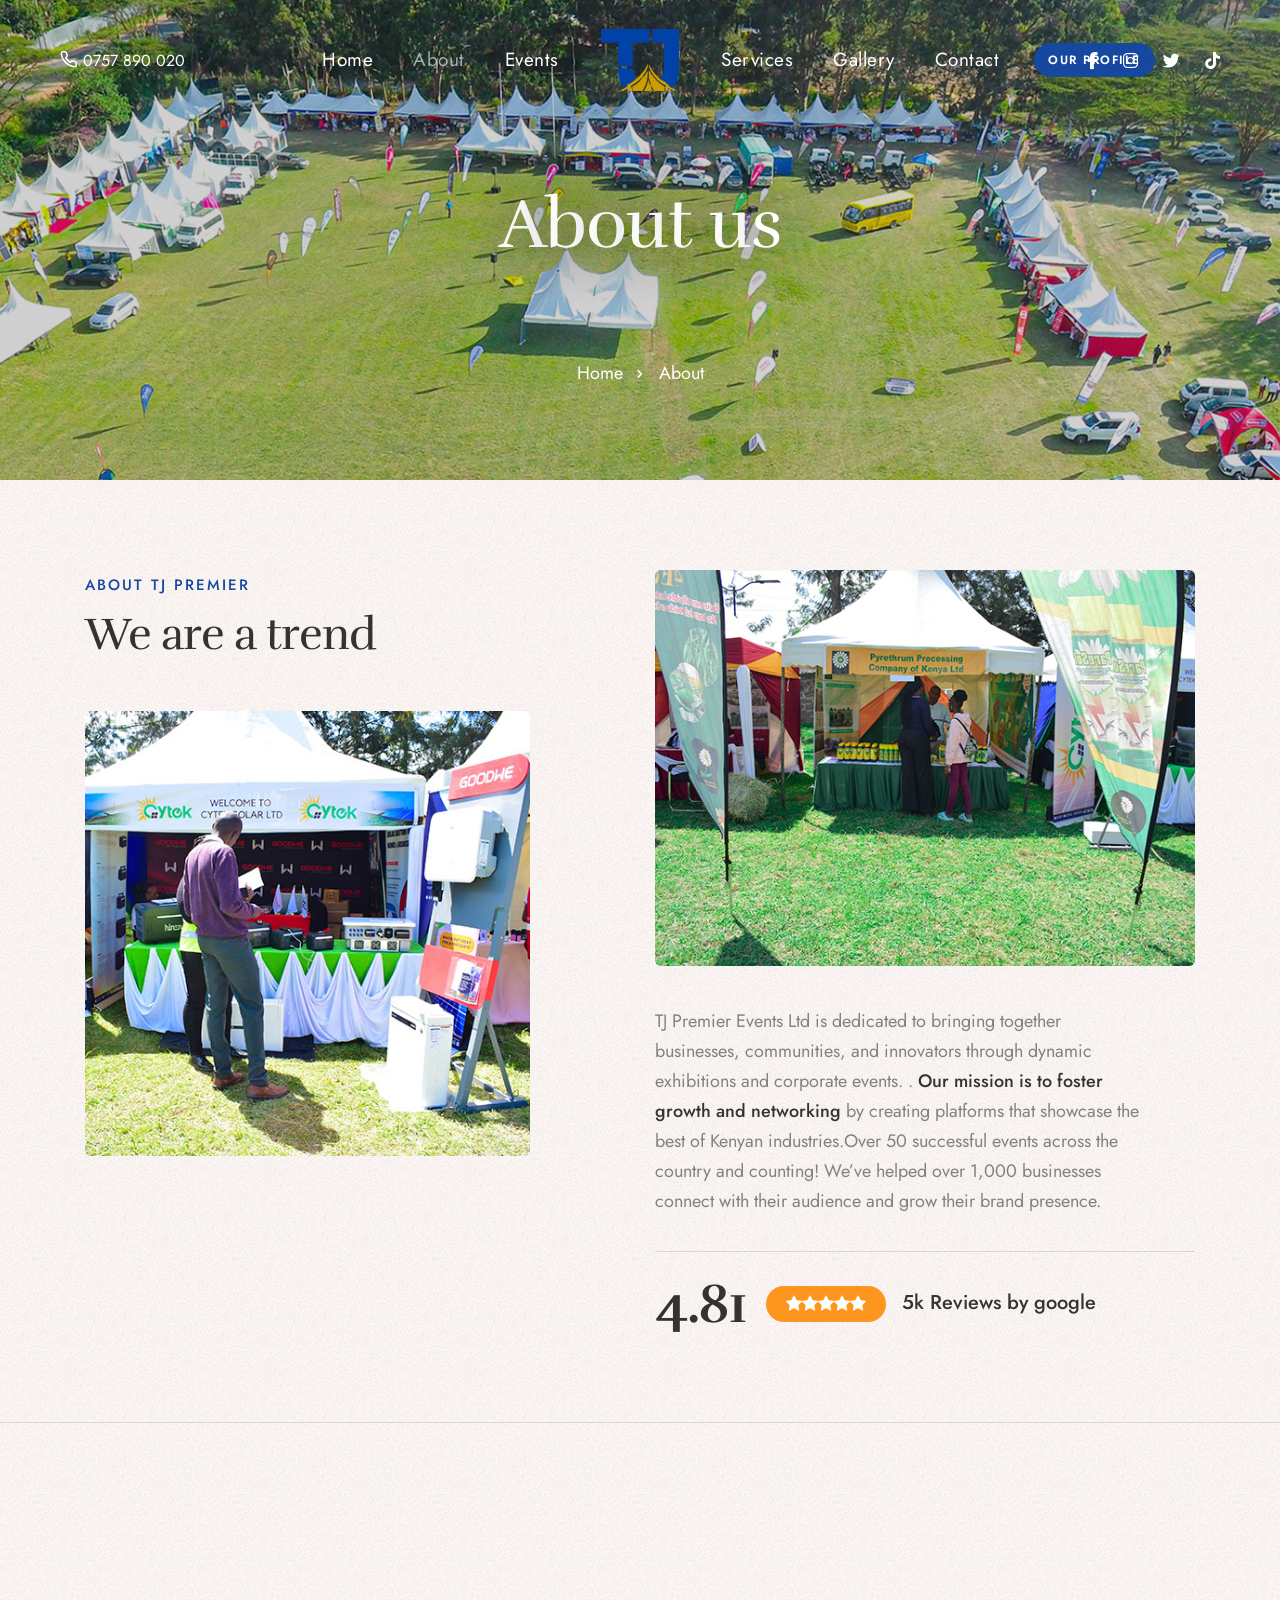
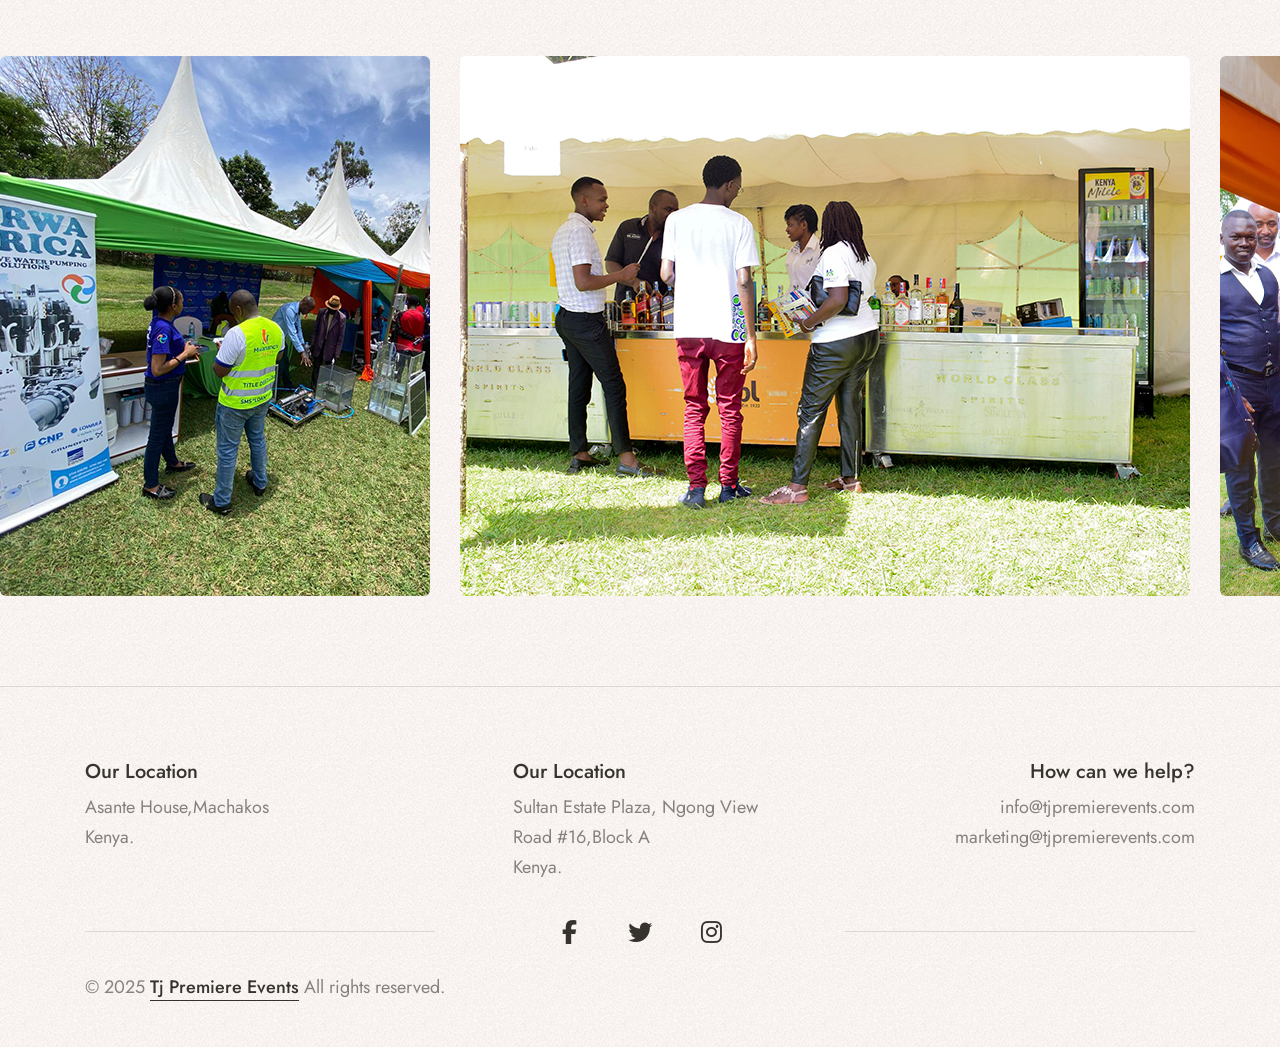
==== commit b390686b: "Add TikTok links, full logo for mobile, and fix header responsiveness Wires the TikTok social link i" ====
--- a/about.html
+++ b/about.html
@@ -37,9 +37,9 @@
                                 class="feather icon-feather-phone icon-small me-5px lg-me-2px"></i>0757 890 020</a>
                     </div>
                     <a class="navbar-brand" href="index.html">
-                        <img src="images/demo-spa-salon-logo-white.png" data-at2x="images/demo-spa-salon-logo-white@2x.png" alt="" class="default-logo">
-                        <img src="images/demo-spa-salon-logo-white.png" data-at2x="images/demo-spa-salon-logo-white@2x.png" alt="" class="alt-logo">
-                        <img src="images/demo-spa-salon-logo-black.png" data-at2x="images/demo-spa-salon-logo-black@2x.png" alt="" class="mobile-logo">
+                        <img src="images/demo-spa-salon-logo-white.png" data-at2x="images/demo-spa-salon-logo-white@2x.png" alt="TJ Premier Events Ltd" draggable="false" class="default-logo">
+                        <img src="images/demo-spa-salon-logo-white.png" data-at2x="images/demo-spa-salon-logo-white@2x.png" alt="TJ Premier Events Ltd" draggable="false" class="alt-logo">
+                        <img src="images/tj-full-logo-blue.png" alt="TJ Premier Events Ltd" draggable="false" class="mobile-logo">
                     </a>
                 </div>
                 <div class="col-auto col-lg-8 menu-order">
@@ -82,6 +82,7 @@
                             <a href="https://www.instagram.com/tjpremierevents?igsh=MWcxcTEwcDRnMm9yOQ==" target="_blank"><i
                                     class="fa-brands fa-instagram"></i></a>
                             <a href="https://x.com/PremierTj?t=7mKjcRX1yVR8clk25ZK6rg&s=08" target="_blank"><i class="fa-brands fa-twitter"></i></a>
+                            <a href="https://www.tiktok.com/@tj.premier.events?_r=1&_t=ZS-97QXFiH2Mb6" target="_blank"><i class="fa-brands fa-tiktok"></i></a>
                         </div>
                     </div>
                 </div>
@@ -209,7 +210,7 @@
         <div class="container-fluid p-0">
             <div class="row align-items-center">
                 <div class="col-12 position-relative">
-                    <div class="swiper swiper-width-auto magic-cursor drag-cursor base-color" data-slider-options='{ "slidesPerView": "auto", "spaceBetween": 30, "loop": true, "pagination": { "el": ".slider-four-slide-pagination-1", "clickable": true }, "autoplay": { "delay": 3000, "disableOnInteraction": false }, "keyboard": { "enabled": true, "onlyInViewport": true }, "effect": "slide" }'>
+                    <div class="swiper swiper-width-auto" data-slider-options='{ "slidesPerView": "auto", "spaceBetween": 30, "loop": true, "pagination": { "el": ".slider-four-slide-pagination-1", "clickable": true }, "autoplay": { "delay": 3000, "disableOnInteraction": false }, "keyboard": { "enabled": true, "onlyInViewport": true }, "effect": "slide" }'>
                         <div class="swiper-wrapper">
                             <!-- start content carousal item -->
                             <div class="swiper-slide">
--- a/css/style.css
+++ b/css/style.css
@@ -7345,6 +7345,8 @@
 }
 header .navbar-brand img {
   max-height: 46px;
+  -webkit-user-drag: none;
+  user-select: none;
 }
 header .header-top-bar {
   position: fixed;
--- a/css/responsive.css
+++ b/css/responsive.css
@@ -20299,6 +20299,16 @@
     z-index: 1 !important;
   }
 }
+/* Keep logo, social icons and hamburger on one header row on narrow phones (iPhone SE, Pixel, iPhone XR/11, etc.) */
+@media (max-width: 427px) {
+  header .navbar-brand .mobile-logo {
+    max-height: 30px !important;
+  }
+  header .header-icon .header-social-icon a {
+    padding-left: 10px;
+    font-size: 14px;
+  }
+}
 @media (max-width: 767px) {
   header .navbar-expand-lg {
     padding-left: 0;
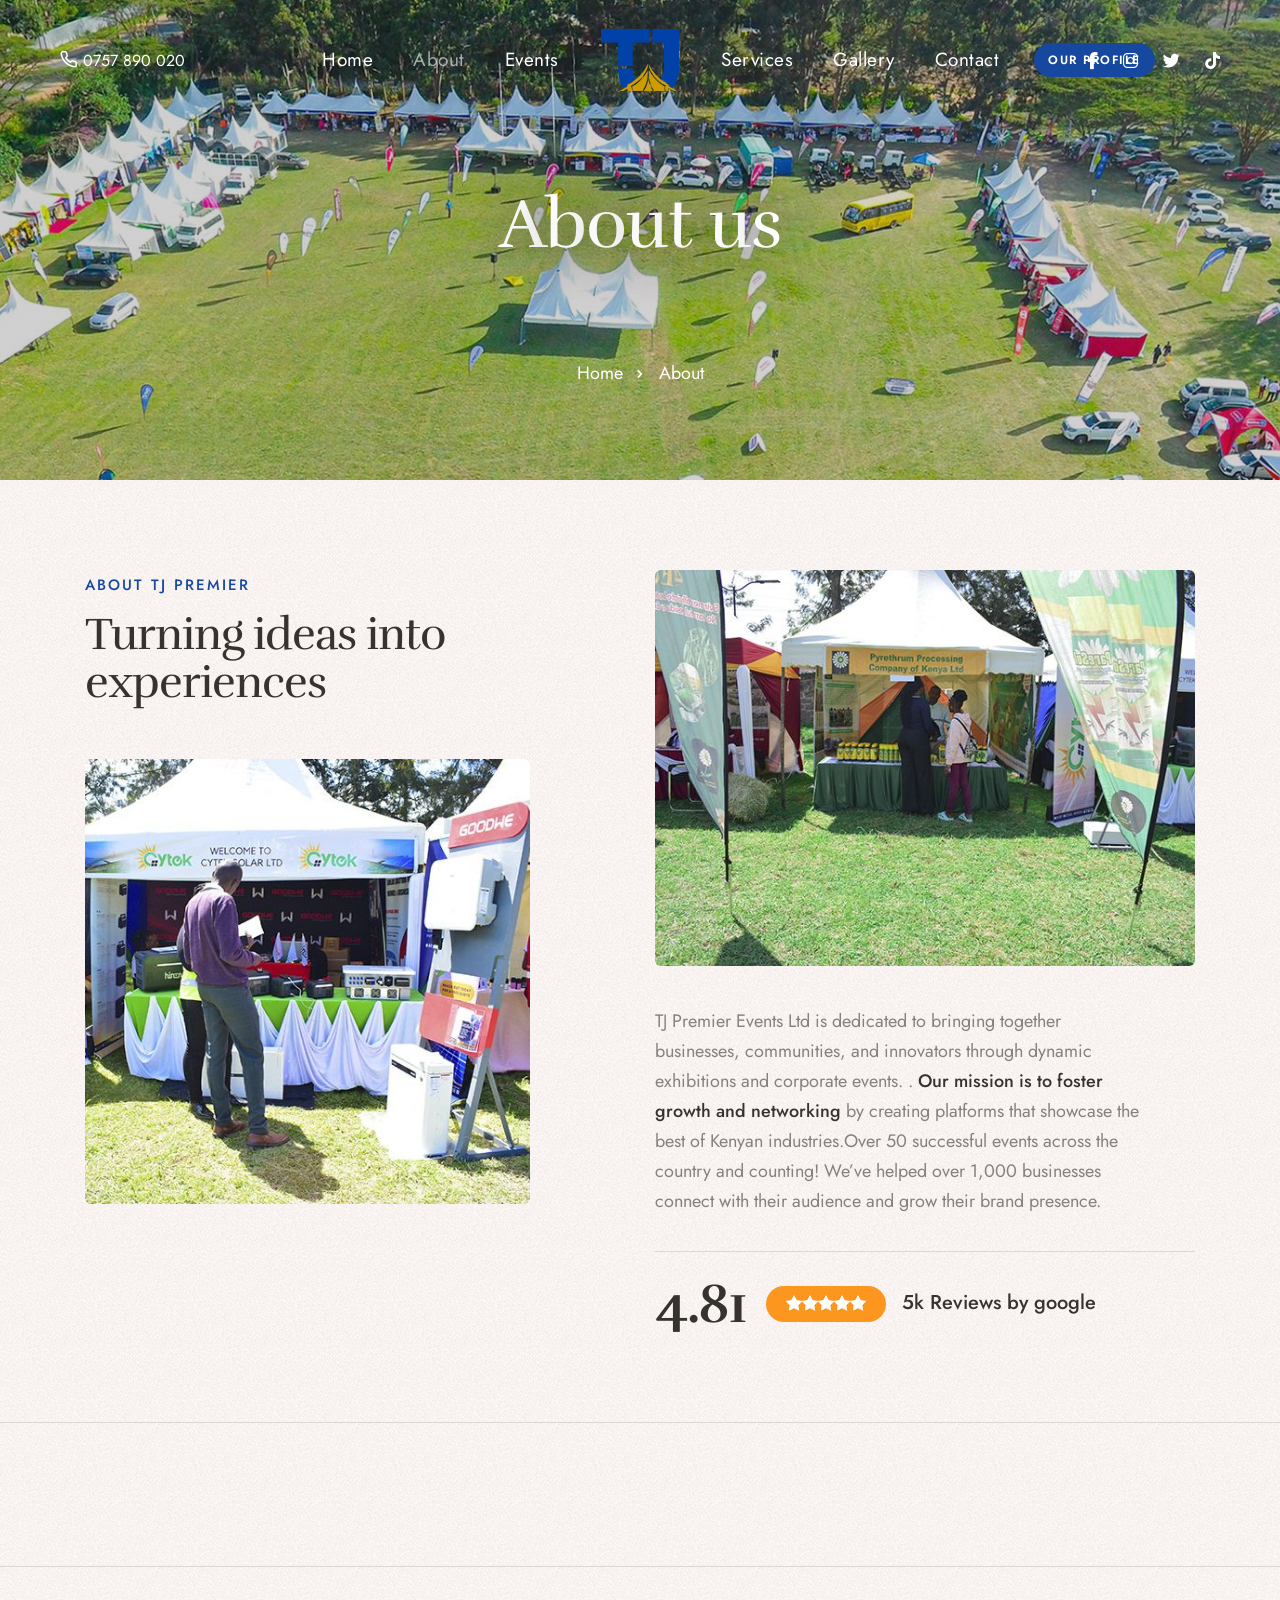
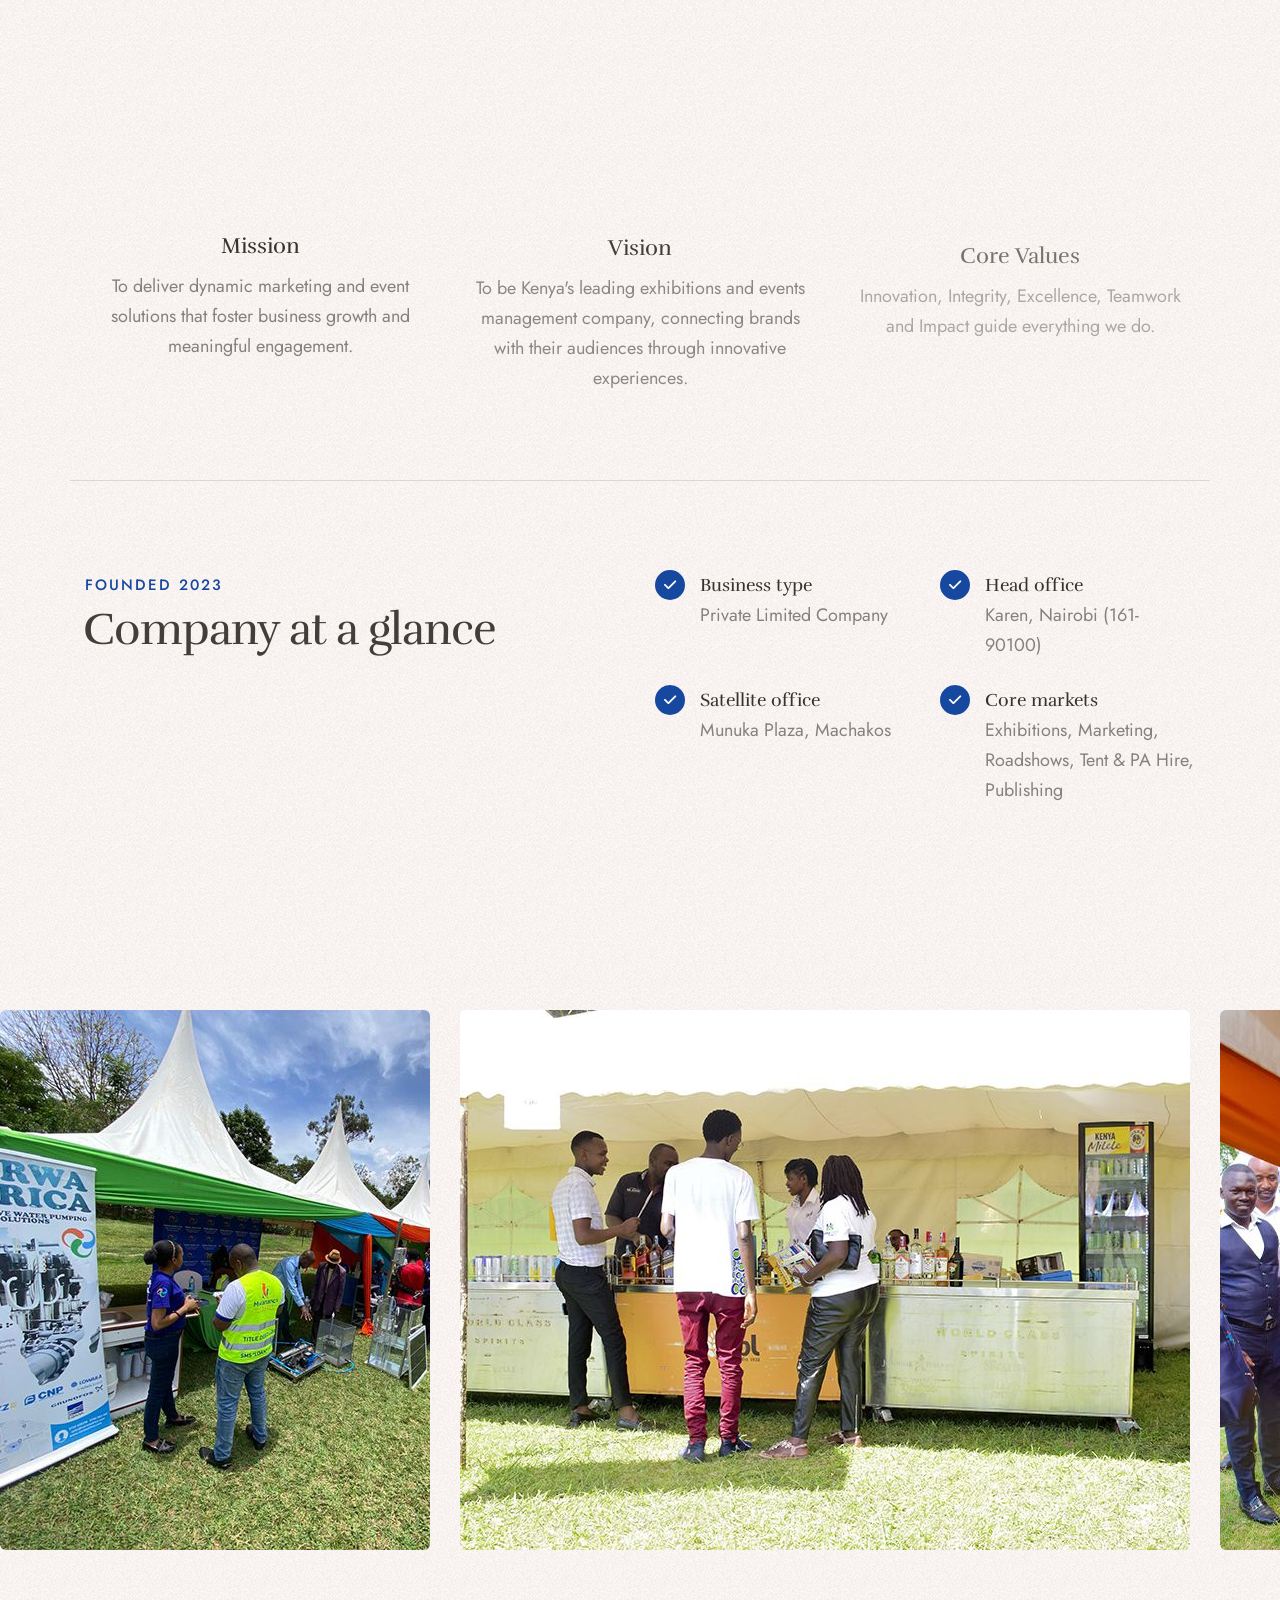
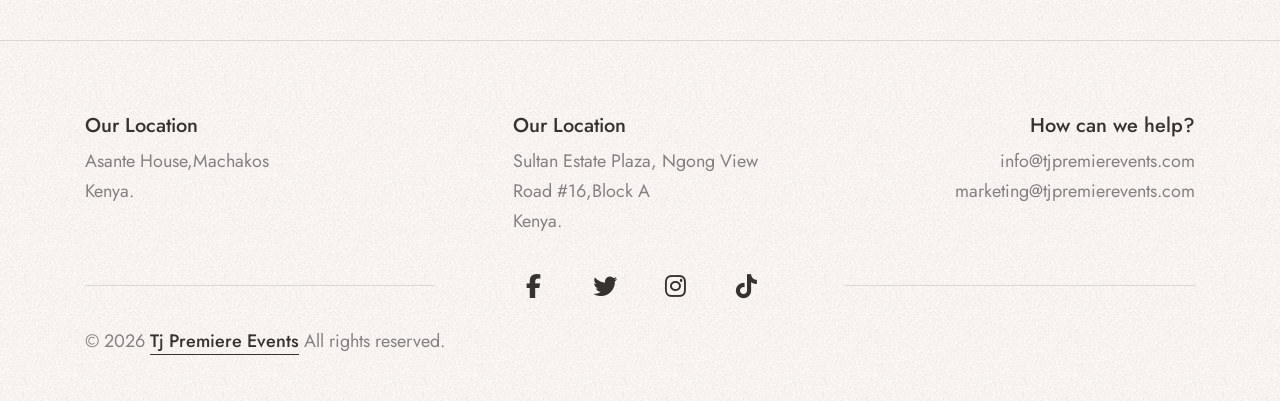
==== commit d4e1e058: "Modernize homepage sections, add real event photography, and fix email delivery - Compress and repla" ====
--- a/about.html
+++ b/about.html
@@ -124,11 +124,11 @@
                 <div class="col-lg-5" data-anime='{ "el": "childs", "translateX": [-30, 0], "opacity": [0,1], "duration": 600, "delay": 0, "staggervalue": 300, "easing": "easeOutQuad" }'>
                     <span class="fs-15 mb-10px text-base-color fw-500 d-block text-uppercase ls-2px">About Tj
                         Premier</span>
-                    <h3 class="alt-font ls-minus-1px text-dark-gray mb-12 md-mb-50px sm-mb-30px">We are a trend</h3>
-                    <img src="images/480x480.jpg" class="border-radius-6px mb-20px w-100" alt="">
+                    <h3 class="alt-font ls-minus-1px text-dark-gray mb-12 md-mb-50px sm-mb-30px">Turning ideas into experiences</h3>
+                    <img loading="lazy" src="images/480x480.jpg" class="border-radius-6px mb-20px w-100" alt="">
                 </div>
                 <div class="col-lg-6 offset-lg-1" data-anime='{ "el": "childs", "translateX": [30, 0], "opacity": [0,1], "duration": 600, "delay": 0, "staggervalue": 300, "easing": "easeOutQuad" }'>
-                    <img class="mb-40px border-radius-6px w-100" src="images/580x425.jpg" alt="">
+                    <img loading="lazy" class="mb-40px border-radius-6px w-100" src="images/580x425.jpg" alt="">
                     <p class="w-90 mb-35px lg-w-100">TJ Premier Events Ltd is dedicated to bringing together businesses, communities, and innovators through dynamic exhibitions and corporate events. . <span class="text-dark-gray fw-500">Our mission is to foster growth and networking</span>                        by creating platforms that showcase the best of Kenyan industries.Over 50 successful events across the country and counting! We’ve helped over 1,000 businesses connect with their audience and grow their brand presence.</p>
                     <div class="d-block d-md-flex align-items-center border-top border-color-light-gray pt-25px sm-pt-35px">
                         <div class="col-auto text-center sm-mb-15px">
@@ -206,6 +206,86 @@
     </section>
     <!-- end section -->
     <!-- start section -->
+    <section class="background-repeat border-top border-color-light-gray" style="background-image:url('images/demo-spa-salon-home-bg-01.jpg');">
+        <div class="container">
+            <div class="row justify-content-center mb-6">
+                <div class="col-lg-6 text-center" data-anime='{ "el": "childs", "translateY": [15, 0], "opacity": [0,1], "duration": 600, "delay": 0, "staggervalue": 300, "easing": "easeOutQuad" }'>
+                    <span class="fs-15 mb-5px text-base-color fw-500 d-block text-uppercase ls-2px">Built on values</span>
+                    <h3 class="alt-font ls-minus-1px text-dark-gray">Vision &amp; Mission</h3>
+                </div>
+            </div>
+            <div class="row row-cols-1 row-cols-lg-3 mb-8" data-anime='{ "el": "childs", "translateY": [30, 0], "opacity": [0,1], "duration": 600, "delay": 0, "staggervalue": 200, "easing": "easeOutQuad" }'>
+                <div class="col text-center md-mb-40px last-paragraph-no-margin">
+                    <span class="d-block alt-font text-dark-gray fs-22 mb-10px">Mission</span>
+                    <p>To deliver dynamic marketing and event solutions that foster business growth and meaningful engagement.</p>
+                </div>
+                <div class="col text-center md-mb-40px last-paragraph-no-margin">
+                    <span class="d-block alt-font text-dark-gray fs-22 mb-10px">Vision</span>
+                    <p>To be Kenya's leading exhibitions and events management company, connecting brands with their audiences through innovative experiences.</p>
+                </div>
+                <div class="col text-center last-paragraph-no-margin">
+                    <span class="d-block alt-font text-dark-gray fs-22 mb-10px">Core Values</span>
+                    <p>Innovation, Integrity, Excellence, Teamwork and Impact guide everything we do.</p>
+                </div>
+            </div>
+            <div class="row justify-content-center border-top border-color-light-gray pt-8">
+                <div class="col-lg-5 md-mb-40px" data-anime='{ "el": "childs", "translateX": [-30, 0], "opacity": [0,1], "duration": 600, "delay": 0, "staggervalue": 200, "easing": "easeOutQuad" }'>
+                    <span class="fs-15 mb-5px text-base-color fw-500 d-block text-uppercase ls-2px">Founded 2023</span>
+                    <h3 class="alt-font ls-minus-1px text-dark-gray">Company at a glance</h3>
+                </div>
+                <div class="col-lg-6 offset-lg-1" data-anime='{ "el": "childs", "translateX": [30, 0], "opacity": [0,1], "duration": 600, "delay": 0, "staggervalue": 200, "easing": "easeOutQuad" }'>
+                    <div class="row row-cols-1 row-cols-sm-2">
+                        <div class="col icon-with-text-style-01 mb-25px">
+                            <div class="feature-box feature-box-left-icon last-paragraph-no-margin">
+                                <div class="feature-box-icon feature-box-icon-rounded w-30px h-30px rounded-circle me-15px bg-base-color">
+                                    <i class="fa-solid fa-check icon-very-small text-white"></i>
+                                </div>
+                                <div class="feature-box-content">
+                                    <span class="d-inline-block alt-font text-dark-gray fs-18">Business type</span>
+                                    <p>Private Limited Company</p>
+                                </div>
+                            </div>
+                        </div>
+                        <div class="col icon-with-text-style-01 mb-25px">
+                            <div class="feature-box feature-box-left-icon last-paragraph-no-margin">
+                                <div class="feature-box-icon feature-box-icon-rounded w-30px h-30px rounded-circle me-15px bg-base-color">
+                                    <i class="fa-solid fa-check icon-very-small text-white"></i>
+                                </div>
+                                <div class="feature-box-content">
+                                    <span class="d-inline-block alt-font text-dark-gray fs-18">Head office</span>
+                                    <p>Karen, Nairobi (161-90100)</p>
+                                </div>
+                            </div>
+                        </div>
+                        <div class="col icon-with-text-style-01 mb-25px">
+                            <div class="feature-box feature-box-left-icon last-paragraph-no-margin">
+                                <div class="feature-box-icon feature-box-icon-rounded w-30px h-30px rounded-circle me-15px bg-base-color">
+                                    <i class="fa-solid fa-check icon-very-small text-white"></i>
+                                </div>
+                                <div class="feature-box-content">
+                                    <span class="d-inline-block alt-font text-dark-gray fs-18">Satellite office</span>
+                                    <p>Munuka Plaza, Machakos</p>
+                                </div>
+                            </div>
+                        </div>
+                        <div class="col icon-with-text-style-01 mb-25px">
+                            <div class="feature-box feature-box-left-icon last-paragraph-no-margin">
+                                <div class="feature-box-icon feature-box-icon-rounded w-30px h-30px rounded-circle me-15px bg-base-color">
+                                    <i class="fa-solid fa-check icon-very-small text-white"></i>
+                                </div>
+                                <div class="feature-box-content">
+                                    <span class="d-inline-block alt-font text-dark-gray fs-18">Core markets</span>
+                                    <p>Exhibitions, Marketing, Roadshows, Tent &amp; PA Hire, Publishing</p>
+                                </div>
+                            </div>
+                        </div>
+                    </div>
+                </div>
+            </div>
+        </div>
+    </section>
+    <!-- end section -->
+    <!-- start section -->
     <section class="background-repeat overflow-hidden" style="background-image:url('images/demo-spa-salon-home-bg-01.jpg');">
         <div class="container-fluid p-0">
             <div class="row align-items-center">
@@ -214,42 +294,42 @@
                         <div class="swiper-wrapper">
                             <!-- start content carousal item -->
                             <div class="swiper-slide">
-                                <img src="images/480.jpg" class="border-radius-6px sm-h-250px" alt="" />
-                            </div>
-                            <!-- end content carousal item -->
-                            <!-- start content carousal item -->
-                            <div class="swiper-slide">
-                                <img src="images/730x5401.jpg" class="border-radius-6px sm-h-250px" alt="" />
-                            </div>
-                            <!-- end content carousal item -->
-                            <!-- start content carousal item -->
-                            <div class="swiper-slide">
-                                <img src="images/480expo.jpg" class="border-radius-6px sm-h-250px" alt="" />
-                            </div>
-                            <!-- end content carousal item -->
-                            <!-- start content carousal item -->
-                            <div class="swiper-slide">
-                                <img src="images/730x5402.jpg" class="border-radius-6px sm-h-250px" alt="" />
-                            </div>
-                            <!-- end content carousal item -->
-                            <!-- start content carousal item -->
-                            <div class="swiper-slide">
-                                <img src="images/480expo2.jpg" class="border-radius-6px sm-h-250px" alt="" />
-                            </div>
-                            <!-- end content carousal item -->
-                            <!-- start content carousal item -->
-                            <div class="swiper-slide">
-                                <img src="images/730x5403.jpg" class="border-radius-6px sm-h-250px" alt="" />
-                            </div>
-                            <!-- end content carousal item -->
-                            <!-- start content carousal item -->
-                            <div class="swiper-slide">
-                                <img src="images/480expo3.jpg" class="border-radius-6px sm-h-250px" alt="" />
-                            </div>
-                            <!-- end content carousal item -->
-                            <!-- start content carousal item -->
-                            <div class="swiper-slide">
-                                <img src="images/730x5404.jpg" class="border-radius-6px sm-h-250px" alt="" />
+                                <img loading="lazy" src="images/480.jpg" class="border-radius-6px sm-h-250px" alt="" />
+                            </div>
+                            <!-- end content carousal item -->
+                            <!-- start content carousal item -->
+                            <div class="swiper-slide">
+                                <img loading="lazy" src="images/730x5401.jpg" class="border-radius-6px sm-h-250px" alt="" />
+                            </div>
+                            <!-- end content carousal item -->
+                            <!-- start content carousal item -->
+                            <div class="swiper-slide">
+                                <img loading="lazy" src="images/480expo.jpg" class="border-radius-6px sm-h-250px" alt="" />
+                            </div>
+                            <!-- end content carousal item -->
+                            <!-- start content carousal item -->
+                            <div class="swiper-slide">
+                                <img loading="lazy" src="images/730x5402.jpg" class="border-radius-6px sm-h-250px" alt="" />
+                            </div>
+                            <!-- end content carousal item -->
+                            <!-- start content carousal item -->
+                            <div class="swiper-slide">
+                                <img loading="lazy" src="images/480expo2.jpg" class="border-radius-6px sm-h-250px" alt="" />
+                            </div>
+                            <!-- end content carousal item -->
+                            <!-- start content carousal item -->
+                            <div class="swiper-slide">
+                                <img loading="lazy" src="images/730x5403.jpg" class="border-radius-6px sm-h-250px" alt="" />
+                            </div>
+                            <!-- end content carousal item -->
+                            <!-- start content carousal item -->
+                            <div class="swiper-slide">
+                                <img loading="lazy" src="images/480expo3.jpg" class="border-radius-6px sm-h-250px" alt="" />
+                            </div>
+                            <!-- end content carousal item -->
+                            <!-- start content carousal item -->
+                            <div class="swiper-slide">
+                                <img loading="lazy" src="images/730x5404.jpg" class="border-radius-6px sm-h-250px" alt="" />
                             </div>
                             <!-- end content carousal item -->
                         </div>
@@ -266,11 +346,13 @@
 
     <!-- end section -->
     <!-- start section -->
-    <!-- <section class="background-repeat position-relative overlap-height pt-0"
+<!-- Team section archived until professional headshots are available -->
+<!--
+    <section class="background-repeat position-relative overlap-height pt-0"
         style="background-image:url('images/demo-spa-salon-home-bg-01.jpg');">
         <div class="position-absolute right-minus-100px bottom-100px d-none d-xl-inline-block"
             data-bottom-top="transform: translateY(-50px)" data-top-bottom="transform: translateY(50px)">
-            <img src="images/280.jpg" alt="">
+            <img loading="lazy" src="images/280.jpg" alt="">
         </div>
         <div class="container overlap-gap-section">
             <div class="row justify-content-center mb-3">
@@ -283,147 +365,52 @@
             </div>
             <div class="row row-cols-1 row-cols-lg-4 row-cols-sm-2 mb-4 sm-mb-40px"
                 data-anime='{ "el": "childs", "translateY": [30, 0], "translateX": [-30, 0], "opacity": [0,1], "duration": 600, "delay": 0, "staggervalue": 300, "easing": "easeOutQuad" }'>
-                <!-- start team member item -->
-    <!-- <div class="col text-center team-style-05 md-mb-20px">
+                <div class="col text-center team-style-05 md-mb-20px">
                     <div class="position-relative mb-30px border-radius-4px last-paragraph-no-margin overflow-hidden">
-                        <img src="https://via.placeholder.com/600x755" class="border-radius-4px" alt="" />
-                        <div
-                            class="w-100 h-100 d-flex flex-column justify-content-end align-items-center p-40px lg-p-20px team-content bg-gradient-dark-transparent">
-                            <div class="social-icon fs-19">
-                                <a href="https://www.facebook.com/" target="_blank" class="text-white"><i
-                                        class="fa-brands fa-facebook-f"></i></a>
-                                <a href="https://www.instagram.com/" target="_blank" class="text-white"><i
-                                        class="fa-brands fa-instagram"></i></a>
-                                <a href="https://www.twitter.com/" target="_blank" class="text-white"><i
-                                        class="fa-brands fa-twitter"></i></a>
-                                <a href="http://www.dribbble.com" target="_blank" class="text-white"><i
-                                        class="fa-brands fa-dribbble"></i></a>
-                            </div>
-                        </div>
-                    </div>
-                    <div class="alt-font text-dark-gray lh-24 fs-20">willis</div>
-                    <p>Therapist</p>
-                </div> -->
-    <!-- end team member item -->
-    <!-- start team member item -->
-    <!-- <div class="col text-center team-style-05 md-mb-20px">
+                        <img loading="lazy" src="https://placehold.co/600x755?text=Add+Photo" class="border-radius-4px" alt="T. M. Kiamba" />
+                        <div class="w-100 h-100 d-flex flex-column justify-content-end align-items-center p-40px lg-p-20px team-content bg-gradient-dark-transparent">
+                        </div>
+                    </div>
+                    <div class="alt-font text-dark-gray lh-24 fs-20">T. M. Kiamba</div>
+                    <p>Director, Partnerships &amp; Resource Mobilisation</p>
+                </div>
+                <div class="col text-center team-style-05 md-mb-20px">
                     <div class="position-relative mb-30px border-radius-4px last-paragraph-no-margin overflow-hidden">
-                        <img src="https://via.placeholder.com/600x755" class="border-radius-4px" alt="" />
-                        <div
-                            class="w-100 h-100 d-flex flex-column justify-content-end align-items-center p-40px lg-p-20px team-content bg-gradient-dark-transparent">
-                            <div class="social-icon fs-19">
-                                <a href="https://www.facebook.com/" target="_blank" class="text-white"><i
-                                        class="fa-brands fa-facebook-f"></i></a>
-                                <a href="https://www.instagram.com/" target="_blank" class="text-white"><i
-                                        class="fa-brands fa-instagram"></i></a>
-                                <a href="https://www.twitter.com/" target="_blank" class="text-white"><i
-                                        class="fa-brands fa-twitter"></i></a>
-                                <a href="http://www.dribbble.com" target="_blank" class="text-white"><i
-                                        class="fa-brands fa-dribbble"></i></a>
-                            </div>
-                        </div>
-                    </div>
-                    <div class="alt-font text-dark-gray lh-24 fs-20">willis</div>
-                    <p>Manager</p>
-                </div> -->
-    <!-- end team member item -->
-    <!-- start team member item -->
-    <!-- <div class="col text-center team-style-05 sm-mb-20px">
+                        <img loading="lazy" src="https://placehold.co/600x755?text=Add+Photo" class="border-radius-4px" alt="Josephat Nyongesa" />
+                        <div class="w-100 h-100 d-flex flex-column justify-content-end align-items-center p-40px lg-p-20px team-content bg-gradient-dark-transparent">
+                        </div>
+                    </div>
+                    <div class="alt-font text-dark-gray lh-24 fs-20">Josephat Nyongesa</div>
+                    <p>Director, Marketing &amp; PR</p>
+                </div>
+                <div class="col text-center team-style-05 sm-mb-20px">
                     <div class="position-relative mb-30px border-radius-4px last-paragraph-no-margin overflow-hidden">
-                        <img src="https://via.placeholder.com/600x755" class="border-radius-4px" alt="" />
-                        <div
-                            class="w-100 h-100 d-flex flex-column justify-content-end align-items-center p-40px lg-p-20px team-content bg-gradient-dark-transparent">
-                            <div class="social-icon fs-19">
-                                <a href="https://www.facebook.com/" target="_blank" class="text-white"><i
-                                        class="fa-brands fa-facebook-f"></i></a>
-                                <a href="https://www.instagram.com/" target="_blank" class="text-white"><i
-                                        class="fa-brands fa-instagram"></i></a>
-                                <a href="https://www.twitter.com/" target="_blank" class="text-white"><i
-                                        class="fa-brands fa-twitter"></i></a>
-                                <a href="http://www.dribbble.com" target="_blank" class="text-white"><i
-                                        class="fa-brands fa-dribbble"></i></a>
-                            </div>
-                        </div>
-                    </div>
-                    <div class="alt-font text-dark-gray lh-24 fs-20">willis</div>
-                    <p>Masseuse</p>
-                </div> -->
-    <!-- end team member item -->
-    <!-- start team member item -->
-    <!-- <div class="col text-center team-style-05">
+                        <img loading="lazy" src="https://placehold.co/600x755?text=Add+Photo" class="border-radius-4px" alt="Rose Otieno" />
+                        <div class="w-100 h-100 d-flex flex-column justify-content-end align-items-center p-40px lg-p-20px team-content bg-gradient-dark-transparent">
+                        </div>
+                    </div>
+                    <div class="alt-font text-dark-gray lh-24 fs-20">Rose Otieno</div>
+                    <p>Head of Events</p>
+                </div>
+                <div class="col text-center team-style-05">
                     <div class="position-relative mb-30px border-radius-4px last-paragraph-no-margin overflow-hidden">
-                        <img src="https://via.placeholder.com/600x755" class="border-radius-4px" alt="" />
-                        <div
-                            class="w-100 h-100 d-flex flex-column justify-content-end align-items-center p-40px lg-p-20px team-content bg-gradient-dark-transparent">
-                            <div class="social-icon fs-19">
-                                <a href="https://www.facebook.com/" target="_blank" class="text-white"><i
-                                        class="fa-brands fa-facebook-f"></i></a>
-                                <a href="https://www.instagram.com/" target="_blank" class="text-white"><i
-                                        class="fa-brands fa-instagram"></i></a>
-                                <a href="https://www.twitter.com/" target="_blank" class="text-white"><i
-                                        class="fa-brands fa-twitter"></i></a>
-                                <a href="http://www.dribbble.com" target="_blank" class="text-white"><i
-                                        class="fa-brands fa-dribbble"></i></a>
-                            </div>
-                        </div>
-                    </div>
-                    <div class="alt-font text-dark-gray lh-24 fs-20">willis</div>
-                    <p>Cosmetologist</p>
-                </div> -->
-    <!-- end team member item -->
-    </div>
-    <div class="row row-cols-2 row-cols-lg-6 row-cols-sm-3 text-center justify-content-center clients-style-05" data-anime='{ "el": "childs", "opacity": [0,1], "duration": 600, "delay": 0, "staggervalue": 200, "easing": "easeOutQuad" }'>
-        <!-- start client item -->
-        <!-- <div class="col md-mb-30px">
-                    <div class="client-box">
-                        <a href="#"><img src="https://via.placeholder.com/165x205" class="h-110px" alt=""></a>
-                    </div>
-                </div> -->
-        <!-- end client item -->
-        <!-- start client item -->
-        <!-- <div class="col md-mb-30px">
-                    <div class="client-box">
-                        <a href="#"><img src="https://via.placeholder.com/165x205" class="h-110px" alt=""></a>
-                    </div>
-                </div> -->
-        <!-- end client item -->
-        <!-- start client item -->
-        <!-- <div class="col md-mb-30px">
-                    <div class="client-box">
-                        <a href="#"><img src="https://via.placeholder.com/165x205" class="h-110px" alt=""></a>
-                    </div>
-                </div> -->
-        <!-- end client item -->
-        <!-- start client item -->
-        <!-- <div class="col sm-mb-30px">
-                    <div class="client-box">
-                        <a href="#"><img src="https://via.placeholder.com/165x205" class="h-110px" alt=""></a>
-                    </div>
-                </div> -->
-        <!-- end client item -->
-        <!-- start client item -->
-        <!-- <div class="col">
-                    <div class="client-box">
-                        <a href="#"><img src="https://via.placeholder.com/165x205" class="h-110px" alt=""></a>
-                    </div>
-                </div> -->
-        <!-- end client item -->
-        <!-- start client item -->
-        <!-- <div class="col">
-                    <div class="client-box">
-                        <a href="#"><img src="https://via.placeholder.com/165x205" class="h-110px" alt=""></a>
-                    </div>
-                </div> -->
-        <!-- end client item -->
-    </div>
-    </div>
-    </section>
+                        <img loading="lazy" src="https://placehold.co/600x755?text=Add+Photo" class="border-radius-4px" alt="Ben Maingi" />
+                        <div class="w-100 h-100 d-flex flex-column justify-content-end align-items-center p-40px lg-p-20px team-content bg-gradient-dark-transparent">
+                        </div>
+                    </div>
+                    <div class="alt-font text-dark-gray lh-24 fs-20">Ben Maingi</div>
+                    <p>Logistics Coordinator</p>
+                </div>
+            </div>
+        </div>
+    </section>
+-->
     <!-- end section -->
     <!-- start footer -->
     <footer class="half-footer pb-45px border-top border-color-light-gray background-repeat" style="background-image:url('images/demo-spa-salon-home-bg-01.jpg');">
         <div class="container">
             <div class="overlap-section position-absolute left-0px right-0px text-center d-none d-md-inline-block" data-anime='{ "el": "childs", "translateY": [0, 0], "scale": [0.7, 1], "rotateZ": [50, 0], "opacity": [0,1], "duration": 800, "delay": 200, "staggervalue": 300, "easing": "easeOutQuad" }'>
-                <!-- <img src="https://via.placeholder.com/280x280" alt="" class="lg-w-20"> -->
+                <!-- <img loading="lazy" src="https://via.placeholder.com/280x280" alt="" class="lg-w-20"> -->
             </div>
             <div class="row">
                 <div class="col-lg-3 col-md-4 col-sm-6 last-paragraph-no-margin me-auto z-index-1 text-center text-sm-start xs-mb-20px">
@@ -453,6 +440,8 @@
                                     class="fa-brands fa-twitter"></i><span></span></a></li>
                         <li><a class="instagram" href="https://www.instagram.com/tjpremierevents?igsh=MWcxcTEwcDRnMm9yOQ==" target="_blank"><i
                                     class="fa-brands fa-instagram"></i><span></span></a></li>
+                        <li><a class="tiktok" href="https://www.tiktok.com/@tj.premier.events?_r=1&_t=ZS-97QXFiH2Mb6" target="_blank"><i
+                                    class="fa-brands fa-tiktok"></i><span></span></a></li>
                         <!-- <li><a class="linkedin" href="http://www.linkedin.com" target="_blank"><i
                                     class="fa-brands fa-linkedin-in"></i><span></span></a></li> -->
                     </ul>
@@ -463,7 +452,7 @@
             </div>
             <div class="row align-items-center">
                 <div class="col-md-6 last-paragraph-no-margin text-center text-md-start sm-mb-10px">
-                    <p>&COPY; 2025 <a href="index.html" target="_blank" class="text-decoration-line-bottom text-dark-gray fw-500">Tj Premiere Events</a> All rights reserved.
+                    <p>&COPY; 2026 <a href="index.html" target="_blank" class="text-decoration-line-bottom text-dark-gray fw-500">Tj Premiere Events</a> All rights reserved.
                     </p>
                 </div>
 
--- a/css/style.css
+++ b/css/style.css
@@ -15439,6 +15439,9 @@
 .social-icon-style-04 ul li a.facebook span {
   background-color: #3b5998;
 }
+.social-icon-style-04 ul li a.tiktok span {
+  background-color: #000000;
+}
 .social-icon-style-04 ul li a.facebook-square span {
   background-color: #3b5998;
 }
